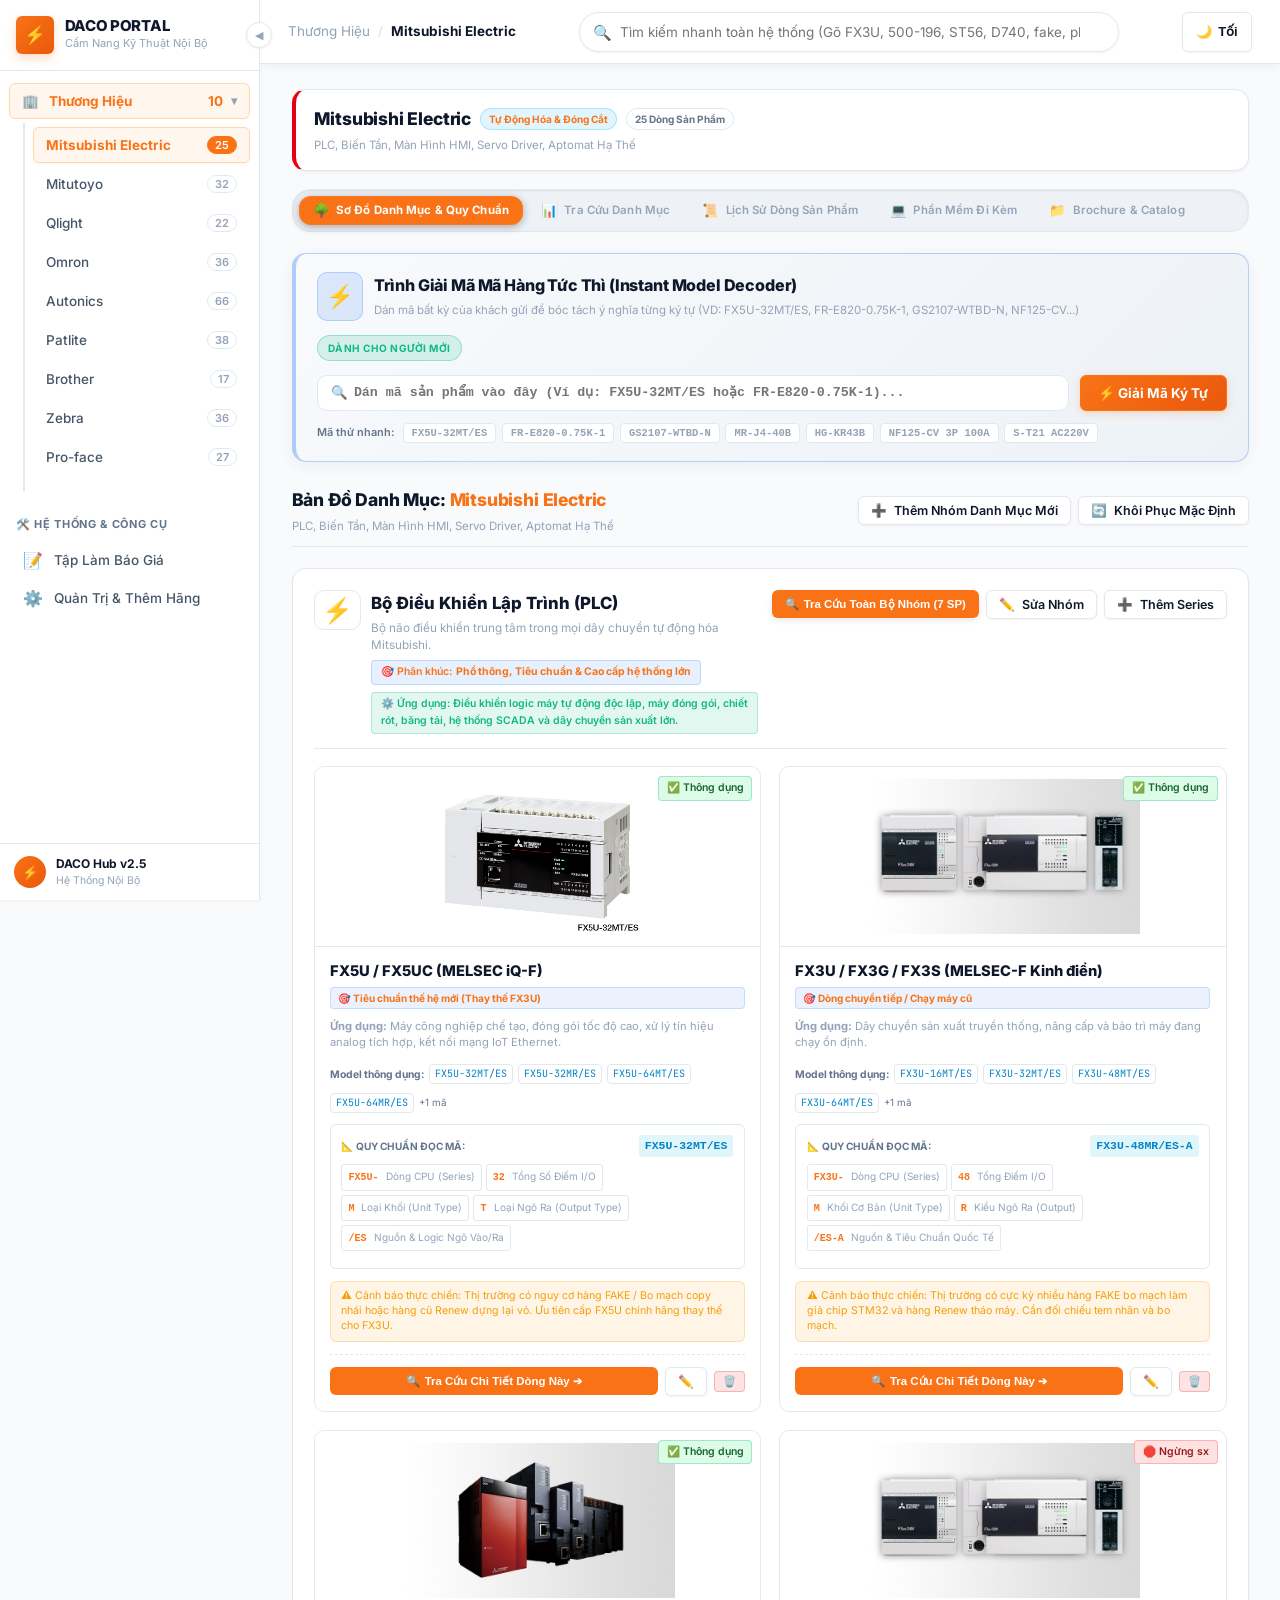
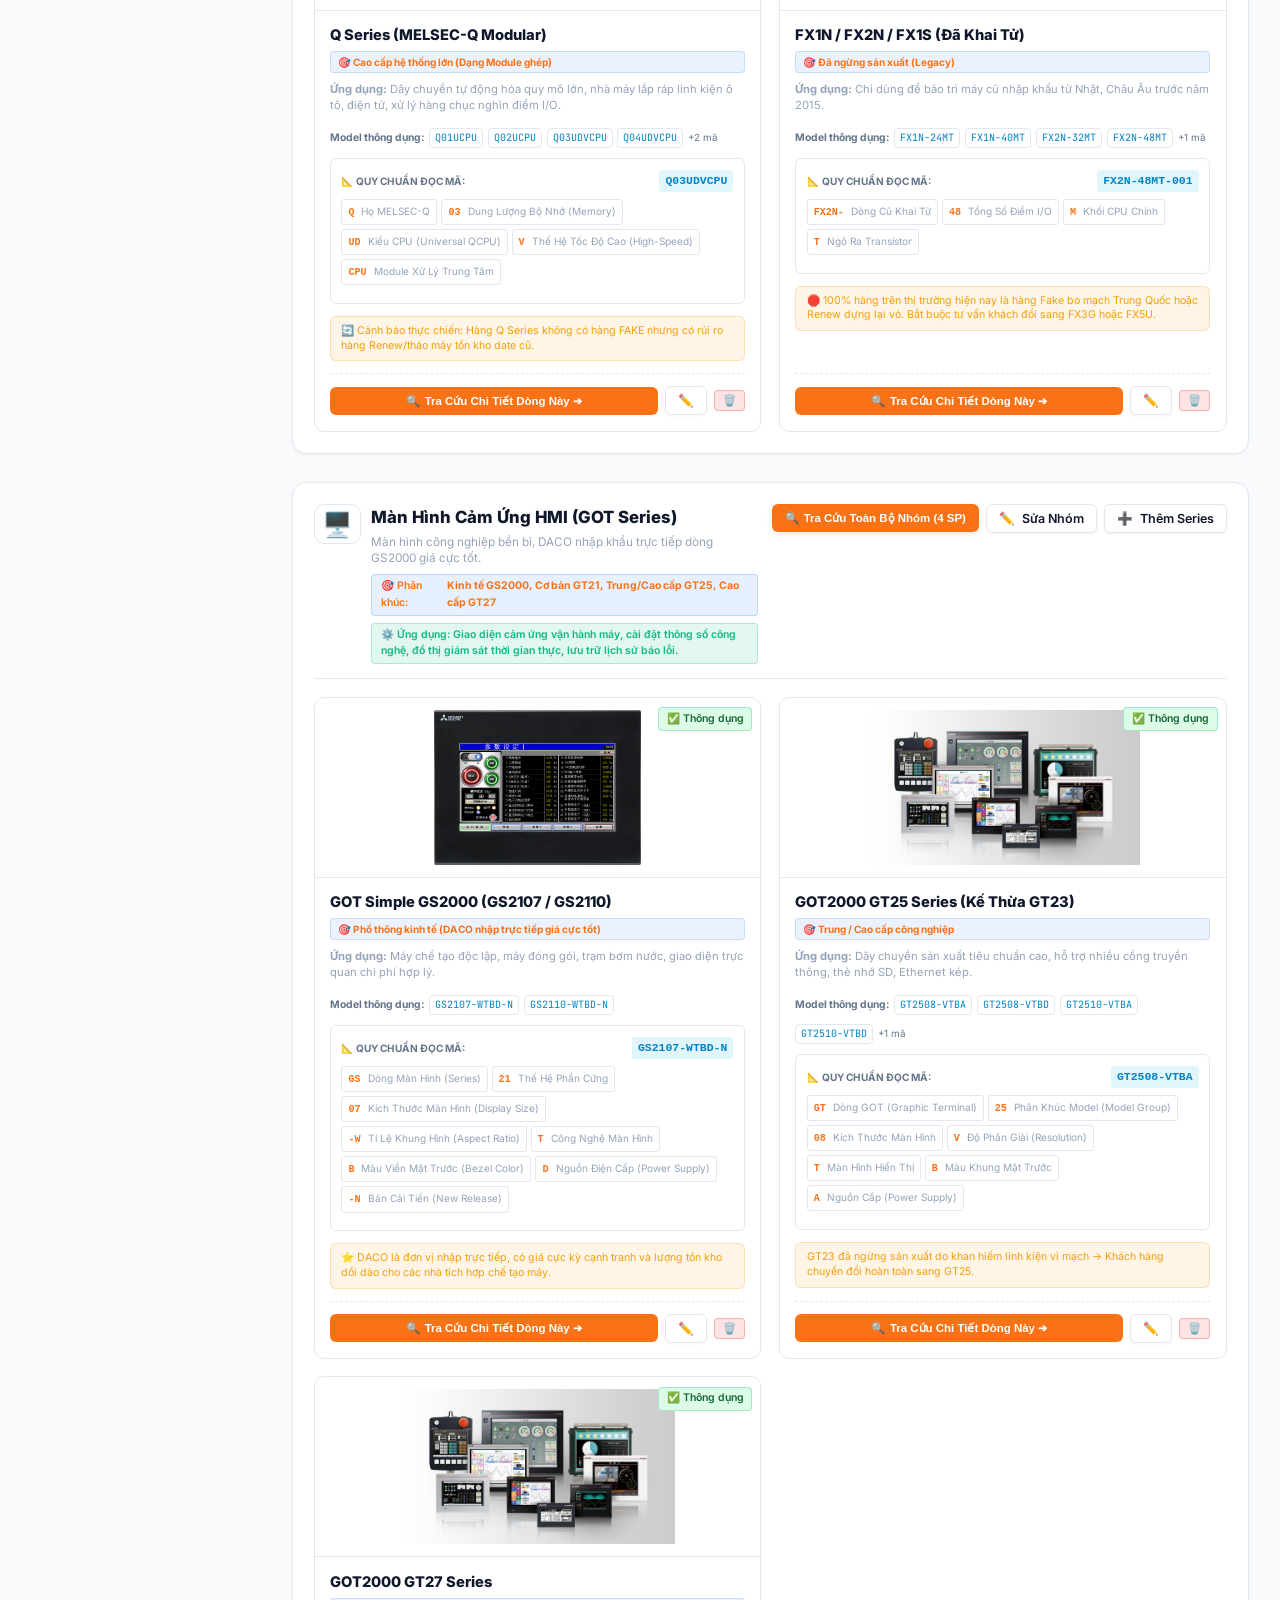
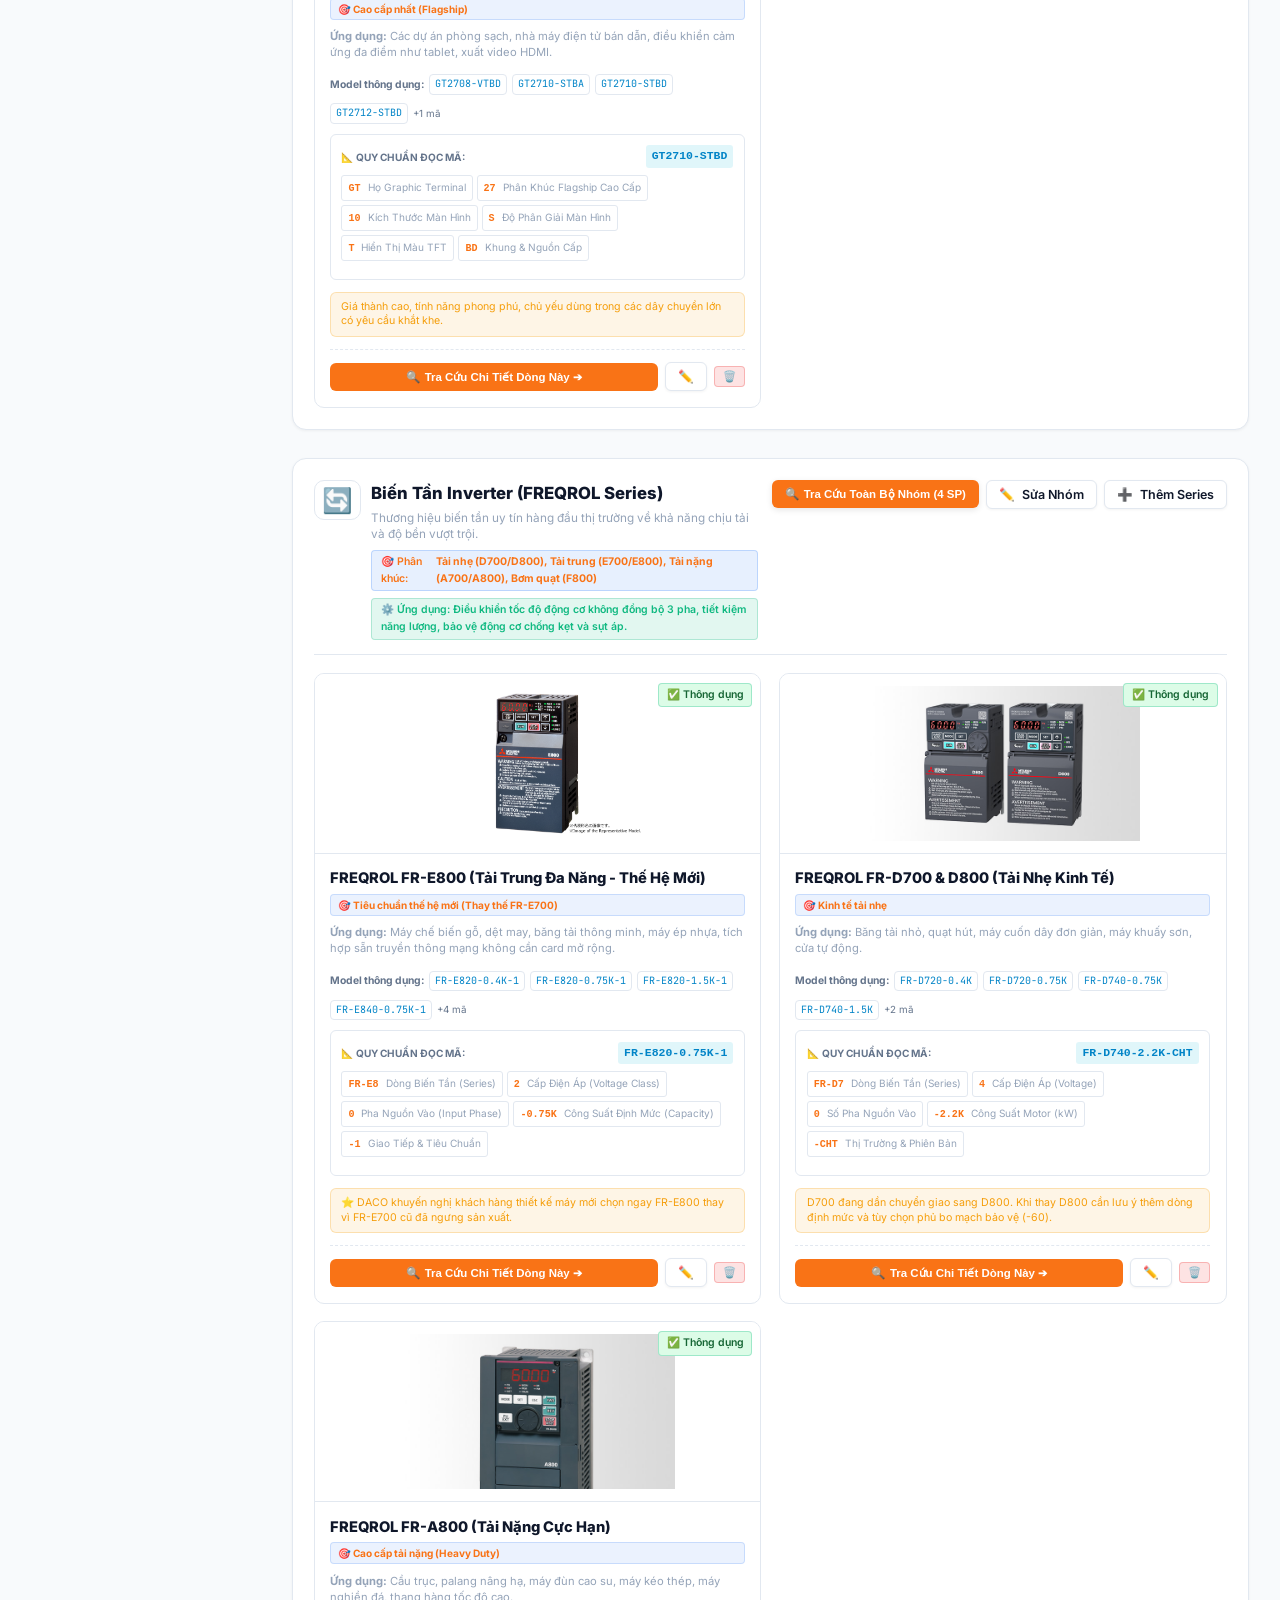
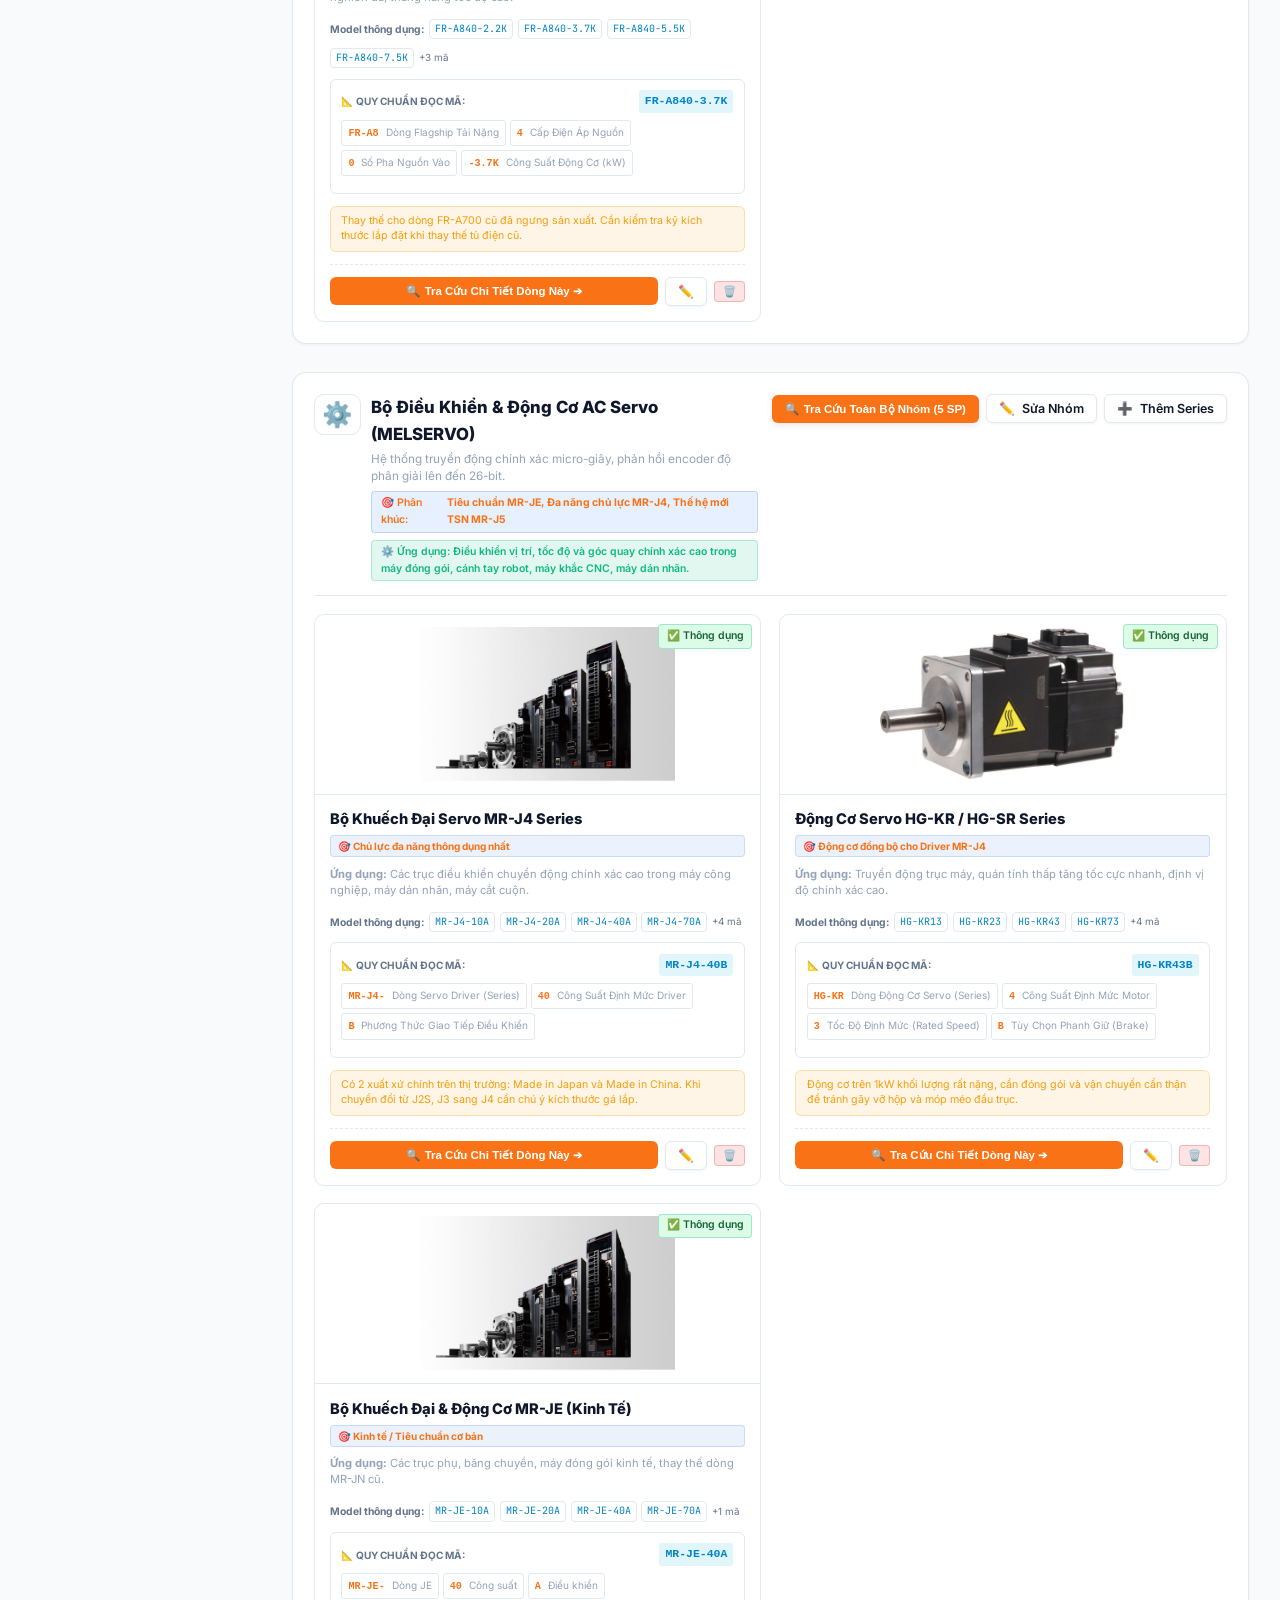
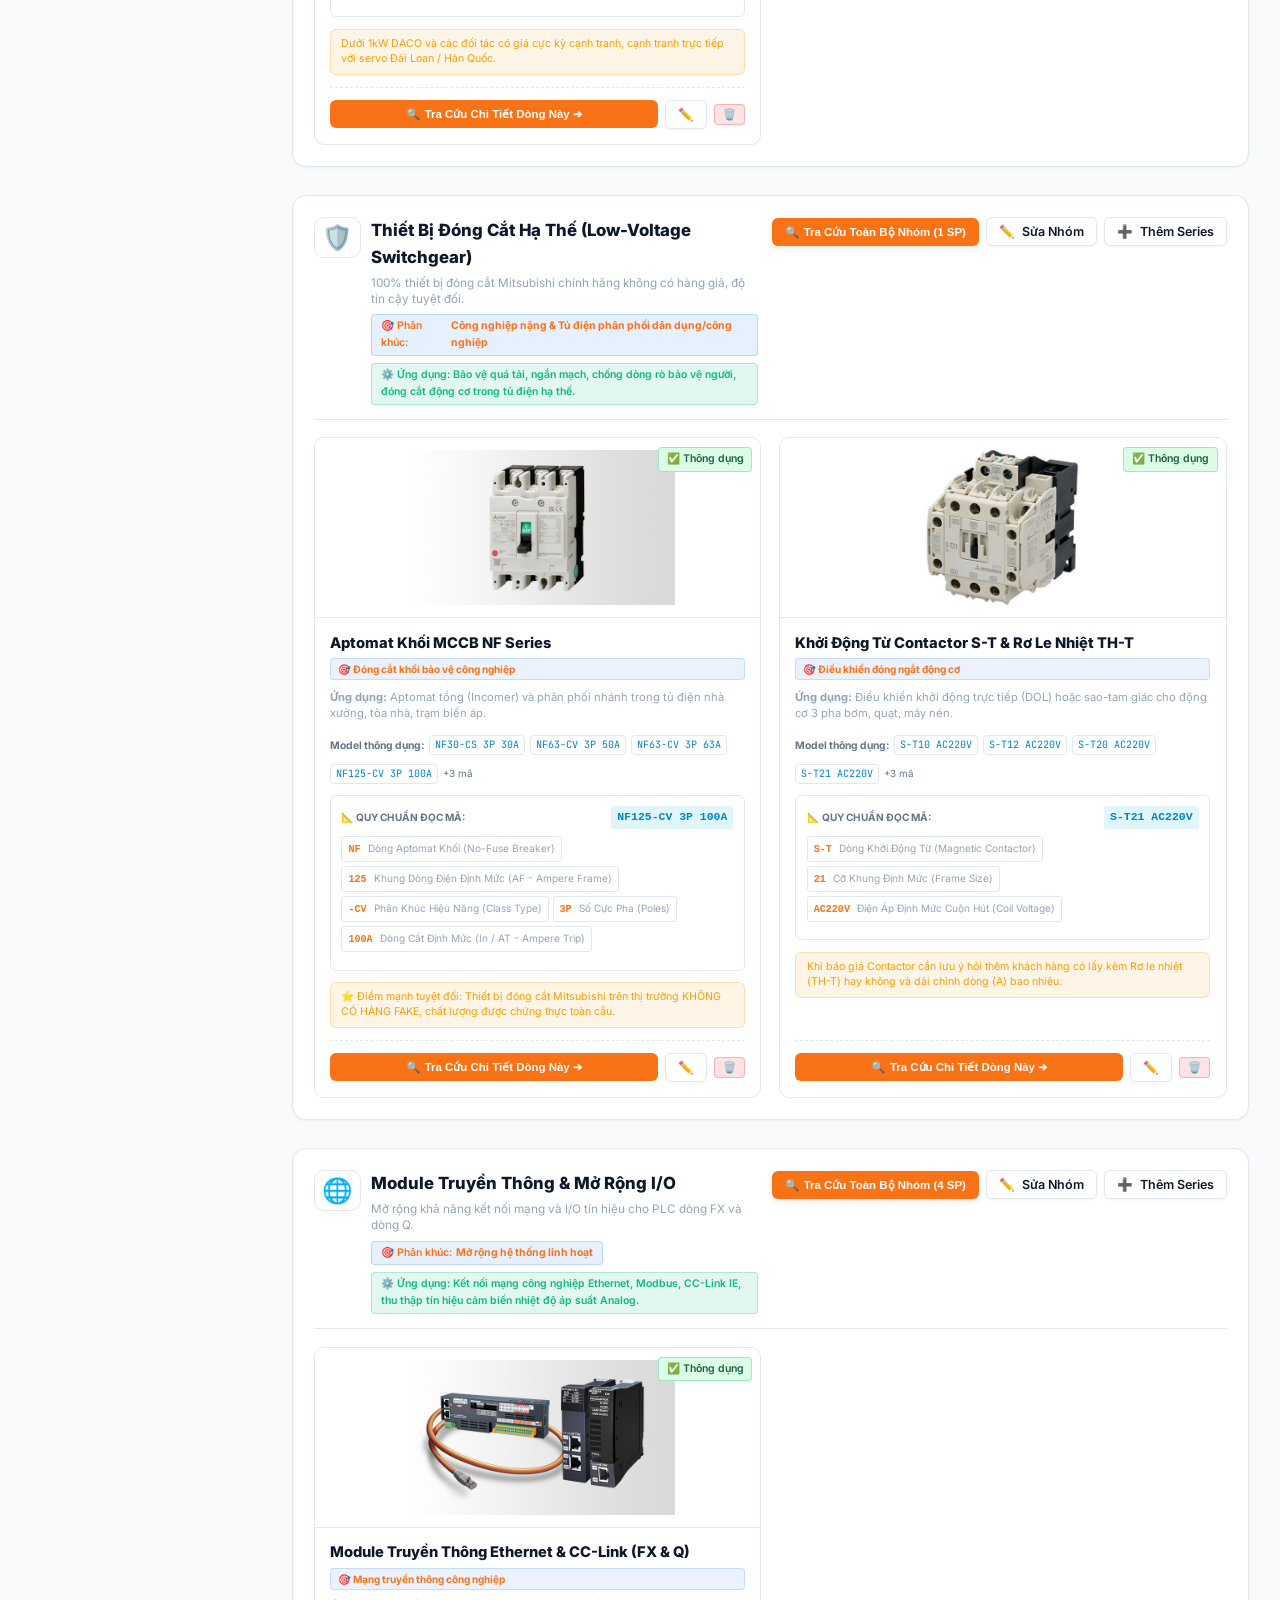
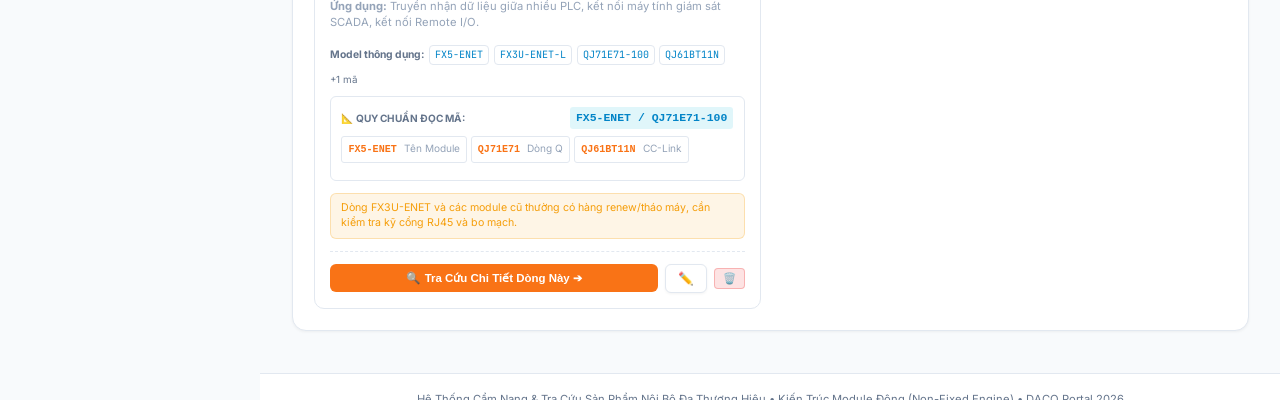
==== DACO_PORTAL_STANDALONE.html @ 9a7bb79b "feat: DACO Technical Portal - Mitsubishi, Qlight, Brother, Pro-face with product thumbnails and deco" ====
<!DOCTYPE html>
<html lang="vi">
<head>
  <meta charset="UTF-8">
  <meta name="viewport" content="width=device-width, initial-scale=1.0">
  <title>DACO PORTAL - Cổng Tra Cứu Kỹ Thuật & Cẩm Nang Sản Phẩm Nội Bộ</title>
  <link rel="preconnect" href="https://fonts.googleapis.com">
  <link rel="preconnect" href="https://fonts.gstatic.com" crossorigin>
  <link href="https://fonts.googleapis.com/css2?family=Inter:wght@300;400;500;600;700;800&family=JetBrains+Mono:wght@400;500;600;700&display=swap" rel="stylesheet">
  <style>
:root {
  --bg-primary: #0a0e17;
  --bg-secondary: #111827;
  --bg-card: #162032;
  --bg-card-hover: #1c2942;
  --border-color: #24344d;
  --border-light: #324766;
  --border-hover: #3d5578;
  --border-focus: rgba(249, 115, 22, 0.45);
  
  --text-main: #f1f5f9;
  --text-primary: #f1f5f9;
  --text-secondary: #cbd5e1;
  --text-muted: #94a3b8;
  --text-dim: #64748b;
  --text-accent: #f97316;
  
  --accent: #f97316;
  --accent-hover: #ea580c;
  --gradient-primary: linear-gradient(135deg, #f97316, #ea580c);
  --gradient-accent: linear-gradient(135deg, #fb923c, #f97316);
  --gradient-success: linear-gradient(135deg, #10b981, #059669);
  --gradient-danger: linear-gradient(135deg, #ef4444, #dc2626);
  --gradient-warning: linear-gradient(135deg, #f59e0b, #d97706);
  --gradient-info: linear-gradient(135deg, #0ea5e9, #0284c7);
  
  --brand-mitsubishi: #e60012;
  --brand-mitutoyo: #f97316;
  --brand-qlight: #eab308;
  --brand-active: #f97316;
  
  --accent-blue: #38bdf8;
  --accent-cyan: #06b6d4;
  --accent-green: #10b981;
  --accent-amber: #f59e0b;
  --accent-purple: #a855f7;
  
  --status-discontinued: #ef4444;
  --status-discontinued-bg: rgba(239, 68, 68, 0.15);
  --status-active: #10b981;
  --status-active-bg: rgba(16, 185, 129, 0.15);
  --status-rare: #f59e0b;
  --status-rare-bg: rgba(245, 158, 11, 0.15);
  --status-new: #38bdf8;
  --status-new-bg: rgba(56, 189, 248, 0.15);
  
  --shadow-sm: 0 1px 3px rgba(0,0,0,0.3);
  --shadow-md: 0 4px 12px rgba(0,0,0,0.4);
  --shadow-lg: 0 10px 25px -5px rgba(0,0,0,0.5);
  --shadow-glow: 0 0 15px rgba(249, 115, 22, 0.2);
  
  --radius-sm: 6px;
  --radius-md: 10px;
  --radius-lg: 14px;
  --radius-xl: 18px;
  --transition: all 0.2s cubic-bezier(0.16, 1, 0.3, 1);
}

[data-theme="light"] {
  --bg-primary: #f8fafc;
  --bg-secondary: #ffffff;
  --bg-card: #ffffff;
  --bg-card-hover: #f1f5f9;
  --border-color: #e2e8f0;
  --border-light: #cbd5e1;
  --border-hover: #cbd5e1;
  --border-focus: rgba(249, 115, 22, 0.4);
  
  --text-main: #0f172a;
  --text-primary: #0f172a;
  --text-secondary: #475569;
  --text-muted: #94a3b8;
  --text-dim: #64748b;
  --text-accent: #f97316;
  
  --accent-cyan: #0284c7;
  --accent-blue: #f97316;
  --brand-active: #f97316;
  
  --status-discontinued: #991b1b;
  --status-discontinued-bg: #fee2e2;
  --status-active: #166534;
  --status-active-bg: #dcfce7;
  --status-rare: #92400e;
  --status-rare-bg: #fef3c7;
  --status-new: #9a3412;
  --status-new-bg: #ffedd5;
  
  --shadow-sm: 0 1px 3px rgba(0,0,0,0.05);
  --shadow-md: 0 4px 6px -1px rgba(0,0,0,0.05), 0 2px 4px -1px rgba(0,0,0,0.03);
  --shadow-lg: 0 10px 15px -3px rgba(0,0,0,0.05), 0 4px 6px -2px rgba(0,0,0,0.025);
  --shadow-glow: 0 0 15px rgba(249, 115, 22, 0.15);
}

* {
  box-sizing: border-box;
  margin: 0;
  padding: 0;
}

html {
  font-size: 14px;
}

body {
  font-family: 'Inter', -apple-system, BlinkMacSystemFont, 'Segoe UI', Roboto, sans-serif;
  font-size: 14px;
  background-color: var(--bg-primary);
  color: var(--text-main);
  line-height: 1.6;
  -webkit-font-smoothing: antialiased;
  min-height: 100vh;
}

:root {
  --sidebar-width: 260px;
  --sidebar-collapsed-width: 74px;
}

/* App Layout */
.app-layout {
  display: flex;
  min-height: 100vh;
  background-color: var(--bg-primary);
}

/* Sidebar Navigation */
.sidebar {
  position: fixed;
  left: 0;
  top: 0;
  bottom: 0;
  width: var(--sidebar-width);
  background: var(--bg-card);
  border-right: 1px solid var(--border-color);
  display: flex;
  flex-direction: column;
  z-index: 120;
  box-shadow: var(--shadow-sm);
  transition: width 0.22s cubic-bezier(0.4, 0, 0.2, 1);
}

.sidebar-toggle {
  position: absolute;
  right: -13px;
  top: 22px;
  width: 26px;
  height: 26px;
  border-radius: 50%;
  background: var(--bg-card);
  border: 1px solid var(--border-color);
  color: var(--text-muted);
  display: flex;
  align-items: center;
  justify-content: center;
  cursor: pointer;
  z-index: 10;
  box-shadow: var(--shadow-sm);
  transition: var(--transition);
  font-size: 11px;
}
.sidebar-toggle:hover {
  background: var(--accent);
  color: #fff;
  border-color: var(--accent);
}

.sidebar-logo {
  padding: 1.15rem 1.15rem;
  border-bottom: 1px solid var(--border-color);
  display: flex;
  align-items: center;
  gap: 0.75rem;
  min-height: 70px;
}
.sidebar-logo-icon {
  width: 38px;
  height: 38px;
  background: var(--gradient-primary);
  border-radius: var(--radius-sm);
  display: flex;
  align-items: center;
  justify-content: center;
  color: #fff;
  font-size: 1.25rem;
  font-weight: 800;
  box-shadow: 0 4px 10px rgba(249, 115, 22, 0.25);
  flex-shrink: 0;
}
.sidebar-logo-text h1 {
  font-size: 15px;
  font-weight: 800;
  color: var(--text-primary);
  letter-spacing: -0.02em;
  line-height: 1.2;
}
.sidebar-logo-text span {
  font-size: 11px;
  color: var(--text-muted);
  display: block;
}

.sidebar-nav {
  flex: 1;
  padding: 0.85rem 0.65rem;
  overflow-y: auto;
  display: flex;
  flex-direction: column;
  gap: 4px;
}

.sidebar-section-title {
  font-size: 11px;
  font-weight: 700;
  color: var(--text-dim);
  text-transform: uppercase;
  letter-spacing: 0.06em;
  padding: 0.75rem 0.5rem 0.35rem 0.5rem;
  display: flex;
  align-items: center;
  justify-content: space-between;
}
.sidebar-section-title .badge-count {
  font-size: 10.5px;
  background: var(--bg-secondary);
  border: 1px solid var(--border-color);
  padding: 1px 7px;
  border-radius: 10px;
  color: var(--text-muted);
}

/* Sidebar Accordion for Brands */
.sidebar-accordion {
  display: flex;
  flex-direction: column;
}

.sidebar-accordion-btn {
  display: flex;
  align-items: center;
  justify-content: space-between;
  width: 100%;
  padding: 9px 12px;
  background: var(--bg-card);
  border: 1px solid var(--border-color);
  border-radius: var(--radius-sm);
  color: var(--text-primary);
  font-family: inherit;
  font-size: 13.5px;
  font-weight: 700;
  cursor: pointer;
  transition: var(--transition);
}
.sidebar-accordion-btn:hover {
  background: var(--bg-card-hover);
  border-color: var(--border-hover);
}
.sidebar-accordion-btn.active {
  background: #fff7ed;
  color: var(--accent);
  border-color: #fed7aa;
}
[data-theme="dark"] .sidebar-accordion-btn.active {
  background: rgba(249, 115, 22, 0.16);
  color: #fb923c;
  border-color: rgba(249, 115, 22, 0.35);
}

.accordion-title-left {
  display: flex;
  align-items: center;
  gap: 10px;
}
.accordion-title-right {
  display: flex;
  align-items: center;
  gap: 8px;
}
.accordion-chevron {
  font-size: 12px;
  color: var(--text-muted);
  transition: transform 0.25s ease;
  line-height: 1;
}
.sidebar-accordion.collapsed .accordion-chevron {
  transform: rotate(-90deg);
}

.sidebar-accordion-content {
  overflow: hidden;
  transition: max-height 0.25s cubic-bezier(0.4, 0, 0.2, 1), opacity 0.2s ease;
  max-height: 480px;
  opacity: 1;
  padding: 4px 0 4px 8px;
  border-left: 2px solid var(--border-color);
  margin-left: 14px;
  margin-top: 4px;
}
.sidebar-accordion.collapsed .sidebar-accordion-content {
  max-height: 0;
  opacity: 0;
  padding: 0;
  border-left-color: transparent;
  margin-top: 0;
}

.sidebar-brand-list {
  display: flex;
  flex-direction: column;
  gap: 3px;
  max-height: 360px;
  overflow-y: auto;
}

.sidebar-nav-item {
  display: flex;
  align-items: center;
  gap: 10px;
  padding: 8px 12px;
  border-radius: var(--radius-sm);
  color: var(--text-secondary);
  text-decoration: none;
  font-size: 13.5px;
  font-weight: 500;
  transition: all 0.15s ease;
  cursor: pointer;
  border: 1px solid transparent;
  background: transparent;
  width: 100%;
  text-align: left;
  font-family: inherit;
}
.sidebar-nav-item:hover {
  background: var(--bg-card-hover);
  color: var(--text-primary);
  border-color: var(--border-color);
}
.sidebar-nav-item.active {
  background: #fff7ed;
  color: var(--accent);
  border-color: #fed7aa;
  font-weight: 700;
  box-shadow: var(--shadow-sm);
}
[data-theme="dark"] .sidebar-nav-item.active {
  background: rgba(249, 115, 22, 0.16);
  color: #fb923c;
  border-color: rgba(249, 115, 22, 0.3);
}

.sidebar-nav-item .nav-icon {
  font-size: 16px;
  width: 22px;
  text-align: center;
  flex-shrink: 0;
  line-height: 1;
}
.sidebar-nav-item .nav-label {
  flex: 1;
  white-space: nowrap;
  overflow: hidden;
  text-overflow: ellipsis;
}
.sidebar-nav-item .nav-badge {
  font-size: 11px;
  font-weight: 600;
  padding: 1px 7px;
  border-radius: 12px;
  background: var(--bg-secondary);
  color: var(--text-muted);
  border: 1px solid var(--border-color);
}
.sidebar-nav-item.active .nav-badge {
  background: var(--accent);
  color: #fff;
  border-color: var(--accent);
}

.sidebar-user {
  padding: 10px 14px;
  border-top: 1px solid var(--border-color);
  display: flex;
  align-items: center;
  gap: 10px;
  background: var(--bg-card);
}
.sidebar-user-avatar {
  width: 32px;
  height: 32px;
  border-radius: 50%;
  background: var(--gradient-primary);
  display: flex;
  align-items: center;
  justify-content: center;
  font-size: 13px;
  font-weight: 700;
  color: #fff;
  flex-shrink: 0;
}
.sidebar-user-info { flex: 1; min-width: 0; }
.sidebar-user-name {
  font-size: 12px;
  font-weight: 700;
  color: var(--text-primary);
  white-space: nowrap;
  overflow: hidden;
  text-overflow: ellipsis;
}
.sidebar-user-role {
  font-size: 10.5px;
  color: var(--text-muted);
}

/* Main Content Area */
.main-content {
  flex: 1;
  min-width: 0;
  margin-left: var(--sidebar-width);
  min-height: 100vh;
  display: flex;
  flex-direction: column;
  background: var(--bg-primary);
  transition: margin-left 0.22s cubic-bezier(0.4, 0, 0.2, 1);
  overflow-x: clip;
}

/* Top App Header inside Main Content — STICKY PINNED */
.top-header {
  position: sticky;
  top: 0;
  z-index: 100;
  background: rgba(255, 255, 255, 0.96);
  backdrop-filter: blur(16px);
  -webkit-backdrop-filter: blur(16px);
  border-bottom: 1px solid var(--border-color);
  padding: 0.75rem 2rem;
  display: flex;
  align-items: center;
  justify-content: space-between;
  gap: 1.5rem;
  min-height: 64px;
  box-shadow: 0 2px 10px rgba(0, 0, 0, 0.05);
}
[data-theme="dark"] .top-header {
  background: rgba(17, 24, 39, 0.95);
  box-shadow: 0 2px 12px rgba(0, 0, 0, 0.3);
}

.header-breadcrumb {
  font-size: 13.5px;
  color: var(--text-muted);
  display: flex;
  align-items: center;
  gap: 8px;
  white-space: nowrap;
  min-width: 220px;
}
.header-breadcrumb b {
  color: var(--text-primary);
  font-weight: 700;
}

/* Global Search Bar - Refined DACO style */
.global-search-wrapper {
  flex: 1;
  max-width: 540px;
  position: relative;
}
.search-input-box {
  position: relative;
  width: 100%;
  display: flex;
  align-items: center;
}
.search-icon {
  position: absolute;
  left: 14px;
  top: 50%;
  transform: translateY(-50%);
  color: var(--text-dim);
  font-size: 15px;
  pointer-events: none;
  line-height: 1;
}
.global-search-input {
  width: 100%;
  height: 40px;
  background: var(--bg-card);
  border: 1px solid var(--border-color);
  border-radius: 20px;
  padding: 0 38px 0 40px;
  color: var(--text-main);
  font-family: inherit;
  font-size: 13.5px;
  outline: none;
  box-shadow: var(--shadow-sm);
  transition: var(--transition);
}
.global-search-input:focus {
  border-color: var(--accent);
  box-shadow: 0 0 0 3px rgba(249, 115, 22, 0.18);
  background: #ffffff;
}
[data-theme="dark"] .global-search-input {
  background: var(--bg-secondary);
}
[data-theme="dark"] .global-search-input:focus {
  background: var(--bg-card);
}
.search-clear-btn {
  position: absolute;
  right: 12px;
  top: 50%;
  transform: translateY(-50%);
  background: transparent;
  border: none;
  color: var(--text-muted);
  cursor: pointer;
  font-size: 18px;
  line-height: 1;
  display: none;
}
.search-clear-btn:hover {
  color: var(--text-primary);
}
.search-dropdown {
  position: absolute;
  top: calc(100% + 8px);
  left: 0;
  right: 0;
  background: var(--bg-card);
  border: 1px solid var(--border-light);
  border-radius: var(--radius-md);
  box-shadow: var(--shadow-lg);
  max-height: 420px;
  overflow-y: auto;
  z-index: 150;
  display: none;
}
.search-result-item {
  padding: 0.75rem 1rem;
  border-bottom: 1px solid var(--border-color);
  cursor: pointer;
  display: flex;
  align-items: center;
  justify-content: space-between;
  gap: 1rem;
  transition: var(--transition);
}
.search-result-item:hover {
  background: var(--bg-card-hover);
}
.search-result-item:last-child {
  border-bottom: none;
}

/* Header Actions */
.header-actions {
  display: flex;
  align-items: center;
  gap: 0.75rem;
  flex-shrink: 0;
}
.theme-toggle {
  background: var(--bg-card);
  border: 1px solid var(--border-color);
  color: var(--text-main);
  padding: 0.5rem 0.95rem;
  border-radius: var(--radius-sm);
  cursor: pointer;
  font-size: 13px;
  font-weight: 600;
  display: flex;
  align-items: center;
  gap: 0.45rem;
  transition: var(--transition);
  height: 40px;
  box-shadow: var(--shadow-sm);
}
.theme-toggle:hover {
  border-color: var(--accent);
  background: var(--bg-card-hover);
  color: var(--accent);
}

/* Collapsed Sidebar Mode */
body.sidebar-collapsed .sidebar {
  width: var(--sidebar-collapsed-width);
}
body.sidebar-collapsed .main-content {
  margin-left: var(--sidebar-collapsed-width);
}
body.sidebar-collapsed .sidebar-logo-text,
body.sidebar-collapsed .nav-label,
body.sidebar-collapsed .nav-badge,
body.sidebar-collapsed .sidebar-section-title,
body.sidebar-collapsed .sidebar-user-info,
body.sidebar-collapsed .accordion-title-right,
body.sidebar-collapsed .sidebar-accordion-content {
  display: none !important;
}
body.sidebar-collapsed .sidebar-nav-item,
body.sidebar-collapsed .sidebar-accordion-btn {
  justify-content: center;
  padding: 9px;
}
body.sidebar-collapsed .sidebar-logo {
  justify-content: center;
  padding: 1.15rem 0.5rem;
}
body.sidebar-collapsed .sidebar-user {
  justify-content: center;
  padding: 10px 0.5rem;
}
body.sidebar-collapsed .sidebar-toggle {
  transform: rotate(180deg);
}

/* App Container - Breathable spacing, no more "sát rịt" */
.app-container {
  max-width: 1440px;
  margin: 0;
  padding: 1.75rem 2.25rem 3rem 2.25rem;
  width: 100%;
  transition: max-width 0.22s ease, padding 0.22s ease;
}

/* Khi thu gọn thanh menu bên trái: Phần còn lại tự động kéo dãn ra 100% full màn hình, không còn bị fix 1440px */
body.sidebar-collapsed .app-container {
  max-width: 100% !important;
  width: 100% !important;
  padding-left: 1.5rem !important;
  padding-right: 1.5rem !important;
}

/* Khi ở tab Tra Cứu Danh Mục (Catalog Table): Mở rộng 100% toàn màn hình để hiển thị bảng tối đa */
body.view-catalog-active .app-container,
body:has(#view-catalog:not(.hidden)) .app-container {
  max-width: 100% !important;
  width: 100% !important;
  padding-left: 1.5rem !important;
  padding-right: 1.5rem !important;
  padding-bottom: 0.5rem !important;
}



/* Active Brand Info Banner */
.active-brand-banner {
  background: var(--bg-card);
  border: 1px solid var(--border-color);
  border-left: 4px solid var(--brand-active);
  border-radius: var(--radius-lg);
  padding: 1.1rem 1.35rem;
  margin-bottom: 1.25rem;
  display: flex;
  align-items: center;
  gap: 1.15rem;
  box-shadow: var(--shadow-sm);
  transition: var(--transition);
}
.active-brand-icon {
  display: none !important;
}
.active-brand-info {
  flex: 1;
}
.active-brand-title-row {
  display: flex;
  align-items: center;
  gap: 0.65rem;
  flex-wrap: wrap;
  margin-bottom: 0.25rem;
}
.active-brand-title-row h2 {
  font-size: 1.25rem;
  font-weight: 800;
  color: var(--text-main);
  letter-spacing: -0.01em;
}
.active-brand-badge {
  font-size: 0.72rem;
  font-weight: 700;
  padding: 2px 8px;
  border-radius: 12px;
  background: rgba(56, 189, 248, 0.15);
  color: var(--accent-blue);
  border: 1px solid rgba(56, 189, 248, 0.3);
}
.active-brand-count {
  font-size: 0.72rem;
  font-weight: 700;
  padding: 2px 8px;
  border-radius: 12px;
  background: var(--bg-secondary);
  color: var(--text-dim);
  border: 1px solid var(--border-color);
}
.active-brand-info p {
  font-size: 0.82rem;
  color: var(--text-muted);
}

/* Sub Tab Bar — Premium Pill Design */
.sub-tab-bar {
  background: var(--bg-secondary);
  border: 1px solid var(--border-color);
  border-radius: var(--radius-xl);
  padding: 6px;
  margin-bottom: 1.5rem;
  display: flex;
  align-items: center;
  flex-wrap: wrap;
  gap: 4px;
  box-shadow: inset 0 1px 3px rgba(0,0,0,0.25);
}

[data-theme="light"] .sub-tab-bar {
  background: #eef2f7;
  box-shadow: inset 0 1px 3px rgba(0,0,0,0.08);
}

.sub-tab-btn {
  background: transparent;
  border: none;
  color: var(--text-muted);
  font-family: inherit;
  font-size: 0.82rem;
  font-weight: 600;
  padding: 0.55rem 1rem;
  border-radius: calc(var(--radius-xl) - 6px);
  cursor: pointer;
  display: flex;
  align-items: center;
  gap: 0.45rem;
  white-space: nowrap;
  position: relative;
  transition: var(--transition);
  letter-spacing: 0.01em;
}

.sub-tab-btn .tab-icon {
  font-size: 0.95rem;
  line-height: 1;
  flex-shrink: 0;
}

.sub-tab-btn:hover {
  background: var(--bg-card);
  color: var(--text-main);
  transform: none;
}

.sub-tab-btn.active {
  background: var(--brand-active);
  color: #fff;
  font-weight: 700;
  box-shadow: 0 2px 8px rgba(0,0,0,0.3), 0 0 0 1px rgba(255,255,255,0.05) inset;
}

.sub-tab-btn.active .tab-icon {
  filter: none;
}

/* Special color tabs keep their color when active */
.sub-tab-btn[data-view="quotation"].active {
  background: linear-gradient(135deg, #ec4899, #db2777);
  box-shadow: 0 2px 10px rgba(236, 72, 153, 0.4);
}
.sub-tab-btn[data-view="admin"].active {
  background: linear-gradient(135deg, #a855f7, #7c3aed);
  box-shadow: 0 2px 10px rgba(168, 85, 247, 0.4);
}

.sub-tab-btn[data-view="quotation"]:not(.active) {
  color: #ec4899;
}
.sub-tab-btn[data-view="admin"]:not(.active) {
  color: #a855f7;
}

/* History Lineage Timeline Cards */
.history-section {
  margin-bottom: 2rem;
}
.history-group {
  background: var(--bg-card);
  border: 1px solid var(--border-color);
  border-radius: var(--radius-lg);
  padding: 1.25rem 1.5rem;
  margin-bottom: 1.5rem;
  box-shadow: var(--shadow-sm);
}
.history-group-title {
  font-size: 1.1rem;
  font-weight: 800;
  margin-bottom: 1.25rem;
  display: flex;
  align-items: center;
  gap: 0.5rem;
  color: var(--text-main);
}
.timeline-track {
  display: grid;
  grid-template-columns: repeat(auto-fit, minmax(220px, 1fr));
  gap: 1rem;
  position: relative;
}
.timeline-node {
  background: var(--bg-secondary);
  border: 1px solid var(--border-color);
  border-radius: var(--radius-md);
  padding: 1rem;
  position: relative;
  transition: var(--transition);
}
.timeline-node:hover {
  border-color: var(--border-light);
  transform: translateY(-2px);
  box-shadow: var(--shadow-md);
}
.timeline-era {
  font-size: 0.72rem;
  font-weight: 700;
  color: var(--text-dim);
  text-transform: uppercase;
  margin-bottom: 0.25rem;
}
.timeline-name {
  font-size: 1rem;
  font-weight: 800;
  margin-bottom: 0.4rem;
}
.timeline-software {
  font-size: 0.78rem;
  color: var(--accent-cyan);
  font-family: 'JetBrains Mono', monospace;
  margin-bottom: 0.4rem;
}
.timeline-highlight {
  font-size: 0.82rem;
  color: var(--text-muted);
  line-height: 1.4;
}

/* Software Ecosystem Cards */
.software-grid {
  display: grid;
  grid-template-columns: repeat(auto-fill, minmax(320px, 1fr));
  gap: 1.25rem;
  margin-bottom: 2rem;
}
.software-card {
  background: var(--bg-card);
  border: 1px solid var(--border-color);
  border-radius: var(--radius-lg);
  padding: 1.25rem;
  box-shadow: var(--shadow-sm);
  display: flex;
  flex-direction: column;
  transition: var(--transition);
}
.software-card:hover {
  border-color: var(--accent-blue);
  transform: translateY(-2px);
  box-shadow: var(--shadow-md);
}
.software-header {
  display: flex;
  align-items: center;
  justify-content: space-between;
  margin-bottom: 0.5rem;
}
.software-name {
  font-size: 1.15rem;
  font-weight: 800;
  color: var(--accent-blue);
}
.software-ver {
  font-size: 0.72rem;
  font-weight: 600;
  padding: 2px 7px;
  border-radius: 4px;
  background: var(--bg-secondary);
  border: 1px solid var(--border-color);
  color: var(--text-dim);
}
.software-target {
  font-size: 0.85rem;
  font-weight: 700;
  margin-bottom: 0.5rem;
  color: var(--text-main);
}
.software-purpose {
  font-size: 0.85rem;
  color: var(--text-muted);
  margin-bottom: 0.75rem;
  line-height: 1.45;
}
.software-note {
  background: var(--bg-secondary);
  border-left: 3px solid var(--accent-green);
  padding: 0.5rem 0.75rem;
  border-radius: 0 var(--radius-sm) var(--radius-sm) 0;
  font-size: 0.8rem;
  margin-top: auto;
}

/* Bullet Points Product Presentation */
.bullet-list {
  list-style: none;
  padding: 0;
  margin: 0.5rem 0;
}
.bullet-list li {
  position: relative;
  padding-left: 1.25rem;
  margin-bottom: 0.4rem;
  font-size: 0.85rem;
  line-height: 1.45;
}
.bullet-list li::before {
  content: '•';
  position: absolute;
  left: 0.25rem;
  color: var(--accent-blue);
  font-weight: bold;
}
.bullet-list li strong {
  color: var(--text-main);
}

/* Brochure Buttons */
.brochure-link {
  display: inline-flex;
  align-items: center;
  justify-content: center;
  gap: 0.35rem;
  background: rgba(56, 189, 248, 0.12);
  border: 1px solid rgba(56, 189, 248, 0.3);
  color: var(--accent-blue);
  text-decoration: none;
  font-size: 0.78rem;
  font-weight: 700;
  padding: 0.4rem 0.75rem;
  border-radius: var(--radius-sm);
  transition: var(--transition);
  white-space: nowrap;
}
.brochure-link:hover {
  background: var(--accent-blue);
  color: #fff;
  transform: translateY(-1px);
}

/* ── Catalog Filter Bar ───────────────────────────────── */
.catalog-filter-bar {
  background: var(--bg-card);
  border: 1px solid var(--border-color);
  border-radius: var(--radius-md);
  padding: 0.85rem 1.15rem;
  margin-bottom: 1rem;
  display: flex;
  align-items: center;
  gap: 1rem;
  flex-wrap: wrap;
  box-shadow: var(--shadow-sm);
}

.filter-item {
  display: flex;
  flex-direction: column;
  gap: 0.25rem;
  min-width: 140px;
}

.filter-label {
  font-size: 0.72rem;
  font-weight: 700;
  text-transform: uppercase;
  letter-spacing: 0.04em;
  color: var(--text-dim);
}

.filter-select, .filter-input {
  background: var(--bg-secondary);
  border: 1px solid var(--border-color);
  color: var(--text-main);
  padding: 0.45rem 0.75rem;
  border-radius: var(--radius-sm);
  font-family: inherit;
  font-size: 0.84rem;
  font-weight: 600;
  outline: none;
  transition: var(--transition);
}

.filter-select:focus, .filter-input:focus {
  border-color: var(--accent-blue);
  box-shadow: 0 0 0 2px rgba(56, 189, 248, 0.15);
}

.filter-actions {
  display: flex;
  align-items: flex-end;
  gap: 0.75rem;
  margin-left: auto;
  align-self: flex-end;
}

.btn-filter-reset {
  background: var(--bg-secondary);
  border: 1px solid var(--border-color);
  color: var(--text-muted);
  font-family: inherit;
  font-size: 0.8rem;
  font-weight: 600;
  padding: 0.45rem 0.85rem;
  border-radius: var(--radius-sm);
  cursor: pointer;
  transition: var(--transition);
  display: flex;
  align-items: center;
  gap: 0.35rem;
}

.btn-filter-reset:hover {
  background: var(--bg-card-hover);
  color: var(--text-main);
  border-color: var(--border-light);
}

.filter-count-badge {
  background: rgba(59, 130, 246, 0.12);
  color: var(--accent-blue);
  border: 1px solid rgba(59, 130, 246, 0.25);
  padding: 0.35rem 0.75rem;
  border-radius: var(--radius-sm);
  font-size: 0.8rem;
  font-weight: 700;
  font-family: 'JetBrains Mono', monospace;
  white-space: nowrap;
}

/* Table View ── Chuẩn Google Sheets / Excel Full Viewport:
   - Một container duy nhất quản lý cả cuộn NGANG và cuộn DỌC trong khung nhìn cố định.
   - Luôn luôn thấy thanh cuộn dọc (bên phải) và thanh cuộn ngang (ở đáy khung nhìn) trong màn hình,
     không cần phải kéo chuột hết trang hay hết bảng mới thấy.
   - Header cố định (sticky top: 0) khi cuộn dọc và trượt đồng bộ khi cuộn ngang.
*/
.table-container {
  overflow: auto;
  width: 100%;
  max-width: 100%;
  min-width: 0;
  height: calc(100vh - 360px);
  max-height: calc(100vh - 360px);
  min-height: 380px;
  position: relative;
  background: var(--bg-card);
  border: 1px solid var(--border-color);
  border-radius: var(--radius-lg);
  box-shadow: var(--shadow-sm);
  margin-bottom: 0.5rem;
}

/* Scrollbar chuẩn Google Sheets: Rõ nét, thanh lịch, luôn hiển thị */
.table-container::-webkit-scrollbar {
  width: 13px;
  height: 13px;
}
.table-container::-webkit-scrollbar-track {
  background: #f1f3f4;
  border-radius: 4px;
}
.table-container::-webkit-scrollbar-thumb {
  background: #9aa0a6;
  border-radius: 6px;
  border: 2.5px solid #f1f3f4;
}
.table-container::-webkit-scrollbar-thumb:hover {
  background: #70757a;
}
.table-container::-webkit-scrollbar-corner {
  background: #e8eaed;
}

/* Dark mode scrollbars */
[data-theme="dark"] .table-container::-webkit-scrollbar,
body.dark .table-container::-webkit-scrollbar {
  background: #1e293b;
}
[data-theme="dark"] .table-container::-webkit-scrollbar-track,
body.dark .table-container::-webkit-scrollbar-track {
  background: #1e293b;
}
[data-theme="dark"] .table-container::-webkit-scrollbar-thumb,
body.dark .table-container::-webkit-scrollbar-thumb {
  background: #475569;
  border: 2.5px solid #1e293b;
}
[data-theme="dark"] .table-container::-webkit-scrollbar-thumb:hover,
body.dark .table-container::-webkit-scrollbar-thumb:hover {
  background: #64748b;
}
[data-theme="dark"] .table-container::-webkit-scrollbar-corner,
body.dark .table-container::-webkit-scrollbar-corner {
  background: #0f172a;
}

/* Khi ở tab Tra Cứu Danh Mục, ẩn footer và thu gọn khoảng đệm để toàn bộ bảng + 2 thanh cuộn lọt trọn trong màn hình */
body.view-catalog-active footer,
body:has(#view-catalog:not(.hidden)) footer {
  display: none;
}
body.view-catalog-active .app-container,
body:has(#view-catalog:not(.hidden)) .app-container {
  padding-bottom: 0.5rem;
}

table {
  table-layout: fixed;
  border-collapse: separate;
  border-spacing: 0;
  text-align: left;
  font-size: 0.88rem;
}
thead {
  position: sticky;
  top: 0;
  z-index: 20;
}
th {
  position: sticky;
  top: 0;
  z-index: 20;
  background: var(--bg-secondary);
  border-bottom: 2px solid var(--border-color);
  box-shadow: 0 2px 4px rgba(0, 0, 0, 0.08);
  padding: 0.85rem 1rem;
  font-size: 0.76rem;
  font-weight: 700;
  text-transform: uppercase;
  letter-spacing: 0.05em;
  color: var(--text-muted);
  white-space: nowrap;
}
tbody tr {
  transition: background-color 0.15s ease;
}
tbody tr:hover {
  background-color: var(--bg-card-hover);
}
td {
  padding: 0.85rem 1rem;
  vertical-align: top;
  border-bottom: 1px solid var(--border-color);
}


/* Badges & Tags */
.badge {
  display: inline-flex;
  align-items: center;
  gap: 0.25rem;
  padding: 0.2rem 0.55rem;
  border-radius: 4px;
  font-size: 0.75rem;
  font-weight: 600;
  white-space: nowrap;
}
.badge-red { background: var(--status-discontinued-bg); color: var(--status-discontinued); border: 1px solid rgba(239, 68, 68, 0.3); }
.badge-green { background: var(--status-active-bg); color: var(--status-active); border: 1px solid rgba(16, 185, 129, 0.3); }
.badge-amber { background: var(--status-rare-bg); color: var(--status-rare); border: 1px solid rgba(245, 158, 11, 0.3); }
.badge-blue { background: var(--status-new-bg); color: var(--status-new); border: 1px solid rgba(56, 189, 248, 0.3); }

.code-tag {
  font-family: 'JetBrains Mono', monospace;
  font-size: 0.78rem;
  background: var(--bg-secondary);
  border: 1px solid var(--border-color);
  padding: 0.12rem 0.38rem;
  border-radius: 4px;
  display: inline-block;
  margin: 2px 0;
  color: var(--accent-cyan);
  max-width: 170px;
  overflow: hidden;
  text-overflow: ellipsis;
  white-space: nowrap;
  vertical-align: middle;
}
.copy-btn {
  background: transparent;
  border: 1px solid var(--border-color);
  color: var(--text-dim);
  border-radius: 4px;
  padding: 2px 6px;
  font-size: 0.7rem;
  cursor: pointer;
  margin-left: 4px;
  transition: var(--transition);
}
.copy-btn:hover {
  background: var(--bg-card-hover);
  color: var(--text-main);
  border-color: var(--accent-blue);
}
.copy-btn.copied {
  background: var(--accent-green);
  color: #fff;
  border-color: var(--accent-green);
}

/* ── Supplier Tier & Partner Badges ───────────────────── */
.supplier-cell-wrap {
  display: flex;
  flex-direction: column;
  gap: 5px;
}
.supplier-tier-card {
  display: flex;
  flex-direction: column;
  background: var(--bg-secondary);
  border: 1px solid var(--border-color);
  border-radius: 6px;
  padding: 4px 8px;
  transition: var(--transition);
}
.supplier-tier-card:hover {
  border-color: var(--accent-blue);
  background: var(--bg-card-hover);
}
.supplier-tier-row {
  display: flex;
  align-items: baseline;
  gap: 6px;
  flex-wrap: wrap;
}
.tier-tag {
  display: inline-block;
  font-size: 0.68rem;
  font-weight: 800;
  text-transform: uppercase;
  letter-spacing: 0.04em;
  padding: 1px 6px;
  border-radius: 4px;
  white-space: nowrap;
  line-height: 1.3;
}
.tier-tag.tier-1 {
  background: rgba(249, 115, 22, 0.12);
  color: #ea580c;
  border: 1px solid rgba(249, 115, 22, 0.35);
}
.tier-tag.tier-2 {
  background: rgba(59, 130, 246, 0.1);
  color: #2563eb;
  border: 1px solid rgba(59, 130, 246, 0.3);
}
.tier-tag.tier-other {
  background: rgba(148, 163, 184, 0.12);
  color: var(--text-dim);
  border: 1px solid rgba(148, 163, 184, 0.25);
}
.tier-vendor-text {
  font-size: 0.78rem;
  color: var(--text-main);
  line-height: 1.4;
  font-weight: 600;
  word-break: break-word;
}
.supplier-partner-list {
  display: flex;
  flex-wrap: wrap;
  gap: 5px;
}
.supplier-partner-chip {
  display: inline-flex;
  align-items: center;
  gap: 5px;
  background: var(--bg-secondary);
  border: 1px solid var(--border-color);
  color: var(--text-main);
  padding: 3px 8px;
  border-radius: 5px;
  font-size: 0.76rem;
  font-weight: 600;
  line-height: 1.3;
  transition: var(--transition);
}
.supplier-partner-chip:hover {
  border-color: var(--accent-blue);
  background: var(--bg-card-hover);
}

/* ── Software Chip Badges ─────────────────────────────── */
.software-cell-wrap {
  display: flex;
  flex-direction: column;
  gap: 4px;
  align-items: flex-start;
}
.software-chip {
  display: inline-flex;
  align-items: center;
  gap: 5px;
  background: rgba(6, 182, 212, 0.08);
  border: 1px solid rgba(6, 182, 212, 0.25);
  color: var(--accent-cyan);
  padding: 2px 6px;
  border-radius: 4px;
  font-size: 0.76rem;
  font-family: 'JetBrains Mono', monospace;
  font-weight: 600;
  max-width: 140px;
  word-break: break-word;
  line-height: 1.3;
}

/* Detail Modal */
.modal-overlay {
  position: fixed;
  inset: 0;
  background: rgba(0, 0, 0, 0.78);
  backdrop-filter: blur(8px);
  z-index: 200;
  display: none;
  align-items: center;
  justify-content: center;
  padding: 1rem;
}
.modal-overlay.active { display: flex; }
.modal-card {
  background: var(--bg-card);
  border: 1px solid var(--border-light);
  border-radius: var(--radius-xl);
  max-width: 760px;
  width: 100%;
  max-height: 90vh;
  overflow-y: auto;
  padding: 1.75rem;
  box-shadow: var(--shadow-lg);
  position: relative;
}
.modal-close {
  position: absolute;
  top: 1.25rem;
  right: 1.25rem;
  background: var(--bg-secondary);
  border: 1px solid var(--border-color);
  width: 32px;
  height: 32px;
  border-radius: 50%;
  cursor: pointer;
  display: flex;
  align-items: center;
  justify-content: center;
  font-size: 1.1rem;
  color: var(--text-muted);
  transition: var(--transition);
}
.modal-close:hover {
  background: var(--brand-mitsubishi);
  color: #fff;
}

/* Toast */
.toast {
  position: fixed;
  bottom: 2rem;
  right: 2rem;
  background: var(--brand-active);
  color: #fff;
  padding: 0.75rem 1.25rem;
  border-radius: var(--radius-md);
  box-shadow: var(--shadow-lg);
  font-size: 0.88rem;
  font-weight: 600;
  z-index: 300;
  transform: translateY(100px);
  opacity: 0;
  transition: all 0.3s cubic-bezier(0.16, 1, 0.3, 1);
}
.toast.show {
  transform: translateY(0);
  opacity: 1;
}

/* Utilities */
.hidden { display: none !important; }
.text-center { text-align: center; }
.text-right { text-align: right; }

/* Quotation Simulator Styles */
.quotation-scenario-card {
  background: var(--bg-card);
  border: 1px solid var(--border-color);
  border-left: 4px solid #ec4899;
  border-radius: var(--radius-lg);
  padding: 1.25rem 1.5rem;
  margin-bottom: 1.5rem;
  box-shadow: var(--shadow-sm);
}

.quotation-meta-grid {
  display: grid;
  grid-template-columns: repeat(auto-fit, minmax(240px, 1fr));
  gap: 1rem;
  background: var(--bg-card);
  border: 1px solid var(--border-color);
  border-radius: var(--radius-lg);
  padding: 1.25rem;
  margin-bottom: 1.25rem;
}

.form-label {
  display: block;
  font-size: 0.76rem;
  font-weight: 700;
  color: var(--text-dim);
  text-transform: uppercase;
  letter-spacing: 0.04em;
  margin-bottom: 0.35rem;
}

.form-input {
  width: 100%;
  background: var(--bg-secondary);
  border: 1px solid var(--border-color);
  border-radius: var(--radius-sm);
  padding: 0.55rem 0.75rem;
  color: var(--text-main);
  font-family: inherit;
  font-size: 0.88rem;
  outline: none;
  transition: var(--transition);
}
.form-input:focus {
  border-color: var(--accent-blue);
  background: var(--bg-card);
}

.btn-primary, .btn-secondary, .btn-success, .btn-danger {
  font-family: inherit;
  font-size: 13.5px;
  font-weight: 600;
  border-radius: var(--radius-sm);
  padding: 9px 18px;
  cursor: pointer;
  display: inline-flex;
  align-items: center;
  justify-content: center;
  gap: 0.5rem;
  transition: var(--transition);
  text-decoration: none;
  border: 1px solid transparent;
}

.btn-primary {
  background: var(--gradient-primary);
  border-color: var(--accent);
  color: #ffffff;
  box-shadow: 0 2px 8px rgba(249, 115, 22, 0.25);
}
.btn-primary:hover {
  background: linear-gradient(135deg, #ea580c, #c2410c);
  border-color: #ea580c;
  transform: translateY(-1px);
  box-shadow: 0 4px 14px rgba(249, 115, 22, 0.35);
}

.btn-secondary {
  background: var(--bg-card);
  border: 1px solid var(--border-color);
  color: var(--text-primary);
  box-shadow: var(--shadow-sm);
}
.btn-secondary:hover {
  background: var(--bg-card-hover);
  border-color: var(--border-hover);
  color: var(--text-primary);
  transform: translateY(-1px);
}

.btn-success {
  background: var(--gradient-success);
  border-color: #10b981;
  color: #ffffff;
}

.btn-danger {
  background: var(--gradient-danger);
  border-color: #ef4444;
  color: #ffffff;
}

.btn-sm {
  padding: 6px 12px;
  font-size: 12.5px;
}

.eval-criterion-card {
  background: var(--bg-secondary);
  border: 1px solid var(--border-color);
  border-radius: var(--radius-md);
  padding: 0.85rem 1rem;
}

.eval-bar-bg {
  width: 100%;
  height: 6px;
  background: var(--border-color);
  border-radius: 3px;
  margin-top: 0.4rem;
  overflow: hidden;
}
.eval-bar-fill {
  height: 100%;
  background: var(--accent-green);
  border-radius: 3px;
  transition: width 0.8s ease;
}

.eval-feedback-box {
  background: var(--bg-secondary);
  border-radius: var(--radius-md);
  padding: 1.25rem;
  margin-bottom: 1rem;
}

/* Admin Grid */
.admin-grid {
  display: grid;
  grid-template-columns: 1.2fr 1fr;
  gap: 1.5rem;
  margin-bottom: 2rem;
}
@media (max-width: 992px) {
  .admin-grid {
    grid-template-columns: 1fr;
  }
}
.admin-card {
  background: var(--bg-card);
  border: 1px solid var(--border-color);
  border-radius: var(--radius-lg);
  padding: 1.5rem;
  box-shadow: var(--shadow-sm);
}

/* ── Admin Mode Toggle (Nhập Tay / Upload CSV) ─────────── */
.admin-mode-toggle {
  display: flex;
  gap: 4px;
  background: var(--bg-secondary);
  border: 1px solid var(--border-color);
  border-radius: var(--radius-xl);
  padding: 4px;
  margin-bottom: 1.25rem;
}
.admin-mode-btn {
  flex: 1;
  background: transparent;
  border: none;
  color: var(--text-muted);
  font-family: inherit;
  font-size: 0.84rem;
  font-weight: 600;
  padding: 0.5rem 0.75rem;
  border-radius: calc(var(--radius-xl) - 4px);
  cursor: pointer;
  transition: var(--transition);
  display: flex;
  align-items: center;
  justify-content: center;
  gap: 0.4rem;
}
.admin-mode-btn:hover {
  color: var(--text-main);
  background: var(--bg-card);
}
.admin-mode-btn.active {
  background: var(--accent-cyan);
  color: #fff;
  font-weight: 700;
  box-shadow: 0 2px 8px rgba(6, 182, 212, 0.35);
}

/* ── CSV Template Bar ─────────────────────────────────── */
.csv-template-bar {
  display: flex;
  align-items: center;
  justify-content: space-between;
  background: rgba(16, 185, 129, 0.07);
  border: 1px dashed rgba(16, 185, 129, 0.4);
  border-radius: var(--radius-md);
  padding: 0.6rem 0.85rem;
  margin-bottom: 0.85rem;
  font-size: 0.8rem;
  color: var(--text-muted);
  gap: 0.75rem;
  flex-wrap: wrap;
}
.btn-template {
  background: var(--accent-green);
  border: none;
  color: #fff;
  font-family: inherit;
  font-size: 0.78rem;
  font-weight: 700;
  padding: 0.35rem 0.85rem;
  border-radius: var(--radius-sm);
  cursor: pointer;
  white-space: nowrap;
  transition: var(--transition);
  flex-shrink: 0;
}
.btn-template:hover {
  filter: brightness(1.12);
}

/* ── CSV Drop Zone ───────────────────────────────────── */
.csv-drop-zone {
  border: 2px dashed var(--border-light);
  border-radius: var(--radius-lg);
  padding: 2rem 1rem;
  text-align: center;
  cursor: pointer;
  transition: var(--transition);
  background: var(--bg-secondary);
  position: relative;
  margin-bottom: 1rem;
}
.csv-drop-zone:hover,
.csv-drop-zone.drag-over {
  border-color: var(--accent-cyan);
  background: rgba(6, 182, 212, 0.06);
}
.csv-drop-zone.drag-over {
  box-shadow: 0 0 0 3px rgba(6, 182, 212, 0.2);
}
.csv-drop-icon {
  font-size: 2.2rem;
  margin-bottom: 0.5rem;
  line-height: 1;
}
.csv-drop-title {
  font-size: 0.95rem;
  font-weight: 700;
  color: var(--text-main);
  margin-bottom: 0.25rem;
}
.csv-drop-sub {
  font-size: 0.78rem;
  color: var(--text-dim);
}

/* ── CSV Preview Area ────────────────────────────────── */
.csv-preview-header {
  display: flex;
  align-items: center;
  justify-content: space-between;
  margin-bottom: 0.6rem;
  font-size: 0.85rem;
  font-weight: 700;
  color: var(--accent-green);
}
.csv-preview-table-wrap {
  overflow-x: auto;
  border: 1px solid var(--border-color);
  border-radius: var(--radius-md);
  max-height: 260px;
  overflow-y: auto;
}
.csv-preview-table {
  width: 100%;
  border-collapse: collapse;
  font-size: 0.78rem;
}
.csv-preview-table th {
  background: var(--bg-secondary);
  padding: 0.4rem 0.65rem;
  font-size: 0.68rem;
  font-weight: 700;
  text-transform: uppercase;
  letter-spacing: 0.04em;
  color: var(--text-dim);
  white-space: nowrap;
  border-bottom: 2px solid var(--border-color);
}
.csv-preview-table td {
  padding: 0.35rem 0.65rem;
  border-bottom: 1px solid var(--border-color);
  color: var(--text-muted);
  white-space: nowrap;
  max-width: 180px;
  overflow: hidden;
  text-overflow: ellipsis;
}
.csv-preview-table tbody tr:hover td {
  background: var(--bg-card-hover);
  color: var(--text-main);
}

/* ── Admin Main 2 Tabs (Sản Phẩm vs Tài Liệu & Phần Mềm) ── */
.admin-main-tabs {
  display: flex;
  gap: 0.75rem;
  margin-bottom: 1.5rem;
  border-bottom: 2px solid var(--border-color);
  padding-bottom: 0.75rem;
}
.admin-main-tab {
  background: var(--bg-card);
  border: 1px solid var(--border-color);
  color: var(--text-muted);
  font-family: inherit;
  font-size: 0.95rem;
  font-weight: 700;
  padding: 0.65rem 1.4rem;
  border-radius: var(--radius-md);
  cursor: pointer;
  transition: var(--transition);
  display: flex;
  align-items: center;
  gap: 0.5rem;
}
.admin-main-tab:hover {
  color: var(--text-main);
  border-color: var(--accent-blue);
  background: var(--bg-secondary);
}
.admin-main-tab.active {
  background: var(--accent-blue);
  color: #ffffff;
  border-color: var(--accent-blue);
  box-shadow: 0 4px 14px rgba(59, 130, 246, 0.35);
}

/* Admin Item Row & Action Buttons */
.admin-item-row {
  display: flex;
  align-items: center;
  justify-content: space-between;
  padding: 0.65rem 0.85rem;
  background: var(--bg-secondary);
  border: 1px solid var(--border-color);
  border-radius: var(--radius-sm);
  margin-bottom: 0.5rem;
  font-size: 0.85rem;
}
.admin-item-row:hover {
  border-color: var(--border-focus);
}
.btn-del-mini {
  background: rgba(239, 68, 68, 0.15);
  color: #ef4444;
  border: 1px solid rgba(239, 68, 68, 0.3);
  padding: 3px 8px;
  border-radius: 4px;
  font-size: 0.75rem;
  cursor: pointer;
  transition: var(--transition);
}
.btn-del-mini:hover {
  background: #ef4444;
  color: #fff;
}

/* =========================================================
   TREE HIERARCHY & INSTANT MODEL DECODER COMPONENT STYLES
   ========================================================= */

/* 1. Instant Model Decoder Banner */
.tree-decoder-card {
  background: linear-gradient(135deg, rgba(30, 41, 59, 0.7) 0%, rgba(15, 23, 42, 0.85) 100%);
  border: 1px solid rgba(59, 130, 246, 0.3);
  border-left: 4px solid var(--accent-blue);
  border-radius: var(--radius-lg);
  padding: 1.25rem 1.5rem;
  margin-bottom: 1.75rem;
  box-shadow: 0 8px 24px rgba(0, 0, 0, 0.12);
  backdrop-filter: blur(8px);
}
body[data-theme="light"] .tree-decoder-card {
  background: linear-gradient(135deg, #f8fafc 0%, #edf2f7 100%);
  border-color: rgba(59, 130, 246, 0.35);
  box-shadow: 0 4px 16px rgba(0, 0, 0, 0.05);
}

.tree-decoder-header {
  display: flex;
  align-items: center;
  justify-content: space-between;
  margin-bottom: 1rem;
  gap: 1rem;
  flex-wrap: wrap;
}
.tree-decoder-title {
  display: flex;
  align-items: center;
  gap: 0.75rem;
}
.tree-decoder-icon {
  font-size: 1.6rem;
  background: rgba(59, 130, 246, 0.15);
  padding: 0.4rem 0.6rem;
  border-radius: var(--radius-md);
  border: 1px solid rgba(59, 130, 246, 0.25);
}
.tree-decoder-title h3 {
  font-size: 1.15rem;
  font-weight: 800;
  margin: 0;
  color: var(--text-main);
  letter-spacing: -0.01em;
}
.tree-decoder-title p {
  font-size: 0.82rem;
  color: var(--text-muted);
  margin: 0.2rem 0 0 0;
}
.tree-decoder-badge {
  font-size: 0.72rem;
  font-weight: 700;
  text-transform: uppercase;
  letter-spacing: 0.05em;
  background: rgba(16, 185, 129, 0.15);
  color: var(--accent-green);
  border: 1px solid rgba(16, 185, 129, 0.3);
  padding: 4px 10px;
  border-radius: 999px;
}

.tree-decoder-input-row {
  display: flex;
  gap: 0.75rem;
  margin-bottom: 0.85rem;
}
.tree-decoder-input-wrap {
  position: relative;
  flex: 1;
}
.tree-decoder-input-icon {
  position: absolute;
  left: 14px;
  top: 50%;
  transform: translateY(-50%);
  font-size: 0.95rem;
  color: var(--text-dim);
}
.tree-decoder-input {
  width: 100%;
  padding: 0.7rem 2.5rem 0.7rem 2.6rem;
  font-size: 0.95rem;
  font-family: 'Fira Code', 'Courier New', monospace;
  font-weight: 700;
  border-radius: var(--radius-md);
  border: 1.5px solid var(--border-color);
  background: var(--bg-card);
  color: var(--text-main);
  outline: none;
  transition: var(--transition);
}
.tree-decoder-input:focus {
  border-color: var(--accent-blue);
  box-shadow: 0 0 0 3px rgba(59, 130, 246, 0.2);
}
.tree-decoder-clear-btn {
  position: absolute;
  right: 12px;
  top: 50%;
  transform: translateY(-50%);
  background: transparent;
  border: none;
  font-size: 1.25rem;
  color: var(--text-dim);
  cursor: pointer;
}
.tree-decoder-clear-btn:hover {
  color: var(--text-main);
}

.tree-decoder-samples {
  display: flex;
  align-items: center;
  gap: 0.4rem;
  flex-wrap: wrap;
  font-size: 0.78rem;
}
.sample-label {
  color: var(--text-dim);
  font-weight: 600;
  margin-right: 0.25rem;
}
.sample-chip {
  background: var(--bg-secondary);
  border: 1px solid var(--border-color);
  color: var(--text-muted);
  font-family: monospace;
  font-size: 0.75rem;
  font-weight: 600;
  padding: 3px 8px;
  border-radius: 4px;
  cursor: pointer;
  transition: var(--transition);
}
.sample-chip:hover {
  background: rgba(59, 130, 246, 0.15);
  border-color: var(--accent-blue);
  color: var(--accent-blue);
}

/* Decoder Result Box */
.tree-decoder-result {
  margin-top: 1.1rem;
  padding: 1.1rem;
  background: var(--bg-card);
  border: 1px solid var(--border-color);
  border-radius: var(--radius-md);
  animation: fadeIn 0.25s ease-out;
}
.decoder-res-header {
  display: flex;
  align-items: center;
  justify-content: space-between;
  margin-bottom: 0.85rem;
  border-bottom: 1px solid var(--border-color);
  padding-bottom: 0.65rem;
}
.decoder-res-model {
  font-size: 1.2rem;
  font-weight: 900;
  font-family: monospace;
  color: var(--brand-active, var(--accent-blue));
}
.decoder-chips-grid {
  display: flex;
  flex-wrap: wrap;
  gap: 0.5rem;
  margin-bottom: 1rem;
}
.decoder-chunk-card {
  flex: 1 1 calc(20% - 0.5rem);
  min-width: 130px;
  background: var(--bg-secondary);
  border: 1px solid var(--border-color);
  border-radius: var(--radius-sm);
  padding: 0.65rem 0.75rem;
  border-top: 3px solid var(--accent-blue);
}
.chunk-code {
  font-size: 1rem;
  font-weight: 800;
  font-family: monospace;
  color: var(--accent-cyan);
  margin-bottom: 0.2rem;
}
.chunk-title {
  font-size: 0.7rem;
  font-weight: 700;
  text-transform: uppercase;
  color: var(--text-dim);
  margin-bottom: 0.25rem;
}
.chunk-desc {
  font-size: 0.78rem;
  color: var(--text-main);
  line-height: 1.35;
}

/* 2. Tree Toolbar */
.tree-toolbar {
  display: flex;
  align-items: center;
  justify-content: space-between;
  margin-bottom: 1.5rem;
  gap: 1rem;
  flex-wrap: wrap;
  padding-bottom: 0.75rem;
  border-bottom: 1px solid var(--border-color);
}
.tree-toolbar-title {
  font-size: 1.25rem;
  font-weight: 800;
  color: var(--text-main);
  margin: 0;
  letter-spacing: -0.01em;
}
.tree-toolbar-sub {
  font-size: 0.82rem;
  color: var(--text-muted);
  display: block;
  margin-top: 0.2rem;
}
.tree-toolbar-actions {
  display: flex;
  gap: 0.5rem;
}

/* 3. Category & Series Tree Cards */
.tree-categories-wrapper {
  display: flex;
  flex-direction: column;
  gap: 2rem;
}

.tree-cat-card {
  background: var(--bg-card);
  border: 1px solid var(--border-color);
  border-radius: var(--radius-lg);
  padding: 1.5rem;
  box-shadow: var(--shadow-sm);
  transition: var(--transition);
  position: relative;
}
.tree-cat-card:hover {
  border-color: var(--border-focus);
  box-shadow: var(--shadow-md);
}

.tree-cat-header {
  display: flex;
  align-items: flex-start;
  justify-content: space-between;
  margin-bottom: 1.25rem;
  padding-bottom: 1rem;
  border-bottom: 1px solid var(--border-color);
  gap: 1rem;
  flex-wrap: wrap;
}
.tree-cat-title-wrap {
  display: flex;
  align-items: flex-start;
  gap: 0.75rem;
  flex: 1;
  min-width: 260px;
}
.tree-cat-icon {
  font-size: 1.75rem;
  line-height: 1;
  background: var(--bg-secondary);
  border: 1px solid var(--border-color);
  padding: 0.5rem;
  border-radius: var(--radius-md);
}
.tree-cat-name {
  font-size: 1.2rem;
  font-weight: 800;
  color: var(--text-main);
  margin: 0 0 0.25rem 0;
}
.tree-cat-desc {
  font-size: 0.84rem;
  color: var(--text-muted);
  margin: 0 0 0.5rem 0;
  line-height: 1.4;
}

.tree-cat-meta-row {
  display: flex;
  gap: 0.5rem;
  flex-wrap: wrap;
}
.cat-meta-pill {
  font-size: 0.75rem;
  padding: 3px 9px;
  border-radius: 4px;
  display: inline-flex;
  align-items: center;
  gap: 0.3rem;
  font-weight: 600;
}
.pill-tier {
  background: rgba(59, 130, 246, 0.12);
  color: var(--accent-blue);
  border: 1px solid rgba(59, 130, 246, 0.25);
}
.pill-app {
  background: rgba(16, 185, 129, 0.12);
  color: var(--accent-green);
  border: 1px solid rgba(16, 185, 129, 0.25);
}

.tree-cat-actions {
  display: flex;
  align-items: center;
  gap: 0.5rem;
  flex-wrap: wrap;
}

/* Deep-link lookup button for category */
.btn-cat-lookup {
  background: var(--brand-active, var(--accent-blue));
  color: #ffffff;
  border: none;
  font-size: 0.82rem;
  font-weight: 700;
  padding: 0.5rem 0.9rem;
  border-radius: var(--radius-sm);
  cursor: pointer;
  display: inline-flex;
  align-items: center;
  gap: 0.35rem;
  transition: var(--transition);
  box-shadow: 0 2px 6px rgba(0, 0, 0, 0.1);
}
.btn-cat-lookup:hover {
  transform: translateY(-1px);
  filter: brightness(1.1);
  box-shadow: 0 4px 12px rgba(0, 0, 0, 0.18);
}

/* Series Cards Grid */
.tree-series-grid {
  display: grid;
  grid-template-columns: repeat(auto-fill, minmax(360px, 1fr));
  gap: 1.25rem;
}
@media (max-width: 768px) {
  .tree-series-grid {
    grid-template-columns: 1fr;
  }
}

.tree-series-card {
  background: var(--bg-secondary);
  border: 1px solid var(--border-color);
  border-radius: var(--radius-md);
  display: flex;
  flex-direction: column;
  overflow: hidden;
  transition: var(--transition);
}
.tree-series-card:hover {
  border-color: var(--brand-active, var(--accent-blue));
  transform: translateY(-2px);
  box-shadow: 0 6px 18px rgba(0, 0, 0, 0.08);
}

/* Series Media Thumbnail */
.series-media-box {
  width: 100%;
  height: 180px;
  background: #ffffff;
  border-bottom: 1px solid var(--border-color);
  position: relative;
  display: flex;
  align-items: center;
  justify-content: center;
  overflow: hidden;
  padding: 12px;
}
.series-media-box img {
  max-width: 100%;
  max-height: 100%;
  object-fit: contain;
  transition: transform 0.3s ease;
}
.tree-series-card:hover .series-media-box img,
.tree-series-card:hover .series-media-box svg {
  transform: scale(1.04);
}
.series-status-overlay {
  position: absolute;
  top: 8px;
  right: 8px;
  z-index: 2;
}

/* Series Card Content */
.series-content-box {
  padding: 1.1rem;
  display: flex;
  flex-direction: column;
  flex: 1;
}

.series-title-row {
  display: flex;
  align-items: flex-start;
  justify-content: space-between;
  gap: 0.5rem;
  margin-bottom: 0.4rem;
}
.series-title {
  font-size: 1.05rem;
  font-weight: 800;
  color: var(--text-main);
  margin: 0;
  line-height: 1.3;
}
.series-tier-badge {
  font-size: 0.72rem;
  font-weight: 700;
  color: var(--accent-blue);
  background: rgba(59, 130, 246, 0.1);
  padding: 2px 7px;
  border-radius: 4px;
  border: 1px solid rgba(59, 130, 246, 0.2);
  display: inline-block;
  margin-bottom: 0.6rem;
}

.series-app-desc {
  font-size: 0.8rem;
  color: var(--text-muted);
  line-height: 1.45;
  margin-bottom: 0.85rem;
}

/* Visual Naming Rule Breakdown */
.series-naming-box {
  background: var(--bg-card);
  border: 1px solid var(--border-color);
  border-radius: var(--radius-sm);
  padding: 0.75rem;
  margin-bottom: 0.85rem;
}
.naming-box-title {
  font-size: 0.72rem;
  font-weight: 700;
  text-transform: uppercase;
  color: var(--text-dim);
  display: flex;
  align-items: center;
  justify-content: space-between;
  margin-bottom: 0.5rem;
}
.naming-example-tag {
  font-family: monospace;
  font-size: 0.82rem;
  font-weight: 800;
  color: var(--accent-cyan);
  background: rgba(6, 182, 212, 0.12);
  padding: 2px 6px;
  border-radius: 3px;
}
.naming-pills-flow {
  display: flex;
  flex-wrap: wrap;
  gap: 4px;
  margin-bottom: 0.5rem;
}
.naming-pill-item {
  background: var(--bg-secondary);
  border: 1px solid var(--border-color);
  border-radius: 3px;
  padding: 3px 6px;
  font-size: 0.72rem;
}
.pill-part {
  font-family: monospace;
  font-weight: 800;
  color: var(--accent-blue);
  margin-right: 4px;
}
.pill-label {
  color: var(--text-muted);
}

/* Warnings Box */
.series-warning-card {
  font-size: 0.76rem;
  line-height: 1.4;
  color: #f59e0b;
  background: rgba(245, 158, 11, 0.1);
  border: 1px solid rgba(245, 158, 11, 0.25);
  border-radius: var(--radius-sm);
  padding: 0.5rem 0.75rem;
  margin-bottom: 0.85rem;
}

/* Series Action Buttons */
.series-footer-actions {
  margin-top: auto;
  padding-top: 0.85rem;
  border-top: 1px dashed var(--border-color);
  display: flex;
  align-items: center;
  justify-content: space-between;
  gap: 0.5rem;
}

.btn-series-lookup {
  flex: 1;
  background: var(--brand-active, var(--accent-blue));
  color: #ffffff;
  border: none;
  font-size: 0.82rem;
  font-weight: 700;
  padding: 0.5rem 0.75rem;
  border-radius: var(--radius-sm);
  cursor: pointer;
  text-align: center;
  display: inline-flex;
  align-items: center;
  justify-content: center;
  gap: 0.35rem;
  transition: var(--transition);
}
.btn-series-lookup:hover {
  filter: brightness(1.15);
  transform: translateY(-1px);
}

/* ── Supplier Profile & Directory Modal Styles ───────────────────────── */
.btn-supplier-directory {
  display: inline-flex;
  align-items: center;
  gap: 0.4rem;
  background: rgba(16, 185, 129, 0.12);
  color: var(--accent-green, #10b981);
  border: 1px solid rgba(16, 185, 129, 0.35);
  padding: 0.45rem 0.85rem;
  border-radius: var(--radius-sm);
  font-size: 0.8rem;
  font-weight: 700;
  cursor: pointer;
  transition: var(--transition);
  white-space: nowrap;
}
.btn-supplier-directory:hover {
  background: var(--accent-green, #10b981);
  color: #ffffff;
  transform: translateY(-1px);
  box-shadow: 0 4px 12px rgba(16, 185, 129, 0.25);
}

/* Supplier Tier Card Clickable */
.supplier-cell-wrap {
  display: flex;
  flex-direction: column;
  gap: 0.3rem;
}
.supplier-tier-card {
  background: var(--bg-card);
  border: 1px solid var(--border-color);
  border-radius: var(--radius-sm);
  padding: 0.35rem 0.5rem;
  transition: var(--transition);
  cursor: pointer;
  display: block;
}
.supplier-tier-card:hover {
  border-color: var(--accent-blue);
  background: var(--bg-card-hover);
  transform: translateX(2px);
  box-shadow: 0 2px 8px rgba(0,0,0,0.06);
}
.supplier-tier-card:hover .tier-vendor-text {
  color: var(--accent-blue);
}
.supplier-tier-row {
  display: flex;
  align-items: flex-start;
  gap: 0.35rem;
}

.tier-tag {
  display: inline-block;
  font-size: 0.68rem;
  font-weight: 800;
  padding: 1px 5px;
  border-radius: 3px;
  text-transform: uppercase;
  letter-spacing: 0.03em;
  white-space: nowrap;
  flex-shrink: 0;
}
.tier-tag.tier-1 {
  background: rgba(245, 158, 11, 0.15);
  color: #f59e0b;
  border: 1px solid rgba(245, 158, 11, 0.3);
}
.tier-tag.tier-2 {
  background: rgba(59, 130, 246, 0.15);
  color: #3b82f6;
  border: 1px solid rgba(59, 130, 246, 0.3);
}
.tier-tag.tier-other {
  background: var(--bg-secondary);
  color: var(--text-dim);
  border: 1px solid var(--border-color);
}
.tier-vendor-text {
  font-size: 0.78rem;
  color: var(--text-main);
  line-height: 1.35;
  transition: color 0.15s ease;
}

/* Supplier Modal Styles */
.supplier-modal-header {
  border-bottom: 1px solid var(--border-color);
  padding-bottom: 1rem;
  margin-bottom: 1.25rem;
}
.supplier-modal-title {
  font-size: 1.25rem;
  font-weight: 800;
  color: var(--text-main);
  display: flex;
  align-items: center;
  gap: 0.6rem;
  margin-bottom: 0.35rem;
}
.supplier-modal-sub {
  font-size: 0.85rem;
  color: var(--text-muted);
}
.supplier-context-banner {
  background: rgba(59, 130, 246, 0.08);
  border: 1px solid rgba(59, 130, 246, 0.25);
  border-left: 4px solid var(--accent-blue);
  border-radius: var(--radius-sm);
  padding: 0.75rem 1rem;
  margin-bottom: 1.25rem;
}
.supplier-context-title {
  font-size: 0.9rem;
  font-weight: 700;
  color: var(--accent-blue);
  margin-bottom: 0.25rem;
}
.supplier-context-desc {
  font-size: 0.82rem;
  color: var(--text-muted);
  line-height: 1.4;
}

.supplier-search-bar {
  margin-bottom: 1.25rem;
  display: flex;
  gap: 0.75rem;
  align-items: center;
}

.supplier-cards-grid {
  display: flex;
  flex-direction: column;
  gap: 1.15rem;
  max-height: 60vh;
  overflow-y: auto;
  padding-right: 0.35rem;
}
.supplier-card-item {
  background: var(--bg-card);
  border: 1px solid var(--border-color);
  border-radius: var(--radius-md);
  padding: 1.15rem;
  box-shadow: var(--shadow-sm);
  transition: var(--transition);
}
.supplier-card-item:hover {
  border-color: rgba(59, 130, 246, 0.4);
  box-shadow: var(--shadow-md);
}
.supplier-card-header {
  display: flex;
  justify-content: space-between;
  align-items: flex-start;
  gap: 0.75rem;
  margin-bottom: 0.85rem;
  flex-wrap: wrap;
}
.supplier-company-name {
  font-size: 1.05rem;
  font-weight: 800;
  color: var(--text-main);
  margin-bottom: 0.25rem;
}
.supplier-contact-row {
  display: flex;
  align-items: center;
  gap: 0.85rem;
  flex-wrap: wrap;
  font-size: 0.8rem;
  color: var(--text-dim);
}
.supplier-contact-row a {
  color: var(--accent-blue);
  text-decoration: none;
  font-weight: 600;
}
.supplier-contact-row a:hover {
  text-decoration: underline;
}

.supplier-details-grid {
  display: grid;
  grid-template-columns: 1fr 1fr;
  gap: 0.75rem;
  margin-bottom: 0.85rem;
}
@media (max-width: 640px) {
  .supplier-details-grid {
    grid-template-columns: 1fr;
  }
}
.supplier-detail-box {
  background: var(--bg-secondary);
  border: 1px solid var(--border-color);
  border-radius: var(--radius-sm);
  padding: 0.65rem 0.85rem;
  font-size: 0.82rem;
  line-height: 1.45;
}
.supplier-detail-box.box-pros {
  border-left: 3px solid #10b981;
}
.supplier-detail-box.box-cons {
  border-left: 3px solid #ef4444;
}
.supplier-detail-box.box-strengths {
  grid-column: 1 / -1;
  border-left: 3px solid #3b82f6;
}
.supplier-detail-label {
  font-weight: 700;
  font-size: 0.75rem;
  text-transform: uppercase;
  letter-spacing: 0.03em;
  margin-bottom: 0.25rem;
}
.supplier-detail-box.box-pros .supplier-detail-label { color: #10b981; }
.supplier-detail-box.box-cons .supplier-detail-label { color: #ef4444; }
.supplier-detail-box.box-strengths .supplier-detail-label { color: #3b82f6; }

.supplier-guide-box {
  background: rgba(245, 158, 11, 0.08);
  border: 1px solid rgba(245, 158, 11, 0.25);
  border-radius: var(--radius-sm);
  padding: 0.75rem 0.95rem;
  font-size: 0.82rem;
  line-height: 1.45;
  color: var(--text-main);
}
.supplier-guide-title {
  font-weight: 800;
  color: #f59e0b;
  margin-bottom: 0.25rem;
  display: flex;
  align-items: center;
  gap: 0.35rem;
  font-size: 0.84rem;
}

/* Tier Switcher Tabs inside Modal */
.supplier-tier-tabs {
  display: flex;
  gap: 0.5rem;
  margin-top: 0.75rem;
  flex-wrap: wrap;
  align-items: center;
}
.supplier-tier-tab-btn {
  background: var(--bg-card);
  border: 1px solid var(--border-color);
  padding: 0.4rem 0.85rem;
  border-radius: var(--radius-sm);
  font-size: 0.8rem;
  font-weight: 700;
  cursor: pointer;
  transition: var(--transition);
  color: var(--text-muted);
}
.supplier-tier-tab-btn:hover {
  border-color: var(--accent-blue);
  color: var(--text-main);
  background: var(--bg-card-hover);
}
.supplier-tier-tab-btn.active {
  background: var(--accent-blue);
  color: #ffffff;
  border-color: var(--accent-blue);
  box-shadow: 0 2px 8px rgba(59, 130, 246, 0.3);
}

/* ==============================================================
   EXCEL-LIKE RESIZABLE TABLE COLUMNS
   ============================================================== */
table.resizable-table {
  table-layout: fixed !important;
  width: 100%;
  min-width: 100%;
}
table.resizable-table th {
  position: relative;
  user-select: none;
  -webkit-user-select: none;
  overflow: hidden;
  text-overflow: ellipsis;
  vertical-align: middle;
}
.col-resizer {
  position: absolute;
  top: 0;
  right: 0;
  width: 8px;
  height: 100%;
  cursor: col-resize;
  user-select: none;
  -webkit-user-select: none;
  z-index: 25;
  transition: background-color 0.15s ease;
}
.col-resizer::after {
  content: '';
  position: absolute;
  top: 25%;
  bottom: 25%;
  right: 3px;
  width: 2px;
  background-color: var(--border-color);
  opacity: 0.7;
}
.col-resizer:hover,
.col-resizer.is-resizing {
  background-color: var(--accent-blue) !important;
  box-shadow: 0 0 8px rgba(59, 130, 246, 0.7);
}
.col-resizer:hover::after,
.col-resizer.is-resizing::after {
  opacity: 0;
}
body.is-resizing-table-col {
  cursor: col-resize !important;
  user-select: none !important;
  -webkit-user-select: none !important;
}

/* Product Table Thumbnail in Column 2 */
.product-table-thumb-wrap {
  flex-shrink: 0;
  width: 54px;
  height: 54px;
  border-radius: 8px;
  border: 1px solid var(--border-color);
  background: #ffffff;
  display: flex;
  align-items: center;
  justify-content: center;
  overflow: hidden;
  padding: 3px;
  box-shadow: 0 1px 3px rgba(0, 0, 0, 0.08);
  transition: transform 0.2s cubic-bezier(0.16, 1, 0.3, 1), box-shadow 0.2s ease, border-color 0.2s ease;
  cursor: pointer;
}
.product-table-thumb-wrap:hover {
  transform: scale(1.12);
  box-shadow: 0 4px 12px rgba(0, 0, 0, 0.16);
  border-color: var(--accent-blue);
  z-index: 5;
}
.product-table-thumb {
  max-width: 100%;
  max-height: 100%;
  object-fit: contain;
  display: block;
}
[data-theme="dark"] .product-table-thumb-wrap {
  background: #ffffff;
  border-color: rgba(255, 255, 255, 0.12);
  box-shadow: 0 2px 8px rgba(0, 0, 0, 0.3);
}




</style>
</head>
<body data-theme="light">

  <div class="app-layout">
    <!-- LEFT SIDEBAR: DACO 3-TIER NAVIGATION -->
    <aside class="sidebar" id="appSidebar">
      <button class="sidebar-toggle" id="sidebarToggleBtn" title="Thu gọn / Mở rộng menu">◀</button>

      <div class="sidebar-logo">
        <div class="sidebar-logo-icon">⚡</div>
        <div class="sidebar-logo-text">
          <h1>DACO PORTAL</h1>
          <span>Cẩm Nang Kỹ Thuật Nội Bộ</span>
        </div>
      </div>

      <nav class="sidebar-nav">
        <!-- MỤC 1: CẨM NANG THƯƠNG HIỆU (ACCORDION MENU) -->
        <div class="sidebar-accordion" id="sidebarBrandAccordion">
          <button class="sidebar-accordion-btn active" id="brandAccordionToggle" onclick="toggleBrandAccordion()" title="Bấm để đóng/mở danh sách thương hiệu">
            <div class="accordion-title-left">
              <span class="nav-icon">🏢</span>
              <span class="nav-label">Thương Hiệu</span>
            </div>
            <div class="accordion-title-right">
              <span class="badge-count" id="sidebarBrandCount">3</span>
              <span class="accordion-chevron" id="brandAccordionChevron">▾</span>
            </div>
          </button>
          <div class="sidebar-accordion-content" id="sidebarBrandAccordionContent">
            <div class="sidebar-brand-list" id="sidebarBrandList">
              <!-- Render via JS: Mitsubishi, Mitutoyo, Qlight, Omron... -->
            </div>
          </div>
        </div>

        <!-- MỤC 2 & 3: CÔNG CỤ TOÀN HỆ THỐNG -->
        <div class="sidebar-section-title" style="margin-top: 0.75rem;">
          <span>🛠️ HỆ THỐNG & CÔNG CỤ</span>
        </div>
        <button class="sidebar-nav-item" id="sidebarNavQuotation" onclick="switchToGlobalView('quotation')">
          <span class="nav-icon">📝</span>
          <span class="nav-label">Tập Làm Báo Giá</span>
        </button>
        <button class="sidebar-nav-item" id="sidebarNavAdmin" onclick="switchToGlobalView('admin')">
          <span class="nav-icon">⚙️</span>
          <span class="nav-label">Quản Trị & Thêm Hãng</span>
        </button>
      </nav>

      <div class="sidebar-user">
        <div class="sidebar-user-avatar">⚡</div>
        <div class="sidebar-user-info">
          <div class="sidebar-user-name">DACO Hub v2.5</div>
          <div class="sidebar-user-role">Hệ Thống Nội Bộ</div>
        </div>
      </div>
    </aside>

    <!-- RIGHT MAIN CONTENT AREA -->
    <main class="main-content" id="mainContent">
      <!-- Top App Header inside Main Content -->
      <header class="top-header">
        <!-- Breadcrumb Navigation -->
        <div class="header-breadcrumb" id="headerBreadcrumb">
          <span id="bcCategory">Thương Hiệu</span>
          <span style="opacity: 0.35;">/</span>
          <b id="bcCurrent">Mitsubishi Electric</b>
        </div>

        <!-- Universal Global Search Across ALL Brands -->
        <div class="global-search-wrapper">
          <div class="search-input-box">
            <span class="search-icon">🔍</span>
            <input type="text" id="globalSearchInput" class="global-search-input" placeholder="Tìm kiếm nhanh toàn hệ thống (Gõ FX3U, 500-196, ST56, D740, fake, phần mềm...)" autocomplete="off">
            <button class="search-clear-btn" id="searchClearBtn">&times;</button>
          </div>
          <div class="search-dropdown" id="searchDropdown"></div>
        </div>

        <!-- Header Actions: Theme Toggle -->
        <div class="header-actions">
          <button class="theme-toggle" id="themeToggleBtn" title="Chuyển chế độ Sáng / Tối">
            <span id="themeIcon">🌙</span> <span id="themeText">Tối</span>
          </button>
        </div>
      </header>

      <!-- Main Application Container -->
      <div class="app-container">

        <!-- BRAND SPECIFIC VIEWS WRAPPER (Shown when a Brand is selected) -->
        <div id="brandViewsWrapper">
          <!-- Active Brand Info Banner -->
          <div class="active-brand-banner" id="activeBrandBanner">
            <div class="active-brand-info">
              <div class="active-brand-title-row">
                <h2 id="currentBrandName">Mitsubishi Electric</h2>
                <span class="active-brand-badge" id="currentBrandBadge">Tự Động Hóa & Đóng Cắt</span>
                <span class="active-brand-count" id="currentBrandCount">25 Dòng Sản Phẩm</span>
              </div>
              <p id="currentBrandTagline">PLC, Biến Tần, Màn Hình HMI, Servo Driver, Aptomat Hạ Thế</p>
            </div>
          </div>

          <!-- Sub Navigation Tabs for Selected Brand (5 core technical tabs - Tree Map first) -->
          <div class="sub-tab-bar" id="subTabBar">
            <button class="sub-tab-btn active" data-view="tree">
              <span class="tab-icon">🌳</span> <span>Sơ Đồ Danh Mục &amp; Quy Chuẩn</span>
            </button>
            <button class="sub-tab-btn" data-view="catalog">
              <span class="tab-icon">📊</span> <span>Tra Cứu Danh Mục</span>
            </button>
            <button class="sub-tab-btn" data-view="history">
              <span class="tab-icon">📜</span> <span>Lịch Sử Dòng Sản Phẩm</span>
            </button>
            <button class="sub-tab-btn" data-view="software">
              <span class="tab-icon">💻</span> <span>Phần Mềm Đi Kèm</span>
            </button>
            <button class="sub-tab-btn" data-view="brochure">
              <span class="tab-icon">📁</span> <span>Brochure &amp; Catalog</span>
            </button>
          </div>

    <!-- VIEW 0: PRODUCT TREE HIERARCHY & CODE BREAKDOWN (DEFAULT VIEW) -->
    <section id="view-tree" class="view-section">
      <!-- 1. Interactive Model Decoder Bar (Tool dán mã giải mã tức thì) -->
      <div class="tree-decoder-card">
        <div class="tree-decoder-header">
          <div class="tree-decoder-title">
            <span class="tree-decoder-icon">⚡</span>
            <div>
              <h3>Trình Giải Mã Mã Hàng Tức Thì (Instant Model Decoder)</h3>
              <p>Dán mã bất kỳ của khách gửi để bóc tách ý nghĩa từng ký tự (VD: FX5U-32MT/ES, FR-E820-0.75K-1, GS2107-WTBD-N, NF125-CV...)</p>
            </div>
          </div>
          <div class="tree-decoder-badge">Dành Cho Người Mới</div>
        </div>

        <div class="tree-decoder-input-row">
          <div class="tree-decoder-input-wrap">
            <span class="tree-decoder-input-icon">🔍</span>
            <input type="text" id="modelDecoderInput" class="tree-decoder-input" placeholder="Dán mã sản phẩm vào đây (Ví dụ: FX5U-32MT/ES hoặc FR-E820-0.75K-1)..." autocomplete="off">
            <button type="button" id="modelDecoderClearBtn" class="tree-decoder-clear-btn" style="display:none">&times;</button>
          </div>
          <button type="button" id="btnExecuteDecode" class="btn-primary" style="padding: 0.65rem 1.25rem; font-weight: 700; white-space: nowrap;">
            ⚡ Giải Mã Ký Tự
          </button>
        </div>

        <!-- Quick Sample Badges -->
        <div class="tree-decoder-samples" id="treeDecoderSamples">
          <span class="sample-label">Mã thử nhanh:</span>
          <button class="sample-chip" onclick="quickFillDecoder('FX5U-32MT/ES')">FX5U-32MT/ES</button>
          <button class="sample-chip" onclick="quickFillDecoder('FR-E820-0.75K-1')">FR-E820-0.75K-1</button>
          <button class="sample-chip" onclick="quickFillDecoder('GS2107-WTBD-N')">GS2107-WTBD-N</button>
          <button class="sample-chip" onclick="quickFillDecoder('MR-J4-40B')">MR-J4-40B</button>
          <button class="sample-chip" onclick="quickFillDecoder('HG-KR43B')">HG-KR43B</button>
          <button class="sample-chip" onclick="quickFillDecoder('NF125-CV 3P 100A')">NF125-CV 3P 100A</button>
          <button class="sample-chip" onclick="quickFillDecoder('S-T21 AC220V')">S-T21 AC220V</button>
        </div>

        <!-- Decoder Result Box -->
        <div id="modelDecoderResultBox" class="tree-decoder-result hidden"></div>
      </div>

      <!-- 2. Tree Hierarchy Header & Controls -->
      <div class="tree-toolbar">
        <div class="tree-toolbar-info">
          <h2 class="tree-toolbar-title" id="treeBrandTitle">Bản Đồ Danh Mục Sản Phẩm (Category Tree &amp; Mindmap)</h2>
          <span class="tree-toolbar-sub" id="treeBrandSub">Bố cục hệ thống chuẩn hóa theo Catalog hãng • Có ảnh thực tế &amp; quy chuẩn đọc mã</span>
        </div>
        <div class="tree-toolbar-actions">
          <button type="button" class="btn-secondary btn-sm" onclick="openAddCategoryModal()">
            <span>➕</span> <span>Thêm Nhóm Danh Mục Mới</span>
          </button>
          <button type="button" class="btn-secondary btn-sm" onclick="resetBrandTreeData()" title="Khôi phục cấu trúc chuẩn mặc định của hãng">
            <span>🔄</span> <span>Khôi Phục Mặc Định</span>
          </button>
        </div>
      </div>

      <!-- 3. Dynamic Categories & Series Cards Container -->
      <div id="treeCategoriesContainer" class="tree-categories-wrapper"></div>
    </section>

    <!-- VIEW 1: CATALOG TABLE (100% BULLET POINTS) -->
    <section id="view-catalog" class="view-section hidden">
      <!-- Fast Filter Bar for Catalog -->
      <div class="catalog-filter-bar">
        <div class="filter-item">
          <label class="filter-label">Chủng Loại:</label>
          <select id="filterCategory" class="filter-select" onchange="applyCatalogFilters()">
            <option value="all">Tất cả chủng loại</option>
          </select>
        </div>

        <div class="filter-item">
          <label class="filter-label">Trạng Thái:</label>
          <select id="filterStatus" class="filter-select" onchange="applyCatalogFilters()">
            <option value="all">Tất cả trạng thái</option>
            <option value="Thông dụng">✅ Thông dụng</option>
            <option value="Ngừng sx">🛑 Ngừng sản xuất</option>
            <option value="Hiếm">⚡ Hiếm</option>
            <option value="Mới">✨ Mới</option>
            <option value="fake">⚠️ Có cảnh báo Fake</option>
            <option value="renew">🔄 Có cảnh báo Renew</option>
          </select>
        </div>

        <div class="filter-item">
          <label class="filter-label">Phần Mềm Đi Kèm:</label>
          <select id="filterSoftware" class="filter-select" onchange="applyCatalogFilters()">
            <option value="all">Tất cả</option>
            <option value="has_software">💻 Có phần mềm</option>
            <option value="no_software">Không dùng phần mềm</option>
          </select>
        </div>

        <div class="filter-item" style="flex: 1; min-width: 170px;">
          <label class="filter-label">Lọc nhanh Model / Series:</label>
          <input type="text" id="filterKeyword" class="filter-input" placeholder="Gõ mã model, tên series..." oninput="applyCatalogFilters()">
        </div>

        <div class="filter-actions">
          <button type="button" class="btn-supplier-directory" onclick="openAllSuppliersDirectory()" title="Tra cứu toàn bộ hồ sơ nhà cung cấp & khuyến nghị mua hàng thực chiến">
            <span>🏢</span> <span>Hồ Sơ Nhà Cung Cấp</span>
          </button>
          <button class="btn-filter-reset" onclick="resetCatalogFilters()" title="Đặt lại bộ lọc">
            🔄 Đặt lại
          </button>
          <button type="button" class="btn-filter-reset" onclick="resetColumnWidths()" title="Khôi phục độ rộng các cột về mặc định ban đầu (chuẩn Excel)" style="background: var(--bg-card); border-color: var(--border-color); color: var(--text-main);">
            📐 Reset Cột
          </button>
          <span id="filterResultCount" class="filter-count-badge">0 SP</span>
        </div>
      </div>

      <div class="table-container">
        <table id="catalogTable" class="resizable-table">
          <thead>
            <tr>
              <th class="text-center" data-col="0" style="width: 45px; min-width: 40px;">STT</th>
              <th data-col="1" style="width: 290px; min-width: 240px;">Chủng Loại, Dòng & Trạng Thái</th>
              <th data-col="2" style="width: 180px; min-width: 140px;">Model Thông Dụng</th>
              <th data-col="3" style="width: 320px; min-width: 220px;">Đặc Điểm & Cảnh Báo Kỹ Thuật (Bullet Points)</th>
              <th data-col="4" style="width: 230px; min-width: 180px;">Nhà Cung Cấp Thế Mạnh</th>
              <th data-col="5" style="width: 130px; min-width: 100px;">Phần Mềm</th>
              <th class="text-center" data-col="6" style="width: 120px; min-width: 90px;">Tài Liệu</th>
            </tr>
          </thead>
          <tbody id="catalogTableBody">
            <!-- Render via JS -->
          </tbody>
        </table>
      </div>
    </section>

    <!-- VIEW 2: HISTORY TIMELINE -->
    <section id="view-history" class="view-section hidden">
      <div style="margin-bottom: 1.25rem;">
        <h2 style="font-size: 1.25rem; font-weight: 800; margin-bottom: 0.25rem;">Sơ Đồ Lịch Sử & Lộ Trình Tiến Hóa Dòng Đời Sản Phẩm</h2>
        <p style="color: var(--text-muted); font-size: 0.88rem;">Giúp nhân viên ghi nhớ nhanh lộ trình thay thế: Dòng cũ khai tử ➔ Dòng chuyển tiếp ➔ Dòng chuẩn hiện hành ➔ Dòng tương lai.</p>
      </div>
      <div id="historyContainer" class="history-section">
        <!-- Render via JS -->
      </div>
    </section>

    <!-- VIEW 3: SOFTWARE ECOSYSTEM -->
    <section id="view-software" class="view-section hidden">
      <div style="margin-bottom: 1.25rem;">
        <h2 style="font-size: 1.25rem; font-weight: 800; margin-bottom: 0.25rem;">Hệ Thống Phần Mềm Kỹ Thuật Đi Kèm</h2>
        <p style="color: var(--text-muted); font-size: 0.88rem;">Bảng tra cứu các phần mềm lập trình, cài đặt tham số, mô phỏng và thu thập dữ liệu chuyên dụng theo từng thiết bị.</p>
      </div>
      <div id="softwareContainer" class="software-grid">
        <!-- Render via JS -->
      </div>
    </section>

    <!-- VIEW 4: BROCHURE LIBRARY -->
    <section id="view-brochure" class="view-section hidden">
      <div style="margin-bottom: 1.25rem;">
        <h2 style="font-size: 1.25rem; font-weight: 800; margin-bottom: 0.25rem;">Thư Viện Tài Liệu Kỹ Thuật & Catalog PDF</h2>
        <p style="color: var(--text-muted); font-size: 0.88rem;">Xem trực tiếp hoặc tải về catalog chính hãng, bản vẽ kích thước và hướng dẫn sử dụng của thương hiệu đang chọn.</p>
      </div>
      <div id="brochureContainer" class="software-grid" style="grid-template-columns: repeat(auto-fill, minmax(280px, 1fr));">
        <!-- Render via JS according to active brand -->
      </div>
    </section>
  </div> <!-- /#brandViewsWrapper -->

    <!-- VIEW 5: QUOTATION SIMULATOR & AUTO-SCORING -->
    <section id="view-quotation" class="view-section hidden">
      <div style="margin-bottom: 1.25rem;">
        <h2 style="font-size: 1.25rem; font-weight: 800; margin-bottom: 0.25rem;">📝 Lập Báo Giá Thực Chiến (Quotation Tool)</h2>
        <p style="color: var(--text-muted); font-size: 0.88rem;">Nhân viên thực hành lập báo giá nhanh theo các tình huống RFQ thực tế. Hỗ trợ tự động tính toán Margin, thành tiền, thuế VAT, xuất CSV và sao chép định dạng gửi Zalo/Email cho khách hàng.</p>
      </div>

      <!-- Scenario Selector Box -->
      <div class="quotation-scenario-card">
        <div style="display: flex; align-items: center; justify-content: space-between; gap: 1rem; margin-bottom: 0.75rem; flex-wrap: wrap;">
          <div style="font-weight: 800; font-size: 1rem; display: flex; align-items: center; gap: 0.5rem;">
            <span>🎯</span> <span>CHỌN TÌNH HUỐNG YÊU CẦU BÁO GIÁ (RFQ):</span>
          </div>
          <select id="scenarioSelect" class="form-input" style="max-width: 480px; font-weight: 700; color: var(--accent-blue);">
            <!-- Render via JS -->
          </select>
        </div>

        <div style="background: var(--bg-secondary); border: 1px solid var(--border-color); border-radius: var(--radius-md); padding: 0.85rem 1rem;">
          <div style="font-size: 0.72rem; font-weight: 700; color: var(--text-dim); text-transform: uppercase; margin-bottom: 0.35rem;">Nội dung yêu cầu từ Khách hàng:</div>
          <div id="rawInquiryText" style="white-space: pre-line; font-size: 0.88rem; line-height: 1.5; color: var(--text-main); font-weight: 500;"></div>
        </div>

        <div id="scenarioCheckpoints" style="margin-top: 0.75rem; display: flex; gap: 0.5rem; flex-wrap: wrap;"></div>
      </div>

      <!-- Customer & Terms Setting -->
      <div class="quotation-meta-grid">
        <div>
          <label class="form-label">Tên Khách Hàng / Công Ty:</label>
          <input type="text" id="quoteCustomerName" class="form-input" value="Công ty TNHH Cơ Khí & Tự Động Hóa An Phát">
        </div>
        <div>
          <label class="form-label">Phân Loại Khách Hàng:</label>
          <select id="quoteCustomerType" class="form-input">
            <option value="Thương Mại">Khách Thương Mại (Margin 8% - 12%)</option>
            <option value="Chế Tạo Máy (OEM)" selected>Khách Chế Tạo Máy CTM (Margin 12% - 18%)</option>
            <option value="Nhà Máy FDI">Khách Nhà Máy FDI (Margin 18% - 25%)</option>
            <option value="Nhà Thầu Tủ Điện">Nhà Thầu Tủ Điện (Margin 10% - 15%)</option>
          </select>
        </div>
        <div>
          <label class="form-label">Yêu Cầu Chứng Chỉ CO/CQ:</label>
          <select id="quoteCoCqReq" class="form-input">
            <option value="Có">Bắt buộc CO/CQ gốc chính hãng</option>
            <option value="Bản scan">Chấp nhận CO/CQ bản scan</option>
            <option value="Không">Không cần CO/CQ</option>
          </select>
        </div>
        <div>
          <label class="form-label">Thuế Suất VAT:</label>
          <select id="quoteVatRate" class="form-input">
            <option value="10" selected>VAT 10%</option>
            <option value="8">VAT 8%</option>
            <option value="0">Không VAT (Khách ngoài)</option>
          </select>
        </div>
      </div>

      <!-- Quotation Items Table -->
      <div class="table-container" style="margin-bottom: 1rem;">
        <table id="quoteItemsTable">
          <thead>
            <tr>
              <th style="width: 35px;" class="text-center">#</th>
              <th style="min-width: 140px;">Mã Model</th>
              <th style="min-width: 180px;">Tên Thiết Bị / Mô Tả</th>
              <th style="width: 70px;" class="text-center">SL</th>
              <th style="width: 70px;">ĐVT</th>
              <th style="min-width: 130px;">Nhà Cung Cấp</th>
              <th style="min-width: 100px;">Xuất Xứ</th>
              <th style="min-width: 110px;">Tiến Độ</th>
              <th style="min-width: 110px;">Giá Vốn (₫)</th>
              <th style="min-width: 110px;">Giá Bán (₫)</th>
              <th style="min-width: 90px;" class="text-center">Margin</th>
              <th style="min-width: 120px;" class="text-right">Thành Tiền (₫)</th>
              <th style="width: 40px;"></th>
            </tr>
          </thead>
          <tbody id="quoteItemsBody">
            <!-- Render via JS -->
          </tbody>
        </table>
      </div>

      <div style="display: flex; justify-content: space-between; align-items: center; margin-bottom: 1.5rem; flex-wrap: wrap; gap: 1rem;">
        <button class="btn-secondary" id="btnAddQuoteRow">+ Thêm Dòng Mặt Hàng</button>
        <div id="quoteSummaryTotals" style="text-align: right; font-size: 0.9rem; line-height: 1.6;">
          <!-- Auto Calculated Totals -->
        </div>
      </div>

      <!-- Quotation Practical Action Toolbar (Bỏ đánh giá tiêu chí theo yêu cầu) -->
      <div class="quote-actions-bar" style="display: flex; gap: 0.75rem; justify-content: flex-end; align-items: center; margin: 1.5rem 0 2rem 0; flex-wrap: wrap;">
        <button class="btn-secondary" id="btnClearQuoteTable" onclick="resetQuoteTable()">
          🔄 Làm Mới Bảng
        </button>
        <button class="btn-secondary" id="btnDownloadQuoteCsv" onclick="downloadQuoteCsv()">
          📥 Tải File CSV Báo Giá
        </button>
        <button class="btn-secondary" id="btnPrintQuote" onclick="window.print()">
          🖨️ In Báo Giá (Print)
        </button>
        <button class="btn-primary" id="btnCopyQuote" onclick="copyQuotationToClipboard()" style="background: var(--gradient-primary); border-color: var(--accent);">
          📋 Sao Chép Báo Giá Gửi Zalo / Email
        </button>
      </div>
    </section>

    <!-- VIEW 6: ADMIN DATA MANAGER & NEW BRAND CREATOR -->
    <section id="view-admin" class="view-section hidden">
      <div style="margin-bottom: 1.25rem;">
        <h2 style="font-size: 1.25rem; font-weight: 800; margin-bottom: 0.25rem;">⚙️ Quản Trị Hệ Thống: Cập Nhật & Mở Rộng</h2>
        <p style="color: var(--text-muted); font-size: 0.88rem;">Cập nhật danh mục sản phẩm, quản lý thư viện tài liệu & phần mềm, hoặc mở rộng thêm thương hiệu mới hoàn toàn.</p>
      </div>

      <!-- 2 Main Admin Update Tabs -->
      <div class="admin-main-tabs" id="adminMainTabs">
        <button class="admin-main-tab active" id="btnAdminTabProducts" onclick="switchAdminMainTab('products')">
          <span>📦</span> <span>Tab 1: Cập Nhật Sản Phẩm</span>
        </button>
        <button class="admin-main-tab" id="btnAdminTabDocs" onclick="switchAdminMainTab('docs')">
          <span>📚</span> <span>Tab 2: Cập Nhật Tài Liệu & Phần Mềm</span>
        </button>
      </div>

      <!-- TAB 1: CẬP NHẬT SẢN PHẨM & TẠO HÃNG -->
      <div id="adminTabContentProducts">
        <div class="admin-grid">
          <!-- Form 1: Add Product to Existing Brand -->
          <div class="admin-card">
            <h3 style="font-size: 1.1rem; font-weight: 800; margin-bottom: 1rem; color: var(--accent-cyan); display: flex; align-items: center; gap: 0.5rem;">
              <span>➕</span> <span>Thêm Sản Phẩm Mới Vào Hãng Đã Có</span>
            </h3>

            <!-- Toggle: Manual vs CSV Upload -->
            <div class="admin-mode-toggle" id="adminModeToggle">
              <button class="admin-mode-btn active" data-mode="manual" onclick="switchAdminMode('manual')">
                ✏️ Nhập Tay
              </button>
              <button class="admin-mode-btn" data-mode="upload" onclick="switchAdminMode('upload')">
                📂 Upload File CSV
              </button>
            </div>

            <!-- Manual Entry Form -->
            <div id="adminManualForm">
              <div style="margin-bottom: 0.75rem;">
                <label class="form-label">Chọn Thương Hiệu:</label>
                <select id="adminProductBrand" class="form-input">
                  <!-- Render via JS -->
                </select>
              </div>

              <div style="display: grid; grid-template-columns: 1fr 1fr; gap: 0.75rem; margin-bottom: 0.75rem;">
                <div>
                  <label class="form-label">Tên Dòng / Series (In Đậm):</label>
                  <input type="text" id="adminProdSerial" class="form-input" placeholder="Ví dụ: FX5U, E800, Series 500...">
                </div>
                <div>
                  <label class="form-label">Chủng Loại (Cat):</label>
                  <input type="text" id="adminProdCat" class="form-input" placeholder="Ví dụ: PLC, Biến tần, Thước Cặp...">
                </div>
              </div>

              <div style="margin-bottom: 0.75rem;">
                <label class="form-label">Phân Loại Chi Tiết (Subcat):</label>
                <input type="text" id="adminProdSubcat" class="form-input" placeholder="Ví dụ: PLC thế hệ mới hiệu năng cao iQ-F...">
              </div>

              <div style="display: grid; grid-template-columns: 1fr 1fr 1fr; gap: 0.75rem; margin-bottom: 0.75rem;">
                <div>
                  <label class="form-label">Trạng Thái:</label>
                  <select id="adminProdStatus" class="form-input">
                    <option value="Thông dụng">Thông dụng</option>
                    <option value="Ngừng sx">Ngừng sx</option>
                    <option value="Hiếm">Hiếm</option>
                    <option value="Mới">Mới</option>
                  </select>
                </div>
                <div>
                  <label class="form-label">Nguy cơ Fake?</label>
                  <select id="adminProdFake" class="form-input">
                    <option value="Không">Không</option>
                    <option value="Có">Có</option>
                  </select>
                </div>
                <div>
                  <label class="form-label">Nguy cơ Renew?</label>
                  <select id="adminProdRenew" class="form-input">
                    <option value="Không">Không</option>
                    <option value="Có">Có</option>
                  </select>
                </div>
              </div>

              <div style="margin-bottom: 0.75rem;">
                <label class="form-label">Model Thông Dụng (Mỗi mã cách nhau dấu phẩy hoặc xuống dòng):</label>
                <textarea id="adminProdModels" class="form-input" rows="2" placeholder="FX5U-32MT/ES, FX5U-64MT/ES..."></textarea>
              </div>

              <div style="margin-bottom: 0.75rem;">
                <label class="form-label">Model Thay Thế / Nâng Cấp:</label>
                <input type="text" id="adminProdReplacement" class="form-input" placeholder="Ví dụ: Dòng FX5U thay thế FX3U...">
              </div>

              <div style="margin-bottom: 0.75rem;">
                <label class="form-label">Đặc Điểm & Cảnh Báo (Mỗi ý 1 dòng):</label>
                <textarea id="adminProdPoints" class="form-input" rows="3" placeholder="**Bản chất**: ...&#10;**Ứng dụng**: ...&#10;**Cảnh báo**: ..."></textarea>
              </div>

              <div style="display: grid; grid-template-columns: 1fr 1fr; gap: 0.75rem; margin-bottom: 1rem;">
                <div>
                  <label class="form-label">Phần Mềm Đi Kèm:</label>
                  <input type="text" id="adminProdSoftware" class="form-input" placeholder="Ví dụ: GX Works3">
                </div>
                <div>
                  <label class="form-label">Link Brochure / Catalog:</label>
                  <input type="text" id="adminProdBrochure" class="form-input" placeholder="Ví dụ: https://... hoặc file PDF">
                </div>
              </div>

              <div style="margin-bottom: 1.25rem;">
                <label class="form-label">Nhà Cung Cấp Thế Mạnh:</label>
                <input type="text" id="adminProdSuppliers" class="form-input" placeholder="Tuyến 1: Phạm Dương, Hợp Long | Tuyến 2: Kovi">
              </div>

              <button class="btn-primary" id="btnAdminSaveProduct" style="width: 100%;">
                💾 LƯU SẢN PHẨM MỚI VÀO HỆ THỐNG
              </button>
            </div>

            <!-- CSV Upload Form -->
            <div id="adminUploadForm" class="hidden">
              <div style="margin-bottom: 0.75rem;">
                <label class="form-label">Thêm Vào Thương Hiệu:</label>
                <select id="adminCsvBrand" class="form-input">
                  <!-- Render via JS -->
                </select>
              </div>

              <!-- Template Download -->
              <div class="csv-template-bar">
                <span>📄 Chưa có file? Tải template CSV mẫu:</span>
                <button class="btn-template" onclick="downloadCsvTemplate()">⬇️ Tải Template CSV</button>
              </div>

              <!-- Drop Zone -->
              <div class="csv-drop-zone" id="csvDropZone" onclick="document.getElementById('csvFileInput').click()">
                <div class="csv-drop-icon">📂</div>
                <div class="csv-drop-title">Kéo & Thả file CSV vào đây</div>
                <div class="csv-drop-sub">hoặc click để chọn file • Hỗ trợ .csv (UTF-8)</div>
                <input type="file" id="csvFileInput" accept=".csv,.txt" style="display:none">
              </div>

              <!-- Preview Area -->
              <div id="csvPreviewArea" class="hidden">
                <div class="csv-preview-header">
                  <span id="csvPreviewCount">0 sản phẩm</span>
                  <div style="display:flex; gap:0.5rem;">
                    <button class="btn-secondary" style="font-size:0.8rem; padding: 0.3rem 0.7rem;" onclick="clearCsvUpload()">✖ Xóa</button>
                    <button class="btn-primary" style="font-size:0.8rem; padding: 0.3rem 0.9rem;" id="btnConfirmCsvImport">✅ Xác Nhận Import</button>
                  </div>
                </div>
                <div class="csv-preview-table-wrap">
                  <table class="csv-preview-table">
                    <thead><tr id="csvPreviewHead"></tr></thead>
                    <tbody id="csvPreviewBody"></tbody>
                  </table>
                </div>
              </div>
            </div>
          </div>

          <!-- Form 2: Create Brand-New Brand (Via File Upload or Manual) -->
          <div class="admin-card">
            <h3 style="font-size: 1.1rem; font-weight: 800; margin-bottom: 1rem; color: #a855f7; display: flex; align-items: center; gap: 0.5rem;">
              <span>🚀</span> <span>Khởi Tạo & Import Thương Hiệu Mới</span>
            </h3>

            <!-- Mode Toggle: File Upload vs Manual -->
            <div class="admin-mode-toggle" id="adminNewBrandModeToggle">
              <button class="admin-mode-btn active" id="btnModeNewBrandUpload" data-mode="upload" onclick="switchNewBrandMode('upload')">
                📂 Import File CSV (Tạo Hãng + SP)
              </button>
              <button class="admin-mode-btn" id="btnModeNewBrandManual" data-mode="manual" onclick="switchNewBrandMode('manual')">
                ✏️ Khởi Tạo Thủ Công
              </button>
            </div>

            <!-- Mode 1: Create Brand from CSV File (Default) -->
            <div id="newBrandUploadForm">
              <!-- Quick Brand Meta (Auto-filled on file drop or editable) -->
              <div style="background: var(--bg-secondary); padding: 0.85rem; border-radius: var(--radius-md); border: 1px solid var(--border-color); margin-bottom: 0.75rem;">
                <div style="font-size: 0.75rem; font-weight: 800; color: var(--text-dim); text-transform: uppercase; margin-bottom: 0.4rem;">
                  1. THÔNG TIN NHẬN DIỆN THƯƠNG HIỆU:
                </div>
                <div style="display: grid; grid-template-columns: 1fr 1fr; gap: 0.6rem; margin-bottom: 0.5rem;">
                  <div>
                    <label class="form-label" style="font-size: 0.75rem;">Tên Thương Hiệu:</label>
                    <input type="text" id="newBrandCsvName" class="form-input" placeholder="Tự điền theo tên file hoặc gõ: Omron, SMC...">
                  </div>
                  <div>
                    <label class="form-label" style="font-size: 0.75rem;">Mã Định Danh (Slug):</label>
                    <input type="text" id="newBrandCsvSlug" class="form-input" placeholder="omron, smc, siemens...">
                  </div>
                </div>
                <div style="display: grid; grid-template-columns: 60px 100px 1fr; gap: 0.6rem;">
                  <div>
                    <label class="form-label" style="font-size: 0.75rem;">Icon:</label>
                    <input type="text" id="newBrandCsvIcon" class="form-input text-center" value="🏢">
                  </div>
                  <div>
                    <label class="form-label" style="font-size: 0.75rem;">Màu Hãng:</label>
                    <input type="color" id="newBrandCsvColor" class="form-input" value="#005bac" style="height: 38px; padding: 2px;">
                  </div>
                  <div>
                    <label class="form-label" style="font-size: 0.75rem;">Lĩnh Vực / Badge:</label>
                    <input type="text" id="newBrandCsvBadge" class="form-input" placeholder="Ví dụ: Thiết Bị Cảm Biến & Khí Nén">
                  </div>
                </div>
              </div>

              <!-- Template Download -->
              <div class="csv-template-bar">
                <span>📄 Chưa có file? Tải template CSV mẫu cho hãng mới:</span>
                <button class="btn-template" onclick="downloadNewBrandCsvTemplate()">⬇️ Tải Template CSV Hãng</button>
              </div>

              <!-- Drop Zone for Brand CSV -->
              <div class="csv-drop-zone" id="newBrandCsvDropZone" onclick="document.getElementById('newBrandCsvFileInput').click()">
                <div class="csv-drop-icon">🚀</div>
                <div class="csv-drop-title">Kéo & Thả file CSV của hãng mới vào đây</div>
                <div class="csv-drop-sub">Tự động nhận diện tên thương hiệu và nạp toàn bộ danh mục sản phẩm • Hỗ trợ .csv (UTF-8)</div>
                <input type="file" id="newBrandCsvFileInput" accept=".csv,.txt" style="display:none">
              </div>

              <!-- Preview Area for Brand CSV -->
              <div id="newBrandCsvPreviewArea" class="hidden">
                <div class="csv-preview-header">
                  <span id="newBrandCsvPreviewCount">0 sản phẩm</span>
                  <div style="display:flex; gap:0.5rem;">
                    <button class="btn-secondary" style="font-size:0.8rem; padding: 0.3rem 0.7rem;" onclick="clearNewBrandCsvUpload()">✖ Xóa</button>
                    <button class="btn-primary" style="font-size:0.8rem; padding: 0.3rem 0.9rem; background: #a855f7; border-color: #a855f7;" id="btnConfirmNewBrandCsvImport">✨ Xác Nhận Tạo Hãng & Import Sản Phẩm</button>
                  </div>
                </div>
                <div class="csv-preview-table-wrap">
                  <table class="csv-preview-table">
                    <thead><tr id="newBrandCsvPreviewHead"></tr></thead>
                    <tbody id="newBrandCsvPreviewBody"></tbody>
                  </table>
                </div>
              </div>
            </div>

            <!-- Mode 2: Manual Brand Creation Form -->
            <div id="newBrandManualForm" class="hidden">
              <div style="margin-bottom: 0.75rem;">
                <label class="form-label">Tên Thương Hiệu:</label>
                <input type="text" id="adminBrandName" class="form-input" placeholder="Ví dụ: Omron, Schneider, Siemens, SMC...">
              </div>

              <div style="display: grid; grid-template-columns: 1fr 1fr; gap: 0.75rem; margin-bottom: 0.75rem;">
                <div>
                  <label class="form-label">Mã Định Danh (Slug không dấu):</label>
                  <input type="text" id="adminBrandId" class="form-input" placeholder="Ví dụ: omron, schneider...">
                </div>
                <div>
                  <label class="form-label">Màu Nhận Diện Thương Hiệu:</label>
                  <input type="color" id="adminBrandColor" class="form-input" value="#005bac" style="height: 42px; padding: 2px;">
                </div>
              </div>

              <div style="display: grid; grid-template-columns: 80px 1fr; gap: 0.75rem; margin-bottom: 0.75rem;">
                <div>
                  <label class="form-label">Icon:</label>
                  <input type="text" id="adminBrandIcon" class="form-input text-center" value="🏷️">
                </div>
                <div>
                  <label class="form-label">Badge Chuyên Môn:</label>
                  <input type="text" id="adminBrandBadge" class="form-input" placeholder="Ví dụ: Cảm Biến & Rơ Le Công Nghiệp">
                </div>
              </div>

              <div style="margin-bottom: 1.25rem;">
                <label class="form-label">Mô Tả Sản Phẩm Chủ Lực (Tagline):</label>
                <input type="text" id="adminBrandTagline" class="form-input" placeholder="Ví dụ: Cảm biến quang, Cảm biến từ, Rơ le trung gian, Bộ nguồn tổ ong...">
              </div>

              <button class="btn-primary" id="btnAdminCreateBrand" style="width: 100%; background: #a855f7; border-color: #a855f7;">
                ✨ KHỞI TẠO THƯƠNG HIỆU MỚI (RỖNG)
              </button>
            </div>
          </div>
        </div>
      </div>

      <!-- TAB 2: CẬP NHẬT TÀI LIỆU & PHẦN MỀM -->
      <div id="adminTabContentDocs" class="hidden">
        <!-- Brand selector for docs & software -->
        <div class="admin-card" style="margin-bottom: 1.5rem; background: var(--bg-secondary); border-color: var(--accent-blue);">
          <div style="display: flex; align-items: center; justify-content: space-between; gap: 1rem; flex-wrap: wrap;">
            <div style="display: flex; align-items: center; gap: 0.6rem;">
              <span style="font-size: 1.4rem;">🏢</span>
              <div>
                <div style="font-weight: 800; font-size: 1rem;">Thương Hiệu Đang Quản Lý Tài Liệu & Phần Mềm:</div>
                <div style="font-size: 0.8rem; color: var(--text-muted);">Mọi tài liệu PDF, brochure hoặc phần mềm thêm vào sẽ gắn liền với thương hiệu này</div>
              </div>
            </div>
            <select id="adminDocTargetBrand" class="form-input" style="max-width: 320px; font-weight: 700; color: var(--accent-blue);" onchange="handleAdminDocBrandChange(this.value)">
              <!-- Render via JS -->
            </select>
          </div>
        </div>

        <div class="admin-grid">
          <!-- Form A: Add / Upload Brochure & Catalog PDF -->
          <div class="admin-card">
            <h3 style="font-size: 1.1rem; font-weight: 800; margin-bottom: 1rem; color: #ef4444; display: flex; align-items: center; gap: 0.5rem;">
              <span>📄</span> <span>Thêm / Upload Tài Liệu & Catalog PDF</span>
            </h3>

            <div style="margin-bottom: 0.75rem;">
              <label class="form-label">Tiêu Đề Tài Liệu / Catalog:</label>
              <input type="text" id="adminDocTitle" class="form-input" placeholder="Ví dụ: Catalog Đèn Tháp ST56EL 2026, Cẩm Nang Đo Lường...">
            </div>

            <div style="display: grid; grid-template-columns: 1fr 1fr; gap: 0.75rem; margin-bottom: 0.75rem;">
              <div>
                <label class="form-label">Phân Loại Tài Liệu:</label>
                <select id="adminDocCategory" class="form-input">
                  <option value="Catalog Tổng Hợp">Catalog Tổng Hợp</option>
                  <option value="Catalog Sản Phẩm">Catalog Sản Phẩm</option>
                  <option value="Tài Liệu Đào Tạo">Tài Liệu Đào Tạo Nội Bộ</option>
                  <option value="Hướng Dẫn Sử Dụng">Hướng Dẫn Sử Dụng (Manual)</option>
                  <option value="Bản Vẽ Kích Thước">Bản Vẽ Kích Thước (2D/3D CAD)</option>
                  <option value="Tài Liệu Báo Giá">Tài Liệu Báo Giá & Quy Chuẩn</option>
                </select>
              </div>
              <div>
                <label class="form-label">Kiểu Tài Liệu:</label>
                <select id="adminDocType" class="form-input" onchange="toggleDocInputMode(this.value)">
                  <option value="link">Đường Dẫn / File Nội Bộ</option>
                  <option value="upload">Upload File Từ Máy Tính</option>
                </select>
              </div>
            </div>

            <!-- Phạm vi áp dụng catalog: Thư viện chung hay Gán đúng Series -->
            <div style="margin-bottom: 0.75rem;">
              <label class="form-label">Phạm Vi Áp Dụng Tài Liệu:</label>
              <select id="adminDocScope" class="form-input" onchange="toggleAdminDocScope(this.value)">
                <option value="brand">🌐 Lưu vào Thư Viện Catalog chung của Hãng</option>
                <option value="product">🎯 Gán trực tiếp vào nút [Xem Catalog] của 1 Series cụ thể</option>
                <option value="both">⭐ Cả hai (Lưu Thư Viện + Gán vào nút [Xem Catalog] của Series)</option>
              </select>
            </div>

            <!-- Dropdown chọn Series (Hiện khi chọn product hoặc both) -->
            <div id="adminDocProductSelectGroup" class="hidden" style="margin-bottom: 0.75rem; background: var(--bg-secondary); padding: 0.75rem; border-radius: var(--radius-sm); border: 1px dashed var(--accent);">
              <label class="form-label" style="color: var(--accent); font-weight: 700;">🎯 Chọn Đúng Dòng / Series Cần Gán Nút [Xem Catalog]:</label>
              <select id="adminDocTargetProduct" class="form-input" style="font-weight: 600;">
                <!-- Render via JS: FX5U, FR-E800, CP1E, ZT411... -->
              </select>
              <div style="font-size: 0.75rem; color: var(--text-dim); margin-top: 0.35rem;">
                💡 Khi chọn mục này, nút <b>"📄 Xem Catalog"</b> của đúng dòng sản phẩm đó sẽ mở file tài liệu này!
              </div>
            </div>

            <div style="margin-bottom: 0.75rem;">
              <label class="form-label">Mô Tả Tóm Tắt Nội Dung:</label>
              <textarea id="adminDocDesc" class="form-input" rows="2" placeholder="Ví dụ: Tổng hợp toàn bộ catalog chính hãng, thông số kỹ thuật, sơ đồ đấu dây..."></textarea>
            </div>

            <!-- Path/Link input -->
            <div id="adminDocLinkGroup" style="margin-bottom: 1.25rem;">
              <label class="form-label">Đường Dẫn File Hoặc Link Web:</label>
              <input type="text" id="adminDocLink" class="form-input" placeholder="Ví dụ: ../Signal Tower Lights_en.pdf hoặc https://...">
              <div style="font-size: 0.75rem; color: var(--text-dim); margin-top: 0.25rem;">Có thể trỏ tới file PDF trong máy (như ../ten_file.pdf) hoặc link web chính hãng.</div>
            </div>

            <!-- File Upload input (Hidden by default) -->
            <div id="adminDocFileGroup" class="hidden" style="margin-bottom: 1.25rem;">
              <label class="form-label">Chọn File Tài Liệu (.pdf, .docx, .xlsx, .zip):</label>
              <div class="csv-drop-zone" style="padding: 1.25rem 1rem;" onclick="document.getElementById('adminDocFileInput').click()">
                <div class="csv-drop-icon" style="font-size: 1.8rem;">📎</div>
                <div class="csv-drop-title" id="adminDocFileNameDisplay" style="font-size: 0.9rem;">Click để chọn file từ máy tính</div>
                <div class="csv-drop-sub">File được nạp trực tiếp vào thư viện trình duyệt</div>
                <input type="file" id="adminDocFileInput" accept=".pdf,.docx,.doc,.xlsx,.zip" style="display:none" onchange="handleAdminDocFilePicked(this)">
              </div>
            </div>

            <button class="btn-primary" id="btnAdminSaveDoc" style="width: 100%; background: #ef4444; border-color: #ef4444;" onclick="saveAdminDocument()">
              💾 LƯU TÀI LIỆU VÀO THƯ VIỆN
            </button>
          </div>

          <!-- Form B: Add Software -->
          <div class="admin-card">
            <h3 style="font-size: 1.1rem; font-weight: 800; margin-bottom: 1rem; color: var(--accent-cyan); display: flex; align-items: center; gap: 0.5rem;">
              <span>💻</span> <span>Thêm Phần Mềm Kỹ Thuật Đi Kèm</span>
            </h3>

            <div style="display: grid; grid-template-columns: 2fr 1fr; gap: 0.75rem; margin-bottom: 0.75rem;">
              <div>
                <label class="form-label">Tên Phần Mềm:</label>
                <input type="text" id="adminSoftName" class="form-input" placeholder="Ví dụ: GX Works3, USB-ITPAK, Sysmac...">
              </div>
              <div>
                <label class="form-label">Phiên Bản (Ver):</label>
                <input type="text" id="adminSoftVer" class="form-input" placeholder="Ví dụ: v1.095+">
              </div>
            </div>

            <div style="margin-bottom: 0.75rem;">
              <label class="form-label">Dòng Thiết Bị Hỗ Trợ (Target):</label>
              <input type="text" id="adminSoftTarget" class="form-input" placeholder="Ví dụ: PLC FX5U, FX5UC (iQ-F), iQ-R Series...">
            </div>

            <div style="margin-bottom: 0.75rem;">
              <label class="form-label">Chức Năng Chính (Purpose):</label>
              <textarea id="adminSoftPurpose" class="form-input" rows="2" placeholder="Ví dụ: Lập trình Ladder, SFC, ST; cấu hình tham số kéo thả..."></textarea>
            </div>

            <div style="margin-bottom: 0.75rem;">
              <label class="form-label">Link Tải / Cài Đặt (Google Drive, OneDriver, Web hãng):</label>
              <input type="text" id="adminSoftLink" class="form-input" placeholder="Ví dụ: https://drive.google.com/... hoặc link tải chính hãng">
            </div>

            <div style="margin-bottom: 1.25rem;">
              <label class="form-label">Lưu Ý Kỹ Thuật Khi Sử Dụng (Note):</label>
              <textarea id="adminSoftNote" class="form-input" rows="2" placeholder="Ví dụ: Yêu cầu cài thêm gói iQ Works, tương thích Windows 10/11..."></textarea>
            </div>

            <button class="btn-primary" id="btnAdminSaveSoft" style="width: 100%;" onclick="saveAdminSoftware()">
              💾 LƯU PHẦN MỀM VÀO HỆ THỐNG
            </button>
          </div>
        </div>

        <!-- Live Preview of Documents & Software of Selected Brand -->
        <div class="admin-card" style="margin-top: 1.5rem;">
          <div style="display: flex; align-items: center; justify-content: space-between; margin-bottom: 1rem; flex-wrap: wrap; gap: 0.75rem;">
            <h3 style="font-size: 1.1rem; font-weight: 800; margin: 0; display: flex; align-items: center; gap: 0.5rem;">
              <span>📋</span> <span>Danh Sách Tài Liệu & Phần Mềm Hiện Có Của Hãng</span>
            </h3>
            <div style="display: flex; align-items: center; gap: 0.5rem;">
              <label for="adminDocPreviewBrandSelect" style="font-size: 0.8rem; font-weight: 700; color: var(--text-dim); text-transform: uppercase;">Chọn Hãng Cần Xem:</label>
              <select id="adminDocPreviewBrandSelect" class="form-input" style="width: auto; min-width: 220px; font-weight: 700; color: var(--accent); padding: 0.4rem 0.85rem; height: 38px; border-radius: var(--radius-sm); border-color: var(--accent);" onchange="onAdminDocPreviewBrandChange(this.value)">
                <!-- Render via JS: Mitsubishi, Mitutoyo, Qlight, Omron... -->
              </select>
            </div>
          </div>

          <div style="display: grid; grid-template-columns: 1fr 1fr; gap: 1.5rem;">
            <div>
              <div style="font-size: 0.85rem; font-weight: 700; color: var(--accent-blue); text-transform: uppercase; margin-bottom: 0.5rem; display: flex; justify-content: space-between;">
                <span>📄 Tài Liệu / Brochure</span>
                <span id="adminDocsCount" style="color: var(--text-dim); font-size: 0.78rem;">0 mục</span>
              </div>
              <div id="adminDocsListContainer" style="max-height: 280px; overflow-y: auto;"></div>
            </div>
            <div>
              <div style="font-size: 0.85rem; font-weight: 700; color: var(--accent-cyan); text-transform: uppercase; margin-bottom: 0.5rem; display: flex; justify-content: space-between;">
                <span>💻 Phần Mềm Đi Kèm</span>
                <span id="adminSoftCount" style="color: var(--text-dim); font-size: 0.78rem;">0 mục</span>
              </div>
              <div id="adminSoftListContainer" style="max-height: 280px; overflow-y: auto;"></div>
            </div>
          </div>
        </div>
      </div>
    </section>
      </div> <!-- /.app-container -->

      <!-- Footer -->
      <footer style="border-top: 1px solid var(--border-color); padding: 1.25rem 1.75rem; text-align: center; font-size: 0.8rem; color: var(--text-dim); margin-top: auto; background: var(--bg-card);">
        Hệ Thống Cẩm Nang & Tra Cứu Sản Phẩm Nội Bộ Đa Thương Hiệu • Kiến Trúc Module Động (Non-Fixed Engine) • DACO Portal 2026
      </footer>
    </main> <!-- /.main-content -->
  </div> <!-- /.app-layout -->

  <!-- Detail Modal -->
  <div class="modal-overlay" id="detailModal">
    <div class="modal-card">
      <button class="modal-close" id="modalCloseBtn">&times;</button>
      <div id="modalContent"></div>
    </div>
  </div>

  <!-- Tree In-Place Edit / Add Modal -->
  <div class="modal-overlay" id="treeEditModal">
    <div class="modal-card" style="max-width: 680px;">
      <button class="modal-close" onclick="closeTreeEditModal()">&times;</button>
      <div id="treeEditModalContent"></div>
    </div>
  </div>

  <!-- Supplier Profile & Purchasing Guide Modal -->
  <div class="modal-overlay" id="supplierDetailModal">
    <div class="modal-card" style="max-width: 880px; max-height: 90vh;">
      <button class="modal-close" onclick="closeSupplierModal()">&times;</button>
      <div id="supplierModalContent"></div>
    </div>
  </div>

  <!-- Product Edit Modal (In-place editing for any table row) -->
  <div class="modal-overlay" id="productEditModal">
    <div class="modal-card" style="max-width: 750px; max-height: 90vh;">
      <button class="modal-close" onclick="closeProductEditModal()">&times;</button>
      <div id="productEditModalContent"></div>
    </div>
  </div>

  <!-- Supplier Edit Modal (In-place editing for supplier profiles) -->
  <div class="modal-overlay" id="supplierEditModal">
    <div class="modal-card" style="max-width: 700px; max-height: 90vh;">
      <button class="modal-close" onclick="closeSupplierEditModal()">&times;</button>
      <div id="supplierEditModalContent"></div>
    </div>
  </div>

  <!-- Toast Notification -->
  <div class="toast" id="toastMessage">📋 Đã sao chép vào bộ nhớ tạm!</div>

  <!-- Single-File Bundled Scripts (All 10 Brands + CSS + Logic Inlined) -->
<script>
// --- INLINED: brands.js ---
window.PORTAL_BRANDS = [
  {
    "id": "mitsubishi",
    "name": "Mitsubishi Electric",
    "code": "MELSEC",
    "badge": "Tự Động Hóa & Đóng Cắt",
    "color": "#e60012",
    "icon": "⚡",
    "tagline": "PLC, Biến Tần, Màn Hình HMI, Servo Driver, Aptomat Hạ Thế",
    "productCount": 25,
    "hasSoftware": true,
    "hasHistory": true
  },
  {
    "id": "mitutoyo",
    "name": "Mitutoyo",
    "code": "MEASURING",
    "badge": "Đo Lường Cơ Khí Chính Xác",
    "color": "#f97316",
    "icon": "📏",
    "tagline": "Thước Cặp, Panme, Đồng Hồ So, Máy Đo Độ Cao, Bàn Chuẩn Map",
    "productCount": 32,
    "hasSoftware": true,
    "hasHistory": true
  },
  {
    "id": "qlight",
    "name": "Qlight",
    "code": "SIGNALING",
    "badge": "Tín Hiệu & Chống Cháy Nổ",
    "color": "#eab308",
    "icon": "🚨",
    "tagline": "Đèn Tháp Tín Hiệu, Còi Báo Động, Đèn Chống Nổ, Đèn LED Máy CNC",
    "productCount": 22,
    "hasSoftware": true,
    "hasHistory": true
  },
  {
    "id": "omron",
    "name": "Omron",
    "code": "OMRON",
    "badge": "Tự Động Hóa & Cảm Biến",
    "color": "#005bac",
    "icon": "🏢",
    "tagline": "PLC, Biến Tần, Cảm Biến Tiệm Cận & Quang, Rơ Le Trung Gian, Đồng Hồ Nhiệt Độ E5CC",
    "productCount": 36,
    "hasSoftware": true,
    "hasHistory": true
  },
  {
    "id": "autonics",
    "name": "Autonics",
    "code": "AUTONICS",
    "badge": "Cảm Biến & Điều Khiển",
    "color": "#0284c7",
    "icon": "🏢",
    "tagline": "Cảm Biến Quang & Tiệm Cận, Đồng Hồ Nhiệt Độ TK/TC, Bộ Đếm Timer, Encoder Vòng Quay",
    "productCount": 66,
    "hasSoftware": true,
    "hasHistory": true
  },
  {
    "id": "patlite",
    "name": "Patlite",
    "code": "PATLITE",
    "badge": "Đèn Tháp & Còi Báo Động",
    "color": "#dc2626",
    "icon": "🏢",
    "tagline": "Đèn Tháp Tín Hiệu LR Series, Đèn Báo Quay & Nhấp Nháy, Còi Báo Động Nhà Xưởng EHS",
    "productCount": 38,
    "hasSoftware": true,
    "hasHistory": true
  },
  {
    "id": "brother",
    "name": "Brother",
    "code": "BROTHER",
    "badge": "Máy In Nhãn & In Ống",
    "color": "#2563eb",
    "icon": "🏷️",
    "tagline": "Máy In Nhãn Cầm Tay P-Touch, Máy In Ống Đầu Cốt PT-E850TKW, Máy In Mã Vạch TD/QL",
    "productCount": 17,
    "hasSoftware": true,
    "hasHistory": true
  },
  {
    "id": "zebra",
    "name": "Zebra",
    "code": "ZEBRA",
    "badge": "Máy In Mã Vạch & Barcode",
    "color": "#334155",
    "icon": "🏢",
    "tagline": "Máy In Mã Vạch Công Nghiệp ZT Series, Máy In Để Bàn ZD Series, Máy Quét Barcode 1D/2D",
    "productCount": 36,
    "hasSoftware": true,
    "hasHistory": true
  },
  {
    "id": "proface",
    "name": "Pro-face",
    "code": "PROFACE",
    "badge": "Màn Hình Cảm Ứng HMI",
    "color": "#059669",
    "icon": "🖥️",
    "tagline": "Màn Hình HMI Cảm Ứng GP4000, ST6000, STM6000, ET6000 & Smart Portal SP5000",
    "productCount": 27,
    "hasSoftware": true,
    "hasHistory": true
  },
  {
    "id": "xenang",
    "name": "An Toàn Xe Nâng & Cầu Trục",
    "code": "SAFETY",
    "badge": "An Toàn Nhà Xưởng",
    "color": "#d97706",
    "icon": "🏢",
    "tagline": "Đèn Vạch Vùng An Toàn LED, Camera AI Nhận Diện Người, Cảnh Báo Tốc Độ Xe Nâng",
    "productCount": 44,
    "hasSoftware": false,
    "hasHistory": true
  }
];


// --- INLINED: mitsubishi.js ---
window.PORTAL_DATA_MITSUBISHI = {
  "brand": "Mitsubishi Electric",
  "software": [
    {
      "name": "GX Works3",
      "version": "v1.095+ (iQ Edition)",
      "target": "PLC FX5U, FX5UC (iQ-F), iQ-R Series",
      "purpose": "Lập trình Ladder, SFC, ST, FBD; cấu hình Parameter đồ họa kéo thả",
      "note": "Phần mềm chủ lực thế hệ mới, dung lượng cài đặt lớn (~15GB trong bộ iQ Works)."
    },
    {
      "name": "GX Works2",
      "version": "v1.600+",
      "target": "PLC FX3U, FX3G, FX3S, Q Series, L Series",
      "purpose": "Lập trình PLC dòng kinh điển, tích hợp sẵn mô phỏng GX Simulator 2",
      "note": "Cực kỳ ổn định, chạy mượt trên mọi máy tính văn phòng, chuẩn quốc tế IEC 61131-3."
    },
    {
      "name": "GX Developer",
      "version": "v8.119+",
      "target": "PLC dòng cũ đã khai tử: A Series, FX0N, FX1N, FX2N, QnA",
      "purpose": "Đọc/ghi chương trình máy cũ bảo trì, upload code dự phòng",
      "note": "Giao diện cổ điển, siêu nhẹ (<500MB), tương thích tốt với cáp chuyển đổi USB-RS422."
    },
    {
      "name": "GT Designer3",
      "version": "GOT2000 Series",
      "target": "Màn hình HMI GS2107, GS2110, GT21, GT23, GT25, GT27",
      "purpose": "Thiết kế giao diện cảm ứng HMI, chuyển đổi giao diện từ màn cũ sang màn mới",
      "note": "Đi kèm công cụ GT SoftGOT giúp chạy mô phỏng HMI trực tiếp trên máy tính PC."
    },
    {
      "name": "FR Configurator2",
      "version": "v1.28+",
      "target": "Biến tần FR-D700/D800, FR-E700/E800, FR-A800, FR-F800",
      "purpose": "Cài đặt tham số (Pr.), sao lưu/backup thông số, vẽ đồ thị sóng dòng/áp/tần số",
      "note": "Kết nối qua cáp USB mini hoặc truyền thông RS-485 Modbus; sao chép tham số sang biến tần mới chỉ mất 10 giây."
    },
    {
      "name": "MR Configurator2",
      "version": "v1.130+",
      "target": "Bộ khuếch đại Servo MR-J4, MR-JE, MR-J3, MR-JN",
      "purpose": "Tự động tinh chỉnh One-Touch Tuning, đọc mã lỗi alarm, vẽ đồ thị vị trí/tốc độ/momen",
      "note": "Công cụ bắt buộc phải có khi kỹ thuật viên đi bàn giao chạy thử nghiệm máy chạy Servo."
    },
    {
      "name": "MX Component",
      "version": "v5.0+",
      "target": "Toàn bộ PLC Mitsubishi kết nối máy tính chủ",
      "purpose": "Thư viện giao tiếp ActiveX / .NET phục vụ phần mềm C#, VB.NET, Python đọc ghi thanh ghi PLC",
      "note": "Chuyên dùng cho các công ty làm dự án SCADA, thu thập dữ liệu IoT nhà máy thông minh."
    }
  ],
  "history": [
    {
      "category": "PLC Cỡ Nhỏ (Compact PLC)",
      "steps": [
        {
          "era": "1990 - 2000",
          "name": "Dòng A / FX0N",
          "status": "Đã khai tử",
          "badge": "discontinued",
          "software": "GX Developer",
          "highlight": "Cáp tròn RS-422, chỉ còn máy cũ thanh lý"
        },
        {
          "era": "2000 - 2015",
          "name": "FX1N / FX2N / FX1S",
          "status": "Đã khai tử",
          "badge": "discontinued",
          "software": "GX Developer / GX Works2",
          "highlight": "Thị trường 90% là hàng Fake bo mạch TQ hoặc Renew"
        },
        {
          "era": "2010 - Nay",
          "name": "FX3U / FX3G / FX3S",
          "status": "Chuyển tiếp",
          "badge": "transition",
          "software": "GX Works2",
          "highlight": "Micro PLC bán chạy nhất lịch sử, làm giả chip STM32 rất nhiều"
        },
        {
          "era": "2016 - Tương lai",
          "name": "FX5U / FX5UC (iQ-F)",
          "status": "Chuẩn hiện hành",
          "badge": "current",
          "software": "GX Works3",
          "highlight": "Tích hợp sẵn Ethernet + Analog, thay thế hoàn hảo cho FX3U"
        }
      ]
    },
    {
      "category": "Biến Tần (Inverter FREQROL)",
      "steps": [
        {
          "era": "Thế hệ cũ (2007-2022)",
          "name": "FR-D700 / FR-E700 / FR-A700",
          "status": "Ngừng sản xuất",
          "badge": "discontinued",
          "software": "FR Configurator",
          "highlight": "Đặt mới thời gian chờ 5-6 tháng, thị trường chủ yếu hàng tồn/bãi"
        },
        {
          "era": "Thế hệ mới (2020 - Nay)",
          "name": "FR-D800 / FR-E800 / FR-A800",
          "status": "Chuẩn hiện hành",
          "badge": "current",
          "software": "FR Configurator2",
          "highlight": "Có mã phủ sơn bảo vệ chống ẩm hóa chất (-60), bản E800 tích hợp 2 cổng Ethernet"
        }
      ]
    },
    {
      "category": "Màn Hình Cảm Ứng (GOT HMI)",
      "steps": [
        {
          "era": "Thế hệ cũ",
          "name": "GOT1000 / GT23",
          "status": "Ngừng sản xuất",
          "badge": "discontinued",
          "software": "GT Designer3",
          "highlight": "GT23 thiếu vi mạch chính ngừng SX, chuyển giao sang GS2000 hoặc GT25"
        },
        {
          "era": "Thế hệ hiện hành",
          "name": "GS2000 (GS2107/GS2110) & GT25/GT27",
          "status": "Chuẩn hiện hành",
          "badge": "current",
          "software": "GT Designer3",
          "highlight": "GS2107-WTBD-N bán chạy số 1 Việt Nam; DACO nhập khẩu trực tiếp giá cực tốt"
        }
      ]
    },
    {
      "category": "Hệ Thống Servo (Drive & Motor)",
      "steps": [
        {
          "era": "Thế hệ cũ",
          "name": "MR-J2S / MR-J3 / Motor HF",
          "status": "Ngừng sản xuất",
          "badge": "discontinued",
          "software": "MR Configurator",
          "highlight": "Encoder 17-bit, Driver J4 không chạy được với Motor HF cũ"
        },
        {
          "era": "Hiện hành",
          "name": "MR-J4 / MR-JE / Motor HG",
          "status": "Chuẩn hiện hành",
          "badge": "current",
          "software": "MR Configurator2",
          "highlight": "Encoder 22-bit (4 triệu xung/vòng), thay cũ sang mới bắt buộc thay cả bộ"
        },
        {
          "era": "Tối tân",
          "name": "MR-J5 / Motor HK",
          "status": "Thế hệ mới",
          "badge": "future",
          "software": "MR Configurator2 (iQ Edition)",
          "highlight": "Encoder 26-bit (67 triệu xung), mạng CC-Link IE TSN siêu tốc"
        }
      ]
    }
  ],
  "products": [
    {
      "id": 1,
      "cat": "PLC",
      "subcat": "PLC cỡ lớn đời cũ kinh điển",
      "serial": "Dòng A (A1SJCPU)",
      "status": "Ngừng sx",
      "fake": "Không",
      "renew": "Có",
      "models": [
        "A1SJCPU",
        "A1SJHCPU",
        "A2USHCPU-S1"
      ],
      "replacement": "Nâng cấp lên FX5U (máy nhỏ) hoặc Q Series (máy lớn)",
      "software": "GX Developer",
      "brochure": "https://www.mitsubishielectric.com/fa/products/cnt/plc/index.html",
      "points": [
        "**Bản chất**: Bộ vi xử lý công nghiệp đời đầu thập niên 1990, chuẩn cắm module rack A-Series.",
        "**Ứng dụng**: Dây chuyền cơ khí, dệt may, đúc ép nhựa cũ nhập từ Nhật, Đài Loan.",
        "**Cảnh báo thực chiến**: 100% KHÔNG CÓ HÀNG FAKE BO MẠCH; thị trường chỉ có hàng tháo máy bãi renew dán lại tem.",
        "**Tư vấn Sales**: Thuyết phục khách nâng cấp sang FX5U hoặc Q Series để có linh kiện lâu dài."
      ],
      "suppliers": "Tuyến 1: Kovi, Phạm Dương (tồn kho cũ) | Tuyến 2: Kênh bãi TQ, Toàn Cầu",
      "image": "assets/images/mitsubishi/plc_fx3u.jpg"
    },
    {
      "id": 2,
      "cat": "PLC",
      "subcat": "PLC cỡ nhỏ thế hệ 1 & 2 (Đã khai tử)",
      "serial": "FX1N / FX2N / FX1S",
      "status": "Ngừng sx",
      "fake": "Có",
      "renew": "Có",
      "models": [
        "FX1N-14/24/40/60MT/MR",
        "FX2N-16/32/48/64/80/128MT/MR",
        "FX1S-10/14/20/30MT/MR"
      ],
      "replacement": "FX3U, FX3G hoặc nâng thẳng FX5U / FX5UC",
      "software": "GX Developer, GX Works2",
      "brochure": "https://www.mitsubishielectric.com/fa/products/cnt/plc/index.html",
      "points": [
        "**Bản chất**: Micro PLC kinh điển, bộ nhớ 2k-16k bước lệnh, ngõ ra Relay (MR) hoặc Transistor (MT).",
        "**Ứng dụng**: Máy đóng gói mini, máy ép gạch, máy uốn đai sắt, dây chuyền cơ khí đơn giản.",
        "**Cảnh báo đỏ**: TRÊN 90% THỊ TRƯỜNG LÀ FAKE bo mạch clone từ TQ (ruột chip ARM giả lập) hoặc RENEW vỏ từ bãi phế liệu.",
        "**Tư vấn Sales**: Tuyệt đối không nhận cung cấp hàng mới 100% có CO/CQ xịn; bắt buộc tư vấn đổi sang FX3U/FX5U."
      ],
      "suppliers": "Tuyến 1: Toàn Cầu (renew), Kovi, Phạm Dương (tồn) | Tuyến 2: Kênh TQ, Hải Âu",
      "image": "assets/images/mitsubishi/plc_fx3u.jpg"
    },
    {
      "id": 3,
      "cat": "PLC",
      "subcat": "PLC cỡ nhỏ phổ biến nhất (Thế hệ 3)",
      "serial": "FX3U / FX3G / FX3S",
      "status": "Thông dụng",
      "fake": "Có",
      "renew": "Có",
      "models": [
        "FX3U-16/32/48/64/80/128MR/ES-A",
        "FX3U-16/32/48/64/80/128MT/ES-A",
        "FX3G-14/24/40/60MR/ES-A",
        "FX3G-14/24/40/60MT/ES-A",
        "FX3S-10/14/20/30MR/ES"
      ],
      "replacement": "FX5U / FX5UC (MELSEC iQ-F)",
      "software": "GX Works2",
      "brochure": "https://www.mitsubishielectric.com/fa/products/cnt/plc/pmerit/fx3u/index.html",
      "points": [
        "**Bản chất**: Mở rộng tới 384 I/O, tốc độ lệnh 0.065 µs, bản MT tích hợp phát xung 3 trục 100kHz.",
        "**Ứng dụng**: Máy cắt CNC mini, máy đóng gói bao bì, chiết rót, trạm giám sát phụ SCADA.",
        "**TÂM ĐIỂM FAKE & RENEW**: Dòng PLC bị làm giả tinh vi nhất; ruột dùng chip STM32 chạy vài tháng là treo.",
        "**Dấu hiệu nhận biết**: Soi kỹ ốc vít, font chữ in laser trên vỏ nhựa, tem 7 màu và chân giắc đấu dây."
      ],
      "suppliers": "Tuyến 1: Phạm Dương, Kovi, Hợp Long (hàng new chuẩn) | Tuyến 2: Sa Giang, Toàn Cầu, TQ",
      "image": "assets/images/mitsubishi/plc_fx3u.jpg"
    },
    {
      "id": 4,
      "cat": "PLC",
      "subcat": "PLC thế hệ mới iQ-F hiệu năng cao",
      "serial": "FX5U / FX5UC (MELSEC iQ-F)",
      "status": "Thông dụng",
      "fake": "Có",
      "renew": "Có",
      "models": [
        "FX5U-32MR/ES",
        "FX5U-32MT/ES",
        "FX5U-64MR/ES",
        "FX5U-64MT/ES",
        "FX5U-80MR/ES",
        "FX5U-80MT/ES",
        "FX5UC-32MT/D"
      ],
      "replacement": "Dòng hiện hành mới nhất (Kế thừa FX3U)",
      "software": "GX Works3",
      "brochure": "https://www.mitsubishielectric.com/fa/products/cnt/plc/pmerit/iq_f/index.html",
      "points": [
        "**Bản chất**: Bus truyền thông nhanh gấp 150 lần FX3U; tích hợp sẵn 1 cổng Ethernet RJ45, 1 RS-485, 2 Analog In, 1 Analog Out.",
        "**Ứng dụng**: Nhà máy thông minh IoT, hệ thống giám sát SCADA, máy tự động hóa nhiều trục.",
        "**Lợi thế kinh tế**: Giá FX5U rẻ hơn tổng chi phí mua FX3U cộng thêm module Ethernet mở rộng.",
        "**Cảnh báo**: Đã xuất hiện hàng renew tháo từ các nhà máy FDI (Samsung, Foxconn); hàng nhái TQ bắt đầu manh nha."
      ],
      "suppliers": "Tuyến 1: Phạm Dương, Kovi, Hợp Long (kho sẵn lớn) | Tuyến 2: Sa Giang, Hải Âu, BA",
      "image": "assets/images/mitsubishi/plc_fx5u.jpg"
    },
    {
      "id": 5,
      "cat": "PLC",
      "subcat": "PLC dạng Module hệ thống lớn (Modular PLC)",
      "serial": "Q Series (MELSEC-Q)",
      "status": "Thông dụng",
      "fake": "Không",
      "renew": "Có",
      "models": [
        "Q00UJCPU",
        "Q01UCPU",
        "Q03UDVCPU",
        "Q04UDVCPU",
        "Q06UDVCPU",
        "Q13UDVCPU",
        "Q26UDVCPU",
        "Q61P",
        "Q62P",
        "Q33B",
        "Q35B",
        "Q38B",
        "Q312B"
      ],
      "replacement": "Q Series hiện hành hoặc nâng cấp iQ-R Series",
      "software": "GX Works2, GX Developer",
      "brochure": "https://www.mitsubishielectric.com/fa/products/cnt/plc/pmerit/q/index.html",
      "points": [
        "**Bản chất**: Quản lý tới 4.096 I/O đế rack và 8.192 I/O mạng; tốc độ xử lý 1.9 ns; hỗ trợ đa CPU chạy song song.",
        "**Ứng dụng**: Dây chuyền cán thép, xi măng, nhà máy bia rượu giải khát, xử lý nước đô thị, ô tô xe máy.",
        "**QUY TẮC PHẦN CỨNG**: 100% KHÔNG CÓ HÀNG FAKE BO MẠCH do kiến trúc vi xử lý siêu phức tạp.",
        "**Cảnh báo Renew**: Rất nhiều hàng tháo máy cũ sơn lại vỏ bán giá mới; khi báo giá phải hỏi khách đã có Nguồn và Đế Base chưa."
      ],
      "suppliers": "Tuyến 1: Kovi, Phạm Dương, Hợp Long | Tuyến 2: Sa Giang, Toàn Cầu, Kênh TQ",
      "image": "assets/images/mitsubishi/plc_q_series.jpg"
    },
    {
      "id": 6,
      "cat": "PLC",
      "subcat": "PLC cỡ trung dạng thanh mỏng (Không rack)",
      "serial": "Dòng L Series",
      "status": "Hiếm",
      "fake": "Không",
      "renew": "Có",
      "models": [
        "L02CPU",
        "L02CPU-P",
        "L06CPU",
        "L26CPU-BT",
        "L61P",
        "LX40C6",
        "LY40NT5P"
      ],
      "replacement": "Q Series hoặc iQ-R Series (nếu mở rộng mới)",
      "software": "GX Works2",
      "brochure": "https://www.mitsubishielectric.com/fa/products/cnt/plc/pmerit/l/index.html",
      "points": [
        "**Bản chất**: Thiết kế thanh mỏng khóa trượt không cần đế rack Base; tích hợp sẵn 24 I/O số, cổng Ethernet, USB, khe thẻ nhớ SD.",
        "**Ứng dụng**: Máy đóng gói vừa, máy in công nghiệp, tủ điều khiển phân tán.",
        "**Thực chiến**: Thuộc phân khúc trung gian giữa FX và Q; đại lý ít stock sẵn; không có fake bo mạch.",
        "**Đặt hàng**: Ưu tiên hỏi Covifa hoặc Phạm Dương để kiểm tra lead time tiến độ giao hàng."
      ],
      "suppliers": "Tuyến 1: Covifa (NPP chính hãng lấy tiến độ) | Tuyến 2: Phạm Dương, Hải Âu, TQ",
      "image": "assets/images/mitsubishi/plc_q_series.jpg"
    },
    {
      "id": 7,
      "cat": "PLC",
      "subcat": "PLC phân khúc tối tân doanh nghiệp (Flagship)",
      "serial": "iQ-R Series (MELSEC iQ-R)",
      "status": "Hiếm",
      "fake": "Không",
      "renew": "Không",
      "models": [
        "R04CPU",
        "R08CPU",
        "R16CPU",
        "R32CPU",
        "R16MTCPU",
        "R32MTCPU",
        "R61P",
        "R35B",
        "R38B"
      ],
      "replacement": "Dòng tối tân nhất của Mitsubishi hiện nay",
      "software": "GX Works3",
      "brochure": "https://www.mitsubishielectric.com/fa/products/cnt/plc/pmerit/iq_r/index.html",
      "points": [
        "**Bản chất**: Bộ vi xử lý đa nhân, bus hệ thống nhanh hơn Q-Series 40 lần; bảo mật phần cứng Security Key; mạng CC-Link IE TSN 1Gbps.",
        "**Ứng dụng**: Nhà máy bán dẫn, dây chuyền pin xe điện, hóa chất lọc dầu, an toàn Safety SIL3.",
        "**Đặc điểm**: HOÀN TOÀN KHÔNG CÓ FAKE, CHƯA CÓ RENEW; giá thành rất cao.",
        "**Quy trình mua**: Bắt buộc mua qua kênh phân phối chính thức Covifa/Hợp Long kèm hồ sơ đăng ký dự án để bảo hộ giá."
      ],
      "suppliers": "Tuyến 1: Covifa (NPP chính ngạch bảo hộ dự án) | Tuyến 2: Hợp Long, Phạm Dương",
      "image": "assets/images/mitsubishi/plc_q_series.jpg"
    },
    {
      "id": 8,
      "cat": "Module",
      "subcat": "Module truyền thông mạng & Serial cho FX",
      "serial": "FX Comms (Ethernet & Serial)",
      "status": "Thông dụng",
      "fake": "Có",
      "renew": "Có",
      "models": [
        "FX3U-ENET",
        "FX3U-ENET-ADP",
        "FX5-ENET",
        "FX5-ENET/IP",
        "FX3U-232-BD",
        "FX3U-422-BD",
        "FX3U-485-BD",
        "FX5-232-ADP",
        "FX5-485-ADP"
      ],
      "replacement": "FX5-ENET, FX5-232-ADP, FX5-485-ADP",
      "software": "GX Works2, GX Works3",
      "brochure": "https://www.mitsubishielectric.com/fa/products/cnt/plc/index.html",
      "points": [
        "**Bản chất**: Bo cắm BD hoặc adapter mạng mở rộng cổng Ethernet TCP/IP hoặc Serial RS-232/485 Modbus RTU.",
        "**Ứng dụng**: Thu thập dữ liệu IoT, giám sát điện năng, kết nối biến tần, mạng PLC-to-PLC.",
        "**CẢNH BÁO FAKE**: Các bo FX3U-232-BD, FX3U-485-BD và FX3U-ENET mạch đơn giản nên hàng nhái TQ rất nhiều.",
        "**Lỗi thường gặp**: FX3U-ENET nhái rất hay bị rớt mạng kết nối SCADA sau vài ngày chạy liên tục."
      ],
      "suppliers": "Tuyến 1: Phạm Dương, Kovi, Hợp Long | Tuyến 2: Sa Giang, Toàn Cầu, TQ",
      "image": "assets/images/mitsubishi/comm_module.jpg"
    },
    {
      "id": 9,
      "cat": "Module",
      "subcat": "Module mạng Ethernet & Mạng hiện trường CC-Link Q",
      "serial": "Q Comms & CC-Link",
      "status": "Thông dụng",
      "fake": "Không",
      "renew": "Có",
      "models": [
        "QJ71E71-100",
        "QJ61BT11N",
        "QJ71C24N",
        "QJ71C24N-R2/R4",
        "AJ65SBTB1-8D/16D/32DT"
      ],
      "replacement": "Dòng Q Comms hiện hành (Kế thừa)",
      "software": "GX Works2",
      "brochure": "https://www.mitsubishielectric.com/fa/products/cnt/plc/index.html",
      "points": [
        "**Bản chất**: QJ71E71-100 quản lý 16 kênh TCP độc lập; QJ61BT11N là module chủ CC-Link 10Mbps kết nối xa 1200m.",
        "**Ứng dụng**: Dây chuyền sản xuất phân tán, kết nối máy tính chủ cấp quản lý MES/ERP.",
        "**Đặc điểm**: KHÔNG CÓ HÀNG FAKE BO MẠCH; có hàng renew tháo máy thanh lý.",
        "**Lưu ý trạm Remote**: Khi chào trạm AJ65SBTB1 phải xác định rõ ngõ ra Relay hay Transistor, giắc cắm domino hay ốc vặn."
      ],
      "suppliers": "Tuyến 1: Phạm Dương, Kovi, Hợp Long | Tuyến 2: Sa Giang, BA, Hải Âu, TQ",
      "image": "assets/images/mitsubishi/comm_module.jpg"
    },
    {
      "id": 10,
      "cat": "Module",
      "subcat": "Module mở rộng ngõ vào/ra số và Analog FX",
      "serial": "Analog & I/O dòng FX",
      "status": "Thông dụng",
      "fake": "Có",
      "renew": "Có",
      "models": [
        "FX3U-4AD",
        "FX3U-4DA",
        "FX3U-4AD-PT-ADP",
        "FX2N-8EX",
        "FX2N-8EYR",
        "FX2N-16EX",
        "FX2N-16EYR",
        "FX5-4AD",
        "FX5-4DA",
        "FX5-8EX/ES"
      ],
      "replacement": "Dòng module mở rộng FX5 thế hệ mới",
      "software": "GX Works2, GX Works3",
      "brochure": "https://www.mitsubishielectric.com/fa/products/cnt/plc/index.html",
      "points": [
        "**Bản chất**: Mở rộng tín hiệu Analog (0-10V, 4-20mA), cảm biến nhiệt độ PT100/TC và rơ le I/O số.",
        "**Ứng dụng**: Đo nhiệt độ lò sấy, điều áp đường ống bơm nước, trạm cân định lượng.",
        "**CẢNH BÁO FAKE**: FX3U-4AD, FX3U-4DA và FX2N-8EYR có tỷ lệ hàng Fake và Renew rất cao.",
        "**Nguy cơ**: Bo Fake dùng chip ADC/DAC cấp thấp gây trôi dạt sai số đo đạc lớn khi nhiệt độ môi trường thay đổi."
      ],
      "suppliers": "Tuyến 1: Phạm Dương, Kovi, Hợp Long | Tuyến 2: Toàn Cầu, Hải Âu, TQ",
      "image": "assets/images/mitsubishi/plc_fx3u.jpg"
    },
    {
      "id": 11,
      "cat": "Module",
      "subcat": "Module ngõ vào/ra số & Analog Q",
      "serial": "Analog & I/O dòng Q",
      "status": "Thông dụng",
      "fake": "Không",
      "renew": "Có",
      "models": [
        "QX40",
        "QX42",
        "QY40P",
        "QY41P",
        "QY10",
        "Q64AD",
        "Q64DA",
        "Q68ADV/ADI"
      ],
      "replacement": "Dòng module I/O dòng Q tiêu chuẩn hiện hành",
      "software": "GX Works2",
      "brochure": "https://www.mitsubishielectric.com/fa/products/cnt/plc/index.html",
      "points": [
        "**Bản chất**: Chuẩn cách ly quang opto cao áp chống nhiễu vượt trội; các mã đuôi 42 dùng giắc 40 chân mật độ cao.",
        "**Ứng dụng**: Đấu nối cảm biến, nút bấm, đèn báo, van khí nén trong tủ điều khiển trung tâm lớn.",
        "**Đặc điểm**: KHÔNG CÓ HÀNG FAKE BO MẠCH; chỉ có hàng Renew tháo máy.",
        "**Lưu ý khi bán**: Khi chào mã mật độ cao 32/64 điểm (QX42, QY41P) phải hỏi khách đã có giắc cắm hoặc cầu đấu ngoài chưa."
      ],
      "suppliers": "Tuyến 1: Phạm Dương, Kovi, Hợp Long | Tuyến 2: Sa Giang, BA, TQ",
      "image": "assets/images/mitsubishi/plc_q_series.jpg"
    },
    {
      "id": 12,
      "cat": "Biến tần",
      "subcat": "Biến tần tải nhẹ kinh tế cỡ nhỏ",
      "serial": "FREQROL FR-D700 ➔ D800",
      "status": "Ngừng sx",
      "fake": "Không",
      "renew": "Có",
      "models": [
        "FR-D720-0.75K/1.5K/2.2K",
        "FR-D740-0.75K/1.5K/2.2K/3.7K/5.5K/7.5K",
        "FR-D720S-0.75K"
      ],
      "replacement": "FR-D800 (FR-D820 / FR-D840 có lớp phủ -60)",
      "software": "FR Configurator2",
      "brochure": "https://www.mitsubishielectric.com/fa/products/drv/inv/pmerit/fr_d800/index.html",
      "points": [
        "**Bản chất**: Điều khiển V/F và Vector từ thông tổng quát, quá tải 150% 60s, tích hợp biến trở núm xoay.",
        "**Ứng dụng**: Băng tải nhỏ, máy khuấy, bơm cấp thoát nước mini, quạt hút thông gió, đóng gói.",
        "**Giai đoạn khai tử**: Hãng ngừng sản xuất D700 chuyển sang D800; đặt mới D700 chờ rất lâu (5-6 tháng).",
        "**Tư vấn Sales**: Thuyết phục khách sang D800 có phủ lớp sơn bảo vệ chống ẩm hóa chất (mã đuôi -60)."
      ],
      "suppliers": "Tuyến 1: Phạm Dương, Kovi, Hợp Long (kho sẵn nhiều D700/D800) | Tuyến 2: Sa Giang, DACO, TQ",
      "image": "assets/images/mitsubishi/inv_fr_d700.jpg"
    },
    {
      "id": 13,
      "cat": "Biến tần",
      "subcat": "Biến tần đa năng tải trung hiệu năng cao",
      "serial": "FREQROL FR-E700 ➔ E800",
      "status": "Ngừng sx",
      "fake": "Không",
      "renew": "Có",
      "models": [
        "FR-E720-0.75K/1.5K/2.2K",
        "FR-E740-0.75K/1.5K/2.2K/3.7K/5.5K/7.5K/11K/15K",
        "FR-E840-0.75K-1",
        "FR-E840-1.5K-1"
      ],
      "replacement": "FR-E800 Series (FR-E820 / FR-E840 đuôi -1 hoặc -E)",
      "software": "FR Configurator2",
      "brochure": "https://www.mitsubishielectric.com/fa/products/drv/inv/pmerit/fr_e800/index.html",
      "points": [
        "**Bản chất**: Vector từ thông momen khởi động 200% ở 0.5Hz; dòng E800 tích hợp 2 cổng Ethernet kết nối trực tiếp.",
        "**Ứng dụng**: Máy ép viên thức ăn, máy kéo sợi dệt, băng tải tải nặng, máy chế biến gỗ.",
        "**KHAI TỬ 100%**: E700 đã ngừng sản xuất; khách hỏi mua E700 BẮT BUỘC TƯ VẤN SANG E800.",
        "**Chọn mã chuẩn**: Bản tiêu chuẩn chọn đuôi -1 (như FR-E840-1.5K-1); bản Ethernet chọn đuôi -E."
      ],
      "suppliers": "Tuyến 1: Phạm Dương, Kovi, Hợp Long | Tuyến 2: Sa Giang, Hải Âu, BA, TQ (nặng cước)",
      "image": "assets/images/mitsubishi/inv_fr_e800.jpg"
    },
    {
      "id": 14,
      "cat": "Biến tần",
      "subcat": "Biến tần cao cấp tải siêu nặng & Cẩu trục",
      "serial": "FREQROL FR-A700 ➔ A800",
      "status": "Ngừng sx",
      "fake": "Không",
      "renew": "Có",
      "models": [
        "FR-A720-5.5K",
        "FR-A740-3.7K/7.5K",
        "FR-A840-0.75K đến 500K",
        "FR-A842-185K~500K"
      ],
      "replacement": "FR-A800 Series (FR-A820 / FR-A840)",
      "software": "FR Configurator2",
      "brochure": "https://www.mitsubishielectric.com/fa/products/drv/inv/pmerit/fr_a800/index.html",
      "points": [
        "**Bản chất**: Real Sensorless Vector & Vector vòng kín Encoder; quá tải 200% trong 60s; an toàn PLd / SIL2.",
        "**Ứng dụng**: Cẩu trục cảng biển, tời kéo khai khoáng, máy đùn nhựa công suất lớn, cán thép, máy ly tâm.",
        "**TẢI NẶNG ĐỈNH CAO**: A700 đã ngừng SX, chuyển sang A800; không có hàng làm giả bo mạch.",
        "**Lưu ý cẩu trục**: Khi chào cẩu trục nâng hạ phải hỏi khách có lắp điện trở xả hoặc bộ hãm FR-BU2 không."
      ],
      "suppliers": "Tuyến 1: Phạm Dương, Kovi, Hợp Long | Tuyến 2: Sa Giang, Hải Âu, Duy Hưng",
      "image": "assets/images/mitsubishi/inv_fr_a800.jpg"
    },
    {
      "id": 15,
      "cat": "Biến tần",
      "subcat": "Biến tần chuyên dụng tiết kiệm điện Bơm/Quạt HVAC",
      "serial": "FREQROL FR-F800 Series",
      "status": "Thông dụng",
      "fake": "Không",
      "renew": "Có",
      "models": [
        "FR-F820-0.75K đến 110K",
        "FR-F840-0.75K đến 560K"
      ],
      "replacement": "Dòng F800 hiện hành tối tân cho hệ HVAC/Bơm",
      "software": "FR Configurator2",
      "brochure": "https://www.mitsubishielectric.com/fa/products/drv/inv/pmerit/fr_f800/index.html",
      "points": [
        "**Bản chất**: Thuật toán tối ưu năng lượng AOEC tiết kiệm điện tối đa; điều khiển đa bơm luân phiên tới 4 bơm.",
        "**Ứng dụng**: Trạm bơm cấp nước đô thị, chiller điều hòa tòa nhà, quạt hút thông gió đường hầm.",
        "**CHUYÊN BIỆT TẢI BIẾN THIÊN**: Tuyệt đối không chào F800 cho cẩu trục vì momen thiết kế riêng cho bơm/quạt.",
        "**Thị trường**: Không có fake bo mạch; hàng thanh lý từ các tòa nhà hoặc trạm xử lý nước được renew khá nhiều."
      ],
      "suppliers": "Tuyến 1: Phạm Dương, Kovi, Hợp Long | Tuyến 2: Duy Hưng, Sa Giang, TQ",
      "image": "assets/images/mitsubishi/inv_fr_a800.jpg"
    },
    {
      "id": 16,
      "cat": "HMI",
      "subcat": "Màn hình cảm ứng kinh tế bán chạy số 1",
      "serial": "GOT SIMPLE GS2000 Series",
      "status": "Thông dụng",
      "fake": "Không",
      "renew": "Có",
      "models": [
        "GS2107-WTBD-N",
        "GS2110-WTBD-N"
      ],
      "replacement": "Dòng GS2000 thế hệ mới (bản đuôi -N)",
      "software": "GT Designer3",
      "brochure": "https://www.mitsubishielectric.com/fa/products/hmi/got/pmerit/got_simple/index.html",
      "points": [
        "**Bản chất**: TFT LCD 65k màu WVGA 800x480; tích hợp sẵn 1 Ethernet RJ45, 1 RS-232, 1 RS-422/485, khe SD, USB mini.",
        "**Ứng dụng**: Màn hình điều khiển tủ máy tiêu chuẩn, hiển thị báo lỗi, cài đặt thông số máy móc.",
        "**TOP 1 DOANH SỐ**: GS2107-WTBD-N là mã HMI bán chạy nhất tại VN; KHÔNG CÓ FAKE, CÓ RENEW tháo máy.",
        "**Thực chiến mua**: DACO NHẬP TRỰC TIẾP nên giá cực kỳ tốt; cẩn trọng nguồn Toàn Cầu chất lượng không ổn định."
      ],
      "suppliers": "Tuyến 1: DACO (giá cực tốt - nhập trực tiếp), Phạm Dương, Hợp Long, Kovi | Tuyến 2: Toàn Cầu, Hải Âu, BA",
      "image": "assets/images/mitsubishi/hmi_gs2000.jpg"
    },
    {
      "id": 17,
      "cat": "HMI",
      "subcat": "Màn hình cảm ứng cỡ nhỏ chi phí tối thiểu",
      "serial": "GOT2000 GT21 Series",
      "status": "Thông dụng",
      "fake": "Không",
      "renew": "Có",
      "models": [
        "GT2103-PMBD",
        "GT2103-PMBDS",
        "GT2104-RTBD",
        "GT2105-QTBDS",
        "GT2107-WTBD"
      ],
      "replacement": "GT21 Series hiện hành hoặc GS2107",
      "software": "GT Designer3",
      "brochure": "https://www.mitsubishielectric.com/fa/products/hmi/got/pmerit/got2000/gt21/index.html",
      "points": [
        "**Bản chất**: Kích thước nhỏ gọn 3.8-5.7 inch; chuẩn chống bụi nước IP67F mặt trước; chi phí thấp.",
        "**Ứng dụng**: Bảng nút bấm ảo thay thế dàn nút cơ, trạm thao tác máy công cụ nhỏ, dây chuyền test linh kiện.",
        "**Đặc điểm**: Tính năng cơ bản, thay thế đồng hồ kim cơ; không có hàng fake; thị trường chỉ có tồn kho hoặc renew."
      ],
      "suppliers": "Tuyến 1: Phạm Dương, Kovi, Hợp Long | Tuyến 2: TQ, Hải Âu, BA",
      "image": "assets/images/mitsubishi/hmi_gs2000.jpg"
    },
    {
      "id": 18,
      "cat": "HMI",
      "subcat": "Màn hình cảm ứng đời cũ (Đã ngừng sản xuất)",
      "serial": "GT23 / GT1000 Series",
      "status": "Ngừng sx",
      "fake": "Không",
      "renew": "Có",
      "models": [
        "GT2308-VTBA",
        "GT2310-VTBA",
        "GT2308-VTBD",
        "GT2310-VTBD",
        "GT1050-QBBD",
        "GT1150-QLBD",
        "GT1275-VNBA",
        "GT1675-VNBA"
      ],
      "replacement": "Nâng cấp lên GT25 (nếu cấu hình cao) hoặc GS2000 / GT21",
      "software": "GT Designer3",
      "brochure": "https://www.mitsubishielectric.com/fa/products/hmi/got/index.html",
      "points": [
        "**Bản chất**: Từng là phân khúc tầm trung chủ lực, đầy đủ cổng RS-232, RS-422, Ethernet.",
        "**Lý do ngừng SX**: Thiếu vi mạch điện tử chính nên Mitsubishi dừng sản xuất dòng GT23.",
        "**Tư vấn Sales**: Chuyển sang GT25 (nếu cần đồ họa cao) hoặc GS2107/GS2110 (nếu muốn tối ưu chi phí).",
        "**Thị trường**: Không có fake; chỉ còn hàng bãi cũ renew hoặc hàng tồn kho các đại lý."
      ],
      "suppliers": "Tuyến 1: Phạm Dương, Kovi (hàng bãi/tồn) | Tuyến 2: Kênh TQ, Toàn Cầu, Hải Âu",
      "image": "assets/images/mitsubishi/hmi_gt25.jpg"
    },
    {
      "id": 19,
      "cat": "HMI",
      "subcat": "Màn hình cảm ứng phân khúc cao cấp & Đồ họa nặng",
      "serial": "GOT2000 GT25 / GT27 Series",
      "status": "Thông dụng",
      "fake": "Không",
      "renew": "Có",
      "models": [
        "GT2505-VTBD",
        "GT2508-VTBA/VTBD",
        "GT2510-VTBA/VTBD",
        "GT2512-STBA/STBD",
        "GT2708-VTBD",
        "GT2710-VTBD",
        "GT2715-XTBD"
      ],
      "replacement": "Dòng GOT2000 Flagship cao cấp nhất",
      "software": "GT Designer3",
      "brochure": "https://www.mitsubishielectric.com/fa/products/hmi/got/pmerit/got2000/gt25/index.html",
      "points": [
        "**Bản chất**: TFT LCD 65k màu cao cấp, bộ nhớ 32MB-57MB; hỗ trợ xem trực tiếp tài liệu PDF, video hướng dẫn, VNC/Web Server.",
        "**Ứng dụng**: Dây chuyền phòng sạch dược phẩm, F&B, trạm giám sát trung tâm điều hành.",
        "**Đặc điểm**: KHÔNG CÓ HÀNG FAKE; hàng renew chủ yếu từ các nhà máy FDI điện tử thanh lý.",
        "**Lưu ý điện áp**: Kiểm tra kỹ đuôi -A (100-240VAC) hay -D (24VDC) để tránh khách cắm nhầm cháy nguồn."
      ],
      "suppliers": "Tuyến 1: Phạm Dương, Kovi, Hợp Long | Tuyến 2: DACO, Hải Âu, TQ",
      "image": "assets/images/mitsubishi/hmi_gt25.jpg"
    },
    {
      "id": 20,
      "cat": "Servo",
      "subcat": "Bộ khuếch đại Servo đời cũ (Đã ngừng sản xuất)",
      "serial": "MR-J2S / MR-J3 / MR-JN Series",
      "status": "Ngừng sx",
      "fake": "Không",
      "renew": "Có",
      "models": [
        "MR-J2S-10A/20A/40A/60A/100A",
        "MR-J3-10A/20A/40A/70A/100A",
        "MR-JN-10A/20A/40A"
      ],
      "replacement": "Thay thế đồng bộ cả bộ sang MR-J4 hoặc MR-JE",
      "software": "MR Configurator",
      "brochure": "https://www.mitsubishielectric.com/fa/products/drv/servo/index.html",
      "points": [
        "**Bản chất**: Servo amplifier kinh điển thế hệ trước; bản -A phát xung/analog; bản -B mạng SSCNET.",
        "**Ứng dụng**: Máy CNC, robot gắp phôi, máy cắt nhãn, dán màng.",
        "**CẢNH BÁO SỐNG CÒN**: J2S và J3 đã khai tử; KHÔNG THỂ thay riêng lẻ Driver J4 vào Motor HF của J2S/J3 cũ (khác chuẩn Encoder).",
        "**Nguyên tắc**: BẮT BUỘC PHẢI THAY ĐỒNG BỘ CẢ DRIVER VÀ MOTOR sang dòng J4 hoặc JE!"
      ],
      "suppliers": "Tuyến 1: Kovi, Phạm Dương (tồn kho) | Tuyến 2: Kênh TQ (chuyên renew J2S/J3), Toàn Cầu",
      "image": "assets/images/mitsubishi/servo_mr_j4.jpg"
    },
    {
      "id": 21,
      "cat": "Servo",
      "subcat": "Bộ khuếch đại Servo thông dụng hiện hành",
      "serial": "MR-J4 & MR-JE Series",
      "status": "Thông dụng",
      "fake": "Không",
      "renew": "Có",
      "models": [
        "MR-J4-10A/20A/40A/60A/70A/100A/200A",
        "MR-J4-10B/20B/40B/60B/100B",
        "MR-JE-10A/20A/40A/70A/100A/200A/300A",
        "MR-JE-10B/20B/40B/70B/100B"
      ],
      "replacement": "Dòng hiện hành chủ lực; Đang phát triển nâng lên MR-J5",
      "software": "MR Configurator2",
      "brochure": "https://www.mitsubishielectric.com/fa/products/drv/servo/pmerit/mr_j4/index.html",
      "points": [
        "**Bản chất**: MR-J4 Encoder 22-bit (4 triệu xung/vòng), đáp ứng 2.5kHz, One-Touch Tuning; MR-JE là dòng kinh tế giá cạnh tranh.",
        "**Ứng dụng**: Máy khắc laser, máy quấn dây motor, cơ cấu cam điện tử, in bao bì.",
        "**LƯU Ý XUẤT XỨ**: Hàng nhập từ TQ đa số Made in China (nhà máy Wuxi); hàng đại lý VN đa số Made in Japan.",
        "**Thực chiến**: KHÔNG CÓ FAKE, CÓ RENEW; FDI Nhật/Hàn chỉ nhận hàng Japan kèm CO/CQ gốc."
      ],
      "suppliers": "Tuyến 1: Phạm Dương, Hợp Long, Kovi, Sa Giang | Tuyến 2: Kênh TQ (giá rất cạnh tranh), BA",
      "image": "assets/images/mitsubishi/servo_mr_j4.jpg"
    },
    {
      "id": 22,
      "cat": "Servo",
      "subcat": "Bộ khuếch đại Servo thế hệ mới siêu tốc",
      "serial": "MR-J5 Series (MELSEC iQ-R & TSN)",
      "status": "Mới",
      "fake": "Không",
      "renew": "Không",
      "models": [
        "MR-J5-10A/20A/40A/70A/100A",
        "MR-J5-10B/20B/40B/100B",
        "MR-J5-10G/20G/40G/100G"
      ],
      "replacement": "Thế hệ Servo đỉnh cao nhất hiện nay",
      "software": "MR Configurator2 (iQ Edition)",
      "brochure": "https://www.mitsubishielectric.com/fa/products/drv/servo/pmerit/mr_j5/index.html",
      "points": [
        "**Bản chất**: Encoder 26-bit (67 triệu xung/vòng), đáp ứng 3.5kHz; mạng CC-Link IE TSN micro giây; tích hợp AI chuẩn đoán hỏng hóc cơ khí.",
        "**Ứng dụng**: Dây chuyền bán dẫn, lắp ráp smartphone, gia công siêu chính xác.",
        "**Đặc điểm**: Hoàn toàn KHÔNG CÓ FAKE, CHƯA CÓ RENEW; giá thành cao.",
        "**Đặt hàng**: Yêu cầu đặt hàng theo dự án kèm động cơ đồng bộ thế hệ mới HK Series và cáp quang."
      ],
      "suppliers": "Tuyến 1: Kovi, Phạm Dương, Hợp Long, Sa Giang | Tuyến 2: Hãng Mitsubishi Electric VN",
      "image": "assets/images/mitsubishi/servo_mr_j4.jpg"
    },
    {
      "id": 23,
      "cat": "Servo",
      "subcat": "Động cơ Servo xoay chiều đời cũ (Đã ngừng sản xuất)",
      "serial": "HF-KP / HF-SP / HF-JP / HF-KN",
      "status": "Ngừng sx",
      "fake": "Không",
      "renew": "Có",
      "models": [
        "HF-KP13/23/43/73",
        "HF-SP52/102/152/202",
        "HF-KN13/23/43/73"
      ],
      "replacement": "HG-KR, HG-SR, HG-KN (Bắt buộc thay cả bộ gồm Driver + Cáp)",
      "software": "MR Configurator",
      "brochure": "https://www.mitsubishielectric.com/fa/products/drv/servo/index.html",
      "points": [
        "**Bản chất**: Động cơ AC Servo nam châm vĩnh cửu; Encoder 17-bit hoặc 18-bit; quán tính thấp (KP) và trung bình (SP).",
        "**Thực trạng**: Đã khai tử hoàn toàn; 100% thị trường là động cơ cũ tháo máy bãi hoặc tồn kho.",
        "**QUY TẮC BẮT BUỘC**: Không thể thay lẻ động cơ HG mới vào Driver J2S/J3 cũ.",
        "**Giải pháp**: Thuyết phục khách chuyển đổi sang bộ J4 + motor HG-KR hoặc JE + motor HG-KN."
      ],
      "suppliers": "Tuyến 1: Kovi, Phạm Dương (tồn kho cũ) | Tuyến 2: Kênh TQ (chuyên renew động cơ cũ), Toàn Cầu",
      "image": "assets/images/mitsubishi/servo_motor_hg.jpg"
    },
    {
      "id": 24,
      "cat": "Servo",
      "subcat": "Động cơ Servo thông dụng & Dòng có phanh (-B)",
      "serial": "HG-KR / HG-SR / HG-KN / Phanh (-B)",
      "status": "Thông dụng",
      "fake": "Không",
      "renew": "Có",
      "models": [
        "HG-KR13/23/43/73",
        "HG-SR52/102/152/202",
        "HG-KN13/23/43",
        "HG-KR13B",
        "HG-KR23B",
        "HG-SR102B"
      ],
      "replacement": "Dòng HG Series hiện hành (Đi kèm MR-J4 và MR-JE)",
      "software": "MR Configurator2",
      "brochure": "https://www.mitsubishielectric.com/fa/products/drv/servo/pmerit/mr_j4/index.html",
      "points": [
        "**Bản chất**: Quán tính nhỏ HG-KR (3000-6000 rpm) và trung bình HG-SR (1000-3000 rpm); chuẩn chống bụi nước IP65/IP67.",
        "**Dòng có phanh (-B)**: Tích hợp phanh từ hãm giữ trục 24VDC, chuyên dùng cho trục Z thẳng đứng chống rơi tự do khi mất điện.",
        "**Vận chuyển**: Motor trên 1kW rất nặng (7-20kg), vận chuyển TQ RẤT DỄ BỊ MÓP MÉO HỘP, VỠ GIẮC NỐI HOẶC CONG TRỤC.",
        "**Lợi thế giá**: Motor dưới 1kW Hợp Long và Phạm Dương giá cực kỳ tốt và luôn có sẵn kho."
      ],
      "suppliers": "Tuyến 1: Hợp Long (giá rất tốt motor <1kW), Phạm Dương, Kovi | Tuyến 2: Sa Giang, Kênh TQ",
      "image": "assets/images/mitsubishi/servo_motor_hg.jpg"
    },
    {
      "id": 25,
      "cat": "Đóng cắt",
      "subcat": "Aptomat khối MCCB, MCB, ELCB, Contactor & Rơ le nhiệt",
      "serial": "NF / BH-D / NV / CP30 / S-T / TH-T",
      "status": "Thông dụng",
      "fake": "Không",
      "renew": "Không",
      "models": [
        "NF30-CS",
        "NF63-CV",
        "NF125-CV",
        "NF250-CV",
        "NF400-CW",
        "BH-D6",
        "BH-D10",
        "NV30-CS",
        "NV63-CV",
        "NV125-CV",
        "CP30-BA",
        "S-T10",
        "S-T12",
        "S-T20",
        "S-T21",
        "S-T25",
        "S-T32",
        "S-T50",
        "TH-T18",
        "TH-T25",
        "TH-T50"
      ],
      "replacement": "Dòng thiết bị đóng cắt hạ thế tiêu chuẩn quốc tế của Mitsubishi",
      "software": "Không dùng phần mềm",
      "brochure": "https://www.mitsubishielectric.com/fa/products/lvd/lvcb/index.html",
      "points": [
        "**Bản chất**: MCCB dòng cắt Icu tới 50kA; Contactor S-T dùng tiếp điểm chống hàn dính độc quyền Mitsubishi vận hành êm ái.",
        "**Ứng dụng**: Tủ điện phân phối tổng MSB, tủ động lực điều khiển bơm/quạt/motor nhà xưởng công nghiệp.",
        "**100% KHÔNG CÓ HÀNG FAKE** đối với dòng đóng cắt Mitsubishi chính hãng tại các đại lý miền Bắc.",
        "**LƯU Ý ELCB**: Bắt buộc hỏi rõ dòng rò mA (15mA, 30mA hay dải điều chỉnh 100-500mA) vì lệch dòng rò là đại lý báo sai mã.",
        "**Chiết khấu tốt nhất**: Duy Hưng và Hợp Long là 2 đơn vị có mức chiết khấu đóng cắt cao nhất miền Bắc."
      ],
      "suppliers": "Tuyến 1: Duy Hưng (chuyên gia chiết khấu cao), Hợp Long (tổng kho lớn) | Tuyến 2: Nghĩa Phong Hân, Phạm Dương, DTECH, BA",
      "image": "assets/images/mitsubishi/mccb_nf.jpg"
    }
  ],
  "treeData": [
    {
      "id": "cat-plc",
      "name": "Bộ Điều Khiển Lập Trình (PLC)",
      "filterCat": "PLC",
      "icon": "⚡",
      "tier": "Phổ thông, Tiêu chuẩn & Cao cấp hệ thống lớn",
      "application": "Điều khiển logic máy tự động độc lập, máy đóng gói, chiết rót, băng tải, hệ thống SCADA và dây chuyền sản xuất lớn.",
      "description": "Bộ não điều khiển trung tâm trong mọi dây chuyền tự động hóa Mitsubishi.",
      "series": [
        {
          "id": "fx5u",
          "name": "FX5U / FX5UC (MELSEC iQ-F)",
          "lookupKeyword": "FX5U",
          "tier": "Tiêu chuẩn thế hệ mới (Thay thế FX3U)",
          "application": "Máy công nghiệp chế tạo, đóng gói tốc độ cao, xử lý tín hiệu analog tích hợp, kết nối mạng IoT Ethernet.",
          "status": "Thông dụng",
          "image": "assets/images/mitsubishi/plc_fx5u.jpg",
          "namingRule": {
            "example": "FX5U-32MT/ES",
            "standardDoc": "MELSEC iQ-F FX5U User's Manual (Hardware) - JY997D55301",
            "breakdown": [
              {
                "part": "FX5U-",
                "title": "Dòng CPU (Series)",
                "desc": "Khối CPU cơ bản MELSEC iQ-F thế hệ mới, tích hợp Ethernet & 2 kênh Analog vào / 1 kênh Analog ra."
              },
              {
                "part": "32",
                "title": "Tổng Số Điểm I/O",
                "desc": "Tổng 32 điểm I/O tích hợp sẵn trên khối CPU (16 ngõ vào Input / 16 ngõ ra Output)."
              },
              {
                "part": "M",
                "title": "Loại Khối (Unit Type)",
                "desc": "M = Khối CPU chính (Main Unit) tích hợp sẵn vi xử lý và bộ nguồn."
              },
              {
                "part": "T",
                "title": "Loại Ngõ Ra (Output Type)",
                "desc": "T = Transistor tốc độ cao (phát xung điều khiển vị trí); R = Relay tiếp điểm cơ khí (chịu dòng 2A)."
              },
              {
                "part": "/ES",
                "title": "Nguồn & Logic Ngõ Vào/Ra",
                "desc": "E = Nguồn AC 100-240V; S = Ngõ vào 24VDC hỗ trợ cả Sink/Source, ngõ ra Transistor Sink (NPN). (/ESS = Transistor Source PNP; /DS = Nguồn DC 24V Sink)."
              }
            ]
          },
          "warnings": "⚠️ Cảnh báo thực chiến: Thị trường có nguy cơ hàng FAKE / Bo mạch copy nhái hoặc hàng cũ Renew dựng lại vỏ. Ưu tiên cấp FX5U chính hãng thay thế cho FX3U.",
          "commonModels": [
            "FX5U-32MT/ES",
            "FX5U-32MR/ES",
            "FX5U-64MT/ES",
            "FX5U-64MR/ES",
            "FX5U-80MT/ES"
          ],
          "replacement": "Thay thế nâng cấp trực tiếp cho FX3U / FX2N cũ."
        },
        {
          "id": "fx3u",
          "name": "FX3U / FX3G / FX3S (MELSEC-F Kinh điển)",
          "lookupKeyword": "FX3U",
          "tier": "Dòng chuyển tiếp / Chạy máy cũ",
          "application": "Dây chuyền sản xuất truyền thống, nâng cấp và bảo trì máy đang chạy ổn định.",
          "status": "Thông dụng",
          "image": "assets/images/mitsubishi/plc_fx3u.jpg",
          "namingRule": {
            "example": "FX3U-48MR/ES-A",
            "standardDoc": "MELSEC-F FX3U Series Hardware Manual - JY997D16501",
            "breakdown": [
              {
                "part": "FX3U-",
                "title": "Dòng CPU (Series)",
                "desc": "Họ vi điều khiển Compact PLC MELSEC-F thế hệ 3 kinh điển."
              },
              {
                "part": "48",
                "title": "Tổng Điểm I/O",
                "desc": "Tổng cộng 48 điểm Vào/Ra trên khối chính (24 Input / 24 Output)."
              },
              {
                "part": "M",
                "title": "Khối Cơ Bản (Unit Type)",
                "desc": "M = Main Unit (Khối CPU chính tích hợp nguồn)."
              },
              {
                "part": "R",
                "title": "Kiểu Ngõ Ra (Output)",
                "desc": "R = Ngõ ra Relay (tiếp điểm khô chịu dòng); T = Ngõ ra Transistor."
              },
              {
                "part": "/ES-A",
                "title": "Nguồn & Tiêu Chuẩn Quốc Tế",
                "desc": "E = Nguồn điện lưới AC 100-240V; S = Ngõ vào Sink/Source; -A = Bản đạt chuẩn quốc tế CE/UL."
              }
            ]
          },
          "warnings": "⚠️ Cảnh báo thực chiến: Thị trường có cực kỳ nhiều hàng FAKE bo mạch làm giả chip STM32 và hàng Renew tháo máy. Cần đối chiếu tem nhãn và bo mạch.",
          "commonModels": [
            "FX3U-16MT/ES",
            "FX3U-32MT/ES",
            "FX3U-48MT/ES",
            "FX3U-64MT/ES",
            "FX3U-80MT/ES"
          ],
          "replacement": "Khi thay thế hoặc làm máy mới, khuyến nghị chuyển sang FX5U."
        },
        {
          "id": "q_series",
          "name": "Q Series (MELSEC-Q Modular)",
          "lookupKeyword": "Q0",
          "tier": "Cao cấp hệ thống lớn (Dạng Module ghép)",
          "application": "Dây chuyền tự động hóa quy mô lớn, nhà máy lắp ráp linh kiện ô tô, điện tử, xử lý hàng chục nghìn điểm I/O.",
          "status": "Thông dụng",
          "image": "assets/images/mitsubishi/plc_q_series.jpg",
          "namingRule": {
            "example": "Q03UDVCPU",
            "standardDoc": "QCPU User's Manual (Hardware Design and Maintenance) - SH-080483ENG",
            "breakdown": [
              {
                "part": "Q",
                "title": "Họ MELSEC-Q",
                "desc": "Hệ thống điều khiển tự động hóa dạng thanh Rack cắm Module ghép linh hoạt."
              },
              {
                "part": "03",
                "title": "Dung Lượng Bộ Nhớ (Memory)",
                "desc": "03 = 30k bước lệnh chương trình (00J = 8k, 01 = 15k, 02 = 20k, 04 = 40k, 06 = 60k, 13 = 130k bước)."
              },
              {
                "part": "UD",
                "title": "Kiểu CPU (Universal QCPU)",
                "desc": "Universal Model QCPU đa năng tốc độ cao, hỗ trợ đa CPU (tối đa 4 CPU trên cùng 1 rack base)."
              },
              {
                "part": "V",
                "title": "Thế Hệ Tốc Độ Cao (High-Speed)",
                "desc": "V = High-speed generation (chu kỳ lệnh cơ bản chỉ 1.9ns), tích hợp sẵn cổng Ethernet 100BASE-TX & mini-USB."
              },
              {
                "part": "CPU",
                "title": "Module Xử Lý Trung Tâm",
                "desc": "Module CPU tính toán điều khiển độc lập gắn trên Base Unit."
              }
            ]
          },
          "warnings": "🔄 Cảnh báo thực chiến: Hàng Q Series không có hàng FAKE nhưng có rủi ro hàng Renew/tháo máy tồn kho date cũ.",
          "commonModels": [
            "Q01UCPU",
            "Q02UCPU",
            "Q03UDVCPU",
            "Q04UDVCPU",
            "Q06UDVCPU",
            "Q13UDVCPU"
          ],
          "replacement": "Thế hệ kế thừa tương lai là dòng MELSEC iQ-R."
        },
        {
          "id": "fx1n_fx2n",
          "name": "FX1N / FX2N / FX1S (Đã Khai Tử)",
          "lookupKeyword": "FX1N",
          "tier": "Đã ngừng sản xuất (Legacy)",
          "application": "Chỉ dùng để bảo trì máy cũ nhập khẩu từ Nhật, Châu Âu trước năm 2015.",
          "status": "Ngừng sx",
          "image": "assets/images/mitsubishi/plc_fx3u.jpg",
          "namingRule": {
            "example": "FX2N-48MT-001",
            "standardDoc": "FX2N Series Hardware Manual - JY992D66301",
            "breakdown": [
              {
                "part": "FX2N-",
                "title": "Dòng Cũ Khai Tử",
                "desc": "Thế hệ PLC ra đời năm 1997, chính thức ngừng sản xuất (EOL) từ 2015."
              },
              {
                "part": "48",
                "title": "Tổng Số Điểm I/O",
                "desc": "48 điểm I/O tích hợp (24 Input / 24 Output)."
              },
              {
                "part": "M",
                "title": "Khối CPU Chính",
                "desc": "Main Unit tích hợp CPU và cổng nạp RS-422 tròn Mini-DIN 8 chân."
              },
              {
                "part": "T",
                "title": "Ngõ Ra Transistor",
                "desc": "T = Transistor Sink (NPN); R = Relay cơ khí."
              }
            ]
          },
          "warnings": "🛑 100% hàng trên thị trường hiện nay là hàng Fake bo mạch Trung Quốc hoặc Renew dựng lại vỏ. Bắt buộc tư vấn khách đổi sang FX3G hoặc FX5U.",
          "commonModels": [
            "FX1N-24MT",
            "FX1N-40MT",
            "FX2N-32MT",
            "FX2N-48MT",
            "FX2N-64MT"
          ],
          "replacement": "Thay thế bằng FX3G hoặc FX5U (chú ý chuyển đổi sơ đồ dây và code phần mềm)."
        }
      ]
    },
    {
      "id": "cat-hmi",
      "name": "Màn Hình Cảm Ứng HMI (GOT Series)",
      "filterCat": "HMI",
      "icon": "🖥️",
      "tier": "Kinh tế GS2000, Cơ bản GT21, Trung/Cao cấp GT25, Cao cấp GT27",
      "application": "Giao diện cảm ứng vận hành máy, cài đặt thông số công nghệ, đồ thị giám sát thời gian thực, lưu trữ lịch sử báo lỗi.",
      "description": "Màn hình công nghiệp bền bỉ, DACO nhập khẩu trực tiếp dòng GS2000 giá cực tốt.",
      "series": [
        {
          "id": "gs2000",
          "name": "GOT Simple GS2000 (GS2107 / GS2110)",
          "lookupKeyword": "GS21",
          "tier": "Phổ thông kinh tế (DACO nhập trực tiếp giá cực tốt)",
          "application": "Máy chế tạo độc lập, máy đóng gói, trạm bơm nước, giao diện trực quan chi phí hợp lý.",
          "status": "Thông dụng",
          "image": "assets/images/mitsubishi/hmi_gs2000.jpg",
          "namingRule": {
            "example": "GS2107-WTBD-N",
            "standardDoc": "GOT SIMPLE Series User's Manual (Hardware) - JY997D52901",
            "breakdown": [
              {
                "part": "GS",
                "title": "Dòng Màn Hình (Series)",
                "desc": "GOT SIMPLE Series - Màn hình cảm ứng công nghiệp phân khúc kinh tế của Mitsubishi."
              },
              {
                "part": "21",
                "title": "Thế Hệ Phần Cứng",
                "desc": "Thế hệ 21 hiệu năng cao, tích hợp cổng Ethernet, RS-232, RS-422/485 và khe thẻ nhớ SD."
              },
              {
                "part": "07",
                "title": "Kích Thước Màn Hình (Display Size)",
                "desc": "07 = 7.0 inch (độ phân giải WVGA 800x480); 10 = 10.1 inch (độ phân giải WSVGA 1024x600)."
              },
              {
                "part": "-W",
                "title": "Tỉ Lệ Khung Hình (Aspect Ratio)",
                "desc": "W = Widescreen (màn hình góc rộng tỉ lệ 16:9)."
              },
              {
                "part": "T",
                "title": "Công Nghệ Màn Hình",
                "desc": "T = TFT color LCD (hiển thị 65,536 màu sắc nét, đèn nền LED tuổi thọ 50,000 giờ)."
              },
              {
                "part": "B",
                "title": "Màu Viền Mặt Trước (Bezel Color)",
                "desc": "B = Màu đen (Black); W = Màu trắng (White)."
              },
              {
                "part": "D",
                "title": "Nguồn Điện Cấp (Power Supply)",
                "desc": "D = Nguồn điện một chiều 24V DC (A = Nguồn điện xoay chiều 100-240V AC)."
              },
              {
                "part": "-N",
                "title": "Bản Cải Tiến (New Release)",
                "desc": "Phiên bản phần cứng nâng cấp mới nhất, thay thế cho mã không có đuôi -N cũ."
              }
            ]
          },
          "warnings": "⭐ DACO là đơn vị nhập trực tiếp, có giá cực kỳ cạnh tranh và lượng tồn kho dồi dào cho các nhà tích hợp chế tạo máy.",
          "commonModels": [
            "GS2107-WTBD-N",
            "GS2110-WTBD-N"
          ],
          "replacement": "Lựa chọn hàng đầu thay thế cho màn hình GT1050/GT1150 cũ và các hãng khác."
        },
        {
          "id": "gt25",
          "name": "GOT2000 GT25 Series (Kế Thừa GT23)",
          "lookupKeyword": "GT25",
          "tier": "Trung / Cao cấp công nghiệp",
          "application": "Dây chuyền sản xuất tiêu chuẩn cao, hỗ trợ nhiều cổng truyền thông, thẻ nhớ SD, Ethernet kép.",
          "status": "Thông dụng",
          "image": "assets/images/mitsubishi/hmi_gt25.jpg",
          "namingRule": {
            "example": "GT2508-VTBA",
            "standardDoc": "GOT2000 Series User's Manual (Hardware) - SH-081194ENG",
            "breakdown": [
              {
                "part": "GT",
                "title": "Dòng GOT (Graphic Terminal)",
                "desc": "Graphic Operation Terminal - Màn hình giao diện vận hành đồ họa Mitsubishi."
              },
              {
                "part": "25",
                "title": "Phân Khúc Model (Model Group)",
                "desc": "GT25 = Dòng tiêu chuẩn hiệu năng cao Standard Model (kế thừa dòng GT23 đã ngừng SX; GT27 = Cao cấp nhất; GT21 = Nhỏ gọn)."
              },
              {
                "part": "08",
                "title": "Kích Thước Màn Hình",
                "desc": "05 = 5.7 inch; 08 = 8.4 inch; 10 = 10.4 inch; 12 = 12.1 inch."
              },
              {
                "part": "V",
                "title": "Độ Phân Giải (Resolution)",
                "desc": "V = VGA (640x480 pixels); S = SVGA (800x600 pixels); X = XGA (1024x768 pixels)."
              },
              {
                "part": "T",
                "title": "Màn Hình Hiển Thị",
                "desc": "T = Màn hình màu TFT LCD 65k màu."
              },
              {
                "part": "B",
                "title": "Màu Khung Mặt Trước",
                "desc": "B = Khung màu đen công nghiệp (Black); W = Khung màu trắng phòng sạch (White)."
              },
              {
                "part": "A",
                "title": "Nguồn Cấp (Power Supply)",
                "desc": "A = Nguồn xoay chiều AC 100-240V (D = Nguồn một chiều DC 24V)."
              }
            ]
          },
          "warnings": "GT23 đã ngừng sản xuất do khan hiếm linh kiện vi mạch -> Khách hàng chuyển đổi hoàn toàn sang GT25.",
          "commonModels": [
            "GT2508-VTBA",
            "GT2508-VTBD",
            "GT2510-VTBA",
            "GT2510-VTBD",
            "GT2512-STBA"
          ],
          "replacement": "Thay thế chính thức cho GT2308, GT2310."
        },
        {
          "id": "gt27",
          "name": "GOT2000 GT27 Series",
          "lookupKeyword": "GT27",
          "tier": "Cao cấp nhất (Flagship)",
          "application": "Các dự án phòng sạch, nhà máy điện tử bán dẫn, điều khiển cảm ứng đa điểm như tablet, xuất video HDMI.",
          "status": "Thông dụng",
          "image": "assets/images/mitsubishi/hmi_gt25.jpg",
          "namingRule": {
            "example": "GT2710-STBD",
            "standardDoc": "GOT2000 Series User's Manual (Hardware) - SH-081194ENG",
            "breakdown": [
              {
                "part": "GT",
                "title": "Họ Graphic Terminal",
                "desc": "Màn hình giao diện điều khiển HMI cao cấp nhất của Mitsubishi Electric."
              },
              {
                "part": "27",
                "title": "Phân Khúc Flagship Cao Cấp",
                "desc": "GT27 = Dòng cao cấp nhất hỗ trợ thao tác cảm ứng đa điểm (Multi-touch / Gesture), tích hợp cổng ngõ ra HDMI/Video."
              },
              {
                "part": "10",
                "title": "Kích Thước Màn Hình",
                "desc": "08 = 8.4 inch; 10 = 10.4 inch; 12 = 12.1 inch; 15 = 15.0 inch."
              },
              {
                "part": "S",
                "title": "Độ Phân Giải Màn Hình",
                "desc": "S = SVGA (800x600 pixels); X = XGA (1024x768 pixels); V = VGA (640x480 pixels)."
              },
              {
                "part": "T",
                "title": "Hiển Thị Màu TFT",
                "desc": "TFT LCD màu 65,536 màu với bộ lọc chống chói bề mặt."
              },
              {
                "part": "BD",
                "title": "Khung & Nguồn Cấp",
                "desc": "B = Màu viền đen (Black); D = Nguồn cấp DC 24V (BA = Nguồn AC 100-240V)."
              }
            ]
          },
          "warnings": "Giá thành cao, tính năng phong phú, chủ yếu dùng trong các dây chuyền lớn có yêu cầu khắt khe.",
          "commonModels": [
            "GT2708-VTBD",
            "GT2710-STBA",
            "GT2710-STBD",
            "GT2712-STBD",
            "GT2715-XTBA"
          ],
          "replacement": "Đỉnh cao công nghệ HMI Mitsubishi."
        }
      ]
    },
    {
      "id": "cat-inv",
      "name": "Biến Tần Inverter (FREQROL Series)",
      "filterCat": "Biến tần",
      "icon": "🔄",
      "tier": "Tải nhẹ (D700/D800), Tải trung (E700/E800), Tải nặng (A700/A800), Bơm quạt (F800)",
      "application": "Điều khiển tốc độ động cơ không đồng bộ 3 pha, tiết kiệm năng lượng, bảo vệ động cơ chống kẹt và sụt áp.",
      "description": "Thương hiệu biến tần uy tín hàng đầu thị trường về khả năng chịu tải và độ bền vượt trội.",
      "series": [
        {
          "id": "fr_e800",
          "name": "FREQROL FR-E800 (Tải Trung Đa Năng - Thế Hệ Mới)",
          "lookupKeyword": "E800",
          "tier": "Tiêu chuẩn thế hệ mới (Thay thế FR-E700)",
          "application": "Máy chế biến gỗ, dệt may, băng tải thông minh, máy ép nhựa, tích hợp sẵn truyền thông mạng không cần card mở rộng.",
          "status": "Thông dụng",
          "image": "assets/images/mitsubishi/inv_fr_e800.jpg",
          "namingRule": {
            "example": "FR-E820-0.75K-1",
            "standardDoc": "FREQROL-E800 Instruction Manual (Detailed) - IB-0600868ENG",
            "breakdown": [
              {
                "part": "FR-E8",
                "title": "Dòng Biến Tần (Series)",
                "desc": "FREQROL-E800 thế hệ mới - Dòng biến tần đa năng nhỏ gọn thông minh thay thế cho FR-E700."
              },
              {
                "part": "2",
                "title": "Cấp Điện Áp (Voltage Class)",
                "desc": "2 = Cấp điện áp 200V (3P 200-240V); 4 = Cấp điện áp 400V (3P 380-480V); 1 = Cấp 100V."
              },
              {
                "part": "0",
                "title": "Pha Nguồn Vào (Input Phase)",
                "desc": "0 = Nguồn vào 3 pha (Three-phase); S = Nguồn vào 1 pha 200V (Single-phase 200V); W = 1 pha 100V."
              },
              {
                "part": "-0.75K",
                "title": "Công Suất Định Mức (Capacity)",
                "desc": "0.75 kW (tương đương 1 HP; chuẩn quốc tế ký hiệu bằng 10 lần dòng định mức: 0030 = 3.0A ND)."
              },
              {
                "part": "-1",
                "title": "Giao Tiếp & Tiêu Chuẩn",
                "desc": "-1 = Bản tiêu chuẩn trang bị cổng RS-485 Modbus RTU (Terminal FM); -E = Bản tích hợp 2 cổng Ethernet kép (CC-Link IE TSN / Modbus TCP / EtherNet/IP); -SCE = Bản an toàn Safety."
              }
            ]
          },
          "warnings": "⭐ DACO khuyến nghị khách hàng thiết kế máy mới chọn ngay FR-E800 thay vì FR-E700 cũ đã ngưng sản xuất.",
          "commonModels": [
            "FR-E820-0.4K-1",
            "FR-E820-0.75K-1",
            "FR-E820-1.5K-1",
            "FR-E840-0.75K-1",
            "FR-E840-1.5K-1",
            "FR-E840-2.2K-1",
            "FR-E840-3.7K-1",
            "FR-E840-5.5K-1"
          ],
          "replacement": "Thay thế hoàn hảo cho FR-E720 và FR-E740."
        },
        {
          "id": "fr_d700",
          "name": "FREQROL FR-D700 & D800 (Tải Nhẹ Kinh Tế)",
          "lookupKeyword": "D700",
          "tier": "Kinh tế tải nhẹ",
          "application": "Băng tải nhỏ, quạt hút, máy cuốn dây đơn giản, máy khuấy sơn, cửa tự động.",
          "status": "Thông dụng",
          "image": "assets/images/mitsubishi/inv_fr_d700.jpg",
          "namingRule": {
            "example": "FR-D740-2.2K-CHT",
            "standardDoc": "FREQROL-D700 Instruction Manual (Detailed) - IB-0600403ENG",
            "breakdown": [
              {
                "part": "FR-D7",
                "title": "Dòng Biến Tần (Series)",
                "desc": "FREQROL-D700 - Dòng biến tần tải nhẹ cỡ nhỏ kinh tế bán chạy số 1 của Mitsubishi."
              },
              {
                "part": "4",
                "title": "Cấp Điện Áp (Voltage)",
                "desc": "4 = 3 Pha 380V - 480V AC; 2 = 3 Pha 200V - 240V AC; 1 = 1 Pha 100V."
              },
              {
                "part": "0",
                "title": "Số Pha Nguồn Vào",
                "desc": "0 = Nguồn vào 3 pha; S = Nguồn vào 1 pha 200-240V (FR-D720S)."
              },
              {
                "part": "-2.2K",
                "title": "Công Suất Motor (kW)",
                "desc": "Công suất định mức động cơ 2.2 kW (3 HP)."
              },
              {
                "part": "-CHT",
                "title": "Thị Trường & Phiên Bản",
                "desc": "-CHT = Phiên bản sản xuất cho thị trường Châu Á/Trung Quốc; -EC = Phiên bản Châu Âu; -NA = Bắc Mỹ; -60 = Bản có phủ keo chống ẩm bo mạch."
              }
            ]
          },
          "warnings": "D700 đang dần chuyển giao sang D800. Khi thay D800 cần lưu ý thêm dòng định mức và tùy chọn phủ bo mạch bảo vệ (-60).",
          "commonModels": [
            "FR-D720-0.4K",
            "FR-D720-0.75K",
            "FR-D740-0.75K",
            "FR-D740-1.5K",
            "FR-D740-2.2K",
            "FR-D740-3.7K"
          ],
          "replacement": "Thế hệ thay thế kế thừa là FR-D800."
        },
        {
          "id": "fr_a800",
          "name": "FREQROL FR-A800 (Tải Nặng Cực Hạn)",
          "lookupKeyword": "A800",
          "tier": "Cao cấp tải nặng (Heavy Duty)",
          "application": "Cầu trục, palang nâng hạ, máy đùn cao su, máy kéo thép, máy nghiền đá, thang hàng tốc độ cao.",
          "status": "Thông dụng",
          "image": "assets/images/mitsubishi/inv_fr_a800.jpg",
          "namingRule": {
            "example": "FR-A840-3.7K",
            "standardDoc": "FREQROL-A800 Instruction Manual (Detailed) - IB-0600503ENG",
            "breakdown": [
              {
                "part": "FR-A8",
                "title": "Dòng Flagship Tải Nặng",
                "desc": "FREQROL-A800 - Dòng biến tần điều khiển Vector tải nặng cao cấp nhất của Mitsubishi Electric."
              },
              {
                "part": "4",
                "title": "Cấp Điện Áp Nguồn",
                "desc": "4 = 3 Pha 380V - 500V AC (50/60Hz); 2 = 3 Pha 200V - 240V AC."
              },
              {
                "part": "0",
                "title": "Số Pha Nguồn Vào",
                "desc": "0 = Nguồn cấp 3 pha công nghiệp."
              },
              {
                "part": "-3.7K",
                "title": "Công Suất Động Cơ (kW)",
                "desc": "3.7 kW (tải nặng ND), hỗ trợ 4 cấp tải (SLD/LD/ND/HND), khả năng chịu quá tải lên tới 250% trong 3 giây."
              }
            ]
          },
          "warnings": "Thay thế cho dòng FR-A700 cũ đã ngưng sản xuất. Cần kiểm tra kỹ kích thước lắp đặt khi thay thế tủ điện cũ.",
          "commonModels": [
            "FR-A840-2.2K",
            "FR-A840-3.7K",
            "FR-A840-5.5K",
            "FR-A840-7.5K",
            "FR-A840-11K",
            "FR-A840-15K",
            "FR-A840-22K"
          ],
          "replacement": "Thay thế cho FR-A740 và FR-A720."
        }
      ]
    },
    {
      "id": "cat-servo",
      "name": "Bộ Điều Khiển & Động Cơ AC Servo (MELSERVO)",
      "filterCat": "Servo",
      "icon": "⚙️",
      "tier": "Tiêu chuẩn MR-JE, Đa năng chủ lực MR-J4, Thế hệ mới TSN MR-J5",
      "application": "Điều khiển vị trí, tốc độ và góc quay chính xác cao trong máy đóng gói, cánh tay robot, máy khắc CNC, máy dán nhãn.",
      "description": "Hệ thống truyền động chính xác micro-giây, phản hồi encoder độ phân giải lên đến 26-bit.",
      "series": [
        {
          "id": "mr_j4",
          "name": "Bộ Khuếch Đại Servo MR-J4 Series",
          "lookupKeyword": "MR-J4",
          "tier": "Chủ lực đa năng thông dụng nhất",
          "application": "Các trục điều khiển chuyển động chính xác cao trong máy công nghiệp, máy dán nhãn, máy cắt cuộn.",
          "status": "Thông dụng",
          "image": "assets/images/mitsubishi/servo_mr_j4.jpg",
          "namingRule": {
            "example": "MR-J4-40B",
            "standardDoc": "MELSERVO-J4 Servo Amplifier Instruction Manual - SH-030106ENG",
            "breakdown": [
              {
                "part": "MR-J4-",
                "title": "Dòng Servo Driver (Series)",
                "desc": "Hệ thống truyền động xoay chiều AC Servo MELSERVO-J4 thế hệ 4 chủ lực đa năng."
              },
              {
                "part": "40",
                "title": "Công Suất Định Mức Driver",
                "desc": "40 = 400 Watt (0.4 kW) (10 = 100W, 20 = 200W, 60 = 600W, 70 = 750W, 100 = 1.0 kW, 200 = 2.0 kW, 350 = 3.5 kW, 500 = 5.0 kW, 700 = 7.0 kW)."
              },
              {
                "part": "B",
                "title": "Phương Thức Giao Tiếp Điều Khiển",
                "desc": "B = Điều khiển mạng cáp quang tốc độ cao SSCNET III/H (0.222ms); A = Điều khiển Xung / Điện áp Analog (Pulse train / Analog); GF = Mạng CC-Link IE Field; TM = Đa mạng mở (EtherCAT/Profinet)."
              }
            ]
          },
          "warnings": "Có 2 xuất xứ chính trên thị trường: Made in Japan và Made in China. Khi chuyển đổi từ J2S, J3 sang J4 cần chú ý kích thước gá lắp.",
          "commonModels": [
            "MR-J4-10A",
            "MR-J4-20A",
            "MR-J4-40A",
            "MR-J4-70A",
            "MR-J4-100A",
            "MR-J4-20B",
            "MR-J4-40B",
            "MR-J4-70B"
          ],
          "replacement": "Kế thừa cho MR-J2S và MR-J3 đã ngừng sản xuất."
        },
        {
          "id": "hg_kr",
          "name": "Động Cơ Servo HG-KR / HG-SR Series",
          "lookupKeyword": "HG-KR",
          "tier": "Động cơ đồng bộ cho Driver MR-J4",
          "application": "Truyền động trục máy, quán tính thấp tăng tốc cực nhanh, định vị độ chính xác cao.",
          "status": "Thông dụng",
          "image": "assets/images/mitsubishi/servo_motor_hg.jpg",
          "namingRule": {
            "example": "HG-KR43B",
            "standardDoc": "HG-KR/HG-SR Rotary Servo Motor Instruction Manual - SH-030113ENG",
            "breakdown": [
              {
                "part": "HG-KR",
                "title": "Dòng Động Cơ Servo (Series)",
                "desc": "HG-KR = Dòng động cơ quán tính thấp (Low Inertia), gia tốc cực nhanh (HG-SR = Quán tính trung bình Medium Inertia)."
              },
              {
                "part": "4",
                "title": "Công Suất Định Mức Motor",
                "desc": "4 = 400 Watt (05 = 50W, 1 = 100W, 2 = 200W, 4 = 400W, 7 = 750W)."
              },
              {
                "part": "3",
                "title": "Tốc Độ Định Mức (Rated Speed)",
                "desc": "3 = Tốc độ quay định mức 3000 vòng/phút (r/min) (tốc độ tối đa lên đến 6000 r/min)."
              },
              {
                "part": "B",
                "title": "Tùy Chọn Phanh Giữ (Brake)",
                "desc": "B = Tích hợp phanh điện từ hãm giữ trục khi mất nguồn; Trống (không có B) = Trục trơn tiêu chuẩn không có phanh."
              }
            ]
          },
          "warnings": "Động cơ trên 1kW khối lượng rất nặng, cần đóng gói và vận chuyển cẩn thận để tránh gãy vỡ hộp và móp méo đầu trục.",
          "commonModels": [
            "HG-KR13",
            "HG-KR23",
            "HG-KR43",
            "HG-KR73",
            "HG-KR43B",
            "HG-KR73B",
            "HG-SR102",
            "HG-SR202"
          ],
          "replacement": "Thay thế cho dòng động cơ HF-KP và HF-SP cũ."
        },
        {
          "id": "mr_je",
          "name": "Bộ Khuếch Đại & Động Cơ MR-JE (Kinh Tế)",
          "lookupKeyword": "MR-JE",
          "tier": "Kinh tế / Tiêu chuẩn cơ bản",
          "application": "Các trục phụ, băng chuyền, máy đóng gói kinh tế, thay thế dòng MR-JN cũ.",
          "status": "Thông dụng",
          "image": "assets/images/mitsubishi/servo_mr_j4.jpg",
          "namingRule": {
            "example": "MR-JE-40A",
            "breakdown": [
              {
                "part": "MR-JE-",
                "title": "Dòng JE",
                "desc": "Dòng servo kinh tế giá tốt"
              },
              {
                "part": "40",
                "title": "Công suất",
                "desc": "400W (Đi kèm motor HG-KN43 hoặc HG-SN)"
              },
              {
                "part": "A",
                "title": "Điều khiển",
                "desc": "A = Xung / Analog; B = SSCNET III/H; C = Modbus RTU / Ethernet"
              }
            ]
          },
          "warnings": "Dưới 1kW DACO và các đối tác có giá cực kỳ cạnh tranh, cạnh tranh trực tiếp với servo Đài Loan / Hàn Quốc.",
          "commonModels": [
            "MR-JE-10A",
            "MR-JE-20A",
            "MR-JE-40A",
            "MR-JE-70A",
            "MR-JE-100A"
          ],
          "replacement": "Thay thế cho dòng MR-JN đã ngừng sản xuất."
        }
      ]
    },
    {
      "id": "cat-switchgear",
      "name": "Thiết Bị Đóng Cắt Hạ Thế (Low-Voltage Switchgear)",
      "filterCat": "Đóng cắt",
      "icon": "🛡️",
      "tier": "Công nghiệp nặng & Tủ điện phân phối dân dụng/công nghiệp",
      "application": "Bảo vệ quá tải, ngắn mạch, chống dòng rò bảo vệ người, đóng cắt động cơ trong tủ điện hạ thế.",
      "description": "100% thiết bị đóng cắt Mitsubishi chính hãng không có hàng giả, độ tin cậy tuyệt đối.",
      "series": [
        {
          "id": "mccb_nf",
          "name": "Aptomat Khối MCCB NF Series",
          "lookupKeyword": "NF",
          "tier": "Đóng cắt khối bảo vệ công nghiệp",
          "application": "Aptomat tổng (Incomer) và phân phối nhánh trong tủ điện nhà xưởng, tòa nhà, trạm biến áp.",
          "status": "Thông dụng",
          "image": "assets/images/mitsubishi/mccb_nf.jpg",
          "namingRule": {
            "example": "NF125-CV 3P 100A",
            "standardDoc": "Mitsubishi Low Voltage Circuit Breakers Catalog - Y-0694",
            "breakdown": [
              {
                "part": "NF",
                "title": "Dòng Aptomat Khối (No-Fuse Breaker)",
                "desc": "NF = No-Fuse Breaker (Aptomat khối MCCB chống quá tải & ngắn mạch; NV = ELCB chống dòng rò; BH-D = MCB tép)."
              },
              {
                "part": "125",
                "title": "Khung Dòng Điện Định Mức (AF - Ampere Frame)",
                "desc": "125 AF = Kích thước khung dòng tối đa 125A (các cỡ khung chuẩn: 30AF, 63AF, 125AF, 250AF, 400AF, 630AF, 800AF)."
              },
              {
                "part": "-CV",
                "title": "Phân Khúc Hiệu Năng (Class Type)",
                "desc": "-CV = Dòng kinh tế tiêu chuẩn (Economy Class, dòng cắt Icu 30kA); -SV = Dòng tiêu chuẩn công nghiệp (Standard); -HV = Dòng cắt ngắn mạch cao (High-fault)."
              },
              {
                "part": "3P",
                "title": "Số Cực Pha (Poles)",
                "desc": "3P = 3 Cực bảo vệ lưới điện 3 pha (2P = 2 Cực 1 pha; 4P = 4 Cực 3 pha 4 dây có trung tính)."
              },
              {
                "part": "100A",
                "title": "Dòng Cắt Định Mức (In / AT - Ampere Trip)",
                "desc": "Dòng định mức bảo vệ tác động nhiệt-từ: 100A (dải dòng chế tạo: 16A, 20A, 32A, 40A, 50A, 63A, 80A, 100A, 125A)."
              }
            ]
          },
          "warnings": "⭐ Điểm mạnh tuyệt đối: Thiết bị đóng cắt Mitsubishi trên thị trường KHÔNG CÓ HÀNG FAKE, chất lượng được chứng thực toàn cầu.",
          "commonModels": [
            "NF30-CS 3P 30A",
            "NF63-CV 3P 50A",
            "NF63-CV 3P 63A",
            "NF125-CV 3P 100A",
            "NF125-CV 3P 125A",
            "NF250-CV 3P 200A",
            "NF250-CV 3P 250A"
          ],
          "replacement": "Tiêu chuẩn vàng cho tủ điện công nghiệp."
        },
        {
          "id": "contactor_st",
          "name": "Khởi Động Từ Contactor S-T & Rơ Le Nhiệt TH-T",
          "lookupKeyword": "S-T",
          "tier": "Điều khiển đóng ngắt động cơ",
          "application": "Điều khiển khởi động trực tiếp (DOL) hoặc sao-tam giác cho động cơ 3 pha bơm, quạt, máy nén.",
          "status": "Thông dụng",
          "image": "assets/images/mitsubishi/contactor_st.jpg",
          "namingRule": {
            "example": "S-T21 AC220V",
            "standardDoc": "Mitsubishi Magnetic Motor Starters MS-T Series Catalog - L-02035",
            "breakdown": [
              {
                "part": "S-T",
                "title": "Dòng Khởi Động Từ (Magnetic Contactor)",
                "desc": "S-T = Dòng khởi động từ nhỏ gọn thế hệ mới (thay thế dòng S-N cũ); M-T = Cụm khởi động từ có gắn sẵn rơ le nhiệt TH-T."
              },
              {
                "part": "21",
                "title": "Cỡ Khung Định Mức (Frame Size)",
                "desc": "21 = Cỡ khung dòng làm việc định mức 22A (tải AC-3 động cơ 11kW ở 380V) (các cỡ: 10, 11, 12, 20, 21, 25, 35, 50, 65, 80, 100)."
              },
              {
                "part": "AC220V",
                "title": "Điện Áp Định Mức Cuộn Hút (Coil Voltage)",
                "desc": "AC220V 50/60Hz = Cuộn hút kích hoạt bằng điện áp AC 200-240V (các cấp điện áp khác: AC110V, AC380V, DC24V)."
              }
            ]
          },
          "warnings": "Khi báo giá Contactor cần lưu ý hỏi thêm khách hàng có lấy kèm Rơ le nhiệt (TH-T) hay không và dải chỉnh dòng (A) bao nhiêu.",
          "commonModels": [
            "S-T10 AC220V",
            "S-T12 AC220V",
            "S-T20 AC220V",
            "S-T21 AC220V",
            "S-T25 AC220V",
            "TH-T18 7-11A",
            "TH-T25 12-18A"
          ],
          "replacement": "Thay thế chính thức cho dòng Contactor S-N cũ."
        }
      ]
    },
    {
      "id": "cat-module",
      "name": "Module Truyền Thông & Mở Rộng I/O",
      "filterCat": "Module",
      "icon": "🌐",
      "tier": "Mở rộng hệ thống linh hoạt",
      "application": "Kết nối mạng công nghiệp Ethernet, Modbus, CC-Link IE, thu thập tín hiệu cảm biến nhiệt độ áp suất Analog.",
      "description": "Mở rộng khả năng kết nối mạng và I/O tín hiệu cho PLC dòng FX và dòng Q.",
      "series": [
        {
          "id": "mod_comm",
          "name": "Module Truyền Thông Ethernet & CC-Link (FX & Q)",
          "lookupKeyword": "FX Comms",
          "tier": "Mạng truyền thông công nghiệp",
          "application": "Truyền nhận dữ liệu giữa nhiều PLC, kết nối máy tính giám sát SCADA, kết nối Remote I/O.",
          "status": "Thông dụng",
          "image": "assets/images/mitsubishi/comm_module.jpg",
          "namingRule": {
            "example": "FX5-ENET / QJ71E71-100",
            "breakdown": [
              {
                "part": "FX5-ENET",
                "title": "Tên Module",
                "desc": "Module mạng Ethernet cho PLC dòng FX5"
              },
              {
                "part": "QJ71E71",
                "title": "Dòng Q",
                "desc": "Card Ethernet tốc độ 100Mbps cắm trên rack dòng Q"
              },
              {
                "part": "QJ61BT11N",
                "title": "CC-Link",
                "desc": "Master/Local station cho mạng mạng CC-Link"
              }
            ]
          },
          "warnings": "Dòng FX3U-ENET và các module cũ thường có hàng renew/tháo máy, cần kiểm tra kỹ cổng RJ45 và bo mạch.",
          "commonModels": [
            "FX5-ENET",
            "FX3U-ENET-L",
            "QJ71E71-100",
            "QJ61BT11N",
            "AJ65SBTB1-16D"
          ],
          "replacement": "Tích hợp mạng IoT nhà máy thông minh."
        }
      ]
    }
  ],
  "suppliersDirectory": [
    {
      "id": "kovifa",
      "name": "Công ty TNHH KOVIFA VINA (Covifa / Kovi)",
      "shortName": "Kovi / Covifa",
      "badge": "Nhà Phân Phối Cấp 1 Chính Thức",
      "badgeType": "badge-green",
      "website": "https://kovifa.vn",
      "phone": "0222 386 3888 / info@kovifa.vn",
      "address": "Trụ sở Bắc Ninh (KCN Quế Võ / Đình Bảng) & Văn phòng Hà Nội, Hải Phòng",
      "legalInfo": "Doanh nghiệp thành lập từ năm 2015, là Đại lý phân phối chính thức của Mitsubishi Electric FA (Factory Automation) tại Việt Nam.",
      "keyStrengths": "PLC Q Series, iQ-R Series, FX5U, Biến tần công suất lớn, Dự án nhà máy FDI",
      "pros": "Pháp lý chuẩn 100%, CO/CQ cấp trực tiếp từ Mitsubishi Electric Việt Nam; Giá dự án có bảo hộ tốt; Tồn kho dòng cao cấp tốt nhất.",
      "cons": "Quy trình báo giá và công nợ cứng nhắc; Không linh hoạt cho đơn hàng nhỏ lẻ; Lead time đặt hàng nhà máy dài.",
      "buyingGuide": "Ưu tiên số 1 cho các đơn thầu lớn, nhà máy FDI Nhật/Hàn yêu cầu nghiệm thu CO/CQ gốc chính ngạch, thiết bị cao cấp dòng Q/R.",
      "matchTokens": [
        "kovi",
        "covifa",
        "kovifa"
      ]
    },
    {
      "id": "hop_long",
      "name": "Công ty Cổ phần Công nghệ Hợp Long (Hoplongtech)",
      "shortName": "Hợp Long",
      "badge": "Đại Lý Cấp 1 - Tổng Kho Lớn Nhất Miền Bắc",
      "badgeType": "badge-blue",
      "website": "https://hoplongtech.com",
      "phone": "1900 6536 / contact@hoplong.com",
      "address": "Tòa nhà Hợp Long, 87 Lĩnh Nam, Hoàng Mai, Hà Nội (Chi nhánh: TP.HCM, Hải Phòng, Đà Nẵng, Cần Thơ)",
      "legalInfo": "Hơn 15 năm kinh nghiệm, đơn vị phân phối thiết bị tự động hóa công nghiệp và thiết bị đóng cắt hạ thế hàng đầu miền Bắc.",
      "keyStrengths": "Thiết bị đóng cắt (MCCB NF, MCB BH-D, Contactor S-T), PLC FX5U, Biến tần D740/E840",
      "pros": "Tổng kho lớn nhất miền Bắc, hàng phổ thông luôn có sẵn hàng trăm chiếc; Chiết khấu thiết bị đóng cắt và biến tần cực tốt; Giao hàng hỏa tốc trong ngày.",
      "cons": "Hàng chuyên biệt (dòng Q hiếm, Servo tải nặng trên 3kW) ít tồn kho; Giờ cao điểm xuất hóa đơn có thể chậm.",
      "buyingGuide": "Ưu tiên số 1 khi cần lấy hàng gấp trong ngày các mã thông dụng (NF, BH-D, S-T, D740, FX5U-32MT); Check giá song song với Duy Hưng để đàm phán chiết khấu tốt nhất.",
      "matchTokens": [
        "hợp long",
        "hop long",
        "hoplong",
        "hl",
        "hồng long"
      ]
    },
    {
      "id": "pham_duong",
      "name": "Công ty Cổ phần Sản xuất và Thương mại Phạm Dương (Phạm Dương JSC)",
      "shortName": "Phạm Dương",
      "badge": "Đại Lý Cấp 1 Năng Động - Kho Sẵn",
      "badgeType": "badge-blue",
      "website": "https://phamduongjsc.com.vn",
      "phone": "0974.596.569 – 0945.627.188 – 0976.844.195",
      "address": "Số 27, hẻm 201/12/20 đường Phúc Lợi, tổ 6, phường Phúc Lợi, Long Biên, Hà Nội",
      "legalInfo": "Doanh nghiệp thương mại kỹ thuật chuyên sâu về PLC, HMI, biến tần, servo Mitsubishi, Omron, Delta tại Hà Nội.",
      "keyStrengths": "PLC FX3U/FX5U, HMI GS2107/GS2110, Biến tần D700/E800, Servo MR-JE/J4",
      "pros": "Báo giá siêu nhanh (dưới 15 phút); Tồn kho đa dạng cả dòng mới lẫn một số mã date cũ khó kiếm; Hỗ trợ công nợ linh hoạt cho khách quen.",
      "cons": "Bộ phận kho đôi khi nhầm lẫn giữa mã đuôi Relay (-MR) và Transistor (-MT), hoặc nhầm điện áp 1 pha và 3 pha; Cần người mua kiểm tra kỹ mã khi nhận hàng.",
      "buyingGuide": "Đơn vị chiến lược cho các đơn mua lẻ, đơn cần gấp trong 2 giờ tại nội thành Hà Nội; Phải chốt mã chi tiết bằng văn bản kèm ảnh chụp tem nhãn trước khi xuất kho.",
      "matchTokens": [
        "phạm dương",
        "pham duong",
        "pd"
      ]
    },
    {
      "id": "daco",
      "name": "Công ty TNHH Kỹ Thuật Tự Động DACO (DACO Auto)",
      "shortName": "DACO Nhập Trực Tiếp",
      "badge": "Đơn Vị Nhập Khẩu Trực Tiếp HMI",
      "badgeType": "badge-green",
      "website": "https://daco.vn",
      "phone": "0904.182.235 / 0989.286.139",
      "address": "Số 146 Cầu Bươu, Tân Triều, Thanh Trì, Hà Nội",
      "legalInfo": "Đơn vị nhập khẩu trực tiếp container số lượng lớn màn hình cảm ứng Mitsubishi GOT SIMPLE GS2000 phục vụ chế tạo máy và tủ điện.",
      "keyStrengths": "Màn hình cảm ứng HMI Mitsubishi GOT SIMPLE GS2107-WTBD-N, GS2110-WTBD-N",
      "pros": "Nhập khẩu trực tiếp từ nhà máy nên giá màn hình GS2000 cực kỳ cạnh tranh, rẻ hơn các đại lý khác từ 3-7%; Sẵn hàng hàng trăm chiếc trong kho.",
      "cons": "Chỉ tập trung mảng HMI, không stock phong phú các dòng PLC cao cấp hoặc Servo; Chính sách công nợ với khách mới khá chặt chẽ.",
      "buyingGuide": "Mua màn hình HMI GS2107-WTBD-N và GS2110-WTBD-N ƯU TIÊN HỎI DACO ĐẦU TIÊN để có giá gốc tốt nhất phục vụ chào thầu cạnh tranh.",
      "matchTokens": [
        "daco"
      ]
    },
    {
      "id": "duy_hung",
      "name": "Công ty TNHH Thương mại và Dịch vụ Thiết bị Điện Duy Hưng",
      "shortName": "Duy Hưng",
      "badge": "Đại Lý Cấp 1 Chuyên Sâu Đóng Cắt",
      "badgeType": "badge-blue",
      "website": "https://duyhung.vn",
      "phone": "Hotline kinh doanh thiết bị điện hạ thế",
      "address": "Hà Nội",
      "legalInfo": "Đại lý phân phối thiết bị điện công nghiệp, chuyên sâu giải pháp thiết bị đóng cắt bảo vệ mạch Mitsubishi Electric.",
      "keyStrengths": "Aptomat MCCB (NF), MCB (BH-D), Chống rò ELCB (NV), Contactor S-T, ACB",
      "pros": "Mức chiết khấu thiết bị đóng cắt hạ thế thuộc hàng cao nhất miền Bắc; Tồn kho dải dòng định mức rất sâu (từ 6A đến 800A).",
      "cons": "Không mạnh về mảng Tự động hóa điều khiển (PLC, HMI, Servo ít stock hàng); Hỗ trợ tư vấn kỹ thuật điều khiển hạn chế.",
      "buyingGuide": "Chỉ tập trung mua thiết bị đóng cắt, bảo vệ mạch tại đây để lấy biên lợi nhuận cao nhất; Tuyệt đối chú ý dòng rò mA khi hỏi mua ELCB.",
      "matchTokens": [
        "duy hưng",
        "duy hung"
      ]
    },
    {
      "id": "sa_giang",
      "name": "Công ty TNHH Thương mại Sa Giang (Sa Giang Co., Ltd)",
      "shortName": "Sa Giang",
      "badge": "Đại Lý Phân Phối Chính Thức - Chuyên Sâu Servo",
      "badgeType": "badge-green",
      "website": "https://sagiangvn.com",
      "phone": "(028) 3943 1568 / 69 / 70",
      "address": "Tầng 11, Tòa nhà Ree, Số 9 Đoàn Văn Bơ, Phường 12, Quận 4, TP.HCM",
      "legalInfo": "Thành lập từ 1997, đại lý phân phối chính thức của Mitsubishi Electric, được sự hỗ trợ trực tiếp từ tập đoàn Setsuyo Astec (Mitsubishi Electric Group).",
      "keyStrengths": "Bộ điều khiển Servo MR-JE, MR-J4, MR-J5, Động cơ HG/HK, Cáp đúc Servo chuyên dụng",
      "pros": "Nắm rất sâu kỹ thuật điều khiển vị trí; Stock sẵn nhiều mã Driver và Motor công suất vừa/nhỏ; Có sẵn cáp đúc Encoder/Power chuẩn công nghiệp.",
      "cons": "Giá một số dòng PLC phổ thông không cạnh tranh bằng tổng kho miền Bắc; Tồn kho biến tần công suất lớn không nhiều.",
      "buyingGuide": "Hỏi giá và tư vấn giải pháp Servo trọn gói (Driver + Motor + Cáp nguồn cáp encoder 3m/5m/10m); Cứu cánh khi các đại lý khác hết hàng Servo.",
      "matchTokens": [
        "sa giang"
      ]
    },
    {
      "id": "toan_cau",
      "name": "Công ty Cổ phần Tự Động Hóa Toàn Cầu (Global Automation JSC)",
      "shortName": "Toàn Cầu",
      "badge": "Kênh Cung Ứng Đa Năng & Hàng Bãi Thay Thế",
      "badgeType": "badge-amber",
      "website": "https://tudonghoatoancau.com",
      "phone": "0912.119.901 / 0961.320.333",
      "address": "Lô 17-F1 KĐT Đại Kim, Định Công, Hoàng Mai, Hà Nội",
      "legalInfo": "Đơn vị thương mại và dịch vụ kỹ thuật tự động hóa, cung cấp thiết bị thay thế và sửa chữa PLC, biến tần, servo.",
      "keyStrengths": "Hàng thay thế bảo trì, dòng cũ ngừng SX (FX1N, FX2N, E700, A700, MR-J2S), sửa chữa bo mạch",
      "pros": "Khả năng gom và săn các mã hàng đã khai tử rất tốt; Có nguồn hàng tháo máy cũ đáp ứng nhu cầu sửa máy gấp với chi phí rẻ.",
      "cons": "Chất lượng không đồng đều; Nhiều sản phẩm là hàng Renew sơn vỏ lại; Tiềm ẩn rủi ro bo mạch đã qua sửa chữa; Bảo hành ngắn (1-3 tháng).",
      "buyingGuide": "Chỉ mua khi khách hàng nhất quyết không chịu nâng cấp máy lên model mới và chấp nhận mua hàng bãi/renew; BẮT BUỘC test kỹ tại chỗ trước khi nhận hàng.",
      "matchTokens": [
        "toàn cầu",
        "toan cau"
      ]
    },
    {
      "id": "kenh_bai_tq",
      "name": "Kênh Bãi Trung Quốc & Chợ Thâm Quyến (China Surplus / Spot Market)",
      "shortName": "Kênh Bãi TQ / Hàng Tháo Máy",
      "badge": "Kênh Tiểu Ngạch & Hàng Bãi Dự Phòng",
      "badgeType": "badge-red",
      "website": "Tiểu ngạch / Sàn 1688 / Taobao / Đối tác Thâm Quyến",
      "phone": "Kênh nhập khẩu tiểu ngạch",
      "address": "Thâm Quyến, Quảng Đông, Trung Quốc",
      "legalInfo": "Kênh nhập khẩu trực tiếp từ các chợ linh kiện điện tử Thâm Quyến hoặc nhà máy nội địa Trung Quốc.",
      "keyStrengths": "Mã hiếm, linh kiện ngừng sản xuất 15-20 năm (A-Series, FX0N, FX2N, MR-J2S/J3, motor cũ), bo mạch thay thế",
      "pros": "Giá thành rẻ hơn hàng chính ngạch 15-30%; Mã gì cũng có thể tìm được kể cả linh kiện đã ngừng sản xuất lâu năm.",
      "cons": "Thời gian vận chuyển 5-10 ngày; Rủi ro cao về hàng Fake bo mạch giả chip STM32; Động cơ nặng dễ móp méo va đập khi vận chuyển; Đổi trả bảo hành rất khó khăn.",
      "buyingGuide": "Chỉ dùng làm kênh dự phòng khi toàn bộ thị trường Việt Nam đứt hàng, hoặc khách hàng chấp nhận giá rẻ không cần hóa đơn VAT/CO/CQ. Bắt buộc mở nắp kiểm tra bo mạch thật/giả ngay khi nhận hàng.",
      "matchTokens": [
        "kênh bãi tq",
        "kênh tq",
        "tq",
        "bãi tq"
      ]
    },
    {
      "id": "hai_au",
      "name": "Công ty TNHH Tự Động Hóa Hải Âu (Hai Au Automation)",
      "shortName": "Hải Âu",
      "badge": "Đại Lý Cung Ứng & Tích Hợp Miền Nam",
      "badgeType": "badge-blue",
      "website": "https://haiau.com.vn",
      "phone": "Hotline hỗ trợ kỹ thuật và bán hàng",
      "address": "TP. Hồ Chí Minh",
      "legalInfo": "Đơn vị cung cấp biến tần, thiết bị tự động hóa và tích hợp hệ thống tủ điện tại TP.HCM.",
      "keyStrengths": "Biến tần Mitsubishi, PLC FX, giải pháp tủ biến tần điều khiển bơm quạt",
      "pros": "Hàng sẵn kho khu vực phía Nam, đội ngũ kỹ sư hỗ trợ cài đặt và chuyển giao công nghệ tốt.",
      "cons": "Nếu giao hàng ra các tỉnh phía Bắc mất thời gian vận chuyển 2-3 ngày.",
      "buyingGuide": "Ưu tiên hợp tác khi có khách hàng hoặc công trình thi công tại các KCN Bình Dương, Đồng Nai, Long An, TP.HCM.",
      "matchTokens": [
        "hải âu",
        "hai au"
      ]
    },
    {
      "id": "bao_ha",
      "name": "Công ty Cổ phần Thiết bị Điện Bảo Hà (Bao Ha Electric)",
      "shortName": "Bảo Hà (BA)",
      "badge": "Đại Lý Thiết Bị Điện & Tủ Bảng Điện",
      "badgeType": "badge-blue",
      "website": "https://baoha.vn",
      "phone": "Hotline thiết bị điện công nghiệp",
      "address": "Hà Nội",
      "legalInfo": "Doanh nghiệp chuyên phân phối thiết bị đóng cắt hạ thế, vật tư cơ điện và phụ kiện tủ bảng điện.",
      "keyStrengths": "Aptomat MCCB, MCB, phụ kiện tủ điện công nghiệp",
      "pros": "Hàng chính hãng, CO/CQ đầy đủ phục vụ nghiệm thu dự án tủ điện cơ điện M&E.",
      "cons": "Mảng tự động hóa PLC/HMI/Servo không có sẵn dải sản phẩm phong phú.",
      "buyingGuide": "Thích hợp đặt mua cùng lúc với các vật tư phụ kiện vỏ tủ, thanh đồng, đèn báo, nút nhấn khi thi công trọn gói tủ điện.",
      "matchTokens": [
        "ba",
        "bảo hà",
        "bao ha"
      ]
    },
    {
      "id": "mitsubishi_vn",
      "name": "Công ty TNHH Mitsubishi Electric Việt Nam (Hãng MEVN)",
      "shortName": "Hãng Mitsubishi Electric VN",
      "badge": "Hãng Sản Xuất Trực Tiếp",
      "badgeType": "badge-green",
      "website": "https://www.mitsubishi-electric.vn",
      "phone": "(028) 3910 5945 / (024) 3937 8075",
      "address": "Tầng 11 & 12, Tòa nhà Viettel, 285 Cách Mạng Tháng 8, P.12, Q.10, TP.HCM & Chi nhánh Hà Nội, Đà Nẵng",
      "legalInfo": "Pháp nhân chính thức của Tập đoàn Mitsubishi Electric tại Việt Nam.",
      "keyStrengths": "Bảo hành chính hãng, tài liệu kỹ thuật gốc, hỗ trợ kỹ thuật cấp cao, bảo hộ dự án cấp tập đoàn",
      "pros": "Độ tin cậy tuyệt đối, chuyên gia hãng hỗ trợ đào tạo và xử lý sự cố phức tạp nhất.",
      "cons": "Không bán trực tiếp cho người dùng lẻ, bắt buộc phân phối qua kênh đại lý ủy quyền.",
      "buyingGuide": "Liên hệ hãng khi cần đào tạo chuyên sâu, đăng ký bảo hộ dự án FDI quy mô lớn hoặc yêu cầu xác thực nguồn gốc chứng nhận CO/CQ.",
      "matchTokens": [
        "hãng mitsubishi electric vn",
        "hãng mitsubishi",
        "mevn"
      ]
    }
  ]
};


// --- INLINED: mitutoyo.js ---
window.PORTAL_DATA_MITUTOYO = {
  "brand": "Mitutoyo",
  "software": [
    {
      "name": "USB-ITPAK",
      "version": "v2.1+",
      "target": "Thước cặp, Panme, Đồng hồ so có cổng dữ liệu Digimatic",
      "purpose": "Thu thập dữ liệu đo lường tự động từ thước vào bảng tính Excel chỉ bằng 1 nút bấm trên dây cáp",
      "note": "Tiết kiệm 80% thời gian nhập liệu thủ công trong phòng QC, loại bỏ hoàn toàn lỗi gõ nhầm số.",
      "link": "https://www.mitutoyo.com/products/data-management-software/usb-itpak/"
    },
    {
      "name": "MeasurLink",
      "version": "v9.0+ (SPC Real-Time)",
      "target": "Toàn bộ hệ thống thiết bị đo Mitutoyo kết nối mạng nhà máy",
      "purpose": "Phần mềm quản lý chất lượng thống kê (SPC), giám sát dung sai sai số kích thước sản phẩm theo thời gian thực",
      "note": "Tiêu chuẩn bắt buộc trong các nhà máy sản xuất linh kiện ô tô, hàng không vũ trụ và y tế.",
      "link": "https://www.mitutoyo.com/products/data-management-software/measurlink/"
    },
    {
      "name": "MCOSMOS",
      "version": "v5.0+",
      "target": "Máy đo tọa độ không gian 3 chiều CMM (Crysta-Apex V, MiSTAR)",
      "purpose": "Đo kiểm tọa độ 3D các chi tiết cơ khí phức tạp, phân tích biên dạng GD&T tự động",
      "note": "Phần mềm đo lường chuẩn mực của Mitutoyo toàn cầu cho phòng thí nghiệm đo lường trung tâm.",
      "link": "https://www.mitutoyo.com/products/coordinate-measuring-machines/mcosmos-software/"
    }
  ],
  "brochures": [
    {
      "title": "Mitutoyo Measuring Instruments Global Catalog",
      "category": "Catalog Tổng Hợp",
      "desc": "Thư viện tra cứu toàn cầu đầy đủ các thiết bị đo lường cơ khí chính xác Mitutoyo Nhật Bản.",
      "link": "https://www.mitutoyo.com/products/",
      "isLocal": false
    },
    {
      "title": "Thước Cặp Tiêu Chuẩn Mitutoyo (Calipers Catalog)",
      "category": "Catalog Sản Phẩm",
      "desc": "Chi tiết dải đo, thông số kỹ thuật thước cặp điện tử AOS, thước cặp cơ khí Series 530 và IP67 chống nước.",
      "link": "https://www.mitutoyo.com/products/calipers/standard-calipers/",
      "isLocal": false
    },
    {
      "title": "Panme Đo Ngoài & Điện Tử 1 Micron (Micrometers)",
      "category": "Catalog Sản Phẩm",
      "desc": "Catalog dòng Panme cơ khí Series 103 và Panme điện tử chống nước dung dịch làm mát Series 293 Coolant Proof.",
      "link": "https://www.mitutoyo.com/products/micrometers/outside-micrometers/",
      "isLocal": false
    },
    {
      "title": "Đồng Hồ So Tiêu Chuẩn & Chân Gập (Dial Indicators)",
      "category": "Catalog Sản Phẩm",
      "desc": "Đồng hồ so kim Series 2, Series 2046S và đồng hồ so chân gập đòn bẩy Series 513 chống sốc.",
      "link": "https://www.mitutoyo.com/products/dial-indicators/",
      "isLocal": false
    },
    {
      "title": "Máy Đo Tọa Độ Không Gian 3 Chiều CMM (Brochure)",
      "category": "Catalog Thiết Bị Đo Cao Cấp",
      "desc": "Hệ thống máy đo CMM Crysta-Apex V và MiSTAR đo kiểm dung sai kích thước và hình học GD&T.",
      "link": "https://www.mitutoyo.com/products/coordinate-measuring-machines/",
      "isLocal": false
    }
  ],
  "history": [
    {
      "category": "Thước Cặp Đo Cơ Khí (Calipers)",
      "steps": [
        {
          "era": "Cổ điển",
          "name": "Thước Cặp Cơ Khí (Series 530)",
          "status": "Thông dụng",
          "badge": "current",
          "software": "Không dùng",
          "highlight": "Vạch chia khắc laser 0.02mm, siêu bền bỉ không lo hết pin"
        },
        {
          "era": "Kinh điển",
          "name": "Thước Cặp Đồng Hồ (Series 505)",
          "status": "Thông dụng",
          "badge": "current",
          "software": "Không dùng",
          "highlight": "Mặt đồng hồ kim hiển thị trực quan 0.01mm, chống va đập"
        },
        {
          "era": "Hiện đại",
          "name": "Thước Cặp Điện Tử (Series 500 - AOS)",
          "status": "Chủ lực số 1",
          "badge": "current",
          "software": "USB-ITPAK",
          "highlight": "Màn hình LCD 0.01mm, công nghệ cảm biến AOS chống bụi bẩn nước bắn"
        },
        {
          "era": "Môi trường khắc nghiệt",
          "name": "Thước Điện Tử Chống Nước IP67 (Series 500-702)",
          "status": "Chuẩn cao cấp",
          "badge": "future",
          "software": "USB-ITPAK",
          "highlight": "Chống ngâm dầu làm mát và nước rửa phôi gia công CNC đạt chuẩn IP67"
        }
      ]
    },
    {
      "category": "Panme Đo Ngoài (Micrometers)",
      "steps": [
        {
          "era": "Cơ khí",
          "name": "Panme Cơ Khí (Series 103)",
          "status": "Thông dụng",
          "badge": "current",
          "software": "Không dùng",
          "highlight": "Đầu đo Carbide siêu bền, bước ren chính xác 0.01mm"
        },
        {
          "era": "Điện tử IP65",
          "name": "Panme Điện Tử (Series 293 Coolant Proof)",
          "status": "Chủ lực số 1",
          "badge": "current",
          "software": "USB-ITPAK",
          "highlight": "Độ chính xác 1 micron (0.001mm), kháng dung dịch làm mát"
        },
        {
          "era": "Đo nhanh",
          "name": "Panme QuantuMike (Series 293)",
          "status": "Cao cấp",
          "badge": "future",
          "software": "USB-ITPAK",
          "highlight": "Bước tiến trục đo 2mm/vòng, nhanh gấp 4 lần panme thông thường"
        }
      ]
    }
  ],
  "products": [
    {
      "id": 101,
      "cat": "Thước cặp",
      "subcat": "Thước cặp cơ khí tiêu chuẩn (Vernier Caliper)",
      "serial": "Series 530",
      "status": "Thông dụng",
      "fake": "Không",
      "renew": "Không",
      "models": [
        "530-104",
        "530-114",
        "530-115",
        "530-118"
      ],
      "replacement": "Dòng đo lường chuẩn Mitutoyo Nhật Bản",
      "software": "Không dùng",
      "brochure": "https://www.mitutoyo.com/products/",
      "points": [
        "**Thông số kỹ thuật**: Dải đo 0-150mm / 200mm / 300mm; Vạch chia cơ khí 0.05mm hoặc 0.02mm; Thép không gỉ mạ crom mờ chống lóa; Đo 4 chiều (ngoài, trong, sâu, bậc); Khóa vít cố định vị trí đo.",
        "**Độ chính xác**: ±0.05 mm (loại 0.05mm), ±0.03 mm (loại 0.02mm)",
        "**Ứng dụng thực tế**: Đo nhanh kích thước ngoài, đường kính lỗ, rãnh sâu, độ dày phôi tiện, phay trong xưởng gia công cơ khí.",
        "**Khách hàng & Bộ phận**: Thợ tiện, thợ phay, công nhân sản xuất, xưởng cơ khí chế tạo, thợ bảo trì lắp ráp thiết bị.",
        "**Lưu ý kỹ thuật**: Thao tác đặt mỏ kẹp nhẹ nhàng, không đo khi phôi đang quay; Lau sạch phoi và dầu mỡ mỏ đo trước khi đo.; NCC thế mạnh: MEB, Tinh Hà, Hữu Hồng."
      ],
      "suppliers": "Tuyến 1: Tinh Hà, Insize (NPP chính ngạch) | Tuyến 2: Các đại lý dụng cụ đo miền Bắc"
    },
    {
      "id": 102,
      "cat": "Thước cặp",
      "subcat": "Thước cặp cơ khí dải đo lớn / Mỏ dài (Heavy Duty / Long Jaw)",
      "serial": "Series 160 / 534",
      "status": "Thông dụng",
      "fake": "Không",
      "renew": "Không",
      "models": [
        "160-127",
        "160-153",
        "160-157",
        "534-105"
      ],
      "replacement": "Dòng đo lường chuẩn Mitutoyo Nhật Bản",
      "software": "Không dùng",
      "brochure": "https://www.mitutoyo.com/products/",
      "points": [
        "**Thông số kỹ thuật**: Dải đo lớn 300mm - 1000mm (lên tới 2000mm); Có vít chỉnh tinh vi (fine adjustment); Thép tôi cứng chịu lực; Mỏ đo dài vươn sâu đo chi tiết lớn.",
        "**Độ chính xác**: ±0.04 mm (300mm), ±0.05 mm (600mm), ±0.07 mm (1000mm)",
        "**Ứng dụng thực tế**: Đo kích thước phủ bì kết cấu thép lớn, bệ máy công nghiệp, thân vỏ hộp số, bồn bể, đường kính trục lớn.",
        "**Khách hàng & Bộ phận**: Xưởng gia công hạng nặng, kết cấu kim loại, nhà máy đóng tàu, chế tạo bệ máy siêu trường.",
        "**Lưu ý kỹ thuật**: Thước dài dễ bị võng do trọng lượng bản thân, khi đo cần 2 người hoặc gá đỡ phẳng; Không để rơi va đập làm vênh thân thước."
      ],
      "suppliers": "Tuyến 1: Tinh Hà, Insize (NPP chính ngạch) | Tuyến 2: Các đại lý dụng cụ đo miền Bắc"
    },
    {
      "id": 103,
      "cat": "Thước cặp",
      "subcat": "Thước cặp đồng hồ (Dial Caliper)",
      "serial": "Series 505",
      "status": "Thông dụng",
      "fake": "Không",
      "renew": "Không",
      "models": [
        "505-730",
        "505-731",
        "505-732",
        "505-733"
      ],
      "replacement": "Dòng đo lường chuẩn Mitutoyo Nhật Bản",
      "software": "Không dùng",
      "brochure": "https://www.mitutoyo.com/products/",
      "points": [
        "**Thông số kỹ thuật**: Mặt đồng hồ kim chỉ số xoay tròn rõ ràng, chống sốc (shockproof); Bước dịch chuyển kim 1mm hoặc 2mm/vòng; Không phụ thuộc pin điện tử; Mạ titan trượt êm.",
        "**Độ chính xác**: ±0.02 mm (dòng 0.02mm), ±0.015 mm (dòng 0.01mm)",
        "**Ứng dụng thực tế**: Đo kích thước cần đọc số tức thì, độ chính xác cao hơn thước cơ mà không lo hết pin trong ca sản xuất liên tục.",
        "**Khách hàng & Bộ phận**: Bộ phận QC kiểm tra xuất xưởng, thợ khuôn mẫu chính xác, xưởng gia công ép nhựa, dập kim loại.",
        "**Lưu ý kỹ thuật**: Cực kỳ lưu ý: Tránh để bụi mạt sắt, phoi bám vào thanh răng (rack) sẽ làm kẹt hoặc nhảy bước kim đồng hồ; Vệ sinh thanh răng thường xuyên."
      ],
      "suppliers": "Tuyến 1: Tinh Hà, Insize (NPP chính ngạch) | Tuyến 2: Các đại lý dụng cụ đo miền Bắc"
    },
    {
      "id": 104,
      "cat": "Thước cặp",
      "subcat": "Thước cặp điện tử tiêu chuẩn Digimatic AOS (Absolute)",
      "serial": "Series 500",
      "status": "Thông dụng",
      "fake": "Không",
      "renew": "Không",
      "models": [
        "500-196-30",
        "500-197-30",
        "500-173-30",
        "500-193"
      ],
      "replacement": "Dòng đo lường chuẩn Mitutoyo Nhật Bản",
      "software": "USB-ITPAK (SPC Data Input)",
      "brochure": "https://www.mitutoyo.com/products/",
      "points": [
        "**Thông số kỹ thuật**: Cảm biến điện từ cảm ứng AOS (Advanced Onsite Sensor) chống bụi & dầu nhẹ; Độ phân giải 0.01mm; Màn hình LCD lớn dễ đọc; Nút Zero/ABS lưu điểm gốc tọa độ; Pin SR44 dùng ~3.5 năm.",
        "**Độ chính xác**: ±0.02 mm (150-200mm), ±0.03 mm (300mm)",
        "**Ứng dụng thực tế**: Đo kích thước chi tiết gia công CNC chính xác, kiểm tra kích thước linh kiện điện tử, phụ tùng ô tô xe máy, nghiệm thu QA/QC.",
        "**Khách hàng & Bộ phận**: Kỹ thuật viên QC/QA, thợ vận hành máy phay tiện CNC, phòng kỹ thuật, kho linh kiện xuất nhập khẩu.",
        "**Lưu ý kỹ thuật**: CẢNH BÁO FAKE RẤT CAO: Model 500-196-30 bị làm giả nhiều nhất VN! Hàng Fake không giữ được gốc ABS, phím bấm lỏng, nhanh hết pin, sai số thất thường. Cần mua qua MEB / Tinh Hà có CO/CQ chuẩn."
      ],
      "suppliers": "Tuyến 1: Tinh Hà, Insize (NPP chính ngạch) | Tuyến 2: Các đại lý dụng cụ đo miền Bắc"
    },
    {
      "id": 105,
      "cat": "Thước cặp",
      "subcat": "Thước cặp điện tử chống nước & dung dịch làm mát Coolant Proof IP67",
      "serial": "Series 500 (IP67)",
      "status": "Thông dụng",
      "fake": "Không",
      "renew": "Không",
      "models": [
        "500-702-20",
        "500-703-20",
        "500-704-20",
        "500-712-20"
      ],
      "replacement": "Dòng đo lường chuẩn Mitutoyo Nhật Bản",
      "software": "USB-ITPAK (SPC Data Input)",
      "brochure": "https://www.mitutoyo.com/products/",
      "points": [
        "**Thông số kỹ thuật**: Đạt tiêu chuẩn chống nước & dung dịch làm mát IP67 (ngâm nước 1m vẫn an toàn); Thước trượt mượt mà, cảm biến ABS duy trì gốc tuyệt đối; Có/không cổng xuất dữ liệu SPC.",
        "**Độ chính xác**: ±0.02 mm (150-200mm), ±0.03 mm (300mm)",
        "**Ứng dụng thực tế**: Đo trực tiếp trên bàn máy CNC đang phun dung dịch làm mát xối xả (coolant), môi trường nhiều dầu tưới nguội và phoi ướt.",
        "**Khách hàng & Bộ phận**: Thợ phay CNC, tiện CNC, xưởng gia công chi tiết cơ khí chính xác đòi hỏi đo kiểm liên tục tại máy.",
        "**Lưu ý kỹ thuật**: Độ bền vượt trội so với dòng 500-196-30 trong môi trường dầu tưới nguội; Khi thay pin cần siết đều các ốc gioăng cao su chống nước."
      ],
      "suppliers": "Tuyến 1: Tinh Hà, Insize (NPP chính ngạch) | Tuyến 2: Các đại lý dụng cụ đo miền Bắc"
    },
    {
      "id": 106,
      "cat": "Thước cặp",
      "subcat": "Thước cặp điện tử dùng pin mặt trời (Super Caliper - Solar)",
      "serial": "Series 500 (Solar)",
      "status": "Thông dụng",
      "fake": "Không",
      "renew": "Không",
      "models": [
        "500-774",
        "500-775",
        "500-444"
      ],
      "replacement": "Dòng đo lường chuẩn Mitutoyo Nhật Bản",
      "software": "USB-ITPAK (SPC Data Input)",
      "brochure": "https://www.mitutoyo.com/products/",
      "points": [
        "**Thông số kỹ thuật**: Tích hợp pin năng lượng mặt trời (Solar cell), chỉ cần ánh sáng tối thiểu 60 lux là hoạt động liên tục; Chuẩn chống nước IP67; Không dùng pin cúc áo, bảo vệ môi trường.",
        "**Độ chính xác**: ±0.02 mm",
        "**Ứng dụng thực tế**: Đo kiểm linh kiện trong phòng sạch (Cleanroom), nhà máy sản xuất thiết bị y tế, thực phẩm, linh kiện điện tử chất lượng cao.",
        "**Khách hàng & Bộ phận**: Phòng QC phòng sạch, dây chuyền sản xuất y tế, linh kiện bán dẫn, lắp ráp vi điện tử.",
        "**Lưu ý kỹ thuật**: Không dùng ở góc quá tối (<60 lux); Không bao giờ lo chết pin, hỏng mạch do pin chảy axit."
      ],
      "suppliers": "Tuyến 1: Tinh Hà, Insize (NPP chính ngạch) | Tuyến 2: Các đại lý dụng cụ đo miền Bắc"
    },
    {
      "id": 107,
      "cat": "Thước cặp",
      "subcat": "Thước cặp đo sâu cơ / điện tử (Depth Caliper)",
      "serial": "Series 527 / 571",
      "status": "Thông dụng",
      "fake": "Không",
      "renew": "Không",
      "models": [
        "527-201",
        "527-202",
        "571-201-30",
        "571-202-30"
      ],
      "replacement": "Dòng đo lường chuẩn Mitutoyo Nhật Bản",
      "software": "USB-ITPAK (SPC Data Input)",
      "brochure": "https://www.mitutoyo.com/products/",
      "points": [
        "**Thông số kỹ thuật**: Đế phẳng dài tiếp xúc (100mm) tôi cứng mài phẳng; Thanh trượt vát nhọn đo sâu; Độ phân giải 0.05mm (cơ) hoặc 0.01mm (điện tử Digimatic); Khóa vít cố định.",
        "**Độ chính xác**: ±0.05 mm (cơ), ±0.02 mm (điện tử)",
        "**Ứng dụng thực tế**: Đo độ sâu lỗ khoan, rãnh then, hốc lõm khuôn mẫu, đo khoảng cách bậc chênh lệch cao độ lòng phôi.",
        "**Khách hàng & Bộ phận**: Thợ gia công phay khuôn, kiểm tra chi tiết đúc, ép dập tấm kim loại, phòng kiểm tra nguội.",
        "**Lưu ý kỹ thuật**: Phải đặt mặt đế vuông góc và áp sát hoàn toàn lên bề mặt miệng phôi trước khi trượt thanh đo xuống đáy để tránh sai số góc."
      ],
      "suppliers": "Tuyến 1: Tinh Hà, Insize (NPP chính ngạch) | Tuyến 2: Các đại lý dụng cụ đo miền Bắc"
    },
    {
      "id": 108,
      "cat": "Panme",
      "subcat": "Panme đo ngoài cơ khí tiêu chuẩn (Outside Micrometer)",
      "serial": "Series 103",
      "status": "Thông dụng",
      "fake": "Không",
      "renew": "Không",
      "models": [
        "103-137",
        "103-138",
        "103-139-10",
        "103-140-10",
        "103-907-40"
      ],
      "replacement": "Dòng đo lường chuẩn Mitutoyo Nhật Bản",
      "software": "Không dùng",
      "brochure": "https://www.mitutoyo.com/products/",
      "points": [
        "**Thông số kỹ thuật**: Mặt tiếp xúc đe đo gắn hợp kim cứng Carbide chống mòn; Bước ren trục đo 0.5mm; Vạch chia thang đo 0.01mm; Có bánh cóc Ratchet Stop kiểm soát lực đo đồng nhất (5-10N).",
        "**Độ chính xác**: ±0.002 mm (0-25mm, 25-50mm), ±0.003 mm (50-100mm)",
        "**Ứng dụng thực tế**: Đo đường kính ngoài trục tròn, độ dày tấm kim loại, chốt định vị có yêu cầu dung sai chặt dưới 0.01mm.",
        "**Khách hàng & Bộ phận**: Thợ tiện cơ khí chính xác, thợ mài tròn, kỹ thuật viên QC kiểm tra kích thước trục động cơ, ổ bi.",
        "**Lưu ý kỹ thuật**: Luôn vặn bằng bánh cóc (Ratchet) 2-3 tiếng tách khi tiếp xúc chi tiết để đảm bảo lực đo chuẩn; Dải đo từ 25mm trở lên luôn dùng thanh căn mẫu kèm theo để kiểm tra điểm 0.; NCC: MEB, Tinh Hà."
      ],
      "suppliers": "Tuyến 1: Tinh Hà, Insize (NPP chính ngạch) | Tuyến 2: Các đại lý dụng cụ đo miền Bắc"
    },
    {
      "id": 109,
      "cat": "Panme",
      "subcat": "Panme đo ngoài điện tử Coolant Proof IP65 (Digimatic Micrometer)",
      "serial": "Series 293",
      "status": "Thông dụng",
      "fake": "Không",
      "renew": "Không",
      "models": [
        "293-240-30",
        "293-230-30",
        "293-241-30",
        "293-821-30"
      ],
      "replacement": "Dòng đo lường chuẩn Mitutoyo Nhật Bản",
      "software": "USB-ITPAK (SPC Data Input)",
      "brochure": "https://www.mitutoyo.com/products/",
      "points": [
        "**Thông số kỹ thuật**: Độ phân giải siêu cao 0.001mm (1 µm); Chuẩn chống nước dầu IP65; Màn hình LCD sắc nét; Chức năng Preset, Zero/ABS, giữ số đo (Hold); Tự ngắt nguồn sau 20 phút; Tấm ốp cách nhiệt tay cầm.",
        "**Độ chính xác**: ±0.001 mm (±1 µm)",
        "**Ứng dụng thực tế**: Đo kích thước trục chính xác micromet, chi tiết mài, trục động cơ ô tô xe máy, kiểm hàng QA dung sai ngặt nghèo.",
        "**Khách hàng & Bộ phận**: Kỹ sư QC/QA nhà máy FDI (Nhật/Hàn), thợ mài CNC, phòng kiểm tra đo lường chất lượng cao.",
        "**Lưu ý kỹ thuật**: CẢNH BÁO FAKE: Panme 293-240-30 bị làm nhái tràn lan; Hàng thật có tấm nhựa ốp thân chống giãn nở nhiệt từ tay cầm, bước ren vặn rất êm mượt; Pin SR44 tuổi thọ ~2.4 năm."
      ],
      "suppliers": "Tuyến 1: Tinh Hà, Insize (NPP chính ngạch) | Tuyến 2: Các đại lý dụng cụ đo miền Bắc"
    },
    {
      "id": 110,
      "cat": "Panme",
      "subcat": "Panme đo nhanh QuantuMike bước ren tốc độ cao",
      "serial": "Series 293 (QuantuMike)",
      "status": "Thông dụng",
      "fake": "Không",
      "renew": "Không",
      "models": [
        "293-140-30",
        "293-141-30",
        "293-145-30"
      ],
      "replacement": "Dòng đo lường chuẩn Mitutoyo Nhật Bản",
      "software": "Không dùng",
      "brochure": "https://www.mitutoyo.com/products/",
      "points": [
        "**Thông số kỹ thuật**: Bước ren trục đo 2.0 mm/vòng (nhanh gấp 4 lần panme thường 0.5mm/vòng); Tiêu chuẩn IP65 chống bụi nước; Đai ốc bánh cóc Ratchet Thimble tích hợp xoay một tay cực nhanh.",
        "**Độ chính xác**: ±0.001 mm",
        "**Ứng dụng thực tế**: Đo kiểm tra hàng loạt các chi tiết có kích thước chênh lệch nhiều, cần rút ngắn thời gian mở/khép mỏ đo trên dây chuyền.",
        "**Khách hàng & Bộ phận**: Kỹ thuật viên kiểm tra công đoạn sản xuất hàng loạt, QC dây chuyền gia công linh kiện ô tô.",
        "**Lưu ý kỹ thuật**: Tiết kiệm tới 60% thời gian thao tác đo so với panme thường; Giá cao hơn dòng 293 tiêu chuẩn khoảng 25%."
      ],
      "suppliers": "Tuyến 1: Tinh Hà, Insize (NPP chính ngạch) | Tuyến 2: Các đại lý dụng cụ đo miền Bắc"
    },
    {
      "id": 111,
      "cat": "Panme",
      "subcat": "Panme đo ngoài dải đo lớn kèm đe thay đổi (Interchangeable Anvils)",
      "serial": "Series 104 / 340",
      "status": "Thông dụng",
      "fake": "Không",
      "renew": "Không",
      "models": [
        "104-135A",
        "104-136A",
        "104-139A",
        "340-251-30"
      ],
      "replacement": "Dòng đo lường chuẩn Mitutoyo Nhật Bản",
      "software": "Không dùng",
      "brochure": "https://www.mitutoyo.com/products/",
      "points": [
        "**Thông số kỹ thuật**: Thân chữ C cứng vững lớn bằng thép đúc; Kèm bộ đe đo (anvils) tháo lắp linh hoạt và các cữ chuẩn căn mẫu để mở rộng dải đo 25mm/bước.",
        "**Độ chính xác**: ±0.004 mm đến ±0.009 mm",
        "**Ứng dụng thực tế**: Đo đường kính ngoài các trục phôi lớn, con lăn cán thép, trục cán cao su, chi tiết máy siêu trường.",
        "**Khách hàng & Bộ phận**: Xưởng chế tạo máy cán, đóng tàu, cơ khí nặng, bảo trì thiết bị nhà máy thép, xi măng.",
        "**Lưu ý kỹ thuật**: Khi thay đổi đe đo, bắt buộc phải vệ sinh sạch mặt côn và dùng thanh căn mẫu tương ứng để set lại điểm 0; Thân panme nặng nên dùng thêm giá đỡ panme."
      ],
      "suppliers": "Tuyến 1: Tinh Hà, Insize (NPP chính ngạch) | Tuyến 2: Các đại lý dụng cụ đo miền Bắc"
    },
    {
      "id": 112,
      "cat": "Panme",
      "subcat": "Panme đo trong dạng mỏ kẹp (Inside Micrometer Caliper Type)",
      "serial": "Series 145 / 345",
      "status": "Thông dụng",
      "fake": "Không",
      "renew": "Không",
      "models": [
        "145-185",
        "145-186",
        "345-250-30",
        "345-251-30"
      ],
      "replacement": "Dòng đo lường chuẩn Mitutoyo Nhật Bản",
      "software": "Không dùng",
      "brochure": "https://www.mitutoyo.com/products/",
      "points": [
        "**Thông số kỹ thuật**: Đầu mỏ kẹp bằng hợp kim carbide cong hướng ra ngoài; Đo đường kính trong từ 5mm; Vạch chia 0.01mm (cơ) hoặc 0.001mm (điện tử).",
        "**Độ chính xác**: ±0.005 mm (5-30mm), ±0.006 mm (25-50mm)",
        "**Ứng dụng thực tế**: Đo đường kính trong các lỗ nhỏ, rãnh trong, bề rộng rãnh then trong lòng phôi.",
        "**Khách hàng & Bộ phận**: Thợ tiện trong, thợ doa lỗ, thợ lắp ráp ổ bi bạc đạn máy công nghiệp.",
        "**Lưu ý kỹ thuật**: Cần hiệu chuẩn điểm 0 bằng vòng chuẩn (Setting Ring) hoặc căn mẫu trước khi đo; Giữ mỏ đo thẳng góc tâm lỗ."
      ],
      "suppliers": "Tuyến 1: Tinh Hà, Insize (NPP chính ngạch) | Tuyến 2: Các đại lý dụng cụ đo miền Bắc"
    },
    {
      "id": 113,
      "cat": "Panme",
      "subcat": "Panme đo trong dạng ống ghép thanh đo (Tubular Inside Micrometer)",
      "serial": "Series 133 / 137",
      "status": "Thông dụng",
      "fake": "Không",
      "renew": "Không",
      "models": [
        "133-143",
        "133-144",
        "137-201",
        "137-205"
      ],
      "replacement": "Dòng đo lường chuẩn Mitutoyo Nhật Bản",
      "software": "Không dùng",
      "brochure": "https://www.mitutoyo.com/products/",
      "points": [
        "**Thông số kỹ thuật**: Dạng ống trụ tròn; Đầu đo chỏm cầu gắn carbide; Có thể nối dài bằng các ống ghép chuẩn mở rộng dải đo từ 50mm đến 1500mm.",
        "**Độ chính xác**: ±0.003 mm đến ±0.04 mm (tùy chiều dài nối ghép)",
        "**Ứng dụng thực tế**: Đo đường kính trong xi lanh thủy lực lớn, buồng đốt động cơ tàu thủy, lòng ống kim loại bồn áp lực.",
        "**Khách hàng & Bộ phận**: Nhà máy sản xuất xi lanh thủy lực, động cơ đốt trong cỡ lớn, bồn bể dầu khí.",
        "**Lưu ý kỹ thuật**: Khi đo trong lòng lỗ lớn, cần lắc nhẹ thanh đo theo cả 2 phương (hướng kính và dọc trục) để tìm đúng điểm nhỏ nhất/lớn nhất."
      ],
      "suppliers": "Tuyến 1: Tinh Hà, Insize (NPP chính ngạch) | Tuyến 2: Các đại lý dụng cụ đo miền Bắc"
    },
    {
      "id": 114,
      "cat": "Panme",
      "subcat": "Panme đo sâu cơ / điện tử (Depth Micrometer)",
      "serial": "Series 129 / 329",
      "status": "Thông dụng",
      "fake": "Không",
      "renew": "Không",
      "models": [
        "129-109",
        "129-111",
        "329-250-30"
      ],
      "replacement": "Dòng đo lường chuẩn Mitutoyo Nhật Bản",
      "software": "USB-ITPAK (SPC Data Input)",
      "brochure": "https://www.mitutoyo.com/products/",
      "points": [
        "**Thông số kỹ thuật**: Đế tựa phẳng bằng thép tôi mài nhẵn độ phẳng 1.3 µm; Bộ các que đo hoán đổi theo dải đo 25mm/que; Khóa trục chắc chắn.",
        "**Độ chính xác**: ±0.003 mm (cho đầu panme)",
        "**Ứng dụng thực tế**: Đo độ sâu lỗ bậc, độ sâu rãnh then, rãnh o-ring, bậc định vị trục trong chi tiết máy chính xác.",
        "**Khách hàng & Bộ phận**: Xưởng khuôn mẫu chính xác, bộ phận QA gia công chi tiết động cơ.",
        "**Lưu ý kỹ thuật**: Đế tiếp xúc phải được tì phẳng và vuông góc tuyệt đối lên mặt chuẩn; Thường xuyên kiểm tra độ phẳng của đế."
      ],
      "suppliers": "Tuyến 1: Tinh Hà, Insize (NPP chính ngạch) | Tuyến 2: Các đại lý dụng cụ đo miền Bắc"
    },
    {
      "id": 115,
      "cat": "Đồng hồ so & đồng hồ điện tử",
      "subcat": "Đồng hồ so cơ kim thẳng tiêu chuẩn Series 2 (Standard Dial Indicator)",
      "serial": "Series 2",
      "status": "Thông dụng",
      "fake": "Không",
      "renew": "Không",
      "models": [
        "2046S",
        "2046SB",
        "2046S-09",
        "2047S"
      ],
      "replacement": "Dòng đo lường chuẩn Mitutoyo Nhật Bản",
      "software": "Không dùng",
      "brochure": "https://www.mitutoyo.com/products/",
      "points": [
        "**Thông số kỹ thuật**: Mặt đồng hồ Ø57mm vạch chia 0.01mm; Hành trình đo 10mm; Thân kẹp chuẩn Ø8mm; Đầu đo ren M2.5 đính bi carbide; Có vòng xoay set 0 và 2 cữ giới hạn dung sai Go/NoGo.",
        "**Độ chính xác**: ±0.013 mm toàn dải, Độ lặp lại 0.003 mm",
        "**Ứng dụng thực tế**: Đo độ đảo hướng kính trục tròn, kiểm tra độ song song, độ phẳng phôi trên bàn máy phay/mài, gắn trên đồ gá kiểm tra (Jig).",
        "**Khách hàng & Bộ phận**: Thợ phay, tiện, mài máy công cụ, kỹ thuật viên kiểm tra dây chuyền lắp ráp chi tiết cơ khí.",
        "**Lưu ý kỹ thuật**: Model 2046S là mã đồng hồ so phổ biến NHẤT tại VN; Phân biệt đuôi S (có tai gắn phía sau) vs SB (đáy phẳng để kẹp cổ Ø8mm).; NCC: MEB, Tinh Hà."
      ],
      "suppliers": "Tuyến 1: Tinh Hà, Insize (NPP chính ngạch) | Tuyến 2: Các đại lý dụng cụ đo miền Bắc"
    },
    {
      "id": 116,
      "cat": "Đồng hồ so & đồng hồ điện tử",
      "subcat": "Đồng hồ so cơ độ chính xác cao 0.001mm (1 µm)",
      "serial": "Series 2 / Series 1",
      "status": "Thông dụng",
      "fake": "Không",
      "renew": "Không",
      "models": [
        "2109S-10",
        "2110S-10",
        "1044S"
      ],
      "replacement": "Dòng đo lường chuẩn Mitutoyo Nhật Bản",
      "software": "Không dùng",
      "brochure": "https://www.mitutoyo.com/products/",
      "points": [
        "**Thông số kỹ thuật**: Độ phân giải siêu cao 0.001mm (1 µm); Hành trình đo ngắn 1mm; Cơ cấu bánh răng chống sốc chịu lực giật nảy; Mặt kính chống xước.",
        "**Độ chính xác**: ±0.005 mm toàn dải, Độ lặp lại 0.001 mm",
        "**Ứng dụng thực tế**: Kiểm tra độ đảo trục chính xác siêu cao, kiểm tra độ đồng tâm trục chính máy CNC, đo độ mòn gối đỡ bạc đạn.",
        "**Khách hàng & Bộ phận**: Phòng kiểm chuẩn đo lường QA/QC, xưởng gia công mài phẳng và mài tròn chi tiết quang học, hàng không.",
        "**Lưu ý kỹ thuật**: Rất nhạy cảm với nhiệt độ và rung lắc; Bắt buộc phải gắn trên chân đế từ cứng vững và không chạm tay vào thanh đo khi đọc."
      ],
      "suppliers": "Tuyến 1: Tinh Hà, Insize (NPP chính ngạch) | Tuyến 2: Các đại lý dụng cụ đo miền Bắc"
    },
    {
      "id": 117,
      "cat": "Đồng hồ so & đồng hồ điện tử",
      "subcat": "Đồng hồ so chân gập / Đòn bẩy rà phẳng (Lever Type Test Indicator - Chân què)",
      "serial": "Series 513",
      "status": "Thông dụng",
      "fake": "Không",
      "renew": "Không",
      "models": [
        "513-404-10E",
        "513-405-10E",
        "513-401-10E",
        "513-474-10E"
      ],
      "replacement": "Dòng đo lường chuẩn Mitutoyo Nhật Bản",
      "software": "Không dùng",
      "brochure": "https://www.mitutoyo.com/products/",
      "points": [
        "**Thông số kỹ thuật**: Đầu đo dạng thanh đòn bẩy xoay 220 độ tự đảo chiều; Đầu bi carbide Ø2mm (hoặc bi ruby); Mặt kính chống chói chống xước; Có rãnh đuôi én (dovetail) kẹp đa hướng.",
        "**Độ chính xác**: ±0.008 mm (mã 404-10E), ±0.003 mm (mã 405-10E)",
        "**Ứng dụng thực tế**: Rà mặt phẳng phôi song song với bàn máy CNC, rà tìm tâm lỗ tròn, đo độ sâu rãnh hẹp mà đầu đo thẳng không lọt vào được.",
        "**Khách hàng & Bộ phận**: Gần như 100% thợ đứng máy CNC phay/tiện và xưởng khuôn mẫu đều cần dùng hàng ngày.",
        "**Lưu ý kỹ thuật**: Góc nghiêng thanh đòn bẩy so với mặt đo phải càng song song càng tốt (<15 độ) để tránh sai số góc Cosin (Cosine Error); Mã 513-404-10E bán chạy số 1."
      ],
      "suppliers": "Tuyến 1: Tinh Hà, Insize (NPP chính ngạch) | Tuyến 2: Các đại lý dụng cụ đo miền Bắc"
    },
    {
      "id": 118,
      "cat": "Đồng hồ so & đồng hồ điện tử",
      "subcat": "Đồng hồ so điện tử Digimatic tiêu chuẩn ID-S",
      "serial": "Series 543 (ID-S)",
      "status": "Thông dụng",
      "fake": "Không",
      "renew": "Không",
      "models": [
        "543-781",
        "543-781B",
        "543-791",
        "543-791B"
      ],
      "replacement": "Dòng đo lường chuẩn Mitutoyo Nhật Bản",
      "software": "USB-ITPAK (SPC Data Input)",
      "brochure": "https://www.mitutoyo.com/products/",
      "points": [
        "**Thông số kỹ thuật**: Cảm biến ABSOLUTE duy trì gốc tọa độ ngay cả khi tắt nguồn; Màn hình hiển thị số LCD lớn chống nhầm lẫn; Chuyển đổi linh hoạt độ phân giải 0.01/0.001mm; Pin SR44 dùng ~20.000 giờ.",
        "**Độ chính xác**: ±0.02 mm (dòng 543-781), ±0.003 mm (dòng 543-791)",
        "**Ứng dụng thực tế**: Lắp đặt trên các đồ gá kiểm tra (Jig/Fixture) xuất xưởng hàng loạt, truyền dữ liệu SPC vào máy tính quản lý chất lượng.",
        "**Khách hàng & Bộ phận**: Dây chuyền sản xuất lắp ráp phụ tùng ô tô xe máy, nhà máy dập khuôn, phòng QC.",
        "**Lưu ý kỹ thuật**: Đọc số tức thì, loại bỏ sai sót chủ quan của công nhân khi căng mắt đọc vạch kim; Dòng đuôi B đáy phẳng là lựa chọn chuẩn khi gắn đồ gá Jig."
      ],
      "suppliers": "Tuyến 1: Tinh Hà, Insize (NPP chính ngạch) | Tuyến 2: Các đại lý dụng cụ đo miền Bắc"
    },
    {
      "id": 119,
      "cat": "Đồng hồ so & đồng hồ điện tử",
      "subcat": "Đồng hồ so điện tử cao cấp ID-C đa tính năng & Đồ gá phán đoán Go/NoGo",
      "serial": "Series 543 (ID-C)",
      "status": "Thông dụng",
      "fake": "Không",
      "renew": "Không",
      "models": [
        "543-400B",
        "543-470B",
        "543-390B"
      ],
      "replacement": "Dòng đo lường chuẩn Mitutoyo Nhật Bản",
      "software": "USB-ITPAK (SPC Data Input)",
      "brochure": "https://www.mitutoyo.com/products/",
      "points": [
        "**Thông số kỹ thuật**: Đèn LED hiển thị phán đoán dung sai Go/±NG; Chức năng lưu giá trị Max/Min/TIR (độ đảo tổng); Xoay mặt hiển thị 330 độ; Tính toán công thức Ax; Cổng xuất dữ liệu Digimatic.",
        "**Độ chính xác**: ±0.003 mm",
        "**Ứng dụng thực tế**: Kiểm tra tự động độ đảo, độ ôvan, dung sai kích thước trên đồ gá chuyên dụng cho các dây chuyền gia công tự động hóa cao.",
        "**Khách hàng & Bộ phận**: Phòng QA kiểm tra mẫu hàng loạt tự động, nhà máy sản xuất phụ tùng ô tô Toyota, Honda, linh kiện điện tử Samsung.",
        "**Lưu ý kỹ thuật**: Cài đặt dải dung sai Go/NoGo trực tiếp trên phím bấm; Kết nối máy tính qua cáp SPC hoặc hệ sinh thái không dây U-WAVE của Mitutoyo."
      ],
      "suppliers": "Tuyến 1: Tinh Hà, Insize (NPP chính ngạch) | Tuyến 2: Các đại lý dụng cụ đo miền Bắc"
    },
    {
      "id": 120,
      "cat": "Đồng hồ so & đồng hồ điện tử",
      "subcat": "Chân đế từ gắn đồng hồ so (Magnetic Stand)",
      "serial": "Series 7",
      "status": "Thông dụng",
      "fake": "Không",
      "renew": "Không",
      "models": [
        "7010-10",
        "7011-10",
        "7033B",
        "7014"
      ],
      "replacement": "Dòng đo lường chuẩn Mitutoyo Nhật Bản",
      "software": "Không dùng",
      "brochure": "https://www.mitutoyo.com/products/",
      "points": [
        "**Thông số kỹ thuật**: Lực hút từ nam châm vĩnh cửu 600N (60kg) có công tắc On/Off; Thân thanh thép cứng mạ crom hoặc tay khớp xoay 360 độ khóa một chạm thủy lực; Lỗ kẹp Ø8mm & đuôi én.",
        "**Độ chính xác**: Độ cứng vững chống rung lắc cao",
        "**Ứng dụng thực tế**: Gá giữ đồng hồ so kim thẳng hoặc chân gập để đo kiểm tra trên bàn máy phay, tiện, mài, hoặc trên bàn máp đá Granite.",
        "**Khách hàng & Bộ phận**: Toàn bộ thợ gia công cơ khí, thợ lắp ráp đồ gá, nhân viên kiểm tra chất lượng QC.",
        "**Lưu ý kỹ thuật**: Luôn lau sạch mặt bàn kim loại trước khi bật nam châm On để đạt lực hút tối đa; Mã 7011-10 và 7033B là 2 mã bán chạy nhất đi kèm đồng hồ so."
      ],
      "suppliers": "Tuyến 1: Tinh Hà, Insize (NPP chính ngạch) | Tuyến 2: Các đại lý dụng cụ đo miền Bắc"
    },
    {
      "id": 121,
      "cat": "Thước đo cao (Height Gauge)",
      "subcat": "Thước đo cao cơ khí vạch chia Vernier / Đồng hồ đôi",
      "serial": "Series 514 / Series 506",
      "status": "Thông dụng",
      "fake": "Không",
      "renew": "Không",
      "models": [
        "514-102",
        "514-106",
        "506-207",
        "506-209"
      ],
      "replacement": "Dòng đo lường chuẩn Mitutoyo Nhật Bản",
      "software": "Không dùng",
      "brochure": "https://www.mitutoyo.com/products/",
      "points": [
        "**Thông số kỹ thuật**: Cột trượt đôi hoặc đơn bằng thép mạ crom cứng; Đế đúc nặng vững chãi; Mũi vạch dấu carbide đi kèm; Núm vặn chỉnh tinh vi mượt mà.",
        "**Độ chính xác**: ±0.04 mm (300mm), ±0.05 mm (600mm)",
        "**Ứng dụng thực tế**: Đo chiều cao, lấy dấu vị trí tâm lỗ khoan/phay trên bề mặt phôi kim loại đặt trên bàn máp đá granite.",
        "**Khách hàng & Bộ phận**: Thợ lấy dấu cơ khí, xưởng chế tạo khuôn mẫu nguội, bộ phận gia công cơ khí chính xác.",
        "**Lưu ý kỹ thuật**: Luôn dùng kèm trên bàn máp đá Granite phẳng; Mũi vạch dấu bằng carbide rất cứng nhưng giòn, tránh va đập mạnh làm mẻ đầu vạch."
      ],
      "suppliers": "Tuyến 1: Tinh Hà, Insize (NPP chính ngạch) | Tuyến 2: Các đại lý dụng cụ đo miền Bắc"
    },
    {
      "id": 122,
      "cat": "Thước đo cao (Height Gauge)",
      "subcat": "Thước đo cao điện tử Digimatic tiêu chuẩn",
      "serial": "Series 192",
      "status": "Thông dụng",
      "fake": "Không",
      "renew": "Không",
      "models": [
        "192-613-10",
        "192-663-10",
        "192-614-10"
      ],
      "replacement": "Dòng đo lường chuẩn Mitutoyo Nhật Bản",
      "software": "USB-ITPAK (SPC Data Input)",
      "brochure": "https://www.mitutoyo.com/products/",
      "points": [
        "**Thông số kỹ thuật**: Màn hình điện tử LCD kép sắc nét; Độ phân giải tùy chọn 0.01mm / 0.005mm; Tay quay dẫn động đầu đo lên xuống nhẹ nhàng; Chức năng Preset đặt gốc, Zero/ABS; Cổng dữ liệu SPC.",
        "**Độ chính xác**: ±0.02 mm (300mm), ±0.04 mm (600mm), ±0.06 mm (1000mm)",
        "**Ứng dụng thực tế**: Đo chiều cao, đo khoảng cách tâm lỗ, đo độ sâu bậc phôi với độ chính xác cao mà không mỏi mắt đọc vạch vernier.",
        "**Khách hàng & Bộ phận**: Phòng QC/QA xưởng gia công chi tiết cơ khí chính xác, xưởng khuôn mẫu dập/ép, xưởng chế tạo máy tự động.",
        "**Lưu ý kỹ thuật**: Dòng 192 là dòng thước đo cao điện tử bán chạy nhất của Mitutoyo; Cần lau sạch mặt đế thép và mặt bàn đá trước khi trượt thước để tránh xước bàn máp."
      ],
      "suppliers": "Tuyến 1: Tinh Hà, Insize (NPP chính ngạch) | Tuyến 2: Các đại lý dụng cụ đo miền Bắc"
    },
    {
      "id": 123,
      "cat": "Thước đo cao (Height Gauge)",
      "subcat": "Máy đo cao 2D độ chính xác cao Linear Height LH-600",
      "serial": "Series 518 (Linear Height)",
      "status": "Thông dụng",
      "fake": "Không",
      "renew": "Không",
      "models": [
        "518-351A-21",
        "518-352A-21"
      ],
      "replacement": "Dòng đo lường chuẩn Mitutoyo Nhật Bản",
      "software": "USB-ITPAK (SPC Data Input)",
      "brochure": "https://www.mitutoyo.com/products/",
      "points": [
        "**Thông số kỹ thuật**: Độ chính xác vượt trội (1.1 + 0.6L/600) µm; Đệm khí nén bán phần (semi-floating) giúp trượt nhẹ nhàng trên bàn máp; Đo 2D tự động (đường kính lỗ, khoảng cách tâm, độ vuông góc, độ phẳng); Màn hình màu TFT hiển thị đồ họa.",
        "**Độ chính xác**: ±0.001 mm (1 µm), Độ lặp lại 0.4 µm",
        "**Ứng dụng thực tế**: Đo kiểm soát toàn diện các kích thước 2D chi tiết dạng tấm phẳng, vỏ hộp số, đồ gá chính xác cao, khuôn mẫu cao cấp.",
        "**Khách hàng & Bộ phận**: Phòng thí nghiệm đo lường QA/QC, nhà máy sản xuất chi tiết hàng không, linh kiện ô tô cao cấp, thiết bị y tế.",
        "**Lưu ý kỹ thuật**: Thiết bị cao cấp (>200 triệu VNĐ); Yêu cầu phòng đo nhiệt độ ổn định 20°C và cấp nguồn khí nén sạch khô; Đơn vị thực hiện bàn giao đào tạo: Tinh Hà."
      ],
      "suppliers": "Tuyến 1: Tinh Hà, Insize (NPP chính ngạch) | Tuyến 2: Các đại lý dụng cụ đo miền Bắc"
    },
    {
      "id": 124,
      "cat": "Dụng cụ đo lỗ",
      "subcat": "Đồng hồ đo lỗ 2 tiếp điểm cơ khí (Bore Gage)",
      "serial": "Series 511",
      "status": "Thông dụng",
      "fake": "Không",
      "renew": "Không",
      "models": [
        "511-711",
        "511-712",
        "511-713",
        "511-714",
        "511-921"
      ],
      "replacement": "Dòng đo lường chuẩn Mitutoyo Nhật Bản",
      "software": "Không dùng",
      "brochure": "https://www.mitutoyo.com/products/",
      "points": [
        "**Thông số kỹ thuật**: Cơ cấu đo 2 tiếp điểm tự định tâm nhờ cầu dẫn hướng; Kèm bộ đầu đo hoán đổi và vòng đệm căn cữ; Chiều sâu đo 100-150mm (nối dài tới 1000mm); Gắn kèm đồng hồ so kim hoặc điện tử.",
        "**Độ chính xác**: ±0.002 mm (độ lặp lại)",
        "**Ứng dụng thực tế**: Đo đường kính trong lòng lỗ xi lanh, lỗ gối đỡ vòng bi, kiểm tra độ ô-van (độ tròn) và độ côn của lỗ sau khi mài hoặc doa.",
        "**Khách hàng & Bộ phận**: Thợ doa xi lanh ô tô xe máy, xưởng phục hồi động cơ, kỹ thuật viên QC kiểm tra lỗ gia công tiện trong.",
        "**Lưu ý kỹ thuật**: Bắt buộc dùng panme đo ngoài hoặc vòng chuẩn (Setting Ring) để set điểm 0 trước khi đo; Khi đo cần lắc nhẹ cần đo để tìm điểm ngắn nhất (điểm cực tiểu trên đường kính)."
      ],
      "suppliers": "Tuyến 1: Tinh Hà, Insize (NPP chính ngạch) | Tuyến 2: Các đại lý dụng cụ đo miền Bắc"
    },
    {
      "id": 125,
      "cat": "Dụng cụ đo lỗ",
      "subcat": "Panme đo lỗ 3 chấu cơ khí Holtest (Three-Point Internal Micrometer)",
      "serial": "Series 368",
      "status": "Thông dụng",
      "fake": "Không",
      "renew": "Không",
      "models": [
        "368-164",
        "368-168",
        "368-170",
        "368-912",
        "368-913"
      ],
      "replacement": "Dòng đo lường chuẩn Mitutoyo Nhật Bản",
      "software": "Không dùng",
      "brochure": "https://www.mitutoyo.com/products/",
      "points": [
        "**Thông số kỹ thuật**: 3 chấu đo hợp kim mạ titan/carbide bố trí cách đều 120 độ tự định tâm tuyệt đối trong lòng lỗ; Thang chia đọc số trực tiếp 0.005mm; Đo được sát đáy lỗ cụt (lỗ mù).",
        "**Độ chính xác**: ±0.002 mm (<20mm), ±0.003 mm (20-100mm)",
        "**Ứng dụng thực tế**: Đo kích thước lỗ trực tiếp nhanh chóng và chính xác hơn nhiều so với đồng hồ đo lỗ; Không cần gá so sánh.",
        "**Khách hàng & Bộ phận**: Kỹ thuật viên gia công CNC tiện/phay lỗ chính xác cao, phòng kiểm tra QA linh kiện van thủy lực, phụ tùng máy.",
        "**Lưu ý kỹ thuật**: Đắt tiền hơn nhiều so với đồng hồ đo lỗ Series 511 nhưng độ chính xác và tính tiện lợi vượt trội; Luôn dùng vòng chuẩn (Setting Ring) đi kèm để hiệu chuẩn định kỳ."
      ],
      "suppliers": "Tuyến 1: Tinh Hà, Insize (NPP chính ngạch) | Tuyến 2: Các đại lý dụng cụ đo miền Bắc"
    },
    {
      "id": 126,
      "cat": "Dụng cụ đo lỗ",
      "subcat": "Panme đo lỗ 3 chấu điện tử Digimatic Holtest / Borematic",
      "serial": "Series 468 / 568",
      "status": "Thông dụng",
      "fake": "Không",
      "renew": "Không",
      "models": [
        "468-164",
        "468-168",
        "568-364",
        "568-368"
      ],
      "replacement": "Dòng đo lường chuẩn Mitutoyo Nhật Bản",
      "software": "USB-ITPAK (SPC Data Input)",
      "brochure": "https://www.mitutoyo.com/products/",
      "points": [
        "**Thông số kỹ thuật**: Hiển thị số điện tử LCD độ phân giải 0.001mm; Đạt chuẩn chống nước dầu IP65; Dòng Borematic có cần bóp thu/nhả chấu đo cực nhanh chỉ mất 1 giây.",
        "**Độ chính xác**: ±0.002 mm / ±0.003 mm",
        "**Ứng dụng thực tế**: Đo kiểm tra nhanh hàng loạt kích thước lỗ chính xác cao trên dây chuyền sản xuất tự động.",
        "**Khách hàng & Bộ phận**: Dây chuyền sản xuất vỏ van thủy lực, vòi phun nhiên liệu diesel ô tô, thân máy nén khí.",
        "**Lưu ý kỹ thuật**: Giá thành rất cao; Cần vệ sinh sạch dầu bẩn trong lỗ phôi trước khi đo để tránh kẹt rãnh trượt của 3 chấu."
      ],
      "suppliers": "Tuyến 1: Tinh Hà, Insize (NPP chính ngạch) | Tuyến 2: Các đại lý dụng cụ đo miền Bắc"
    },
    {
      "id": 127,
      "cat": "Máy đo độ nhám",
      "subcat": "Máy đo độ nhám bề mặt cầm tay Surftest SJ-210",
      "serial": "Series 178 (Surftest)",
      "status": "Thông dụng",
      "fake": "Không",
      "renew": "Không",
      "models": [
        "178-561-01A",
        "178-560-01A",
        "178-562-01A",
        "178-564-01A"
      ],
      "replacement": "Dòng đo lường chuẩn Mitutoyo Nhật Bản",
      "software": "MeasurLink / MCOSMOS",
      "brochure": "https://www.mitutoyo.com/products/",
      "points": [
        "**Thông số kỹ thuật**: Màn hình màu LCD 2.4 inch hiển thị đồ họa sóng nhám; Đo các thông số Ra, Rz, Rq, Ry, Rp, Rv, Rmax, R3z... theo chuẩn ISO 1997, JIS, ANSI; Pin sạc đo lưu động 500 lần; Bộ nhớ lưu 10 phép đo.",
        "**Độ chính xác**: Độ phân giải 0.001 µm, Độ chính xác chuẩn ISO",
        "**Ứng dụng thực tế**: Đo độ nhám bề mặt chi tiết kim loại sau khi tiện, phay, mài, đánh bóng khuôn mẫu, mạ crom cứng.",
        "**Khách hàng & Bộ phận**: Phòng QC/QA, xưởng xử lý bề mặt xi mạ, xưởng gia công khuôn mẫu nhựa/kim loại, xưởng mài trục chính xác.",
        "**Lưu ý kỹ thuật**: CẢNH BÁO MŨI KIM: Mũi kim đo kim cương cực nhỏ (bán kính 2µm / 5µm), RẤT DỄ GÃY nếu va quệt ngang hoặc rơi! Luôn đậy nắp bảo vệ mũi kim sau khi đo; SJ-210 là dòng máy đo nhám bán chạy số 1 VN.; NCC: Tinh Hà, MEB."
      ],
      "suppliers": "Tuyến 1: Tinh Hà, Insize (NPP chính ngạch) | Tuyến 2: Các đại lý dụng cụ đo miền Bắc"
    },
    {
      "id": 128,
      "cat": "Máy đo độ nhám",
      "subcat": "Máy đo độ nhám màn hình cảm ứng & in kết quả Surftest SJ-310 / SJ-410",
      "serial": "Series 178 (SJ-310 / 410)",
      "status": "Thông dụng",
      "fake": "Không",
      "renew": "Không",
      "models": [
        "178-571-01A",
        "178-581-01A"
      ],
      "replacement": "Dòng đo lường chuẩn Mitutoyo Nhật Bản",
      "software": "MeasurLink / MCOSMOS",
      "brochure": "https://www.mitutoyo.com/products/",
      "points": [
        "**Thông số kỹ thuật**: Tích hợp máy in nhiệt in kết quả và biểu đồ ngay tại hiện trường; Màn hình cảm ứng màu lớn; Dòng SJ-410 không dùng trượt cữ (skidless) đo được cả độ thẳng biên dạng cong.",
        "**Độ chính xác**: Độ phân giải 0.0001 µm (0.1 nm trên dòng SJ-410)",
        "**Ứng dụng thực tế**: Đo kiểm tra độ nhám chuyên sâu trong phòng thí nghiệm cho chi tiết quang học, y tế, trục truyền động máy bay, ô tô.",
        "**Khách hàng & Bộ phận**: Phòng kiểm chuẩn đo lường cấp viện/nhà máy lớn, phòng R&D công nghệ cao.",
        "**Lưu ý kỹ thuật**: Thiết bị giá trị cao (từ 120 - 300 triệu đồng); Cần bảo quản nghiêm ngặt trong môi trường không bụi và không rung lắc."
      ],
      "suppliers": "Tuyến 1: Tinh Hà, Insize (NPP chính ngạch) | Tuyến 2: Các đại lý dụng cụ đo miền Bắc"
    },
    {
      "id": 129,
      "cat": "Máy đo hình ảnh",
      "subcat": "Máy phóng hình quang học biên dạng 2D (Profile Projector)",
      "serial": "Series 302",
      "status": "Thông dụng",
      "fake": "Không",
      "renew": "Không",
      "models": [
        "PJ-A3000",
        "PJ-A3005D-50",
        "PJ-H30"
      ],
      "replacement": "Dòng đo lường chuẩn Mitutoyo Nhật Bản",
      "software": "MeasurLink / MCOSMOS",
      "brochure": "https://www.mitutoyo.com/products/",
      "points": [
        "**Thông số kỹ thuật**: Đường kính màn chiếu Ø315mm; Ống kính quang học phóng đại 10X, 20X, 50X, 100X; Bàn soi XY tích hợp thước quang điện tử đọc số hiển thị màn hình số; Đèn chiếu biên dạng & bề mặt.",
        "**Độ chính xác**: Độ phóng đại biên dạng ±0.1%, Độ chính xác thước (3 + 0.02L) µm",
        "**Ứng dụng thực tế**: Đo biên dạng chi tiết nhỏ phức tạp không chạm được: biên dạng ren ốc, răng bánh răng nhỏ, lưỡi cắt dao taro/phay, chân dập linh kiện điện tử.",
        "**Khách hàng & Bộ phận**: Xưởng mài dao cụ cắt gọt, nhà máy dập đầu cos điện tử tử, sản xuất lò xo, sản xuất khuôn dập nhỏ.",
        "**Lưu ý kỹ thuật**: Thiết bị kinh điển có độ bền cực cao (nhiều máy chạy 15-20 năm vẫn tốt); Hàng chính ngạch đại lý ủy quyền: Tinh Hà."
      ],
      "suppliers": "Tuyến 1: Tinh Hà, Insize (NPP chính ngạch) | Tuyến 2: Các đại lý dụng cụ đo miền Bắc"
    },
    {
      "id": 130,
      "cat": "Máy đo hình ảnh",
      "subcat": "Máy đo quang học đo hình ảnh 2D tự động (Quick Image / Quick Scope)",
      "serial": "QI / QS Series",
      "status": "Thông dụng",
      "fake": "Không",
      "renew": "Không",
      "models": [
        "QI-B2010B",
        "QI-C3017B",
        "QS-L2010ZB"
      ],
      "replacement": "Dòng đo lường chuẩn Mitutoyo Nhật Bản",
      "software": "MeasurLink / MCOSMOS",
      "brochure": "https://www.mitutoyo.com/products/",
      "points": [
        "**Thông số kỹ thuật**: Camera CCD/CMOS độ phân giải cao kết hợp phần mềm đo lường QPAK; Đo tự động không tiếp xúc (non-contact) bằng thuật toán thị giác máy tính; Đo nhiều kích thước chỉ với 1 cú click chuột.",
        "**Độ chính xác**: Độ chính xác (3.5 + 0.5L/100) µm",
        "**Ứng dụng thực tế**: Đo kích thước các chi tiết mềm dễ biến dạng (vòng đệm cao su O-ring, màng film mỏng, linh kiện nhựa y tế, bảng mạch in PCB điện tử).",
        "**Khách hàng & Bộ phận**: Phòng QC nhà máy linh kiện điện thoại thông minh (vendor Samsung/Apple), nhà máy ép nhựa chính xác, sản xuất bo mạch điện tử.",
        "**Lưu ý kỹ thuật**: Hàng dự án công nghệ cao (giá từ 300 triệu - trên 1 tỷ VNĐ); Cần thử nghiệm (demo) trực tiếp trên mẫu sản phẩm của khách trước khi chốt đơn."
      ],
      "suppliers": "Tuyến 1: Tinh Hà, Insize (NPP chính ngạch) | Tuyến 2: Các đại lý dụng cụ đo miền Bắc"
    },
    {
      "id": 131,
      "cat": "CMM",
      "subcat": "Máy đo tọa độ không gian 3 chiều CMM CNC (Coordinate Measuring Machine)",
      "serial": "Crysta-Apex V / MiSTAR",
      "status": "Thông dụng",
      "fake": "Không",
      "renew": "Không",
      "models": [
        "Crysta-Apex V574",
        "Crysta-Apex V7106",
        "MiSTAR 555"
      ],
      "replacement": "Dòng đo lường chuẩn Mitutoyo Nhật Bản",
      "software": "MeasurLink / MCOSMOS",
      "brochure": "https://www.mitutoyo.com/products/",
      "points": [
        "**Thông số kỹ thuật**: Hệ thống đo tọa độ 3 trục X, Y, Z với đầu dò chạm Renishaw (SP25M, PH10T...); Hệ thống bù nhiệt độ môi trường từ 16 đến 26°C; Bàn máy bằng đá granite tự nhiên siêu phẳng; Phần mềm MCOSMOS phân tích dung sai hình học GD&T so khớp mô hình 3D CAD.",
        "**Độ chính xác**: Sai số chỉ định E0, MPE từ (1.7 + 0.3L/100) µm",
        "**Ứng dụng thực tế**: Đo kiểm toàn diện hình học 3D chi tiết khối phức tạp: lốc động cơ xe máy/ô tô, thân vỏ hộp số, khuôn đúc áp lực lớn, cánh tuabin khí nén.",
        "**Khách hàng & Bộ phận**: Phòng QA/QC tổng các tập đoàn sản xuất ô tô (VinFast, Honda, Toyota), cơ khí hàng không, nhà máy sản xuất khuôn mẫu lớn.",
        "**Lưu ý kỹ thuật**: Thiết bị đầu tư lớn (từ 1.2 tỷ đến nhiều tỷ đồng); Đòi hỏi phòng kiểm nghiệm tiêu chuẩn (nền móng chống rung độc lập, điện áp chuẩn, nhiệt độ 20±1°C); Đơn vị thực hiện lắp đặt và chuyển giao: Tinh Hà."
      ],
      "suppliers": "Tuyến 1: Tinh Hà, Insize (NPP chính ngạch) | Tuyến 2: Các đại lý dụng cụ đo miền Bắc"
    },
    {
      "id": 132,
      "cat": "CMM",
      "subcat": "Bộ khối căn mẫu chuẩn đo lường (Gauge Block Sets - Căn mẫu)",
      "serial": "Series 516",
      "status": "Thông dụng",
      "fake": "Không",
      "renew": "Không",
      "models": [
        "516-962-10",
        "516-963-10",
        "516-362-10"
      ],
      "replacement": "Dòng đo lường chuẩn Mitutoyo Nhật Bản",
      "software": "MeasurLink / MCOSMOS",
      "brochure": "https://www.mitutoyo.com/products/",
      "points": [
        "**Thông số kỹ thuật**: Vật liệu thép hợp kim đặc biệt hoặc Gốm Ceramic chống mòn không rỉ sét; Cấp chính xác Grade 0 (chuẩn phòng Lab), Grade 1 (kiểm đồ gá), Grade 2 (dùng tại xưởng); Độ phẳng và song song nanomet; Khả năng dính kết (wringing) hoàn hảo.",
        "**Độ chính xác**: Dung sai chiều dài ±0.1 µm đến ±0.3 µm theo chuẩn quốc tế ISO 3650",
        "**Ứng dụng thực tế**: Vật chuẩn gốc cao nhất trong nhà máy dùng để hiệu chuẩn, kiểm tra và set điểm 0 cho thước cặp, panme, thước đo cao, máy đo CMM.",
        "**Khách hàng & Bộ phận**: Phòng hiệu chuẩn nội bộ, phòng thí nghiệm QA/QC, trung tâm kiểm định đo lường kỹ thuật.",
        "**Lưu ý kỹ thuật**: Căn mẫu thép cực kỳ sợ mồ hôi tay (gây rỉ sét làm hỏng độ chính xác vĩnh viễn), phải dùng kẹp hoặc đeo găng tay; Dùng xong phải lau sạch và quét mỡ bảo quản Mitutoyo."
      ],
      "suppliers": "Tuyến 1: Tinh Hà, Insize (NPP chính ngạch) | Tuyến 2: Các đại lý dụng cụ đo miền Bắc"
    }
  ]
};


// --- INLINED: qlight.js ---
window.PORTAL_DATA_QLIGHT = {
  "brand": "Qlight",
  "software": [
    {
      "name": "Qlight Sound Setting Software",
      "version": "v3.0+",
      "target": "Các dòng còi hú công nghiệp thông minh có khe cắm thẻ SD hoặc cổng USB (QWCD, S125D, SEHN, SRN)",
      "purpose": "Nạp file âm thanh giọng nói cảnh báo MP3/WAV tùy chỉnh (tiếng Việt, tiếng Anh) vào còi báo động",
      "note": "Cho phép tùy biến âm lượng và phân tầng âm báo theo từng loại sự cố (cháy nổ, rò rỉ hóa chất, sự cố máy)."
    },
    {
      "name": "IO-Link Device Configurator",
      "version": "Standard IODD",
      "target": "Đèn tháp thông minh IO-Link (QTC60L-IOL, QTR60L-IOL, QDT50L-IOL)",
      "purpose": "Cấu hình màu sắc RGB đa dạng và hiệu ứng chớp nháy trực tiếp qua giao thức mạng công nghiệp IO-Link",
      "note": "Giảm 80% dây đấu nối điện trong tủ điều khiển Smart Factory."
    }
  ],
  "brochures": [
    {
      "title": "Đèn Tháp Tín Hiệu LED Qlight (Signal Tower Lights)",
      "category": "Catalog Đèn Tháp",
      "desc": "Catalog đầy đủ các dòng đèn tháp tín hiệu ST45L, ST56EL (bán chạy nhất), ST80EL, QTG, QTC.",
      "link": "catalogs/Signal Tower Lights_en.pdf",
      "isLocal": true
    },
    {
      "title": "Đèn & Còi Chống Cháy Nổ ATEX/IECEx (Explosion Proof)",
      "category": "Catalog Chống Nổ",
      "desc": "Thiết bị tín hiệu phòng nổ Zone 1/Zone 2 cho giàn khoan, lọc hóa dầu, xưởng sơn (SNES, SHD, SEA).",
      "link": "catalogs/Heavy-Duty and Explosion Proof Signalings_en.pdf",
      "isLocal": true
    },
    {
      "title": "Còi Báo Động, Loa Còi & Đèn Chớp (Beacons & Sounders)",
      "category": "Catalog Còi & Đèn Chớp",
      "desc": "Còi hú công nghiệp 105dB-125dB, loa còi nhôm SEHN, còi SEN, đèn xoay S100/S125.",
      "link": "catalogs/Signal Beacons and Sounders_en.pdf",
      "isLocal": true
    },
    {
      "title": "Đèn LED Máy Công Cụ CNC & Tủ Điện (Industrial LED)",
      "category": "Catalog Đèn LED",
      "desc": "Đèn LED chịu dung dịch làm mát IP67/IP69K (QMCL/QCML) và đèn thanh LED tủ điện QEL.",
      "link": "catalogs/Industrial LED Lights_en.pdf",
      "isLocal": true
    },
    {
      "title": "Thiết Bị Báo Hiệu Mạng IO-Link 4.0 (Smart Factory)",
      "category": "Catalog Smart Factory",
      "desc": "Đèn tháp và thiết bị tín hiệu thông minh chuẩn truyền thông mạng công nghiệp IO-Link.",
      "link": "catalogs/IO-Link Product_en.pdf",
      "isLocal": true
    },
    {
      "title": "Đèn Tháp Dòng Kinh Tế E-Series (Performance Line)",
      "category": "Catalog Dòng Kinh Tế",
      "desc": "Dòng đèn tháp giá rẻ EST56L đáp ứng các dự án số lượng lớn tối ưu chi phí.",
      "link": "catalogs/Performance Line - E Series_en.pdf",
      "isLocal": true
    },
    {
      "title": "Đèn Thanh Dài Cảnh Báo Nóc Xe (Warning Light Bars)",
      "category": "Catalog Đèn Xe Chuyên Dụng",
      "desc": "Đèn thanh LED dài gắn nóc xe cảnh sát, xe cứu hỏa, cứu thương, cứu hộ cao tốc (QLV).",
      "link": "catalogs/Warning Light Bars_en.pdf",
      "isLocal": true
    },
    {
      "title": "Đèn Cảnh Báo Chướng Ngại Hàng Không (Aviation Lights)",
      "category": "Catalog Đèn Hàng Không",
      "desc": "Đèn cảnh báo trên cao SAOL lắp cột tháp anten, turbine điện gió, ống khói nhà máy nhiệt điện.",
      "link": "catalogs/Aviation Obstruction Lights_en.pdf",
      "isLocal": true
    }
  ],
  "history": [
    {
      "category": "Tiến Hóa Công Nghệ Tín Hiệu Qlight",
      "steps": [
        {
          "era": "Truyền thống",
          "name": "Đèn sợi đốt bóng halogen",
          "status": "Dần thay thế",
          "badge": "discontinued",
          "software": "Không dùng",
          "highlight": "Tỏa nhiệt nhiều, tuổi thọ ngắn (1.000 giờ), dễ cháy bóng khi máy rung lắc"
        },
        {
          "era": "Tiêu chuẩn hiện nay",
          "name": "Đèn tháp LED đa tầng (ST45L / ST56L / ST80L)",
          "status": "Chủ lực số 1",
          "badge": "current",
          "software": "Không dùng",
          "highlight": "LED siêu sáng tuổi thọ >50.000 giờ, chống rung động va đập công nghiệp"
        },
        {
          "era": "Smart Factory 4.0",
          "name": "Đèn tháp truyền thông mạng IO-Link (QTC60L-IOL)",
          "status": "Thế hệ mới",
          "badge": "future",
          "software": "IO-Link Configurator",
          "highlight": "Đổi màu RGB 256 màu bằng lệnh mạng, hiển thị mức nạp phôi dạng thanh đo mức"
        }
      ]
    }
  ],
  "products": [
    {
      "id": 201,
      "cat": "Đèn tháp tín hiệu",
      "subcat": "Đèn tháp LED Ø45mm nhỏ gọn (Compact Signal Tower)",
      "serial": "ST45L / ST45ML / ST45LF",
      "status": "Thông dụng",
      "fake": "Không",
      "renew": "Không",
      "models": [
        "ST45L",
        "ST45ML",
        "ST45LF / ST45MLF",
        "ST45L-3-24-RAG",
        "ST45L-BZ-3-24-RAG",
        "ST45L-3-220-RAG"
      ],
      "replacement": "Thay thế tương đương Patlite (LCE-A / LR4), Hanyoung Nux (PTE-45), Menics (PLD), Autonics (PME)",
      "software": "Không dùng",
      "brochure": "catalogs/Signal Tower Lights_en.pdf",
      "points": [
        "**Đặc tính kỹ thuật**: Đường kính Ø45mm nhỏ gọn; 1-5 tầng màu (Đỏ, Vàng, Xanh lá, Xanh dương, Trắng); Nguồn 12VDC, 24VDC, 110VAC, 220VAC; Sáng liên tục hoặc chớp nháy (60-80 lần/phút); Tùy chọn còi Buzzer 85dB; Thấu kính lăng trụ tán xạ góc nhìn 360 độ; Thân nhựa ABS chống cháy.",
        "**Cấp bảo vệ & Âm lượng**: IP65 (loại thường không còi), IP54 (loại có còi Buzzer), Còi báo ~85dB tại 1m",
        "**Ứng dụng**: Lắp đặt trên máy gia công nhỏ, máy đóng gói bao bì, máy thử mạch SMT, băng tải lắp ráp linh kiện điện tử, tủ điện điều khiển máy mini.",
        "**Đối tượng & Nhà xưởng**: Kỹ sư thiết kế máy tự động hóa OEM, phòng bảo trì dây chuyền lắp ráp điện tử, nhà xưởng dập cơ khí nhỏ.",
        "**Lưu ý lắp đặt & Kỹ thuật**: • Đấu dây: Hỗ trợ kích âm NPN (Open Collector) hoặc kích dương PNP; Chân COM chung kết nối cực dương (NPN) hoặc mass (PNP).; • Phân biệt: Bản tiêu chuẩn ST45L chân bắt vít cố định; Bản ST45ML có khớp gập gập được 90 độ khi vận chuyển máy.; • Cáp tiêu chuẩn: UL1007 AWG22 (0.3sq) dài 400mm."
      ],
      "suppliers": "Tuyến 1: BAA.VN (Bảo An), Cơ Điện Hải Âu | Tuyến 2: Đại Hòa Phú, Hợp Long",
      "namingRule": {
        "example": "ST45L-BZ-3-24-RAG-LB18",
        "standardDoc": "Qlight Signal Tower Lights Catalog - ST45L Series",
        "breakdown": [
          {
            "part": "ST45",
            "title": "Dòng & Đường Kính Thân",
            "desc": "ST45 = Đèn tháp thân nhỏ gọn Ø45mm tối ưu diện tích cho máy móc vừa & nhỏ."
          },
          {
            "part": "L",
            "title": "Kiểu Nguồn Sáng LED",
            "desc": "L = LED sáng liên tục / chớp nháy (ML = Khớp gập 90° tiện vận chuyển máy; LF = Bắt vít trực tiếp)."
          },
          {
            "part": "-BZ",
            "title": "Tùy Chọn Còi Báo Động",
            "desc": "-BZ = Tích hợp còi buzzer báo động 85dB tại 1m (để trống = Bản tiêu chuẩn không còi)."
          },
          {
            "part": "-3",
            "title": "Số Tầng Đèn",
            "desc": "-3 = Đèn 3 tầng cảnh báo (Dải lựa chọn: 1 ~ 5 tầng)."
          },
          {
            "part": "-24",
            "title": "Điện Áp Cấp Nguồn",
            "desc": "-24 = Nguồn 24VDC (-12 = 12VDC, -110 = 110VAC, -220 = 220VAC)."
          },
          {
            "part": "-RAG",
            "title": "Thứ Tự Màu Thấu Kính",
            "desc": "Thứ tự thấu kính màu từ trên xuống: R (Đỏ) - A (Vàng) - G (Xanh lá)."
          },
          {
            "part": "-LB18",
            "title": "Phụ Kiện Bát Gá Đỡ",
            "desc": "-LB18 = Bát gá chân đế chữ L gắn cạnh máy (tùy chọn: -LW24, -SZ18)."
          }
        ]
      },
      "codeBreakdown": [
        {
          "part": "ST45",
          "title": "Dòng & Đường Kính Thân",
          "desc": "ST45 = Đèn tháp thân nhỏ gọn Ø45mm tối ưu diện tích cho máy móc vừa & nhỏ."
        },
        {
          "part": "L",
          "title": "Kiểu Nguồn Sáng LED",
          "desc": "L = LED sáng liên tục / chớp nháy (ML = Khớp gập 90° tiện vận chuyển máy; LF = Bắt vít trực tiếp)."
        },
        {
          "part": "-BZ",
          "title": "Tùy Chọn Còi Báo Động",
          "desc": "-BZ = Tích hợp còi buzzer báo động 85dB tại 1m (để trống = Bản tiêu chuẩn không còi)."
        },
        {
          "part": "-3",
          "title": "Số Tầng Đèn",
          "desc": "-3 = Đèn 3 tầng cảnh báo (Dải lựa chọn: 1 ~ 5 tầng)."
        },
        {
          "part": "-24",
          "title": "Điện Áp Cấp Nguồn",
          "desc": "-24 = Nguồn 24VDC (-12 = 12VDC, -110 = 110VAC, -220 = 220VAC)."
        },
        {
          "part": "-RAG",
          "title": "Thứ Tự Màu Thấu Kính",
          "desc": "Thứ tự thấu kính màu từ trên xuống: R (Đỏ) - A (Vàng) - G (Xanh lá)."
        },
        {
          "part": "-LB18",
          "title": "Phụ Kiện Bát Gá Đỡ",
          "desc": "-LB18 = Bát gá chân đế chữ L gắn cạnh máy (tùy chọn: -LW24, -SZ18)."
        }
      ],
      "image": "assets/images/qlight/st45l.png"
    },
    {
      "id": 202,
      "cat": "Đèn tháp tín hiệu",
      "subcat": "Đèn tháp LED Ø56mm chuẩn công nghiệp (BÁN CHẠY NHẤT VN)",
      "serial": "ST56EL / ST56MEL / ST56ELF",
      "status": "Thông dụng",
      "fake": "Không",
      "renew": "Không",
      "models": [
        "ST56EL",
        "ST56MEL",
        "ST56ELF",
        "ST56EL-3-24-RAG",
        "ST56EL-BZ-3-24-RAG",
        "ST56EL-WS-3-24-RAG"
      ],
      "replacement": "Thay thế tương đương Patlite (LME / LR5 / LR6), Hanyoung Nux (STL56 / HY-56), Autonics (PTE56), Schneider (Harmony XVP)",
      "software": "Không dùng",
      "brochure": "catalogs/Signal Tower Lights_en.pdf",
      "points": [
        "**Đặc tính kỹ thuật**: DÒNG MŨI NHỌN SỐ 1 CỦA QLIGHT: Đường kính Ø56mm kích thước chuẩn công nghiệp; 1 đến 5 tầng; Nguồn 12VDC, 24VDC, 110VAC hoặc 220VAC; Module LED tháo lắp xoay khóa dễ dàng tráo đổi vị trí màu; Tùy chọn còi thường 90dB hoặc còi WS đa âm báo động 5 kiểu âm (90dB); Thân nhôm hoặc nhựa ABS chịu va đập.",
        "**Cấp bảo vệ & Âm lượng**: IP65 (kín bụi nước hoàn toàn), IP54 (loại có còi Buzzer/WS), Âm lượng còi 90dB tại 1m",
        "**Ứng dụng**: Lắp đỉnh tủ điện máy phay/tiện CNC, dây chuyền sản xuất tự động hóa, robot hàn/gắp, máy ép nhựa, máy dập kim loại, hệ thống báo trạng thái dây chuyền Andon.",
        "**Đối tượng & Nhà xưởng**: Hơn 90% các đơn vị chế tạo máy tự động hóa OEM tại VN, kỹ sư cơ điện M&E, phòng bảo trì nhà máy KCN (Bắc Ninh, Hải Phòng, Bình Dương...).",
        "**Lưu ý lắp đặt & Kỹ thuật**: • Mã bán chạy kinh điển: ST56EL-3-24-RAG (3 tầng Đỏ-Vàng-Xanh, nguồn 24VDC).; • Lưu ý khi lắp: Có thể kết hợp ống nhôm nâng chiều cao (pole) từ 100mm đến 500mm và bát gá chữ L (bracket LB18/LB24).; • Đấu dây âm điệu còi: Dòng đuôi WS có thể gạt công tắc chọn 5 âm điệu cảnh báo khác nhau.; • Hỗ trợ transistor kích âm NPN hoặc kích dương PNP."
      ],
      "suppliers": "Tuyến 1: BAA.VN (Bảo An), Cơ Điện Hải Âu | Tuyến 2: Đại Hòa Phú, Hợp Long",
      "namingRule": {
        "example": "ST56EL-WS-3-24-RAG-LB18",
        "standardDoc": "Qlight Signal Tower Lights Catalog - ST56EL Series",
        "breakdown": [
          {
            "part": "ST56",
            "title": "Dòng & Đường Kính Thân",
            "desc": "ST56 = Đèn tháp đường kính thân Ø56mm dạng module rời tháo lắp linh hoạt."
          },
          {
            "part": "EL",
            "title": "Loại Module Chiếu Sáng",
            "desc": "EL = Module thấu kính LED cắm xoay khóa Easy-Lock (MEL = Khớp gập 90°, ELF = Chân đế thấp)."
          },
          {
            "part": "-WS",
            "title": "Tùy Chọn Còi Báo Động",
            "desc": "-WS = Còi báo đa âm 5 giai điệu 90dB (-BZ = Còi buzzer 85dB; để trống = Không còi)."
          },
          {
            "part": "-3",
            "title": "Số Tầng Đèn",
            "desc": "-3 = 3 tầng thấu kính tín hiệu (Dải lựa chọn: 1 ~ 5 tầng)."
          },
          {
            "part": "-24",
            "title": "Điện Áp Cấp Nguồn",
            "desc": "-24 = Nguồn 24VDC (-12 = 12VDC, -110 = 110VAC, -220 = 220VAC)."
          },
          {
            "part": "-RAG",
            "title": "Thứ Tự Màu Thấu Kính",
            "desc": "Thứ tự màu từ trên xuống dưới: R (Đỏ) - A (Vàng hổ phách) - G (Xanh lá)."
          },
          {
            "part": "-LB18",
            "title": "Phụ Kiện Bát Gá Đỡ",
            "desc": "-LB18 = Bát gá hợp kim nhôm chữ L bắt sườn vách tủ (tùy chọn: -LW24, -SZ18)."
          }
        ]
      },
      "codeBreakdown": [
        {
          "part": "ST56",
          "title": "Dòng & Đường Kính Thân",
          "desc": "ST56 = Đèn tháp đường kính thân Ø56mm dạng module rời tháo lắp linh hoạt."
        },
        {
          "part": "EL",
          "title": "Loại Module Chiếu Sáng",
          "desc": "EL = Module thấu kính LED cắm xoay khóa Easy-Lock (MEL = Khớp gập 90°, ELF = Chân đế thấp)."
        },
        {
          "part": "-WS",
          "title": "Tùy Chọn Còi Báo Động",
          "desc": "-WS = Còi báo đa âm 5 giai điệu 90dB (-BZ = Còi buzzer 85dB; để trống = Không còi)."
        },
        {
          "part": "-3",
          "title": "Số Tầng Đèn",
          "desc": "-3 = 3 tầng thấu kính tín hiệu (Dải lựa chọn: 1 ~ 5 tầng)."
        },
        {
          "part": "-24",
          "title": "Điện Áp Cấp Nguồn",
          "desc": "-24 = Nguồn 24VDC (-12 = 12VDC, -110 = 110VAC, -220 = 220VAC)."
        },
        {
          "part": "-RAG",
          "title": "Thứ Tự Màu Thấu Kính",
          "desc": "Thứ tự màu từ trên xuống dưới: R (Đỏ) - A (Vàng hổ phách) - G (Xanh lá)."
        },
        {
          "part": "-LB18",
          "title": "Phụ Kiện Bát Gá Đỡ",
          "desc": "-LB18 = Bát gá hợp kim nhôm chữ L bắt sườn vách tủ (tùy chọn: -LW24, -SZ18)."
        }
      ],
      "image": "assets/images/qlight/st56el.png"
    },
    {
      "id": 203,
      "cat": "Đèn tháp tín hiệu",
      "subcat": "Đèn tháp LED Ø80mm kích thước lớn quan sát tầm xa (>100m)",
      "serial": "ST80EL / ST80MEL / ST80ELF",
      "status": "Thông dụng",
      "fake": "Không",
      "renew": "Không",
      "models": [
        "ST80EL-3-24-RAG",
        "ST80EL-3-220-RAG",
        "ST80EL-BZ-3-24-RAG",
        "ST80EL-WS-3-24-RAG"
      ],
      "replacement": "Thay thế tương đương Patlite (LTT / LR7), Hanyoung Nux (PTE-80), Autonics (PTE80)",
      "software": "Không dùng",
      "brochure": "catalogs/Signal Tower Lights_en.pdf",
      "points": [
        "**Đặc tính kỹ thuật**: Đường kính lớn Ø80mm cho độ phát quang cực mạnh, nhìn rõ từ khoảng cách 80-150 mét trong nhà xưởng rộng; Bóng LED siêu sáng tuổi thọ >50.000 giờ; 1-5 tầng màu; Tùy chọn còi báo âm lượng 90dB; Thân nhựa ABS chịu nhiệt cao; Khóa chốt tầng module vững chắc.",
        "**Cấp bảo vệ & Âm lượng**: IP65 (loại thường), IP54 (loại có còi Buzzer), Âm lượng còi 90dB, Tầm nhìn >100m",
        "**Ứng dụng**: Nhà xưởng không gian rộng, xưởng kết cấu thép trần cao, xưởng luyện kim, kho logistics tự động hóa, cẩu trục nhỏ trong xưởng, khu vực dập tôn tấm.",
        "**Đối tượng & Nhà xưởng**: Quản đốc phân xưởng sản xuất, kỹ sư vận hành nhà kho thông minh, kỹ thuật viên bảo trì hệ thống cẩu xưởng cơ khí.",
        "**Lưu ý lắp đặt & Kỹ thuật**: • Do kích thước đèn to và nặng hơn ST56, ống bắt gá dùng ren M24x1.5 (phụ kiện LB24/LW24); Khi gắn trên máy có rung lắc mạnh cần gia cố chân đế chống rung.; • Lắp đặt nguồn 220VAC phải có dây tiếp địa (PE) an toàn."
      ],
      "suppliers": "Tuyến 1: BAA.VN (Bảo An), Cơ Điện Hải Âu | Tuyến 2: Đại Hòa Phú, Hợp Long",
      "namingRule": {
        "example": "ST80EL-WS-3-24-RAG-LB24",
        "standardDoc": "Qlight Signal Tower Lights Catalog - ST80EL Series",
        "breakdown": [
          {
            "part": "ST80",
            "title": "Dòng & Đường Kính Thân",
            "desc": "ST80 = Đèn tháp đường kính thân lớn Ø80mm quan sát rõ cự ly xa."
          },
          {
            "part": "EL",
            "title": "Module LED Tháo Rời",
            "desc": "EL = Module thấu kính LED cắm xoay khóa Easy-Lock."
          },
          {
            "part": "-WS",
            "title": "Tùy Chọn Còi Báo Động",
            "desc": "-WS = Còi cảnh báo đa âm 5 giai điệu 90dB."
          },
          {
            "part": "-3",
            "title": "Số Tầng Đèn",
            "desc": "-3 = Cấu hình 3 tầng đèn (Dải: 1 ~ 5 tầng)."
          },
          {
            "part": "-24",
            "title": "Điện Áp Cấp Nguồn",
            "desc": "-24 = Nguồn 24VDC (-110 = 110VAC, -220 = 220VAC)."
          },
          {
            "part": "-RAG",
            "title": "Thứ Tự Màu Thấu Kính",
            "desc": "R (Đỏ) - A (Vàng) - G (Xanh lá)."
          },
          {
            "part": "-LB24",
            "title": "Phụ Kiện Bát Gá Đỡ",
            "desc": "-LB24 = Bát gá chữ L chân ren Ø24mm chuyên dụng cho dòng ST80."
          }
        ]
      },
      "codeBreakdown": [
        {
          "part": "ST80",
          "title": "Dòng & Đường Kính Thân",
          "desc": "ST80 = Đèn tháp đường kính thân lớn Ø80mm quan sát rõ cự ly xa."
        },
        {
          "part": "EL",
          "title": "Module LED Tháo Rời",
          "desc": "EL = Module thấu kính LED cắm xoay khóa Easy-Lock."
        },
        {
          "part": "-WS",
          "title": "Tùy Chọn Còi Báo Động",
          "desc": "-WS = Còi cảnh báo đa âm 5 giai điệu 90dB."
        },
        {
          "part": "-3",
          "title": "Số Tầng Đèn",
          "desc": "-3 = Cấu hình 3 tầng đèn (Dải: 1 ~ 5 tầng)."
        },
        {
          "part": "-24",
          "title": "Điện Áp Cấp Nguồn",
          "desc": "-24 = Nguồn 24VDC (-110 = 110VAC, -220 = 220VAC)."
        },
        {
          "part": "-RAG",
          "title": "Thứ Tự Màu Thấu Kính",
          "desc": "R (Đỏ) - A (Vàng) - G (Xanh lá)."
        },
        {
          "part": "-LB24",
          "title": "Phụ Kiện Bát Gá Đỡ",
          "desc": "-LB24 = Bát gá chữ L chân ren Ø24mm chuyên dụng cho dòng ST80."
        }
      ],
      "image": "assets/images/qlight/st56el.png"
    },
    {
      "id": 204,
      "cat": "Đèn tháp kinh tế E-Series",
      "subcat": "Đèn tháp LED Ø56mm dòng kinh tế giá siêu rẻ (Performance Line)",
      "serial": "EST56L / EST56LF / EST56L-BZ",
      "status": "Thông dụng",
      "fake": "Không",
      "renew": "Không",
      "models": [
        "EST56L-3-24-RAG",
        "EST56L-BZ-3-24-RAG",
        "EST56L-3-220-RAG",
        "EST56L-BZ-3-220-RAG",
        "EST56LF-3-24-RAG",
        "EST56L-1-24-R / EST56L-2-24-RG"
      ],
      "replacement": "Thay thế tương đương Hanyoung Nux (HY-56), Autonics (PME-56), Chint / Selec",
      "software": "Không dùng",
      "brochure": "catalogs/Performance Line - E Series_en.pdf",
      "points": [
        "**Đặc tính kỹ thuật**: DÒNG SẢN PHẨM CHIẾN LƯỢC ĐẤU THẦU VỀ GIÁ: Được Qlight thiết kế tối ưu hóa chi phí sản xuất, giá rẻ hơn ST56EL từ 25% - 35%; Vỏ nhựa ABS cứng cáp, thấu kính nhựa AS tán quang đều; Tối đa 3 tầng màu; Tùy chọn còi Buzzer 90dB; Thân đèn có 2 màu lựa chọn: Trắng ngà (Ivory) hoặc Đen nhám (BK).",
        "**Cấp bảo vệ & Âm lượng**: IP23 (sử dụng trong nhà/tủ điện khô ráo), Âm lượng còi 90dB tại 1m, Giá thành tiết kiệm nhất",
        "**Ứng dụng**: Dùng cho các đơn vị làm máy OEM cần tiết kiệm tối đa giá thành chế tạo máy, tủ điện phòng sạch, dây chuyền sản xuất lắp ráp không bị ẩm ướt.",
        "**Đối tượng & Nhà xưởng**: Các công ty làm máy tự động hóa cạnh tranh đấu thầu giá rẻ, xưởng lắp tủ điện kinh tế, cửa hàng bán lẻ vật tư điện.",
        "**Lưu ý lắp đặt & Kỹ thuật**: • Cấp bảo vệ IP23 chỉ thích hợp dùng trong nhà, không lắp ngoài trời mưa hoặc môi trường xịt rửa nước áp lực.; • Tối đa 3 tầng màu (R-G-A), không có cấu hình 4-5 tầng như ST56EL.; • Cáp tín hiệu UL1007 AWG22, cáp nguồn UL1015 AWG18."
      ],
      "suppliers": "Tuyến 1: BAA.VN (Bảo An), Cơ Điện Hải Âu | Tuyến 2: Đại Hòa Phú, Hợp Long",
      "namingRule": {
        "example": "EST56L-BZ-3-24-RAG-LB18",
        "standardDoc": "Qlight Performance Line Catalog - EST56L Series",
        "breakdown": [
          {
            "part": "EST56",
            "title": "Phân Khúc Kinh Tế E-Series",
            "desc": "EST56 = Đèn tháp E-Series Ø56mm tối ưu hóa chi phí cho dự án OEM, dây chuyền lớn."
          },
          {
            "part": "L",
            "title": "Nguồn Sáng LED Tiết Kiệm",
            "desc": "L = Bóng LED tiêu chuẩn sáng liên tục tuổi thọ 50,000h (LF = Chân đế thấp bắt vít)."
          },
          {
            "part": "-BZ",
            "title": "Tùy Chọn Còi Báo Động",
            "desc": "-BZ = Tích hợp còi buzzer âm lượng lớn 90dB (để trống = Bản không còi)."
          },
          {
            "part": "-3",
            "title": "Số Tầng Đèn",
            "desc": "-3 = Đèn 3 tầng cảnh báo (Dải lựa chọn: 1 ~ 3 tầng)."
          },
          {
            "part": "-24",
            "title": "Điện Áp Cấp Nguồn",
            "desc": "-24 = Nguồn điện một chiều 24VDC (-110 = 110VAC, -220 = 220VAC)."
          },
          {
            "part": "-RAG",
            "title": "Thứ Tự Màu Thấu Kính",
            "desc": "Thứ tự màu từ đỉnh xuống đế: R (Đỏ) - A (Vàng) - G (Xanh lá)."
          },
          {
            "part": "-LB18",
            "title": "Phụ Kiện Bát Gá Đỡ",
            "desc": "-LB18 = Bát gá L-bracket tiêu chuẩn gắn trụ đứng."
          }
        ]
      },
      "codeBreakdown": [
        {
          "part": "EST56",
          "title": "Phân Khúc Kinh Tế E-Series",
          "desc": "EST56 = Đèn tháp E-Series Ø56mm tối ưu hóa chi phí cho dự án OEM, dây chuyền lớn."
        },
        {
          "part": "L",
          "title": "Nguồn Sáng LED Tiết Kiệm",
          "desc": "L = Bóng LED tiêu chuẩn sáng liên tục tuổi thọ 50,000h (LF = Chân đế thấp bắt vít)."
        },
        {
          "part": "-BZ",
          "title": "Tùy Chọn Còi Báo Động",
          "desc": "-BZ = Tích hợp còi buzzer âm lượng lớn 90dB (để trống = Bản không còi)."
        },
        {
          "part": "-3",
          "title": "Số Tầng Đèn",
          "desc": "-3 = Đèn 3 tầng cảnh báo (Dải lựa chọn: 1 ~ 3 tầng)."
        },
        {
          "part": "-24",
          "title": "Điện Áp Cấp Nguồn",
          "desc": "-24 = Nguồn điện một chiều 24VDC (-110 = 110VAC, -220 = 220VAC)."
        },
        {
          "part": "-RAG",
          "title": "Thứ Tự Màu Thấu Kính",
          "desc": "Thứ tự màu từ đỉnh xuống đế: R (Đỏ) - A (Vàng) - G (Xanh lá)."
        },
        {
          "part": "-LB18",
          "title": "Phụ Kiện Bát Gá Đỡ",
          "desc": "-LB18 = Bát gá L-bracket tiêu chuẩn gắn trụ đứng."
        }
      ],
      "image": "assets/images/qlight/est56l.png"
    },
    {
      "id": 205,
      "cat": "Đèn tháp thẩm mỹ cao",
      "subcat": "Đèn tháp LED vòm cong liền khối thẩm mỹ cao Ø50mm/Ø60mm/Ø70mm",
      "serial": "QTG50L / QTG60L / QTG70L / QTC50L / QTC70L",
      "status": "Thông dụng",
      "fake": "Không",
      "renew": "Không",
      "models": [
        "QTG50L",
        "QTC50L",
        "QTG60L",
        "QTC70L",
        "QTG50L-3-24-RAG",
        "QTG50L-BZ-3-24-RAG"
      ],
      "replacement": "Thay thế tương đương Patlite (NE / NHV / LR6-WC), Werma (KombiSIGN / CleanSIGN), Banner TL50",
      "software": "Không dùng",
      "brochure": "catalogs/Signal Tower Lights_en.pdf",
      "points": [
        "**Đặc tính kỹ thuật**: THIẾT KẾ THẨM MỸ CÔNG NGHỆ CAO: Cấu trúc thấu kính vòm cong nguyên khối không khe hở (Milky / Clear Dome); Không bám bụi bẩn, dễ vệ sinh lau chùi; Kiểu dáng hiện đại Châu Âu; Tùy chọn còi âm lượng cực lớn HBZ 100dB hoặc còi chống nước WBZ; Đèn sáng mịn không chói mắt.",
        "**Cấp bảo vệ & Âm lượng**: IP65 (chống bụi nước tuyệt vời), Còi thường 85dB / Còi to HBZ 100dB, Chuẩn thẩm mỹ thiết bị y tế/phòng sạch",
        "**Ứng dụng**: Máy đóng gói dược phẩm, máy thử nghiệm sinh học, phòng kiểm tra chất lượng QC, thiết bị y tế, máy chế tạo chất bán dẫn bán lẻ, robot dịch vụ tự hành AGV.",
        "**Đối tượng & Nhà xưởng**: Kỹ sư thiết kế máy phòng sạch y tế/dược phẩm, các đơn vị OEM xuất khẩu máy móc sang Châu Âu/Mỹ, nhà máy điện tử Foxconn, Samsung.",
        "**Lưu ý lắp đặt & Kỹ thuật**: • Thiết kế module khóa vòm giúp đèn chịu rung chấn cực tốt, không bị long khớp sau nhiều năm vận hành máy.; • Tùy chọn còi HBZ (100dB) có nút chỉnh volume ngay dưới đáy đèn."
      ],
      "suppliers": "Tuyến 1: BAA.VN (Bảo An), Cơ Điện Hải Âu | Tuyến 2: Đại Hòa Phú, Hợp Long",
      "namingRule": {
        "example": "QTG50L-BZ-3-24-RAG-LB18",
        "standardDoc": "Qlight Signal Tower Lights Catalog - QTG/QTC Series",
        "breakdown": [
          {
            "part": "QTG50",
            "title": "Dòng Thấu Kính Vòm Liền Khối",
            "desc": "QTG50 = Đèn tháp chóa vòm liền khối thẩm mỹ Ø50mm (QTC = Thấu kính trong suốt; 70 = Ø70mm)."
          },
          {
            "part": "L",
            "title": "Kiểu Nguồn Sáng LED",
            "desc": "L = Bóng LED sáng liên tục / chớp nháy tuổi thọ cao."
          },
          {
            "part": "-BZ",
            "title": "Tùy Chọn Còi Báo Động",
            "desc": "-BZ = Còi buzzer tích hợp âm lượng 85dB (-WS = Còi 5 âm thanh 90dB; để trống = Không còi)."
          },
          {
            "part": "-3",
            "title": "Số Tầng Đèn",
            "desc": "-3 = Cấu hình 3 tầng hiển thị trạng thái (Dải lựa chọn: 1 ~ 5 tầng)."
          },
          {
            "part": "-24",
            "title": "Điện Áp Cấp Nguồn",
            "desc": "-24 = Nguồn 24VDC (tùy chọn: -12 = 12VDC, -110-220 = Dải rộng 110V-220VAC)."
          },
          {
            "part": "-RAG",
            "title": "Thứ Tự Màu Thấu Kính",
            "desc": "Thứ tự dải màu: R (Đỏ) - A (Vàng hổ phách) - G (Xanh lá)."
          },
          {
            "part": "-LB18",
            "title": "Phụ Kiện Bát Gá Đỡ",
            "desc": "-LB18 = Bát gá chân đế chữ L gắn sườn vách tủ."
          }
        ]
      },
      "codeBreakdown": [
        {
          "part": "QTG50",
          "title": "Dòng Thấu Kính Vòm Liền Khối",
          "desc": "QTG50 = Đèn tháp chóa vòm liền khối thẩm mỹ Ø50mm (QTC = Thấu kính trong suốt; 70 = Ø70mm)."
        },
        {
          "part": "L",
          "title": "Kiểu Nguồn Sáng LED",
          "desc": "L = Bóng LED sáng liên tục / chớp nháy tuổi thọ cao."
        },
        {
          "part": "-BZ",
          "title": "Tùy Chọn Còi Báo Động",
          "desc": "-BZ = Còi buzzer tích hợp âm lượng 85dB (-WS = Còi 5 âm thanh 90dB; để trống = Không còi)."
        },
        {
          "part": "-3",
          "title": "Số Tầng Đèn",
          "desc": "-3 = Cấu hình 3 tầng hiển thị trạng thái (Dải lựa chọn: 1 ~ 5 tầng)."
        },
        {
          "part": "-24",
          "title": "Điện Áp Cấp Nguồn",
          "desc": "-24 = Nguồn 24VDC (tùy chọn: -12 = 12VDC, -110-220 = Dải rộng 110V-220VAC)."
        },
        {
          "part": "-RAG",
          "title": "Thứ Tự Màu Thấu Kính",
          "desc": "Thứ tự dải màu: R (Đỏ) - A (Vàng hổ phách) - G (Xanh lá)."
        },
        {
          "part": "-LB18",
          "title": "Phụ Kiện Bát Gá Đỡ",
          "desc": "-LB18 = Bát gá chân đế chữ L gắn sườn vách tủ."
        }
      ],
      "image": "assets/images/qlight/qtg50l.png"
    },
    {
      "id": 206,
      "cat": "Đèn tháp Smart Factory",
      "subcat": "Đèn tháp điều khiển qua mạng Ethernet TCP/IP, USB, CAN, RS485 (Industry 4.0)",
      "serial": "ST45L-USB / ST56EL-ETN / ST80EL-ETN / QTC50L-ETN",
      "status": "Thông dụng",
      "fake": "Không",
      "renew": "Không",
      "models": [
        "ST45L-USB-3-RAG",
        "ST56EL-USB-3-RAG",
        "ST56EL-ETN-3-24-RAG",
        "ST80EL-ETN-3-24-RAG",
        "QTC50L-ETN-3-24-RAG",
        "CPK-CAN-12/24",
        "CPK-RS485-12/24"
      ],
      "replacement": "Thay thế tương đương Patlite (NHV / PHE-3FB / NE-USB), Banner Engineering (TL50 Pro), Werma (eSIGN)",
      "software": "Qlight Sound Setting Software",
      "brochure": "catalogs/IO-Link Product_en.pdf",
      "points": [
        "**Đặc tính kỹ thuật**: CÔNG NGHỆ NHÀ MÁY THÔNG MINH TỐI TÂN: Kết nối trực tiếp máy tính qua cổng USB hoặc mạng LAN nội bộ qua cổng RJ45 (hỗ trợ giao thức Modbus TCP, TCP/IP Socket, HTTP); Cho phép phần mềm máy chủ SCADA/MES điều khiển bật tắt từng tầng đèn và phát file âm thanh MP3 từ xa mà không cần PLC trung gian.",
        "**Cấp bảo vệ & Âm lượng**: IP65 (chống bụi nước), Cổng mạng RJ45 / Cổng USB Type-B, Âm thanh MP3 tùy biến lưu thẻ nhớ",
        "**Ứng dụng**: Phòng máy chủ Server Data Center, phòng điều khiển trung tâm (Control Room), nhà máy bán dẫn, sản xuất thiết bị y tế phòng sạch, trạm test máy tính QC tự động, xe tự hành AGV nhà kho.",
        "**Đối tượng & Nhà xưởng**: Kỹ sư phần mềm công nghiệp, lập trình viên SCADA/MES, chuyên viên IT hệ thống nhà máy thông minh, công ty tích hợp IoT.",
        "**Lưu ý lắp đặt & Kỹ thuật**: • Hãng cung cấp miễn phí phần mềm ứng dụng, Driver và thư viện lập trình SDK chính hãng (C#, C++, Python, VB, LabVIEW).; • Dòng ETN có địa chỉ IP riêng biệt (mặc định 192.168.1.10), cấu hình trực tiếp qua giao diện Web Browser."
      ],
      "suppliers": "Tuyến 1: BAA.VN (Bảo An), Cơ Điện Hải Âu | Tuyến 2: Đại Hòa Phú, Hợp Long",
      "namingRule": {
        "example": "ST56EL-ETN-3-24-RAG",
        "standardDoc": "Qlight Smart Factory Catalog - Ethernet Tower Lights",
        "breakdown": [
          {
            "part": "ST56EL",
            "title": "Đèn Tháp Module Ø56mm",
            "desc": "ST56EL = Dòng đèn tháp module LED tháo rời phổ biến nhất."
          },
          {
            "part": "-ETN",
            "title": "Giao Thức Mạng Ethernet",
            "desc": "-ETN = Điều khiển qua mạng Ethernet TCP/IP kết nối trực tiếp switch mạng máy tính."
          },
          {
            "part": "-3",
            "title": "Số Tầng Đèn",
            "desc": "-3 = Đèn 3 tầng cảnh báo."
          },
          {
            "part": "-24",
            "title": "Điện Áp Cấp Nguồn",
            "desc": "-24 = Nguồn 24VDC qua adapter/nguồn tủ."
          },
          {
            "part": "-RAG",
            "title": "Thứ Tự Màu Sắc",
            "desc": "R (Đỏ) - A (Vàng) - G (Xanh lá)."
          }
        ]
      },
      "codeBreakdown": [
        {
          "part": "ST56EL",
          "title": "Đèn Tháp Module Ø56mm",
          "desc": "ST56EL = Dòng đèn tháp module LED tháo rời phổ biến nhất."
        },
        {
          "part": "-ETN",
          "title": "Giao Thức Mạng Ethernet",
          "desc": "-ETN = Điều khiển qua mạng Ethernet TCP/IP kết nối trực tiếp switch mạng máy tính."
        },
        {
          "part": "-3",
          "title": "Số Tầng Đèn",
          "desc": "-3 = Đèn 3 tầng cảnh báo."
        },
        {
          "part": "-24",
          "title": "Điện Áp Cấp Nguồn",
          "desc": "-24 = Nguồn 24VDC qua adapter/nguồn tủ."
        },
        {
          "part": "-RAG",
          "title": "Thứ Tự Màu Sắc",
          "desc": "R (Đỏ) - A (Vàng) - G (Xanh lá)."
        }
      ],
      "image": "assets/images/qlight/st45l.png"
    },
    {
      "id": 207,
      "cat": "Thiết bị báo hiệu IO-Link",
      "subcat": "Đèn tháp & Đèn LED báo hiệu chuẩn truyền thông IO-Link (Industry 4.0)",
      "serial": "QTC60L-IOL / QTR60L-IOL / QDT50L-IOL / QDML-IOL / QDB50-IOL",
      "status": "Thông dụng",
      "fake": "Không",
      "renew": "Không",
      "models": [
        "QTC60L-IOL-3-24-RAG",
        "QTC60L-IOL-HBZ-3-24-RAG",
        "QTR60L-IOL-3-24-RAG",
        "QDT50L-IOL",
        "QDML-IOL",
        "QDB50-IOL-24"
      ],
      "replacement": "Thay thế tương đương Balluff (BNI), IFM (AL2401), Patlite (LR6-IL), Banner (TL50 IO-Link)",
      "software": "IO-Link Configurator",
      "brochure": "catalogs/IO-Link Product_en.pdf",
      "points": [
        "**Đặc tính kỹ thuật**: CHUẨN TRUYỀN THÔNG CÔNG NGHIỆP THẾ HỆ MỚI: Tích hợp vi xử lý giao tiếp chuẩn IO-Link V1.1 quốc tế; Kết nối bằng 1 dây cáp 3 lõi chuẩn giắc cắm M12 (Plug & Play); Cho phép PLC đọc chẩn đoán trạng thái lỗi đèn đứt bóng, cấu hình màu sắc linh hoạt (8 màu RGB), điều chỉnh tần số chớp và âm lượng còi bằng phần mềm.",
        "**Cấp bảo vệ & Âm lượng**: IP65 / IP67 (chống nước áp lực), Chuẩn cắm giắc M12 quốc tế, Chuẩn IO-Link V1.1 (COM2/COM3)",
        "**Ứng dụng**: Dây chuyền tự động hóa cao cấp trong nhà máy sản xuất ô tô (VinFast, Toyota), nhà máy pin lithium, dây chuyền thực phẩm & đồ uống khép kín áp dụng Smart Factory.",
        "**Đối tượng & Nhà xưởng**: Kỹ sư lập trình hệ thống PLC Siemens TIA Portal, Beckhoff, Rockwell, Mitsubishi iQ-R; Các công ty chế tạo máy xuất khẩu tiêu chuẩn EU.",
        "**Lưu ý lắp đặt & Kỹ thuật**: • Kết nối trực tiếp vào các Master Block IO-Link (như IFM, Balluff, Turck, Siemens, Omron) chỉ bằng 1 giắc cắm M12, tiết kiệm 80% thời gian luồn dây và đấu nối tủ điện.; • Cung cấp file IODD chuẩn chính hãng kèm theo."
      ],
      "suppliers": "Tuyến 1: BAA.VN (Bảo An), Cơ Điện Hải Âu | Tuyến 2: Đại Hòa Phú, Hợp Long",
      "namingRule": {
        "example": "QTC60L-IOL-3-24-RGB-LB32",
        "standardDoc": "Qlight IO-Link Product Catalog - QTC60L-IOL Series",
        "breakdown": [
          {
            "part": "QTC60L",
            "title": "Dòng Đèn Tháp Thông Minh",
            "desc": "QTC60L = Đèn tháp thấu kính trong suốt Ø60mm cao cấp cho nhà máy thông minh Smart Factory."
          },
          {
            "part": "-IOL",
            "title": "Giao Thức Mạng IO-Link",
            "desc": "-IOL = Chuẩn truyền thông số IO-Link V1.1 (hỗ trợ tốc độ COM3 230.4kbps, cài đặt qua phần mềm)."
          },
          {
            "part": "-3",
            "title": "Số Phân Vùng Tín Hiệu",
            "desc": "-3 = Cấu hình 3 phân vùng hiển thị trạng thái độc lập."
          },
          {
            "part": "-24",
            "title": "Điện Áp Cấp Nguồn",
            "desc": "-24 = Nguồn 24VDC cấp trực tiếp qua đầu cắm tiêu chuẩn M12 A-coded 4 chân."
          },
          {
            "part": "-RGB",
            "title": "Công Nghệ LED Đa Sắc",
            "desc": "-RGB = Chip LED Full-Color 256 màu hiển thị mọi màu sắc và hiệu ứng cảnh báo chuyển động."
          },
          {
            "part": "-LB32",
            "title": "Phụ Kiện Bát Gá Bắt Tường",
            "desc": "-LB32 = Bát gá kim loại bắt vít trực tiếp lên vách máy."
          }
        ]
      },
      "codeBreakdown": [
        {
          "part": "QTC60L",
          "title": "Dòng Đèn Tháp Thông Minh",
          "desc": "QTC60L = Đèn tháp thấu kính trong suốt Ø60mm cao cấp cho nhà máy thông minh Smart Factory."
        },
        {
          "part": "-IOL",
          "title": "Giao Thức Mạng IO-Link",
          "desc": "-IOL = Chuẩn truyền thông số IO-Link V1.1 (hỗ trợ tốc độ COM3 230.4kbps, cài đặt qua phần mềm)."
        },
        {
          "part": "-3",
          "title": "Số Phân Vùng Tín Hiệu",
          "desc": "-3 = Cấu hình 3 phân vùng hiển thị trạng thái độc lập."
        },
        {
          "part": "-24",
          "title": "Điện Áp Cấp Nguồn",
          "desc": "-24 = Nguồn 24VDC cấp trực tiếp qua đầu cắm tiêu chuẩn M12 A-coded 4 chân."
        },
        {
          "part": "-RGB",
          "title": "Công Nghệ LED Đa Sắc",
          "desc": "-RGB = Chip LED Full-Color 256 màu hiển thị mọi màu sắc và hiệu ứng cảnh báo chuyển động."
        },
        {
          "part": "-LB32",
          "title": "Phụ Kiện Bát Gá Bắt Tường",
          "desc": "-LB32 = Bát gá kim loại bắt vít trực tiếp lên vách máy."
        }
      ],
      "image": "assets/images/qlight/qtc60l_iol.png"
    },
    {
      "id": 208,
      "cat": "Đèn tín hiệu gắn tường",
      "subcat": "Đèn tín hiệu LED bán nguyệt áp phẳng tường thẩm mỹ cao (Wall Mount)",
      "serial": "SWTE / SWTE-BZ / QT70L-W / QTR50L-W",
      "status": "Thông dụng",
      "fake": "Không",
      "renew": "Không",
      "models": [
        "SWTE-3-24-RAG",
        "SWTE-BZ-3-24-RAG",
        "SWTE-3-220-RAG",
        "SWTE-BZ-3-220-RAG",
        "QT70L-W-3-24-RAG",
        "SWTE-2-24-RG / SWTE-4-24-RAGB / SWTE-5-24-RAGBW"
      ],
      "replacement": "Thay thế tương đương Patlite (WE / WEP / WE-302), Hanyoung Nux (HY-W), Autonics (ASG-W)",
      "software": "Không dùng",
      "brochure": "catalogs/Signal Tower Lights_en.pdf",
      "points": [
        "**Đặc tính kỹ thuật**: THIẾT KẾ BÁN NGUYỆT TIẾT KIỆM KHÔNG GIAN: Ốp phẳng trực tiếp lên bề mặt tủ điện hoặc vách tường; Hoàn toàn không bị nhô ra gây va quệt khi công nhân di chuyển trong lối đi hẹp; 1-5 màu hiển thị; Tùy chọn còi 85dB; Góc nhìn siêu rộng 180 độ bao quát toàn diện.",
        "**Cấp bảo vệ & Âm lượng**: IP65 (loại thường không còi), IP54 (loại có còi Buzzer), Ốp phẳng chống va đập",
        "**Ứng dụng**: Lắp đặt trên bề mặt trước của tủ điện điều khiển, máy công cụ có lối đi lại chật hẹp, phòng sạch y tế/dược phẩm, cửa ra vào hành lang sản xuất.",
        "**Đối tượng & Nhà xưởng**: Nhà thầu sản xuất tủ bảng điện công nghiệp, xưởng đóng tàu thủy, nhà máy sản xuất thuốc tân dược phòng sạch.",
        "**Lưu ý lắp đặt & Kỹ thuật**: • Lắp đặt thẩm mỹ cao, không cần mua thêm ống nhôm hay chân đế gá đỡ, bắt vít trực tiếp từ mặt sau đèn vào vỏ tủ điện.; • Đi dây gọn gàng xuyên thẳng qua lỗ đột mặt tủ."
      ],
      "suppliers": "Tuyến 1: BAA.VN (Bảo An), Cơ Điện Hải Âu | Tuyến 2: Đại Hòa Phú, Hợp Long",
      "namingRule": {
        "example": "SWTE-BZ-3-24-RAG",
        "standardDoc": "Qlight Signal Tower Lights Catalog - SWTE Series",
        "breakdown": [
          {
            "part": "SWTE",
            "title": "Kiểu Dáng Bán Nguyệt Áp Tường",
            "desc": "SWTE = Đèn tháp bán nguyệt gắn ốp phẳng vào tường hoặc mặt trước tủ điện, tiết kiệm không gian."
          },
          {
            "part": "-BZ",
            "title": "Tùy Chọn Còi Báo Động",
            "desc": "-BZ = Tích hợp còi buzzer 2 giai điệu Max. 90dB tại 1m (để trống = Bản không còi)."
          },
          {
            "part": "-3",
            "title": "Số Tầng Đèn",
            "desc": "-3 = Cấu hình 3 tầng cảnh báo (Dải lựa chọn: 1 ~ 3 tầng)."
          },
          {
            "part": "-24",
            "title": "Điện Áp Cấp Nguồn",
            "desc": "-24 = Nguồn DC 12V-24V (-220 = Nguồn AC 110V-220V dải rộng)."
          },
          {
            "part": "-RAG",
            "title": "Thứ Tự Màu Thấu Kính",
            "desc": "Thứ tự dải màu từ trên xuống: R (Đỏ) - A (Vàng) - G (Xanh lá)."
          }
        ]
      },
      "codeBreakdown": [
        {
          "part": "SWTE",
          "title": "Kiểu Dáng Bán Nguyệt Áp Tường",
          "desc": "SWTE = Đèn tháp bán nguyệt gắn ốp phẳng vào tường hoặc mặt trước tủ điện, tiết kiệm không gian."
        },
        {
          "part": "-BZ",
          "title": "Tùy Chọn Còi Báo Động",
          "desc": "-BZ = Tích hợp còi buzzer 2 giai điệu Max. 90dB tại 1m (để trống = Bản không còi)."
        },
        {
          "part": "-3",
          "title": "Số Tầng Đèn",
          "desc": "-3 = Cấu hình 3 tầng cảnh báo (Dải lựa chọn: 1 ~ 3 tầng)."
        },
        {
          "part": "-24",
          "title": "Điện Áp Cấp Nguồn",
          "desc": "-24 = Nguồn DC 12V-24V (-220 = Nguồn AC 110V-220V dải rộng)."
        },
        {
          "part": "-RAG",
          "title": "Thứ Tự Màu Thấu Kính",
          "desc": "Thứ tự dải màu từ trên xuống: R (Đỏ) - A (Vàng) - G (Xanh lá)."
        }
      ],
      "image": "assets/images/qlight/swte.png"
    },
    {
      "id": 209,
      "cat": "Đèn chớp & xoay cảnh báo",
      "subcat": "Đèn chớp nháy LED / Xoay motor Ø100mm thông dụng nhất thị trường",
      "serial": "S100D / S100R / S100U / S100DL",
      "status": "Thông dụng",
      "fake": "Không",
      "renew": "Không",
      "models": [
        "S100D",
        "S100R",
        "S100U",
        "S100DL",
        "S100D-24-R",
        "S100D-BZ-24-R"
      ],
      "replacement": "Thay thế tương đương Patlite (SKH / SKP / SF08 / SF10), Hanyoung Nux (HY-100), Autonics (MS86 / ASG), Menics (ASG)",
      "software": "Không dùng",
      "brochure": "catalogs/Signal Beacons and Sounders_en.pdf",
      "points": [
        "**Đặc tính kỹ thuật**: ĐƯỜNG KÍNH Ø100MM TIÊU CHUẨN CÔNG NGHIỆP: Màu Đỏ (R), Hổ phách/Vàng (A), Xanh lá (G), Xanh dương (B); Cơ chế chớp nháy điện tử không chổi than (Dòng D) tuổi thọ siêu bền >50.000 giờ hoặc gương phản xạ xoay parabol (Dòng R tốc độ 120-140 rpm); Tùy chọn còi Buzzer 90dB; Thấu kính Polycarbonate chống nứt vỡ.",
        "**Cấp bảo vệ & Âm lượng**: IP65 (loại thường kín nước ngoài trời), IP44 (loại có còi Buzzer), Tốc độ xoay 120-140 rpm / Chớp 60-80 lần/phút",
        "**Ứng dụng**: Cảnh báo mở/đóng cửa cuốn nhà xưởng tự động, cửa trạm biến áp, trạm cân ô tô, xe nâng hàng di chuyển trong kho, cổng barie an ninh, lối thoát hiểm sự cố.",
        "**Đối tượng & Nhà xưởng**: Nhà thầu thi công cơ điện hạ tầng, bảo trì tòa nhà xưởng, kỹ sư chế tạo xe tự hành AGV nhà kho.",
        "**Lưu ý lắp đặt & Kỹ thuật**: • Khuyên dùng dòng S100D (chớp LED điện tử) thay cho S100R (xoay motor) vì không bị mòn bánh răng truyền động và đứt dây curoa cao su, tuổi thọ gấp 5 lần.; • Dòng chớp LED S100D-24-R màu đỏ là mã bán chạy nhất tại VN."
      ],
      "suppliers": "Tuyến 1: Đại Hòa Phú, BAA.VN (Bảo An) | Tuyến 2: Cơ Điện Hải Âu, Hợp Long",
      "namingRule": {
        "example": "S100D-BZ-24-R",
        "standardDoc": "Qlight Signal Beacons & Warning Lights Catalog - S100 Series",
        "breakdown": [
          {
            "part": "S100",
            "title": "Dòng & Đường Kính Thấu Kính",
            "desc": "S100 = Đèn cảnh báo dạng chỏm tròn đường kính Ø100mm đa năng bán chạy nhất."
          },
          {
            "part": "D",
            "title": "Cơ Chế Phát Quang",
            "desc": "D = LED chớp nháy Strobe (R = LED xoay phản xạ, U = Đèn sợi đốt xoay, DL = LED sáng tĩnh)."
          },
          {
            "part": "-BZ",
            "title": "Tùy Chọn Còi Báo Động",
            "desc": "-BZ = Tích hợp còi buzzer báo động 90dB (để trống = Bản tiêu chuẩn không còi)."
          },
          {
            "part": "-24",
            "title": "Điện Áp Cấp Nguồn",
            "desc": "-24 = Nguồn 24VDC (-12 = 12VDC, -110 = 110VAC, -220 = 220VAC)."
          },
          {
            "part": "-R",
            "title": "Màu Sắc Thấu Kính",
            "desc": "-R = Thấu kính màu đỏ (-A = Vàng hổ phách, -G = Xanh lá, -B = Xanh dương)."
          }
        ]
      },
      "codeBreakdown": [
        {
          "part": "S100",
          "title": "Dòng & Đường Kính Thấu Kính",
          "desc": "S100 = Đèn cảnh báo dạng chỏm tròn đường kính Ø100mm đa năng bán chạy nhất."
        },
        {
          "part": "D",
          "title": "Cơ Chế Phát Quang",
          "desc": "D = LED chớp nháy Strobe (R = LED xoay phản xạ, U = Đèn sợi đốt xoay, DL = LED sáng tĩnh)."
        },
        {
          "part": "-BZ",
          "title": "Tùy Chọn Còi Báo Động",
          "desc": "-BZ = Tích hợp còi buzzer báo động 90dB (để trống = Bản tiêu chuẩn không còi)."
        },
        {
          "part": "-24",
          "title": "Điện Áp Cấp Nguồn",
          "desc": "-24 = Nguồn 24VDC (-12 = 12VDC, -110 = 110VAC, -220 = 220VAC)."
        },
        {
          "part": "-R",
          "title": "Màu Sắc Thấu Kính",
          "desc": "-R = Thấu kính màu đỏ (-A = Vàng hổ phách, -G = Xanh lá, -B = Xanh dương)."
        }
      ],
      "image": "assets/images/qlight/s100d.png"
    },
    {
      "id": 210,
      "cat": "Đèn chớp & xoay cảnh báo",
      "subcat": "Đèn xoay & chớp công nghiệp cỡ lớn Ø125mm - Ø180mm (Heavy Duty)",
      "serial": "S125D / S125R / S125DL / S150U / S180R",
      "status": "Thông dụng",
      "fake": "Không",
      "renew": "Không",
      "models": [
        "S125D-24-R",
        "S125D-220-R",
        "S125D-WS-24-R",
        "S125D-WS-220-R",
        "S125DL-24-R",
        "S150U",
        "S180R"
      ],
      "replacement": "Thay thế tương đương Patlite (LJH / RHE / SKP-110A), Werma (280 Series), Hanyoung Nux (HY-125), Autonics (MS115)",
      "software": "Không dùng",
      "brochure": "catalogs/Signal Beacons and Sounders_en.pdf",
      "points": [
        "**Đặc tính kỹ thuật**: ĐƯỜNG KÍNH LỚN Ø125MM - Ø180MM CÔNG NGHỆ TẢI NẶNG: Công suất phát quang cực mạnh nhìn rõ dưới ánh nắng ban ngày gay gắt; Thấu kính PC chống tia cực tím UV ngoài trời; Đế hợp kim nhôm đúc hoặc nhựa kỹ thuật chịu lực; Tùy chọn còi báo động đa âm lượng lớn lên tới 105dB (đuôi WS).",
        "**Cấp bảo vệ & Âm lượng**: IP65 (chống mưa bão ngoài trời), Âm lượng còi 105dB tại 1m, Chống tia cực tím UV và lão hóa nhựa",
        "**Ứng dụng**: Gắn đỉnh tháp cẩu trục xây dựng, trạm bơm nước thải công nghiệp, trạm cấp gas trung tâm, bến bãi xếp dỡ container cảng biển, nhà máy cán thép, lò nung xi măng.",
        "**Đối tượng & Nhà xưởng**: Nhà thầu xây lắp công nghiệp, ban quản lý an toàn công trình cao tầng, kỹ sư bảo trì thiết bị nâng hạ nặng.",
        "**Lưu ý lắp đặt & Kỹ thuật**: • Khi lắp đặt ngoài trời, bắt buộc phải siết chặt gioăng cao su chống nước và đi dây cáp luồn qua ống ruột gà kín nước phía dưới đáy đèn.; • Dòng tích hợp còi WS cho phép phát 5 âm cảnh báo di tản công trường."
      ],
      "suppliers": "Tuyến 1: Đại Hòa Phú, BAA.VN (Bảo An) | Tuyến 2: Cơ Điện Hải Âu, Hợp Long",
      "namingRule": {
        "example": "S125D-WS-24-R",
        "standardDoc": "Qlight Signal Beacons & Sounders Catalog - S125 Series",
        "breakdown": [
          {
            "part": "S125",
            "title": "Đường Kính Thấu Kính Ø125mm",
            "desc": "S125 = Đèn cảnh báo chỏm tròn cỡ lớn Ø125mm tầm nhìn xa vượt trội."
          },
          {
            "part": "D",
            "title": "Cơ Chế LED Chớp Nháy",
            "desc": "D = Chip LED chớp nháy Strobe cường độ sáng cao."
          },
          {
            "part": "-WS",
            "title": "Còi Báo Động Công Suất Cao",
            "desc": "-WS = Tích hợp còi báo động 5 kiểu âm thanh khẩn cấp Max. 105dB tại 1m."
          },
          {
            "part": "-24",
            "title": "Điện Áp Cấp Nguồn",
            "desc": "-24 = Nguồn 24VDC (-110 = 110VAC, -220 = 220VAC)."
          },
          {
            "part": "-R",
            "title": "Màu Sắc Thấu Kính",
            "desc": "-R = Thấu kính màu đỏ (-A = Vàng, -G = Xanh lá)."
          }
        ]
      },
      "codeBreakdown": [
        {
          "part": "S125",
          "title": "Đường Kính Thấu Kính Ø125mm",
          "desc": "S125 = Đèn cảnh báo chỏm tròn cỡ lớn Ø125mm tầm nhìn xa vượt trội."
        },
        {
          "part": "D",
          "title": "Cơ Chế LED Chớp Nháy",
          "desc": "D = Chip LED chớp nháy Strobe cường độ sáng cao."
        },
        {
          "part": "-WS",
          "title": "Còi Báo Động Công Suất Cao",
          "desc": "-WS = Tích hợp còi báo động 5 kiểu âm thanh khẩn cấp Max. 105dB tại 1m."
        },
        {
          "part": "-24",
          "title": "Điện Áp Cấp Nguồn",
          "desc": "-24 = Nguồn 24VDC (-110 = 110VAC, -220 = 220VAC)."
        },
        {
          "part": "-R",
          "title": "Màu Sắc Thấu Kính",
          "desc": "-R = Thấu kính màu đỏ (-A = Vàng, -G = Xanh lá)."
        }
      ],
      "image": "assets/images/qlight/s100d.png"
    },
    {
      "id": 211,
      "cat": "Đèn cảnh báo năng lượng mặt trời",
      "subcat": "Đèn cảnh báo chớp nháy dùng pin năng lượng mặt trời tự động (Solar Beacon)",
      "serial": "S100SOL / S125SOL / S150SOL / SH2SOL",
      "status": "Thông dụng",
      "fake": "Không",
      "renew": "Không",
      "models": [
        "S100SOL-R",
        "S100SOL-A",
        "S125SOL-R",
        "S125SOL-A",
        "SH2SOL-R"
      ],
      "replacement": "Thay thế tương đương Carmanah, Sealite, Patlite (Solar)",
      "software": "Không dùng",
      "brochure": "catalogs/Signal Beacons and Sounders_en.pdf",
      "points": [
        "**Đặc tính kỹ thuật**: HOÀN TOÀN ĐỘC LẬP VỀ NGUỒN ĐIỆN: Tích hợp tấm pin Solar Cell hiệu suất cao trên đỉnh và bộ pin sạc lưu trữ dung lượng lớn bên trong; Tự động cảm biến quang CDS thông minh: ban ngày tự ngắt để sạc pin, khi trời tối tự động kích hoạt chớp nháy cảnh báo; Hoạt động liên tục 40-60 giờ trong điều kiện mưa mù không có nắng.",
        "**Cấp bảo vệ & Âm lượng**: IP65 (chịu mưa bão nhiệt đới), Pin lưu trữ Ni-MH tuổi thọ >5 năm, Hoàn toàn không cần kéo dây điện",
        "**Ứng dụng**: Cảnh báo chướng ngại vật đoạn đường thi công ban đêm, phao phân luồng hàng hải, trụ cảng cáp treo, công trình trên cao hoặc hải đảo xa nguồn điện lưới.",
        "**Đối tượng & Nhà xưởng**: Nhà thầu công trình giao thông cầu đường, đơn vị quản lý cảng biển, thi công điện gió ngoài khơi, ban an toàn thi công cao tốc.",
        "**Lưu ý lắp đặt & Kỹ thuật**: • Lắp đặt tại vị trí thông thoáng, hướng tấm pin về phía đón nắng (không bị bóng cây hay nhà che khuất).; • Định kỳ 6 tháng lau sạch bụi bẩn trên mặt kính tấm pin năng lượng mặt trời."
      ],
      "suppliers": "Tuyến 1: BAA.VN (Bảo An), Cơ Điện Hải Âu | Tuyến 2: Đại Hòa Phú, Hợp Long",
      "namingRule": {
        "example": "S100SOL-R",
        "standardDoc": "Qlight Solar Warning Lights Catalog - S100SOL Series",
        "breakdown": [
          {
            "part": "S100",
            "title": "Đường Kính Thân Đèn Ø100mm",
            "desc": "S100 = Cỡ đèn cảnh báo tròn Ø100mm gắn ngoài trời."
          },
          {
            "part": "SOL",
            "title": "Nguồn Pin Năng Lượng Mặt Trời",
            "desc": "SOL = Tích hợp tấm pin Solar thu năng lượng và pin sạc tự động hoạt động không cần kéo dây điện."
          },
          {
            "part": "-R",
            "title": "Màu Ánh Sáng Cảnh Báo",
            "desc": "-R = Màu đỏ chớp nháy cảnh báo công trình, đường sá, cầu cảng."
          }
        ]
      },
      "codeBreakdown": [
        {
          "part": "S100",
          "title": "Đường Kính Thân Đèn Ø100mm",
          "desc": "S100 = Cỡ đèn cảnh báo tròn Ø100mm gắn ngoài trời."
        },
        {
          "part": "SOL",
          "title": "Nguồn Pin Năng Lượng Mặt Trời",
          "desc": "SOL = Tích hợp tấm pin Solar thu năng lượng và pin sạc tự động hoạt động không cần kéo dây điện."
        },
        {
          "part": "-R",
          "title": "Màu Ánh Sáng Cảnh Báo",
          "desc": "-R = Màu đỏ chớp nháy cảnh báo công trình, đường sá, cầu cảng."
        }
      ],
      "image": "assets/images/qlight/s100d.png"
    },
    {
      "id": 212,
      "cat": "Còi hú & Loa báo động",
      "subcat": "Còi báo động điện tử công nghiệp đa âm điệu 105dB - 115dB",
      "serial": "SRN / SEN15 / SEN25 / SM30 / SM40",
      "status": "Thông dụng",
      "fake": "Không",
      "renew": "Không",
      "models": [
        "SRN-24",
        "SRN-220",
        "SEN15-24",
        "SEN25-24",
        "SM30-24",
        "SM40-24"
      ],
      "replacement": "Thay thế tương đương Patlite (BK / BD / BM / EHS), Hanyoung Nux (HY-256), Autonics (SRN), Menics (MEC)",
      "software": "Qlight Sound Setting Software",
      "brochure": "catalogs/Signal Beacons and Sounders_en.pdf",
      "points": [
        "**Đặc tính kỹ thuật**: ÂM LƯỢNG CỰC LỚN TỪ 105DB ĐẾN 115DB: Đủ sức xuyên qua tiếng ồn đinh tai của máy dập, máy nén khí; Tích hợp cụm âm thanh chuẩn quốc tế: còi xe cảnh sát, xe cứu hỏa, cấp cứu, chuông báo sự cố máy, chuông giai điệu tan ca (Melody); Vỏ nhựa ABS chống cháy; Công tắc gạt DIP Switch chọn kiểu âm thanh bên trong; Núm vặn chỉnh âm lượng Volume tích hợp.",
        "**Cấp bảo vệ & Âm lượng**: IP55 (chống bụi nước công nghiệp), Âm lượng 105dB (SEN15) - 115dB (SEN25) tại 1m, Có núm xoay điều chỉnh âm lượng Volume",
        "**Ứng dụng**: Báo động sự cố rò rỉ khí gas, tràn dầu xưởng hóa chất, báo cháy cục bộ trong xưởng, chuông báo giờ tan ca/vào ca trong phân xưởng sản xuất ồn ào nhiều máy móc.",
        "**Đối tượng & Nhà xưởng**: Phòng an toàn lao động EHS, kỹ sư cơ điện nhà máy may mặc, bao bì, gia công cơ khí chính xác, dập tôn tấm.",
        "**Lưu ý lắp đặt & Kỹ thuật**: • CỰC KỲ LƯU Ý: Âm lượng 105-115dB rất chói tai, khi test trong văn phòng cần vặn nhỏ núm Volume hoặc dán băng dính che khe thoát âm để tránh ảnh hưởng thính lực.; • Có thể kích hoạt nhiều kiểu âm thanh khác nhau bằng cách đấu dây các chân tín hiệu kênh riêng biệt (Ch1 đến Ch5)."
      ],
      "suppliers": "Tuyến 1: Đại Hòa Phú, BAA.VN (Bảo An) | Tuyến 2: Cơ Điện Hải Âu, Hợp Long",
      "namingRule": {
        "example": "SEN15-WS-24",
        "standardDoc": "Qlight Signal Beacons and Sounders Catalog - SEN Series",
        "breakdown": [
          {
            "part": "SEN",
            "title": "Dòng Còi Báo Động Điện Tử",
            "desc": "SEN = Còi báo động điện tử đa âm công nghiệp (SRN = Bản chân bắt vít tiêu chuẩn)."
          },
          {
            "part": "15",
            "title": "Cấp Công Suất Loa Còi",
            "desc": "15 = Công suất loa 15 Watt, âm lượng cực đại 115dB tại 1m (25 = 25 Watt, 118dB)."
          },
          {
            "part": "-WS",
            "title": "Nhóm Âm Báo Tích Hợp",
            "desc": "-WS = 5 âm cảnh báo khẩn cấp (Siren, Cứu hỏa, Cứu thương, Bíp bíp; -WM = 5 âm nhạc; -WA = 5 âm báo động)."
          },
          {
            "part": "-24",
            "title": "Điện Áp Cấp Nguồn",
            "desc": "-24 = Nguồn 24VDC (-12 = 12VDC, -110 = 110VAC, -220 = 220VAC)."
          }
        ]
      },
      "codeBreakdown": [
        {
          "part": "SEN",
          "title": "Dòng Còi Báo Động Điện Tử",
          "desc": "SEN = Còi báo động điện tử đa âm công nghiệp (SRN = Bản chân bắt vít tiêu chuẩn)."
        },
        {
          "part": "15",
          "title": "Cấp Công Suất Loa Còi",
          "desc": "15 = Công suất loa 15 Watt, âm lượng cực đại 115dB tại 1m (25 = 25 Watt, 118dB)."
        },
        {
          "part": "-WS",
          "title": "Nhóm Âm Báo Tích Hợp",
          "desc": "-WS = 5 âm cảnh báo khẩn cấp (Siren, Cứu hỏa, Cứu thương, Bíp bíp; -WM = 5 âm nhạc; -WA = 5 âm báo động)."
        },
        {
          "part": "-24",
          "title": "Điện Áp Cấp Nguồn",
          "desc": "-24 = Nguồn 24VDC (-12 = 12VDC, -110 = 110VAC, -220 = 220VAC)."
        }
      ],
      "image": "assets/images/qlight/srn_sen.png"
    },
    {
      "id": 213,
      "cat": "Loa còi công suất siêu khủng",
      "subcat": "Loa còi công suất siêu lớn 120dB - 123dB vỏ hợp kim nhôm đúc",
      "serial": "SEHN / SEHN25 / SPNA",
      "status": "Thông dụng",
      "fake": "Không",
      "renew": "Không",
      "models": [
        "SEHN-24",
        "SEHN-220",
        "SEHN25-24",
        "SEHN25-220",
        "SPNA-24"
      ],
      "replacement": "Thay thế tương đương Patlite (EHS / EHV), Federal Signal, Werma (Horn 120dB)",
      "software": "Qlight Sound Setting Software",
      "brochure": "catalogs/Signal Beacons and Sounders_en.pdf",
      "points": [
        "**Đặc tính kỹ thuật**: LOA KÈN HỢP KIM NHÔM SIÊU BỀN: Định hướng âm thanh truyền xa hàng kilomet; Âm lượng khủng 120dB đến 123dB; Thân đúc bằng hợp kim nhôm dày chịu va đập cực tốt và chống ăn mòn muối biển; Cấp bảo vệ kín nước áp lực cao IP66; Tích hợp bo mạch phát âm thanh cảnh báo di tản khẩn cấp.",
        "**Cấp bảo vệ & Âm lượng**: IP66 (kín nước hoàn toàn chịu bão biển), Âm lượng siêu khủng 120dB - 123dB tại 1m, Vỏ hợp kim nhôm đúc phủ sơn tĩnh điện chống rỉ",
        "**Ứng dụng**: Báo động khẩn cấp toàn phân xưởng rộng hàng chục nghìn m2, bến cảng container xuất nhập khẩu, mỏ khai thác đá/than, xưởng đóng tàu, nhà máy thép Pomina/Hòa Phát.",
        "**Đối tượng & Nhà xưởng**: Ban an toàn nhà máy luyện kim cán thép, nhà thầu chế tạo thiết bị nâng hạ cảng biển, ban chỉ huy cứu hộ cứu nạn mỏ khoáng sản.",
        "**Lưu ý lắp đặt & Kỹ thuật**: • Cần lắp loa hướng về phía khu vực tập trung đông người, tránh chĩa thẳng vào tường chắn làm dội âm.; • Tiêu thụ dòng điện lớn khi phát còi, nên tính toán chọn tiết diện dây dẫn điện phù hợp."
      ],
      "suppliers": "Tuyến 1: Đại Hòa Phú, BAA.VN (Bảo An) | Tuyến 2: Cơ Điện Hải Âu, Hợp Long",
      "namingRule": {
        "example": "SEHN-WS-220",
        "standardDoc": "Qlight Heavy-Duty Sounders Catalog - SEHN Series",
        "breakdown": [
          {
            "part": "SEHN",
            "title": "Loa Còi Hợp Kim Nhôm Đúc",
            "desc": "SEHN = Loa còi chịu tải nặng vỏ hợp kim nhôm đúc nguyên khối chống va đập IP66 cho cảng biển & nhà máy nặng."
          },
          {
            "part": "-WS",
            "title": "Nhóm Giai Điệu Báo Động",
            "desc": "-WS = Nhóm 5 âm báo động khẩn cấp âm lượng cực khủng 120dB tại 1m."
          },
          {
            "part": "-220",
            "title": "Điện Áp Cấp Nguồn",
            "desc": "-220 = Điện áp điện lưới AC 220V (-24 = Nguồn DC 24V, -110 = Nguồn AC 110V)."
          }
        ]
      },
      "codeBreakdown": [
        {
          "part": "SEHN",
          "title": "Loa Còi Hợp Kim Nhôm Đúc",
          "desc": "SEHN = Loa còi chịu tải nặng vỏ hợp kim nhôm đúc nguyên khối chống va đập IP66 cho cảng biển & nhà máy nặng."
        },
        {
          "part": "-WS",
          "title": "Nhóm Giai Điệu Báo Động",
          "desc": "-WS = Nhóm 5 âm báo động khẩn cấp âm lượng cực khủng 120dB tại 1m."
        },
        {
          "part": "-220",
          "title": "Điện Áp Cấp Nguồn",
          "desc": "-220 = Điện áp điện lưới AC 220V (-24 = Nguồn DC 24V, -110 = Nguồn AC 110V)."
        }
      ],
      "image": "assets/images/qlight/sehn.png"
    },
    {
      "id": 214,
      "cat": "Tổ hợp Đèn & Còi công suất lớn",
      "subcat": "Tổ hợp Đèn chớp LED Xenon siêu sáng & Còi báo động công suất lớn 115dB - 123dB",
      "serial": "QWCD35 / QWCD50 / QAD100 / QAD125",
      "status": "Thông dụng",
      "fake": "Không",
      "renew": "Không",
      "models": [
        "QWCD35",
        "QWCD50",
        "QWCD35-24-R",
        "QWCD35-220-R",
        "QWCD35-WS-24-R",
        "QWCD50-24-R"
      ],
      "replacement": "Thay thế tương đương Patlite (RT / RFV), Federal Signal (Strobe/Horn), Werma (Combi 444)",
      "software": "Qlight Sound Setting Software",
      "brochure": "catalogs/Signal Beacons and Sounders_en.pdf",
      "points": [
        "**Đặc tính kỹ thuật**: TÍCH HỢP 2 TRONG 1 HOÀN HẢO: Vừa có đèn chớp nháy LED Xenon Strobe phát quang cực mạnh xuyên sương mù, vừa có loa kèn công suất cực đại 115dB - 123dB; Thân vỏ nhôm đúc dày dặn phủ sơn tĩnh điện chống ăn mòn muối biển; Chế độ điều khiển độc lập hoặc đồng thời cả đèn và còi.",
        "**Cấp bảo vệ & Âm lượng**: IP66 (chịu mưa bão và nước biển đánh mạnh), Âm lượng còi 115dB (QWCD35) - 123dB (QWCD50), Đèn Xenon/LED chớp sáng mạnh",
        "**Ứng dụng**: Gắn trên cẩu trục giàn cảng biển (Ship-to-Shore Gantry Crane), xe goòng vận chuyển phôi thép nóng, cảnh báo an toàn khu vực bồn chứa xăng dầu, trạm biến áp cao thế 110kV/220kV.",
        "**Đối tượng & Nhà xưởng**: Kỹ sư chế tạo cẩu trục cảng biển, kỹ thuật viên bảo trì hệ thống cẩu trục công nghiệp nặng, nhà máy xi măng, hóa chất.",
        "**Lưu ý lắp đặt & Kỹ thuật**: • Mã QWCD35-24 là sản phẩm chủ lực được chỉ định trong hồ sơ thầu cẩu trục tại các cảng Hải Phòng, Cái Mép, Vũng Tàu.; • Nguồn cấp hỗ trợ dải rộng (Free-voltage 10-30VDC hoặc 100-240VAC) giúp chống chịu tốt hiện tượng sụt áp trên đường dây kéo dài của cẩu trục."
      ],
      "suppliers": "Tuyến 1: Đại Hòa Phú, BAA.VN (Bảo An) | Tuyến 2: Cơ Điện Hải Âu, Hợp Long",
      "namingRule": {
        "example": "QWCD35-24-R-LC",
        "standardDoc": "Qlight Signal Beacons & Sounders Catalog - QWCD Series",
        "breakdown": [
          {
            "part": "QWCD",
            "title": "Tổ Hợp Đèn Chớp & Còi Báo",
            "desc": "QWCD = Thiết bị tích hợp đồng thời đèn chớp LED Strobe và còi hú âm lượng cao cho khu vực ồn ào."
          },
          {
            "part": "35",
            "title": "Kích Thước Thân & Công Suất",
            "desc": "35 = Thân còi cỡ 35W phát âm 115dB (50 = Cỡ thân 50W phát âm 118dB)."
          },
          {
            "part": "-24",
            "title": "Điện Áp Cấp Nguồn",
            "desc": "-24 = Nguồn 24VDC (-12 = 12VDC, -110 = 110VAC, -220 = 220VAC)."
          },
          {
            "part": "-R",
            "title": "Màu Sắc Chao Đèn Cảnh Báo",
            "desc": "-R = Chao đèn màu đỏ (-A = Vàng hổ phách, -G = Xanh lá, -B = Xanh dương)."
          },
          {
            "part": "-LC",
            "title": "Tùy Chọn Kích Âm Tiếp Điểm",
            "desc": "-LC = Kích hoạt chọn kênh âm thanh bằng tiếp điểm khô bên ngoài (External Contact Type)."
          }
        ]
      },
      "codeBreakdown": [
        {
          "part": "QWCD",
          "title": "Tổ Hợp Đèn Chớp & Còi Báo",
          "desc": "QWCD = Thiết bị tích hợp đồng thời đèn chớp LED Strobe và còi hú âm lượng cao cho khu vực ồn ào."
        },
        {
          "part": "35",
          "title": "Kích Thước Thân & Công Suất",
          "desc": "35 = Thân còi cỡ 35W phát âm 115dB (50 = Cỡ thân 50W phát âm 118dB)."
        },
        {
          "part": "-24",
          "title": "Điện Áp Cấp Nguồn",
          "desc": "-24 = Nguồn 24VDC (-12 = 12VDC, -110 = 110VAC, -220 = 220VAC)."
        },
        {
          "part": "-R",
          "title": "Màu Sắc Chao Đèn Cảnh Báo",
          "desc": "-R = Chao đèn màu đỏ (-A = Vàng hổ phách, -G = Xanh lá, -B = Xanh dương)."
        },
        {
          "part": "-LC",
          "title": "Tùy Chọn Kích Âm Tiếp Điểm",
          "desc": "-LC = Kích hoạt chọn kênh âm thanh bằng tiếp điểm khô bên ngoài (External Contact Type)."
        }
      ],
      "image": "assets/images/qlight/qwcd.png"
    },
    {
      "id": 215,
      "cat": "Đèn thanh cảnh báo khẩn cấp",
      "subcat": "Đèn thanh cảnh báo dài lắp nóc xe chuyên dụng & xe công trình (Warning Light Bars)",
      "serial": "QLV-1150 / QLV-885 / ELML / SAMP-100",
      "status": "Thông dụng",
      "fake": "Không",
      "renew": "Không",
      "models": [
        "QLV-1150-12-R",
        "QLV-1150-12-B/R-HORN",
        "QLV-885-24-A",
        "ELML-4-12-A",
        "SAMP-100"
      ],
      "replacement": "Thay thế tương đương Federal Signal (Valor / Integrity), Code 3, Whelen",
      "software": "Không dùng",
      "brochure": "catalogs/Warning Light Bars_en.pdf",
      "points": [
        "**Đặc tính kỹ thuật**: ĐÈN CẢNH BÁO NÓC XE CHUYÊN DỤNG: Cấu trúc thanh ngang khí động học giảm lực cản gió khi xe chạy tốc độ cao; Dải module LED siêu sáng góc quét 360 độ; Hỗ trợ nhiều chế độ chớp: Strobe, đuổi LED từ tâm ra ngoài, đuổi từ trái sang phải; Tích hợp loa nén công suất khủng 100W phát còi hụ ưu tiên.",
        "**Cấp bảo vệ & Âm lượng**: IP65 (chịu mưa bão và rung xóc xe cộ), Âm lượng còi hú nén 100W (~120dB), Thấu kính Polycarbonate chống vỡ",
        "**Ứng dụng**: Lắp đặt trên nóc xe cứu hỏa, xe cứu thương, xe cảnh sát tuần tra, xe sửa chữa điện lực khẩn cấp, xe cứu hộ giao thông, xe nâng hàng container, xe quét đường sân bay.",
        "**Đối tượng & Nhà xưởng**: Nhà máy đóng thùng xe chuyên dùng, xưởng độ xe cứu thương/cứu hộ, ban bảo dưỡng hạ tầng sân bay/cao tốc.",
        "**Lưu ý lắp đặt & Kỹ thuật**: • Gá lắp trên nóc xe bằng bộ ngàm kẹp thép không gỉ bắt chặt vào mép nóc xe hoặc khoan bắt bulong kiên cố.; • Dùng nguồn 12VDC từ ắc quy ô tô hoặc 24VDC đối với xe tải nặng."
      ],
      "suppliers": "Tuyến 1: BAA.VN (Bảo An), Cơ Điện Hải Âu | Tuyến 2: Đại Hòa Phú, Hợp Long",
      "namingRule": {
        "example": "QLV-1150-12/24-R",
        "standardDoc": "Qlight Warning Light Bars Catalog - QLV Series",
        "breakdown": [
          {
            "part": "QLV",
            "title": "Thanh Đèn Cảnh Báo Xe",
            "desc": "QLV = Dòng thanh đèn cảnh báo chuyên dụng cho xe cảnh sát, cứu hỏa, xe công trình, xe nâng."
          },
          {
            "part": "-1150",
            "title": "Chiều Dài Thanh Đèn",
            "desc": "-1150 = Chiều dài 1150mm (tùy chọn: 885mm, 1250mm)."
          },
          {
            "part": "-12/24",
            "title": "Điện Áp Xe Cơ Giới",
            "desc": "-12/24 = Tự động tương thích hệ điện bình ắc quy xe 12VDC và 24VDC."
          },
          {
            "part": "-R",
            "title": "Màu Sắc Chao Đèn",
            "desc": "-R = Màu đỏ cảnh báo ưu tiên."
          }
        ]
      },
      "codeBreakdown": [
        {
          "part": "QLV",
          "title": "Thanh Đèn Cảnh Báo Xe",
          "desc": "QLV = Dòng thanh đèn cảnh báo chuyên dụng cho xe cảnh sát, cứu hỏa, xe công trình, xe nâng."
        },
        {
          "part": "-1150",
          "title": "Chiều Dài Thanh Đèn",
          "desc": "-1150 = Chiều dài 1150mm (tùy chọn: 885mm, 1250mm)."
        },
        {
          "part": "-12/24",
          "title": "Điện Áp Xe Cơ Giới",
          "desc": "-12/24 = Tự động tương thích hệ điện bình ắc quy xe 12VDC và 24VDC."
        },
        {
          "part": "-R",
          "title": "Màu Sắc Chao Đèn",
          "desc": "-R = Màu đỏ cảnh báo ưu tiên."
        }
      ],
      "image": "assets/images/qlight/sea.png"
    },
    {
      "id": 216,
      "cat": "Đèn LED máy công cụ CNC",
      "subcat": "Đèn thanh LED chịu dung dịch làm mát & dầu mài áp lực cao (Coolant Proof IP67/IP69K)",
      "serial": "QMCL / QCML / QCML-3C / QCML-7C",
      "status": "Thông dụng",
      "fake": "Không",
      "renew": "Không",
      "models": [
        "QMCL",
        "QCML",
        "QCML-3C",
        "QMCL-300-24",
        "QMCL-500-24",
        "QMCL-200-24 / QMCL-400-24 / QMCL-600-24"
      ],
      "replacement": "Thay thế tương đương Patlite (CWA / CLK / CLA), Nikki Denso, IDEC (LF1B / LF2B), Banner (WLS28)",
      "software": "Không dùng",
      "brochure": "catalogs/Industrial LED Lights_en.pdf",
      "points": [
        "**Đặc tính kỹ thuật**: ĐẶC CHỦNG CHO MÁY CÔNG CỤ CNC: Đạt cấp bảo vệ siêu hạng IP67 và IP69K (chịu được xịt nước nóng áp lực cực cao 100 bar, 80°C); Thân nhôm đùn mạ Anodized chống ăn mòn hóa chất làm mát; Mặt kính cường lực Tempered Glass dày 5mm chịu phoi tiện nóng bắn phá; Chip LED tuổi thọ 50.000 giờ, ánh sáng trắng tự nhiên (6000K) chống lóa mắt thợ.",
        "**Cấp bảo vệ & Âm lượng**: IP67 / IP69K (chịu nước nóng 80°C áp lực 100 bar), Chống dầu tưới nguội dung dịch làm mát CNC, Chịu phoi kim loại va đập trực tiếp",
        "**Ứng dụng**: Chiếu sáng khoang gia công máy phay CNC, tiện CNC, máy mài phẳng, máy cắt dây EDM, máy rửa chi tiết cơ khí tự động, phòng sấy sơn, hầm đông lạnh thực phẩm.",
        "**Đối tượng & Nhà xưởng**: Xưởng gia công cơ khí chính xác, nhà máy chế tạo khuôn mẫu, công ty nâng cấp/bảo dưỡng máy công cụ CNC cũ, xưởng chế tạo máy rửa công nghiệp.",
        "**Lưu ý lắp đặt & Kỹ thuật**: • Giải pháp thay thế hoàn hảo cho bóng đèn huỳnh quang hoặc bóng halogen truyền thống hay bị chập cháy do ngấm dầu tưới nguội.; • Kích thước phổ biến nhất: 300mm và 500mm nguồn cấp 24VDC an toàn cho thợ vận hành."
      ],
      "suppliers": "Tuyến 1: Cơ Điện Hải Âu, BAA.VN (Bảo An) | Tuyến 2: Đại Hòa Phú, Hợp Long",
      "namingRule": {
        "example": "QCML-300-24",
        "standardDoc": "Qlight Industrial LED Lights Catalog - QCML Series",
        "breakdown": [
          {
            "part": "QCML",
            "title": "Đèn LED Máy Gia Công CNC",
            "desc": "QCML = Đèn LED công nghiệp thân nhôm tản nhiệt cấp bảo vệ IP67/IP69K chống dầu cắt gọt và tia nước áp lực."
          },
          {
            "part": "-300",
            "title": "Chiều Dài Thanh Đèn",
            "desc": "-300 = Chiều dài thân đèn 300mm (dải lựa chọn: 200, 300, 400, 500, 600mm)."
          },
          {
            "part": "-24",
            "title": "Điện Áp Cấp Nguồn",
            "desc": "-24 = Nguồn điện một chiều 24VDC chuyên dụng trong tủ gia công cơ khí."
          }
        ]
      },
      "codeBreakdown": [
        {
          "part": "QCML",
          "title": "Đèn LED Máy Gia Công CNC",
          "desc": "QCML = Đèn LED công nghiệp thân nhôm tản nhiệt cấp bảo vệ IP67/IP69K chống dầu cắt gọt và tia nước áp lực."
        },
        {
          "part": "-300",
          "title": "Chiều Dài Thanh Đèn",
          "desc": "-300 = Chiều dài thân đèn 300mm (dải lựa chọn: 200, 300, 400, 500, 600mm)."
        },
        {
          "part": "-24",
          "title": "Điện Áp Cấp Nguồn",
          "desc": "-24 = Nguồn điện một chiều 24VDC chuyên dụng trong tủ gia công cơ khí."
        }
      ],
      "image": "assets/images/qlight/qmcl_qcml.png"
    },
    {
      "id": 217,
      "cat": "Đèn LED tủ điện công nghiệp",
      "subcat": "Đèn thanh LED chuyên dụng chiếu sáng tủ điện phân phối & tủ điều khiển",
      "serial": "QEL / QELT / QELS / QELTS",
      "status": "Thông dụng",
      "fake": "Không",
      "renew": "Không",
      "models": [
        "QEL",
        "QELT",
        "QELS",
        "QEL-300-24",
        "QEL-300-220",
        "QELT-300-220"
      ],
      "replacement": "Thay thế tương đương Schneider (LGY), Rittal (LED System Light), IDEC (LF1A), Hanyoung Nux",
      "software": "Không dùng",
      "brochure": "catalogs/Industrial LED Lights_en.pdf",
      "points": [
        "**Đặc tính kỹ thuật**: CHUYÊN BIỆT CHO TỦ ĐIỆN CÔNG NGHIỆP: Góc chiếu sáng rộng 120 độ phân bổ quang thông đều khắp khoang tủ; Siêu mỏng gọn dễ gá lắp vào nóc hoặc thành tủ điện; Thấu kính tán xạ sữa chống chói mắt kỹ sư khi bảo trì; Dòng QELT có sẵn cầu đấu dây Terminal Box giúp thợ đấu nối trong 1 phút không cần băng dính điện.",
        "**Cấp bảo vệ & Âm lượng**: IP40 / IP20 (chuẩn lắp trong tủ điện kín), Quang thông sáng vượt trội bóng huỳnh quang, Tuổi thọ LED >50.000 giờ",
        "**Ứng dụng**: Chiếu sáng bên trong tủ điện hạ thế MSB, tủ tụ bù, tủ điều khiển PLC, tủ máy biến áp, tủ điều khiển máy móc công nghiệp.",
        "**Đối tượng & Nhà xưởng**: Nhà thầu sản xuất tủ bảng điện công nghiệp, xưởng cơ điện M&E, kỹ sư bảo trì trạm điện nhà máy.",
        "**Lưu ý lắp đặt & Kỹ thuật**: • Có sẵn đế bắt vít trượt linh hoạt hoặc tùy chọn chân đế nam châm hút gắn nhanh lên thành thép tủ điện mà không cần khoan lỗ.; • Nguồn cấp 220VAC đấu nối trực tiếp không cần cục nguồn Adapter phụ."
      ],
      "suppliers": "Tuyến 1: Cơ Điện Hải Âu, BAA.VN (Bảo An) | Tuyến 2: Đại Hòa Phú, Hợp Long",
      "namingRule": {
        "example": "QEL-400-220",
        "standardDoc": "Qlight Industrial LED Lights Catalog - QEL Series",
        "breakdown": [
          {
            "part": "QEL",
            "title": "Đèn LED Chiếu Sáng Tủ Điện",
            "desc": "QEL = Đèn LED thanh mỏng gắn nam châm hoặc bắt vít trong tủ điều khiển tự động hóa."
          },
          {
            "part": "-400",
            "title": "Chiều Dài Thân Đèn",
            "desc": "-400 = Chiều dài 400mm (dải lựa chọn: 200, 300, 400, 500mm)."
          },
          {
            "part": "-220",
            "title": "Điện Áp Cấp Nguồn Trực Tiếp",
            "desc": "-220 = Nguồn xoay chiều AC 220V trực tiếp thuận tiện đấu nối không cần bộ chuyển nguồn."
          }
        ]
      },
      "codeBreakdown": [
        {
          "part": "QEL",
          "title": "Đèn LED Chiếu Sáng Tủ Điện",
          "desc": "QEL = Đèn LED thanh mỏng gắn nam châm hoặc bắt vít trong tủ điều khiển tự động hóa."
        },
        {
          "part": "-400",
          "title": "Chiều Dài Thân Đèn",
          "desc": "-400 = Chiều dài 400mm (dải lựa chọn: 200, 300, 400, 500mm)."
        },
        {
          "part": "-220",
          "title": "Điện Áp Cấp Nguồn Trực Tiếp",
          "desc": "-220 = Nguồn xoay chiều AC 220V trực tiếp thuận tiện đấu nối không cần bộ chuyển nguồn."
        }
      ],
      "image": "assets/images/qlight/qel.png"
    },
    {
      "id": 218,
      "cat": "Đèn LED công nghiệp nặng",
      "subcat": "Đèn LED chống bụi bẩn, chống rung chấn & dầu nhớt công nghiệp nặng",
      "serial": "QFL / QMFL / QPRL / QPHL",
      "status": "Thông dụng",
      "fake": "Không",
      "renew": "Không",
      "models": [
        "QMFL-300-24",
        "QMFL-500-24",
        "QFL-400-220",
        "QPRL-300-24"
      ],
      "replacement": "Thay thế tương đương Patlite (CWA), Waldmann, Banner WLS27",
      "software": "Không dùng",
      "brochure": "catalogs/Industrial LED Lights_en.pdf",
      "points": [
        "**Đặc tính kỹ thuật**: KẾT CẤU CHỊU LỰC SIÊU BỀN: Thân vỏ hợp kim nhôm dày dặn, ron cao su silicon kép chống bụi hoàn toàn; Chịu được độ rung lắc biên độ lớn (Vibration resistant); Không bị suy giảm độ sáng trong môi trường có nhiều khói dầu bám dính.",
        "**Cấp bảo vệ & Âm lượng**: IP67 (chống bụi & ngâm nước tạm thời), Khả năng chống rung chấn mạnh, Chịu nhiệt độ môi trường khắc nghiệt",
        "**Ứng dụng**: Lắp trên các bệ máy dập cơ khí công suất lớn, máy ép thủy lực, máy cán tôn, dây chuyền sản xuất gạch men, xưởng đúc kim loại.",
        "**Đối tượng & Nhà xưởng**: Xưởng dập kim loại tấm, nhà máy luyện kim cán thép, nhà máy xi măng, xưởng đóng tàu.",
        "**Lưu ý lắp đặt & Kỹ thuật**: • Cần kiểm tra định kỳ bề mặt thấu kính để lau sạch bụi dầu mỡ bám dính, đảm bảo hiệu suất phát quang tối đa."
      ],
      "suppliers": "Tuyến 1: Cơ Điện Hải Âu, BAA.VN (Bảo An) | Tuyến 2: Đại Hòa Phú, Hợp Long",
      "namingRule": {
        "example": "QMFL-300-24",
        "standardDoc": "Qlight Industrial LED Lights Catalog - QMFL Series",
        "breakdown": [
          {
            "part": "QMFL",
            "title": "Đèn LED Chịu Rung Động Nặng",
            "desc": "QMFL = Đèn LED công nghiệp thân nhôm chịu rung chấn cao cho máy dập, máy ép cọc."
          },
          {
            "part": "-300",
            "title": "Chiều Dài Thanh Đèn",
            "desc": "-300 = Chiều dài 300mm (dải: 200, 300, 400, 500, 600mm)."
          },
          {
            "part": "-24",
            "title": "Điện Áp Cấp Nguồn",
            "desc": "-24 = Nguồn một chiều 24VDC an toàn."
          }
        ]
      },
      "codeBreakdown": [
        {
          "part": "QMFL",
          "title": "Đèn LED Chịu Rung Động Nặng",
          "desc": "QMFL = Đèn LED công nghiệp thân nhôm chịu rung chấn cao cho máy dập, máy ép cọc."
        },
        {
          "part": "-300",
          "title": "Chiều Dài Thanh Đèn",
          "desc": "-300 = Chiều dài 300mm (dải: 200, 300, 400, 500, 600mm)."
        },
        {
          "part": "-24",
          "title": "Điện Áp Cấp Nguồn",
          "desc": "-24 = Nguồn một chiều 24VDC an toàn."
        }
      ],
      "image": "assets/images/qlight/qel.png"
    },
    {
      "id": 219,
      "cat": "Thiết bị chống cháy nổ",
      "subcat": "Đèn xoay / chớp nháy chống cháy nổ Zone 1, Zone 2 (Explosion-Proof Light)",
      "serial": "SNES / SHD / SHDN / QA100HLS / QA115HLS",
      "status": "Thông dụng",
      "fake": "Không",
      "renew": "Không",
      "models": [
        "SNES",
        "SHDN",
        "SNES-24-R",
        "SNES-220-R",
        "SNES-BZ-220-R",
        "SHD-24-A"
      ],
      "replacement": "Thay thế tương đương Patlite (EDLM / EDLR), Cooper Crouse-Hinds, Warom (BXD / BAD), Stahl",
      "software": "Không dùng",
      "brochure": "catalogs/Heavy-Duty and Explosion Proof Signalings_en.pdf",
      "points": [
        "**Đặc tính kỹ thuật**: ĐẠT CHUẨN PHÒNG NỔ QUỐC TẾ KHẮC NGHIỆT NHẤT: Vỏ hợp kim nhôm đúc áp lực siêu dày (Explosion-proof Enclosure); Lồng thép inox bảo vệ lúp kính cường lực chịu được áp suất nổ bên trong mà không làm bén tia lửa ra môi trường khí quyển ngoài; Chuẩn chống nổ Ex d IIC T6 Gb (IECEx, ATEX, NEPSI, KCs); Kín nước bụi IP66.",
        "**Cấp bảo vệ & Âm lượng**: Ex d IIC T6 Gb, Zone 1 & 2, IP66 kín nước áp lực cao, Đầy đủ chứng chỉ ATEX, IECEx toàn cầu",
        "**Ứng dụng**: Nhà máy lọc hóa dầu Dung Quất/Nghi Sơn, giàn khoan dầu khí biển Đông, trạm chiết nạp gas LPG/CNG, kho chứa dung môi hóa chất, buồng phun sơn công nghiệp, nhà máy sản xuất cồn y tế.",
        "**Đối tượng & Nhà xưởng**: Nhà thầu cơ điện dầu khí (PTSC, PVChem), ban an toàn PCCC kho xăng dầu, nhà máy sản xuất sơn, hóa chất hóa mỹ phẩm.",
        "**Lưu ý lắp đặt & Kỹ thuật**: • BẮT BUỘC cung cấp chứng chỉ CO/CQ gốc và chứng chỉ chống nổ (Certificate of Conformity) khi bàn giao nghiệm thu dự án.; • Luôn dùng đầu nối siết cáp chống nổ (Cable Gland Ex d) khi luồn dây điện vào thân đèn."
      ],
      "suppliers": "Tuyến 1: BAA.VN (Bảo An), Đại Hòa Phú | Tuyến 2: Cơ Điện Hải Âu, Kênh nhập khẩu trực tiếp",
      "namingRule": {
        "example": "SNES-24-R-IECEx",
        "standardDoc": "Qlight Explosion-Proof Signalings Catalog - SNES Series",
        "breakdown": [
          {
            "part": "SNES",
            "title": "Đèn Chớp LED Chống Cháy Nổ",
            "desc": "SNES = Đèn cảnh báo phòng nổ vỏ inox SUS316L / hợp kim nhôm chống ăn mòn hóa chất và khí quyển biển."
          },
          {
            "part": "-24",
            "title": "Điện Áp Cấp Nguồn Phòng Nổ",
            "desc": "-24 = Nguồn điện 24VDC (-110 = 110VAC, -220 = 220VAC)."
          },
          {
            "part": "-R",
            "title": "Màu Thấu Kính Cường Lực",
            "desc": "-R = Thấu kính thủy tinh màu đỏ (-A = Hổ phách, -G = Xanh lá)."
          },
          {
            "part": "-IECEx",
            "title": "Chứng Nhận Phòng Nổ Quốc Tế",
            "desc": "-IECEx = Đạt chuẩn an toàn phòng nổ quốc tế IECEx / ATEX Ex d IIC T6 Gb Zone 1 & 2."
          }
        ]
      },
      "codeBreakdown": [
        {
          "part": "SNES",
          "title": "Đèn Chớp LED Chống Cháy Nổ",
          "desc": "SNES = Đèn cảnh báo phòng nổ vỏ inox SUS316L / hợp kim nhôm chống ăn mòn hóa chất và khí quyển biển."
        },
        {
          "part": "-24",
          "title": "Điện Áp Cấp Nguồn Phòng Nổ",
          "desc": "-24 = Nguồn điện 24VDC (-110 = 110VAC, -220 = 220VAC)."
        },
        {
          "part": "-R",
          "title": "Màu Thấu Kính Cường Lực",
          "desc": "-R = Thấu kính thủy tinh màu đỏ (-A = Hổ phách, -G = Xanh lá)."
        },
        {
          "part": "-IECEx",
          "title": "Chứng Nhận Phòng Nổ Quốc Tế",
          "desc": "-IECEx = Đạt chuẩn an toàn phòng nổ quốc tế IECEx / ATEX Ex d IIC T6 Gb Zone 1 & 2."
        }
      ],
      "image": "assets/images/qlight/snes_shd.png"
    },
    {
      "id": 220,
      "cat": "Thiết bị chống cháy nổ",
      "subcat": "Còi hú báo động khẩn cấp chống cháy nổ 118dB (Ex-Proof Siren)",
      "serial": "SEA / SEAL / SEAS / SNES-WS / SNES-WA / QEX",
      "status": "Thông dụng",
      "fake": "Không",
      "renew": "Không",
      "models": [
        "SEA-24",
        "SEA-230",
        "SNES-WS-24-R",
        "SNES-WS-220-R",
        "QEX-24"
      ],
      "replacement": "Thay thế tương đương Federal Signal (Ex Horn), Warom (BBJ), Patlite (Ex Sounder)",
      "software": "Không dùng",
      "brochure": "catalogs/Heavy-Duty and Explosion Proof Signalings_en.pdf",
      "points": [
        "**Đặc tính kỹ thuật**: CẤU TRÚC DẬP TẮT TIA LỬA KHÉP KÍN (Flameproof Enclosure): Vỏ hợp kim đúc nguyên khối cấu trúc dập lửa dày dặn; Âm lượng báo động cực mạnh 118dB; Tích hợp sẵn 5 đến 30 kiểu âm thanh báo động di tản khẩn cấp; Tiêu chuẩn chống nổ Ex d IIC T6 Gb; Cấp kín nước IP66 hoạt động bền bỉ ngoài trời biển.",
        "**Cấp bảo vệ & Âm lượng**: Ex d IIC T6 / IP66, Âm lượng 118dB phòng nổ tại 1m, Chứng chỉ IECEx/ATEX quốc tế",
        "**Ứng dụng**: Báo động xì hở khí gas, tràn dầu, sự cố nguy cơ cháy nổ tại các trạm chiết nạp gas, kho xăng dầu đầu mối, phân xưởng hóa chất dung môi nguy hiểm bậc cao.",
        "**Đối tượng & Nhà xưởng**: Đơn vị vận hành kho xăng dầu, trạm khí hóa lỏng, nhà máy phân đạm hóa chất, phòng Cảnh sát PCCC kiểm tra an toàn.",
        "**Lưu ý lắp đặt & Kỹ thuật**: • Đấu dây bắt buộc phải luồn qua ống thép ren dày chống cháy nổ.; • Định kỳ 6 tháng kích hoạt thử nghiệm âm thanh báo động theo quy trình an toàn của nhà máy."
      ],
      "suppliers": "Tuyến 1: BAA.VN (Bảo An), Đại Hòa Phú | Tuyến 2: Cơ Điện Hải Âu, Kênh nhập khẩu trực tiếp",
      "namingRule": {
        "example": "SEA-3-220-RAG-IECEx",
        "standardDoc": "Qlight Explosion-Proof Signal Tower Catalog - SEA Series",
        "breakdown": [
          {
            "part": "SEA",
            "title": "Đèn Tháp Phòng Chống Cháy Nổ",
            "desc": "SEA = Đèn tháp tín hiệu chống nổ chuyên dụng cho giàn khoan khai thác dầu khí, hóa dầu và hầm mỏ."
          },
          {
            "part": "-3",
            "title": "Số Tầng Đèn Tháp Phòng Nổ",
            "desc": "-3 = Đèn tháp 3 tầng quan sát cảnh báo (Dải lựa chọn: 1 ~ 5 tầng)."
          },
          {
            "part": "-220",
            "title": "Điện Áp Cấp Nguồn",
            "desc": "-220 = Nguồn điện lưới AC 220V (-24 = Nguồn DC 24V)."
          },
          {
            "part": "-RAG",
            "title": "Thứ Tự Màu Sắc Thấu Kính",
            "desc": "Thứ tự thấu kính chịu lực: R (Đỏ) - A (Vàng) - G (Xanh lá)."
          },
          {
            "part": "-IECEx",
            "title": "Chứng Nhận Phòng Nổ Quốc Tế",
            "desc": "-IECEx = Đạt tiêu chuẩn chứng nhận chống cháy nổ quốc tế IECEx / ATEX Zone 1 & Zone 2."
          }
        ]
      },
      "codeBreakdown": [
        {
          "part": "SEA",
          "title": "Đèn Tháp Phòng Chống Cháy Nổ",
          "desc": "SEA = Đèn tháp tín hiệu chống nổ chuyên dụng cho giàn khoan khai thác dầu khí, hóa dầu và hầm mỏ."
        },
        {
          "part": "-3",
          "title": "Số Tầng Đèn Tháp Phòng Nổ",
          "desc": "-3 = Đèn tháp 3 tầng quan sát cảnh báo (Dải lựa chọn: 1 ~ 5 tầng)."
        },
        {
          "part": "-220",
          "title": "Điện Áp Cấp Nguồn",
          "desc": "-220 = Nguồn điện lưới AC 220V (-24 = Nguồn DC 24V)."
        },
        {
          "part": "-RAG",
          "title": "Thứ Tự Màu Sắc Thấu Kính",
          "desc": "Thứ tự thấu kính chịu lực: R (Đỏ) - A (Vàng) - G (Xanh lá)."
        },
        {
          "part": "-IECEx",
          "title": "Chứng Nhận Phòng Nổ Quốc Tế",
          "desc": "-IECEx = Đạt tiêu chuẩn chứng nhận chống cháy nổ quốc tế IECEx / ATEX Zone 1 & Zone 2."
        }
      ],
      "image": "assets/images/qlight/sea.png"
    },
    {
      "id": 221,
      "cat": "Thiết bị chống cháy nổ",
      "subcat": "Đèn tháp tín hiệu chống cháy nổ dạng cột đa tầng (Ex-Proof Tower Light)",
      "serial": "ST45NE / ST56NE / ST80NE",
      "status": "Thông dụng",
      "fake": "Không",
      "renew": "Không",
      "models": [
        "ST45NE-3-24-RAG",
        "ST45NE-3-220-RAG",
        "ST56NE-3-24-RAG",
        "ST56NE-WS-3-24-RAG",
        "ST56NE-3-220-RAG"
      ],
      "replacement": "Thay thế tương đương Warom (BZD), Patlite (Ex-Tower), Stahl",
      "software": "Không dùng",
      "brochure": "catalogs/Heavy-Duty and Explosion Proof Signalings_en.pdf",
      "points": [
        "**Đặc tính kỹ thuật**: KẾT HỢP ĐÈN THÁP VÀ KẾT CẤU PHÒNG NỔ: Kết hợp cấu trúc đèn tháp nhiều tầng báo trạng thái với vỏ bọc chống cháy nổ chuyên dụng bằng hợp kim và ống thủy tinh cường lực; 1 đến 5 tầng màu; Tiêu chuẩn chống nổ Ex d IIC T6 Gb; Tùy chọn còi báo phòng nổ tích hợp 90dB.",
        "**Cấp bảo vệ & Âm lượng**: Ex d IIC T6, Zone 1 & 2, IP66 kín nước, 1 - 5 tầng màu LED hiển thị rõ ràng",
        "**Ứng dụng**: Báo trạng thái hoạt động của các máy móc, bơm hóa chất, van điều khiển tự động đặt trong môi trường có hơi dung môi hoặc khí gas dễ nổ Zone 1/Zone 2.",
        "**Đối tượng & Nhà xưởng**: Kỹ sư thiết kế hệ thống điều khiển tự động giàn khoan, xưởng tổng hợp hóa chất hữu cơ, trạm pha chế sơn ô tô.",
        "**Lưu ý lắp đặt & Kỹ thuật**: • Trọng lượng đèn nặng hơn nhiều so với đèn tháp thường (do kết cấu vỏ đúc phòng nổ), cần gá đặt chắc chắn trên giá đỡ thép kiên cố."
      ],
      "suppliers": "Tuyến 1: BAA.VN (Bảo An), Đại Hòa Phú | Tuyến 2: Cơ Điện Hải Âu, Kênh nhập khẩu trực tiếp",
      "namingRule": {
        "example": "ST45NE-3-24-RAG-IECEx",
        "standardDoc": "Qlight Explosion-Proof Signal Tower Catalog - ST45NE Series",
        "breakdown": [
          {
            "part": "ST45",
            "title": "Đèn Tháp Kích Thước Ø45mm",
            "desc": "ST45 = Đèn tháp đường kính nhỏ gọn Ø45mm."
          },
          {
            "part": "NE",
            "title": "Thế Hệ Phòng Nổ Zone 2",
            "desc": "NE = Cấu trúc phòng nổ cấp Ex nR IIC T6 Gc chuyên dụng cho khu vực Zone 2."
          },
          {
            "part": "-3",
            "title": "Số Tầng Đèn",
            "desc": "-3 = Đèn 3 tầng tín hiệu."
          },
          {
            "part": "-24",
            "title": "Điện Áp Cấp Nguồn",
            "desc": "-24 = Nguồn 24VDC."
          },
          {
            "part": "-RAG",
            "title": "Thứ Tự Màu Thấu Kính",
            "desc": "R (Đỏ) - A (Vàng) - G (Xanh lá)."
          },
          {
            "part": "-IECEx",
            "title": "Chứng Nhận Quốc Tế",
            "desc": "-IECEx = Đạt tiêu chuẩn an toàn phòng nổ quốc tế IECEx / ATEX."
          }
        ]
      },
      "codeBreakdown": [
        {
          "part": "ST45",
          "title": "Đèn Tháp Kích Thước Ø45mm",
          "desc": "ST45 = Đèn tháp đường kính nhỏ gọn Ø45mm."
        },
        {
          "part": "NE",
          "title": "Thế Hệ Phòng Nổ Zone 2",
          "desc": "NE = Cấu trúc phòng nổ cấp Ex nR IIC T6 Gc chuyên dụng cho khu vực Zone 2."
        },
        {
          "part": "-3",
          "title": "Số Tầng Đèn",
          "desc": "-3 = Đèn 3 tầng tín hiệu."
        },
        {
          "part": "-24",
          "title": "Điện Áp Cấp Nguồn",
          "desc": "-24 = Nguồn 24VDC."
        },
        {
          "part": "-RAG",
          "title": "Thứ Tự Màu Thấu Kính",
          "desc": "R (Đỏ) - A (Vàng) - G (Xanh lá)."
        },
        {
          "part": "-IECEx",
          "title": "Chứng Nhận Quốc Tế",
          "desc": "-IECEx = Đạt tiêu chuẩn an toàn phòng nổ quốc tế IECEx / ATEX."
        }
      ],
      "image": "assets/images/qlight/st45l.png"
    },
    {
      "id": 222,
      "cat": "Đèn cảnh báo hàng không",
      "subcat": "Đèn cảnh báo chướng ngại vật hàng không trên cao (Aviation Obstruction Lights)",
      "serial": "SAOL1 / SAOL2 / SAOL3 / SAOL4 / QAOL1 / QEAL1",
      "status": "Thông dụng",
      "fake": "Không",
      "renew": "Không",
      "models": [
        "SAOL1",
        "SAOL2",
        "SAOL3 / SAOL4",
        "SAOL1-24-R",
        "SAOL1-110/220-R",
        "SAOL2-24-R"
      ],
      "replacement": "Thay thế tương đương Point Lighting, Dialight, Avlite, Patlite (Aviation)",
      "software": "Không dùng",
      "brochure": "catalogs/Aviation Obstruction Lights_en.pdf",
      "points": [
        "**Đặc tính kỹ thuật**: TIÊU CHUẨN HÀNG KHÔNG QUỐC TẾ ICAO / FAA: Được thiết kế chuyên biệt để gắn trên đỉnh các công trình cao tầng, tháp truyền hình, ống khói nhà máy; Phát ánh sáng đỏ cường độ cao theo chu kỳ nhấp nháy hoặc sáng liên tục để phi công máy bay nhận diện vật cản từ khoảng cách hàng chục dặm; Tích hợp chống sét lan truyền (Surge Protection) và chống tia cực tím mặt trời.",
        "**Cấp bảo vệ & Âm lượng**: IP66 kín nước hoàn toàn, Đạt chuẩn ICAO Annex 14 / FAA L-810, Chống sét lan truyền điện thế cao",
        "**Ứng dụng**: Gắn trên đỉnh tháp viễn thông BTS, cột ăng-ten phát sóng, ống khói nhà máy nhiệt điện/xi măng, tháp cẩu trục xây dựng cao ốc, đỉnh tòa nhà chọc trời, tua-bin quạt gió điện gió ngoài khơi.",
        "**Đối tượng & Nhà xưởng**: Ban quản lý dự án công trình cao tầng, nhà thầu thi công hạ tầng viễn thông (Viettel, VNPT), ban quản lý an toàn hàng không sân bay.",
        "**Lưu ý lắp đặt & Kỹ thuật**: • Lắp đặt tại điểm cao nhất của công trình và không bị che chắn ở bất kỳ góc 360 độ nào.; • Bắt buộc phải đấu nối hệ thống tiếp địa chống sét độc lập và nguồn điện dự phòng UPS."
      ],
      "suppliers": "Tuyến 1: BAA.VN (Bảo An), Đại Hòa Phú | Tuyến 2: Cơ Điện Hải Âu, Kênh nhập khẩu trực tiếp",
      "namingRule": {
        "example": "SAOL1-220-R",
        "standardDoc": "Qlight Aviation Obstruction Lights Catalog - SAOL Series",
        "breakdown": [
          {
            "part": "SAOL",
            "title": "Đèn Báo Chướng Ngại Hàng Không",
            "desc": "SAOL = Đèn báo không cảnh báo đỉnh tháp viễn thông, ống khói, tòa nhà cao tầng."
          },
          {
            "part": "1",
            "title": "Cấp Cường Độ Sáng ICAO",
            "desc": "1 = Low-Intensity Type A (10 cd, dùng cho chướng ngại vật cao dưới 45m; 2/3/4 = Cường độ cao hơn)."
          },
          {
            "part": "-220",
            "title": "Điện Áp Cấp Nguồn",
            "desc": "-220 = Điện áp điện lưới AC 110V-220V 50/60Hz (-12/24 = Nguồn DC 12V-24V)."
          },
          {
            "part": "-R",
            "title": "Màu Sắc Ánh Sáng Tiêu Chuẩn",
            "desc": "-R = Màu đỏ tiêu chuẩn hàng không quốc tế ICAO & FAA."
          }
        ]
      },
      "codeBreakdown": [
        {
          "part": "SAOL",
          "title": "Đèn Báo Chướng Ngại Hàng Không",
          "desc": "SAOL = Đèn báo không cảnh báo đỉnh tháp viễn thông, ống khói, tòa nhà cao tầng."
        },
        {
          "part": "1",
          "title": "Cấp Cường Độ Sáng ICAO",
          "desc": "1 = Low-Intensity Type A (10 cd, dùng cho chướng ngại vật cao dưới 45m; 2/3/4 = Cường độ cao hơn)."
        },
        {
          "part": "-220",
          "title": "Điện Áp Cấp Nguồn",
          "desc": "-220 = Điện áp điện lưới AC 110V-220V 50/60Hz (-12/24 = Nguồn DC 12V-24V)."
        },
        {
          "part": "-R",
          "title": "Màu Sắc Ánh Sáng Tiêu Chuẩn",
          "desc": "-R = Màu đỏ tiêu chuẩn hàng không quốc tế ICAO & FAA."
        }
      ],
      "image": "assets/images/qlight/saol.png"
    }
  ],
  "treeData": [
    {
      "id": "cat-tower",
      "name": "Đèn Tháp Tín Hiệu (Signal Tower Lights)",
      "filterCat": "Đèn tháp tín hiệu",
      "icon": "🚨",
      "tier": "Ø45mm, Ø56mm, Ø80mm, Dòng kinh tế & Dòng vòm cao cấp",
      "application": "Báo trạng thái hoạt động máy CNC, robot công nghiệp, dây chuyền sản xuất Andon và phòng sạch.",
      "description": "Dòng sản phẩm cốt lõi số 1 của Qlight toàn cầu, đa dạng đường kính và kiểu lắp đặt.",
      "series": [
        {
          "id": "st56el",
          "name": "ST56EL / ST56MEL / ST56ELF",
          "lookupKeyword": "ST56EL",
          "tier": "Chuẩn công nghiệp Ø56mm (BÁN CHẠY SỐ 1 VN)",
          "application": "Lắp đỉnh tủ điện máy CNC, robot hàn, máy ép nhựa, máy dập, hệ thống Andon.",
          "status": "Thông dụng",
          "image": "assets/images/qlight/st56el.png",
          "namingRule": {
            "example": "ST56EL-WS-3-24-RAG-LB18",
            "standardDoc": "Qlight Signal Tower Lights Catalog - ST56EL Series",
            "breakdown": [
              {
                "part": "ST56",
                "title": "Dòng & Đường Kính Thân",
                "desc": "ST56 = Đèn tháp đường kính thân Ø56mm dạng module rời tháo lắp linh hoạt."
              },
              {
                "part": "EL",
                "title": "Loại Module Chiếu Sáng",
                "desc": "EL = Module thấu kính LED cắm xoay khóa Easy-Lock (MEL = Khớp gập 90°, ELF = Chân đế thấp)."
              },
              {
                "part": "-WS",
                "title": "Tùy Chọn Còi Báo Động",
                "desc": "-WS = Còi báo đa âm 5 giai điệu 90dB (-BZ = Còi buzzer 85dB; để trống = Không còi)."
              },
              {
                "part": "-3",
                "title": "Số Tầng Đèn",
                "desc": "-3 = 3 tầng thấu kính tín hiệu (Dải lựa chọn: 1 ~ 5 tầng)."
              },
              {
                "part": "-24",
                "title": "Điện Áp Cấp Nguồn",
                "desc": "-24 = Nguồn 24VDC (-12 = 12VDC, -110 = 110VAC, -220 = 220VAC)."
              },
              {
                "part": "-RAG",
                "title": "Thứ Tự Màu Thấu Kính",
                "desc": "Thứ tự màu từ trên xuống dưới: R (Đỏ) - A (Vàng hổ phách) - G (Xanh lá)."
              },
              {
                "part": "-LB18",
                "title": "Phụ Kiện Bát Gá Đỡ",
                "desc": "-LB18 = Bát gá hợp kim nhôm chữ L bắt sườn vách tủ (tùy chọn: -LW24, -SZ18)."
              }
            ]
          },
          "warnings": "⚠️ Cảnh báo đấu nối: Cấp nhầm điện áp 220VAC vào đèn 24VDC sẽ gây nổ bo mạch ngay. Mặc định chân bắt vít ngắn, nếu cần nâng cao phải kèm Ống nhôm (Pole) và Bát gá LB18.",
          "commonModels": [
            "ST56EL-3-24-RAG",
            "ST56EL-BZ-3-24-RAG",
            "ST56EL-WS-3-24-RAG",
            "ST56EL-3-220-RAG",
            "ST56EL-BZ-3-220-RAG"
          ],
          "replacement": "Thay thế trực tiếp 100% cơ khí cho Patlite LR5 / LME-302-RYG, Hanyoung STL56, Autonics PTE56 (tiết kiệm 35-45% chi phí, giao ngay)."
        },
        {
          "id": "st45l",
          "name": "ST45L / ST45ML / ST45LF",
          "lookupKeyword": "ST45L",
          "tier": "Thiết kế nhỏ gọn Ø45mm (Compact Machine)",
          "application": "Lắp đặt trên máy gia công nhỏ, máy đóng gói bao bì, máy thử mạch SMT, băng tải lắp ráp linh kiện điện tử.",
          "status": "Thông dụng",
          "image": "assets/images/qlight/st45l.png",
          "namingRule": {
            "example": "ST45L-BZ-3-24-RAG-LB18",
            "standardDoc": "Qlight Signal Tower Lights Catalog - ST45L Series",
            "breakdown": [
              {
                "part": "ST45",
                "title": "Dòng & Đường Kính Thân",
                "desc": "ST45 = Đèn tháp thân nhỏ gọn Ø45mm tối ưu diện tích cho máy móc vừa & nhỏ."
              },
              {
                "part": "L",
                "title": "Kiểu Nguồn Sáng LED",
                "desc": "L = LED sáng liên tục / chớp nháy (ML = Khớp gập 90° tiện vận chuyển máy; LF = Bắt vít trực tiếp)."
              },
              {
                "part": "-BZ",
                "title": "Tùy Chọn Còi Báo Động",
                "desc": "-BZ = Tích hợp còi buzzer báo động 85dB tại 1m (để trống = Bản tiêu chuẩn không còi)."
              },
              {
                "part": "-3",
                "title": "Số Tầng Đèn",
                "desc": "-3 = Đèn 3 tầng cảnh báo (Dải lựa chọn: 1 ~ 5 tầng)."
              },
              {
                "part": "-24",
                "title": "Điện Áp Cấp Nguồn",
                "desc": "-24 = Nguồn 24VDC (-12 = 12VDC, -110 = 110VAC, -220 = 220VAC)."
              },
              {
                "part": "-RAG",
                "title": "Thứ Tự Màu Thấu Kính",
                "desc": "Thứ tự thấu kính màu từ trên xuống: R (Đỏ) - A (Vàng) - G (Xanh lá)."
              },
              {
                "part": "-LB18",
                "title": "Phụ Kiện Bát Gá Đỡ",
                "desc": "-LB18 = Bát gá chân đế chữ L gắn cạnh máy (tùy chọn: -LW24, -SZ18)."
              }
            ]
          },
          "warnings": "Bản tiêu chuẩn ST45L chân bắt vít cố định; Bản ST45ML có khớp gập gập được 90 độ khi vận chuyển máy đóng gói.",
          "commonModels": [
            "ST45L-3-24-RAG",
            "ST45L-BZ-3-24-RAG",
            "ST45ML-3-24-RAG",
            "ST45L-3-220-RAG"
          ],
          "replacement": "Thay thế Patlite LCE-A / LR4, Hanyoung PTE-45, Autonics PME."
        },
        {
          "id": "est56l",
          "name": "EST56L / EST56LF / EST56L-BZ",
          "lookupKeyword": "EST56L",
          "tier": "Dòng kinh tế E-Series (Giá siêu rẻ - Dự án lớn)",
          "application": "Đơn vị chế tạo máy OEM cần tối ưu tối đa giá thành, tủ điện phòng sạch, dây chuyền môi trường khô ráo.",
          "status": "Thông dụng",
          "image": "assets/images/qlight/est56l.png",
          "namingRule": {
            "example": "EST56L-BZ-3-24-RAG-LB18",
            "standardDoc": "Qlight Performance Line Catalog - EST56L Series",
            "breakdown": [
              {
                "part": "EST56",
                "title": "Phân Khúc Kinh Tế E-Series",
                "desc": "EST56 = Đèn tháp E-Series Ø56mm tối ưu hóa chi phí cho dự án OEM, dây chuyền lớn."
              },
              {
                "part": "L",
                "title": "Nguồn Sáng LED Tiết Kiệm",
                "desc": "L = Bóng LED tiêu chuẩn sáng liên tục tuổi thọ 50,000h (LF = Chân đế thấp bắt vít)."
              },
              {
                "part": "-BZ",
                "title": "Tùy Chọn Còi Báo Động",
                "desc": "-BZ = Tích hợp còi buzzer âm lượng lớn 90dB (để trống = Bản không còi)."
              },
              {
                "part": "-3",
                "title": "Số Tầng Đèn",
                "desc": "-3 = Đèn 3 tầng cảnh báo (Dải lựa chọn: 1 ~ 3 tầng)."
              },
              {
                "part": "-24",
                "title": "Điện Áp Cấp Nguồn",
                "desc": "-24 = Nguồn điện một chiều 24VDC (-110 = 110VAC, -220 = 220VAC)."
              },
              {
                "part": "-RAG",
                "title": "Thứ Tự Màu Thấu Kính",
                "desc": "Thứ tự màu từ đỉnh xuống đế: R (Đỏ) - A (Vàng) - G (Xanh lá)."
              },
              {
                "part": "-LB18",
                "title": "Phụ Kiện Bát Gá Đỡ",
                "desc": "-LB18 = Bát gá L-bracket tiêu chuẩn gắn trụ đứng."
              }
            ]
          },
          "warnings": "Cấp bảo vệ IP23 chỉ dùng trong nhà/môi trường khô ráo, không lắp ngoài trời mưa hoặc môi trường xịt rửa nước áp lực.",
          "commonModels": [
            "EST56L-3-24-RAG",
            "EST56L-BZ-3-24-RAG",
            "EST56L-3-220-RAG",
            "EST56LF-3-24-RAG"
          ],
          "replacement": "Giải pháp cạnh tranh đấu thầu giá rẻ tuyệt vời thay thế Hanyoung HY-56, Autonics PME-56, Selec."
        },
        {
          "id": "qtg_qtc",
          "name": "QTG50L / QTC50L / QTG70L / QTC70L",
          "lookupKeyword": "QTG",
          "tier": "Vòm cong liền khối thẩm mỹ cao (Thiết bị y tế / Phòng sạch)",
          "application": "Máy đóng gói dược phẩm, máy thử nghiệm sinh học, phòng kiểm tra QC, robot dịch vụ AGV, thiết bị xuất khẩu Châu Âu.",
          "status": "Thông dụng",
          "image": "assets/images/qlight/qtg50l.png",
          "namingRule": {
            "example": "QTG50L-BZ-3-24-RAG-LB18",
            "standardDoc": "Qlight Signal Tower Lights Catalog - QTG/QTC Series",
            "breakdown": [
              {
                "part": "QTG50",
                "title": "Dòng Thấu Kính Vòm Liền Khối",
                "desc": "QTG50 = Đèn tháp chóa vòm liền khối thẩm mỹ Ø50mm (QTC = Thấu kính trong suốt; 70 = Ø70mm)."
              },
              {
                "part": "L",
                "title": "Kiểu Nguồn Sáng LED",
                "desc": "L = Bóng LED sáng liên tục / chớp nháy tuổi thọ cao."
              },
              {
                "part": "-BZ",
                "title": "Tùy Chọn Còi Báo Động",
                "desc": "-BZ = Còi buzzer tích hợp âm lượng 85dB (-WS = Còi 5 âm thanh 90dB; để trống = Không còi)."
              },
              {
                "part": "-3",
                "title": "Số Tầng Đèn",
                "desc": "-3 = Cấu hình 3 tầng hiển thị trạng thái (Dải lựa chọn: 1 ~ 5 tầng)."
              },
              {
                "part": "-24",
                "title": "Điện Áp Cấp Nguồn",
                "desc": "-24 = Nguồn 24VDC (tùy chọn: -12 = 12VDC, -110-220 = Dải rộng 110V-220VAC)."
              },
              {
                "part": "-RAG",
                "title": "Thứ Tự Màu Thấu Kính",
                "desc": "Thứ tự dải màu: R (Đỏ) - A (Vàng hổ phách) - G (Xanh lá)."
              },
              {
                "part": "-LB18",
                "title": "Phụ Kiện Bát Gá Đỡ",
                "desc": "-LB18 = Bát gá chân đế chữ L gắn sườn vách tủ."
              }
            ]
          },
          "warnings": "Module khóa vòm chắc chắn chống rung động máy cực tốt, đạt chuẩn thẩm mỹ khắt khe của thị trường EU/Mỹ.",
          "commonModels": [
            "QTG50L-3-24-RAG",
            "QTG50L-BZ-3-24-RAG",
            "QTC50L-3-24-RAG",
            "QTG70L-3-24-RAG"
          ],
          "replacement": "Thay thế cao cấp cho Patlite NE/NHV, Werma CleanSIGN, Banner TL50."
        },
        {
          "id": "qtc_iol",
          "name": "QTC60L-IOL / QTR60L-IOL / QDT50L-IOL",
          "lookupKeyword": "QTC60L-IOL",
          "tier": "Mạng công nghiệp thông minh IO-Link (Smart Factory 4.0)",
          "application": "Nhà máy thông minh kết nối mạng công nghiệp, hiển thị mức nạp phôi dạng thanh đo mức, đổi màu trạng thái linh hoạt.",
          "status": "Thông dụng",
          "image": "assets/images/qlight/qtc60l_iol.png",
          "namingRule": {
            "example": "QTC60L-IOL-3-24-RGB-LB32",
            "standardDoc": "Qlight IO-Link Product Catalog - QTC60L-IOL Series",
            "breakdown": [
              {
                "part": "QTC60L",
                "title": "Dòng Đèn Tháp Thông Minh",
                "desc": "QTC60L = Đèn tháp thấu kính trong suốt Ø60mm cao cấp cho nhà máy thông minh Smart Factory."
              },
              {
                "part": "-IOL",
                "title": "Giao Thức Mạng IO-Link",
                "desc": "-IOL = Chuẩn truyền thông số IO-Link V1.1 (hỗ trợ tốc độ COM3 230.4kbps, cài đặt qua phần mềm)."
              },
              {
                "part": "-3",
                "title": "Số Phân Vùng Tín Hiệu",
                "desc": "-3 = Cấu hình 3 phân vùng hiển thị trạng thái độc lập."
              },
              {
                "part": "-24",
                "title": "Điện Áp Cấp Nguồn",
                "desc": "-24 = Nguồn 24VDC cấp trực tiếp qua đầu cắm tiêu chuẩn M12 A-coded 4 chân."
              },
              {
                "part": "-RGB",
                "title": "Công Nghệ LED Đa Sắc",
                "desc": "-RGB = Chip LED Full-Color 256 màu hiển thị mọi màu sắc và hiệu ứng cảnh báo chuyển động."
              },
              {
                "part": "-LB32",
                "title": "Phụ Kiện Bát Gá Bắt Tường",
                "desc": "-LB32 = Bát gá kim loại bắt vít trực tiếp lên vách máy."
              }
            ]
          },
          "warnings": "Giảm 80% dây đấu nối điện trong tủ điều khiển; Yêu cầu có bộ Master IO-Link (IFM, Balluff, Beckhoff, Siemens, Omron).",
          "commonModels": [
            "QTC60L-IOL-24-RGB",
            "QTR60L-IOL-24-RGB",
            "QDT50L-IOL"
          ],
          "replacement": "Thay thế trực tiếp cho Balluff SmartLight, Patlite LR6-IL, IFM AL2400."
        }
      ]
    },
    {
      "id": "cat-beacon",
      "name": "Đèn Chớp & Đèn Xoay Cảnh Báo (Signal Beacons & Warning Lights)",
      "filterCat": "Đèn chớp & xoay cảnh báo",
      "icon": "🚨",
      "tier": "Ø100mm, Ø125mm, Đèn gắn tường & Đèn năng lượng mặt trời",
      "application": "Cảnh báo an toàn cẩu trục, trạm cân, barie tự động, xe nâng hàng, khu vực nguy hiểm công trường và nhà máy.",
      "description": "Tín hiệu ánh sáng xoay phản quang hoặc chớp nháy cường độ mạnh quan sát rõ từ khoảng cách xa.",
      "series": [
        {
          "id": "s100",
          "name": "S100D / S100R / S100U / S100DL",
          "lookupKeyword": "S100",
          "tier": "Đèn cảnh báo Ø100mm kinh điển (BÁN CHẠY NHẤT)",
          "application": "Lắp đặt tại cửa cuốn xuất nhập hàng, cổng barie, trạm cân xe tải, trạm biến áp, cẩu trục nhà xưởng.",
          "status": "Thông dụng",
          "image": "assets/images/qlight/s100d.png",
          "namingRule": {
            "example": "S100D-BZ-24-R",
            "standardDoc": "Qlight Signal Beacons & Warning Lights Catalog - S100 Series",
            "breakdown": [
              {
                "part": "S100",
                "title": "Dòng & Đường Kính Thấu Kính",
                "desc": "S100 = Đèn cảnh báo dạng chỏm tròn đường kính Ø100mm đa năng bán chạy nhất."
              },
              {
                "part": "D",
                "title": "Cơ Chế Phát Quang",
                "desc": "D = LED chớp nháy Strobe (R = LED xoay phản xạ, U = Đèn sợi đốt xoay, DL = LED sáng tĩnh)."
              },
              {
                "part": "-BZ",
                "title": "Tùy Chọn Còi Báo Động",
                "desc": "-BZ = Tích hợp còi buzzer báo động 90dB (để trống = Bản tiêu chuẩn không còi)."
              },
              {
                "part": "-24",
                "title": "Điện Áp Cấp Nguồn",
                "desc": "-24 = Nguồn 24VDC (-12 = 12VDC, -110 = 110VAC, -220 = 220VAC)."
              },
              {
                "part": "-R",
                "title": "Màu Sắc Thấu Kính",
                "desc": "-R = Thấu kính màu đỏ (-A = Vàng hổ phách, -G = Xanh lá, -B = Xanh dương)."
              }
            ]
          },
          "warnings": "Dòng S100R xoay gương phản xạ dùng motor truyền động bền bỉ; Dòng S100D LED tuổi thọ cao không lo hỏng motor.",
          "commonModels": [
            "S100D-24-R",
            "S100D-24-A",
            "S100D-220-R",
            "S100D-220-A",
            "S100R-220-R"
          ],
          "replacement": "Thay thế trực tiếp Patlite SKH / SKP / RLR, Hanyoung HY-100, Menics MS115."
        },
        {
          "id": "swte",
          "name": "SWTE / SWTE-BZ / QT70L-W",
          "lookupKeyword": "SWTE",
          "tier": "Đèn LED bán nguyệt gắn phẳng tường (Wall Mount)",
          "application": "Gắn phẳng hành lang bệnh viện, cửa phòng thí nghiệm, phòng sạch, thang máy chở hàng, lối thoát hiểm.",
          "status": "Thông dụng",
          "image": "assets/images/qlight/swte.png",
          "namingRule": {
            "example": "SWTE-BZ-3-24-RAG",
            "standardDoc": "Qlight Signal Tower Lights Catalog - SWTE Series",
            "breakdown": [
              {
                "part": "SWTE",
                "title": "Kiểu Dáng Bán Nguyệt Áp Tường",
                "desc": "SWTE = Đèn tháp bán nguyệt gắn ốp phẳng vào tường hoặc mặt trước tủ điện, tiết kiệm không gian."
              },
              {
                "part": "-BZ",
                "title": "Tùy Chọn Còi Báo Động",
                "desc": "-BZ = Tích hợp còi buzzer 2 giai điệu Max. 90dB tại 1m (để trống = Bản không còi)."
              },
              {
                "part": "-3",
                "title": "Số Tầng Đèn",
                "desc": "-3 = Cấu hình 3 tầng cảnh báo (Dải lựa chọn: 1 ~ 3 tầng)."
              },
              {
                "part": "-24",
                "title": "Điện Áp Cấp Nguồn",
                "desc": "-24 = Nguồn DC 12V-24V (-220 = Nguồn AC 110V-220V dải rộng)."
              },
              {
                "part": "-RAG",
                "title": "Thứ Tự Màu Thấu Kính",
                "desc": "Thứ tự dải màu từ trên xuống: R (Đỏ) - A (Vàng) - G (Xanh lá)."
              }
            ]
          },
          "warnings": "Gắn tường bằng 2 lỗ ốc vít ẩn sau thân đèn, cấp bảo vệ kín nước IP65.",
          "commonModels": [
            "SWTE-3-24-RAG",
            "SWTE-BZ-3-24-RAG",
            "SWTE-2-24-RG",
            "QT70L-W-24-R"
          ],
          "replacement": "Thay thế Patlite WE / WEP / WE-302, Werma FlatSIGN."
        },
        {
          "id": "saol",
          "name": "SAOL1 / SAOL2 / SAOL3 / SAOL4",
          "lookupKeyword": "SAOL",
          "tier": "Đèn cảnh báo chướng ngại hàng không (Aviation Lights)",
          "application": "Lắp đặt đỉnh cột tháp viễn thông 5G/4G, trụ điện cao thế, turbine điện gió, ống khói nhà máy nhiệt điện, tòa nhà cao tầng.",
          "status": "Thông dụng",
          "image": "assets/images/qlight/saol.png",
          "namingRule": {
            "example": "SAOL1-220-R",
            "standardDoc": "Qlight Aviation Obstruction Lights Catalog - SAOL Series",
            "breakdown": [
              {
                "part": "SAOL",
                "title": "Đèn Báo Chướng Ngại Hàng Không",
                "desc": "SAOL = Đèn báo không cảnh báo đỉnh tháp viễn thông, ống khói, tòa nhà cao tầng."
              },
              {
                "part": "1",
                "title": "Cấp Cường Độ Sáng ICAO",
                "desc": "1 = Low-Intensity Type A (10 cd, dùng cho chướng ngại vật cao dưới 45m; 2/3/4 = Cường độ cao hơn)."
              },
              {
                "part": "-220",
                "title": "Điện Áp Cấp Nguồn",
                "desc": "-220 = Điện áp điện lưới AC 110V-220V 50/60Hz (-12/24 = Nguồn DC 12V-24V)."
              },
              {
                "part": "-R",
                "title": "Màu Sắc Ánh Sáng Tiêu Chuẩn",
                "desc": "-R = Màu đỏ tiêu chuẩn hàng không quốc tế ICAO & FAA."
              }
            ]
          },
          "warnings": "Bắt buộc có cảm biến quang tự động bật khi trời tối và ngắt khi trời sáng; Tiêu chuẩn chống sét lan truyền và kháng tia UV ngoài trời.",
          "commonModels": [
            "SAOL1-220-R",
            "SAOL2-220-R",
            "QAOL1-220-R"
          ],
          "replacement": "Đáp ứng tiêu chuẩn FAA / ICAO Annex 14 cho công trình xây dựng cao tầng."
        }
      ]
    },
    {
      "id": "cat-sounder",
      "name": "Còi Báo Động, Loa Còi & Tổ Hợp Đèn Còi (Electronic Sounders, Sirens & Horns)",
      "filterCat": "Còi hú & Loa báo động",
      "icon": "🔊",
      "tier": "105dB, 115dB, 120dB & Siêu âm lượng 123dB nhôm đúc",
      "application": "Báo động sự cố rò rỉ khí ga, cháy nổ, sơ tán khẩn cấp, cẩu trục cảng biển, bãi đỗ xe và xưởng cơ khí ồn ào.",
      "description": "Âm lượng cực lớn xuyên phá tiếng ồn máy móc công nghiệp, phân tầng cảnh báo thính giác hiệu quả.",
      "series": [
        {
          "id": "srn_sen",
          "name": "SRN / SEN15 / SEN25 / SM30 / SM40",
          "lookupKeyword": "SEN",
          "tier": "Còi báo động điện tử công nghiệp 105dB - 115dB (BÁN CHẠY)",
          "application": "Cảnh báo lỗi máy dây chuyền sản xuất, cảnh báo robot di chuyển, trạm bơm nước thải, hệ thống báo cháy nội bộ.",
          "status": "Thông dụng",
          "image": "assets/images/qlight/srn_sen.png",
          "namingRule": {
            "example": "SEN15-WS-24",
            "standardDoc": "Qlight Signal Beacons and Sounders Catalog - SEN Series",
            "breakdown": [
              {
                "part": "SEN",
                "title": "Dòng Còi Báo Động Điện Tử",
                "desc": "SEN = Còi báo động điện tử đa âm công nghiệp (SRN = Bản chân bắt vít tiêu chuẩn)."
              },
              {
                "part": "15",
                "title": "Cấp Công Suất Loa Còi",
                "desc": "15 = Công suất loa 15 Watt, âm lượng cực đại 115dB tại 1m (25 = 25 Watt, 118dB)."
              },
              {
                "part": "-WS",
                "title": "Nhóm Âm Báo Tích Hợp",
                "desc": "-WS = 5 âm cảnh báo khẩn cấp (Siren, Cứu hỏa, Cứu thương, Bíp bíp; -WM = 5 âm nhạc; -WA = 5 âm báo động)."
              },
              {
                "part": "-24",
                "title": "Điện Áp Cấp Nguồn",
                "desc": "-24 = Nguồn 24VDC (-12 = 12VDC, -110 = 110VAC, -220 = 220VAC)."
              }
            ]
          },
          "warnings": "Quy tắc +15dB: Khi chọn còi, âm lượng còi phải lớn hơn tiếng ồn môi trường tối thiểu 15dB để công nhân nghe rõ; Xưởng dập tôn ồn 95dB bắt buộc dùng còi >110dB (SEN15).",
          "commonModels": [
            "SEN15-24-WS",
            "SEN15-220-WS",
            "SRN-24",
            "SRN-220",
            "SEN25-24-WS"
          ],
          "replacement": "Thay thế Patlite BD / BK / BM, Hanyoung HY-25, Menics MRN."
        },
        {
          "id": "sehn",
          "name": "SEHN / SEHN25 / SPNA",
          "lookupKeyword": "SEHN",
          "tier": "Loa còi công suất siêu lớn 120dB - 123dB vỏ hợp kim nhôm đúc",
          "application": "Cẩu trục cảng biển, cầu cảng bốc dỡ container, mỏ khai khoáng, nhà máy luyện thép, sân bãi diện tích rộng lớn.",
          "status": "Thông dụng",
          "image": "assets/images/qlight/sehn.png",
          "namingRule": {
            "example": "SEHN-WS-220",
            "standardDoc": "Qlight Heavy-Duty Sounders Catalog - SEHN Series",
            "breakdown": [
              {
                "part": "SEHN",
                "title": "Loa Còi Hợp Kim Nhôm Đúc",
                "desc": "SEHN = Loa còi chịu tải nặng vỏ hợp kim nhôm đúc nguyên khối chống va đập IP66 cho cảng biển & nhà máy nặng."
              },
              {
                "part": "-WS",
                "title": "Nhóm Giai Điệu Báo Động",
                "desc": "-WS = Nhóm 5 âm báo động khẩn cấp âm lượng cực khủng 120dB tại 1m."
              },
              {
                "part": "-220",
                "title": "Điện Áp Cấp Nguồn",
                "desc": "-220 = Điện áp điện lưới AC 220V (-24 = Nguồn DC 24V, -110 = Nguồn AC 110V)."
              }
            ]
          },
          "warnings": "Âm lượng 123dB cực kỳ chói tai ở cự ly gần, nghiêm cấm thử còi sát tai người; Phải lắp trên cao (>3.5m) hướng ra không gian rộng.",
          "commonModels": [
            "SEHN-24-WS",
            "SEHN-220-WS",
            "SEHN25-220-WS",
            "SPNA-220"
          ],
          "replacement": "Thay thế Klaxon, E2S, Werma horns trong các dự án cảng biển và nhà máy thép."
        },
        {
          "id": "qwcd",
          "name": "QWCD35 / QWCD50 / QAD100 / QAD125",
          "lookupKeyword": "QWCD",
          "tier": "Tổ hợp Đèn chớp siêu sáng & Còi hú công suất lớn 115-123dB",
          "application": "Cảnh báo toàn diện cả thị giác và thính giác cho cẩu tháp công trình, hầm mỏ, xưởng cơ khí nặng, trạm cứu hỏa.",
          "status": "Thông dụng",
          "image": "assets/images/qlight/qwcd.png",
          "namingRule": {
            "example": "QWCD35-24-R-LC",
            "standardDoc": "Qlight Signal Beacons & Sounders Catalog - QWCD Series",
            "breakdown": [
              {
                "part": "QWCD",
                "title": "Tổ Hợp Đèn Chớp & Còi Báo",
                "desc": "QWCD = Thiết bị tích hợp đồng thời đèn chớp LED Strobe và còi hú âm lượng cao cho khu vực ồn ào."
              },
              {
                "part": "35",
                "title": "Kích Thước Thân & Công Suất",
                "desc": "35 = Thân còi cỡ 35W phát âm 115dB (50 = Cỡ thân 50W phát âm 118dB)."
              },
              {
                "part": "-24",
                "title": "Điện Áp Cấp Nguồn",
                "desc": "-24 = Nguồn 24VDC (-12 = 12VDC, -110 = 110VAC, -220 = 220VAC)."
              },
              {
                "part": "-R",
                "title": "Màu Sắc Chao Đèn Cảnh Báo",
                "desc": "-R = Chao đèn màu đỏ (-A = Vàng hổ phách, -G = Xanh lá, -B = Xanh dương)."
              },
              {
                "part": "-LC",
                "title": "Tùy Chọn Kích Âm Tiếp Điểm",
                "desc": "-LC = Kích hoạt chọn kênh âm thanh bằng tiếp điểm khô bên ngoài (External Contact Type)."
              }
            ]
          },
          "warnings": "Tiết kiệm 50% thời gian thi công kéo dây vì chỉ cần cấp 1 đường nguồn duy nhất là điều khiển được cả đèn và còi.",
          "commonModels": [
            "QWCD35-24-R",
            "QWCD35-220-R",
            "QWCD50-220-R",
            "QAD100-24-R"
          ],
          "replacement": "Thay thế các bộ kết hợp rời cồng kềnh, chuẩn thẩm mỹ công nghiệp hiện đại."
        }
      ]
    },
    {
      "id": "cat-led",
      "name": "Đèn LED Chiếu Sáng Máy CNC & Tủ Điện (Industrial LED Work Lights)",
      "filterCat": "Đèn LED máy công cụ CNC",
      "icon": "💡",
      "tier": "Kháng dung dịch làm mát IP67/IP69K & Chiếu sáng tủ điện",
      "application": "Chiếu sáng buồng gia công máy phay/tiện CNC, máy mài, máy cắt dây, tủ điện phân phối và máy lắp ráp điện tử.",
      "description": "Công nghệ LED hiệu suất cao, không sinh nhiệt, chống rung chấn và kháng dầu dung dịch làm mát áp lực cao.",
      "series": [
        {
          "id": "qmcl_qcml",
          "name": "QMCL / QCML / QCML-3C / QCML-7C",
          "lookupKeyword": "QCML",
          "tier": "Kháng dung dịch làm mát & dầu mài áp lực cao (IP67 / IP69K)",
          "application": "Chiếu sáng khoang máy gia công CNC, máy phay, máy tiện, máy ép kim loại, môi trường xịt rửa nước áp lực cao.",
          "status": "Thông dụng",
          "image": "assets/images/qlight/qmcl_qcml.png",
          "namingRule": {
            "example": "QCML-300-24",
            "standardDoc": "Qlight Industrial LED Lights Catalog - QCML Series",
            "breakdown": [
              {
                "part": "QCML",
                "title": "Đèn LED Máy Gia Công CNC",
                "desc": "QCML = Đèn LED công nghiệp thân nhôm tản nhiệt cấp bảo vệ IP67/IP69K chống dầu cắt gọt và tia nước áp lực."
              },
              {
                "part": "-300",
                "title": "Chiều Dài Thanh Đèn",
                "desc": "-300 = Chiều dài thân đèn 300mm (dải lựa chọn: 200, 300, 400, 500, 600mm)."
              },
              {
                "part": "-24",
                "title": "Điện Áp Cấp Nguồn",
                "desc": "-24 = Nguồn điện một chiều 24VDC chuyên dụng trong tủ gia công cơ khí."
              }
            ]
          },
          "warnings": "Cấp bảo vệ IP67/IP69K chịu được tia nước nóng và áp lực xịt rửa cao; Kính cường lực chịu va đập phoi sắt văng bắn tốt hơn 10 lần nhựa mica.",
          "commonModels": [
            "QCML-300-24",
            "QCML-400-24",
            "QCML-500-24",
            "QMCL-300-24",
            "QCML-300-220"
          ],
          "replacement": "Thay thế trực tiếp Patlite CLA / CWA, Hanyoung HLF, Banner WLS28."
        },
        {
          "id": "qel",
          "name": "QEL / QELT / QELS / QELTS",
          "lookupKeyword": "QEL",
          "tier": "Đèn thanh LED chiếu sáng tủ điện công nghiệp",
          "application": "Lắp trong nóc hoặc thanh ray tủ điện phân phối MSB, tủ biến tần, tủ PLC điều khiển máy móc.",
          "status": "Thông dụng",
          "image": "assets/images/qlight/qel.png",
          "namingRule": {
            "example": "QEL-400-220",
            "standardDoc": "Qlight Industrial LED Lights Catalog - QEL Series",
            "breakdown": [
              {
                "part": "QEL",
                "title": "Đèn LED Chiếu Sáng Tủ Điện",
                "desc": "QEL = Đèn LED thanh mỏng gắn nam châm hoặc bắt vít trong tủ điều khiển tự động hóa."
              },
              {
                "part": "-400",
                "title": "Chiều Dài Thân Đèn",
                "desc": "-400 = Chiều dài 400mm (dải lựa chọn: 200, 300, 400, 500mm)."
              },
              {
                "part": "-220",
                "title": "Điện Áp Cấp Nguồn Trực Tiếp",
                "desc": "-220 = Nguồn xoay chiều AC 220V trực tiếp thuận tiện đấu nối không cần bộ chuyển nguồn."
              }
            ]
          },
          "warnings": "Bản đuôi S (QELS) có tích hợp nam châm vĩnh cửu hít trực tiếp vào thành tủ sắt mà không cần khoan đục vỏ tủ, cực kỳ tiện lợi khi bảo trì.",
          "commonModels": [
            "QEL-300-24",
            "QEL-300-220",
            "QEL-400-220",
            "QELS-300-220",
            "QELTS-400-220"
          ],
          "replacement": "Thay thế đèn huỳnh quang bóng T5/T8 truyền thống hay bị cháy chấn lưu."
        }
      ]
    },
    {
      "id": "cat-ex",
      "name": "Thiết Bị Tín Hiệu Chống Cháy Nổ (Explosion-Proof & Heavy-Duty Signaling)",
      "filterCat": "Thiết bị chống cháy nổ",
      "icon": "☣️",
      "tier": "Chuẩn phòng nổ Zone 1/2 ATEX/IECEx - Ex d IIC T6",
      "application": "Giàn khoan dầu khí ngoài khơi, nhà máy lọc hóa dầu (Dung Quất, Nghi Sơn), kho chứa khí gas LNG, xưởng sơn ô tô, nhà máy sản xuất thuốc nổ hóa chất.",
      "description": "Cấu trúc chống cháy nổ siêu bền bỉ vỏ nhôm đúc dày và ống kính thủy tinh borosilicate chịu áp suất nổ bên trong.",
      "series": [
        {
          "id": "snes_shd",
          "name": "SNES / SHD / SHDN / QA100HLS",
          "lookupKeyword": "SNES",
          "tier": "Đèn xoay & chớp phòng nổ Zone 1/Zone 2 (Ex d IIC T6)",
          "application": "Khu vực có hơi khí gas dễ cháy nổ, giàn khoan dầu khí, trạm chiết nạp gas LPG, phòng pha sơn công nghiệp.",
          "status": "Thông dụng",
          "image": "assets/images/qlight/snes_shd.png",
          "namingRule": {
            "example": "SNES-24-R-IECEx",
            "standardDoc": "Qlight Explosion-Proof Signalings Catalog - SNES Series",
            "breakdown": [
              {
                "part": "SNES",
                "title": "Đèn Chớp LED Chống Cháy Nổ",
                "desc": "SNES = Đèn cảnh báo phòng nổ vỏ inox SUS316L / hợp kim nhôm chống ăn mòn hóa chất và khí quyển biển."
              },
              {
                "part": "-24",
                "title": "Điện Áp Cấp Nguồn Phòng Nổ",
                "desc": "-24 = Nguồn điện 24VDC (-110 = 110VAC, -220 = 220VAC)."
              },
              {
                "part": "-R",
                "title": "Màu Thấu Kính Cường Lực",
                "desc": "-R = Thấu kính thủy tinh màu đỏ (-A = Hổ phách, -G = Xanh lá)."
              },
              {
                "part": "-IECEx",
                "title": "Chứng Nhận Phòng Nổ Quốc Tế",
                "desc": "-IECEx = Đạt chuẩn an toàn phòng nổ quốc tế IECEx / ATEX Ex d IIC T6 Gb Zone 1 & 2."
              }
            ]
          },
          "warnings": "Bắt buộc đấu dây qua ốc siết cáp chống nổ chuyên dụng (Cable Gland Ex d) ren NPT 1/2 hoặc M20; Không mở nắp khi đang có điện trong môi trường nguy hiểm.",
          "commonModels": [
            "SNES-24-R",
            "SNES-220-R",
            "SHD-220-R",
            "SHDN-220-R"
          ],
          "replacement": "Thay thế Crouse-Hinds, E2S BExBGL, R.Stahl trong các dự án dầu khí và hóa chất."
        },
        {
          "id": "sea",
          "name": "SEA / SEAL / SEAS / SNES-WS",
          "lookupKeyword": "SEA",
          "tier": "Còi hú báo động phòng nổ 118dB (Ex-Proof Siren)",
          "application": "Báo động khẩn cấp sự cố xì ga, tràn dầu, cháy nổ trong khu vực nguy hiểm Zone 1 và Zone 2.",
          "status": "Thông dụng",
          "image": "assets/images/qlight/sea.png",
          "namingRule": {
            "example": "SEA-3-220-RAG-IECEx",
            "standardDoc": "Qlight Explosion-Proof Signal Tower Catalog - SEA Series",
            "breakdown": [
              {
                "part": "SEA",
                "title": "Đèn Tháp Phòng Chống Cháy Nổ",
                "desc": "SEA = Đèn tháp tín hiệu chống nổ chuyên dụng cho giàn khoan khai thác dầu khí, hóa dầu và hầm mỏ."
              },
              {
                "part": "-3",
                "title": "Số Tầng Đèn Tháp Phòng Nổ",
                "desc": "-3 = Đèn tháp 3 tầng quan sát cảnh báo (Dải lựa chọn: 1 ~ 5 tầng)."
              },
              {
                "part": "-220",
                "title": "Điện Áp Cấp Nguồn",
                "desc": "-220 = Nguồn điện lưới AC 220V (-24 = Nguồn DC 24V)."
              },
              {
                "part": "-RAG",
                "title": "Thứ Tự Màu Sắc Thấu Kính",
                "desc": "Thứ tự thấu kính chịu lực: R (Đỏ) - A (Vàng) - G (Xanh lá)."
              },
              {
                "part": "-IECEx",
                "title": "Chứng Nhận Phòng Nổ Quốc Tế",
                "desc": "-IECEx = Đạt tiêu chuẩn chứng nhận chống cháy nổ quốc tế IECEx / ATEX Zone 1 & Zone 2."
              }
            ]
          },
          "warnings": "Cung cấp đầy đủ CO/CQ và chứng chỉ phòng nổ quốc tế ATEX/IECEx hợp chuẩn PCCC Việt Nam cho công trình dầu khí.",
          "commonModels": [
            "SEA-24-WS",
            "SEA-220-WS",
            "SEAL-220-WS",
            "SNES-WS-220"
          ],
          "replacement": "Thay thế E2S BExS110, Eaton MEDC DB3B."
        }
      ]
    }
  ],
  "suppliersDirectory": [
    {
      "id": "baa_vn",
      "name": "Công ty Cổ phần Công nghệ Tự động hóa Bảo An (BAA.VN / Bao An Automation)",
      "shortName": "BAA.VN / Bảo An",
      "badge": "Tổng Kho Qlight Số 1 Miền Bắc - Sẵn Hàng Giao Ngay",
      "badgeType": "badge-green",
      "website": "https://baa.vn / https://baoanjsc.com.vn",
      "phone": "0904 445 696 / 0225 379 7879",
      "address": "Số 22, Liền kề 10, KĐT Văn Khê, La Khê, Hà Đông, Hà Nội & Trụ sở KCN Đình Vũ, Hải Phòng",
      "legalInfo": "Doanh nghiệp tự động hóa đầu ngành tại miền Bắc, sở hữu tổng kho trữ sẵn hàng trăm bộ đèn tháp và còi báo Qlight.",
      "keyStrengths": "ST56EL-3-24-RAG, còi báo động SRN-24, đèn LED máy CNC chống nước QMCL/QCML, S100D",
      "pros": "Tồn kho sẵn số 1 miền Bắc; Xuất kho giao ngay trong 2-4h cho các KCN; Báo giá cực nhanh trong 15 phút; Hạn mức công nợ 30 ngày lên đến hàng trăm triệu.",
      "cons": "Chủ yếu phục vụ thị trường miền Bắc; Các mã tháp tín hiệu kết nối truyền thông IO-Link hoặc chống cháy nổ đặc thù cần đặt hàng 3-4 tuần.",
      "buyingGuide": "Ưu tiên số 1 khi cần lấy hàng gấp cứu tiến độ trong ngày tại miền Bắc cho các mã kinh điển ST56EL, ST45L, SRN; Check giá và tồn kho trước khi chốt khách.",
      "matchTokens": [
        "baa",
        "bao an",
        "bảo an",
        "baa.vn",
        "baoanjsc"
      ]
    },
    {
      "id": "co_dien_hai_au",
      "name": "Công ty TNHH Cơ Điện Hải Âu (Hải Âu Electric)",
      "shortName": "Cơ Điện Hải Âu",
      "badge": "Top 1-2 Google Tìm Kiếm Qlight - Giá Cạnh Tranh",
      "badgeType": "badge-blue",
      "website": "https://codienhaiau.com",
      "phone": "0909 237 837 / 028 3815 1515",
      "address": "TP. Hồ Chí Minh & Chi nhánh phân phối toàn quốc",
      "legalInfo": "Đơn vị uy tín chuyên sâu phân phối thiết bị báo hiệu công nghiệp Qlight, dẫn đầu tìm kiếm Google tại Việt Nam.",
      "keyStrengths": "Đèn tháp ST45L/ST56EL, đèn chớp xoay S100D/S125R, còi hú báo động SEHN, đèn cảnh báo gắn nóc xe",
      "pros": "Bảng giá công khai minh bạch; Phản hồi Zalo/Email nhanh chóng; Chính sách chiết khấu rất tốt cho các đơn vị làm tủ điện và thương mại cùng ngành.",
      "cons": "Hàng đặt nước ngoài cần thanh toán đặt cọc; Kho bãi tập trung mạnh phía Nam.",
      "buyingGuide": "Ưu tiên tham khảo bảng giá niêm yết và bốc hàng khu vực phía Nam; Đàm phán chiết khấu thương mại 28-35% khi mua số lượng.",
      "matchTokens": [
        "hải âu",
        "hai au",
        "cơ điện hải âu",
        "codienhaiau"
      ]
    },
    {
      "id": "dai_hoa_phu",
      "name": "Công ty TNHH Thương Mại Kỹ Thuật Đại Hòa Phú",
      "shortName": "Đại Hòa Phú",
      "badge": "Chuyên Sâu Đèn Còi Qlight - Hỗ Trợ Đấu Nối 24/7",
      "badgeType": "badge-amber",
      "website": "https://daihoaphu.vn",
      "phone": "028 6253 7141 / 0903 018 789",
      "address": "Khu vực TP. Hồ Chí Minh & Bình Dương, Đồng Nai",
      "legalInfo": "Đơn vị chuyên sâu kỹ thuật thiết bị tín hiệu Qlight, tư vấn thay thế tương đương từ Patlite/Hanyoung sang Qlight chính xác.",
      "keyStrengths": "Đèn tháp ST56EL, còi báo động Q60L-BZ/SRN, đèn xoay công nghiệp S125R/S150U, đèn chống nổ SNES",
      "pros": "Tư vấn kỹ thuật cực kỳ sâu sát; Hỗ trợ sơ đồ đấu nối và chuyển đổi mã Patlite; Đóng gói cẩn thận chống vỡ thấu kính; Công nợ linh hoạt 15-30 ngày.",
      "cons": "Quy mô kho hàng nhỏ hơn Hợp Long hay BAA; Các dòng cao cấp kết nối mạng cần order 3-4 tuần.",
      "buyingGuide": "Ưu tiên khi khách hàng yêu cầu thay thế mã cũ của hãng khác (Patlite, Hanyoung) sang Qlight hoặc cần tư vấn sơ đồ đấu nối kỹ thuật.",
      "matchTokens": [
        "đại hòa phú",
        "dai hoa phu",
        "daihoaphu"
      ]
    },
    {
      "id": "hop_long",
      "name": "Công ty Cổ phần Công nghệ Hợp Long (Hoplongtech)",
      "shortName": "Hợp Long",
      "badge": "Chuỗi Phân Phối Tự Động Hóa Số 1 VN - Hạn Mức Tín Dụng Lớn",
      "badgeType": "badge-purple",
      "website": "https://hoplongtech.com",
      "phone": "1900 6536 / contact@hoplong.com",
      "address": "Tòa nhà Hợp Long, 87 Lĩnh Nam, Hoàng Mai, Hà Nội (Chi nhánh: TP.HCM, Hải Phòng, Đà Nẵng, Cần Thơ)",
      "legalInfo": "Chuỗi phân phối thiết bị tự động hóa công nghiệp lớn nhất cả nước với hệ thống chi nhánh và kho bãi tại tất cả các trung tâm công nghiệp lớn.",
      "keyStrengths": "Gom hàng dự án tổng thể nhà máy FDI (kết hợp Qlight với Schneider, Mitsubishi, Omron, Autonics); Đèn tháp phổ thông",
      "pros": "Hạn mức công nợ lớn nhất thị trường (30-45 ngày); Đầy đủ CO/CQ gốc chính hãng phục vụ nghiệm thu dự án; Hệ thống logistics 63 tỉnh thành.",
      "cons": "Báo giá các mã đèn còi lẻ có thể chậm hơn BAA hoặc Hải Âu; Chiết khấu đơn hàng nhỏ không linh hoạt.",
      "buyingGuide": "Ưu tiên số 1 cho các gói thầu dự án tổng thể cấp vào nhà máy FDI cần nghiệm thu chứng từ CO/CQ và cần hạn mức công nợ lớn.",
      "matchTokens": [
        "hợp long",
        "hop long",
        "hoplong"
      ]
    }
  ]
};


// --- INLINED: omron.js ---
window.PORTAL_DATA_OMRON = {
  "brand": "Omron",
  "products": [
    {
      "id": 1,
      "cat": "PLC",
      "subcat": "PLC Omron chính hãng",
      "serial": "Omron CP1E",
      "status": "Thông dụng",
      "fake": "Không",
      "renew": "Có",
      "models": [
        "CP1E-N40DR-A"
      ],
      "replacement": "",
      "points": [
        "**Mã thông dụng**: CP1E-N40DR-A",
        "🔄 Cảnh báo thực chiến: Có rủi ro hàng cũ tháo máy Renew dựng lại vỏ.",
        "**Thế mạnh NCC**: HỢP LONG, BẢO AN"
      ],
      "software": "CX-One, Sysmac Studio",
      "brochure": "https://www.ia.omron.com/",
      "suppliers": "HỢP LONG, BẢO AN"
    },
    {
      "id": 2,
      "cat": "PLC",
      "subcat": "PLC Omron chính hãng",
      "serial": "Omron CP1L",
      "status": "Thông dụng",
      "fake": "Có",
      "renew": "Có",
      "models": [
        "CP1L-EM40DR-D"
      ],
      "replacement": "",
      "points": [
        "**Mã thông dụng**: CP1L-EM40DR-D",
        "⚠️ Cảnh báo thực chiến: Thị trường có nguy cơ hàng FAKE / Bo mạch copy nhái.",
        "🔄 Cảnh báo thực chiến: Có rủi ro hàng cũ tháo máy Renew dựng lại vỏ.",
        "**Thế mạnh NCC**: HỢP LONG, BẢO AN"
      ],
      "software": "CX-One, Sysmac Studio",
      "brochure": "https://www.ia.omron.com/",
      "suppliers": "HỢP LONG, BẢO AN"
    },
    {
      "id": 3,
      "cat": "PLC",
      "subcat": "PLC Omron chính hãng",
      "serial": "Omron CP1H",
      "status": "Thông dụng",
      "fake": "Có",
      "renew": "Có",
      "models": [
        "CP1H-X40DR-A"
      ],
      "replacement": "",
      "points": [
        "**Mã thông dụng**: CP1H-X40DR-A",
        "⚠️ Cảnh báo thực chiến: Thị trường có nguy cơ hàng FAKE / Bo mạch copy nhái.",
        "🔄 Cảnh báo thực chiến: Có rủi ro hàng cũ tháo máy Renew dựng lại vỏ.",
        "**Thế mạnh NCC**: HỢP LONG, BẢO AN"
      ],
      "software": "CX-One, Sysmac Studio",
      "brochure": "https://www.ia.omron.com/",
      "suppliers": "HỢP LONG, BẢO AN"
    },
    {
      "id": 4,
      "cat": "Biến tần",
      "subcat": "Biến tần Omron chính hãng",
      "serial": "Omron 3G3JX",
      "status": "Thông dụng",
      "fake": "Không",
      "renew": "Có",
      "models": [
        "3G3JX-A2004",
        "3G3JX-A4075"
      ],
      "replacement": "",
      "points": [
        "**Đặc điểm**: Tải nhẹ",
        "**Mã thông dụng**: 3G3JX-A2004, 3G3JX-A4075",
        "🔄 Cảnh báo thực chiến: Có rủi ro hàng cũ tháo máy Renew dựng lại vỏ.",
        "**Thế mạnh NCC**: Hợp Long, Bảo An stock sẵn"
      ],
      "software": "CX-One, Sysmac Studio",
      "brochure": "https://www.ia.omron.com/",
      "suppliers": "HỢP LONG, BẢO AN"
    },
    {
      "id": 5,
      "cat": "Biến tần",
      "subcat": "Biến tần Omron chính hãng",
      "serial": "Omron 3G3MX",
      "status": "Thông dụng",
      "fake": "Không",
      "renew": "Có",
      "models": [
        "3G3MX-A2002",
        "3G3MX-A4075"
      ],
      "replacement": "",
      "points": [
        "**Đặc điểm**: Tải trung",
        "**Mã thông dụng**: 3G3MX-A2002, 3G3MX-A4075",
        "🔄 Cảnh báo thực chiến: Có rủi ro hàng cũ tháo máy Renew dựng lại vỏ.",
        "**Thế mạnh NCC**: Hợp Long, Bảo An stock sẵn"
      ],
      "software": "CX-One, Sysmac Studio",
      "brochure": "https://www.ia.omron.com/",
      "suppliers": "HỢP LONG, BẢO AN"
    },
    {
      "id": 6,
      "cat": "Biến tần",
      "subcat": "Biến tần Omron chính hãng",
      "serial": "Omron 3G3RX",
      "status": "Thông dụng",
      "fake": "Không",
      "renew": "Có",
      "models": [
        "3G3RX-A2004",
        "3G3RX-A4550"
      ],
      "replacement": "",
      "points": [
        "**Đặc điểm**: Tải Nặng",
        "**Mã thông dụng**: 3G3RX-A2004, 3G3RX-A4550",
        "🔄 Cảnh báo thực chiến: Có rủi ro hàng cũ tháo máy Renew dựng lại vỏ.",
        "**Thế mạnh NCC**: Hợp Long, Bảo An stock sẵn"
      ],
      "software": "CX-One, Sysmac Studio",
      "brochure": "https://www.ia.omron.com/",
      "suppliers": "HỢP LONG, BẢO AN"
    },
    {
      "id": 7,
      "cat": "HMI",
      "subcat": "HMI Omron chính hãng",
      "serial": "Omron NT",
      "status": "Thông dụng",
      "fake": "Không",
      "renew": "Có",
      "models": [
        "NT30C-ST141-E"
      ],
      "replacement": "",
      "points": [
        "**Đặc điểm**: Không thông dụng",
        "**Mã thông dụng**: NT30C-ST141-E",
        "🔄 Cảnh báo thực chiến: Có rủi ro hàng cũ tháo máy Renew dựng lại vỏ.",
        "**Thế mạnh NCC**: Hợp Long, Bảo An stock sẵn"
      ],
      "software": "Không dùng",
      "brochure": "https://www.ia.omron.com/",
      "suppliers": "HỢP LONG, BẢO AN"
    },
    {
      "id": 8,
      "cat": "HMI",
      "subcat": "HMI Omron chính hãng",
      "serial": "Omron NV",
      "status": "Thông dụng",
      "fake": "Không",
      "renew": "Có",
      "models": [
        "NV4W-MR41",
        "NV3Q-MR21"
      ],
      "replacement": "",
      "points": [
        "**Đặc điểm**: Không thông dụng",
        "**Mã thông dụng**: NV4W-MR41, NV3Q-MR21",
        "🔄 Cảnh báo thực chiến: Có rủi ro hàng cũ tháo máy Renew dựng lại vỏ.",
        "**Thế mạnh NCC**: Hợp Long, Bảo An stock sẵn"
      ],
      "software": "Không dùng",
      "brochure": "https://www.ia.omron.com/",
      "suppliers": "HỢP LONG, BẢO AN"
    },
    {
      "id": 9,
      "cat": "HMI",
      "subcat": "HMI Omron chính hãng",
      "serial": "Omron NS",
      "status": "Thông dụng",
      "fake": "Không",
      "renew": "Có",
      "models": [
        "NS10-TV00B-V2"
      ],
      "replacement": "",
      "points": [
        "**Đặc điểm**: Không thông dụng",
        "**Mã thông dụng**: NS10-TV00B-V2",
        "🔄 Cảnh báo thực chiến: Có rủi ro hàng cũ tháo máy Renew dựng lại vỏ.",
        "**Thế mạnh NCC**: Hợp Long, Bảo An stock sẵn"
      ],
      "software": "Không dùng",
      "brochure": "https://www.ia.omron.com/",
      "suppliers": "HỢP LONG, BẢO AN"
    },
    {
      "id": 10,
      "cat": "HMI",
      "subcat": "HMI Omron chính hãng",
      "serial": "Omron NB",
      "status": "Thông dụng",
      "fake": "Không",
      "renew": "Có",
      "models": [
        "NB7W-TW01B"
      ],
      "replacement": "",
      "points": [
        "**Đặc điểm**: Không thông dụng",
        "**Mã thông dụng**: NB7W-TW01B",
        "🔄 Cảnh báo thực chiến: Có rủi ro hàng cũ tháo máy Renew dựng lại vỏ.",
        "**Thế mạnh NCC**: Hợp Long, Bảo An stock sẵn"
      ],
      "software": "Không dùng",
      "brochure": "https://www.ia.omron.com/",
      "suppliers": "HỢP LONG, BẢO AN"
    },
    {
      "id": 11,
      "cat": "Sensor (Cảm biến)",
      "subcat": "Sensor (Cảm biến) Omron chính hãng",
      "serial": "Omron E2 - Cảm biến tiệm cận",
      "status": "Thông dụng",
      "fake": "Có",
      "renew": "Không",
      "models": [
        "E2B-M12LN08-M1-B1",
        "E2B-M12KS04-WP-C1 2M"
      ],
      "replacement": "",
      "points": [
        "**Mã thông dụng**: E2B-M12LN08-M1-B1, E2B-M12KS04-WP-C1 2M",
        "⚠️ Cảnh báo thực chiến: Thị trường có nguy cơ hàng FAKE / Bo mạch copy nhái.",
        "**Thế mạnh NCC**: HỢP LONG, BẢO AN"
      ],
      "software": "Không dùng",
      "brochure": "https://www.ia.omron.com/",
      "suppliers": "HỢP LONG, BẢO AN"
    },
    {
      "id": 12,
      "cat": "Sensor (Cảm biến)",
      "subcat": "Sensor (Cảm biến) Omron chính hãng",
      "serial": "Omron E3- Cảm biến quang",
      "status": "Thông dụng",
      "fake": "Có",
      "renew": "Không",
      "models": [
        "E3Z-D62 2M"
      ],
      "replacement": "",
      "points": [
        "**Mã thông dụng**: E3Z-D62 2M",
        "⚠️ Cảnh báo thực chiến: Thị trường có nguy cơ hàng FAKE / Bo mạch copy nhái.",
        "**Thế mạnh NCC**: HỢP LONG, BẢO AN"
      ],
      "software": "Không dùng",
      "brochure": "https://www.ia.omron.com/",
      "suppliers": "HỢP LONG, BẢO AN"
    },
    {
      "id": 13,
      "cat": "Sensor (Cảm biến)",
      "subcat": "Sensor (Cảm biến) Omron chính hãng",
      "serial": "Omron E8 - Cảm biến áp suất",
      "status": "Thông dụng",
      "fake": "Có",
      "renew": "Không",
      "models": [
        "E8F2-A01C"
      ],
      "replacement": "",
      "points": [
        "**Mã thông dụng**: E8F2-A01C",
        "⚠️ Cảnh báo thực chiến: Thị trường có nguy cơ hàng FAKE / Bo mạch copy nhái.",
        "**Thế mạnh NCC**: HỢP LONG, BẢO AN"
      ],
      "software": "Không dùng",
      "brochure": "https://www.ia.omron.com/",
      "suppliers": "HỢP LONG, BẢO AN"
    },
    {
      "id": 14,
      "cat": "Sensor (Cảm biến)",
      "subcat": "Sensor (Cảm biến) Omron chính hãng",
      "serial": "Omron E4 - Cảm biến siêu âm",
      "status": "Thông dụng",
      "fake": "Có",
      "renew": "Không",
      "models": [
        "E4PA-LS50-M1-N"
      ],
      "replacement": "",
      "points": [
        "**Mã thông dụng**: E4PA-LS50-M1-N",
        "⚠️ Cảnh báo thực chiến: Thị trường có nguy cơ hàng FAKE / Bo mạch copy nhái.",
        "**Thế mạnh NCC**: HỢP LONG, BẢO AN"
      ],
      "software": "Không dùng",
      "brochure": "https://www.ia.omron.com/",
      "suppliers": "HỢP LONG, BẢO AN"
    },
    {
      "id": 15,
      "cat": "Rơ le thời gian",
      "subcat": "Rơ le thời gian Omron chính hãng",
      "serial": "Omron H3",
      "status": "Thông dụng",
      "fake": "Không",
      "renew": "Không",
      "models": [
        "H3DK-S1"
      ],
      "replacement": "",
      "points": [
        "**Mã thông dụng**: H3DK-S1",
        "**Thế mạnh NCC**: HỢP LONG, BẢO AN"
      ],
      "software": "Không dùng",
      "brochure": "https://www.ia.omron.com/",
      "suppliers": "HỢP LONG, BẢO AN"
    },
    {
      "id": 16,
      "cat": "Rơ le thời gian",
      "subcat": "Rơ le thời gian Omron chính hãng",
      "serial": "Omron H5",
      "status": "Thông dụng",
      "fake": "Không",
      "renew": "Không",
      "models": [
        "H5CZ-L8"
      ],
      "replacement": "",
      "points": [
        "**Mã thông dụng**: H5CZ-L8",
        "**Thế mạnh NCC**: HỢP LONG, BẢO AN"
      ],
      "software": "Không dùng",
      "brochure": "https://www.ia.omron.com/",
      "suppliers": "HỢP LONG, BẢO AN"
    },
    {
      "id": 17,
      "cat": "Rơ le trung gian",
      "subcat": "Rơ le trung gian Omron chính hãng",
      "serial": "Omron MY2N",
      "status": "Thông dụng",
      "fake": "Không",
      "renew": "Không",
      "models": [
        "MY2N-GS-R AC220/240",
        "MY2N-GS-R DC24"
      ],
      "replacement": "",
      "points": [
        "**Đặc điểm**: Thông dụng, loại nhỏ 8 chân",
        "**Mã thông dụng**: MY2N-GS-R AC220/240, MY2N-GS-R DC24",
        "**Thế mạnh NCC**: HỢP LONG, BẢO AN"
      ],
      "software": "Không dùng",
      "brochure": "https://www.ia.omron.com/",
      "suppliers": "HỢP LONG, BẢO AN"
    },
    {
      "id": 18,
      "cat": "Rơ le trung gian",
      "subcat": "Rơ le trung gian Omron chính hãng",
      "serial": "Omron MY4N",
      "status": "Thông dụng",
      "fake": "Không",
      "renew": "Không",
      "models": [
        "MY4N-GS-R AC220/240",
        "MY4N-GS-R DC24"
      ],
      "replacement": "",
      "points": [
        "**Đặc điểm**: Thông dụng loại 14 chân",
        "**Mã thông dụng**: MY4N-GS-R AC220/240, MY4N-GS-R DC24",
        "**Thế mạnh NCC**: HỢP LONG, BẢO AN"
      ],
      "software": "Không dùng",
      "brochure": "https://www.ia.omron.com/",
      "suppliers": "HỢP LONG, BẢO AN"
    },
    {
      "id": 19,
      "cat": "Rơ le trung gian",
      "subcat": "Rơ le trung gian Omron chính hãng",
      "serial": "Omron LY2N",
      "status": "Thông dụng",
      "fake": "Không",
      "renew": "Không",
      "models": [
        "LY2N-DC24",
        "LY2N AC220/240"
      ],
      "replacement": "",
      "points": [
        "**Đặc điểm**: Không thông dụng",
        "**Mã thông dụng**: LY2N-DC24, LY2N AC220/240",
        "**Thế mạnh NCC**: HỢP LONG, BẢO AN"
      ],
      "software": "Không dùng",
      "brochure": "https://www.ia.omron.com/",
      "suppliers": "HỢP LONG, BẢO AN"
    },
    {
      "id": 20,
      "cat": "Rơ le trung gian",
      "subcat": "Rơ le trung gian Omron chính hãng",
      "serial": "Omron LY4N",
      "status": "Thông dụng",
      "fake": "Không",
      "renew": "Không",
      "models": [
        "LY4N AC220/240",
        "LY4N DC24"
      ],
      "replacement": "",
      "points": [
        "**Đặc điểm**: Không thông dụng",
        "**Mã thông dụng**: LY4N AC220/240, LY4N DC24",
        "**Thế mạnh NCC**: HỢP LONG, BẢO AN"
      ],
      "software": "Không dùng",
      "brochure": "https://www.ia.omron.com/",
      "suppliers": "HỢP LONG, BẢO AN"
    },
    {
      "id": 21,
      "cat": "Nguồn",
      "subcat": "Nguồn Omron chính hãng",
      "serial": "Omron S8V",
      "status": "Thông dụng",
      "fake": "Không",
      "renew": "Không",
      "models": [
        "S8VK-C24024",
        "S8VS-12024"
      ],
      "replacement": "",
      "points": [
        "**Đặc điểm**: Dòng cao cấp",
        "**Mã thông dụng**: S8VK-C24024, S8VS-12024",
        "**Thế mạnh NCC**: CHINA"
      ],
      "software": "Không dùng",
      "brochure": "https://www.ia.omron.com/",
      "suppliers": "CHINA"
    },
    {
      "id": 22,
      "cat": "Nguồn",
      "subcat": "Nguồn Omron chính hãng",
      "serial": "Omron S8F",
      "status": "Thông dụng",
      "fake": "Không",
      "renew": "Không",
      "models": [
        "S8FS-C10024"
      ],
      "replacement": "",
      "points": [
        "**Đặc điểm**: Dòng kinh tế",
        "**Mã thông dụng**: S8FS-C10024",
        "**Thế mạnh NCC**: HỢP LONG, BẢO AN"
      ],
      "software": "Không dùng",
      "brochure": "https://www.ia.omron.com/",
      "suppliers": "HỢP LONG, BẢO AN"
    },
    {
      "id": 23,
      "cat": "Nguồn",
      "subcat": "Nguồn Omron chính hãng",
      "serial": "Omron S8J",
      "status": "Thông dụng",
      "fake": "Không",
      "renew": "Không",
      "models": [
        "S8JX-G30024CD"
      ],
      "replacement": "",
      "points": [
        "**Đặc điểm**: Ngưng sản xuất",
        "**Mã thông dụng**: S8JX-G30024CD",
        "**Thế mạnh NCC**: Hợp Long, Bảo An stock sẵn"
      ],
      "software": "Không dùng",
      "brochure": "https://www.ia.omron.com/",
      "suppliers": "HỢP LONG, BẢO AN"
    },
    {
      "id": 24,
      "cat": "Bộ đếm",
      "subcat": "Bộ đếm Omron chính hãng",
      "serial": "Omron H7EC",
      "status": "Thông dụng",
      "fake": "Có",
      "renew": "Không",
      "models": [
        "H7EC-N"
      ],
      "replacement": "",
      "points": [
        "**Mã thông dụng**: H7EC-N",
        "⚠️ Cảnh báo thực chiến: Thị trường có nguy cơ hàng FAKE / Bo mạch copy nhái.",
        "**Thế mạnh NCC**: CHINA, HỢP LONG"
      ],
      "software": "Không dùng",
      "brochure": "https://www.ia.omron.com/",
      "suppliers": "CHINA, HỢP LONG"
    },
    {
      "id": 25,
      "cat": "Bộ đếm",
      "subcat": "Bộ đếm Omron chính hãng",
      "serial": "Omron H7ER",
      "status": "Thông dụng",
      "fake": "Có",
      "renew": "Không",
      "models": [
        "H7ER-NV1-BH"
      ],
      "replacement": "",
      "points": [
        "**Đặc điểm**: Không thông dụng",
        "**Mã thông dụng**: H7ER-NV1-BH",
        "⚠️ Cảnh báo thực chiến: Thị trường có nguy cơ hàng FAKE / Bo mạch copy nhái.",
        "**Thế mạnh NCC**: CHINA, HỢP LONG"
      ],
      "software": "Không dùng",
      "brochure": "https://www.ia.omron.com/",
      "suppliers": "CHINA, HỢP LONG"
    },
    {
      "id": 26,
      "cat": "Bộ đếm",
      "subcat": "Bộ đếm Omron chính hãng",
      "serial": "Omron H7CX",
      "status": "Thông dụng",
      "fake": "Có",
      "renew": "Không",
      "models": [
        "H7CX-A4D-N"
      ],
      "replacement": "",
      "points": [
        "**Đặc điểm**: Ngưng sản xuất",
        "**Mã thông dụng**: H7CX-A4D-N",
        "⚠️ Cảnh báo thực chiến: Thị trường có nguy cơ hàng FAKE / Bo mạch copy nhái.",
        "**Thế mạnh NCC**: CHINA, HỢP LONG"
      ],
      "software": "Không dùng",
      "brochure": "https://www.ia.omron.com/",
      "suppliers": "CHINA, HỢP LONG"
    },
    {
      "id": 27,
      "cat": "Bộ đếm",
      "subcat": "Bộ đếm Omron chính hãng",
      "serial": "Omron H7CC",
      "status": "Thông dụng",
      "fake": "Có",
      "renew": "Không",
      "models": [
        "H7CC-AD"
      ],
      "replacement": "",
      "points": [
        "**Mã thông dụng**: H7CC-AD",
        "⚠️ Cảnh báo thực chiến: Thị trường có nguy cơ hàng FAKE / Bo mạch copy nhái.",
        "**Thế mạnh NCC**: CHINA, HỢP LONG"
      ],
      "software": "Không dùng",
      "brochure": "https://www.ia.omron.com/",
      "suppliers": "CHINA, HỢP LONG"
    },
    {
      "id": 28,
      "cat": "Bộ đếm",
      "subcat": "Bộ đếm Omron chính hãng",
      "serial": "Omron H7ET",
      "status": "Thông dụng",
      "fake": "Có",
      "renew": "Không",
      "models": [
        "H7ET-NV1-B"
      ],
      "replacement": "",
      "points": [
        "**Đặc điểm**: Không Thông dụng",
        "**Mã thông dụng**: H7ET-NV1-B",
        "⚠️ Cảnh báo thực chiến: Thị trường có nguy cơ hàng FAKE / Bo mạch copy nhái.",
        "**Thế mạnh NCC**: CHINA, HỢP LONG"
      ],
      "software": "Không dùng",
      "brochure": "https://www.ia.omron.com/",
      "suppliers": "CHINA, HỢP LONG"
    },
    {
      "id": 29,
      "cat": "Công tắc hành trình",
      "subcat": "Công tắc hành trình Omron chính hãng",
      "serial": "Omron WL",
      "status": "Thông dụng",
      "fake": "Có",
      "renew": "Có",
      "models": [
        "WLCA2-2N"
      ],
      "replacement": "",
      "points": [
        "**Mã thông dụng**: WLCA2-2N",
        "⚠️ Cảnh báo thực chiến: Thị trường có nguy cơ hàng FAKE / Bo mạch copy nhái.",
        "🔄 Cảnh báo thực chiến: Có rủi ro hàng cũ tháo máy Renew dựng lại vỏ.",
        "**Thế mạnh NCC**: HỢP LONG, BẢO AN, CHINA"
      ],
      "software": "Không dùng",
      "brochure": "https://www.ia.omron.com/",
      "suppliers": "HỢP LONG, BẢO AN, CHINA"
    },
    {
      "id": 30,
      "cat": "Công tắc hành trình",
      "subcat": "Công tắc hành trình Omron chính hãng",
      "serial": "Omron Z",
      "status": "Thông dụng",
      "fake": "Có",
      "renew": "Có",
      "models": [
        "Z-15GW2-B"
      ],
      "replacement": "",
      "points": [
        "**Đặc điểm**: Loại nhỏ",
        "**Mã thông dụng**: Z-15GW2-B",
        "⚠️ Cảnh báo thực chiến: Thị trường có nguy cơ hàng FAKE / Bo mạch copy nhái.",
        "🔄 Cảnh báo thực chiến: Có rủi ro hàng cũ tháo máy Renew dựng lại vỏ.",
        "**Thế mạnh NCC**: HỢP LONG, BẢO AN, CHINA"
      ],
      "software": "Không dùng",
      "brochure": "https://www.ia.omron.com/",
      "suppliers": "HỢP LONG, BẢO AN, CHINA"
    },
    {
      "id": 31,
      "cat": "Công tắc hành trình",
      "subcat": "Công tắc hành trình Omron chính hãng",
      "serial": "Omron DV4",
      "status": "Thông dụng",
      "fake": "Có",
      "renew": "Có",
      "models": [
        "D4V-8104Z"
      ],
      "replacement": "",
      "points": [
        "**Đặc điểm**: Loại thẳng đứng",
        "**Mã thông dụng**: D4V-8104Z",
        "⚠️ Cảnh báo thực chiến: Thị trường có nguy cơ hàng FAKE / Bo mạch copy nhái.",
        "🔄 Cảnh báo thực chiến: Có rủi ro hàng cũ tháo máy Renew dựng lại vỏ.",
        "**Thế mạnh NCC**: HỢP LONG, BẢO AN, CHINA"
      ],
      "software": "Không dùng",
      "brochure": "https://www.ia.omron.com/",
      "suppliers": "HỢP LONG, BẢO AN, CHINA"
    },
    {
      "id": 32,
      "cat": "Encorder",
      "subcat": "Encorder Omron chính hãng",
      "serial": "Omron E6A",
      "status": "Thông dụng",
      "fake": "Có",
      "renew": "Không",
      "models": [
        "E6A2-CW5C"
      ],
      "replacement": "",
      "points": [
        "**Đặc điểm**: Đường kính thân 25",
        "**Mã thông dụng**: E6A2-CW5C",
        "⚠️ Cảnh báo thực chiến: Thị trường có nguy cơ hàng FAKE / Bo mạch copy nhái.",
        "**Thế mạnh NCC**: CHINA, BẢO AN"
      ],
      "software": "Không dùng",
      "brochure": "https://www.ia.omron.com/",
      "suppliers": "CHINA, BẢO AN"
    },
    {
      "id": 33,
      "cat": "Encorder",
      "subcat": "Encorder Omron chính hãng",
      "serial": "Omron E6B",
      "status": "Thông dụng",
      "fake": "Có",
      "renew": "Không",
      "models": [
        "E6B2-CWZ6C"
      ],
      "replacement": "",
      "points": [
        "**Đặc điểm**: Đường kính thân 40",
        "**Mã thông dụng**: E6B2-CWZ6C",
        "⚠️ Cảnh báo thực chiến: Thị trường có nguy cơ hàng FAKE / Bo mạch copy nhái.",
        "**Thế mạnh NCC**: CHINA, BẢO AN"
      ],
      "software": "Không dùng",
      "brochure": "https://www.ia.omron.com/",
      "suppliers": "CHINA, BẢO AN"
    },
    {
      "id": 34,
      "cat": "Encorder",
      "subcat": "Encorder Omron chính hãng",
      "serial": "Omron E6C",
      "status": "Thông dụng",
      "fake": "Có",
      "renew": "Không",
      "models": [
        "E6C3-AG5B"
      ],
      "replacement": "",
      "points": [
        "**Đặc điểm**: Đường kính thân 50",
        "**Mã thông dụng**: E6C3-AG5B",
        "⚠️ Cảnh báo thực chiến: Thị trường có nguy cơ hàng FAKE / Bo mạch copy nhái.",
        "**Thế mạnh NCC**: CHINA, BẢO AN"
      ],
      "software": "Không dùng",
      "brochure": "https://www.ia.omron.com/",
      "suppliers": "CHINA, BẢO AN"
    },
    {
      "id": 35,
      "cat": "Bộ điều khiển nhiệt độ",
      "subcat": "Bộ điều khiển nhiệt độ Omron chính hãng",
      "serial": "Omron E5CC",
      "status": "Thông dụng",
      "fake": "Có",
      "renew": "Không",
      "models": [
        "E5CC-RX2ASM-000"
      ],
      "replacement": "",
      "points": [
        "**Mã thông dụng**: E5CC-RX2ASM-000",
        "⚠️ Cảnh báo thực chiến: Thị trường có nguy cơ hàng FAKE / Bo mạch copy nhái.",
        "**Thế mạnh NCC**: CHINA, BẢO AN"
      ],
      "software": "Không dùng",
      "brochure": "https://www.ia.omron.com/",
      "suppliers": "CHINA, BẢO AN"
    },
    {
      "id": 36,
      "cat": "NCC",
      "subcat": "NCC Omron chính hãng",
      "serial": "Omron Hợp Long",
      "status": "Thông dụng",
      "fake": "Không",
      "renew": "Không",
      "models": [
        "CHINA"
      ],
      "replacement": "",
      "points": [
        "**Đặc điểm**: Bảo An",
        "**Mã thông dụng**: CHINA",
        "**Thế mạnh NCC**: VASCO"
      ],
      "software": "Không dùng",
      "brochure": "https://www.ia.omron.com/",
      "suppliers": "VASCO"
    }
  ],
  "history": [
    {
      "category": "Hệ Thống PLC & Bộ Điều Khiển Omron",
      "steps": [
        {
          "era": "1990 - 2005",
          "name": "C200H / CQM1",
          "status": "Đã khai tử",
          "badge": "discontinued",
          "software": "SYSWIN / CX-P cũ",
          "highlight": "Dòng PLC lập trình kinh điển đời đầu trong các dây chuyền lắp ráp xe máy, dệt may."
        },
        {
          "era": "2006 - 2022",
          "name": "CP1E / CP1L / CP1H / CJ2M",
          "status": "Thông dụng",
          "badge": "classic",
          "software": "CX-One (CX-Programmer)",
          "highlight": "Dòng PLC phổ thông phổ biến bậc nhất nhà máy Việt Nam, tích hợp cổng USB/Ethernet."
        },
        {
          "era": "2020 - Nay",
          "name": "CP2E / NX1P2 / NJ Series",
          "status": "Chuẩn hiện hành",
          "badge": "current",
          "software": "Sysmac Studio",
          "highlight": "Kiến trúc IoT đồng bộ hóa Motion, Logic, An toàn, kết nối cơ sở dữ liệu SQL/OPC UA."
        }
      ]
    }
  ],
  "software": [
    {
      "name": "CX-One",
      "version": "v4.60+",
      "target": "PLC CP1E, CP1L, CP1H, CJ1, CJ2, CS1, HMI NB, Servo G5",
      "purpose": "Bộ phần mềm tổng hợp tích hợp toàn diện: CX-Programmer, CX-Integrator, CX-Designer...",
      "note": "Bộ công cụ tiêu chuẩn hàng đầu phục vụ bảo trì, lập trình máy móc Omron hiện hữu.",
      "link": "https://www.ia.omron.com/products/family/1629/"
    },
    {
      "name": "Sysmac Studio",
      "version": "v1.54+",
      "target": "PLC Machine Controller NX1P2, NX102, NJ301, NJ501, HMI NA",
      "purpose": "Môi trường phát triển tích hợp (IDE) duy nhất cho Logic, Motion, Vision, Robot, 3D Simulation.",
      "note": "Nền tảng tự động hóa cao cấp nhất của Omron, hỗ trợ giao thức mạng EtherCAT tốc độ cao.",
      "link": "https://www.ia.omron.com/products/family/3116/"
    },
    {
      "name": "NB-Designer",
      "version": "v1.50+",
      "target": "Màn hình HMI cảm ứng Omron dòng NB: NB3Q, NB5Q, NB7W, NB10W",
      "purpose": "Thiết kế giao diện đồ họa HMI cảm ứng, gán tag địa chỉ PLC Omron/Mitsubishi/Siemens.",
      "note": "Phần mềm miễn phí, nhẹ nhàng, dễ sử dụng cho các ứng dụng hiển thị điều khiển cơ bản.",
      "link": "https://www.ia.omron.com/products/family/3120/"
    }
  ],
  "brochures": [
    {
      "title": "Omron Industrial Automation General Products Guide",
      "category": "Catalog Tổng Hợp",
      "desc": "Tổng hợp dải sản phẩm điều khiển tự động hóa, cảm biến, rơ le đóng cắt Omron toàn cầu.",
      "link": "https://www.ia.omron.com/products/",
      "isLocal": false
    },
    {
      "title": "Omron CP2E Series Micro PLC Brochure",
      "category": "Catalog Sản Phẩm",
      "desc": "Dòng PLC nhỏ gọn thông minh kết nối mạng kép 2 cổng Ethernet thế hệ mới thay thế CP1E.",
      "link": "https://www.ia.omron.com/products/family/3748/",
      "isLocal": false
    },
    {
      "title": "Omron E2B Proximity Sensors Catalog",
      "category": "Catalog Sản Phẩm",
      "desc": "Cảm biến tiệm cận kim loại thân trụ đồng thau chuẩn IP67 kinh tế và thông dụng nhất.",
      "link": "https://www.ia.omron.com/products/family/3133/",
      "isLocal": false
    }
  ]
};


// --- INLINED: autonics.js ---
window.PORTAL_DATA_AUTONICS = {
  "brand": "Autonics",
  "products": [
    {
      "id": 1,
      "cat": "Cảm biển",
      "subcat": "cảm ứng",
      "serial": "Autonics Dòng PR",
      "status": "Thông dụng",
      "fake": "Có",
      "renew": "Không",
      "models": [
        "PR08-1.5DN",
        "PR18-5DN"
      ],
      "replacement": "",
      "points": [
        "**Đặc điểm nổi bật**: cảm ứng",
        "**Thông số/Quy cách**: Dòng - kt ren ngoài- kc phát hiện-ngõ ra (NPN)-chức năng ( NO/OFF)- điện áp V (12-24V)- cáp",
        "⚠️ Cảnh báo thực chiến: Thị trường có hàng FAKE / nhái thương hiệu.",
        "**Nhà cung cấp**: Hợp Long, BA, HMV, NCC China, HCC HQ"
      ],
      "software": "Không dùng",
      "brochure": "https://www.autonics.com/product/category/all",
      "suppliers": "Hợp Long, BA, HMV, NCC China, HCC HQ"
    },
    {
      "id": 2,
      "cat": "Cảm biển",
      "subcat": "đầu L, thẳng",
      "serial": "Autonics Dòng PRD",
      "status": "Thông dụng",
      "fake": "Có",
      "renew": "Không",
      "models": [
        "PRDL12-4DN"
      ],
      "replacement": "",
      "points": [
        "**Đặc điểm nổi bật**: đầu L, thẳng",
        "⚠️ Cảnh báo thực chiến: Thị trường có hàng FAKE / nhái thương hiệu.",
        "**Nhà cung cấp**: Hợp Long, BA, HMV, NCC China, HCC HQ"
      ],
      "software": "Không dùng",
      "brochure": "https://www.autonics.com/product/category/all",
      "suppliers": "Hợp Long, BA, HMV, NCC China, HCC HQ"
    },
    {
      "id": 3,
      "cat": "Cảm biển",
      "subcat": "chống nhiễu, đầu phẳng",
      "serial": "Autonics Dòng PRF/PRFD",
      "status": "Thông dụng",
      "fake": "Có",
      "renew": "Không",
      "models": [
        "PRFD18-7DP-V"
      ],
      "replacement": "",
      "points": [
        "**Đặc điểm nổi bật**: chống nhiễu, đầu phẳng",
        "⚠️ Cảnh báo thực chiến: Thị trường có hàng FAKE / nhái thương hiệu.",
        "**Nhà cung cấp**: Hợp Long, BA, HMV, NCC China, HCC HQ"
      ],
      "software": "Không dùng",
      "brochure": "https://www.autonics.com/product/category/all",
      "suppliers": "Hợp Long, BA, HMV, NCC China, HCC HQ"
    },
    {
      "id": 4,
      "cat": "Cảm biển",
      "subcat": "chống nhiễu",
      "serial": "Autonics Dòng PRA/PRFA",
      "status": "Thông dụng",
      "fake": "Có",
      "renew": "Không",
      "models": [
        "PRFAT30-10DO-V"
      ],
      "replacement": "",
      "points": [
        "**Đặc điểm nổi bật**: chống nhiễu",
        "⚠️ Cảnh báo thực chiến: Thị trường có hàng FAKE / nhái thương hiệu.",
        "**Nhà cung cấp**: Hợp Long, BA, HMV, NCC China, HCC HQ"
      ],
      "software": "Không dùng",
      "brochure": "https://www.autonics.com/product/category/all",
      "suppliers": "Hợp Long, BA, HMV, NCC China, HCC HQ"
    },
    {
      "id": 5,
      "cat": "Cảm biển",
      "subcat": "siêu nhỏ gọn, siêu mini",
      "serial": "Autonics Dòng PRW",
      "status": "Thông dụng",
      "fake": "Có",
      "renew": "Không",
      "models": [
        "PRW08-1.5DP"
      ],
      "replacement": "",
      "points": [
        "**Đặc điểm nổi bật**: siêu nhỏ gọn, siêu mini",
        "⚠️ Cảnh báo thực chiến: Thị trường có hàng FAKE / nhái thương hiệu.",
        "**Nhà cung cấp**: Hợp Long, BA, HMV, NCC China, HCC HQ"
      ],
      "software": "Không dùng",
      "brochure": "https://www.autonics.com/product/category/all",
      "suppliers": "Hợp Long, BA, HMV, NCC China, HCC HQ"
    },
    {
      "id": 6,
      "cat": "Cảm biển",
      "subcat": "bền, full vỏ làm bằng kim loại, chịu môi trường tốt",
      "serial": "Autonics Dòng PRFD-K (New)",
      "status": "Mới",
      "fake": "Có",
      "renew": "Không",
      "models": [
        "PRFDAT18-7DO-V"
      ],
      "replacement": "",
      "points": [
        "**Đặc điểm nổi bật**: bền, full vỏ làm bằng kim loại, chịu môi trường tốt",
        "⚠️ Cảnh báo thực chiến: Thị trường có hàng FAKE / nhái thương hiệu.",
        "**Nhà cung cấp**: Hợp Long, BA, HMV, NCC China, HCC HQ"
      ],
      "software": "Không dùng",
      "brochure": "https://www.autonics.com/product/category/all",
      "suppliers": "Hợp Long, BA, HMV, NCC China, HCC HQ"
    },
    {
      "id": 7,
      "cat": "Cảm biển",
      "subcat": "hình khối",
      "serial": "Autonics Dòng PS/PSN",
      "status": "Thông dụng",
      "fake": "Có",
      "renew": "Không",
      "models": [
        "PSN17-5DN2"
      ],
      "replacement": "",
      "points": [
        "**Đặc điểm nổi bật**: hình khối",
        "⚠️ Cảnh báo thực chiến: Thị trường có hàng FAKE / nhái thương hiệu.",
        "**Nhà cung cấp**: Hợp Long, BA, HMV, NCC China, HCC HQ"
      ],
      "software": "Không dùng",
      "brochure": "https://www.autonics.com/product/category/all",
      "suppliers": "Hợp Long, BA, HMV, NCC China, HCC HQ"
    },
    {
      "id": 8,
      "cat": "Cảm biển",
      "subcat": "điện dung/ dạng trụ",
      "serial": "Autonics Dòng CR",
      "status": "Thông dụng",
      "fake": "Có",
      "renew": "Không",
      "models": [
        "CR30-15DN"
      ],
      "replacement": "",
      "points": [
        "**Đặc điểm nổi bật**: điện dung/ dạng trụ",
        "⚠️ Cảnh báo thực chiến: Thị trường có hàng FAKE / nhái thương hiệu.",
        "**Nhà cung cấp**: Hợp Long, BA, HMV, NCC China, HCC HQ"
      ],
      "software": "Không dùng",
      "brochure": "https://www.autonics.com/product/category/all",
      "suppliers": "Hợp Long, BA, HMV, NCC China, HCC HQ"
    },
    {
      "id": 9,
      "cat": "Cảm biển",
      "subcat": "siêu nhỏ, dạng phản xạ gương",
      "serial": "Autonics Dòng BTF",
      "status": "Thông dụng",
      "fake": "Có",
      "renew": "Không",
      "models": [
        "BTF15-BDTD"
      ],
      "replacement": "",
      "points": [
        "**Đặc điểm nổi bật**: siêu nhỏ, dạng phản xạ gương",
        "**Thông số/Quy cách**: B: phản xạ gương, D:ngõ ra NPN, T có thể phát hiện vật, D: dark on/off",
        "⚠️ Cảnh báo thực chiến: Thị trường có hàng FAKE / nhái thương hiệu.",
        "**Nhà cung cấp**: Hợp Long, BA, HMV, NCC China, HCC HQ"
      ],
      "software": "Không dùng",
      "brochure": "https://www.autonics.com/product/category/all",
      "suppliers": "Hợp Long, BA, HMV, NCC China, HCC HQ"
    },
    {
      "id": 10,
      "cat": "Cảm biển",
      "subcat": "có đầu thu và phát rời",
      "serial": "Autonics Dòng BTS",
      "status": "Thông dụng",
      "fake": "Có",
      "renew": "Không",
      "models": [
        "BTS15-LDTD"
      ],
      "replacement": "",
      "points": [
        "**Đặc điểm nổi bật**: có đầu thu và phát rời",
        "**Thông số/Quy cách**: L: đầu thu",
        "⚠️ Cảnh báo thực chiến: Thị trường có hàng FAKE / nhái thương hiệu.",
        "**Nhà cung cấp**: Hợp Long, BA, HMV, NCC China, HCC HQ"
      ],
      "software": "Không dùng",
      "brochure": "https://www.autonics.com/product/category/all",
      "suppliers": "Hợp Long, BA, HMV, NCC China, HCC HQ"
    },
    {
      "id": 11,
      "cat": "Cảm biển",
      "subcat": "phát hiện kim loại",
      "serial": "Autonics Dòng BJ",
      "status": "Thông dụng",
      "fake": "Có",
      "renew": "Không",
      "models": [
        "BJ10M-TDT"
      ],
      "replacement": "",
      "points": [
        "**Đặc điểm nổi bật**: phát hiện kim loại",
        "**Thông số/Quy cách**: T: dạng đầu thẳng, D: NPN, T: on thi phát hiện vật, F: on khi k phát hiện vật",
        "⚠️ Cảnh báo thực chiến: Thị trường có hàng FAKE / nhái thương hiệu.",
        "**Nhà cung cấp**: Hợp Long, BA, HMV, NCC China, HCC HQ"
      ],
      "software": "Không dùng",
      "brochure": "https://www.autonics.com/product/category/all",
      "suppliers": "Hợp Long, BA, HMV, NCC China, HCC HQ"
    },
    {
      "id": 12,
      "cat": "Cảm biển",
      "subcat": "cảm ứng từ , đầu ren M30",
      "serial": "Autonics Dòng BEN",
      "status": "Thông dụng",
      "fake": "Có",
      "renew": "Không",
      "models": [
        "BEN10M-TDT"
      ],
      "replacement": "",
      "points": [
        "**Đặc điểm nổi bật**: cảm ứng từ , đầu ren M30",
        "**Thông số/Quy cách**: tương tự",
        "⚠️ Cảnh báo thực chiến: Thị trường có hàng FAKE / nhái thương hiệu.",
        "**Nhà cung cấp**: Hợp Long, BA, HMV, NCC China, HCC HQ"
      ],
      "software": "Không dùng",
      "brochure": "https://www.autonics.com/product/category/all",
      "suppliers": "Hợp Long, BA, HMV, NCC China, HCC HQ"
    },
    {
      "id": 13,
      "cat": "Cảm biển",
      "subcat": "khuếch tán",
      "serial": "Autonics Dòng BYD",
      "status": "Thông dụng",
      "fake": "Có",
      "renew": "Không",
      "models": [
        "BYD100-DDT"
      ],
      "replacement": "",
      "points": [
        "**Đặc điểm nổi bật**: khuếch tán",
        "**Thông số/Quy cách**: k/c phát hiện tối đa 100cm, D: NPN, D: dòng đện 1 chiều DC",
        "⚠️ Cảnh báo thực chiến: Thị trường có hàng FAKE / nhái thương hiệu.",
        "**Nhà cung cấp**: Hợp Long, BA, HMV, NCC China, HCC HQ"
      ],
      "software": "Không dùng",
      "brochure": "https://www.autonics.com/product/category/all",
      "suppliers": "Hợp Long, BA, HMV, NCC China, HCC HQ"
    },
    {
      "id": 14,
      "cat": "Cảm biển",
      "subcat": "phản xạ khuếch tán k cần gương",
      "serial": "Autonics Dòng BRQ",
      "status": "Thông dụng",
      "fake": "Có",
      "renew": "Không",
      "models": [
        "BRQM100-DDTA"
      ],
      "replacement": "",
      "points": [
        "**Đặc điểm nổi bật**: phản xạ khuếch tán k cần gương",
        "**Thông số/Quy cách**: tương tự, A: đầu nối rời",
        "⚠️ Cảnh báo thực chiến: Thị trường có hàng FAKE / nhái thương hiệu.",
        "**Nhà cung cấp**: Hợp Long, BA, HMV, NCC China, HCC HQ"
      ],
      "software": "Không dùng",
      "brochure": "https://www.autonics.com/product/category/all",
      "suppliers": "Hợp Long, BA, HMV, NCC China, HCC HQ"
    },
    {
      "id": 15,
      "cat": "Cảm biển",
      "subcat": "Cảm biển",
      "serial": "Autonics Dòng BC",
      "status": "Thông dụng",
      "fake": "Có",
      "renew": "Không",
      "models": [
        "Dòng BC"
      ],
      "replacement": "",
      "points": [
        "⚠️ Cảnh báo thực chiến: Thị trường có hàng FAKE / nhái thương hiệu.",
        "**Nhà cung cấp**: Hợp Long, BA, HMV, NCC China, HCC HQ"
      ],
      "software": "Không dùng",
      "brochure": "https://www.autonics.com/product/category/all",
      "suppliers": "Hợp Long, BA, HMV, NCC China, HCC HQ"
    },
    {
      "id": 16,
      "cat": "Cảm biển",
      "subcat": "Cảm biến khuếch tán mini, siêu nhỏ",
      "serial": "Autonics Dòng BS3/BS4/BS5",
      "status": "Thông dụng",
      "fake": "Có",
      "renew": "Không",
      "models": [
        "BS3-F1M"
      ],
      "replacement": "",
      "points": [
        "**Đặc điểm nổi bật**: Cảm biến khuếch tán mini, siêu nhỏ",
        "**Thông số/Quy cách**: F: k cần gương, 1: kc phát hiện 100mm, M: kim loại",
        "⚠️ Cảnh báo thực chiến: Thị trường có hàng FAKE / nhái thương hiệu.",
        "**Nhà cung cấp**: Hợp Long, BA, HMV, NCC China, HCC HQ"
      ],
      "software": "Không dùng",
      "brochure": "https://www.autonics.com/product/category/all",
      "suppliers": "Hợp Long, BA, HMV, NCC China, HCC HQ"
    },
    {
      "id": 17,
      "cat": "Cảm biển",
      "subcat": "Cảm biến khuếch đại cho dây sợi quang",
      "serial": "Autonics Dòng BF3/ BF4 /BF5",
      "status": "Thông dụng",
      "fake": "Có",
      "renew": "Không",
      "models": [
        "BF3RX"
      ],
      "replacement": "",
      "points": [
        "**Đặc điểm nổi bật**: Cảm biến khuếch đại cho dây sợi quang",
        "⚠️ Cảnh báo thực chiến: Thị trường có hàng FAKE / nhái thương hiệu.",
        "**Nhà cung cấp**: Hợp Long, BA, HMV, NCC China, HCC HQ"
      ],
      "software": "Không dùng",
      "brochure": "https://www.autonics.com/product/category/all",
      "suppliers": "Hợp Long, BA, HMV, NCC China, HCC HQ"
    },
    {
      "id": 18,
      "cat": "Cảm biển",
      "subcat": "Bộ khuếch đại có màn hình LED để thể hiện giá trị cường độ as",
      "serial": "Autonics Dòng BFX",
      "status": "Thông dụng",
      "fake": "Có",
      "renew": "Không",
      "models": [
        "BFX-D1-N"
      ],
      "replacement": "",
      "points": [
        "**Đặc điểm nổi bật**: Bộ khuếch đại có màn hình LED để thể hiện giá trị cường độ as",
        "⚠️ Cảnh báo thực chiến: Thị trường có hàng FAKE / nhái thương hiệu.",
        "**Nhà cung cấp**: Hợp Long, BA, HMV, NCC China, HCC HQ"
      ],
      "software": "Không dùng",
      "brochure": "https://www.autonics.com/product/category/all",
      "suppliers": "Hợp Long, BA, HMV, NCC China, HCC HQ"
    },
    {
      "id": 19,
      "cat": "Cảm biển",
      "subcat": "Dòng cơ bản trong cảm biến quang",
      "serial": "Autonics Dòng BFC",
      "status": "Thông dụng",
      "fake": "Có",
      "renew": "Không",
      "models": [
        "BFC-P"
      ],
      "replacement": "",
      "points": [
        "**Đặc điểm nổi bật**: Dòng cơ bản trong cảm biến quang",
        "⚠️ Cảnh báo thực chiến: Thị trường có hàng FAKE / nhái thương hiệu.",
        "**Nhà cung cấp**: Hợp Long, BA, HMV, NCC China, HCC HQ"
      ],
      "software": "Không dùng",
      "brochure": "https://www.autonics.com/product/category/all",
      "suppliers": "Hợp Long, BA, HMV, NCC China, HCC HQ"
    },
    {
      "id": 20,
      "cat": "Cảm biển",
      "subcat": "dđầu sợi quang, mắt quang phản xạ khuếch tán",
      "serial": "Autonics Dòng BD",
      "status": "Thông dụng",
      "fake": "Có",
      "renew": "Không",
      "models": [
        "BD-030"
      ],
      "replacement": "",
      "points": [
        "**Đặc điểm nổi bật**: dđầu sợi quang, mắt quang phản xạ khuếch tán",
        "**Thông số/Quy cách**: kc:30mm",
        "⚠️ Cảnh báo thực chiến: Thị trường có hàng FAKE / nhái thương hiệu.",
        "**Nhà cung cấp**: Hợp Long, BA, HMV, NCC China, HCC HQ"
      ],
      "software": "Không dùng",
      "brochure": "https://www.autonics.com/product/category/all",
      "suppliers": "Hợp Long, BA, HMV, NCC China, HCC HQ"
    },
    {
      "id": 21,
      "cat": "Cảm biển",
      "subcat": "Cảm biển",
      "serial": "Autonics Dòng BW",
      "status": "Thông dụng",
      "fake": "Có",
      "renew": "Không",
      "models": [
        "Dòng BW"
      ],
      "replacement": "",
      "points": [
        "⚠️ Cảnh báo thực chiến: Thị trường có hàng FAKE / nhái thương hiệu.",
        "**Nhà cung cấp**: Hợp Long, BA, HMV, NCC China, HCC HQ"
      ],
      "software": "Không dùng",
      "brochure": "https://www.autonics.com/product/category/all",
      "suppliers": "Hợp Long, BA, HMV, NCC China, HCC HQ"
    },
    {
      "id": 22,
      "cat": "Cảm biển",
      "subcat": "Cảm biến vùng, dạng khối vuông",
      "serial": "Autonics Dòng BWC",
      "status": "Thông dụng",
      "fake": "Có",
      "renew": "Không",
      "models": [
        "BWC40-04H"
      ],
      "replacement": "",
      "points": [
        "**Đặc điểm nổi bật**: Cảm biến vùng, dạng khối vuông",
        "**Thông số/Quy cách**: kích thước, khoảng cách, H: kiểu lắp chìm, âm",
        "⚠️ Cảnh báo thực chiến: Thị trường có hàng FAKE / nhái thương hiệu.",
        "**Nhà cung cấp**: Hợp Long, BA, HMV, NCC China, HCC HQ"
      ],
      "software": "Không dùng",
      "brochure": "https://www.autonics.com/product/category/all",
      "suppliers": "Hợp Long, BA, HMV, NCC China, HCC HQ"
    },
    {
      "id": 23,
      "cat": "Cảm biển",
      "subcat": "phản xạ gương",
      "serial": "Autonics Dòng BWP",
      "status": "Thông dụng",
      "fake": "Có",
      "renew": "Không",
      "models": [
        "BWP20-08"
      ],
      "replacement": "",
      "points": [
        "**Đặc điểm nổi bật**: phản xạ gương",
        "**Thông số/Quy cách**: kc tối đa: 2m, 08: NPN",
        "⚠️ Cảnh báo thực chiến: Thị trường có hàng FAKE / nhái thương hiệu.",
        "**Nhà cung cấp**: Hợp Long, BA, HMV, NCC China, HCC HQ"
      ],
      "software": "Không dùng",
      "brochure": "https://www.autonics.com/product/category/all",
      "suppliers": "Hợp Long, BA, HMV, NCC China, HCC HQ"
    },
    {
      "id": 24,
      "cat": "Cảm biển",
      "subcat": "Loại phản xạ gương, chỉ cần 1 đầu",
      "serial": "Autonics Dòng BWPK",
      "status": "Thông dụng",
      "fake": "Có",
      "renew": "Không",
      "models": [
        "BWPK25-05P"
      ],
      "replacement": "",
      "points": [
        "**Đặc điểm nổi bật**: Loại phản xạ gương, chỉ cần 1 đầu",
        "**Thông số/Quy cách**: kc: 2.5m, 05: NPN",
        "⚠️ Cảnh báo thực chiến: Thị trường có hàng FAKE / nhái thương hiệu.",
        "**Nhà cung cấp**: Hợp Long, BA, HMV, NCC China, HCC HQ"
      ],
      "software": "Không dùng",
      "brochure": "https://www.autonics.com/product/category/all",
      "suppliers": "Hợp Long, BA, HMV, NCC China, HCC HQ"
    },
    {
      "id": 25,
      "cat": "Cảm biển",
      "subcat": "Đầu sợi quang rời, phát hiện trong MT hẹp, bé",
      "serial": "Autonics Dòng LSC",
      "status": "Thông dụng",
      "fake": "Có",
      "renew": "Không",
      "models": [
        "LSC-C5CT3-ET"
      ],
      "replacement": "",
      "points": [
        "**Đặc điểm nổi bật**: Đầu sợi quang rời, phát hiện trong MT hẹp, bé",
        "⚠️ Cảnh báo thực chiến: Thị trường có hàng FAKE / nhái thương hiệu.",
        "**Nhà cung cấp**: Hợp Long, BA, HMV, NCC China, HCC HQ"
      ],
      "software": "Không dùng",
      "brochure": "https://www.autonics.com/product/category/all",
      "suppliers": "Hợp Long, BA, HMV, NCC China, HCC HQ"
    },
    {
      "id": 26,
      "cat": "Cảm biển",
      "subcat": "tương tự LSC nhưng cao cấp hơn",
      "serial": "Autonics Dòng LSE2",
      "status": "Thông dụng",
      "fake": "Có",
      "renew": "Không",
      "models": [
        "LSE2-A5R2-ET"
      ],
      "replacement": "",
      "points": [
        "**Đặc điểm nổi bật**: tương tự LSC nhưng cao cấp hơn",
        "⚠️ Cảnh báo thực chiến: Thị trường có hàng FAKE / nhái thương hiệu.",
        "**Nhà cung cấp**: Hợp Long, BA, HMV, NCC China, HCC HQ"
      ],
      "software": "Không dùng",
      "brochure": "https://www.autonics.com/product/category/all",
      "suppliers": "Hợp Long, BA, HMV, NCC China, HCC HQ"
    },
    {
      "id": 27,
      "cat": "Cảm biển",
      "subcat": "Bản nâng cấp hiện đại, chính xác cao, phản ứng nhanh",
      "serial": "Autonics Dòng LSE3",
      "status": "Thông dụng",
      "fake": "Có",
      "renew": "Không",
      "models": [
        "LSE3-4A5R2-ET"
      ],
      "replacement": "",
      "points": [
        "**Đặc điểm nổi bật**: Bản nâng cấp hiện đại, chính xác cao, phản ứng nhanh",
        "⚠️ Cảnh báo thực chiến: Thị trường có hàng FAKE / nhái thương hiệu.",
        "**Nhà cung cấp**: Hợp Long, BA, HMV, NCC China, HCC HQ"
      ],
      "software": "Không dùng",
      "brochure": "https://www.autonics.com/product/category/all",
      "suppliers": "Hợp Long, BA, HMV, NCC China, HCC HQ"
    },
    {
      "id": 28,
      "cat": "Cảm biển",
      "subcat": "Dùng cho khí nén/ chân ko",
      "serial": "Autonics Dòng PSQ",
      "status": "Thông dụng",
      "fake": "Có",
      "renew": "Không",
      "models": [
        "PSQ-BC1-Rc1/8"
      ],
      "replacement": "",
      "points": [
        "**Đặc điểm nổi bật**: Dùng cho khí nén/ chân ko",
        "⚠️ Cảnh báo thực chiến: Thị trường có hàng FAKE / nhái thương hiệu.",
        "**Nhà cung cấp**: Hợp Long, BA, HMV, NCC China, HCC HQ"
      ],
      "software": "Không dùng",
      "brochure": "https://www.autonics.com/product/category/all",
      "suppliers": "Hợp Long, BA, HMV, NCC China, HCC HQ"
    },
    {
      "id": 29,
      "cat": "Cảm biển",
      "subcat": "đo dải áp suất",
      "serial": "Autonics Dòng PSAN",
      "status": "Thông dụng",
      "fake": "Có",
      "renew": "Không",
      "models": [
        "PSAN-1CA-R1/8"
      ],
      "replacement": "",
      "points": [
        "**Đặc điểm nổi bật**: đo dải áp suất",
        "⚠️ Cảnh báo thực chiến: Thị trường có hàng FAKE / nhái thương hiệu.",
        "**Nhà cung cấp**: Hợp Long, BA, HMV, NCC China, HCC HQ"
      ],
      "software": "Không dùng",
      "brochure": "https://www.autonics.com/product/category/all",
      "suppliers": "Hợp Long, BA, HMV, NCC China, HCC HQ"
    },
    {
      "id": 30,
      "cat": "Cảm biển",
      "subcat": "dòng cảm biến áp suất mini",
      "serial": "Autonics Dòng PSS",
      "status": "Thông dụng",
      "fake": "Có",
      "renew": "Không",
      "models": [
        "PSS-01A-R1/8"
      ],
      "replacement": "",
      "points": [
        "**Đặc điểm nổi bật**: dòng cảm biến áp suất mini",
        "⚠️ Cảnh báo thực chiến: Thị trường có hàng FAKE / nhái thương hiệu.",
        "**Nhà cung cấp**: Hợp Long, BA, HMV, NCC China, HCC HQ"
      ],
      "software": "Không dùng",
      "brochure": "https://www.autonics.com/product/category/all",
      "suppliers": "Hợp Long, BA, HMV, NCC China, HCC HQ"
    },
    {
      "id": 31,
      "cat": "Cảm biển",
      "subcat": "dòng cảm biến & hiển thị áp suất đa kênh, nhiều điểm áp suất",
      "serial": "Autonics Dòng PSM",
      "status": "Thông dụng",
      "fake": "Có",
      "renew": "Không",
      "models": [
        "PSM4-VD"
      ],
      "replacement": "",
      "points": [
        "**Đặc điểm nổi bật**: dòng cảm biến & hiển thị áp suất đa kênh, nhiều điểm áp suất",
        "⚠️ Cảnh báo thực chiến: Thị trường có hàng FAKE / nhái thương hiệu.",
        "**Nhà cung cấp**: Hợp Long, BA, HMV, NCC China, HCC HQ"
      ],
      "software": "Không dùng",
      "brochure": "https://www.autonics.com/product/category/all",
      "suppliers": "Hợp Long, BA, HMV, NCC China, HCC HQ"
    },
    {
      "id": 32,
      "cat": "Cảm biển",
      "subcat": "tương tự LSC nhưng cao cấp hơn",
      "serial": "Autonics Dòng TPS20/ TPS30",
      "status": "Thông dụng",
      "fake": "Không",
      "renew": "Không",
      "models": [
        "TPS20-A13F8-00"
      ],
      "replacement": "",
      "points": [
        "**Đặc điểm nổi bật**: tương tự LSC nhưng cao cấp hơn",
        "**Nhà cung cấp**: Hợp Long, BA, HMV, NCC China, HCC HQ"
      ],
      "software": "Không dùng",
      "brochure": "https://www.autonics.com/product/category/all",
      "suppliers": "Hợp Long, BA, HMV, NCC China, HCC HQ"
    },
    {
      "id": 33,
      "cat": "Cảm biển",
      "subcat": "encoder quay, size mini",
      "serial": "Autonics Dòng Encoder tương đối: E18S/E20/E30S/E40, E50S/E58",
      "status": "Thông dụng",
      "fake": "Có",
      "renew": "Không",
      "models": [
        "E18S2-300-1-N-5-R"
      ],
      "replacement": "",
      "points": [
        "**Đặc điểm nổi bật**: encoder quay, size mini",
        "**Thông số/Quy cách**: dòng- số xung- số kênh ngõ- NPN-5VDC-hướng cáp",
        "⚠️ Cảnh báo thực chiến: Thị trường có hàng FAKE / nhái thương hiệu.",
        "**Nhà cung cấp**: Hợp Long, BA, HMV, NCC China, HCC HQ"
      ],
      "software": "Không dùng",
      "brochure": "https://www.autonics.com/product/category/all",
      "suppliers": "Hợp Long, BA, HMV, NCC China, HCC HQ"
    },
    {
      "id": 34,
      "cat": "Cảm biển",
      "subcat": "encoder quay, size tb",
      "serial": "Autonics Dòng ENA/ENC/ENH",
      "status": "Thông dụng",
      "fake": "Có",
      "renew": "Không",
      "models": [
        "ENA-1-2-N-24"
      ],
      "replacement": "",
      "points": [
        "**Đặc điểm nổi bật**: encoder quay, size tb",
        "**Thông số/Quy cách**: tương tự/ 100 xung",
        "⚠️ Cảnh báo thực chiến: Thị trường có hàng FAKE / nhái thương hiệu.",
        "**Nhà cung cấp**: Hợp Long, BA, HMV, NCC China, HCC HQ"
      ],
      "software": "Không dùng",
      "brochure": "https://www.autonics.com/product/category/all",
      "suppliers": "Hợp Long, BA, HMV, NCC China, HCC HQ"
    },
    {
      "id": 35,
      "cat": "Cảm biển",
      "subcat": "encoder quay lại trục đặc",
      "serial": "Autonics Dòng tuyệt đối: EP50S/EP58/ENP",
      "status": "Thông dụng",
      "fake": "Có",
      "renew": "Không",
      "models": [
        "EP50S6P-360-3F-N-5"
      ],
      "replacement": "",
      "points": [
        "**Đặc điểm nổi bật**: encoder quay lại trục đặc",
        "**Thông số/Quy cách**: trục đặc , kt 50mm, dk 6mm",
        "⚠️ Cảnh báo thực chiến: Thị trường có hàng FAKE / nhái thương hiệu.",
        "**Nhà cung cấp**: Hợp Long, BA, HMV, NCC China, HCC HQ"
      ],
      "software": "Không dùng",
      "brochure": "https://www.autonics.com/product/category/all",
      "suppliers": "Hợp Long, BA, HMV, NCC China, HCC HQ"
    },
    {
      "id": 36,
      "cat": "Cảm biển",
      "subcat": "Cảm biến bằng sóng siêu âm",
      "serial": "Autonics Dòng UTR",
      "status": "Thông dụng",
      "fake": "Có",
      "renew": "Không",
      "models": [
        "UTRCM18-1300"
      ],
      "replacement": "",
      "points": [
        "**Đặc điểm nổi bật**: Cảm biến bằng sóng siêu âm",
        "⚠️ Cảnh báo thực chiến: Thị trường có hàng FAKE / nhái thương hiệu.",
        "**Nhà cung cấp**: Hợp Long, BA, HMV, NCC China, HCC HQ"
      ],
      "software": "Không dùng",
      "brochure": "https://www.autonics.com/product/category/all",
      "suppliers": "Hợp Long, BA, HMV, NCC China, HCC HQ"
    },
    {
      "id": 37,
      "cat": "Đồng hồ",
      "subcat": "Bộ điều khiển nhiệt độ",
      "serial": "Autonics Dòng TK / TX / TC/ TCN",
      "status": "Thông dụng",
      "fake": "Không",
      "renew": "Không",
      "models": [
        "TK4M-T4RN"
      ],
      "replacement": "",
      "points": [
        "**Đặc điểm nổi bật**: Bộ điều khiển nhiệt độ",
        "**Thông số/Quy cách**: kt: 96x48mm",
        "**Nhà cung cấp**: Hợp Long, BA, HMV, NCC China, HCC HQ"
      ],
      "software": "Không dùng",
      "brochure": "https://www.autonics.com/product/category/all",
      "suppliers": "Hợp Long, BA, HMV, NCC China, HCC HQ"
    },
    {
      "id": 38,
      "cat": "Đồng hồ",
      "subcat": "đòng hồ  đo tốc độ và hướng quay",
      "serial": "Autonics Dòng TN series",
      "status": "Mới",
      "fake": "Không",
      "renew": "Không",
      "models": [
        "TNL-P46SS-RS-035"
      ],
      "replacement": "",
      "points": [
        "**Đặc điểm nổi bật**: đòng hồ  đo tốc độ và hướng quay",
        "**Nhà cung cấp**: Hợp Long, BA, HMV, NCC China, HCC HQ"
      ],
      "software": "Không dùng",
      "brochure": "https://www.autonics.com/product/category/all",
      "suppliers": "Hợp Long, BA, HMV, NCC China, HCC HQ"
    },
    {
      "id": 39,
      "cat": "Đồng hồ",
      "subcat": "đo tốc độ, hiển thị tần số",
      "serial": "Autonics Dòng THD series",
      "status": "Thông dụng",
      "fake": "Không",
      "renew": "Không",
      "models": [
        "THD-D1-C"
      ],
      "replacement": "",
      "points": [
        "**Đặc điểm nổi bật**: đo tốc độ, hiển thị tần số",
        "**Nhà cung cấp**: Hợp Long, BA, HMV, NCC China, HCC HQ"
      ],
      "software": "Không dùng",
      "brochure": "https://www.autonics.com/product/category/all",
      "suppliers": "Hợp Long, BA, HMV, NCC China, HCC HQ"
    },
    {
      "id": 40,
      "cat": "Đồng hồ",
      "subcat": "đoồng hồ hiển thị áp suất điện tử",
      "serial": "Autonics Dòng DPU series",
      "status": "Thông dụng",
      "fake": "Không",
      "renew": "Không",
      "models": [
        "DPU12A-025N"
      ],
      "replacement": "",
      "points": [
        "**Đặc điểm nổi bật**: đoồng hồ hiển thị áp suất điện tử",
        "**Nhà cung cấp**: Hợp Long, BA, HMV, NCC China, HCC HQ"
      ],
      "software": "Không dùng",
      "brochure": "https://www.autonics.com/product/category/all",
      "suppliers": "Hợp Long, BA, HMV, NCC China, HCC HQ"
    },
    {
      "id": 41,
      "cat": "Đồng hồ",
      "subcat": "đồng hồ hiển thị tốc độ quay, tần số, tốc độ tuyến tính",
      "serial": "Autonics Dòng SPR series",
      "status": "Thông dụng",
      "fake": "Không",
      "renew": "Không",
      "models": [
        "SPR1-1100NFF"
      ],
      "replacement": "",
      "points": [
        "**Đặc điểm nổi bật**: đồng hồ hiển thị tốc độ quay, tần số, tốc độ tuyến tính",
        "**Nhà cung cấp**: Hợp Long, BA, HMV, NCC China, HCC HQ"
      ],
      "software": "Không dùng",
      "brochure": "https://www.autonics.com/product/category/all",
      "suppliers": "Hợp Long, BA, HMV, NCC China, HCC HQ"
    },
    {
      "id": 42,
      "cat": "Đồng hồ",
      "subcat": "Đồng hồ",
      "serial": "Autonics Dòng SPRM series",
      "status": "Thông dụng",
      "fake": "Không",
      "renew": "Không",
      "models": [
        "SPRM3-F110EC"
      ],
      "replacement": "",
      "points": [
        "**Nhà cung cấp**: Hợp Long, BA, HMV, NCC China, HCC HQ"
      ],
      "software": "Không dùng",
      "brochure": "https://www.autonics.com/product/category/all",
      "suppliers": "Hợp Long, BA, HMV, NCC China, HCC HQ"
    },
    {
      "id": 43,
      "cat": "Đồng hồ",
      "subcat": "Bộ hẹn giờ",
      "serial": "Autonics Dòng LE7M / LE8N / LE4S / FSE",
      "status": "Thông dụng",
      "fake": "Không",
      "renew": "Không",
      "models": [
        "LE7M-2B"
      ],
      "replacement": "",
      "points": [
        "**Đặc điểm nổi bật**: Bộ hẹn giờ",
        "**Nhà cung cấp**: Hợp Long, BA, HMV, NCC China, HCC HQ"
      ],
      "software": "Không dùng",
      "brochure": "https://www.autonics.com/product/category/all",
      "suppliers": "Hợp Long, BA, HMV, NCC China, HCC HQ"
    },
    {
      "id": 44,
      "cat": "Đồng hồ",
      "subcat": "Đồng hồ",
      "serial": "Autonics Dòng ATM / ATS / ATN / ATE8",
      "status": "Thông dụng",
      "fake": "Không",
      "renew": "Không",
      "models": [
        "ATS11-11D"
      ],
      "replacement": "",
      "points": [
        "**Nhà cung cấp**: Hợp Long, BA, HMV, NCC China, HCC HQ"
      ],
      "software": "Không dùng",
      "brochure": "https://www.autonics.com/product/category/all",
      "suppliers": "Hợp Long, BA, HMV, NCC China, HCC HQ"
    },
    {
      "id": 45,
      "cat": "Đồng hồ",
      "subcat": "Đồng hồ",
      "serial": "Autonics Dòng ATS8SD-4 / ATS8W",
      "status": "Thông dụng",
      "fake": "Không",
      "renew": "Không",
      "models": [
        "ATS8W-11"
      ],
      "replacement": "",
      "points": [
        "**Nhà cung cấp**: Hợp Long, BA, HMV, NCC China, HCC HQ"
      ],
      "software": "Không dùng",
      "brochure": "https://www.autonics.com/product/category/all",
      "suppliers": "Hợp Long, BA, HMV, NCC China, HCC HQ"
    },
    {
      "id": 46,
      "cat": "Đồng hồ",
      "subcat": "Đồng hồ",
      "serial": "Autonics Dòng CT / CX / LA8N / FXY",
      "status": "Thông dụng",
      "fake": "Không",
      "renew": "Không",
      "models": [
        "Dòng CT / CX / LA8N / FXY"
      ],
      "replacement": "",
      "points": [
        "**Nhà cung cấp**: Hợp Long, BA, HMV, NCC China, HCC HQ"
      ],
      "software": "Không dùng",
      "brochure": "https://www.autonics.com/product/category/all",
      "suppliers": "Hợp Long, BA, HMV, NCC China, HCC HQ"
    },
    {
      "id": 47,
      "cat": "Đồng hồ",
      "subcat": "Đồng hồ",
      "serial": "Autonics Dòng CM6M",
      "status": "Thông dụng",
      "fake": "Không",
      "renew": "Không",
      "models": [
        "Dòng CM6M"
      ],
      "replacement": "",
      "points": [
        "**Nhà cung cấp**: Hợp Long, BA, HMV, NCC China, HCC HQ"
      ],
      "software": "Không dùng",
      "brochure": "https://www.autonics.com/product/category/all",
      "suppliers": "Hợp Long, BA, HMV, NCC China, HCC HQ"
    },
    {
      "id": 48,
      "cat": "Đồng hồ",
      "subcat": "Đồng hồ",
      "serial": "Autonics Dòng MT4Y / MT4W / MT4N / MX4W",
      "status": "Thông dụng",
      "fake": "Không",
      "renew": "Không",
      "models": [
        "Dòng MT4Y / MT4W / MT4N / MX4W"
      ],
      "replacement": "",
      "points": [
        "**Nhà cung cấp**: Hợp Long, BA, HMV, NCC China, HCC HQ"
      ],
      "software": "Không dùng",
      "brochure": "https://www.autonics.com/product/category/all",
      "suppliers": "Hợp Long, BA, HMV, NCC China, HCC HQ"
    },
    {
      "id": 49,
      "cat": "Đồng hồ",
      "subcat": "Đồng hồ",
      "serial": "Autonics Dòng LR5N-B / MP5 series",
      "status": "Thông dụng",
      "fake": "Không",
      "renew": "Không",
      "models": [
        "Dòng LR5N-B / MP5 series"
      ],
      "replacement": "",
      "points": [
        "**Nhà cung cấp**: Hợp Long, BA, HMV, NCC China, HCC HQ"
      ],
      "software": "Không dùng",
      "brochure": "https://www.autonics.com/product/category/all",
      "suppliers": "Hợp Long, BA, HMV, NCC China, HCC HQ"
    },
    {
      "id": 50,
      "cat": "Đồng hồ",
      "subcat": "Đồng hồ",
      "serial": "Autonics Dòng KRN100/KRN1000",
      "status": "Thông dụng",
      "fake": "Không",
      "renew": "Không",
      "models": [
        "Dòng KRN100/KRN1000"
      ],
      "replacement": "",
      "points": [
        "**Nhà cung cấp**: Hợp Long, BA, HMV, NCC China, HCC HQ"
      ],
      "software": "Không dùng",
      "brochure": "https://www.autonics.com/product/category/all",
      "suppliers": "Hợp Long, BA, HMV, NCC China, HCC HQ"
    },
    {
      "id": 51,
      "cat": "Đồng hồ",
      "subcat": "Đồng hồ",
      "serial": "Autonics Dòng SPB",
      "status": "Thông dụng",
      "fake": "Không",
      "renew": "Không",
      "models": [
        "Dòng SPB"
      ],
      "replacement": "",
      "points": [
        "**Nhà cung cấp**: Hợp Long, BA, HMV, NCC China, HCC HQ"
      ],
      "software": "Không dùng",
      "brochure": "https://www.autonics.com/product/category/all",
      "suppliers": "Hợp Long, BA, HMV, NCC China, HCC HQ"
    },
    {
      "id": 52,
      "cat": "Đồng hồ",
      "subcat": "Đồng hồ",
      "serial": "Autonics Dòng SPB-A",
      "status": "Thông dụng",
      "fake": "Không",
      "renew": "Không",
      "models": [
        "Dòng SPB-A"
      ],
      "replacement": "",
      "points": [
        "**Nhà cung cấp**: Hợp Long, BA, HMV, NCC China, HCC HQ"
      ],
      "software": "Không dùng",
      "brochure": "https://www.autonics.com/product/category/all",
      "suppliers": "Hợp Long, BA, HMV, NCC China, HCC HQ"
    },
    {
      "id": 53,
      "cat": "Đồng hồ",
      "subcat": "Đồng hồ",
      "serial": "Autonics Dòng GP-A",
      "status": "Thông dụng",
      "fake": "Không",
      "renew": "Không",
      "models": [
        "Dòng GP-A"
      ],
      "replacement": "",
      "points": [
        "**Nhà cung cấp**: Hợp Long, BA, HMV, NCC China, HCC HQ"
      ],
      "software": "Không dùng",
      "brochure": "https://www.autonics.com/product/category/all",
      "suppliers": "Hợp Long, BA, HMV, NCC China, HCC HQ"
    },
    {
      "id": 54,
      "cat": "Đồng hồ",
      "subcat": "Đồng hồ",
      "serial": "Autonics Dòng LP-A",
      "status": "Thông dụng",
      "fake": "Không",
      "renew": "Không",
      "models": [
        "Dòng LP-A"
      ],
      "replacement": "",
      "points": [
        "**Nhà cung cấp**: Hợp Long, BA, HMV, NCC China, HCC HQ"
      ],
      "software": "Không dùng",
      "brochure": "https://www.autonics.com/product/category/all",
      "suppliers": "Hợp Long, BA, HMV, NCC China, HCC HQ"
    },
    {
      "id": 55,
      "cat": "Động cơ",
      "subcat": "Động cơ",
      "serial": "Autonics Dòng 2-phase (Ngừng sản xuất)",
      "status": "Ngừng sx",
      "fake": "Không",
      "renew": "Không",
      "models": [
        "A2K / A3K series"
      ],
      "replacement": "",
      "points": [
        "**Nhà cung cấp**: Hợp Long, BA, HMV, NCC China, HCC HQ"
      ],
      "software": "Không dùng",
      "brochure": "https://www.autonics.com/product/category/all",
      "suppliers": "Hợp Long, BA, HMV, NCC China, HCC HQ"
    },
    {
      "id": 56,
      "cat": "Động cơ",
      "subcat": "Động cơ",
      "serial": "Autonics Dòng 5-phase",
      "status": "Thông dụng",
      "fake": "Không",
      "renew": "Không",
      "models": [
        "AK / AHK / AK-G / AK-GB / AK-R series"
      ],
      "replacement": "",
      "points": [
        "**Nhà cung cấp**: Hợp Long, BA, HMV, NCC China, HCC HQ"
      ],
      "software": "Không dùng",
      "brochure": "https://www.autonics.com/product/category/all",
      "suppliers": "Hợp Long, BA, HMV, NCC China, HCC HQ"
    },
    {
      "id": 57,
      "cat": "Động cơ",
      "subcat": "Động cơ",
      "serial": "Autonics Dòng 2-phase",
      "status": "Thông dụng",
      "fake": "Không",
      "renew": "Không",
      "models": [
        "Ai-M / Ai-M-B / Ai-M-G / Ai-M-R"
      ],
      "replacement": "",
      "points": [
        "**Nhà cung cấp**: Hợp Long, BA, HMV, NCC China, HCC HQ"
      ],
      "software": "Không dùng",
      "brochure": "https://www.autonics.com/product/category/all",
      "suppliers": "Hợp Long, BA, HMV, NCC China, HCC HQ"
    },
    {
      "id": 58,
      "cat": "Động cơ",
      "subcat": "Động cơ",
      "serial": "Autonics Dòng PMC",
      "status": "Thông dụng",
      "fake": "Không",
      "renew": "Không",
      "models": [
        "Dòng PMC"
      ],
      "replacement": "",
      "points": [
        "**Nhà cung cấp**: Hợp Long, BA, HMV, NCC China, HCC HQ"
      ],
      "software": "Không dùng",
      "brochure": "https://www.autonics.com/product/category/all",
      "suppliers": "Hợp Long, BA, HMV, NCC China, HCC HQ"
    },
    {
      "id": 59,
      "cat": "Safety",
      "subcat": "Safety",
      "serial": "Autonics Dòng SFL/SFLA",
      "status": "Thông dụng",
      "fake": "Không",
      "renew": "Không",
      "models": [
        "Dòng SFL/SFLA"
      ],
      "replacement": "",
      "points": [
        "**Nhà cung cấp**: Hợp Long, BA, HMV, NCC China, HCC HQ"
      ],
      "software": "Không dùng",
      "brochure": "https://www.autonics.com/product/category/all",
      "suppliers": "Hợp Long, BA, HMV, NCC China, HCC HQ"
    },
    {
      "id": 60,
      "cat": "Safety",
      "subcat": "Safety",
      "serial": "Autonics Dòng SFD/SFDL/SFDL2",
      "status": "Thông dụng",
      "fake": "Không",
      "renew": "Không",
      "models": [
        "Dòng SFD/SFDL/SFDL2"
      ],
      "replacement": "",
      "points": [
        "**Nhà cung cấp**: Hợp Long, BA, HMV, NCC China, HCC HQ"
      ],
      "software": "Không dùng",
      "brochure": "https://www.autonics.com/product/category/all",
      "suppliers": "Hợp Long, BA, HMV, NCC China, HCC HQ"
    },
    {
      "id": 61,
      "cat": "Safety",
      "subcat": "Safety",
      "serial": "Autonics Dòng SFN",
      "status": "Thông dụng",
      "fake": "Không",
      "renew": "Không",
      "models": [
        "Dòng SFN"
      ],
      "replacement": "",
      "points": [
        "**Nhà cung cấp**: Hợp Long, BA, HMV, NCC China, HCC HQ"
      ],
      "software": "Không dùng",
      "brochure": "https://www.autonics.com/product/category/all",
      "suppliers": "Hợp Long, BA, HMV, NCC China, HCC HQ"
    },
    {
      "id": 62,
      "cat": "Safety",
      "subcat": "Safety",
      "serial": "Autonics Dòng SFEN",
      "status": "Thông dụng",
      "fake": "Không",
      "renew": "Không",
      "models": [
        "Dòng SFEN"
      ],
      "replacement": "",
      "points": [
        "**Nhà cung cấp**: Hợp Long, BA, HMV, NCC China, HCC HQ"
      ],
      "software": "Không dùng",
      "brochure": "https://www.autonics.com/product/category/all",
      "suppliers": "Hợp Long, BA, HMV, NCC China, HCC HQ"
    },
    {
      "id": 63,
      "cat": "Safety",
      "subcat": "Safety",
      "serial": "Autonics Dòng SF2KR",
      "status": "Thông dụng",
      "fake": "Không",
      "renew": "Không",
      "models": [
        "Dòng SF2KR"
      ],
      "replacement": "",
      "points": [
        "**Nhà cung cấp**: Hợp Long, BA, HMV, NCC China, HCC HQ"
      ],
      "software": "Không dùng",
      "brochure": "https://www.autonics.com/product/category/all",
      "suppliers": "Hợp Long, BA, HMV, NCC China, HCC HQ"
    },
    {
      "id": 64,
      "cat": "Camera",
      "subcat": "Camera",
      "serial": "Autonics Dòng VG",
      "status": "Thông dụng",
      "fake": "Không",
      "renew": "Không",
      "models": [
        "Dòng VG"
      ],
      "replacement": "",
      "points": [
        "**Nhà cung cấp**: Hợp Long, BA, HMV, NCC China, HCC HQ"
      ],
      "software": "Không dùng",
      "brochure": "https://www.autonics.com/product/category/all",
      "suppliers": "Hợp Long, BA, HMV, NCC China, HCC HQ"
    },
    {
      "id": 65,
      "cat": "Camera",
      "subcat": "Camera",
      "serial": "Autonics Dòng VC",
      "status": "Thông dụng",
      "fake": "Không",
      "renew": "Không",
      "models": [
        "Dòng VC"
      ],
      "replacement": "",
      "points": [
        "**Nhà cung cấp**: Hợp Long, BA, HMV, NCC China, HCC HQ"
      ],
      "software": "Không dùng",
      "brochure": "https://www.autonics.com/product/category/all",
      "suppliers": "Hợp Long, BA, HMV, NCC China, HCC HQ"
    },
    {
      "id": 66,
      "cat": "NCC",
      "subcat": "NCC CHINA",
      "serial": "Autonics Bảo An",
      "status": "Thông dụng",
      "fake": "Không",
      "renew": "Không",
      "models": [
        "Minh Việt"
      ],
      "replacement": "",
      "points": [
        "**Đặc điểm nổi bật**: NCC CHINA",
        "**Thông số/Quy cách**: NCC HÀN QUỐC",
        "**Nhà cung cấp**: Hãng AUTONICS VINA"
      ],
      "software": "Không dùng",
      "brochure": "https://www.autonics.com/product/category/all",
      "suppliers": "Hãng AUTONICS VINA"
    }
  ],
  "history": [
    {
      "category": "Cảm Biến & Bộ Điều Khiển Autonics",
      "steps": [
        {
          "era": "1995 - 2010",
          "name": "Dòng PR / TZN / FX",
          "status": "Kinh điển",
          "badge": "classic",
          "software": "Không dùng phần mềm",
          "highlight": "Đặt nền móng thiết bị cảm biến và đồng hồ nhiệt độ giá cạnh tranh xuất xứ Hàn Quốc tại VN."
        },
        {
          "era": "2010 - 2020",
          "name": "Dòng PRFA / TK / CT",
          "status": "Thông dụng",
          "badge": "current",
          "software": "DAQMaster v2",
          "highlight": "Ra mắt cảm biến tiệm cận chống tia lửa hàn PRFA, bộ điều khiển nhiệt TK lấy mẫu 50ms."
        },
        {
          "era": "2020 - Nay",
          "name": "Dòng PRFD-K / TX / Modbus",
          "status": "Chuẩn hiện hành",
          "badge": "future",
          "software": "DAQMaster v3.5+",
          "highlight": "Tích hợp truyền thông công nghiệp, cảm biến vỏ kim loại toàn phần PRFD-K siêu bền."
        }
      ]
    }
  ],
  "software": [
    {
      "name": "DAQMaster",
      "version": "v3.5+",
      "target": "Bộ điều khiển nhiệt độ TK, TC, TX, Bộ đếm Timer CT, Bộ hiển thị xung",
      "purpose": "Phần mềm thu thập dữ liệu (SCADA mini), vẽ biểu đồ nhiệt độ thời gian thực, sao lưu tham số.",
      "note": "Kết nối máy tính qua bộ chuyển đổi USB-RS485 SCM-US485 của Autonics.",
      "link": "https://www.autonics.com/support/download/software"
    }
  ],
  "brochures": [
    {
      "title": "Autonics Sensors & Controllers Overview Catalog",
      "category": "Catalog Tổng Hợp",
      "desc": "Tổng hợp cảm biến quang, cảm biến tiệm cận, cảm biến áp suất, bộ điều khiển nhiệt độ Autonics.",
      "link": "https://www.autonics.com/product/category/all",
      "isLocal": false
    }
  ]
};


// --- INLINED: patlite.js ---
window.PORTAL_DATA_PATLITE = {
  "brand": "Patlite",
  "products": [
    {
      "id": 1,
      "cat": "Đèn Tháp tín hiệu",
      "subcat": "Tháp  không còi",
      "serial": "Patlite MES-A",
      "status": "Hiếm",
      "fake": "Không",
      "renew": "Không",
      "models": [
        "MES-302A-RYG"
      ],
      "replacement": "",
      "points": [
        "**Chức năng**: Tháp  không còi",
        "**Thông số**: Điện áp 24, KT phi 25, 1-5 tầng",
        "**Ứng dụng**: Báo trạng thái máy, dây chuyền sản xuất, cảnh báo lỗi công đoạn",
        "**Nhà cung cấp**: DACO, Kanetsu"
      ],
      "software": "Không dùng",
      "brochure": "https://www.patlite.com/product/detail0000000092.html",
      "suppliers": "DACO, Kanetsu, Kaleido"
    },
    {
      "id": 2,
      "cat": "Đèn Tháp tín hiệu",
      "subcat": "Tháp  không còi",
      "serial": "Patlite MP",
      "status": "Hiếm",
      "fake": "Không",
      "renew": "Không",
      "models": [
        "MP-302-RYG"
      ],
      "replacement": "",
      "points": [
        "**Chức năng**: Tháp  không còi",
        "**Thông số**: Điện áp 24, KT phi 30, 1-5 tầng",
        "**Nhà cung cấp**: DACO, Kanetsu"
      ],
      "software": "Không dùng",
      "brochure": "https://www.patlite.com/product/detail0000000094.html",
      "suppliers": "DACO, Kanetsu, Kaleido"
    },
    {
      "id": 3,
      "cat": "Đèn Tháp tín hiệu",
      "subcat": "Tháp có còi/ không còi",
      "serial": "Patlite LR",
      "status": "Thông dụng",
      "fake": "Không",
      "renew": "Không",
      "models": [
        "LR4-302LJW-RYG",
        "LR5-302WJBW-RYG",
        "LR6-302LJNW-RYG",
        "LR6-3M2LJNW-RYG"
      ],
      "replacement": "",
      "points": [
        "**Chức năng**: Tháp có còi/ không còi",
        "**Thông số**: Kích thước từ 40–70mm, 1–5 tầng; điện áp DC24V/AC100–240V; IP65; âm thanh tùy chọn",
        "**Nhà cung cấp**: DACO"
      ],
      "software": "Không dùng",
      "brochure": "https://www.patlite.com/",
      "suppliers": "DACO"
    },
    {
      "id": 4,
      "cat": "Đèn Tháp tín hiệu",
      "subcat": "Tháp có còi/ không còi",
      "serial": "Patlite LME",
      "status": "Ngừng sx",
      "fake": "Không",
      "renew": "Không",
      "models": [
        "LME-320W-RYG"
      ],
      "replacement": "Chuyển sang dòng LR4/LR5/LR6 thay thế LME/LCE đã ngừng sản xuất",
      "points": [
        "**Chức năng**: Tháp có còi/ không còi",
        "**Nhà cung cấp**: DACO"
      ],
      "software": "Không dùng",
      "brochure": "https://www.patlite.com/",
      "suppliers": "DACO"
    },
    {
      "id": 5,
      "cat": "Đèn Tháp tín hiệu",
      "subcat": "Tháp có còi/ không còi",
      "serial": "Patlite LCE",
      "status": "Ngừng sx",
      "fake": "Không",
      "renew": "Không",
      "models": [
        "LCE-202W-RG"
      ],
      "replacement": "Chuyển sang dòng LR4/LR5/LR6 thay thế LME/LCE đã ngừng sản xuất",
      "points": [
        "**Chức năng**: Tháp có còi/ không còi",
        "**Nhà cung cấp**: DACO"
      ],
      "software": "Không dùng",
      "brochure": "https://www.patlite.com/",
      "suppliers": "DACO"
    },
    {
      "id": 6,
      "cat": "Đèn Tháp tín hiệu",
      "subcat": "Tháp gắn tường",
      "serial": "Patlite WEP",
      "status": "Hiếm",
      "fake": "Không",
      "renew": "Không",
      "models": [
        "WEP-302FB-RYG",
        "WEP-302-RYG"
      ],
      "replacement": "",
      "points": [
        "**Chức năng**: Tháp gắn tường",
        "**Nhà cung cấp**: DACO, Kanetsu"
      ],
      "software": "Không dùng",
      "brochure": "https://www.patlite.com/",
      "suppliers": "DACO, Kanetsu, Kaleido"
    },
    {
      "id": 7,
      "cat": "Đèn Tháp tín hiệu",
      "subcat": "Tháp có loa",
      "serial": "Patlite LKEH",
      "status": "Thông dụng",
      "fake": "Không",
      "renew": "Không",
      "models": [
        "LKEH-302FV-RYG"
      ],
      "replacement": "",
      "points": [
        "**Chức năng**: Tháp có loa",
        "**Nhà cung cấp**: Kanetsu"
      ],
      "software": "Không dùng",
      "brochure": "https://www.patlite.com/",
      "suppliers": "Kanetsu"
    },
    {
      "id": 8,
      "cat": "Đèn tín hiệu",
      "subcat": "Đèn quay",
      "serial": "Patlite RH/RHE",
      "status": "Ngừng sx",
      "fake": "Không",
      "renew": "Không",
      "models": [
        "RH/RHE"
      ],
      "replacement": "Chuyển sang dòng LR4/LR5/LR6 thay thế LME/LCE đã ngừng sản xuất",
      "points": [
        "**Chức năng**: Đèn quay",
        "**Thông số**: Kích thước từ phi 80-100 mm; IP65; điện áp 24VDC/100–240VAC; tùy chọn còi kèm",
        "**Ứng dụng**: Báo tín hiệu khẩn, khu vực nguy hiểm, kho xưởng,",
        "**Nhà cung cấp**: DACO, Kanetsu"
      ],
      "software": "Không dùng",
      "brochure": "https://www.patlite.com/",
      "suppliers": "DACO, Kanetsu, Kaleido"
    },
    {
      "id": 9,
      "cat": "Đèn tín hiệu",
      "subcat": "Đèn quay",
      "serial": "Patlite SKH",
      "status": "Thông dụng",
      "fake": "Không",
      "renew": "Không",
      "models": [
        "SKS-M1J-R",
        "SKH-M1J-R",
        "SKH-M2J-R",
        "SKH-M1JB-R",
        "SKH-M1TB-R"
      ],
      "replacement": "",
      "points": [
        "**Chức năng**: Đèn quay",
        "**Nhà cung cấp**: Kaleido, Kanetsu"
      ],
      "software": "Không dùng",
      "brochure": "https://www.patlite.com/",
      "suppliers": "Kaleido, Kanetsu"
    },
    {
      "id": 10,
      "cat": "Đèn tín hiệu",
      "subcat": "Đèn nhấp nháy",
      "serial": "Patlite SL",
      "status": "Thông dụng",
      "fake": "Không",
      "renew": "Không",
      "models": [
        "SL08-M1JN-G",
        "SL10-M1JN-R"
      ],
      "replacement": "",
      "points": [
        "**Chức năng**: Đèn nhấp nháy",
        "**Nhà cung cấp**: DACO"
      ],
      "software": "Không dùng",
      "brochure": "https://www.patlite.com/",
      "suppliers": "DACO"
    },
    {
      "id": 11,
      "cat": "Đèn tín hiệu",
      "subcat": "Đèn đa năng",
      "serial": "Patlite SF",
      "status": "Hiếm",
      "fake": "Không",
      "renew": "Không",
      "models": [
        "SF08-M1JN-R"
      ],
      "replacement": "",
      "points": [
        "**Chức năng**: Đèn đa năng",
        "**Nhà cung cấp**: DACO, Kanetsu"
      ],
      "software": "Không dùng",
      "brochure": "https://www.patlite.com/",
      "suppliers": "DACO, Kanetsu, Kaleido"
    },
    {
      "id": 12,
      "cat": "Đèn tín hiệu",
      "subcat": "Đèn có loa",
      "serial": "Patlite RT",
      "status": "Hiếm",
      "fake": "Không",
      "renew": "Không",
      "models": [
        "RT-200A-R",
        "RT-24A-R"
      ],
      "replacement": "",
      "points": [
        "**Chức năng**: Đèn có loa",
        "**Nhà cung cấp**: DACO, Kanetsu"
      ],
      "software": "Không dùng",
      "brochure": "https://www.patlite.com/",
      "suppliers": "DACO, Kanetsu, Kaleido"
    },
    {
      "id": 13,
      "cat": "Đèn tín hiệu",
      "subcat": "Đế Từ, chống rung lăc",
      "serial": "Patlite RLR",
      "status": "Hiếm",
      "fake": "Không",
      "renew": "Không",
      "models": [
        "`~`"
      ],
      "replacement": "",
      "points": [
        "**Chức năng**: Đế Từ, chống rung lăc",
        "**Ứng dụng**: Báo hiệu xe công trình, xe nâng,cẩu trục,tời nâng hạ",
        "**Nhà cung cấp**: DACO, Kanetsu"
      ],
      "software": "Không dùng",
      "brochure": "https://www.patlite.com/",
      "suppliers": "DACO, Kanetsu, Kaleido"
    },
    {
      "id": 14,
      "cat": "Loa cảnh báo",
      "subcat": "Âm thanh lớn, kích thước to, không MP3",
      "serial": "Patlite EHS",
      "status": "Thông dụng",
      "fake": "Không",
      "renew": "Không",
      "models": [
        "EHS-M1HE",
        "EHS-M2HE"
      ],
      "replacement": "",
      "points": [
        "**Chức năng**: Âm thanh lớn, kích thước to, không MP3",
        "**Thông số**: Âm lượng 70–110dB; 15–63 file âm; hỗ trợ ghi âm; điện áp 24VDC/ 100-240VAC, có thể phát MP3, hỗ trợ ghi âm",
        "**Ứng dụng**: Dây chuyền sản xuất, cảnh báo sự cố, khu vực nguy hiểm, nơi cần có tiếng ổn lớn",
        "**Nhà cung cấp**: MIsumi"
      ],
      "software": "Patlite Sound Editor",
      "brochure": "https://www.patlite.com/product/category4.html",
      "suppliers": "MIsumi"
    },
    {
      "id": 15,
      "cat": "Loa cảnh báo",
      "subcat": "Nhỏ mỏng, có MP3",
      "serial": "Patlite BSV",
      "status": "Thông dụng",
      "fake": "Không",
      "renew": "Không",
      "models": [
        "BSV-24N-W",
        "BSV-24N-D"
      ],
      "replacement": "",
      "points": [
        "**Chức năng**: Nhỏ mỏng, có MP3",
        "**Ứng dụng**: Ứng dụng trong tủ điều khiển, máy tự động, robot công nghiệp",
        "**Nhà cung cấp**: DACO, Kanetsu"
      ],
      "software": "Patlite Sound Editor",
      "brochure": "https://www.patlite.com/",
      "suppliers": "DACO, Kanetsu, Kaleido"
    },
    {
      "id": 16,
      "cat": "Loa cảnh báo",
      "subcat": "Nhỏ gọn, không MP3",
      "serial": "Patlite BD",
      "status": "Thông dụng",
      "fake": "Không",
      "renew": "Không",
      "models": [
        "BD-24AA-J",
        "BD-100AA-J"
      ],
      "replacement": "",
      "points": [
        "**Chức năng**: Nhỏ gọn, không MP3",
        "**Ứng dụng**: Cảnh báo lỗi, trạng thái thiết bị, dây chuyền sản xuất, tủ điện",
        "**Nhà cung cấp**: Misumi"
      ],
      "software": "Patlite Sound Editor",
      "brochure": "https://www.patlite.com/",
      "suppliers": "Misumi"
    },
    {
      "id": 17,
      "cat": "Loa cảnh báo",
      "subcat": "Nhỏ gọn, không MP3",
      "serial": "Patlite BK",
      "status": "Hiếm",
      "fake": "Không",
      "renew": "Không",
      "models": [
        "BK-100A-K",
        "BK-24A-K"
      ],
      "replacement": "",
      "points": [
        "**Chức năng**: Nhỏ gọn, không MP3",
        "**Ứng dụng**: Cảnh báo lỗi, trạng thái thiết bị, dây chuyền sản xuất, tủ điện",
        "**Nhà cung cấp**: DACO, Kanetsu"
      ],
      "software": "Patlite Sound Editor",
      "brochure": "https://www.patlite.com/",
      "suppliers": "DACO, Kanetsu, Kaleido"
    },
    {
      "id": 18,
      "cat": "Loa cảnh báo",
      "subcat": "Hình dạng giống EHS, có MP3, loa phòng nổ",
      "serial": "Patlite EHV",
      "status": "Ngừng sx",
      "fake": "Không",
      "renew": "Không",
      "models": [
        "EHV-M1TG"
      ],
      "replacement": "Chuyển sang dòng LR4/LR5/LR6 thay thế LME/LCE đã ngừng sản xuất",
      "points": [
        "**Chức năng**: Hình dạng giống EHS, có MP3, loa phòng nổ",
        "**Ứng dụng**: Dây chuyền sản xuất, cảnh báo sự cố, khu vực nguy hiểm, nơi cần có tiếng ổn lớn, cần có ghi âm MP3",
        "**Nhà cung cấp**: DACO, Kanetsu"
      ],
      "software": "Patlite Sound Editor",
      "brochure": "https://www.patlite.com/",
      "suppliers": "DACO, Kanetsu, Kaleido"
    },
    {
      "id": 19,
      "cat": "Đèn chiếu sáng",
      "subcat": "Đèn LED thanh chống bụi nước",
      "serial": "Patlite CLA",
      "status": "Thông dụng",
      "fake": "Không",
      "renew": "Không",
      "models": [
        "CLA3S-24A-CD"
      ],
      "replacement": "",
      "points": [
        "**Chức năng**: Đèn LED thanh chống bụi nước",
        "**Thông số**: Kích thước 10-20- 30-60-90-120cm, Nguồn 24VDCC, màu trắng xám, màu vàng Amber",
        "**Ứng dụng**: Chiếu sáng trong tủ điện, máy móc, khu vực thao tác",
        "**Nhà cung cấp**: DACO, Kanetsu"
      ],
      "software": "Không dùng",
      "brochure": "https://www.patlite.com/product/category5.html",
      "suppliers": "DACO, Kanetsu, Kaleido"
    },
    {
      "id": 20,
      "cat": "Đèn chiếu sáng",
      "subcat": "Led chống bụi, chống nước, chống dầu, hóa chất",
      "serial": "Patlite CLK",
      "status": "Ngừng sx",
      "fake": "Không",
      "renew": "Không",
      "models": [
        "CLK3S-24AG-CD",
        "CLK6C-24AG-CD"
      ],
      "replacement": "Chuyển sang dòng LR4/LR5/LR6 thay thế LME/LCE đã ngừng sản xuất",
      "points": [
        "**Chức năng**: Led chống bụi, chống nước, chống dầu, hóa chất",
        "**Thông số**: Kích thước dài 20-30-60cm, Nguồn 24VDCC",
        "**Ứng dụng**: Môi trường công nghiệp, dùng nhiều hóa chất, dây chuyền sản xuất",
        "**Nhà cung cấp**: DACO, Kanetsu"
      ],
      "software": "Không dùng",
      "brochure": "https://www.patlite.com/",
      "suppliers": "DACO, Kanetsu, Kaleido"
    },
    {
      "id": 21,
      "cat": "Đèn chiếu sáng",
      "subcat": "Đèn LED mini, dạng vuông nghiêng180 độ",
      "serial": "Patlite CLN",
      "status": "Thông dụng",
      "fake": "Không",
      "renew": "Không",
      "models": [
        "CLN-24A-CD-T",
        "CLN-24A-CD-PT"
      ],
      "replacement": "",
      "points": [
        "**Chức năng**: Đèn LED mini, dạng vuông nghiêng180 độ",
        "**Thông số**: Nguồn 24VDC",
        "**Ứng dụng**: Tủ điện, dây truyền sản xuất, không gian nhỏ hẹp",
        "**Nhà cung cấp**: DACO, Kanetsu"
      ],
      "software": "Không dùng",
      "brochure": "https://www.patlite.com/",
      "suppliers": "DACO, Kanetsu, Kaleido"
    },
    {
      "id": 22,
      "cat": "Đèn chiếu sáng",
      "subcat": "Đèn LED nhỏ gọn, độ sáng lớn",
      "serial": "Patlite CWA",
      "status": "Thông dụng",
      "fake": "Không",
      "renew": "Không",
      "models": [
        "CWA3S-24-CD"
      ],
      "replacement": "",
      "points": [
        "**Chức năng**: Đèn LED nhỏ gọn, độ sáng lớn",
        "**Thông số**: Kích thước 30-6-90cm, Nguồn 24VCD",
        "**Ứng dụng**: Máy công cụ, dây truyền sản xuất, môi trường có dầu, độ ẩm cao",
        "**Nhà cung cấp**: DACO, Kanetsu"
      ],
      "software": "Không dùng",
      "brochure": "https://www.patlite.com/",
      "suppliers": "DACO, Kanetsu, Kaleido"
    },
    {
      "id": 23,
      "cat": "LAN / USB / PoE",
      "subcat": "Kết nối USB",
      "serial": "Patlite LR6",
      "status": "Thông dụng",
      "fake": "Không",
      "renew": "Không",
      "models": [
        "LR6-3USBW-RYG"
      ],
      "replacement": "",
      "points": [
        "**Chức năng**: Kết nối USB",
        "**Nhà cung cấp**: DACO, Kanetsu"
      ],
      "software": "Không dùng",
      "brochure": "https://www.patlite.com/",
      "suppliers": "DACO, Kanetsu, Kaleido"
    },
    {
      "id": 24,
      "cat": "LAN / USB / PoE",
      "subcat": "Kết nối mạng LAN, hỗ trợ giao thức HTTP, Modbus TCP",
      "serial": "Patlite NHV4/NHV6",
      "status": "Hiếm",
      "fake": "Không",
      "renew": "Không",
      "models": [
        "NHV4-3N-RYG",
        "NHV6-3N-RYG"
      ],
      "replacement": "",
      "points": [
        "**Chức năng**: Kết nối mạng LAN, hỗ trợ giao thức HTTP, Modbus TCP",
        "**Thông số**: Từ 1–5 tầng, nguồn cấp 24VDC hoặc qua PoE, kết nối LAN / USB / Ethernet tùy model",
        "**Ứng dụng**: Giám sát trạng thái máy, dây chuyền, hệ thống IoT",
        "**Nhà cung cấp**: DACO, Kanetsu"
      ],
      "software": "Không dùng",
      "brochure": "https://www.patlite.com/",
      "suppliers": "DACO, Kanetsu, Kaleido"
    },
    {
      "id": 25,
      "cat": "LAN / USB / PoE",
      "subcat": "Kết nối mạng LAN, hỗ trợ SNMP / Modbus TCP",
      "serial": "Patlite NHB4 / NHB6",
      "status": "Hiếm",
      "fake": "Không",
      "renew": "Không",
      "models": [
        "NHB4-3N-RYG"
      ],
      "replacement": "",
      "points": [
        "**Chức năng**: Kết nối mạng LAN, hỗ trợ SNMP / Modbus TCP",
        "**Ứng dụng**: Điều khiển, giám sát thiết bị công nghiệp",
        "**Nhà cung cấp**: DACO, Kanetsu"
      ],
      "software": "Không dùng",
      "brochure": "https://www.patlite.com/",
      "suppliers": "DACO, Kanetsu, Kaleido"
    },
    {
      "id": 26,
      "cat": "LAN / USB / PoE",
      "subcat": "Kết nối mạng LAN, 3 màu RYG, điều khiển qua phần mềm",
      "serial": "Patlite PHE-3FB3",
      "status": "Hiếm",
      "fake": "Không",
      "renew": "Không",
      "models": [
        "PHE-3FB3-RYG"
      ],
      "replacement": "",
      "points": [
        "**Chức năng**: Kết nối mạng LAN, 3 màu RYG, điều khiển qua phần mềm",
        "**Ứng dụng**: Điều khiển, giám sát thiết bị công nghiệp",
        "**Nhà cung cấp**: DACO, Kanetsu"
      ],
      "software": "Không dùng",
      "brochure": "https://www.patlite.com/",
      "suppliers": "DACO, Kanetsu, Kaleido"
    },
    {
      "id": 27,
      "cat": "LAN / USB / PoE",
      "subcat": "Đa màu, điều khiển qua LAN / PoE",
      "serial": "Patlite LA6-POE",
      "status": "Hiếm",
      "fake": "Không",
      "renew": "Không",
      "models": [
        "LA6-5DSNWB-POE"
      ],
      "replacement": "",
      "points": [
        "**Chức năng**: Đa màu, điều khiển qua LAN / PoE",
        "**Ứng dụng**: Nhà máy thông minh, cảnh báo linh hoạt theo trạng thái",
        "**Nhà cung cấp**: DACO, Kanetsu"
      ],
      "software": "Không dùng",
      "brochure": "https://www.patlite.com/",
      "suppliers": "DACO, Kanetsu, Kaleido"
    },
    {
      "id": 28,
      "cat": "Không dây (Wireless)",
      "subcat": "Bộ Thu",
      "serial": "Patlite WDR-LE-Z2-PRO",
      "status": "Hiếm",
      "fake": "Không",
      "renew": "Không",
      "models": [
        "WDR-LE-Z2-PRO"
      ],
      "replacement": "",
      "points": [
        "**Chức năng**: Bộ Thu",
        "**Thông số**: Nguồn 24, thu đượ tối đa 30 bộ phát, khoảng cách 30m",
        "**Ứng dụng**: Thu – phát, hiển thị dữ liệu trong hệ thống Andon, OEE, giám sát máy móc.",
        "**Nhà cung cấp**: DACO, Kanetsu"
      ],
      "software": "Không dùng",
      "brochure": "https://www.patlite.com/",
      "suppliers": "DACO, Kanetsu, Kaleido"
    },
    {
      "id": 29,
      "cat": "Không dây (Wireless)",
      "subcat": "Bộ phát phi 40",
      "serial": "Patlite WDT-4LR-Z2",
      "status": "Hiếm",
      "fake": "Không",
      "renew": "Không",
      "models": [
        "WDT-4LR-Z2"
      ],
      "replacement": "",
      "points": [
        "**Chức năng**: Bộ phát phi 40",
        "**Thông số**: Gắn vào LR4",
        "**Nhà cung cấp**: DACO, Kanetsu"
      ],
      "software": "Không dùng",
      "brochure": "https://www.patlite.com/",
      "suppliers": "DACO, Kanetsu, Kaleido"
    },
    {
      "id": 30,
      "cat": "Không dây (Wireless)",
      "subcat": "Bộ phát phi 50",
      "serial": "Patlite WDT-5LR-Z2",
      "status": "Hiếm",
      "fake": "Không",
      "renew": "Không",
      "models": [
        "WDT-5LR-Z2"
      ],
      "replacement": "",
      "points": [
        "**Chức năng**: Bộ phát phi 50",
        "**Thông số**: Gắn vào LR4",
        "**Nhà cung cấp**: DACO, Kanetsu"
      ],
      "software": "Không dùng",
      "brochure": "https://www.patlite.com/",
      "suppliers": "DACO, Kanetsu, Kaleido"
    },
    {
      "id": 31,
      "cat": "Không dây (Wireless)",
      "subcat": "Bộ phát phi 60",
      "serial": "Patlite WDT-6LR-Z2",
      "status": "Hiếm",
      "fake": "Không",
      "renew": "Không",
      "models": [
        "WDT-6LR-Z2"
      ],
      "replacement": "",
      "points": [
        "**Chức năng**: Bộ phát phi 60",
        "**Thông số**: Gắn vào LR4",
        "**Nhà cung cấp**: DACO, Kanetsu"
      ],
      "software": "Không dùng",
      "brochure": "https://www.patlite.com/",
      "suppliers": "DACO, Kanetsu, Kaleido"
    },
    {
      "id": 32,
      "cat": "Không dây (Wireless)",
      "subcat": "Bộ phát phi 60 nâng cao hơn",
      "serial": "Patlite WDT-6LR-Z2-PRO",
      "status": "Hiếm",
      "fake": "Không",
      "renew": "Không",
      "models": [
        "WDT-6LR-Z2-PRO"
      ],
      "replacement": "",
      "points": [
        "**Chức năng**: Bộ phát phi 60 nâng cao hơn",
        "**Thông số**: Gắn vào LR4",
        "**Nhà cung cấp**: DACO, Kanetsu"
      ],
      "software": "Không dùng",
      "brochure": "https://www.patlite.com/",
      "suppliers": "DACO, Kanetsu, Kaleido"
    },
    {
      "id": 33,
      "cat": "Liên kết IO-Link",
      "subcat": "Đèn 7 màu",
      "serial": "Patlite NE-IL",
      "status": "Hiếm",
      "fake": "Không",
      "renew": "Không",
      "models": [
        "NE-ILNN-M"
      ],
      "replacement": "",
      "points": [
        "**Chức năng**: Đèn 7 màu",
        "**Thông số**: Nguồn 24VDC, có còi/ không còi",
        "**Ứng dụng**: Dây truyền sản xuất tự động cho nhà máy thông minh",
        "**Nhà cung cấp**: DACO, Kanetsu"
      ],
      "software": "Không dùng",
      "brochure": "https://www.patlite.com/",
      "suppliers": "DACO, Kanetsu, Kaleido"
    },
    {
      "id": 34,
      "cat": "Liên kết IO-Link",
      "subcat": "Tháp kết nối trực tiếp với bộ điều khiển IO-Link",
      "serial": "Patlite LR6-IL",
      "status": "Hiếm",
      "fake": "Không",
      "renew": "Không",
      "models": [
        "LR6-3ILWMNW-RYG"
      ],
      "replacement": "",
      "points": [
        "**Chức năng**: Tháp kết nối trực tiếp với bộ điều khiển IO-Link",
        "**Thông số**: 3 tầng/ có còi hoặc ko còi",
        "**Nhà cung cấp**: DACO, Kanetsu"
      ],
      "software": "Không dùng",
      "brochure": "https://www.patlite.com/",
      "suppliers": "DACO, Kanetsu, Kaleido"
    },
    {
      "id": 35,
      "cat": "Liên kết IO-Link",
      "subcat": "Tháp đa màu có còi",
      "serial": "Patlite LB6-IL",
      "status": "Hiếm",
      "fake": "Không",
      "renew": "Không",
      "models": [
        "LB6-20ILWCBW"
      ],
      "replacement": "",
      "points": [
        "**Chức năng**: Tháp đa màu có còi",
        "**Thông số**: 2 tầng",
        "**Nhà cung cấp**: DACO, Kanetsu"
      ],
      "software": "Không dùng",
      "brochure": "https://www.patlite.com/",
      "suppliers": "DACO, Kanetsu, Kaleido"
    },
    {
      "id": 36,
      "cat": "Đèn loa phòng nổ",
      "subcat": "Tháp phòng nổ",
      "serial": "Patlite EDLR",
      "status": "Ngừng sx",
      "fake": "Không",
      "renew": "Không",
      "models": [
        "EDLR-302F-RYG-E"
      ],
      "replacement": "Chuyển sang dòng LR4/LR5/LR6 thay thế LME/LCE đã ngừng sản xuất",
      "points": [
        "**Chức năng**: Tháp phòng nổ",
        "**Thông số**: 3 tầng, nguồn 24, 100-240VAC",
        "**Ứng dụng**: Nhà máy hóa chất, lọc dầu, nhà máy gas; Khu vực sản xuất, kho chứa nhiên liệu hoặc dung môi dễ cháy; Xưởng tinh chế, trạm nén khí, khu xử lý dầu khí; Khu vực có bụi nổ (như sản xuất bột, xi măng, than, gỗ, sơn); Hệ thống cảnh báo trong môi trường công nghiệp khắc nghiệt (IP66).",
        "**Nhà cung cấp**: DACO, Kanetsu"
      ],
      "software": "Patlite Sound Editor",
      "brochure": "https://www.patlite.com/",
      "suppliers": "DACO, Kanetsu, Kaleido"
    },
    {
      "id": 37,
      "cat": "Đèn loa phòng nổ",
      "subcat": "Nhấp nháy phòng nổ",
      "serial": "Patlite REF",
      "status": "Ngừng sx",
      "fake": "Không",
      "renew": "Không",
      "models": [
        "REF-M1-R-E",
        "REF-M1-Y-E"
      ],
      "replacement": "Chuyển sang dòng LR4/LR5/LR6 thay thế LME/LCE đã ngừng sản xuất",
      "points": [
        "**Chức năng**: Nhấp nháy phòng nổ",
        "**Thông số**: Nguồn 12-24V DC, 100-240VAC\n2 đỏ hoặc Vàng Amber",
        "**Nhà cung cấp**: DACO, Kanetsu"
      ],
      "software": "Patlite Sound Editor",
      "brochure": "https://www.patlite.com/",
      "suppliers": "DACO, Kanetsu, Kaleido"
    },
    {
      "id": 38,
      "cat": "NCC",
      "subcat": "Quadreb ( PP Patlite singapore)",
      "serial": "Patlite DACO",
      "status": "Thông dụng",
      "fake": "Không",
      "renew": "Không",
      "models": [
        "Kanetsu"
      ],
      "replacement": "",
      "points": [
        "**Chức năng**: Quadreb ( PP Patlite singapore)",
        "**Thông số**: RTC",
        "**Ứng dụng**: TM Nhật",
        "**Nhà cung cấp**: Misumi"
      ],
      "software": "Không dùng",
      "brochure": "https://www.patlite.com/",
      "suppliers": "Misumi"
    }
  ],
  "history": [
    {
      "category": "Đèn Tháp & Còi Báo Động Patlite",
      "steps": [
        {
          "era": "1995 - 2016",
          "name": "LCE / LME / SKH",
          "status": "Đã khai tử",
          "badge": "discontinued",
          "software": "Không dùng phần mềm",
          "highlight": "Dòng đèn tháp kinh điển vỏ đục LME và đèn quay cơ học SKH gắn liền dây chuyền Nhật Bản."
        },
        {
          "era": "2017 - Nay",
          "name": "Dòng LR Series (LR4/LR5/LR6/LR7)",
          "status": "Chuẩn hiện hành",
          "badge": "current",
          "software": "Không dùng phần mềm",
          "highlight": "Thấu kính lăng trụ phân tán ánh sáng 360 độ siêu sáng, mô-đun xoay lắp ghép chuẩn IP65."
        },
        {
          "era": "2021 - Nay",
          "name": "Dòng Báo Mạng NHV / NE-IL",
          "status": "Thế hệ mới",
          "badge": "future",
          "software": "Web GUI / SNMP / MQTT",
          "highlight": "Báo hiệu qua mạng LAN Ethernet, hỗ trợ gửi email cảnh báo, thông báo thoại MP3 và IoT."
        }
      ]
    }
  ],
  "software": [
    {
      "name": "Patlite Sound Editor",
      "version": "v2.1+",
      "target": "Còi báo MP3 BSV, BDV, BKV và đèn tháp thông minh NHV Series",
      "purpose": "Nạp file âm thanh MP3, cài đặt giọng nói hướng dẫn an toàn, cấu hình IP mạng cho đèn.",
      "note": "Sử dụng thẻ nhớ SD hoặc cáp USB cắm trực tiếp vào thiết bị Patlite.",
      "link": "https://www.patlite.com/download/"
    }
  ],
  "brochures": [
    {
      "title": "Patlite Visual & Audible Signaling Devices Global Catalog",
      "category": "Catalog Tổng Hợp",
      "desc": "Catalog tổng thể đèn tháp, đèn quay, đèn nhấp nháy, còi báo động công nghiệp Patlite Nhật Bản.",
      "link": "https://www.patlite.com/",
      "isLocal": false
    }
  ]
};


// --- INLINED: brother.js ---
window.PORTAL_DATA_BROTHER = {
  "brand": "Brother",
  "software": [
    {
      "name": "P-touch Editor",
      "version": "v5.4 / v6.x (Windows / macOS)",
      "target": "Toàn bộ máy in nhãn Brother P-Touch (PT-E850TKW, PT-P900W/950W), dòng nhãn giấy QL (QL-800, QL-820NWB) và dòng TD",
      "purpose": "Thiết kế nhãn công nghiệp đồ họa chuyên nghiệp; tạo mã vạch 1D, mã QR 2D, DataMatrix; liên kết trực tiếp với cơ sở dữ liệu Excel/CSV/Access để in tem hàng loạt nhảy số tự động",
      "note": "Phần mềm miễn phí chính hãng Brother, giao diện tiếng Anh trực quan, hỗ trợ thiết kế nhãn đánh dấu cáp điện (dạng cờ flag, quấn dây wrap, patch panel, cầu đấu terminal block).",
      "link": "https://support.brother.com/g/b/downloadtop.aspx"
    },
    {
      "name": "Brother Pro Label Tool App",
      "version": "v1.5+ (iOS & Android)",
      "target": "Máy in nhãn cầm tay thế hệ mới kết nối Bluetooth & Wi-Fi: PT-E310BT, PT-E560BT, PT-E850TKW, PT-P900W",
      "purpose": "Thiết kế và in nhãn trực tiếp từ điện thoại thông minh / máy tính bảng ngay tại công trường hoặc bên trong tủ điện mà không cần mang theo laptop",
      "note": "Tích hợp sẵn thư viện hàng trăm biểu tượng ngành điện, cảnh báo nguy hiểm, tiêu chuẩn viễn thông TIA-606; tải mẫu in từ đám mây OneDrive/Dropbox.",
      "link": "https://apps.apple.com/app/brother-pro-label-tool/id1527710928"
    },
    {
      "name": "Brother iPrint&Label",
      "version": "v5.8+ (Mobile / Tablet)",
      "target": "Dòng máy in nhãn giấy QL-810W, QL-820NWB, QL-1110NWB và dòng TD",
      "purpose": "In nhanh tem nhãn giá sản phẩm, tem địa chỉ giao hàng, nhãn quản lý tài sản từ thiết bị di động qua mạng Wi-Fi hoặc Bluetooth",
      "note": "Rất tiện lợi cho nhân viên kho bãi dán nhãn đơn hàng chuyển phát nhanh logistics.",
      "link": "https://www.brother.com.vn/"
    },
    {
      "name": "Brother Cable Label Tool",
      "version": "v1.2+",
      "target": "Kỹ sư cơ điện M&E, viễn thông, thi công hạ tầng mạng Data Center",
      "purpose": "Chuyên môn hóa việc in nhãn đánh dấu cáp mạng Cat5/Cat6, cáp quang, thanh đấu nối Patch Panel, tủ Rack viễn thông",
      "note": "Tự động căn chỉnh kích thước nhãn vừa khít với khoảng cách các cổng RJ45 trên switch.",
      "link": "https://support.brother.com/"
    }
  ],
  "brochures": [
    {
      "title": "Brother Industrial Labeling Solutions Catalog (P-Touch & Tube)",
      "category": "Catalog Máy In Công Nghiệp",
      "desc": "Tổng hợp dải sản phẩm máy in nhãn cầm tay PT-E110/E310BT/E560BT và máy in ống lồng đầu cốt PT-E850TKW chuyên dụng ngành điện.",
      "link": "https://www.brother.com.vn/",
      "isLocal": false
    },
    {
      "title": "Brother QL Series Professional Label Printers Catalog",
      "category": "Catalog Máy In Nhãn Giấy QL",
      "desc": "Catalog dòng máy in nhãn giấy tốc độ cao QL-800, QL-810W, QL-820NWB, QL-1100 in nhãn vận chuyển, logistics, văn phòng.",
      "link": "https://www.brother.com.vn/",
      "isLocal": false
    },
    {
      "title": "Brother TD Series Desktop Barcode & Receipt Printers",
      "category": "Catalog Máy In Mã Vạch TD",
      "desc": "Catalog giải pháp in mã vạch để bàn công nghiệp 2-inch và 4-inch TD-2310D, TD-2320D, TD-4410D, TD-4420DN, TD-4550DNWB.",
      "link": "https://www.brother.com.vn/",
      "isLocal": false
    },
    {
      "title": "Brother TZe Tape & HSe Heat Shrink Tube Spec Guide",
      "category": "Tài Liệu Băng Nhãn Tiêu Hao",
      "desc": "Bảng tra cứu kích thước và đặc tính băng nhãn siêu bền TZe, ống co nhiệt HSe, nhãn dán dẻo quấn cờ TZe-FX, nhãn siêu dính TZe-S.",
      "link": "https://www.brother.com.vn/",
      "isLocal": false
    }
  ],
  "history": [
    {
      "category": "Máy In Nhãn Cầm Tay P-Touch (Handheld Series)",
      "steps": [
        {
          "era": "2000 - 2014",
          "name": "PT-1280 / PT-7600 / PT-E100",
          "status": "Đã khai tử",
          "badge": "discontinued",
          "software": "Bàn phím tích hợp",
          "highlight": "Máy in nhãn dã ngoại cho thợ điện thế hệ đầu; dùng pin tiểu AAA, cắt thủ công bằng tay gạt cơ khí."
        },
        {
          "era": "2015 - 2022",
          "name": "PT-E110 / PT-E300 / PT-E500 / PT-E550W",
          "status": "Chuyển tiếp",
          "badge": "transition",
          "software": "P-touch Editor / Wi-Fi",
          "highlight": "Dòng máy in nhãn tủ điện kinh điển bán chạy nhất; hỗ trợ kết nối Wi-Fi, dao cắt bán tự động."
        },
        {
          "era": "2023 - Nay",
          "name": "PT-E110 / PT-E310BT / PT-E560BT",
          "status": "Chuẩn hiện hành",
          "badge": "current",
          "software": "Brother Pro Label Tool App / Bluetooth",
          "highlight": "Nâng cấp cổng sạc USB Type-C hiện đại, kết nối Bluetooth in trực tiếp từ smartphone, dao cắt Half-Cut tự động."
        }
      ]
    },
    {
      "category": "Máy In Ống Lồng & Nhãn Để Bàn (Twin Engine & Desktop)",
      "steps": [
        {
          "era": "Trước 2016",
          "name": "Chỉ có máy in ống Max Letatwin / Canon MK",
          "status": "Độc quyền máy đơn chức năng",
          "badge": "discontinued",
          "software": "Bàn phím cơ",
          "highlight": "Khách hàng phải mua 2 máy riêng biệt: 1 máy in ống đầu cốt và 1 máy in tem nhãn tủ điện."
        },
        {
          "era": "2016 - Nay",
          "name": "PT-E800T / PT-E850TKW",
          "status": "Chuẩn hiện hành",
          "badge": "current",
          "software": "P-touch Editor & Pro Label Tool",
          "highlight": "Đột phá 'Twin-Engine' với 2 động cơ độc lập: Vừa in ống lồng PVC (Ø2.5-6.5mm) vừa in nhãn TZe khổ lớn lên tới 36mm."
        },
        {
          "era": "Hiện hành",
          "name": "PT-P900W / PT-P950W",
          "status": "Chuẩn công nghiệp",
          "badge": "current",
          "software": "P-touch Editor / LAN / Wi-Fi",
          "highlight": "Máy in nhãn để bàn công nghiệp tốc độ cao 60mm/s, độ phân giải siêu cao 360x720 dpi cho dây chuyền tự động hóa."
        }
      ]
    },
    {
      "category": "Máy In Nhãn Giấy QL & Máy In Mã Vạch TD",
      "steps": [
        {
          "era": "2010 - 2017",
          "name": "QL-700 / QL-720NW / TD-2120N",
          "status": "Đã khai tử",
          "badge": "discontinued",
          "software": "P-touch Editor v5",
          "highlight": "In nhiệt trực tiếp cuộn nhãn giấy DK đơn sắc đen trắng, tốc độ in tiêu chuẩn."
        },
        {
          "era": "2018 - Nay",
          "name": "QL-800 / QL-810W / QL-820NWB",
          "status": "Chuẩn hiện hành",
          "badge": "current",
          "software": "P-touch Editor / Bluetooth / Wi-Fi",
          "highlight": "Đột phá in được 2 màu ĐỎ & ĐEN trên cùng 1 nhãn giấy (DK-22251), dòng 820NWB có màn hình LCD in độc lập không cần máy tính."
        },
        {
          "era": "2020 - Nay",
          "name": "QL-1100 / TD-4420DN / TD-4550DNWB",
          "status": "Công nghiệp khổ rộng",
          "badge": "current",
          "software": "P-touch Editor / Mạng LAN / Barcode",
          "highlight": "Khổ in mở rộng lên đến 4-inch (108-118mm) chuyên dụng in vận đơn thương mại điện tử, tem logistics kho bãi."
        }
      ]
    }
  ],
  "products": [
    {
      "id": 1,
      "cat": "Máy in nhãn cầm tay",
      "subcat": "Dòng máy in nhãn dã ngoại thợ điện cơ bản",
      "serial": "PT-E110",
      "status": "Thông dụng",
      "fake": "Không",
      "renew": "Không",
      "models": [
        "PT-E110",
        "PT-E110VP"
      ],
      "replacement": "Thay thế cho dòng cũ PT-E100",
      "software": "Không dùng (Bàn phím tích hợp)",
      "brochure": "https://www.brother.com.vn/",
      "points": [
        "**Bản chất**: Máy in nhãn cầm tay độc lập phân khúc phổ thông nhất của Brother, thiết kế cao su chống va đập chuyên dụng cho thợ điện công trình.",
        "**Thông số kỹ thuật**: Màn hình LCD 1 dòng (16 ký tự); Hỗ trợ khổ nhãn TZe từ 6mm, 9mm đến tối đa 12mm; Tốc độ in 20mm/giây; Độ phân giải 180 dpi; Dao cắt thủ công bằng tay gạt cơ khí.",
        "**Cảnh báo thực chiến**: Bản tiêu chuẩn PT-E110 máy trần không kèm adapter nguồn; Phải mua riêng adapter AD-24ES hoặc dùng 6 viên pin tiểu AAA. Bản vali PT-E110VP có kèm sẵn sạc adapter và hộp đựng.",
        "**Tư vấn Sales**: Dành cho khách hàng cá nhân, thợ điện dân dụng hoặc tủ điện nhỏ; Không kết nối được máy tính hay điện thoại.",
        "**Vật tư tiêu hao**: Băng nhãn Brother TZe khổ 6mm, 9mm, 12mm (TZe-231 trắng chữ đen, TZe-631 vàng chữ đen)."
      ],
      "suppliers": "Tuyến 1: VP TECH (stock lớn), DACO | Tuyến 2: GK TECH, TÂN PHÁT",
      "namingRule": {
        "example": "PT-E110VP",
        "standardDoc": "Brother P-Touch Industrial Handheld Manual - PT-E110",
        "breakdown": [
          {
            "part": "PT-",
            "title": "Dòng P-Touch",
            "desc": "P-Touch - Thương hiệu máy in nhãn hàng đầu thế giới của Brother."
          },
          {
            "part": "E",
            "title": "Phân Khúc Điện & Viễn Thông (Electrical)",
            "desc": "E = Electrical & Datacom Series, thiết kế chống sốc chuyên dụng cho kỹ sư điện."
          },
          {
            "part": "110",
            "title": "Cấp Độ Model (Entry Level)",
            "desc": "110 = Khổ nhãn tối đa 12mm, bàn phím kiểu ABC, dao cắt thủ công."
          },
          {
            "part": "VP",
            "title": "Gói Phụ Kiện Kèm Theo (Value Pack)",
            "desc": "VP = Gói đầy đủ kèm vali chống sốc, adapter sạc và 1 cuộn nhãn mẫu (bản không có VP là máy trần hộp giấy)."
          }
        ]
      },
      "codeBreakdown": [
        {
          "part": "PT-",
          "title": "Dòng P-Touch",
          "desc": "P-Touch - Máy in nhãn công nghiệp Brother."
        },
        {
          "part": "E",
          "title": "Phân Khúc Electrical",
          "desc": "Chuyên dụng cho thợ cơ điện, viễn thông."
        },
        {
          "part": "110",
          "title": "Cấp Độ Model",
          "desc": "Khổ nhãn tối đa 12mm, cắt tay thủ công."
        },
        {
          "part": "VP",
          "title": "Value Pack",
          "desc": "Kèm vali đựng chuyên dụng và adapter sạc chính hãng."
        }
      ],
      "image": "assets/images/brother/pt_e110.png"
    },
    {
      "id": 2,
      "cat": "Máy in nhãn cầm tay",
      "subcat": "Máy in nhãn công nghiệp Bluetooth tầm trung",
      "serial": "PT-E310BT",
      "status": "Thông dụng",
      "fake": "Không",
      "renew": "Không",
      "models": [
        "PT-E310BT"
      ],
      "replacement": "Thế hệ mới nâng cấp thay thế dòng PT-E300",
      "software": "Brother Pro Label Tool App, P-touch Editor",
      "brochure": "https://www.brother.com.vn/",
      "points": [
        "**Bản chất**: Máy in nhãn cầm tay thông minh thế hệ mới, tích hợp đồng thời bàn phím QWERTY vật lý và kết nối không dây Bluetooth với điện thoại.",
        "**Thông số kỹ thuật**: Màn hình đồ họa LCD 3 dòng có đèn nền; Khổ nhãn TZe và ống co nhiệt HSe từ 3.5mm đến tối đa 18mm; Tốc độ in 20mm/s; Độ phân giải 180 dpi; Cổng sạc và truyền dữ liệu USB Type-C.",
        "**Cảnh báo thực chiến**: Cắt nhãn thủ công (bấm nút dao cơ); Kèm sẵn pin sạc Li-ion, cáp USB-C và vali cứng đựng máy.",
        "**Tư vấn Sales**: Lựa chọn hoàn hảo cho đội bảo trì nhà máy và kỹ sư thi công tủ điện cỡ vừa cần in nhãn quấn dây, nhãn mặt tủ và ống co nhiệt khổ tới 18mm.",
        "**Vật tư tiêu hao**: Băng nhãn TZe (6-18mm), ống co nhiệt HSe (HSe-211 5.8mm, HSe-221 8.8mm, HSe-231 11.7mm)."
      ],
      "suppliers": "Tuyến 1: VP TECH (stock lớn), DACO | Tuyến 2: GK TECH, TÂN PHÁT",
      "namingRule": {
        "example": "PT-E310BT",
        "standardDoc": "Brother Industrial Label Printer User's Guide - PT-E310BT",
        "breakdown": [
          {
            "part": "PT-E",
            "title": "Họ P-Touch Electrical",
            "desc": "Dòng máy in chuyên dụng cho hệ thống tủ điện và viễn thông."
          },
          {
            "part": "310",
            "title": "Thế Hệ Tầm Trung (Mid-Tier)",
            "desc": "Khổ nhãn tối đa 18mm, bàn phím QWERTY, in được ống co nhiệt HSe."
          },
          {
            "part": "BT",
            "title": "Kết Nối Bluetooth",
            "desc": "BT = Tích hợp Bluetooth kết nối ứng dụng Brother Pro Label Tool trên iOS/Android."
          }
        ]
      },
      "codeBreakdown": [
        {
          "part": "PT-E",
          "title": "P-Touch Electrical",
          "desc": "Máy in nhãn tủ điện công nghiệp."
        },
        {
          "part": "310",
          "title": "Model 18mm",
          "desc": "Khổ nhãn max 18mm, in được ống co nhiệt HSe."
        },
        {
          "part": "BT",
          "title": "Bluetooth",
          "desc": "Kết nối Bluetooth in trực tiếp từ smartphone."
        }
      ],
      "image": "assets/images/brother/pt_e310bt.png"
    },
    {
      "id": 3,
      "cat": "Máy in nhãn cầm tay",
      "subcat": "Máy in nhãn cầm tay cao cấp dao cắt tự động & Half-Cut",
      "serial": "PT-E560BT",
      "status": "Thông dụng",
      "fake": "Không",
      "renew": "Không",
      "models": [
        "PT-E560BT"
      ],
      "replacement": "Thế hệ mới nâng cấp thay thế dòng huyền thoại PT-E550W",
      "software": "Brother Pro Label Tool App, P-touch Editor",
      "brochure": "https://www.brother.com.vn/",
      "points": [
        "**Bản chất**: FLAGSHIP CẦM TAY SỐ 1 CỦA BROTHER: Máy in nhãn tủ điện cao cấp nhất với dao cắt tự động hoàn toàn và chức năng cắt nửa (Half-Cut) cực kỳ tiện lợi.",
        "**Thông số kỹ thuật**: Màn hình đồ họa LCD có đèn nền; Khổ nhãn TZe lên tới 24mm và ống co nhiệt HSe lên tới 23.6mm; Tốc độ in siêu nhanh 30mm/s (qua sạc USB-PD); Độ phân giải 180 dpi; Kết nối kép Bluetooth và USB Type-C.",
        "**Tính năng cắt nửa (Half-Cut)**: Cắt đứt lớp nhãn trên nhưng giữ lại lớp đế giấy phía dưới, giúp nhãn thành một dải dài không bị rơi vãi, bóc dán nhanh gấp 3 lần tại hiện trường.",
        "**Tư vấn Sales**: Sản phẩm bán chạy nhất cho các đơn vị làm tủ bảng điện chuyên nghiệp, nhà thầu cơ điện M&E thi công tòa nhà, dự án năng lượng mặt trời.",
        "**Vật tư tiêu hao**: Băng nhãn TZe (6-24mm, đặc biệt TZe-251 24mm), ống co nhiệt HSe (HSe-211 đến HSe-251)."
      ],
      "suppliers": "Tuyến 1: VP TECH (stock lớn), DACO | Tuyến 2: GK TECH, TÂN PHÁT",
      "namingRule": {
        "example": "PT-E560BT",
        "standardDoc": "Brother Industrial Label Printer User's Guide - PT-E560BT",
        "breakdown": [
          {
            "part": "PT-E",
            "title": "Họ P-Touch Electrical",
            "desc": "Máy in nhãn công nghiệp cho kỹ sư điện."
          },
          {
            "part": "560",
            "title": "Flagship 24mm (Auto & Half-Cut)",
            "desc": "560 = Khổ nhãn tối đa 24mm, trang bị động cơ dao cắt tự động hoàn toàn và chức năng cắt nửa Half-Cut."
          },
          {
            "part": "BT",
            "title": "Kết Nối Bluetooth & USB-C",
            "desc": "Kết nối Bluetooth tốc độ cao với smartphone và máy tính PC qua cáp Type-C."
          }
        ]
      },
      "codeBreakdown": [
        {
          "part": "PT-E",
          "title": "P-Touch Electrical",
          "desc": "Máy in nhãn tủ điện chuyên dụng."
        },
        {
          "part": "560",
          "title": "Flagship 24mm",
          "desc": "Khổ nhãn max 24mm, tích hợp dao cắt tự động & cắt nửa Half-Cut."
        },
        {
          "part": "BT",
          "title": "Bluetooth Wireless",
          "desc": "Kết nối Bluetooth không dây với smartphone/tablet."
        }
      ],
      "image": "assets/images/brother/pt_e560bt.png"
    },
    {
      "id": 4,
      "cat": "Máy in ống lồng & nhãn",
      "subcat": "Máy in kép 2 động cơ độc lập (Twin-Engine) VỪA IN ỐNG VỪA IN NHÃN",
      "serial": "PT-E850TKW",
      "status": "Thông dụng",
      "fake": "Không",
      "renew": "Không",
      "models": [
        "PT-E850TKW"
      ],
      "replacement": "Giải pháp 2 trong 1 thay thế cả máy in nhãn và máy in ống Max Letatwin",
      "software": "P-touch Editor, Brother Pro Label Tool App",
      "brochure": "https://www.brother.com.vn/",
      "points": [
        "**Bản chất**: SIÊU PHẨM CÔNG NGHỆ TWIN-ENGINE SỐ 1: Tích hợp 2 khối động cơ in độc lập trong 1 thân máy, cho phép in ống lồng PVC đánh số đầu dây và in nhãn TZe khổ lớn đồng thời mà không cần tháo lắp thay đổi cuộn vật tư.",
        "**Thông số in ống lồng**: Đường kính ống PVC từ Ø2.5mm đến Ø6.5mm; Tốc độ in ống 40mm/s; Dùng ruy-băng mực in ống Brother TR-100BK (100m).",
        "**Thông số in nhãn**: Khổ nhãn TZe rộng kỷ lục lên đến 36mm; Tốc độ in nhãn 60mm/s; Độ phân giải siêu cao 360 dpi (lên đến 720 x 360 dpi chế độ High-Res).",
        "**Thiết kế & Tiện ích**: Bàn phím cơ tháo rời được thành nắp đậy bảo vệ; Tích hợp dao cắt tự động và cắt nửa Half-Cut cho cả ống và nhãn; Kết nối Wi-Fi không dây và USB PC; Kèm nguồn AC và pin sạc Li-ion dung lượng lớn.",
        "**Tư vấn Sales**: 'Vũ khí tối thượng' cho các xưởng sản xuất tủ điện công nghiệp lớn, nhà máy tự động hóa OEM; Thay thế hoàn toàn việc phải mua 2 máy cồng kềnh.",
        "**Cảnh báo thực chiến**: Cần hướng dẫn khách dùng đúng ruy-băng mực chính hãng TR-100BK để tránh làm mòn đầu kim nhiệt in ống."
      ],
      "suppliers": "Tuyến 1: VP TECH (kho lớn), KHUÊ TÚ, DACO | Tuyến 2: HÃNG BROTHER VN",
      "namingRule": {
        "example": "PT-E850TKW",
        "standardDoc": "Brother Industrial Tube & Label Printer Manual - PT-E850TKW",
        "breakdown": [
          {
            "part": "PT-E",
            "title": "P-Touch Electrical",
            "desc": "Họ máy in nhãn công nghiệp chuyên dụng tủ điện."
          },
          {
            "part": "850",
            "title": "Phân Khúc Đỉnh Cao (Heavy Duty)",
            "desc": "850 = Dòng máy in công suất lớn, độ phân giải 360 dpi, nhãn khổ rộng 36mm."
          },
          {
            "part": "TK",
            "title": "Động Cơ Ống & Bàn Phím (Tube & Keyboard)",
            "desc": "TK = Twin-Engine in ống lồng PVC (Tube) + tích hợp bàn phím tháo rời (Keyboard)."
          },
          {
            "part": "W",
            "title": "Kết Nối Mạng Wi-Fi Không Dây",
            "desc": "W = Trang bị card mạng Wi-Fi in không dây từ máy tính và thiết bị di động."
          }
        ]
      },
      "codeBreakdown": [
        {
          "part": "PT-E",
          "title": "P-Touch Electrical",
          "desc": "Máy in công nghiệp chuyên dụng tủ điện."
        },
        {
          "part": "850",
          "title": "Heavy Duty 36mm",
          "desc": "Nhãn max 36mm, độ phân giải 360 dpi."
        },
        {
          "part": "TK",
          "title": "Tube & Keyboard",
          "desc": "Động cơ in ống lồng PVC + bàn phím rời."
        },
        {
          "part": "W",
          "title": "Wi-Fi Wireless",
          "desc": "Kết nối Wi-Fi không dây đa thiết bị."
        }
      ],
      "image": "assets/images/brother/pt_e850tkw.png"
    },
    {
      "id": 5,
      "cat": "Máy in nhãn để bàn công nghiệp",
      "subcat": "Máy in nhãn kết nối máy tính khổ lớn 36mm tốc độ cao",
      "serial": "PT-P900W",
      "status": "Thông dụng",
      "fake": "Không",
      "renew": "Không",
      "models": [
        "PT-P900W"
      ],
      "replacement": "Dòng máy in nhãn để bàn chuyên nghiệp",
      "software": "P-touch Editor, Brother Pro Label Tool App",
      "brochure": "https://www.brother.com.vn/",
      "points": [
        "**Bản chất**: Máy in nhãn để bàn công nghiệp kết nối PC/Wi-Fi, chuyên dùng in tem nhãn tài sản, tem linh kiện điện tử, nhãn nhận diện thiết bị công nghiệp.",
        "**Thông số kỹ thuật**: Khổ nhãn TZe từ 3.5mm đến tối đa 36mm; Tốc độ in cực nhanh 60mm/s; Độ phân giải in tối đa 360 x 720 dpi; Tích hợp dao cắt tự động và cắt nửa Half-Cut.",
        "**Kết nối**: Kết nối máy tính qua cổng USB 2.0 và mạng không dây Wi-Fi (chuẩn b/g/n); Hỗ trợ in từ thiết bị di động.",
        "**Tư vấn Sales**: Thích hợp đặt cố định tại phòng thiết kế, phòng kỹ thuật, xưởng lắp ráp linh kiện cần in nhãn số lượng lớn liên kết trực tiếp từ file Excel.",
        "**Vật tư tiêu hao**: Băng nhãn TZe khổ 6mm, 9mm, 12mm, 18mm, 24mm, 36mm; Băng siêu dính TZe-S261."
      ],
      "suppliers": "Tuyến 1: VP TECH, KHUÊ TÚ, DACO | Tuyến 2: HÃNG BROTHER VN",
      "namingRule": {
        "example": "PT-P900W",
        "standardDoc": "Brother Industrial PC Label Printer Manual - PT-P900W",
        "breakdown": [
          {
            "part": "PT-P",
            "title": "P-Touch PC-Connectable",
            "desc": "Dòng máy in nhãn để bàn điều khiển hoàn toàn từ máy tính PC."
          },
          {
            "part": "900",
            "title": "Phân Khúc Cao Cấp 36mm",
            "desc": "900 = Tốc độ in 60mm/s, độ phân giải 360 dpi, khổ nhãn tối đa 36mm."
          },
          {
            "part": "W",
            "title": "Kết Nối Không Dây Wi-Fi",
            "desc": "W = Hỗ trợ Wi-Fi không dây chia sẻ in cho nhiều máy tính trong mạng nội bộ."
          }
        ]
      },
      "codeBreakdown": [
        {
          "part": "PT-P",
          "title": "PC-Connectable",
          "desc": "Máy in nhãn để bàn kết nối PC."
        },
        {
          "part": "900",
          "title": "Model 36mm",
          "desc": "Khổ nhãn max 36mm, tốc độ 60mm/s."
        },
        {
          "part": "W",
          "title": "Wi-Fi Network",
          "desc": "Kết nối Wi-Fi chia sẻ đa người dùng."
        }
      ],
      "image": "assets/images/brother/pt_p900w.png"
    },
    {
      "id": 6,
      "cat": "Máy in nhãn để bàn công nghiệp",
      "subcat": "Máy in nhãn để bàn hỗ trợ mạng có dây LAN & Wi-Fi",
      "serial": "PT-P950W",
      "status": "Thông dụng",
      "fake": "Không",
      "renew": "Không",
      "models": [
        "PT-P950W"
      ],
      "replacement": "Bản mở rộng mạng LAN của PT-P900W",
      "software": "P-touch Editor, Brother Pro Label Tool App",
      "brochure": "https://www.brother.com.vn/",
      "points": [
        "**Bản chất**: Phiên bản hoàn thiện nhất của dòng máy in để bàn công nghiệp P-Touch, bổ sung cổng mạng LAN Ethernet có dây chuyên dụng cho môi trường nhà xưởng có độ nhiễu Wi-Fi cao.",
        "**Thông số kỹ thuật**: Khổ nhãn TZe tối đa 36mm; Tốc độ in 60mm/s; Độ phân giải 360 x 720 dpi; Dao cắt tự động và cắt nửa Half-Cut; Tùy chọn lắp thêm bộ pin sạc Li-ion và dock sạc để di chuyển cơ động.",
        "**Kết nối toàn diện**: USB 2.0, cổng mạng Ethernet 10/100 BASE-TX, Wi-Fi không dây, cổng Serial RS-232C (kết nối máy quét barcode hoặc cân điện tử).",
        "**Tư vấn Sales**: Dành cho các dây chuyền sản xuất SMT, nhà máy chế tạo điện tử lớn cần kết nối máy in vào mạng LAN công nghiệp của nhà máy."
      ],
      "suppliers": "Tuyến 1: VP TECH, KHUÊ TÚ, DACO | Tuyến 2: HÃNG BROTHER VN",
      "namingRule": {
        "example": "PT-P950W",
        "standardDoc": "Brother Industrial Network Label Printer Manual - PT-P950W",
        "breakdown": [
          {
            "part": "PT-P",
            "title": "P-Touch PC/Network",
            "desc": "Máy in nhãn công nghiệp điều khiển từ máy tính / mạng mạng."
          },
          {
            "part": "950",
            "title": "Cấu Hình Cao Cấp (Network Edition)",
            "desc": "Tích hợp cổng mạng LAN Ethernet RJ-45 và cổng nối tiếp Serial RS-232C."
          },
          {
            "part": "W",
            "title": "Wi-Fi Wireless",
            "desc": "Hỗ trợ kết nối Wi-Fi không dây tích hợp."
          }
        ]
      },
      "codeBreakdown": [
        {
          "part": "PT-P",
          "title": "PC/Network",
          "desc": "Máy in nhãn mạng công nghiệp."
        },
        {
          "part": "950",
          "title": "Network & Serial",
          "desc": "Tích hợp cổng mạng LAN + Serial RS-232C."
        },
        {
          "part": "W",
          "title": "Wi-Fi Wireless",
          "desc": "Kết nối Wi-Fi không dây đồng thời."
        }
      ],
      "image": "assets/images/brother/pt_p900w.png"
    },
    {
      "id": 7,
      "cat": "Máy in nhãn giấy QL",
      "subcat": "Máy in nhãn giấy in nhiệt tốc độ cao IN 2 MÀU ĐEN & ĐỎ",
      "serial": "QL-800",
      "status": "Thông dụng",
      "fake": "Không",
      "renew": "Không",
      "models": [
        "QL-800"
      ],
      "replacement": "Thay thế cho dòng cũ QL-700",
      "software": "P-touch Editor",
      "brochure": "https://www.brother.com.vn/",
      "points": [
        "**Bản chất**: Máy in nhãn giấy in nhiệt trực tiếp (Direct Thermal) phân khúc phổ thông của Brother, công nghệ độc quyền cho phép in được 2 màu ĐEN và ĐỎ mà không cần mực in.",
        "**Thông số kỹ thuật**: Khổ nhãn giấy DK rộng lên đến 62mm; Tốc độ in cực nhanh 148mm/s (tương đương 93 nhãn/phút); Độ phân giải 300 x 600 dpi; Dao cắt tự động tích hợp; Kết nối USB 2.0; Kèm sẵn nguồn AC tích hợp.",
        "**Tính năng in 2 màu**: Khi sử dụng cuộn nhãn DK-22251 (cuộn giấy liên tục 62mm), máy in ra cả chữ đen và chữ đỏ nổi bật cảnh báo hàng dễ vỡ, hạn sử dụng, thông tin quan trọng.",
        "**Tư vấn Sales**: Sản phẩm bán chạy nhất cho các văn phòng, bệnh viện, nhà thuốc, cửa hàng bán lẻ in tem mã vạch, tem thư, nhãn hồ sơ."
      ],
      "suppliers": "Tuyến 1: VP TECH, METAKING, DACO | Tuyến 2: KHUÊ TÚ, BROTHER VN",
      "namingRule": {
        "example": "QL-800",
        "standardDoc": "Brother QL Series User's Guide - QL-800",
        "breakdown": [
          {
            "part": "QL-",
            "title": "Dòng Quick Label",
            "desc": "Quick Label - Dòng máy in nhãn giấy in nhiệt tốc độ cao của Brother."
          },
          {
            "part": "8",
            "title": "Thế Hệ In 2 Màu (Red/Black)",
            "desc": "8 = Thế hệ thứ 8 hỗ trợ công nghệ in 2 màu đen/đỏ trên nhãn DK-22251."
          },
          {
            "part": "00",
            "title": "Bản Kết Nối Tiêu Chuẩn (USB)",
            "desc": "00 = Kết nối cổng USB tiêu chuẩn, cấp nguồn điện trực tiếp."
          }
        ]
      },
      "codeBreakdown": [
        {
          "part": "QL-",
          "title": "Quick Label",
          "desc": "Máy in nhãn giấy in nhiệt trực tiếp."
        },
        {
          "part": "800",
          "title": "Model 62mm Red/Black",
          "desc": "In khổ max 62mm, hỗ trợ in 2 màu Đen & Đỏ."
        }
      ],
      "image": "assets/images/brother/ql_820nwb.png"
    },
    {
      "id": 8,
      "cat": "Máy in nhãn giấy QL",
      "subcat": "Máy in nhãn giấy in nhiệt có kết nối Wi-Fi & AirPrint",
      "serial": "QL-810W",
      "status": "Hiếm",
      "fake": "Không",
      "renew": "Không",
      "models": [
        "QL-810W"
      ],
      "replacement": "Bản nâng cấp Wi-Fi của QL-800",
      "software": "P-touch Editor, Brother iPrint&Label",
      "brochure": "https://www.brother.com.vn/",
      "points": [
        "**Bản chất**: Máy in nhãn giấy in nhiệt khổ 62mm bổ sung kết nối không dây Wi-Fi và chuẩn in ấn di động Apple AirPrint / Mopria.",
        "**Thông số kỹ thuật**: Khổ nhãn DK lên đến 62mm; Tốc độ in 176mm/s (110 nhãn/phút); Hỗ trợ in 2 màu Đen & Đỏ; Dao cắt tự động; Bộ nhớ đệm 6MB lưu sẵn tối đa 99 mẫu nhãn in; Tùy chọn lắp thêm đế pin sạc Li-ion PA-BU-001 để mang đi di động.",
        "**Cảnh báo thực chiến**: Thị trường ít stock sẵn hơn QL-800 và QL-820NWB do khách hàng thường chọn hẳn dòng QL-820NWB có màn hình LCD và cổng LAN.",
        "**Tư vấn Sales**: Thuyết phục khách nâng cấp lên QL-820NWB nếu cần in mạng có dây hoặc in độc lập không máy tính."
      ],
      "suppliers": "Tuyến 1: VP TECH, METAKING | Tuyến 2: KHUÊ TÚ, BROTHER VN",
      "namingRule": {
        "example": "QL-810W",
        "standardDoc": "Brother QL Series User's Guide - QL-810W",
        "breakdown": [
          {
            "part": "QL-8",
            "title": "Dòng Quick Label In 2 Màu",
            "desc": "Dòng máy in nhãn giấy khổ 62mm in được màu Đen/Đỏ."
          },
          {
            "part": "10",
            "title": "Cấu Hình Nâng Cao",
            "desc": "Tốc độ in tăng lên 176mm/s, có bộ nhớ lưu mẫu nhãn."
          },
          {
            "part": "W",
            "title": "Wi-Fi Wireless & AirPrint",
            "desc": "Tích hợp Wi-Fi không dây và hỗ trợ AirPrint từ iPhone/iPad."
          }
        ]
      },
      "codeBreakdown": [
        {
          "part": "QL-8",
          "title": "Quick Label Red/Black",
          "desc": "In nhãn nhiệt 2 màu đen/đỏ."
        },
        {
          "part": "10",
          "title": "Bộ Nhớ 6MB",
          "desc": "Lưu 99 template nhãn trong máy."
        },
        {
          "part": "W",
          "title": "Wi-Fi Wireless",
          "desc": "Kết nối Wi-Fi không dây."
        }
      ],
      "image": "assets/images/brother/ql_820nwb.png"
    },
    {
      "id": 9,
      "cat": "Máy in nhãn giấy QL",
      "subcat": "Máy in nhãn giấy Flagship có màn hình LCD & Đồng hồ thời gian thực RTC",
      "serial": "QL-820NWB",
      "status": "Thông dụng",
      "fake": "Không",
      "renew": "Không",
      "models": [
        "QL-820NWB"
      ],
      "replacement": "Model cao cấp và toàn diện nhất dòng QL 62mm",
      "software": "P-touch Editor, Brother iPrint&Label",
      "brochure": "https://www.brother.com.vn/",
      "points": [
        "**Bản chất**: MODEL BÁN CHẠY NHẤT DÒNG QL CAO CẤP: Tích hợp màn hình đồ họa LCD có đèn nền và đồng hồ thời gian thực RTC (Real-Time Clock), cho phép in nhãn hoàn toàn độc lập (Standalone) mà không cần bật máy tính.",
        "**Tính năng in độc lập (Standalone)**: Tải trước tối đa 255 mẫu nhãn vào bộ nhớ 6MB của máy; Đồng hồ RTC tự động tính toán và in ngày giờ hiện tại, ngày sản xuất, hạn sử dụng chính xác từng phút mà không sợ sai lệch.",
        "**Thông số kỹ thuật**: Khổ nhãn DK lên đến 62mm; Tốc độ in 176mm/s (110 nhãn/phút); In 2 màu Đen & Đỏ; Dao cắt tự động; Kết nối 'Full Option': USB, mạng LAN có dây Ethernet, Wi-Fi, Bluetooth 2.1 EDR và AirPrint.",
        "**Tư vấn Sales**: Sản phẩm số 1 cho các chuỗi siêu thị, nhà hàng, bếp ăn công nghiệp, bệnh viện cần in tem hạn sử dụng thực phẩm đóng gói ngay tại quầy."
      ],
      "suppliers": "Tuyến 1: VP TECH, METAKING, DACO | Tuyến 2: KHUÊ TÚ, BROTHER VN",
      "namingRule": {
        "example": "QL-820NWB",
        "standardDoc": "Brother QL Series User's Guide - QL-820NWB",
        "breakdown": [
          {
            "part": "QL-8",
            "title": "Dòng Quick Label In 2 Màu",
            "desc": "Máy in nhãn giấy công nghệ in 2 màu đen/đỏ."
          },
          {
            "part": "20",
            "title": "Màn Hình LCD & Đồng Hồ RTC",
            "desc": "Trang bị màn hình LCD đồ họa có đèn nền và đồng hồ thời gian thực in Standalone."
          },
          {
            "part": "N",
            "title": "Mạng Có Dây (Network LAN)",
            "desc": "N = Cổng mạng Ethernet 10/100 BASE-TX."
          },
          {
            "part": "W",
            "title": "Mạng Không Dây (Wi-Fi)",
            "desc": "W = Kết nối Wi-Fi 802.11 b/g/n."
          },
          {
            "part": "B",
            "title": "Bluetooth Wireless",
            "desc": "B = Kết nối Bluetooth in trực tiếp từ máy quét hoặc điện thoại."
          }
        ]
      },
      "codeBreakdown": [
        {
          "part": "QL-820",
          "title": "LCD & RTC Standalone",
          "desc": "Màn hình LCD + Đồng hồ thời gian thực in độc lập."
        },
        {
          "part": "N",
          "title": "Network LAN",
          "desc": "Cổng mạng có dây Ethernet."
        },
        {
          "part": "W",
          "title": "Wi-Fi Wireless",
          "desc": "Kết nối mạng không dây Wi-Fi."
        },
        {
          "part": "B",
          "title": "Bluetooth",
          "desc": "Kết nối Bluetooth không dây."
        }
      ],
      "image": "assets/images/brother/ql_820nwb.png"
    },
    {
      "id": 10,
      "cat": "Máy in nhãn giấy QL",
      "subcat": "Máy in nhãn giấy khổ rộng 4-inch (103mm) cho Logistics & E-Commerce",
      "serial": "QL-1100",
      "status": "Hiếm",
      "fake": "Không",
      "renew": "Không",
      "models": [
        "QL-1100"
      ],
      "replacement": "Dòng máy in nhãn bưu gửi khổ rộng",
      "software": "P-touch Editor",
      "brochure": "https://www.brother.com.vn/",
      "points": [
        "**Bản chất**: Máy in nhãn giấy khổ rộng lên tới 4-inch (103.6mm), thiết kế chuẩn cho việc in mã vạch vận chuyển bưu gửi của Shopee, Lazada, TikTok Shop, Tiki, DHL, FedEx.",
        "**Thông số kỹ thuật**: Chiều rộng nhãn tối đa 103.6mm; Tốc độ in 110mm/s (69 nhãn/phút); Độ phân giải 300 dpi; Dao cắt tự động bền bỉ; Kết nối USB 2.0 và cổng USB Host; Bộ nhớ 7.8MB.",
        "**Tính năng 'Crop Print' độc quyền**: Tự động nhận diện và cắt từng mã vạch riêng lẻ từ file PDF khổ A4 thành các con tem nhỏ dán kiện hàng mà không cần chỉnh sửa phần mềm.",
        "**Tư vấn Sales**: Dành cho các tổng kho thương mại điện tử, bưu cục chuyển phát nhanh cần máy in tem nhãn vận chuyển khổ lớn."
      ],
      "suppliers": "Tuyến 1: VP TECH, METAKING | Tuyến 2: KHUÊ TÚ, BROTHER VN",
      "namingRule": {
        "example": "QL-1100",
        "standardDoc": "Brother Wide Format Label Printer Manual - QL-1100",
        "breakdown": [
          {
            "part": "QL-",
            "title": "Dòng Quick Label",
            "desc": "Máy in nhãn giấy in nhiệt trực tiếp Brother."
          },
          {
            "part": "11",
            "title": "Khổ Rộng 4-Inch (103mm)",
            "desc": "11 = Khổ in mở rộng lên đến 4 inch (103.6mm) chuyên dụng in tem bưu gửi bưu chính."
          },
          {
            "part": "00",
            "title": "Bản Kết Nối USB",
            "desc": "Kết nối cổng USB 2.0 tiêu chuẩn."
          }
        ]
      },
      "codeBreakdown": [
        {
          "part": "QL-",
          "title": "Quick Label",
          "desc": "Máy in nhãn nhiệt tốc độ cao."
        },
        {
          "part": "1100",
          "title": "Wide Format 4-inch",
          "desc": "Khổ in nhãn rộng 103mm cho vận đơn logistics."
        }
      ],
      "image": "assets/images/brother/ql_1110nwb.png"
    },
    {
      "id": 11,
      "cat": "Máy in nhãn giấy QL",
      "subcat": "Máy in nhãn giấy khổ rộng 103mm 'Full Option' LAN / Wi-Fi / Bluetooth",
      "serial": "QL-1110NWB",
      "status": "Thông dụng",
      "fake": "Không",
      "renew": "Không",
      "models": [
        "QL-1110NWB"
      ],
      "replacement": "Bản trang bị mạng toàn diện của QL-1100",
      "software": "P-touch Editor, Brother iPrint&Label",
      "brochure": "https://www.brother.com.vn/",
      "points": [
        "**Bản chất**: Model cao cấp nhất dòng in nhãn khổ lớn 4-inch (103mm), trang bị đầy đủ mọi giao thức kết nối hiện đại nhất, cho phép đặt máy in tại kho và điều khiển in từ xa từ mọi thiết bị.",
        "**Thông số kỹ thuật**: Khổ nhãn tối đa 103.6mm; Tốc độ in 110mm/s; Độ phân giải 300 dpi; Dao cắt tự động; Bộ nhớ 7.8MB; Tính năng Crop Print PDF thông minh.",
        "**Kết nối toàn năng**: USB 2.0, USB Host (cắm trực tiếp máy quét barcode cầm tay), mạng LAN có dây 10/100, Wi-Fi 802.11 b/g/n, Bluetooth 2.1 EDR (chứng nhận MFi Apple) và AirPrint.",
        "**Tư vấn Sales**: Lựa chọn hàng đầu cho các kho hàng trung tâm Logistics (Shopee Xpress, GHTK, Viettel Post, Kerry Express)."
      ],
      "suppliers": "Tuyến 1: VP TECH, METAKING, DACO | Tuyến 2: KHUÊ TÚ, BROTHER VN",
      "namingRule": {
        "example": "QL-1110NWB",
        "standardDoc": "Brother Wide Format Network Label Printer Manual - QL-1110NWB",
        "breakdown": [
          {
            "part": "QL-1110",
            "title": "Dòng Khổ Rộng 4-Inch (103mm)",
            "desc": "Máy in nhãn bưu kiện vận chuyển khổ rộng 103mm."
          },
          {
            "part": "N",
            "title": "Network LAN",
            "desc": "Cổng mạng có dây Ethernet."
          },
          {
            "part": "W",
            "title": "Wi-Fi Wireless",
            "desc": "Kết nối mạng không dây Wi-Fi."
          },
          {
            "part": "B",
            "title": "Bluetooth Wireless",
            "desc": "Kết nối Bluetooth không dây (hỗ trợ MFi Apple)."
          }
        ]
      },
      "codeBreakdown": [
        {
          "part": "QL-1110",
          "title": "Wide Format 4-inch",
          "desc": "Khổ in rộng 103mm."
        },
        {
          "part": "NWB",
          "title": "Network / Wi-Fi / Bluetooth",
          "desc": "Đầy đủ 3 giao thức kết nối mạng hiện đại."
        }
      ],
      "image": "assets/images/brother/ql_1110nwb.png"
    },
    {
      "id": 12,
      "cat": "Máy in mã vạch để bàn TD",
      "subcat": "Máy in mã vạch và vòng tay y tế 2-inch (63mm) 203 dpi",
      "serial": "TD-2310D",
      "status": "Thông dụng",
      "fake": "Không",
      "renew": "Không",
      "models": [
        "TD-2310D"
      ],
      "replacement": "Thế hệ mới thay thế dòng cũ TD-2020",
      "software": "P-touch Editor",
      "brochure": "https://www.brother.com.vn/",
      "points": [
        "**Bản chất**: Máy in mã vạch để bàn nhỏ gọn 2-inch (63mm), công nghệ in nhiệt trực tiếp, thiết kế chuyên biệt cho bệnh viện, phòng xét nghiệm, quầy thuốc và cửa hàng bán lẻ.",
        "**Thông số kỹ thuật**: Chiều rộng in tối đa 56mm (khổ giấy tối đa 63mm); Độ phân giải 203 dpi; Tốc độ in cao lên đến 152mm/s (6 ips); Kết nối USB 2.0; Cấp nguồn adapter AC kèm theo.",
        "**Ứng dụng thực tế**: In tem ống nghiệm máu, tem dán lọ thuốc, nhãn quản lý mẫu bệnh phẩm, vòng đeo tay nhận diện bệnh nhân (Patient ID Wristband).",
        "**Tư vấn Sales**: Bán theo gói dự án cho các bệnh viện, phòng khám đa khoa kết nối với phần mềm quản lý bệnh viện HIS."
      ],
      "suppliers": "Tuyến 1: AN PHÁT, VP TECH | Tuyến 2: DACO, BROTHER VN",
      "namingRule": {
        "example": "TD-2310D",
        "standardDoc": "Brother TD Series Desktop Barcode Printer Manual - TD-2310D",
        "breakdown": [
          {
            "part": "TD-",
            "title": "Thermal Desktop",
            "desc": "Dòng máy in mã vạch để bàn công nghệ in nhiệt của Brother."
          },
          {
            "part": "2",
            "title": "Khổ Rộng 2-Inch (63mm)",
            "desc": "2 = Khổ giấy tối đa 2 inch (63mm) nhỏ gọn."
          },
          {
            "part": "3",
            "title": "Thế Hệ Máy Mới",
            "desc": "Thế hệ sản phẩm cải tiến tốc độ và độ bền cơ khí."
          },
          {
            "part": "10",
            "title": "Độ Phân Giải 203 dpi",
            "desc": "10 = Độ phân giải tiêu chuẩn 203 dpi."
          },
          {
            "part": "D",
            "title": "In Nhiệt Trực Tiếp (Direct Thermal)",
            "desc": "D = Direct Thermal (in trên giấy cảm nhiệt không dùng cuộn mực ruy-băng)."
          }
        ]
      },
      "codeBreakdown": [
        {
          "part": "TD-",
          "title": "Thermal Desktop",
          "desc": "Máy in mã vạch để bàn công nghiệp."
        },
        {
          "part": "2",
          "title": "Khổ 2-inch",
          "desc": "Rộng nhãn tối đa 63mm (in 56mm)."
        },
        {
          "part": "310",
          "title": "203 dpi USB",
          "desc": "Độ phân giải 203 dpi, kết nối USB."
        },
        {
          "part": "D",
          "title": "Direct Thermal",
          "desc": "In nhiệt trực tiếp không cần mực."
        }
      ],
      "image": "assets/images/brother/td_2310d.png"
    },
    {
      "id": 13,
      "cat": "Máy in mã vạch để bàn TD",
      "subcat": "Máy in mã vạch 2-inch độ phân giải cao 300 dpi kết nối mạng LAN & Serial",
      "serial": "TD-2320D / TD-2320DSA",
      "status": "Hiếm",
      "fake": "Không",
      "renew": "Không",
      "models": [
        "TD-2320D",
        "TD-2320DSA"
      ],
      "replacement": "Bản nâng cấp độ nét cao của TD-2310D",
      "software": "P-touch Editor",
      "brochure": "https://www.brother.com.vn/",
      "points": [
        "**Bản chất**: Máy in mã vạch khổ 2-inch có độ phân giải siêu nét 300 dpi, chuyên in các con tem có kích thước cực nhỏ nhưng chứa mã vạch 2D QR Code mật độ cao.",
        "**Thông số kỹ thuật**: Khổ giấy tối đa 63mm; Độ phân giải 300 dpi; Tốc độ in 152mm/s; Kết nối USB 2.0, USB Host, cổng mạng có dây LAN Ethernet và cổng nối tiếp Serial RS-232C.",
        "**Bản đặc biệt TD-2320DSA**: Tích hợp màn hình cảm ứng màu LCD (Touch Display Unit) trực tiếp trên mặt máy, cho phép nhân viên bấm chọn mẫu in ngay tại bàn làm việc.",
        "**Tư vấn Sales**: Sản phẩm cao cấp cho các phòng xét nghiệm huyết học hiện đại hoặc dây chuyền linh kiện điện tử tinh xảo."
      ],
      "suppliers": "Tuyến 1: AN PHÁT, VP TECH | Tuyến 2: DACO, BROTHER VN",
      "namingRule": {
        "example": "TD-2320DSA",
        "standardDoc": "Brother TD Series User's Guide - TD-2320D / TD-2320DSA",
        "breakdown": [
          {
            "part": "TD-2",
            "title": "Dòng 2-Inch Nhỏ Gọn",
            "desc": "Khổ giấy nhãn 2 inch (63mm)."
          },
          {
            "part": "320",
            "title": "Độ Phân Giải Cao 300 dpi",
            "desc": "320 = Độ phân giải cao 300 dpi sắc nét cho mã vạch nhỏ."
          },
          {
            "part": "D",
            "title": "Direct Thermal",
            "desc": "Công nghệ in nhiệt trực tiếp."
          },
          {
            "part": "SA",
            "title": "Màn Hình Cảm Ứng (Standalone)",
            "desc": "SA = Tích hợp màn hình cảm ứng LCD điều khiển in độc lập."
          }
        ]
      },
      "codeBreakdown": [
        {
          "part": "TD-2",
          "title": "Khổ 2-inch",
          "desc": "Máy in nhãn mã vạch 63mm."
        },
        {
          "part": "320",
          "title": "300 dpi High-Res",
          "desc": "Độ phân giải cao 300 dpi."
        },
        {
          "part": "DSA",
          "title": "Direct Thermal & Touch LCD",
          "desc": "In nhiệt trực tiếp + Màn hình cảm ứng màu."
        }
      ],
      "image": "assets/images/brother/td_2310d.png"
    },
    {
      "id": 14,
      "cat": "Máy in mã vạch để bàn TD",
      "subcat": "Máy in mã vạch khổ rộng 4-inch (118mm) tốc độ cao 203mm/s (8 ips)",
      "serial": "TD-4410D",
      "status": "Thông dụng",
      "fake": "Không",
      "renew": "Không",
      "models": [
        "TD-4410D"
      ],
      "replacement": "Thế hệ mới thay thế dòng TD-4000",
      "software": "P-touch Editor",
      "brochure": "https://www.brother.com.vn/",
      "points": [
        "**Bản chất**: Máy in mã vạch công nghiệp khổ rộng 4-inch (khổ giấy tối đa 118mm, khổ in 104mm) tốc độ cao, thay thế hoàn hảo cho các dòng máy in mã vạch để bàn Zebra hay Godex truyền thống.",
        "**Thông số kỹ thuật**: Tốc độ in cực nhanh lên đến 203mm/s (8 ips); Độ phân giải 203 dpi; Cảm biến giấy kép (Transmissive & Reflective) nhận diện mọi loại tem nhãn khuyết góc hay có vạch đen; Cổng kết nối USB 2.0 và Serial RS-232C.",
        "**Tương thích ngôn ngữ lệnh**: Hỗ trợ đầy đủ các tập lệnh công nghiệp ZPL II (Zebra), EPL (Eltron), DPL (Datamax) giúp cắm thay thế máy cũ chạy ngay không cần sửa code phần mềm.",
        "**Tư vấn Sales**: Đơn vị nào đang dùng máy Zebra ZD220 / ZD230 bị lỗi đầu in có thể tư vấn đổi sang Brother TD-4410D đầu in cực kỳ bền bỉ và dễ thay thế."
      ],
      "suppliers": "Tuyến 1: AN PHÁT, VP TECH | Tuyến 2: DACO, BROTHER VN",
      "namingRule": {
        "example": "TD-4410D",
        "standardDoc": "Brother 4-Inch Thermal Desktop Printer Manual - TD-4410D",
        "breakdown": [
          {
            "part": "TD-",
            "title": "Dòng Thermal Desktop",
            "desc": "Máy in mã vạch để bàn công nghiệp Brother."
          },
          {
            "part": "4",
            "title": "Khổ Rộng 4-Inch (118mm)",
            "desc": "4 = Khổ in tiêu chuẩn công nghiệp 4 inch (in tối đa 104mm)."
          },
          {
            "part": "4",
            "title": "Thế Hệ Tốc Độ Cao (8 ips)",
            "desc": "Tốc độ in đạt tới 203mm/s (8 inch/giây)."
          },
          {
            "part": "10",
            "title": "Độ Phân Giải 203 dpi",
            "desc": "Độ phân giải tiêu chuẩn 203 dpi."
          },
          {
            "part": "D",
            "title": "Direct Thermal",
            "desc": "In nhiệt trực tiếp không cần ruy-băng mực."
          }
        ]
      },
      "codeBreakdown": [
        {
          "part": "TD-4",
          "title": "Khổ 4-inch (118mm)",
          "desc": "Khổ in tiêu chuẩn công nghiệp 104mm."
        },
        {
          "part": "410",
          "title": "203 dpi - 8 ips",
          "desc": "Độ phân giải 203 dpi, tốc độ 203mm/s."
        },
        {
          "part": "D",
          "title": "Direct Thermal",
          "desc": "In nhiệt trực tiếp."
        }
      ],
      "image": "assets/images/brother/td_4420dn.png"
    },
    {
      "id": 15,
      "cat": "Máy in mã vạch để bàn TD",
      "subcat": "Máy in mã vạch khổ rộng 4-inch trang bị mạng có dây LAN Ethernet",
      "serial": "TD-4420DN",
      "status": "Thông dụng",
      "fake": "Không",
      "renew": "Không",
      "models": [
        "TD-4420DN"
      ],
      "replacement": "Bản mở rộng mạng LAN của TD-4410D",
      "software": "P-touch Editor",
      "brochure": "https://www.brother.com.vn/",
      "points": [
        "**Bản chất**: Dòng máy in mã vạch 4-inch chủ lực cho các nhà máy công nghiệp lớn, tích hợp cổng mạng Ethernet có dây giúp kết nối mạng nội bộ chia sẻ in từ nhiều máy tính trong xưởng.",
        "**Thông số kỹ thuật**: Khổ giấy tối đa 118mm (in 104mm); Độ phân giải 203 dpi; Tốc độ in 203mm/s (8 ips); Tích hợp cổng USB 2.0, cổng Serial RS-232C và cổng mạng Ethernet 10/100 BASE-TX.",
        "**Tùy chọn mở rộng chính hãng**: Có thể gắn thêm bộ dao cắt tự động rời (Auto Cutter PA-CU-001) hoặc bộ bóc nhãn tự động (Peeler PA-LP-002) giúp tăng gấp đôi tốc độ dán nhãn.",
        "**Tư vấn Sales**: Sản phẩm mũi nhọn khi chào thầu cho các nhà máy sản xuất linh kiện ô tô, điện tử, may mặc xuất khẩu."
      ],
      "suppliers": "Tuyến 1: AN PHÁT, VP TECH, DACO | Tuyến 2: BROTHER VN",
      "namingRule": {
        "example": "TD-4420DN",
        "standardDoc": "Brother 4-Inch Network Barcode Printer Manual - TD-4420DN",
        "breakdown": [
          {
            "part": "TD-4",
            "title": "Khổ Rộng 4-Inch (118mm)",
            "desc": "Khổ giấy chuẩn công nghiệp 4 inch."
          },
          {
            "part": "420",
            "title": "Cấu Hình Mạng Công Nghiệp",
            "desc": "Tốc độ 203mm/s, độ phân giải 203 dpi, hỗ trợ quản trị mạng từ xa BRAdmin."
          },
          {
            "part": "D",
            "title": "Direct Thermal",
            "desc": "Công nghệ in nhiệt trực tiếp."
          },
          {
            "part": "N",
            "title": "Network LAN",
            "desc": "N = Tích hợp cổng mạng LAN Ethernet 10/100 BASE-TX."
          }
        ]
      },
      "codeBreakdown": [
        {
          "part": "TD-4",
          "title": "Khổ 4-inch",
          "desc": "Khổ in nhãn công nghiệp 104mm."
        },
        {
          "part": "420",
          "title": "Model 203 dpi",
          "desc": "Tốc độ in cao 203mm/s."
        },
        {
          "part": "DN",
          "title": "Direct Thermal & Network",
          "desc": "In nhiệt trực tiếp + Cổng mạng LAN có dây."
        }
      ],
      "image": "assets/images/brother/td_4420dn.png"
    },
    {
      "id": 16,
      "cat": "Máy in mã vạch để bàn TD",
      "subcat": "Flagship máy in mã vạch 4-inch 300 dpi có màn hình LCD, LAN, Wi-Fi, Bluetooth",
      "serial": "TD-4550DNWB",
      "status": "Thông dụng",
      "fake": "Không",
      "renew": "Không",
      "models": [
        "TD-4550DNWB"
      ],
      "replacement": "Model cao cấp nhất và toàn diện nhất dòng TD Series",
      "software": "P-touch Editor, Brother iPrint&Label",
      "brochure": "https://www.brother.com.vn/",
      "points": [
        "**Bản chất**: ĐỈNH CAO DÒNG MÁY IN MÃ VẠCH ĐỂ BÀN BROTHER: Kết hợp độ phân giải siêu nét 300 dpi với màn hình LCD đồ họa có đèn nền và đầy đủ mọi kết nối không dây.",
        "**Thông số kỹ thuật**: Khổ giấy tối đa 118mm (in 108mm); Độ phân giải cao 300 dpi; Tốc độ in 152mm/s (6 ips); Màn hình LCD đơn sắc có các phím điều hướng cấu hình trực tiếp trên máy; Đồng hồ thời gian thực RTC in hạn sử dụng chính xác.",
        "**Kết nối 'All-in-One'**: USB 2.0, USB Host, Serial RS-232C, mạng LAN có dây, Wi-Fi 802.11 a/b/g/n (hỗ trợ cả băng tần 5GHz chống nhiễu), Bluetooth 4.2 MFi và AirPrint.",
        "**Tư vấn Sales**: Dành cho các khách hàng đòi hỏi tiêu chuẩn khắt khe nhất trong ngành y tế, dược phẩm, sản xuất linh kiện bán dẫn hoặc logistics tự động."
      ],
      "suppliers": "Tuyến 1: AN PHÁT, VP TECH, DACO | Tuyến 2: BROTHER VN",
      "namingRule": {
        "example": "TD-4550DNWB",
        "standardDoc": "Brother 4-Inch Flagship Barcode Printer Manual - TD-4550DNWB",
        "breakdown": [
          {
            "part": "TD-4",
            "title": "Dòng Khổ Rộng 4-Inch",
            "desc": "Khổ in nhãn công nghiệp rộng 108mm."
          },
          {
            "part": "5",
            "title": "Độ Phân Giải Cao 300 dpi",
            "desc": "5 = Độ phân giải 300 dpi in siêu nét mã vạch nhỏ và chữ chi tiết."
          },
          {
            "part": "50",
            "title": "Màn Hình LCD & RTC",
            "desc": "Trang bị màn hình LCD đồ họa và đồng hồ thời gian thực RTC."
          },
          {
            "part": "D",
            "title": "Direct Thermal",
            "desc": "Công nghệ in nhiệt trực tiếp."
          },
          {
            "part": "N",
            "title": "Network LAN",
            "desc": "Mạng có dây Ethernet 10/100."
          },
          {
            "part": "W",
            "title": "Wi-Fi Dual Band",
            "desc": "Mạng không dây Wi-Fi (2.4GHz & 5GHz)."
          },
          {
            "part": "B",
            "title": "Bluetooth 4.2",
            "desc": "Bluetooth không dây tương thích iOS/Android."
          }
        ]
      },
      "codeBreakdown": [
        {
          "part": "TD-4550",
          "title": "4-inch 300 dpi LCD",
          "desc": "Khổ 4-inch, độ nét 300 dpi, màn hình LCD."
        },
        {
          "part": "DNWB",
          "title": "Full Connectivity",
          "desc": "Đầy đủ Direct Thermal, LAN, Wi-Fi, Bluetooth."
        }
      ],
      "image": "assets/images/brother/td_4420dn.png"
    },
    {
      "id": 17,
      "cat": "Vật tư tiêu hao chính hãng",
      "subcat": "Băng nhãn siêu bền TZe, Ống co nhiệt HSe & Nhãn cuộn DK Brother",
      "serial": "Băng nhãn TZe / HSe / Cuộn DK",
      "status": "Thông dụng",
      "fake": "Có",
      "renew": "Không",
      "models": [
        "TZe-231 (12mm trắng chữ đen)",
        "TZe-241 (18mm trắng chữ đen)",
        "TZe-251 (24mm trắng chữ đen)",
        "TZe-261 (36mm trắng chữ đen)",
        "TZe-631 (12mm vàng chữ đen)",
        "TZe-S231 (12mm siêu dính)",
        "TZe-FX231 (12mm dẻo quấn cờ)",
        "HSe-211 (5.8mm co nhiệt)",
        "HSe-221 (8.8mm co nhiệt)",
        "HSe-231 (11.7mm co nhiệt)",
        "TR-100BK (Mực in ống 100m)",
        "DK-11201 (29x90mm 400 nhãn)",
        "DK-22205 (62mm x 30.48m)"
      ],
      "replacement": "Tuyệt đối không dùng nhãn nhái trôi nổi tránh làm kẹt đầu in",
      "software": "Không dùng",
      "brochure": "https://www.brother.com.vn/",
      "points": [
        "**Bản chất công nghệ TZe Laminated**: Cấu trúc độc quyền gồm 6 lớp vật liệu với màng phủ bảo vệ trong suốt phủ lên trên lớp mực, giúp nhãn chịu được dung môi cồn, dầu mỡ công nghiệp, chống bay màu dưới ánh nắng UV, chịu nhiệt độ khắc nghiệt từ -80°C đến +150°C, chống trầy xước và chống thấm nước 100%.",
        "**Dòng ống co nhiệt HSe (Heat Shrink)**: Tỷ lệ co 2:1 hoặc 3:1 khi khò nhiệt bằng máy sấy nhiệt, ôm khít dây cáp điện từ Ø1.7mm đến Ø14.3mm, tiêu chuẩn chống cháy UL224.",
        "**Dòng nhãn chuyên dụng**: TZe-S (Strong Adhesive - keo siêu dính tăng gấp 3 lần độ bám trên bề mặt nhám, kim loại sơn tĩnh điện); TZe-FX (Flexible ID - màng dẻo chuyên quấn quanh dây cáp điện không bị bong mép).",
        "**CẢNH BÁO FAKE THỰC CHIẾN**: Trên Shopee và thị trường trôi nổi có rất nhiều băng nhãn Fake (vỏ nhái Brother hoặc băng nhãn gia công TQ màng mỏng); Keo dính rất kém, sau 2-3 tháng tự bong rơi, đặc biệt làm mòn xước đầu kim nhiệt của máy in đắt tiền.",
        "**Tư vấn Sales**: Luôn tư vấn khách hàng mua băng nhãn chính hãng từ đại lý ủy quyền để được bảo hành máy in 12-24 tháng."
      ],
      "suppliers": "Tuyến 1: VP TECH (kho băng nhãn lớn nhất VN), DACO, KHUÊ TÚ | Tuyến 2: METAKING, AN PHÁT",
      "namingRule": {
        "example": "TZe-231",
        "standardDoc": "Brother TZe Laminated Tape Nomenclature Guide",
        "breakdown": [
          {
            "part": "TZe-",
            "title": "Băng Nhãn Laminated",
            "desc": "TZe = Băng nhãn có màng bảo vệ siêu bền Laminated thân thiện môi trường (thay cho dòng TZ cũ)."
          },
          {
            "part": "2",
            "title": "Màu Nền Băng Nhãn",
            "desc": "2 = Nền Trắng (1 = Nền Trong suốt, 3 = Nền Xanh lam, 4 = Nền Đỏ, 5 = Nền Vàng, 6 = Nền Cam)."
          },
          {
            "part": "3",
            "title": "Chiều Rộng Bản Nhãn",
            "desc": "1 = 6mm, 2 = 9mm, 3 = 12mm, 4 = 18mm, 5 = 24mm, 6 = 36mm."
          },
          {
            "part": "1",
            "title": "Màu Chữ Mực In",
            "desc": "1 = Chữ Đen (Black Ink), 2 = Chữ Đỏ, 3 = Chữ Xanh, 4 = Chữ Vàng, 5 = Chữ Trắng)."
          }
        ]
      },
      "codeBreakdown": [
        {
          "part": "TZe-",
          "title": "Băng Nhãn Laminated",
          "desc": "Công nghệ màng phủ siêu bền 6 lớp."
        },
        {
          "part": "2",
          "title": "Màu Nền Trắng",
          "desc": "Nền trắng tiêu chuẩn (2 = Trắng, 6 = Vàng)."
        },
        {
          "part": "3",
          "title": "Bản Rộng 12mm",
          "desc": "Khổ nhãn 12mm (3 = 12mm, 4 = 18mm, 5 = 24mm, 6 = 36mm)."
        },
        {
          "part": "1",
          "title": "Chữ Đen",
          "desc": "Mực in chữ màu đen tương phản cao."
        }
      ],
      "image": "assets/images/brother/tze_tape.png"
    }
  ],
  "treeData": [
    {
      "id": "cat-brother-handheld",
      "name": "Máy In Nhãn Cầm Tay Công Nghiệp (Handheld P-Touch)",
      "filterCat": "Máy in nhãn cầm tay",
      "icon": "📱",
      "tier": "Dã ngoại, cơ động thi công công trình tủ điện",
      "application": "Dán nhãn mặt tủ điện, đánh dấu aptomat, rơ le, cầu đấu terminal block, quấn dây cáp điện tại hiện trường.",
      "description": "Dòng máy in nhãn vỏ bọc cao su chống va đập, tích hợp bàn phím cơ và kết nối Bluetooth in trực tiếp từ smartphone.",
      "series": [
        {
          "id": "pt-e110",
          "name": "PT-E110 / PT-E110VP (Cơ Bản 12mm)",
          "lookupKeyword": "PT-E110",
          "tier": "Phổ thông dã ngoại (Khổ max 12mm)",
          "application": "Thợ điện dân dụng, công trình nhỏ, tủ điện mini.",
          "status": "Thông dụng",
          "image": "assets/images/brother/pt_e110.png",
          "namingRule": {
            "example": "PT-E110VP",
            "standardDoc": "Brother PT-E110 User's Manual",
            "breakdown": [
              {
                "part": "PT-E",
                "title": "P-Touch Electrical",
                "desc": "Dòng máy in nhãn chuyên dụng cho thợ điện."
              },
              {
                "part": "110",
                "title": "Model 12mm",
                "desc": "Khổ nhãn tối đa 12mm, dao cắt thủ công."
              },
              {
                "part": "VP",
                "title": "Value Pack",
                "desc": "Kèm vali chống sốc và adapter sạc chính hãng."
              }
            ]
          },
          "warnings": "Lưu ý máy trần PT-E110 không có sẵn sạc; Phải mua bản VP hoặc mua thêm sạc AD-24ES.",
          "commonModels": [
            "PT-E110",
            "PT-E110VP"
          ],
          "replacement": "Thay thế cho dòng cũ PT-E100."
        },
        {
          "id": "pt-e310bt",
          "name": "PT-E310BT (Bluetooth 18mm)",
          "lookupKeyword": "PT-E310BT",
          "tier": "Tầm trung thông minh (Khổ max 18mm)",
          "application": "In nhãn tủ điện, patch panel, in ống co nhiệt HSe khổ tới 18mm.",
          "status": "Thông dụng",
          "image": "assets/images/brother/pt_e310bt.png",
          "namingRule": {
            "example": "PT-E310BT",
            "standardDoc": "Brother PT-E310BT User's Manual",
            "breakdown": [
              {
                "part": "PT-E",
                "title": "P-Touch Electrical",
                "desc": "Máy in nhãn tủ điện công nghiệp."
              },
              {
                "part": "310",
                "title": "Cấu Hình 18mm",
                "desc": "Khổ nhãn max 18mm, bàn phím QWERTY, in được ống co nhiệt."
              },
              {
                "part": "BT",
                "title": "Bluetooth",
                "desc": "Kết nối Bluetooth in trực tiếp từ smartphone qua Pro Label Tool."
              }
            ]
          },
          "warnings": "Kèm sẵn pin sạc Li-ion, sạc qua cổng USB-C rất tiện lợi.",
          "commonModels": [
            "PT-E310BT"
          ],
          "replacement": "Thế hệ mới thay thế PT-E300."
        },
        {
          "id": "pt-e560bt",
          "name": "PT-E560BT (Flagship Cầm Tay 24mm Auto/Half-Cut)",
          "lookupKeyword": "PT-E560BT",
          "tier": "Cao cấp số 1 (Khổ max 24mm, Cắt nửa Half-Cut)",
          "application": "Xưởng tủ bảng điện chuyên nghiệp, nhà thầu cơ điện M&E, trạm biến áp, Solar farm.",
          "status": "Thông dụng",
          "image": "assets/images/brother/pt_e560bt.png",
          "namingRule": {
            "example": "PT-E560BT",
            "standardDoc": "Brother PT-E560BT User's Manual",
            "breakdown": [
              {
                "part": "PT-E",
                "title": "P-Touch Electrical",
                "desc": "Máy in nhãn tủ điện công nghiệp."
              },
              {
                "part": "560",
                "title": "Flagship 24mm",
                "desc": "Khổ nhãn max 24mm, trang bị dao cắt tự động & cắt nửa Half-Cut."
              },
              {
                "part": "BT",
                "title": "Bluetooth & USB-C",
                "desc": "Kết nối Bluetooth với điện thoại và USB-C với máy tính."
              }
            ]
          },
          "warnings": "Tính năng Half-Cut giúp bóc dán nhanh gấp 3 lần tại hiện trường, không bị rơi vãi tem rời.",
          "commonModels": [
            "PT-E560BT"
          ],
          "replacement": "Thế hệ mới nâng cấp thay thế dòng huyền thoại PT-E550W."
        }
      ]
    },
    {
      "id": "cat-brother-twin",
      "name": "Máy In Ống Lồng & Nhãn Để Bàn (Twin-Engine & Heavy Duty)",
      "filterCat": "Máy in ống lồng & nhãn",
      "icon": "🖨️",
      "tier": "Công nghiệp nặng, xưởng sản xuất tủ điện & dây chuyền SMT",
      "application": "Vừa in ống lồng PVC đánh số đầu cốt dây điện, vừa in tem nhãn tủ điện khổ lớn 36mm.",
      "description": "Dòng máy in 2 động cơ độc lập đột phá số 1 thị trường của Brother.",
      "series": [
        {
          "id": "pt-e850tkw",
          "name": "PT-E850TKW (Twin-Engine In Kép Ống & Nhãn)",
          "lookupKeyword": "PT-E850TKW",
          "tier": "Vũ khí tối thượng xưởng tủ điện (In ống Ø2.5-6.5mm & Nhãn 36mm)",
          "application": "Xưởng sản xuất tủ bảng điện công nghiệp, nhà máy chế tạo máy tự động hóa OEM.",
          "status": "Thông dụng",
          "image": "assets/images/brother/pt_e850tkw.png",
          "namingRule": {
            "example": "PT-E850TKW",
            "standardDoc": "Brother PT-E850TKW Tube & Label Printer Manual",
            "breakdown": [
              {
                "part": "PT-E850",
                "title": "Dòng Công Nghiệp Nặng 36mm",
                "desc": "Khổ nhãn tối đa 36mm, độ phân giải 360 dpi."
              },
              {
                "part": "TK",
                "title": "Tube & Keyboard",
                "desc": "Động cơ in ống lồng PVC độc lập + Bàn phím cơ tháo rời."
              },
              {
                "part": "W",
                "title": "Wi-Fi Wireless",
                "desc": "Card mạng Wi-Fi in không dây đa thiết bị."
              }
            ]
          },
          "warnings": "Thay thế cho việc phải mua 2 máy rời (máy in ống Max Letatwin + máy in nhãn); Tiết kiệm chi phí đầu tư đáng kể.",
          "commonModels": [
            "PT-E850TKW"
          ],
          "replacement": "Model độc quyền 2 trong 1 của Brother."
        },
        {
          "id": "pt-p900w-p950w",
          "name": "PT-P900W / PT-P950W (Để Bàn 36mm 360x720 dpi)",
          "lookupKeyword": "PT-P900W",
          "tier": "Để bàn kết nối PC / LAN công nghiệp",
          "application": "Phòng kỹ thuật, dây chuyền sản xuất bo mạch điện tử SMT, in nhãn số lượng lớn từ Excel.",
          "status": "Thông dụng",
          "image": "assets/images/brother/pt_p900w.png",
          "namingRule": {
            "example": "PT-P950W",
            "standardDoc": "Brother PT-P900 Series User's Manual",
            "breakdown": [
              {
                "part": "PT-P",
                "title": "PC Connectable",
                "desc": "Máy in nhãn điều khiển hoàn toàn từ máy tính."
              },
              {
                "part": "950",
                "title": "Network & Serial",
                "desc": "Khổ 36mm, tốc độ 60mm/s, có cổng LAN Ethernet và Serial RS-232C."
              },
              {
                "part": "W",
                "title": "Wi-Fi Wireless",
                "desc": "Kết nối Wi-Fi không dây chia sẻ in trong mạng."
              }
            ]
          },
          "warnings": "Bản PT-P950W có cổng LAN chuyên dụng cho nhà xưởng có sóng Wi-Fi yếu hoặc bị nhiễu.",
          "commonModels": [
            "PT-P900W",
            "PT-P950W"
          ],
          "replacement": "Dòng máy in nhãn PC công nghiệp cao cấp nhất."
        }
      ]
    },
    {
      "id": "cat-brother-ql",
      "name": "Máy In Nhãn Giấy Cuộn QL Series (In Nhiệt Tốc Độ Cao Đỏ/Đen)",
      "filterCat": "Máy in nhãn giấy QL",
      "icon": "🏷️",
      "tier": "In nhiệt trực tiếp cuộn nhãn DK, tốc độ cao lên tới 176mm/s",
      "application": "Tem bưu gửi thương mại điện tử, nhãn hạn sử dụng thực phẩm, nhãn hồ sơ văn phòng, tem xét nghiệm bệnh viện.",
      "description": "Dòng máy in nhãn giấy đột phá công nghệ in được 2 màu ĐỎ và ĐEN trên cùng 1 con tem.",
      "series": [
        {
          "id": "ql-800-820",
          "name": "QL-800 / QL-810W / QL-820NWB (Khổ 62mm In 2 Màu)",
          "lookupKeyword": "QL-820NWB",
          "tier": "Chủ lực văn phòng & bán lẻ (Khổ max 62mm)",
          "application": "Tem giá, nhãn mã vạch sản phẩm, tem thực phẩm in ngày giờ tự động qua RTC.",
          "status": "Thông dụng",
          "image": "assets/images/brother/ql_820nwb.png",
          "namingRule": {
            "example": "QL-820NWB",
            "standardDoc": "Brother QL-800 Series User's Guide",
            "breakdown": [
              {
                "part": "QL-820",
                "title": "In 2 Màu & LCD Standalone",
                "desc": "Khổ 62mm, in đỏ/đen, màn hình LCD + Đồng hồ RTC in độc lập không máy tính."
              },
              {
                "part": "N",
                "title": "Network LAN",
                "desc": "Cổng mạng có dây Ethernet."
              },
              {
                "part": "W",
                "title": "Wi-Fi Wireless",
                "desc": "Kết nối mạng Wi-Fi không dây."
              },
              {
                "part": "B",
                "title": "Bluetooth",
                "desc": "Kết nối Bluetooth không dây."
              }
            ]
          },
          "warnings": "QL-820NWB bán chạy nhất nhờ khả năng in độc lập có đồng hồ thời gian thực tự nhảy hạn sử dụng.",
          "commonModels": [
            "QL-800",
            "QL-810W",
            "QL-820NWB"
          ],
          "replacement": "Thế hệ máy in nhãn giấy in nhiệt phổ biến nhất."
        },
        {
          "id": "ql-1100-1110",
          "name": "QL-1100 / QL-1110NWB (Khổ Lớn 4-inch 103mm Logistics)",
          "lookupKeyword": "QL-1110NWB",
          "tier": "Logistics & Chuyển phát nhanh (Khổ 103.6mm)",
          "application": "Vận đơn Shopee, TikTok Shop, bưu gửi kho bãi, tem thùng carton.",
          "status": "Thông dụng",
          "image": "assets/images/brother/ql_1110nwb.png",
          "namingRule": {
            "example": "QL-1110NWB",
            "standardDoc": "Brother QL-1100 Series User's Guide",
            "breakdown": [
              {
                "part": "QL-1110",
                "title": "Khổ Rộng 4-Inch (103mm)",
                "desc": "In khổ lớn 103mm, tích hợp tính năng Crop Print PDF thông minh."
              },
              {
                "part": "NWB",
                "title": "Full Network Connectivity",
                "desc": "Đầy đủ cổng mạng LAN, Wi-Fi và Bluetooth."
              }
            ]
          },
          "warnings": "Tính năng Crop Print tự động tách con tem từ file PDF A4 chuyển phát nhanh, tiết kiệm 80% thời gian xử lý đơn.",
          "commonModels": [
            "QL-1100",
            "QL-1110NWB"
          ],
          "replacement": "Giải pháp máy in vận đơn bưu chính hàng đầu."
        }
      ]
    },
    {
      "id": "cat-brother-td",
      "name": "Máy In Mã Vạch Để Bàn TD Series (Thermal Desktop Barcode)",
      "filterCat": "Máy in mã vạch để bàn TD",
      "icon": "📦",
      "tier": "Công nghiệp kho bãi, bệnh viện, dán thùng hàng carton",
      "application": "In tem nhãn mã vạch 1D/2D liên tục công suất lớn, thay thế máy in Zebra, Godex.",
      "description": "Máy in mã vạch để bàn công nghiệp siêu bền, hỗ trợ đầy đủ tập lệnh ZPL II / EPL / DPL.",
      "series": [
        {
          "id": "td-2000",
          "name": "TD-2310D / TD-2320D / TD-2320DSA (Khổ 2-inch 63mm Y Tế)",
          "lookupKeyword": "TD-2310D",
          "tier": "Y tế & Phòng xét nghiệm (Khổ 63mm)",
          "application": "Tem ống nghiệm, vòng tay bệnh nhân, nhãn thuốc.",
          "status": "Thông dụng",
          "image": "assets/images/brother/td_2310d.png",
          "namingRule": {
            "example": "TD-2310D",
            "standardDoc": "Brother TD-2000 Series Manual",
            "breakdown": [
              {
                "part": "TD-2",
                "title": "Khổ 2-inch (63mm)",
                "desc": "Kích thước nhỏ gọn tối ưu diện tích bàn làm việc."
              },
              {
                "part": "310",
                "title": "203 dpi USB",
                "desc": "Độ phân giải 203 dpi, tốc độ 152mm/s."
              },
              {
                "part": "D",
                "title": "Direct Thermal",
                "desc": "In nhiệt trực tiếp không cần cuộn ribbon."
              }
            ]
          },
          "warnings": "Bản TD-2320DSA có màn hình cảm ứng màu độc lập rất tiện dụng cho điều dưỡng bệnh viện.",
          "commonModels": [
            "TD-2310D",
            "TD-2320D",
            "TD-2320DSA"
          ],
          "replacement": "Thế hệ máy in y tế chuyên dụng."
        },
        {
          "id": "td-4000",
          "name": "TD-4410D / TD-4420DN / TD-4550DNWB (Khổ 4-inch 118mm Công Nghiệp)",
          "lookupKeyword": "TD-4420DN",
          "tier": "Công nghiệp nặng & Kho bãi (Khổ 118mm, Tốc độ 8 ips)",
          "application": "Dán thùng carton, nhãn phụ hàng hóa xuất nhập khẩu, dây chuyền may mặc, ô tô.",
          "status": "Thông dụng",
          "image": "assets/images/brother/td_4420dn.png",
          "namingRule": {
            "example": "TD-4420DN",
            "standardDoc": "Brother TD-4000 Series Manual",
            "breakdown": [
              {
                "part": "TD-4",
                "title": "Khổ 4-inch (118mm)",
                "desc": "Khổ in công nghiệp 104mm tiêu chuẩn."
              },
              {
                "part": "420",
                "title": "Model 203 dpi - 8 ips",
                "desc": "Tốc độ in siêu nhanh 203mm/giây."
              },
              {
                "part": "DN",
                "title": "Direct Thermal & Network",
                "desc": "In nhiệt trực tiếp + Mạng LAN có dây."
              }
            ]
          },
          "warnings": "Có thể cắm thay thế trực tiếp máy in Zebra cũ nhờ tương thích 100% tập lệnh ZPL II.",
          "commonModels": [
            "TD-4410D",
            "TD-4420DN",
            "TD-4550DNWB"
          ],
          "replacement": "Dòng máy in mã vạch để bàn công nghiệp mạnh mẽ nhất của Brother."
        }
      ]
    },
    {
      "id": "cat-brother-consumables",
      "name": "Vật Tư Tiêu Hao & Băng Nhãn Chính Hãng (TZe / HSe / DK)",
      "filterCat": "Vật tư tiêu hao chính hãng",
      "icon": "🎗️",
      "tier": "Chống chọi môi trường khắc nghiệt từ -80°C đến +150°C",
      "application": "Cung cấp vật tư tiêu hao định kỳ cho toàn bộ các dòng máy in Brother.",
      "description": "Băng nhãn công nghệ màng phủ Laminated độc quyền chống hóa chất, chống nước, chống bay màu.",
      "series": [
        {
          "id": "tze-tapes",
          "name": "Băng Nhãn Siêu Bền TZe (Laminated 6mm - 36mm)",
          "lookupKeyword": "TZe-231",
          "tier": "Băng nhãn màng phủ 6 lớp",
          "application": "Dán tủ điện ngoài trời, nhà máy hóa chất, kho lạnh âm độ sâu.",
          "status": "Thông dụng",
          "image": "assets/images/brother/tze_tape.png",
          "namingRule": {
            "example": "TZe-231",
            "standardDoc": "Brother TZe Tape Specification Guide",
            "breakdown": [
              {
                "part": "TZe-",
                "title": "Băng Nhãn Laminated",
                "desc": "Công nghệ màng phủ siêu bền độc quyền."
              },
              {
                "part": "2",
                "title": "Màu Nền Trắng",
                "desc": "Nền màu trắng (6 = Vàng, 1 = Trong suốt, 4 = Đỏ)."
              },
              {
                "part": "3",
                "title": "Bản Rộng 12mm",
                "desc": "1 = 6mm, 2 = 9mm, 3 = 12mm, 4 = 18mm, 5 = 24mm, 6 = 36mm."
              },
              {
                "part": "1",
                "title": "Chữ Màu Đen",
                "desc": "Mực in chữ màu đen có độ tương phản cao."
              }
            ]
          },
          "warnings": "Cảnh báo hàng Fake trôi nổi keo dính yếu, dễ làm xước đầu in nhiệt của máy.",
          "commonModels": [
            "TZe-231",
            "TZe-241",
            "TZe-251",
            "TZe-261",
            "TZe-631",
            "TZe-S231",
            "TZe-FX231"
          ],
          "replacement": "Chỉ dùng băng nhãn chính hãng để được bảo hành máy."
        },
        {
          "id": "hse-tubes",
          "name": "Ống Co Nhiệt HSe & Ruy-Băng Mực TR-100BK",
          "lookupKeyword": "HSe-231",
          "tier": "Ống co nhiệt & Mực in ống PVC",
          "application": "Bọc dây cáp điện tủ bảng điện và ruy-băng in ống cho PT-E850TKW.",
          "status": "Thông dụng",
          "image": "assets/images/brother/hse_tube.png",
          "namingRule": {
            "example": "HSe-231",
            "standardDoc": "Brother HSe Heat Shrink Tube Guide",
            "breakdown": [
              {
                "part": "HSe-",
                "title": "Heat Shrink Tube",
                "desc": "Họ ống co nhiệt bọc dây cáp điện."
              },
              {
                "part": "2",
                "title": "Ống Màu Trắng",
                "desc": "Nền màu trắng chữ đen."
              },
              {
                "part": "3",
                "title": "Khổ 11.7mm",
                "desc": "Đường kính dây tương thích Ø3.6mm - Ø7.0mm."
              },
              {
                "part": "1",
                "title": "Chữ Màu Đen",
                "desc": "Mực in chữ đen sắc nét."
              }
            ]
          },
          "warnings": "Tỷ lệ co 2:1 hoặc 3:1 đạt tiêu chuẩn chống cháy UL224.",
          "commonModels": [
            "HSe-211",
            "HSe-221",
            "HSe-231",
            "HSe-241",
            "HSe-251",
            "TR-100BK"
          ],
          "replacement": "Vật tư chính hãng cho thợ điện chuyên nghiệp."
        }
      ]
    }
  ],
  "suppliersDirectory": [
    {
      "id": "vp_tech",
      "name": "Công ty TNHH Giải Pháp Kỹ Thuật VP TECH",
      "shortName": "VP TECH",
      "badge": "Tổng Kho Máy In & Băng Nhãn Brother Số 1 Miền Bắc",
      "badgeType": "badge-green",
      "website": "https://vptech.vn",
      "phone": "024 3785 8899 / sales@vptech.vn",
      "address": "Tòa nhà VP TECH, Nam Từ Liêm, Hà Nội & Chi nhánh TP. Hồ Chí Minh",
      "legalInfo": "Nhà phân phối ủy quyền chính thức các dòng máy in nhãn công nghiệp và vật tư tiêu hao Brother tại Việt Nam.",
      "keyStrengths": "Tồn kho cực lớn máy in cầm tay PT-E110, PT-E310BT, PT-E560BT, PT-E850TKW, dòng QL, dòng TD và đầy đủ mọi mã băng nhãn TZe/HSe.",
      "pros": "Hàng sẵn số lượng lớn; Giao ngay trong ngày hoặc ngày hôm sau; Đội ngũ kỹ thuật rất am hiểu sản phẩm, hỗ trợ nhiệt tình; Chính sách công nợ 30 ngày linh hoạt.",
      "cons": "Giá bán dự án chênh lệch so với thông thường khoảng 5%; Muốn xin giá dự án tốt bắt buộc phải đăng ký thông tin khách hàng trước với hãng để bảo vệ.",
      "buyingGuide": "Ưu tiên số 1 khi DACO cần lấy hàng giao ngay hoặc cần hỗ trợ kỹ thuật chuyên sâu; Luôn đăng ký dự án sớm để chốt giá chiết khấu tốt nhất.",
      "matchTokens": [
        "vp tech",
        "vptech",
        "vp-tech"
      ]
    },
    {
      "id": "daco_brother",
      "name": "Công ty Cổ phần DACO (DACO Industrial Automation)",
      "shortName": "DACO",
      "badge": "Nhà Phân Phối Trực Tiếp - Sẵn Kho & Hỗ Trợ Kỹ Thuật Chuyên Sâu",
      "badgeType": "badge-blue",
      "website": "https://daco.vn",
      "phone": "0936 064 289 / sales@daco.vn",
      "address": "Trụ sở Hà Nội & Văn phòng TP. Hồ Chí Minh",
      "legalInfo": "Đơn vị cung cấp giải pháp máy in nhãn, thiết bị tự động hóa và đào tạo kỹ thuật uy tín cho hàng nghìn nhà máy tại Việt Nam.",
      "keyStrengths": "Stock sẵn các mã chủ lực PT-E110, PT-E560BT, PT-E850TKW, QL-800, QL-820NWB và các mã băng nhãn TZe thông dụng.",
      "pros": "Chính hãng 100%, bảo hành chính thức; Đội ngũ kỹ sư hỗ trợ demo tận nơi, in thử mẫu nhãn thực tế cho khách hàng trước khi mua; Cấp hóa đơn VAT đầy đủ.",
      "cons": "Một số mã máy in mã vạch TD công nghiệp số lượng lớn cần đặt hàng 2-3 tuần.",
      "buyingGuide": "Lợi thế mạnh về tư vấn giải pháp toàn diện cho xưởng tủ điện kết hợp thiết bị tự động hóa.",
      "matchTokens": [
        "daco",
        "daco automation"
      ]
    },
    {
      "id": "khue_tu",
      "name": "Công ty TNHH Công Nghệ Khuê Tú",
      "shortName": "Khuê Tú",
      "badge": "Đại Lý Chuyên Sâu Dòng QL & PT-E850TKW",
      "badgeType": "badge-yellow",
      "website": "https://khuetu.vn",
      "phone": "028 3512 8888",
      "address": "Bình Thạnh, TP. Hồ Chí Minh & Chi nhánh Hà Nội",
      "legalInfo": "Đại lý phân phối chính thức máy in nhãn Brother và máy scan chuyên nghiệp.",
      "keyStrengths": "Máy in nhãn giấy QL-800, QL-820NWB, QL-1110NWB và máy in ống lồng PT-E850TKW.",
      "pros": "Giá sỉ cạnh tranh cho các dòng QL; Có sẵn hàng tại TP.HCM hỗ trợ giao nhanh miền Nam; Đầy đủ CO/CQ hãng.",
      "cons": "Chủ yếu mạnh khu vực phía Nam; Dòng máy cầm tay dã ngoại không stock phong phú bằng VP TECH.",
      "buyingGuide": "Lựa chọn tốt cho các đơn hàng khu vực phía Nam hoặc mua số lượng lớn dòng QL.",
      "matchTokens": [
        "khuê tú",
        "khue tu",
        "khuetu"
      ]
    },
    {
      "id": "an_phat_brother",
      "name": "Công ty TNHH Thiết Bị & Công Nghệ An Phát",
      "shortName": "An Phát",
      "badge": "Tổng Kho Chuyên Sâu Dòng Máy In Mã Vạch TD Series",
      "badgeType": "badge-purple",
      "website": "https://anphat.com.vn",
      "phone": "024 3568 2888",
      "address": "Hoàng Mai, Hà Nội",
      "legalInfo": "Doanh nghiệp chuyên sâu về mã số mã vạch, máy in tem nhiệt và giải pháp kho bãi tại Việt Nam.",
      "keyStrengths": "Dòng máy in mã vạch để bàn TD-2310D, TD-2320D, TD-4410D, TD-4420DN, TD-4550DNWB và giấy in cảm nhiệt.",
      "pros": "Stock sẵn đa dạng mã dòng TD; Hiểu sâu về các phần mềm in mã vạch và giao thức ZPL/EPL; Cung cấp trọn gói máy in kèm cuộn decal nhãn bế sẵn.",
      "cons": "Không chuyên dòng máy in ống lồng tủ điện PT-E850TKW.",
      "buyingGuide": "Ưu tiên số 1 khi khách hàng hỏi mua dòng máy in mã vạch để bàn TD Series cho bệnh viện, kho bãi.",
      "matchTokens": [
        "an phát",
        "an phat",
        "anphat"
      ]
    },
    {
      "id": "japan_direct_brother",
      "name": "Kênh Nhập Khẩu Trực Tiếp Nhật Bản (Japan Direct Channel)",
      "shortName": "Kênh Hàng Nhật",
      "badge": "⚠️ Giá Rẻ - Hàng Xách Tay / Nội Địa Nhật (Cảnh Báo CO/CQ)",
      "badgeType": "badge-red",
      "website": "N/A",
      "phone": "N/A (Kênh trung gian đánh hàng)",
      "address": "Tokyo / Osaka, Nhật Bản",
      "legalInfo": "Kênh đặt hàng trực tiếp từ các nhà phân phối hoặc sàn thương mại điện tử tại Nhật Bản.",
      "keyStrengths": "Có thể tìm được các model hiếm, giá gốc máy trần khá tốt; Tiến độ giao hàng 4-6 tuần.",
      "pros": "Giá mua vào ban đầu cạnh tranh; Nguồn hàng chính gốc nội địa Nhật.",
      "cons": "⚠️ CẢNH BÁO MUA HÀNG & SALES: NCC Japan KHÔNG CẤP ĐƯỢC CO/CQ hợp chuẩn Việt Nam; KHÔNG ĐƯỢC BẢO HÀNH chính hãng tại VN; Không có hỗ trợ kỹ thuật; Bàn phím có thể có ký tự tiếng Nhật.",
      "buyingGuide": "Chỉ sử dụng khi khách hàng mua máy lẻ không yêu cầu chứng chỉ nghiệm thu CO/CQ và chấp nhận tự bảo hành; Tuyệt đối không báo vào các công trình dự án nghiệm thu nhà nước hay nhà máy FDI.",
      "matchTokens": [
        "japan",
        "nhật",
        "nước ngoài",
        "xách tay"
      ]
    }
  ]
};


// --- INLINED: zebra.js ---
window.PORTAL_DATA_ZEBRA = {
  "brand": "Zebra",
  "products": [
    {
      "id": 1,
      "cat": "Máy in công nghiệp",
      "subcat": "203 dpi, 300 dpi",
      "serial": "Zebra ZT111",
      "status": "Thông dụng",
      "fake": "Không",
      "renew": "Không",
      "models": [
        "ZT111"
      ],
      "replacement": "",
      "points": [
        "**Đặc điểm**: Tốc độ thấp 156mm/s",
        "**Độ phân giải / Khổ in**: 203 dpi, 300 dpi",
        "**Ứng dụng**: In tem nhãn số lượng lớn",
        "**Nhà cung cấp**: Việt Á, Baso, Tân Phát, Tân Hưng Hà"
      ],
      "software": "ZebraDesigner 3",
      "brochure": "https://www.zebra.com/us/en/products/printers/industrial/zt100-series.html",
      "suppliers": "Việt Á, Baso, Tân Phát, Tân Hưng Hà"
    },
    {
      "id": 2,
      "cat": "Máy in công nghiệp",
      "subcat": "Máy in công nghiệp",
      "serial": "Zebra ZT230",
      "status": "Ngừng sx",
      "fake": "Không",
      "renew": "Không",
      "models": [
        "ZT230"
      ],
      "replacement": "Dòng ZT231 thay thế ZT230; ZT411 thay thế ZT410",
      "points": [
        "**Đặc điểm**: Ngừng sx",
        "**Nhà cung cấp**: Việt Á, Baso, Tân Phát"
      ],
      "software": "ZebraDesigner 3",
      "brochure": "https://www.zebra.com/",
      "suppliers": "Việt Á, Baso, Tân Phát, Tân Hưng Hà"
    },
    {
      "id": 3,
      "cat": "Máy in công nghiệp",
      "subcat": "204 dpi, 300 dpi",
      "serial": "Zebra ZT231/ZT231 RFID",
      "status": "Thông dụng",
      "fake": "Không",
      "renew": "Không",
      "models": [
        "ZT231",
        "ZT231 RFID"
      ],
      "replacement": "",
      "points": [
        "**Đặc điểm**: Giá cả phải chăng nhất của Zebra. Tốc độ in nhanh",
        "**Độ phân giải / Khổ in**: 204 dpi, 300 dpi",
        "**Ứng dụng**: In hóa đơn, tem nhãn",
        "**Nhà cung cấp**: Việt Á, Baso, Tân Phát, Tân Hưng Hà"
      ],
      "software": "ZebraDesigner 3",
      "brochure": "https://www.zebra.com/",
      "suppliers": "Việt Á, Baso, Tân Phát, Tân Hưng Hà"
    },
    {
      "id": 4,
      "cat": "Máy in công nghiệp",
      "subcat": "Máy in công nghiệp",
      "serial": "Zebra ZT410",
      "status": "Ngừng sx",
      "fake": "Không",
      "renew": "Không",
      "models": [
        "ZT410"
      ],
      "replacement": "Dòng ZT231 thay thế ZT230; ZT411 thay thế ZT410",
      "points": [
        "**Đặc điểm**: Ngừng sx - còn bán đầu in",
        "**Nhà cung cấp**: Việt Á, Baso, Tân Phát"
      ],
      "software": "ZebraDesigner 3",
      "brochure": "https://www.zebra.com/",
      "suppliers": "Việt Á, Baso, Tân Phát, Tân Hưng Hà"
    },
    {
      "id": 5,
      "cat": "Máy in công nghiệp",
      "subcat": "203 dpi, 300 dpi , 600 dpi \n6-inch\nMáy 17-30tr\nđầu in 7-8tr",
      "serial": "Zebra ZT411/ZT421 ZT411/ZT421 RFID",
      "status": "Thông dụng",
      "fake": "Không",
      "renew": "Không",
      "models": [
        "ZT411",
        "ZT421",
        "ZT411",
        "ZT421 RFID"
      ],
      "replacement": "",
      "points": [
        "**Đặc điểm**: Thông dụng cho nhiều ứng dụng in trong nhà máy, xưởng sx hiệu suất cao \nRFID và công nghệ Zebra DNA dành cho máy in,",
        "**Độ phân giải / Khổ in**: 203 dpi, 300 dpi , 600 dpi \n6-inch\nMáy 17-30tr\nđầu in 7-8tr",
        "**Ứng dụng**: In tem nhãn số lượng lớn, giải pháp quản lý RFID",
        "**Nhà cung cấp**: Việt Á, Baso, Tân Phát, Tân Hưng Hà"
      ],
      "software": "ZebraDesigner 3",
      "brochure": "https://www.zebra.com/",
      "suppliers": "Việt Á, Baso, Tân Phát, Tân Hưng Hà"
    },
    {
      "id": 6,
      "cat": "Máy in công nghiệp",
      "subcat": "204 dpi, 300 dpi , 600 dpi\nCông suất lớn, bền bỉ",
      "serial": "Zebra ZT-510",
      "status": "Thông dụng",
      "fake": "Không",
      "renew": "Không",
      "models": [
        "ZT-510"
      ],
      "replacement": "",
      "points": [
        "**Đặc điểm**: Thông dụng cho nhiều ứng dụng in trong nhà máy, xưởng sx hiệu suất cao",
        "**Độ phân giải / Khổ in**: 204 dpi, 300 dpi , 600 dpi\nCông suất lớn, bền bỉ",
        "**Ứng dụng**: In tem nhãn số lượng lớn, giải pháp quản lý RFID",
        "**Nhà cung cấp**: Việt Á, Baso, Tân Phát, Tân Hưng Hà"
      ],
      "software": "ZebraDesigner 3",
      "brochure": "https://www.zebra.com/",
      "suppliers": "Việt Á, Baso, Tân Phát, Tân Hưng Hà"
    },
    {
      "id": 7,
      "cat": "Máy in công nghiệp",
      "subcat": "205 dpi, 300 dpi , 600 dpi\nNhãn  6-inch\n60 - hơn 100tr",
      "serial": "Zebra ZT610/ZT620 ZT610/ZT620 RFID",
      "status": "Thông dụng",
      "fake": "Không",
      "renew": "Không",
      "models": [
        "ZT610",
        "ZT620",
        "ZT610",
        "ZT620 RFID"
      ],
      "replacement": "",
      "points": [
        "**Đặc điểm**: Thông dụng cho nhiều ứng dụng in trong nhà máy, xưởng sx hiệu suất cao",
        "**Độ phân giải / Khổ in**: 205 dpi, 300 dpi , 600 dpi\nNhãn  6-inch\n60 - hơn 100tr",
        "**Ứng dụng**: In tem nhãn số lượng lớn, giải pháp quản lý RFID",
        "**Nhà cung cấp**: Việt Á, Baso, Tân Phát, Tân Hưng Hà"
      ],
      "software": "ZebraDesigner 3",
      "brochure": "https://www.zebra.com/",
      "suppliers": "Việt Á, Baso, Tân Phát, Tân Hưng Hà"
    },
    {
      "id": 8,
      "cat": "Máy in công nghiệp",
      "subcat": "206 dpi, 300 dpi , 600 dpi\n8\" inch",
      "serial": "Zebra 220Xi4",
      "status": "Thông dụng",
      "fake": "Không",
      "renew": "Không",
      "models": [
        "220Xi4"
      ],
      "replacement": "",
      "points": [
        "**Đặc điểm**: Yêu cầu nhãn rộng hơn 6 inch",
        "**Độ phân giải / Khổ in**: 206 dpi, 300 dpi , 600 dpi\n8\" inch",
        "**Ứng dụng**: Nhu cầu in tem kích cỡ lơn",
        "**Nhà cung cấp**: Việt Á, Baso, Tân Phát, Tân Hưng Hà"
      ],
      "software": "ZebraDesigner 3",
      "brochure": "https://www.zebra.com/",
      "suppliers": "Việt Á, Baso, Tân Phát, Tân Hưng Hà"
    },
    {
      "id": 9,
      "cat": "Máy in để bàn",
      "subcat": "4 inch",
      "serial": "Zebra ZD220",
      "status": "Ngừng sx",
      "fake": "Không",
      "renew": "Không",
      "models": [
        "ZD220"
      ],
      "replacement": "Dòng ZT231 thay thế ZT230; ZT411 thay thế ZT410",
      "points": [
        "**Đặc điểm**: Thay thế GC420 Ngừng sx",
        "**Độ phân giải / Khổ in**: 4 inch",
        "**Ứng dụng**: In hóa đơn, tem nhãn",
        "**Nhà cung cấp**: Việt Á, Baso, Tân Phát, Tân Hưng Hà"
      ],
      "software": "ZebraDesigner 3",
      "brochure": "https://www.zebra.com/",
      "suppliers": "Việt Á, Baso, Tân Phát, Tân Hưng Hà"
    },
    {
      "id": 10,
      "cat": "Máy in để bàn",
      "subcat": "203 dpi\n4 inch",
      "serial": "Zebra ZD411/ZD411HC ZD421/ZD421HC",
      "status": "Thông dụng",
      "fake": "Không",
      "renew": "Không",
      "models": [
        "ZD411",
        "ZD411HC",
        "ZD421",
        "ZD421HC"
      ],
      "replacement": "",
      "points": [
        "**Đặc điểm**: Phụ kiện tùy chọn, ko tích hợp",
        "**Độ phân giải / Khổ in**: 203 dpi\n4 inch",
        "**Ứng dụng**: Chăm sóc sức khỏe, y tế",
        "**Nhà cung cấp**: Việt Á, Baso, Tân Phát, Tân Hưng Hà"
      ],
      "software": "ZebraDesigner 3",
      "brochure": "https://www.zebra.com/",
      "suppliers": "Việt Á, Baso, Tân Phát, Tân Hưng Hà"
    },
    {
      "id": 11,
      "cat": "Máy in để bàn",
      "subcat": "203 dpi (8 dot/mm), 300 dpi (12 dot/mm)\n4 inch",
      "serial": "Zebra ZD611/ZD611HC/ZD611R ZD621/ZD621HC/ZD621R",
      "status": "Thông dụng",
      "fake": "Không",
      "renew": "Không",
      "models": [
        "ZD611",
        "ZD611HC",
        "ZD611R",
        "ZD621",
        "ZD621HC",
        "ZD621R"
      ],
      "replacement": "",
      "points": [
        "**Đặc điểm**: Phụ kiện tùy chọn, ko tích hợp",
        "**Độ phân giải / Khổ in**: 203 dpi (8 dot/mm), 300 dpi (12 dot/mm)\n4 inch",
        "**Ứng dụng**: In hóa đơn, tem nhãn",
        "**Nhà cung cấp**: Việt Á, Baso, Tân Phát, Tân Hưng Hà"
      ],
      "software": "ZebraDesigner 3",
      "brochure": "https://www.zebra.com/",
      "suppliers": "Việt Á, Baso, Tân Phát, Tân Hưng Hà"
    },
    {
      "id": 12,
      "cat": "Máy in để bàn",
      "subcat": "300 dpi (12 dot/mm)",
      "serial": "Zebra ZD510-HC",
      "status": "Thông dụng",
      "fake": "Không",
      "renew": "Không",
      "models": [
        "ZD510-HC"
      ],
      "replacement": "",
      "points": [
        "**Đặc điểm**: Phụ kiện tùy chọn, ko tích hợp",
        "**Độ phân giải / Khổ in**: 300 dpi (12 dot/mm)",
        "**Ứng dụng**: In vòng tay - y tế",
        "**Nhà cung cấp**: Việt Á, Baso, Tân Phát, Tân Hưng Hà"
      ],
      "software": "ZebraDesigner 3",
      "brochure": "https://www.zebra.com/",
      "suppliers": "Việt Á, Baso, Tân Phát, Tân Hưng Hà"
    },
    {
      "id": 13,
      "cat": "Máy in cầm tay",
      "subcat": "Máy in cầm tay",
      "serial": "Zebra ZQ610Plus/ZQ610 PlusHC ZQ620Plus/ZQ620 PlusHC ZQ630Plus/ZQ630 RFID Plus",
      "status": "Thông dụng",
      "fake": "Không",
      "renew": "Không",
      "models": [
        "ZQ610Plus",
        "ZQ610 PlusHC",
        "ZQ620Plus",
        "ZQ620 PlusHC",
        "ZQ630Plus",
        "ZQ630 RFID Plus"
      ],
      "replacement": "",
      "points": [
        "**Nhà cung cấp**: Việt Á, Baso, Tân Phát, Tân Hưng Hà"
      ],
      "software": "ZebraDesigner 3",
      "brochure": "https://www.zebra.com/",
      "suppliers": "Việt Á, Baso, Tân Phát, Tân Hưng Hà"
    },
    {
      "id": 14,
      "cat": "Máy in thẻ nhựa màu",
      "subcat": "Máy in thẻ nhựa màu",
      "serial": "Zebra ZC100 Card Printer",
      "status": "Thông dụng",
      "fake": "Không",
      "renew": "Không",
      "models": [
        "ZC100 Card Printer"
      ],
      "replacement": "",
      "points": [
        "**Đặc điểm**: In 1 mặt",
        "**Nhà cung cấp**: Việt Á, Baso, Tân Phát, Tân Hưng Hà"
      ],
      "software": "ZebraDesigner 3",
      "brochure": "https://www.zebra.com/",
      "suppliers": "Việt Á, Baso, Tân Phát, Tân Hưng Hà"
    },
    {
      "id": 15,
      "cat": "Máy in thẻ nhựa màu",
      "subcat": "Máy in thẻ nhựa màu",
      "serial": "Zebra ZC300 Card Printer",
      "status": "Thông dụng",
      "fake": "Không",
      "renew": "Không",
      "models": [
        "ZC300 Card Printer"
      ],
      "replacement": "",
      "points": [
        "**Nhà cung cấp**: Việt Á, Baso, Tân Phát, Tân Hưng Hà"
      ],
      "software": "ZebraDesigner 3",
      "brochure": "https://www.zebra.com/",
      "suppliers": "Việt Á, Baso, Tân Phát, Tân Hưng Hà"
    },
    {
      "id": 16,
      "cat": "Máy in thẻ nhựa màu",
      "subcat": "Máy in thẻ nhựa màu",
      "serial": "Zebra ZC500 Card Printer",
      "status": "Thông dụng",
      "fake": "Không",
      "renew": "Không",
      "models": [
        "ZC500 Card Printer"
      ],
      "replacement": "",
      "points": [
        "**Nhà cung cấp**: Việt Á, Baso, Tân Phát, Tân Hưng Hà"
      ],
      "software": "ZebraDesigner 3",
      "brochure": "https://www.zebra.com/",
      "suppliers": "Việt Á, Baso, Tân Phát, Tân Hưng Hà"
    },
    {
      "id": 17,
      "cat": "Máy in thẻ nhựa màu",
      "subcat": "Sử dụng nhiều, dán ten liên tục trên dây chuyền",
      "serial": "Zebra ZE511 và ZE521",
      "status": "Thông dụng",
      "fake": "Không",
      "renew": "Không",
      "models": [
        "ZE511 và ZE521"
      ],
      "replacement": "",
      "points": [
        "**Đặc điểm**: Lắp đặt trên dây chuyền tự động",
        "**Ứng dụng**: Sử dụng nhiều, dán ten liên tục trên dây chuyền",
        "**Nhà cung cấp**: Việt Á, Baso, Tân Phát"
      ],
      "software": "ZebraDesigner 3",
      "brochure": "https://www.zebra.com/",
      "suppliers": "Việt Á, Baso, Tân Phát, Tân Hưng Hà"
    },
    {
      "id": 18,
      "cat": "Máy in thẻ nhựa màu",
      "subcat": "Máy in thẻ nhựa màu",
      "serial": "Zebra Bộ Cắt tự động",
      "status": "Thông dụng",
      "fake": "Không",
      "renew": "Không",
      "models": [
        "Bộ Cắt tự động"
      ],
      "replacement": "",
      "points": [
        "**Đặc điểm**: Tùy chọn nếu ko tích hợp",
        "**Nhà cung cấp**: Việt Á, Baso, Tân Phát, Tân Hưng Hà"
      ],
      "software": "ZebraDesigner 3",
      "brochure": "https://www.zebra.com/",
      "suppliers": "Việt Á, Baso, Tân Phát, Tân Hưng Hà"
    },
    {
      "id": 19,
      "cat": "Máy in thẻ nhựa màu",
      "subcat": "Máy in thẻ nhựa màu",
      "serial": "Zebra Bộ lột tự động",
      "status": "Thông dụng",
      "fake": "Không",
      "renew": "Không",
      "models": [
        "Bộ lột tự động"
      ],
      "replacement": "",
      "points": [
        "**Đặc điểm**: Tùy chọn nếu ko tích hợp",
        "**Nhà cung cấp**: Việt Á, Baso, Tân Phát, Tân Hưng Hà"
      ],
      "software": "ZebraDesigner 3",
      "brochure": "https://www.zebra.com/",
      "suppliers": "Việt Á, Baso, Tân Phát, Tân Hưng Hà"
    },
    {
      "id": 20,
      "cat": "Máy in thẻ nhựa màu",
      "subcat": "Máy in thẻ nhựa màu",
      "serial": "Zebra Kết nối wifi/blutooth",
      "status": "Thông dụng",
      "fake": "Không",
      "renew": "Không",
      "models": [
        "Kết nối wifi",
        "blutooth"
      ],
      "replacement": "",
      "points": [
        "**Đặc điểm**: Tùy chọn nếu ko tích hợp",
        "**Nhà cung cấp**: Việt Á, Baso, Tân Phát, Tân Hưng Hà"
      ],
      "software": "ZebraDesigner 3",
      "brochure": "https://www.zebra.com/",
      "suppliers": "Việt Á, Baso, Tân Phát, Tân Hưng Hà"
    },
    {
      "id": 21,
      "cat": "Máy in thẻ nhựa màu",
      "subcat": "Máy in thẻ nhựa màu",
      "serial": "Zebra Trục lô",
      "status": "Thông dụng",
      "fake": "Không",
      "renew": "Không",
      "models": [
        "Trục lô"
      ],
      "replacement": "",
      "points": [
        "**Nhà cung cấp**: Việt Á, Baso, Tân Phát"
      ],
      "software": "ZebraDesigner 3",
      "brochure": "https://www.zebra.com/",
      "suppliers": "Việt Á, Baso, Tân Phát, Tân Hưng Hà"
    },
    {
      "id": 22,
      "cat": "Máy in thẻ nhựa màu",
      "subcat": "Máy in thẻ nhựa màu",
      "serial": "Zebra Tùy theo nhà cung cấp",
      "status": "Thông dụng",
      "fake": "Không",
      "renew": "Không",
      "models": [
        "Tùy theo nhà cung cấp"
      ],
      "replacement": "",
      "points": [
        "**Đặc điểm**: - Nhãn liền, nhãn bế - tư vấn máy có bộ cắt \n- Chất liệu : Giấy in nhiệt, giấy phủ PVC, giấy phủ bạc...\n- Kich thước : Khả năng máy in có thể đáp ứng\n- Số lượng : bao nhiêu tem/cuộn,, đường kính cuộn tem đang dùng, số lượng dùng hàng ngày/ hàng tháng",
        "**Nhà cung cấp**: Việt Á, Baso, Tân Phát, Tân Hưng Hà"
      ],
      "software": "ZebraDesigner 3",
      "brochure": "https://www.zebra.com/",
      "suppliers": "Việt Á, Baso, Tân Phát, Tân Hưng Hà"
    },
    {
      "id": 23,
      "cat": "Máy in thẻ nhựa màu",
      "subcat": "Máy in thẻ nhựa màu",
      "serial": "Zebra Mực in WAX, WAX/RESIN, RESIN",
      "status": "Thông dụng",
      "fake": "Không",
      "renew": "Không",
      "models": [
        "Mực in WAX",
        "WAX",
        "RESIN",
        "RESIN"
      ],
      "replacement": "",
      "points": [
        "**Đặc điểm**: Tùy vào độ bền yêu cầu",
        "**Nhà cung cấp**: Việt Á, Baso, Tân Phát, Tân Hưng Hà"
      ],
      "software": "ZebraDesigner 3",
      "brochure": "https://www.zebra.com/",
      "suppliers": "Việt Á, Baso, Tân Phát, Tân Hưng Hà"
    },
    {
      "id": 24,
      "cat": "Máy in thẻ nhựa màu",
      "subcat": "Máy in thẻ nhựa màu",
      "serial": "Zebra Nhãn, thẻ RFID",
      "status": "Thông dụng",
      "fake": "Không",
      "renew": "Không",
      "models": [
        "Nhãn",
        "thẻ RFID"
      ],
      "replacement": "",
      "points": [
        "**Nhà cung cấp**: Việt Á, Baso, Tân Phát, Tân Hưng Hà"
      ],
      "software": "ZebraDesigner 3",
      "brochure": "https://www.zebra.com/",
      "suppliers": "Việt Á, Baso, Tân Phát, Tân Hưng Hà"
    },
    {
      "id": 25,
      "cat": "Máy quét cầm tay đa năng",
      "subcat": "Kiểm kho, bán hàng. xuất nhâp",
      "serial": "Zebra DS8178-SR DS457-HD DS4608-SR DS8178 DS4678 DS2278",
      "status": "Thông dụng",
      "fake": "Không",
      "renew": "Không",
      "models": [
        "DS8178-SR",
        "DS457-HD",
        "DS4608-SR",
        "DS8178",
        "DS4678",
        "DS2278"
      ],
      "replacement": "",
      "points": [
        "**Đặc điểm**: Không dây - Blutooth\nCó dây  Kết nối USB/RS232",
        "**Ứng dụng**: Kiểm kho, bán hàng. xuất nhâp",
        "**Nhà cung cấp**: Việt Á, Baso, Tân Phát"
      ],
      "software": "ZebraDesigner 3",
      "brochure": "https://www.zebra.com/",
      "suppliers": "Việt Á, Baso, Tân Phát, Tân Hưng Hà"
    },
    {
      "id": 26,
      "cat": "Máy quét cầm tay đa năng",
      "subcat": "Máy quét cầm tay đa năng",
      "serial": "Zebra LI4278",
      "status": "Thông dụng",
      "fake": "Không",
      "renew": "Không",
      "models": [
        "LI4278"
      ],
      "replacement": "",
      "points": [
        "**Đặc điểm**: Máy quét không dây",
        "**Nhà cung cấp**: Việt Á, Baso, Tân Phát"
      ],
      "software": "ZebraDesigner 3",
      "brochure": "https://www.zebra.com/",
      "suppliers": "Việt Á, Baso, Tân Phát, Tân Hưng Hà"
    },
    {
      "id": 27,
      "cat": "Máy quét rảnh tay đa năng",
      "subcat": "Kiểm kho, bán hàng",
      "serial": "Zebra DS9308 DS3678SR",
      "status": "Thông dụng",
      "fake": "Không",
      "renew": "Không",
      "models": [
        "DS9308",
        "DS3678SR"
      ],
      "replacement": "",
      "points": [
        "**Đặc điểm**: Gắn cố định, để bàn, nhỏ gọn",
        "**Ứng dụng**: Kiểm kho, bán hàng",
        "**Nhà cung cấp**: Việt Á, Baso, Tân Phát"
      ],
      "software": "ZebraDesigner 3",
      "brochure": "https://www.zebra.com/",
      "suppliers": "Việt Á, Baso, Tân Phát, Tân Hưng Hà"
    },
    {
      "id": 28,
      "cat": "Máy quét gắn cố định",
      "subcat": "Máy quét gắn cố định",
      "serial": "Zebra DS55 Series DS457 Fixed Mount Symbol Miniscan MS954 Fixed Mount",
      "status": "Thông dụng",
      "fake": "Không",
      "renew": "Không",
      "models": [
        "DS55 Series",
        "DS457 Fixed Mount",
        "Symbol Miniscan MS954 Fixed Mount"
      ],
      "replacement": "",
      "points": [
        "**Nhà cung cấp**: Việt Á, Baso, Tân Phát"
      ],
      "software": "ZebraDesigner 3",
      "brochure": "https://www.zebra.com/",
      "suppliers": "Việt Á, Baso, Tân Phát, Tân Hưng Hà"
    },
    {
      "id": 29,
      "cat": "Máy quét mã vạch siêu bền",
      "subcat": "Máy quét mã vạch siêu bền",
      "serial": "Zebra Máy quét mã vạch siêu bền",
      "status": "Thông dụng",
      "fake": "Không",
      "renew": "Không",
      "models": [
        "Máy quét mã vạch siêu bền"
      ],
      "replacement": "",
      "points": [
        "**Nhà cung cấp**: Việt Á, Baso, Tân Phát"
      ],
      "software": "ZebraDesigner 3",
      "brochure": "https://www.zebra.com/",
      "suppliers": "Việt Á, Baso, Tân Phát, Tân Hưng Hà"
    },
    {
      "id": 30,
      "cat": "Máy quét mã vạch ngành y tế",
      "subcat": "Máy quét mã vạch ngành y tế",
      "serial": "Zebra Máy quét mã vạch ngành y tế",
      "status": "Thông dụng",
      "fake": "Không",
      "renew": "Không",
      "models": [
        "Máy quét mã vạch ngành y tế"
      ],
      "replacement": "",
      "points": [
        "**Nhà cung cấp**: Việt Á, Baso, Tân Phát"
      ],
      "software": "ZebraDesigner 3",
      "brochure": "https://www.zebra.com/",
      "suppliers": "Việt Á, Baso, Tân Phát, Tân Hưng Hà"
    },
    {
      "id": 31,
      "cat": "Máy quét mã vạch ngành y tế",
      "subcat": "Kết nối Wifi, Blutooth, 5G\nKích thươc màn hình từ 5 icnh",
      "serial": "Zebra TC21 TC22 TC27",
      "status": "Thông dụng",
      "fake": "Không",
      "renew": "Không",
      "models": [
        "TC21",
        "TC22",
        "TC27"
      ],
      "replacement": "",
      "points": [
        "**Đặc điểm**: Tích hợp phần mềm kiểm kho, phần mềm bán hàng, cập nhật thời gian thực, tính di dộng cao",
        "**Độ phân giải / Khổ in**: Kết nối Wifi, Blutooth, 5G\nKích thươc màn hình từ 5 icnh",
        "**Ứng dụng**: Quản lý hàng tồn kho\nĐiểm bán hàng di động \nHỗ trợ tại lối đi, kiểm tra sản phẩm và giá cả\nHoạt động cửa hàng và quản lý nhiệm vụ\nThực hiện đơn hàng (BOPIS/BOPAC)",
        "**Nhà cung cấp**: Việt Á, Baso, Tân Phát"
      ],
      "software": "ZebraDesigner 3",
      "brochure": "https://www.zebra.com/",
      "suppliers": "Việt Á, Baso, Tân Phát, Tân Hưng Hà"
    },
    {
      "id": 32,
      "cat": "Máy quét mã vạch ngành y tế",
      "subcat": "Máy quét mã vạch ngành y tế",
      "serial": "Zebra Gắn trên xe",
      "status": "Thông dụng",
      "fake": "Không",
      "renew": "Không",
      "models": [
        "Gắn trên xe"
      ],
      "replacement": "",
      "points": [
        "**Nhà cung cấp**: Việt Á, Baso, Tân Phát"
      ],
      "software": "ZebraDesigner 3",
      "brochure": "https://www.zebra.com/",
      "suppliers": "Việt Á, Baso, Tân Phát, Tân Hưng Hà"
    },
    {
      "id": 33,
      "cat": "Máy quét mã vạch ngành y tế",
      "subcat": "Máy quét mã vạch ngành y tế",
      "serial": "Zebra Máy tính đeo được",
      "status": "Thông dụng",
      "fake": "Không",
      "renew": "Không",
      "models": [
        "Máy tính đeo được"
      ],
      "replacement": "",
      "points": [
        "**Nhà cung cấp**: Việt Á, Baso, Tân Phát"
      ],
      "software": "ZebraDesigner 3",
      "brochure": "https://www.zebra.com/",
      "suppliers": "Việt Á, Baso, Tân Phát, Tân Hưng Hà"
    },
    {
      "id": 34,
      "cat": "Máy quét mã vạch ngành y tế",
      "subcat": "Máy quét mã vạch ngành y tế",
      "serial": "Zebra Dành cho ngành y tế",
      "status": "Thông dụng",
      "fake": "Không",
      "renew": "Không",
      "models": [
        "Dành cho ngành y tế"
      ],
      "replacement": "",
      "points": [
        "**Nhà cung cấp**: Việt Á, Baso, Tân Phát"
      ],
      "software": "ZebraDesigner 3",
      "brochure": "https://www.zebra.com/",
      "suppliers": "Việt Á, Baso, Tân Phát, Tân Hưng Hà"
    },
    {
      "id": 35,
      "cat": "Máy quét mã vạch ngành y tế",
      "subcat": "Máy quét mã vạch ngành y tế",
      "serial": "Zebra ET4 Series ET4-HC Series ET6 Series ET8 Series",
      "status": "Thông dụng",
      "fake": "Không",
      "renew": "Không",
      "models": [
        "ET4 Series",
        "ET4-HC Series",
        "ET6 Series",
        "ET8 Series"
      ],
      "replacement": "",
      "points": [
        "**Nhà cung cấp**: Việt Á, Baso, Tân Phát"
      ],
      "software": "ZebraDesigner 3",
      "brochure": "https://www.zebra.com/",
      "suppliers": "Việt Á, Baso, Tân Phát, Tân Hưng Hà"
    },
    {
      "id": 36,
      "cat": "Máy quét mã vạch ngành y tế",
      "subcat": "Ngân Giang",
      "serial": "Zebra Tân Hưng Hà",
      "status": "Thông dụng",
      "fake": "Không",
      "renew": "Không",
      "models": [
        "Tân Hưng Hà"
      ],
      "replacement": "",
      "points": [
        "**Đặc điểm**: Tân Phát",
        "**Độ phân giải / Khổ in**: Ngân Giang",
        "**Ứng dụng**: Hồng Kim Phát",
        "**Nhà cung cấp**: Việt Á, Baso, Tân Phát"
      ],
      "software": "ZebraDesigner 3",
      "brochure": "https://www.zebra.com/",
      "suppliers": "Việt Á, Baso, Tân Phát, Tân Hưng Hà"
    }
  ],
  "history": [
    {
      "category": "Máy In Mã Vạch Công Nghiệp Zebra",
      "steps": [
        {
          "era": "2000 - 2014",
          "name": "S4M / ZM400 / 105SL",
          "status": "Đã khai tử",
          "badge": "discontinued",
          "software": "ZebraDesigner v2",
          "highlight": "Bộ khung kim loại bền bỉ nổi tiếng, hoạt động liên tục 24/7 trong các kho vận Logistics."
        },
        {
          "era": "2014 - 2021",
          "name": "ZT410 / ZT230 / GT800",
          "status": "Thông dụng",
          "badge": "classic",
          "software": "ZebraDesigner 3",
          "highlight": "Dòng máy in công nghiệp bán chạy nhất lịch sử Zebra, tốc độ in 14 ips, chuẩn mực ngành barcode."
        },
        {
          "era": "2021 - Nay",
          "name": "ZT411 / ZT231 / ZD421",
          "status": "Chuẩn hiện hành",
          "badge": "current",
          "software": "Print DNA / Link-OS",
          "highlight": "Màn hình cảm ứng màu 4.3 inch trực quan, hỗ trợ mã hóa RFID và kết nối đám mây từ xa."
        }
      ]
    }
  ],
  "software": [
    {
      "name": "ZebraDesigner 3",
      "version": "v3.2+",
      "target": "Máy in mã vạch công nghiệp ZT series, máy in để bàn ZD series",
      "purpose": "Thiết kế tem nhãn mã vạch 1D, 2D QR Code, Datamatrix, liên kết cơ sở dữ liệu in tem hàng loạt.",
      "note": "Bản Standard miễn phí kèm theo máy, bản Professional hỗ trợ kết nối SQL/ODBC chuyên sâu.",
      "link": "https://www.zebra.com/us/en/support-downloads/printer-software/zebradesigner.html"
    }
  ],
  "brochures": [
    {
      "title": "Zebra Industrial Printers Portfolio Guide",
      "category": "Catalog Tổng Hợp",
      "desc": "Tổng hợp các dòng máy in tem nhãn mã vạch công nghiệp ZT111, ZT231, ZT411, ZT610.",
      "link": "https://www.zebra.com/us/en/products/printers/industrial.html",
      "isLocal": false
    }
  ]
};


// --- INLINED: proface.js ---
window.PORTAL_DATA_PROFACE = {
  "brand": "Pro-face",
  "software": [
    {
      "name": "GP-Pro EX",
      "version": "v4.09+ (License Key: PFXEXEDLS40A / PFXEXBT5SA)",
      "target": "Toàn bộ HMI Pro-face GP4000, GP4100, ST6000, STM6000, ET6000, SP5000, GP3000",
      "purpose": "Phần mềm phát triển giao diện HMI chủ lực của Pro-face; hỗ trợ kết nối đồng thời hơn 800 thiết bị PLC, biến tần, servo từ nhiều hãng khác nhau (Mitsubishi, Siemens, Omron, Rockwell, Delta, Schneider...)",
      "note": "Khả năng mô phỏng Offline Simulation xuất sắc không cần màn hình thật; Tích hợp công cụ chuyển đổi tự động dự án từ GP2000/GP3000 cũ sang GP4000/ST6000.",
      "link": "https://www.proface.com/en/product/software/gpproex"
    },
    {
      "name": "BLUE HMI Software",
      "version": "v3.4+ (Web HMI HTML5)",
      "target": "Dòng màn hình thế hệ mới ST6000, STM6000, ET6000",
      "purpose": "Phần mềm thiết kế Web HMI đồ họa vector chuẩn HTML5 hiện đại; giao diện responsive tự động co giãn theo độ phân giải màn hình; trải nghiệm vuốt chạm mượt mà như máy tính bảng",
      "note": "Hỗ trợ kết nối bảo mật OPC UA, bảo mật mạng cấp công nghiệp cho nhà máy thông minh Smart Factory Industry 4.0.",
      "link": "https://www.proface.com/en/product/software/blue"
    },
    {
      "name": "Pro-face Remote HMI",
      "version": "v1.4+ (iOS & Android / Windows Client)",
      "target": "Màn hình Pro-face có cổng mạng Ethernet",
      "purpose": "Ứng dụng di động cho phép kỹ sư giám sát và điều khiển màn hình HMI từ xa qua iPad, iPhone, Android tablet hoặc PC qua sóng Wi-Fi/4G",
      "note": "Có tính năng bảo mật kiểm soát quyền hạn (Exclusive Control) tránh bấm nút xung đột đồng thời gây sự cố máy.",
      "link": "https://www.proface.com/en/product/soft/remote_hmi.html"
    },
    {
      "name": "Pro-face Connect",
      "version": "Smart Remote Access Solution",
      "target": "Bảo trì và truy cập từ xa qua Internet an toàn bảo mật",
      "purpose": "Giải pháp bảo trì máy móc từ xa xuyên tường lửa, cho phép nạp code chương trình PLC/HMI cho khách hàng ở bất kỳ đâu mà không cần cấu hình IP tĩnh hay mở port mạng",
      "note": "Đạt chuẩn bảo mật an ninh mạng quốc tế IEC 62443.",
      "link": "https://www.proface.com/en/product/software/connect"
    },
    {
      "name": "GP-PRO/PB III C-Package",
      "version": "v7.2 (Dành cho máy cũ bảo trì)",
      "target": "Màn hình Pro-face kinh điển đã ngừng sản xuất: GP2000, GP77R, GP70",
      "purpose": "Đọc và sao lưu backup chương trình từ màn hình máy bãi cũ trước khi chuyển đổi nâng cấp sang thế hệ mới",
      "note": "Chạy ổn định trên Windows XP / 7 32-bit; Sử dụng cáp nạp tròn USB-GPW-CB03.",
      "link": "https://www.proface.com/"
    }
  ],
  "brochures": [
    {
      "title": "Pro-face GP4000 Series Standard HMI General Catalog",
      "category": "Catalog Màn Hình Tiêu Chuẩn",
      "desc": "Tổng quan đầy đủ dòng HMI tiêu chuẩn công nghiệp GP4000 (3.5', 5.7', 7.0', 10.4', 12.1', 15.0') từ Pro-face Schneider Electric.",
      "link": "https://www.proface.com/",
      "isLocal": false
    },
    {
      "title": "Pro-face ST6000 & STM6000 Basic HMI Brochure",
      "category": "Catalog Dòng Thế Hệ Mới",
      "desc": "Dòng màn hình HMI True Color 16 triệu màu ST6000 khung nhôm và dòng STM6000 gắn lỗ nút ấn tròn Ø22mm độc quyền.",
      "link": "https://www.proface.com/",
      "isLocal": false
    },
    {
      "title": "Pro-face ET6000 Series Entry Web HMI Brochure",
      "category": "Catalog Dòng Kinh Tế",
      "desc": "Dòng màn hình HMI đồ họa True Color 16M màu phân khúc kinh tế tối ưu chi phí (giá ~3.8 triệu), thay thế dòng cũ.",
      "link": "https://www.proface.com/",
      "isLocal": false
    },
    {
      "title": "Pro-face SP5000 Series Smart Portal Flagship Catalog",
      "category": "Catalog HMI Cao Cấp & IPC",
      "desc": "Giải pháp Flagship Smart Portal module hiển thị rời kết hợp Open Box PC chạy Windows 10 IoT cho hệ thống SCADA.",
      "link": "https://www.proface.com/",
      "isLocal": false
    },
    {
      "title": "Pro-face GP4100 Series Compact Color HMI Catalog",
      "category": "Catalog Màn Hình Cỡ Nhỏ",
      "desc": "Dòng màn hình cảm ứng HMI cỡ nhỏ 4.3-inch màu TFT độ phân giải cao kết nối mạng Ethernet cho máy móc mini.",
      "link": "https://www.proface.com/",
      "isLocal": false
    },
    {
      "title": "Pro-face Replacement & Migration Guide (GP2000/GP3000 to GP4000/ST6000)",
      "category": "Cẩm Nang Chuyển Đổi Thay Thế",
      "desc": "Bảng tra cứu kích thước khoét lỗ tủ điện và phương pháp chuyển đổi chương trình từ màn hình cũ sang màn hình mới.",
      "link": "https://www.proface.com/",
      "isLocal": false
    }
  ],
  "history": [
    {
      "category": "Tiến Hóa Công Nghệ Màn Hình HMI Pro-face (Nhật Bản)",
      "steps": [
        {
          "era": "1998 - 2008",
          "name": "GP2000 Series (GP-2300, GP-2500, GP-2600)",
          "status": "Đã khai tử EOL",
          "badge": "discontinued",
          "software": "GP-PRO/PB III C-Package",
          "highlight": "Thương hiệu màn hình cảm ứng HMI tiên phong số 1 thế giới từ Digital Electronics Nhật Bản; Cổng nạp tròn Tool Port, bóng đèn huỳnh quang CCFL."
        },
        {
          "era": "2006 - 2018",
          "name": "GP3000 Series (GP-3300, GP-3400, GP-3500, GP-3600)",
          "status": "Đã khai tử EOL",
          "badge": "discontinued",
          "software": "GP-Pro EX v2/v3",
          "highlight": "Dòng màn hình HMI kinh điển lắp trong hàng vạn máy gia công Nhật Bản, Đài Loan nhập về Việt Nam; Hiện tại linh kiện thay thế rất hiếm."
        },
        {
          "era": "2013 - Nay",
          "name": "GP4000 Series (GP4201, GP4301, GP4401, GP4501, GP4601)",
          "status": "Thông dụng chuẩn",
          "badge": "classic",
          "software": "GP-Pro EX v4+",
          "highlight": "Dòng HMI tiêu chuẩn công nghiệp bền bỉ số 1, đèn nền LED tuổi thọ 50.000 giờ, hỗ trợ kết nối đa giao thức hơn 800 driver PLC."
        },
        {
          "era": "2018 - Nay",
          "name": "SP5000 Series (Smart Portal Flagship Modular)",
          "status": "Cao cấp Flagship",
          "badge": "current",
          "software": "GP-Pro EX / Windows 10 IoT",
          "highlight": "Thiết kế module tách rời màn hình hiển thị (Display) và bộ vi xử lý (Box Unit), hỗ trợ cảm ứng đa điểm vuốt chạm như iPad."
        },
        {
          "era": "2020 - Tương lai",
          "name": "ST6000, STM6000 & ET6000 Series",
          "status": "Chuẩn hiện hành mới",
          "badge": "future",
          "software": "BLUE & GP-Pro EX",
          "highlight": "Viền màn hình siêu mỏng, độ phân giải cao True Color 16 triệu màu, giá thành siêu rẻ (Hợp Long stock sẵn nhiều), hỗ trợ Web HMI HTML5."
        }
      ]
    }
  ],
  "products": [
    {
      "id": 1,
      "cat": "GP4000 Standard Series",
      "subcat": "Màn hình cảm ứng HMI 3.5 inch QVGA",
      "serial": "Pro-face PFXGP4201TAD",
      "status": "Thông dụng",
      "fake": "Không",
      "renew": "Có",
      "models": [
        "PFXGP4201TAD",
        "GP-4201T"
      ],
      "replacement": "Model 3.5 inch tiêu chuẩn công nghiệp",
      "software": "GP-Pro EX",
      "brochure": "https://www.proface.com/en/product/hmi/gp4000",
      "points": [
        "**Bản chất**: Màn hình HMI cảm ứng màu kích thước nhỏ gọn 3.5-inch chuẩn công nghiệp Pro-face GP4000.",
        "**Thông số kỹ thuật**: Kích thước 3.5 inch; Độ phân giải QVGA 320 x 240 pixels; 65,536 màu TFT; Cảm ứng điện trở analog; Nguồn 24V DC; 1 cổng COM (RS-232C / RS-422/485), 1 cổng USB.",
        "**Ứng dụng**: Tủ điều khiển máy công cụ cỡ nhỏ, trạm hiển thị phụ trợ, máy dán nhãn mini.",
        "**Thế mạnh NCC**: Hàng nhập khẩu chính ngạch nguyên hộp 100%."
      ],
      "suppliers": "Tuyến 1: DACO (nhập khẩu trực tiếp), Hợp Long | Tuyến 2: Kênh đại lý Schneider",
      "namingRule": {
        "example": "PFXGP4201TAD",
        "standardDoc": "Pro-face GP4000 Hardware Manual - PFXGP4201TAD",
        "breakdown": [
          {
            "part": "PFXGP4",
            "title": "Dòng GP4000",
            "desc": "HMI Pro-face chuẩn công nghiệp."
          },
          {
            "part": "2",
            "title": "3.5 Inch",
            "desc": "Kích thước 3.5 inch QVGA 320x240."
          },
          {
            "part": "01",
            "title": "Standard Model",
            "desc": "Cấu hình chuẩn cổng nối tiếp + USB."
          },
          {
            "part": "TAD",
            "title": "TFT / Analog / DC 24V",
            "desc": "Màn màu TFT, cảm ứng analog, nguồn 24V DC."
          }
        ]
      },
      "image": "assets/images/proface/gp4301.png"
    },
    {
      "id": 2,
      "cat": "GP4000 Standard Series",
      "subcat": "Màn hình cảm ứng HMI 5.7 inch QVGA DC",
      "serial": "Pro-face PFXGP4301TAD",
      "status": "Thông dụng",
      "fake": "Không",
      "renew": "Có",
      "models": [
        "PFXGP4301TAD",
        "GP-4301T"
      ],
      "replacement": "Kế thừa và thay thế dòng GP-3300T cũ",
      "software": "GP-Pro EX",
      "brochure": "https://www.proface.com/en/product/hmi/gp4000",
      "points": [
        "**Bản chất**: Model 5.7 inch DC tiêu chuẩn thông dụng nhất của Pro-face, xuất hiện trong hàng nghìn tủ điện máy CNC, máy ép nhựa tại các nhà máy FDI Nhật Bản.",
        "**Thông số kỹ thuật**: Kích thước 5.7 inch; Độ phân giải 320 x 240 QVGA; 65,536 màu TFT; Nguồn cấp 24V DC; Cổng COM1: RS-232C, COM2: RS-422/485, 1 Ethernet 100BASE-TX, 2 USB, khe thẻ SD.",
        "**Cảnh báo thực chiến**: Cần kiểm tra kỹ tem lưng máy; Thị trường có rủi ro hàng cũ tháo máy Renew dựng lại vỏ hoặc thay kính cảm ứng ngoài.",
        "**Tư vấn Sales**: Sản phẩm thay thế tương thích 100% về kích thước khoét lỗ tủ cho các máy cổ GP-3300."
      ],
      "suppliers": "Tuyến 1: DACO (nhập khẩu trực tiếp), Hợp Long | Tuyến 2: Kênh nước ngoài",
      "namingRule": {
        "example": "PFXGP4301TAD",
        "standardDoc": "Pro-face GP4000 Hardware Manual - PFXGP4301TAD",
        "breakdown": [
          {
            "part": "PFXGP4301",
            "title": "GP4000 5.7 Inch",
            "desc": "Màn hình 5.7 inch tiêu chuẩn Ethernet + Dual Serial."
          },
          {
            "part": "TAD",
            "title": "TFT / Analog / DC 24V",
            "desc": "Màn màu TFT, cảm ứng analog, nguồn điện 24V DC."
          }
        ]
      },
      "image": "assets/images/proface/gp4301.png"
    },
    {
      "id": 3,
      "cat": "GP4000 Standard Series",
      "subcat": "Màn hình cảm ứng HMI 5.7 inch dòng W-Series",
      "serial": "Pro-face PFXGP4301TADW",
      "status": "Ngừng sx",
      "fake": "Không",
      "renew": "Có",
      "models": [
        "PFXGP4301TADW",
        "GP-4301TW"
      ],
      "replacement": "Thay bằng PFXGP4301TAD hoặc nâng cấp lên PFXET6400WAD / PFXST6400WAD",
      "software": "GP-Pro EX",
      "brochure": "https://www.proface.com/en/product/hmi/gp4000",
      "points": [
        "**Bản chất**: Bản nâng cấp độ sáng W-Series của dòng 5.7 inch; Hiện tại hãng đã ngừng sản xuất EOL.",
        "**Tư vấn Sales**: Khi khách hỏi thay thế máy cũ, kiểm tra xem tủ điện có chỗ khoét rộng hơn không để tư vấn lên màn hình 7-inch Wide PFXET6400WAD giá rẻ hơn và hiện đại hơn."
      ],
      "suppliers": "Tuyến 1: DACO (nhập khẩu), Hợp Long | Tuyến 2: Hàng bãi / tồn kho",
      "namingRule": {
        "example": "PFXGP4301TADW",
        "standardDoc": "Pro-face GP4000 Manual - PFXGP4301TADW",
        "breakdown": [
          {
            "part": "PFXGP4301TAD",
            "title": "5.7 Inch DC 24V",
            "desc": "Màn hình 5.7 inch chuẩn."
          },
          {
            "part": "W",
            "title": "W-Series",
            "desc": "Dải chỉnh độ sáng 16 cấp linh hoạt."
          }
        ]
      },
      "image": "assets/images/proface/gp4301.png"
    },
    {
      "id": 4,
      "cat": "GP4000 Standard Series",
      "subcat": "Màn hình cảm ứng HMI 7.0 inch WVGA tiêu chuẩn 2 cổng Serial",
      "serial": "Pro-face PFXGP4401TAD",
      "status": "Thông dụng",
      "fake": "Không",
      "renew": "Có",
      "models": [
        "PFXGP4401TAD",
        "GP-4401T"
      ],
      "replacement": "Model 7 inch tiêu chuẩn cao cấp của Pro-face",
      "software": "GP-Pro EX",
      "brochure": "https://www.proface.com/en/product/hmi/gp4000",
      "points": [
        "**Bản chất**: Màn hình 7 inch TFT cao cấp đầy đủ 2 cổng nối tiếp (COM1 RS-232C, COM2 RS-422/485) và 1 cổng mạng Ethernet tốc độ cao.",
        "**Thông số kỹ thuật**: Kích thước 7.0 inch; Độ phân giải WVGA 800 x 480 pixels; 65,536 màu TFT; Cảm ứng analog; Nguồn 24V DC; Khe cắm thẻ nhớ SD card.",
        "**Ưu điểm vượt trội**: Khả năng giao tiếp đồng thời 2 giao thức PLC khác nhau (vừa giao tiếp PLC Mitsubishi qua RS-422, vừa giao tiếp biến tần qua RS-485 và SCADA qua Ethernet)."
      ],
      "suppliers": "Tuyến 1: DACO (nhập khẩu trực tiếp), Hợp Long | Tuyến 2: Kênh nước ngoài",
      "namingRule": {
        "example": "PFXGP4401TAD",
        "standardDoc": "Pro-face GP4000 Hardware Manual - PFXGP4401TAD",
        "breakdown": [
          {
            "part": "PFXGP4401",
            "title": "7.0 Inch Standard",
            "desc": "Màn 7 inch đầy đủ 2 cổng COM nối tiếp."
          },
          {
            "part": "TAD",
            "title": "TFT / Analog / 24VDC",
            "desc": "Nguồn một chiều 24V DC."
          }
        ]
      },
      "image": "assets/images/proface/gp4401.png"
    },
    {
      "id": 5,
      "cat": "GP4000 Standard Series",
      "subcat": "Màn hình cảm ứng HMI 7.0 inch Wide kinh tế rút gọn cổng",
      "serial": "Pro-face PFXGP4402WADW",
      "status": "Ngừng sx",
      "fake": "Không",
      "renew": "Có",
      "models": [
        "PFXGP4402WADW"
      ],
      "replacement": "Chuyển sang PFXGP4401TAD hoặc dòng mới PFXET6400WAD / PFXST6400WAD",
      "software": "GP-Pro EX",
      "brochure": "https://www.proface.com/en/product/hmi/gp4000",
      "points": [
        "**Bản chất**: Màn hình 7.0 inch góc rộng tỷ lệ 16:9 phân khúc kinh tế (dòng 02 rút gọn cổng kết nối); Đã ngừng sản xuất.",
        "**Tư vấn Sales**: Báo khách hàng chuyển thẳng sang PFXET6400WAD (Hợp Long stock sẵn nhiều, giá ~3.8 triệu rẻ hơn rất nhiều)."
      ],
      "suppliers": "Tuyến 1: DACO, Hợp Long | Tuyến 2: Kênh nước ngoài",
      "namingRule": {
        "example": "PFXGP4402WADW",
        "standardDoc": "Pro-face GP4000 Manual - PFXGP4402WADW",
        "breakdown": [
          {
            "part": "PFXGP4402",
            "title": "7.0 Inch Compact",
            "desc": "Bản rút gọn cổng kết nối."
          },
          {
            "part": "WADW",
            "title": "Wide DC 24V",
            "desc": "Màn rộng nguồn 24V DC."
          }
        ]
      },
      "image": "assets/images/proface/gp4401.png"
    },
    {
      "id": 6,
      "cat": "GP4000 Standard Series",
      "subcat": "Màn hình cảm ứng HMI 10.4 inch VGA nguồn DC 24V (BÁN CHẠY NHẤT)",
      "serial": "Pro-face PFXGP4501TAD",
      "status": "Thông dụng",
      "fake": "Không",
      "renew": "Có",
      "models": [
        "PFXGP4501TAD",
        "GP-4501T"
      ],
      "replacement": "Kế thừa và thay thế dòng GP-3500T cũ",
      "software": "GP-Pro EX",
      "brochure": "https://www.proface.com/en/product/hmi/gp4000",
      "points": [
        "**Bản chất**: MODEL 10.4 INCH BÁN CHẠY NHẤT CỦA PRO-FACE: Kích thước tiêu chuẩn công nghiệp cổ điển cho tủ điều khiển máy lớn.",
        "**Thông số kỹ thuật**: Kích thước 10.4 inch (211.2 x 158.4 mm); Độ phân giải VGA 640 x 480 pixels; 65,536 màu TFT; Đèn nền LED tuổi thọ 50,000 giờ; Nguồn cấp 24V DC; 1 Ethernet, COM1 (RS-232C), COM2 (RS-422/485), khe thẻ SD.",
        "**CẢNH BÁO NGUỒN ĐIỆN QUAN TRỌNG**: Đuôi TAD là nguồn điện một chiều DC 24V. Tuyệt đối không cắm nhầm điện lưới xoay chiều 220V sẽ gây nổ bo mạch nguồn ngay lập tức!",
        "**Thế mạnh cung cấp**: DACO nhập khẩu trực tiếp giá cực tốt; Hỗ trợ chuyển đổi chương trình từ máy cũ GP-2500 / GP-3500 sang GP4501TAD."
      ],
      "suppliers": "Tuyến 1: DACO (nhập khẩu trực tiếp), Hợp Long | Tuyến 2: Kênh nước ngoài",
      "namingRule": {
        "example": "PFXGP4501TAD",
        "standardDoc": "Pro-face GP4000 Hardware Manual - PFXGP4501TAD",
        "breakdown": [
          {
            "part": "PFXGP4501",
            "title": "10.4 Inch Standard",
            "desc": "Màn hình 10.4 inch chuẩn công nghiệp."
          },
          {
            "part": "TAD",
            "title": "DC 24V Power",
            "desc": "Nguồn điện một chiều 24V DC."
          }
        ]
      },
      "image": "assets/images/proface/gp4501.png"
    },
    {
      "id": 7,
      "cat": "GP4000 Standard Series",
      "subcat": "Màn hình cảm ứng HMI 10.4 inch VGA NGUỒN XOAY CHIỀU AC 100-240V",
      "serial": "Pro-face PFXGP4501TAA",
      "status": "Thông dụng",
      "fake": "Không",
      "renew": "Có",
      "models": [
        "PFXGP4501TAA",
        "GP-4501T (AC)"
      ],
      "replacement": "Bản nguồn AC của PFXGP4501TAD",
      "software": "GP-Pro EX",
      "brochure": "https://www.proface.com/en/product/hmi/gp4000",
      "points": [
        "**Bản chất**: Phiên bản nguồn điện xoay chiều AC 100 - 240V của dòng màn hình 10.4 inch GP4000, chuyên dùng cho tủ điện không có sẵn bộ nguồn tổ ong 24VDC rời.",
        "**Thông số kỹ thuật**: Kích thước 10.4 inch VGA 640x480; 65,536 màu TFT; Nguồn điện xoay chiều AC 100-240V (50/60Hz); Cổng truyền thông: 1 Ethernet, COM1 (RS-232C), COM2 (RS-422/485).",
        "**LƯU Ý THỰC CHIẾN**: Ký tự đuôi 'TAA' (chữ A cuối) chỉ nguồn điện AC. Model này đắt hơn bản TAD khoảng 10-15% và đặt hàng lâu hơn; Nếu tủ điện có sẵn 24VDC, khuyên khách lấy bản TAD để tiết kiệm chi phí."
      ],
      "suppliers": "Tuyến 1: DACO (nhập khẩu trực tiếp), Hợp Long | Tuyến 2: Kênh nước ngoài",
      "namingRule": {
        "example": "PFXGP4501TAA",
        "standardDoc": "Pro-face GP4000 Hardware Manual - PFXGP4501TAA",
        "breakdown": [
          {
            "part": "PFXGP4501",
            "title": "10.4 Inch Standard",
            "desc": "Màn hình 10.4 inch chuẩn công nghiệp."
          },
          {
            "part": "TAA",
            "title": "AC 100-240V Power",
            "desc": "Nguồn xoay chiều AC 100-240V (cắm thẳng điện lưới)."
          }
        ]
      },
      "image": "assets/images/proface/gp4501.png"
    },
    {
      "id": 8,
      "cat": "GP4000 Standard Series",
      "subcat": "Màn hình cảm ứng HMI 12.1 inch SVGA nguồn DC 24V",
      "serial": "Pro-face PFXGP4601TAD",
      "status": "Thông dụng",
      "fake": "Không",
      "renew": "Có",
      "models": [
        "PFXGP4601TAD",
        "GP-4601T"
      ],
      "replacement": "Model 12.1 inch chuẩn công nghiệp thay thế GP-3600T",
      "software": "GP-Pro EX",
      "brochure": "https://www.proface.com/en/product/hmi/gp4000",
      "points": [
        "**Bản chất**: Màn hình kích thước lớn 12.1 inch độ phân giải cao SVGA 800 x 600 pixels chuyên dụng cho các trung tâm điều khiển dây chuyền cán thép, xử lý nước thải, nhà máy xi măng, bao bì lớn.",
        "**Thông số kỹ thuật**: Kích thước 12.1 inch; SVGA 800 x 600; 65,536 màu TFT; Nguồn 24V DC; 1 Ethernet 10/100, COM1 (RS-232C), COM2 (RS-422/485), 2 cổng USB Host.",
        "**Thế mạnh cung cấp**: DACO nhập khẩu chính ngạch, có sẵn đội ngũ kỹ thuật hướng dẫn sao lưu dự án."
      ],
      "suppliers": "Tuyến 1: DACO (nhập khẩu trực tiếp), Hợp Long | Tuyến 2: Kênh nước ngoài",
      "namingRule": {
        "example": "PFXGP4601TAD",
        "standardDoc": "Pro-face GP4000 Hardware Manual - PFXGP4601TAD",
        "breakdown": [
          {
            "part": "PFXGP4601",
            "title": "12.1 Inch SVGA",
            "desc": "Màn hình 12.1 inch độ phân giải cao."
          },
          {
            "part": "TAD",
            "title": "DC 24V Power",
            "desc": "Nguồn một chiều 24V DC."
          }
        ]
      },
      "image": "assets/images/proface/gp4601.png"
    },
    {
      "id": 9,
      "cat": "GP4000 Standard Series",
      "subcat": "Màn hình cảm ứng HMI 12.1 inch SVGA NGUỒN XOAY CHIỀU AC 100-240V",
      "serial": "Pro-face PFXGP4601TAA",
      "status": "Thông dụng",
      "fake": "Không",
      "renew": "Có",
      "models": [
        "PFXGP4601TAA",
        "GP-4601T (AC)"
      ],
      "replacement": "Bản nguồn AC của PFXGP4601TAD",
      "software": "GP-Pro EX",
      "brochure": "https://www.proface.com/en/product/hmi/gp4000",
      "points": [
        "**Bản chất**: Màn hình 12.1 inch SVGA cấp nguồn trực tiếp bằng điện xoay chiều AC 100-240V.",
        "**Cảnh báo Sales**: Phân biệt rõ đuôi TAA (nguồn AC) với TAD (nguồn DC) khi làm báo giá cho khách; Hàng AC thường hiếm hơn và thời gian đặt hàng 4-6 tuần."
      ],
      "suppliers": "Tuyến 1: DACO (nhập khẩu trực tiếp), Hợp Long | Tuyến 2: Kênh nước ngoài",
      "namingRule": {
        "example": "PFXGP4601TAA",
        "standardDoc": "Pro-face GP4000 Hardware Manual - PFXGP4601TAA",
        "breakdown": [
          {
            "part": "PFXGP4601",
            "title": "12.1 Inch Standard",
            "desc": "Màn hình 12.1 inch chuẩn công nghiệp."
          },
          {
            "part": "TAA",
            "title": "AC 100-240V Power",
            "desc": "Nguồn xoay chiều AC 100-240V."
          }
        ]
      },
      "image": "assets/images/proface/gp4601.png"
    },
    {
      "id": 10,
      "cat": "GP4000 Standard Series",
      "subcat": "Màn hình cảm ứng HMI cỡ lớn 15.0 inch XGA 1024x768",
      "serial": "Pro-face PFXGP4701TAD",
      "status": "Thông dụng",
      "fake": "Không",
      "renew": "Có",
      "models": [
        "PFXGP4701TAD",
        "GP-4701T"
      ],
      "replacement": "Model 15 inch tiêu chuẩn cao cấp",
      "software": "GP-Pro EX",
      "brochure": "https://www.proface.com/en/product/hmi/gp4000",
      "points": [
        "**Bản chất**: Màn hình công nghiệp kích thước lớn 15.0 inch XGA 1024 x 768 pixels dành cho các trung tâm điều khiển phức hợp.",
        "**Thông số kỹ thuật**: Kích thước 15.0 inch; XGA 1024x768; 65,536 màu TFT; Nguồn 24V DC; 1 Ethernet, 2 Serial COM, 2 USB Host."
      ],
      "suppliers": "Tuyến 1: DACO (nhập khẩu trực tiếp), Hợp Long | Tuyến 2: Kênh Schneider",
      "namingRule": {
        "example": "PFXGP4701TAD",
        "standardDoc": "Pro-face GP4000 Hardware Manual - PFXGP4701TAD",
        "breakdown": [
          {
            "part": "PFXGP4701",
            "title": "15.0 Inch XGA",
            "desc": "Màn hình 15.0 inch độ phân giải 1024x768."
          },
          {
            "part": "TAD",
            "title": "DC 24V",
            "desc": "Nguồn điện một chiều 24V DC."
          }
        ]
      },
      "image": "assets/images/proface/gp4601.png"
    },
    {
      "id": 11,
      "cat": "GP4000R Series (Rear Mount)",
      "subcat": "Màn hình viền phẳng không gờ liền mặt tủ phòng sạch",
      "serial": "Pro-face PFXGP4301TADR / PFXGP4501TADR",
      "status": "Hiếm",
      "fake": "Không",
      "renew": "Không",
      "models": [
        "PFXGP4301TADR",
        "PFXGP4501TADR"
      ],
      "replacement": "Dòng chuyên dụng phòng sạch y tế & thực phẩm",
      "software": "GP-Pro EX",
      "brochure": "https://www.proface.com/en/product/hmi/gp4000",
      "points": [
        "**Bản chất**: Dòng màn hình thiết kế lắp đặt từ phía sau (Rear Mount) giúp mặt trước hoàn toàn phẳng liền với bề mặt tủ điện mà không có gờ nhô lên.",
        "**Ưu điểm**: Không bám đọng bụi bẩn hay nước, dễ dàng lau chùi vệ sinh bằng cồn sát khuẩn; Đạt tiêu chuẩn vệ sinh nghiêm ngặt trong nhà máy dược phẩm, phòng sạch bán dẫn, chế biến thực phẩm.",
        "**Tư vấn Sales**: Tư vấn cho các đơn vị chế tạo máy đóng gói thuốc, máy chiết rót phòng sạch."
      ],
      "suppliers": "Tuyến 1: DACO (nhập khẩu), Hợp Long | Tuyến 2: Kênh Schneider",
      "namingRule": {
        "example": "PFXGP4501TADR",
        "standardDoc": "Pro-face GP4000R Rear Mount Manual",
        "breakdown": [
          {
            "part": "PFXGP4501TAD",
            "title": "10.4 Inch DC 24V",
            "desc": "Màn hình 10.4 inch tiêu chuẩn."
          },
          {
            "part": "R",
            "title": "Rear Mount",
            "desc": "R = Thiết kế phẳng liền mặt tủ không gờ nổi."
          }
        ]
      },
      "image": "assets/images/proface/gp4501.png"
    },
    {
      "id": 12,
      "cat": "GP4000H Series (Handy Type)",
      "subcat": "HMI Cầm tay công nghiệp tích hợp nút dừng khẩn E-Stop & Deadman Switch",
      "serial": "Pro-face PFXGP4311HTAD",
      "status": "Thông dụng",
      "fake": "Không",
      "renew": "Không",
      "models": [
        "PFXGP4311HTAD",
        "GP-4311HT"
      ],
      "replacement": "Thiết bị dạy điểm robot và vận hành máy lớn",
      "software": "GP-Pro EX",
      "brochure": "https://www.proface.com/en/product/hmi/gp4000",
      "points": [
        "**Bản chất**: Màn hình HMI cầm tay di động (Handy Type) chuyên dụng cho công nhân và kỹ sư đi lại quanh máy móc lớn hoặc dạy điểm Robot công nghiệp.",
        "**Tính năng an toàn bắt buộc**: Tích hợp nút dừng khẩn cấp E-Stop to màu đỏ, công tắc an toàn 3 vị trí Deadman Switch phía sau tay cầm (nếu người thao tác bị điện giật hoặc ngất thì máy tự động dừng ngay), chìa khóa chuyển chế độ Key Switch.",
        "**Độ bền**: Vỏ bọc cao su chống rơi vỡ từ độ cao 1.5m; Cáp kết nối công nghiệp bọc giáp chống đứt gãy dài 3m - 10m.",
        "**Ứng dụng**: Robot hàn tự động, dây chuyền lắp ráp ô tô, cẩu trục cảng biển, máy đúc kim loại lớn."
      ],
      "suppliers": "Tuyến 1: DACO (nhập khẩu trực tiếp), Hợp Long | Tuyến 2: Kênh Schneider",
      "namingRule": {
        "example": "PFXGP4311HTAD",
        "standardDoc": "Pro-face GP4000H Handy Type Manual",
        "breakdown": [
          {
            "part": "PFXGP43",
            "title": "5.7 Inch",
            "desc": "Màn hình 5.7 inch VGA."
          },
          {
            "part": "11",
            "title": "Handy Model",
            "desc": "Tích hợp E-Stop + Deadman Switch."
          },
          {
            "part": "H",
            "title": "Handy Type",
            "desc": "H = Thiết kế cầm tay di động."
          },
          {
            "part": "TAD",
            "title": "TFT / Analog / 24VDC",
            "desc": "Nguồn 24V DC."
          }
        ]
      },
      "image": "assets/images/proface/gp4301.png"
    },
    {
      "id": 13,
      "cat": "GP4100 Series (Compact HMI)",
      "subcat": "Màn hình HMI cỡ nhỏ 4.3 inch TFT màu kết nối mạng Ethernet",
      "serial": "Pro-face PFXGP4116T2D",
      "status": "Thông dụng",
      "fake": "Không",
      "renew": "Không",
      "models": [
        "PFXGP4116T2D",
        "PFXGP4114T2D",
        "PFXGP4115T2D"
      ],
      "replacement": "Thay thế cho dòng đơn sắc cũ GP-4105G / GP-4106G",
      "software": "GP-Pro EX",
      "brochure": "https://www.proface.com/en/product/hmi/gp4100",
      "points": [
        "**Bản chất**: Dòng màn hình HMI mini 4.3 inch góc rộng độ phân giải cao WVGA 480 x 272 pixels màu TFT 65,536 màu, thay thế hoàn toàn cho các dòng màn hình đơn sắc cổ điển.",
        "**Thông số các mã**: PFXGP4116T2D (tích hợp Ethernet + RS-422/485); PFXGP4114T2D (cổng RS-422/485); PFXGP4115T2D (cổng RS-232C).",
        "**Ưu điểm**: Kích thước nhỏ gọn gắn vừa các thanh hộp điều khiển máy mini, hỗ trợ giám sát từ xa qua smartphone.",
        "**Tư vấn Sales**: Lựa chọn tuyệt vời cho các máy bơm, máy nén khí, trạm cân điện tử cần màn hình nhỏ nhưng hiển thị đồ họa màu."
      ],
      "suppliers": "Tuyến 1: DACO, Hợp Long | Tuyến 2: Kênh Schneider",
      "namingRule": {
        "example": "PFXGP4116T2D",
        "standardDoc": "Pro-face GP4100 Color Series Manual - PFXGP4116T2D",
        "breakdown": [
          {
            "part": "PFXGP41",
            "title": "GP4100 Series",
            "desc": "Họ màn hình cỡ nhỏ Compact HMI."
          },
          {
            "part": "16",
            "title": "Cấu Hình Ethernet + Serial",
            "desc": "16 = Cổng Ethernet RJ-45 + RS-422/485 (14 = RS-422/485; 15 = RS-232C)."
          },
          {
            "part": "T2D",
            "title": "TFT Màu / DC 24V",
            "desc": "T = TFT Color LCD 65k màu; 2D = Nguồn 24V DC."
          }
        ]
      },
      "image": "assets/images/proface/gp4100.png"
    },
    {
      "id": 14,
      "cat": "ST6000 Series (Basic HMI)",
      "subcat": "Màn hình 7.0 inch Wide True Color khung nhôm phay xước, 2 cổng Ethernet",
      "serial": "Pro-face PFXST6400WAD",
      "status": "Thông dụng",
      "fake": "Không",
      "renew": "Không",
      "models": [
        "PFXST6400WAD",
        "ST-6400WA"
      ],
      "replacement": "Thế hệ HMI mới thay thế cho GP4400",
      "software": "GP-Pro EX, BLUE",
      "brochure": "https://www.proface.com/en/product/hmi/st6000",
      "points": [
        "**Bản chất**: DÒNG BASIC HMI CAO CẤP THẾ HỆ MỚI: Mặt trước khung nhôm phay xước sang trọng, viền siêu mỏng, hiển thị TRUE COLOR 16 TRIỆU MÀU cực kỳ mịn màng.",
        "**Thông số kỹ thuật**: Kích thước 7.0 inch Wide (800 x 480); 16 triệu màu; CPU Cortex-A8 800MHz; Nguồn 24V DC; 2 cổng mạng Ethernet kép độc lập, 1 cổng COM (RS-232/485 cô lập), USB Host.",
        "**Tính năng mạng kép**: 2 cổng Ethernet riêng biệt giúp phân tách an toàn mạng nội bộ nhà máy (OT) và mạng văn phòng (IT).",
        "**Hỗ trợ phần mềm kép**: Chạy được cả dự án GP-Pro EX truyền thống và phần mềm Web HMI BLUE thế hệ mới."
      ],
      "suppliers": "Tuyến 1: HỢP LONG (stock sẵn giá tốt), DACO | Tuyến 2: SCHNEIDER ELECTRIC VN",
      "namingRule": {
        "example": "PFXST6400WAD",
        "standardDoc": "Pro-face ST6000 Hardware Manual - PFXST6400WAD",
        "breakdown": [
          {
            "part": "PFXST",
            "title": "ST6000 Series",
            "desc": "Basic HMI cao cấp khung nhôm."
          },
          {
            "part": "64",
            "title": "7.0 Inch Wide",
            "desc": "Màn hình 7.0 inch góc rộng tỷ lệ 16:9."
          },
          {
            "part": "00WAD",
            "title": "Dual Ethernet DC 24V",
            "desc": "2 cổng Ethernet kép, nguồn 24V DC."
          }
        ]
      },
      "image": "assets/images/proface/st6400.png"
    },
    {
      "id": 15,
      "cat": "ST6000 Series (Basic HMI)",
      "subcat": "Màn hình 10.1 inch Wide True Color 16M màu, 2 cổng Ethernet",
      "serial": "Pro-face PFXST6500WAD",
      "status": "Thông dụng",
      "fake": "Không",
      "renew": "Không",
      "models": [
        "PFXST6500WAD",
        "ST-6500WA"
      ],
      "replacement": "Nâng cấp hiện đại thay thế GP4501TAD",
      "software": "GP-Pro EX, BLUE",
      "brochure": "https://www.proface.com/en/product/hmi/st6000",
      "points": [
        "**Bản chất**: Màn hình 10.1 inch góc rộng WSVGA 1024 x 600 pixels hiển thị 16 triệu màu, khung nhôm phay xước cao cấp.",
        "**Thông số kỹ thuật**: Kích thước 10.1 inch; 1024 x 600; 16M màu True Color; Nguồn 24V DC; 2 cổng mạng Ethernet, 1 cổng COM, USB Host; Chống bụi nước chuẩn IP65F.",
        "**Tư vấn Sales**: Sản phẩm mũi nhọn khi khách hàng cần màn hình 10 inch Pro-face hiện đại, kết nối an toàn mạng IT/OT."
      ],
      "suppliers": "Tuyến 1: HỢP LONG, DACO | Tuyến 2: SCHNEIDER VN",
      "namingRule": {
        "example": "PFXST6500WAD",
        "standardDoc": "Pro-face ST6000 Hardware Manual - PFXST6500WAD",
        "breakdown": [
          {
            "part": "PFXST",
            "title": "ST6000 Series",
            "desc": "Basic HMI cao cấp khung nhôm."
          },
          {
            "part": "65",
            "title": "10.1 Inch Wide",
            "desc": "Màn hình 10.1 inch độ nét cao 1024x600."
          },
          {
            "part": "00WAD",
            "title": "Dual Ethernet DC 24V",
            "desc": "Nguồn điện DC 24V."
          }
        ]
      },
      "image": "assets/images/proface/st6500.png"
    },
    {
      "id": 16,
      "cat": "ST6000 Series (Basic HMI)",
      "subcat": "Màn hình 12.1 inch Wide WXGA 1280x800 True Color 16M màu",
      "serial": "Pro-face PFXST6600WAD",
      "status": "Thông dụng",
      "fake": "Không",
      "renew": "Không",
      "models": [
        "PFXST6600WAD",
        "ST-6600WA"
      ],
      "replacement": "Thay thế cho GP4601TAD cũ",
      "software": "GP-Pro EX, BLUE",
      "brochure": "https://www.proface.com/en/product/hmi/st6000",
      "points": [
        "**Bản chất**: Màn hình 12.1 inch góc rộng WXGA 1280 x 800 pixels hiển thị 16 triệu màu, đáp ứng các giao diện SCADA đồ họa chi tiết.",
        "**Thông số**: 12.1 inch Wide; 1280x800; 16M màu; 2 cổng Ethernet kép, 1 COM, USB; Nguồn 24V DC.",
        "**Thế mạnh**: Độ nét cao gấp đôi GP4601 cũ nhưng giá thành hợp lý hơn rất nhiều."
      ],
      "suppliers": "Tuyến 1: HỢP LONG, DACO | Tuyến 2: SCHNEIDER VN",
      "namingRule": {
        "example": "PFXST6600WAD",
        "standardDoc": "Pro-face ST6000 Hardware Manual - PFXST6600WAD",
        "breakdown": [
          {
            "part": "PFXST66",
            "title": "12.1 Inch Wide",
            "desc": "Kích thước 12.1 inch 1280x800."
          },
          {
            "part": "00WAD",
            "title": "Dual LAN DC 24V",
            "desc": "2 cổng mạng Ethernet, nguồn DC 24V."
          }
        ]
      },
      "image": "assets/images/proface/st6500.png"
    },
    {
      "id": 17,
      "cat": "ST6000 Series (Basic HMI)",
      "subcat": "Màn hình cỡ lớn 15.6 inch Wide WXGA 1366x768 True Color 16M màu",
      "serial": "Pro-face PFXST6700WAD",
      "status": "Thông dụng",
      "fake": "Không",
      "renew": "Không",
      "models": [
        "PFXST6700WAD",
        "ST-6700WA"
      ],
      "replacement": "Model cỡ lớn nhất dòng ST6000",
      "software": "GP-Pro EX, BLUE",
      "brochure": "https://www.proface.com/en/product/hmi/st6000",
      "points": [
        "**Bản chất**: Màn hình cỡ lớn 15.6 inch góc rộng độ phân giải 1366 x 768 pixels chuẩn HD, hiển thị 16 triệu màu sắc nét cho phòng điều hành.",
        "**Thông số**: 15.6 inch Wide; 1366x768; 16M màu; 2 cổng Ethernet, 1 COM, USB; Nguồn 24V DC."
      ],
      "suppliers": "Tuyến 1: HỢP LONG, DACO | Tuyến 2: SCHNEIDER VN",
      "namingRule": {
        "example": "PFXST6700WAD",
        "standardDoc": "Pro-face ST6000 Hardware Manual - PFXST6700WAD",
        "breakdown": [
          {
            "part": "PFXST67",
            "title": "15.6 Inch Wide",
            "desc": "Kích thước 15.6 inch HD 1366x768."
          },
          {
            "part": "00WAD",
            "title": "Dual LAN DC 24V",
            "desc": "2 cổng Ethernet, nguồn 24V DC."
          }
        ]
      },
      "image": "assets/images/proface/st6500.png"
    },
    {
      "id": 18,
      "cat": "STM6000 Series (Gắn Lỗ Ø22mm)",
      "subcat": "Màn hình Modular lắp trực tiếp lỗ khoan nút ấn tròn Ø22mm ĐỘC QUYỀN",
      "serial": "Pro-face PFXSTM6400WAD",
      "status": "Thông dụng",
      "fake": "Không",
      "renew": "Không",
      "models": [
        "PFXSTM6400WAD",
        "STM-6400WA"
      ],
      "replacement": "Giải pháp lắp đặt siêu nhanh không cần khoét lỗ chữ nhật",
      "software": "GP-Pro EX, BLUE",
      "brochure": "https://www.proface.com/en/product/hmi/stm6000",
      "points": [
        "**Bản chất CÔNG NGHỆ ĐỘT PHÁ ĐỘC QUYỀN CỦA PRO-FACE**: Màn hình HMI 7 inch gắn trực tiếp vào 1 lỗ khoan nút ấn tròn Ø22mm tiêu chuẩn trên cánh tủ điện mà KHÔNG CẦN CẮT KHOÉT LỖ HÌNH CHỮ NHẬT LỚN!",
        "**Cấu trúc 2 phần (Modular)**: Mặt trước màn hình mỏng nhẹ gắn bên ngoài; Khối xử lý luồn qua lỗ Ø22mm bắt ốc siết lại từ phía sau tủ; Tiết kiệm 80% thời gian thi công cơ khí tủ điện.",
        "**Thông số**: 7.0 inch Wide (800 x 480); True Color 16 triệu màu; 2 cổng Ethernet kép, USB Host; Nguồn 24V DC.",
        "**Tư vấn Sales**: 'Cứu cánh' số 1 khi tủ điện đã gia công xong sơn tĩnh điện đẹp mắt nhưng khách hàng phát sinh yêu cầu lắp thêm màn hình cảm ứng mà không thể dùng máy cắt cưa cánh tủ."
      ],
      "suppliers": "Tuyến 1: HỢP LONG, DACO | Tuyến 2: SCHNEIDER VN",
      "namingRule": {
        "example": "PFXSTM6400WAD",
        "standardDoc": "Pro-face STM6000 Modular Manual - PFXSTM6400WAD",
        "breakdown": [
          {
            "part": "PFXSTM",
            "title": "STM6000 Modular Series",
            "desc": "Dòng HMI gắn lỗ tròn nút ấn Ø22mm."
          },
          {
            "part": "6400",
            "title": "7.0 Inch Wide",
            "desc": "Kích thước 7.0 inch 800x480 True Color."
          },
          {
            "part": "WAD",
            "title": "Dual LAN DC 24V",
            "desc": "2 cổng mạng Ethernet, nguồn DC 24V."
          }
        ]
      },
      "image": "assets/images/proface/stm6000.png"
    },
    {
      "id": 19,
      "cat": "ET6000 Series (Entry Web HMI)",
      "subcat": "Màn hình 7.0 inch Wide True Color 16M màu (GIÁ CỰC TỐT ~3.8 TRIỆU, SẴN KHO LỚN)",
      "serial": "Pro-face PFXET6400WAD",
      "status": "Thông dụng",
      "fake": "Không",
      "renew": "Không",
      "models": [
        "PFXET6400WAD",
        "ET-6400WA"
      ],
      "replacement": "Thay thế kinh tế số 1 cho PFXGP4402WADW và GP-3400",
      "software": "GP-Pro EX, BLUE",
      "brochure": "https://www.proface.com/en/product/hmi/et6000",
      "points": [
        "**Bản chất**: SIÊU PHẨM CHIẾN LƯỢC SỐ 1 CỦA PRO-FACE HIỆN NAY: Màn hình cảm ứng 7 inch Wide thế hệ mới thuộc dòng ET6000 (Basic Web HMI), độ phân giải cao và màu sắc vượt trội nhưng giá thành siêu rẻ (Hợp Long đang bán chỉ ~3.8 triệu đồng).",
        "**Thông số đồ họa vượt bậc**: Màn hình 7.0 inch góc rộng 16:9; Độ phân giải WVGA 800 x 480; Hiển thị TRUE COLOR 16 TRIỆU MÀU (vượt trội hoàn toàn so với 65k màu của GP4000 cũ); Viền bezel siêu mỏng hiện đại.",
        "**Kết nối công nghiệp**: Nguồn cấp 24V DC; 1 cổng Ethernet 10/100, 1 cổng RS-232C/RS-485 cô lập chống nhiễu, 1 cổng USB 2.0; Hỗ trợ thiết kế bằng phần mềm GP-Pro EX hoặc Web HMI BLUE.",
        "**Tư vấn Sales**: MÃ ĐINH ĐỂ THẮNG THẦU: Bất kỳ khi nào khách hàng muốn màn hình Pro-face giá rẻ dưới 4 triệu, lập tức chào mã PFXET6400WAD; Hợp Long và DACO luôn có sẵn hàng trăm chiếc giao ngay trong ngày."
      ],
      "suppliers": "Tuyến 1: HỢP LONG (stock cực lớn, giá ~3.8 triệu), DACO | Tuyến 2: SCHNEIDER ELECTRIC VN",
      "namingRule": {
        "example": "PFXET6400WAD",
        "standardDoc": "Pro-face ET6000 Hardware Manual - PFXET6400WAD",
        "breakdown": [
          {
            "part": "PFXET",
            "title": "ET6000 Entry Web HMI",
            "desc": "Dòng màn hình kinh tế thế hệ mới True Color."
          },
          {
            "part": "6400",
            "title": "7.0 Inch Wide",
            "desc": "Kích thước 7.0 inch 800x480 True Color 16M màu."
          },
          {
            "part": "WAD",
            "title": "Wide Analog DC 24V",
            "desc": "Màn góc rộng nguồn 24V DC."
          }
        ]
      },
      "image": "assets/images/proface/et6400.png"
    },
    {
      "id": 20,
      "cat": "ET6000 Series (Entry Web HMI)",
      "subcat": "Màn hình 10.1 inch Wide True Color 16M màu phân khúc kinh tế",
      "serial": "Pro-face PFXET6500WAD",
      "status": "Thông dụng",
      "fake": "Không",
      "renew": "Không",
      "models": [
        "PFXET6500WAD",
        "ET-6500WA"
      ],
      "replacement": "Bản 10 inch kinh tế thay thế GP4501",
      "software": "GP-Pro EX, BLUE",
      "brochure": "https://www.proface.com/en/product/hmi/et6000",
      "points": [
        "**Bản chất**: Màn hình 10.1 inch góc rộng WSVGA 1024 x 600 pixels hiển thị 16 triệu màu, phân khúc kinh tế tối ưu chi phí đầu tư.",
        "**Thông số**: 10.1 inch Wide; 1024x600; 16M màu; 1 Ethernet, 1 COM, USB; Nguồn 24V DC.",
        "**Tồn kho**: Hợp Long và DACO stock sẵn nhiều; Giá rất tốt so với các hãng Nhật khác."
      ],
      "suppliers": "Tuyến 1: HỢP LONG, DACO | Tuyến 2: SCHNEIDER VN",
      "namingRule": {
        "example": "PFXET6500WAD",
        "standardDoc": "Pro-face ET6000 Hardware Manual - PFXET6500WAD",
        "breakdown": [
          {
            "part": "PFXET6500",
            "title": "10.1 Inch Wide ET",
            "desc": "Màn 10.1 inch thế hệ mới giá tiết kiệm."
          },
          {
            "part": "WAD",
            "title": "DC 24V",
            "desc": "Nguồn một chiều 24V DC."
          }
        ]
      },
      "image": "assets/images/proface/et6400.png"
    },
    {
      "id": 21,
      "cat": "ET6000 Series (Entry Web HMI)",
      "subcat": "Màn hình 12.1 inch Wide WXGA 1280x800 phân khúc kinh tế",
      "serial": "Pro-face PFXET6600WAD",
      "status": "Thông dụng",
      "fake": "Không",
      "renew": "Không",
      "models": [
        "PFXET6600WAD",
        "ET-6600WA"
      ],
      "replacement": "Bản 12 inch kinh tế thay thế GP4601",
      "software": "GP-Pro EX, BLUE",
      "brochure": "https://www.proface.com/en/product/hmi/et6000",
      "points": [
        "**Bản chất**: Màn hình 12.1 inch độ nét cao 1280 x 800 pixels hiển thị 16 triệu màu phân khúc giá rẻ của Pro-face.",
        "**Thông số**: 12.1 inch Wide; 1280x800; 16M màu; 1 Ethernet, 1 COM, USB; Nguồn 24V DC.",
        "**Ưu điểm**: Giúp các đơn vị chế tạo máy lớn tiết kiệm 40% chi phí so với mua màn hình GP4601 cũ."
      ],
      "suppliers": "Tuyến 1: HỢP LONG, DACO | Tuyến 2: SCHNEIDER VN",
      "namingRule": {
        "example": "PFXET6600WAD",
        "standardDoc": "Pro-face ET6000 Hardware Manual - PFXET6600WAD",
        "breakdown": [
          {
            "part": "PFXET6600",
            "title": "12.1 Inch Wide ET",
            "desc": "Màn 12.1 inch thế hệ mới."
          },
          {
            "part": "WAD",
            "title": "DC 24V",
            "desc": "Nguồn điện DC 24V."
          }
        ]
      },
      "image": "assets/images/proface/et6400.png"
    },
    {
      "id": 22,
      "cat": "SP5000 Series (Smart Portal Flagship)",
      "subcat": "Module màn hình hiển thị cao cấp Premium Display 10.4 inch",
      "serial": "Pro-face PFXSP5500TPD",
      "status": "Thông dụng",
      "fake": "Không",
      "renew": "Không",
      "models": [
        "PFXSP5500TPD",
        "SP-5500TP"
      ],
      "replacement": "Dòng Flagship Smart Portal dạng module ghép",
      "software": "GP-Pro EX / Windows 10 IoT",
      "brochure": "https://www.proface.com/en/product/hmi/sp5000",
      "points": [
        "**Bản chất ĐỘT PHÁ SMART PORTAL**: Dòng HMI cao cấp nhất của Pro-face với cấu trúc module tách rời: Mặt hiển thị (Display Module) và Khối xử lý (Box Unit) cắm ghép lại với nhau.",
        "**Thông số**: Màn hình 10.4 inch XGA 1024 x 768 pixels sắc nét; Đèn nền LED độ sáng cao 600 cd/m2; Kính cường lực chống chói.",
        "**Lợi ích module**: Khi cần nâng cấp từ HMI lên máy tính Windows IPC, chỉ cần tháo Box Unit phía sau ra đổi mà không phải tháo màn hình khỏi mặt tủ và không phải đi lại dây!"
      ],
      "suppliers": "Tuyến 1: DACO (nhập khẩu), Hợp Long | Tuyến 2: SCHNEIDER VN",
      "namingRule": {
        "example": "PFXSP5500TPD",
        "standardDoc": "Pro-face SP5000 Smart Portal Hardware Manual",
        "breakdown": [
          {
            "part": "PFXSP5",
            "title": "SP5000 Series",
            "desc": "Họ Smart Portal cao cấp nhất Pro-face."
          },
          {
            "part": "500",
            "title": "10.4 Inch XGA",
            "desc": "Độ phân giải siêu cao 1024x768."
          },
          {
            "part": "TPD",
            "title": "Premium Display DC",
            "desc": "Module hiển thị cao cấp nguồn 24V DC."
          }
        ]
      },
      "image": "assets/images/proface/sp5000.png"
    },
    {
      "id": 23,
      "cat": "SP5000 Series (Smart Portal Flagship)",
      "subcat": "Module màn hình cảm ứng điện dung đa điểm kính cường lực 15.0 inch Wide",
      "serial": "Pro-face PFXSP5700WCD",
      "status": "Thông dụng",
      "fake": "Không",
      "renew": "Không",
      "models": [
        "PFXSP5700WCD",
        "SP-5700WC"
      ],
      "replacement": "Màn hình đa điểm vuốt chạm cao cấp",
      "software": "GP-Pro EX / Windows 10 IoT",
      "brochure": "https://www.proface.com/en/product/hmi/sp5000",
      "points": [
        "**Bản chất**: Module màn hình 15.0 inch Wide cảm ứng điện dung đa điểm (Projected Capacitive Multi-touch) phủ kính cường lực phẳng tràn viền.",
        "**Trải nghiệm thao tác**: Hỗ trợ thao tác vuốt, chạm 2 ngón tay thu phóng bản đồ máy (Pinch to zoom) mượt mà như dùng iPad; Chống trầy xước và chịu được hóa chất công nghiệp tẩy rửa mạnh.",
        "**Ứng dụng**: Dây chuyền sản xuất bán dẫn, ô tô, phòng điều khiển nhà máy thông minh."
      ],
      "suppliers": "Tuyến 1: DACO (nhập khẩu), Hợp Long | Tuyến 2: SCHNEIDER VN",
      "namingRule": {
        "example": "PFXSP5700WCD",
        "standardDoc": "Pro-face SP5000 Multi-Touch Display Manual",
        "breakdown": [
          {
            "part": "PFXSP5700",
            "title": "15.0 Inch Wide SP5000",
            "desc": "Màn 15.0 inch Wide 1366x768."
          },
          {
            "part": "WCD",
            "title": "Capacitive Multi-touch",
            "desc": "Cảm ứng điện dung đa điểm kính phẳng."
          }
        ]
      },
      "image": "assets/images/proface/sp5000.png"
    },
    {
      "id": 24,
      "cat": "SP5000 Series (Smart Portal Flagship)",
      "subcat": "Khối vi xử lý IPC chạy Windows 10 IoT (Open Box Unit)",
      "serial": "Pro-face PFXSP5B41 (Open Box Unit)",
      "status": "Thông dụng",
      "fake": "Không",
      "renew": "Không",
      "models": [
        "PFXSP5B41",
        "SP-5B41"
      ],
      "replacement": "Biến màn hình HMI thành máy tính công nghiệp IPC",
      "software": "Windows 10 IoT Enterprise 64-bit",
      "brochure": "https://www.proface.com/en/product/hmi/sp5000",
      "points": [
        "**Bản chất**: Khối vi xử lý máy tính công nghiệp dạng cắm gài (Snap-on Box Unit); Khi cắm vào mặt sau của màn hình SP5000 sẽ biến màn hình thành một chiếc máy tính công nghiệp Panel PC hoàn chỉnh chạy Windows 10.",
        "**Cấu hình phần cứng**: CPU Intel Atom E3825 Dual Core; RAM 4GB; Ổ cứng thể rắn SSD 32GB; 2 cổng mạng Ethernet riêng biệt, 4 cổng USB, ngõ ra video DVI; Cài sẵn Windows 10 IoT bản quyền.",
        "**Lợi ích**: Vừa chạy phần mềm HMI vừa chạy được phần mềm SCADA C#, VB.NET, LabVIEW, Microsoft Excel kết nối cơ sở dữ liệu SQL Server."
      ],
      "suppliers": "Tuyến 1: DACO (nhập khẩu), Hợp Long | Tuyến 2: SCHNEIDER VN",
      "namingRule": {
        "example": "PFXSP5B41",
        "standardDoc": "Pro-face Open Box Unit Manual - PFXSP5B41",
        "breakdown": [
          {
            "part": "PFXSP5B",
            "title": "SP5000 Box Unit",
            "desc": "Khối vi xử lý module phía sau."
          },
          {
            "part": "41",
            "title": "Open Box (Windows IPC)",
            "desc": "Open Box chạy Windows 10 IoT (khác với 10 = Power Box chạy HMI)."
          }
        ]
      },
      "image": "assets/images/proface/sp5000.png"
    },
    {
      "id": 25,
      "cat": "Máy Tính Công Nghiệp IPC",
      "subcat": "Máy tính công nghiệp Panel PC & Box PC không quạt Fanless chuẩn quân sự",
      "serial": "Pro-face PS5000 / PS6000 Series IPC",
      "status": "Thông dụng",
      "fake": "Không",
      "renew": "Không",
      "models": [
        "PS5000 Series",
        "PS6000 Series",
        "PFXPP5...",
        "PFXPU5..."
      ],
      "replacement": "Giải pháp máy tính công nghiệp cao cấp cho nhà máy thông minh",
      "software": "Windows 10 IoT Enterprise, SCADA",
      "brochure": "https://www.proface.com/en/product/ipc/ps6000",
      "points": [
        "**Bản chất**: Dòng máy tính công nghiệp (Industrial PC) cao cấp của Pro-face Schneider Electric; Thiết kế tản nhiệt thụ động không quạt gió (Fanless), hoạt động 24/7 liên tục trong 10 năm không treo đơ.",
        "**Cấu hình**: Tùy chọn màn hình từ 15 inch đến 22 inch Full HD; CPU Intel Core i3 / i5 / i7; Bộ nhớ RAM lên đến 32GB; Ổ cứng SSD RAID chống mất dữ liệu; Tiêu chuẩn chống sốc chống rung quân sự.",
        "**Ứng dụng**: Trạm máy chủ thu thập dữ liệu SCADA, trạm xử lý ảnh công nghiệp Machine Vision kiểm tra chất lượng linh kiện, trạm MES điều hành sản xuất."
      ],
      "suppliers": "Tuyến 1: DACO, Hợp Long | Tuyến 2: SCHNEIDER ELECTRIC VN",
      "namingRule": {
        "example": "PS6000 Series",
        "standardDoc": "Pro-face Industrial PC PS6000 Manual",
        "breakdown": [
          {
            "part": "PS6",
            "title": "PS6000 IPC Series",
            "desc": "Máy tính công nghiệp thế hệ 6 mới nhất Pro-face."
          }
        ]
      },
      "image": "assets/images/proface/ps5000.png"
    },
    {
      "id": 26,
      "cat": "Dòng Cũ Khai Tử (EOL - Bảo Trì)",
      "subcat": "Màn hình kinh điển GP2000 / GP3000 đã ngừng sản xuất",
      "serial": "GP2000 & GP3000 Series (GP-2300, GP-2500, GP-3300, GP-3500)",
      "status": "Ngừng sx",
      "fake": "Có",
      "renew": "Có",
      "models": [
        "GP-2300T / GP-2301T",
        "GP-2500T / GP-2501T",
        "GP-2600T",
        "GP-3300T / GP-3301T",
        "GP-3400T",
        "GP-3500T / GP-3501T",
        "GP-3600T"
      ],
      "replacement": "Bắt buộc chuyển đổi nâng cấp sang dòng GP4000 hoặc ST6000/ET6000",
      "software": "GP-PRO/PB III, GP-Pro EX cũ",
      "brochure": "https://www.proface.com/en/product/hmi/gp4000",
      "points": [
        "**Bản chất**: Các dòng màn hình HMI đời đầu kinh điển của Pro-face Digital Electronics thập niên 1990 - 2010; Hiện tại hãng đã ngừng sản xuất hoàn toàn.",
        "**CẢNH BÁO THỰC CHIẾN ĐỎ**: Thị trường 100% không còn hàng mới chính hãng; Chỉ có hàng máy cũ tháo máy phế liệu Renew dán lại tem hoặc bo mạch cũ đã qua sửa chữa thay bóng cao áp.",
        "**Tư vấn Kỹ Thuật & Sales**: Thuyết phục khách hàng nâng cấp sang dòng mới GP4000 hoặc ET6000; DACO có dịch vụ hỗ trợ upload chương trình từ màn cũ và convert project sang màn mới lấy ngay trong 24 giờ."
      ],
      "suppliers": "Tuyến 1: DACO (hỗ trợ chuyển đổi code dự án), Hợp Long | Tuyến 2: Kênh máy bãi cũ",
      "namingRule": {
        "example": "GP-3500T",
        "standardDoc": "Pro-face GP3000 Hardware Manual (Discontinued)",
        "breakdown": [
          {
            "part": "GP-3",
            "title": "Dòng GP3000 Cũ",
            "desc": "Thế hệ HMI ra mắt năm 2006, đã khai tử EOL."
          },
          {
            "part": "500",
            "title": "10.4 Inch VGA",
            "desc": "Khổ màn hình 10.4 inch."
          },
          {
            "part": "T",
            "title": "TFT Color",
            "desc": "Bóng đèn nền huỳnh quang CCFL."
          }
        ]
      },
      "image": "assets/images/proface/gp4501.png"
    },
    {
      "id": 27,
      "cat": "Phần mềm & Bản quyền",
      "subcat": "Bản quyền phần mềm lập trình HMI GP-Pro EX chính hãng (Key vĩnh viễn)",
      "serial": "Pro-face PFXEXEDLS40A",
      "status": "Thông dụng",
      "fake": "Không",
      "renew": "Không",
      "models": [
        "PFXEXEDLS40A",
        "GP-Pro EX License Key"
      ],
      "replacement": "Bản quyền chính hãng cho doanh nghiệp FDI",
      "software": "GP-Pro EX v4.09+",
      "brochure": "https://www.proface.com/en/product/software/gpproex",
      "points": [
        "**Bản chất**: Bản quyền phần mềm GP-Pro EX chính thức từ hãng Pro-face Schneider Electric; Cung cấp kèm License Certificate và Key bản quyền kích hoạt vĩnh viễn.",
        "**Đặc điểm thị trường**: Hợp Long đang bán giá khoảng 4,120,000 VNĐ; DACO hỗ trợ thủ tục mua cho khách hàng làm dự án.",
        "**Tư vấn Sales**: Bắt buộc phải có cho các công ty chế tạo máy OEM hoặc các dự án nhà máy FDI Nhật/Hàn yêu cầu kiểm toán bản quyền phần mềm."
      ],
      "suppliers": "Tuyến 1: HỢP LONG (bán ~4.12 triệu), DACO | Tuyến 2: SCHNEIDER ELECTRIC VN",
      "namingRule": {
        "example": "PFXEXEDLS40A",
        "standardDoc": "GP-Pro EX License Key Ordering Guide",
        "breakdown": [
          {
            "part": "PFXEX",
            "title": "GP-Pro EX Software",
            "desc": "Phần mềm thiết kế giao diện HMI Pro-face."
          },
          {
            "part": "EDLS",
            "title": "Single License",
            "desc": "Bản quyền cho 1 máy tính người dùng."
          },
          {
            "part": "40A",
            "title": "Version 4.x",
            "desc": "Kích hoạt trọn đời bản v4.x."
          }
        ]
      },
      "image": "assets/images/proface/gp4301.png"
    }
  ],
  "treeData": [
    {
      "id": "cat-proface-gp4000",
      "name": "GP4000 Standard Series (Tiêu Chuẩn Công Nghiệp Bền Bỉ)",
      "filterCat": "GP4000 Standard Series",
      "icon": "🖥️",
      "tier": "Chuẩn mực máy công nghiệp Nhật Bản (3.5', 5.7', 7.0', 10.4', 12.1', 15.0')",
      "application": "Dây chuyền cơ khí, đúc ép nhựa, máy dập, máy gia công CNC tại các nhà máy FDI Nhật Bản, Hàn Quốc.",
      "description": "Dòng màn hình cảm ứng HMI tiêu chuẩn công nghiệp huyền thoại của Pro-face Schneider Electric.",
      "series": [
        {
          "id": "gp4201-4301",
          "name": "GP4201 / GP4301 Series (3.5' & 5.7' QVGA DC)",
          "lookupKeyword": "PFXGP4301TAD",
          "tier": "Cỡ nhỏ thông dụng",
          "application": "Tủ điều khiển máy vừa và nhỏ, máy CNC mini.",
          "status": "Thông dụng",
          "image": "assets/images/proface/gp4301.png",
          "namingRule": {
            "example": "PFXGP4301TAD",
            "standardDoc": "Pro-face GP4000 Manual - PFXGP4301TAD",
            "breakdown": [
              {
                "part": "PFXGP4301",
                "title": "5.7 Inch Standard",
                "desc": "Màn 5.7 inch Ethernet + Dual Serial."
              },
              {
                "part": "TAD",
                "title": "TFT / Analog / DC 24V",
                "desc": "Nguồn điện một chiều 24V DC."
              }
            ]
          },
          "warnings": "Cảnh báo máy bãi tháo máy Renew tráo vỏ; DACO nhập khẩu chính ngạch 100% nguyên hộp.",
          "commonModels": [
            "PFXGP4201TAD",
            "PFXGP4301TAD",
            "PFXGP4301TADW"
          ],
          "replacement": "Kế thừa và thay thế dòng GP-3300T cũ."
        },
        {
          "id": "gp4401",
          "name": "GP4401 Series (7.0 Inch WVGA 800x480 Dual Serial)",
          "lookupKeyword": "PFXGP4401TAD",
          "tier": "Tiêu chuẩn góc rộng 7.0 inch",
          "application": "Dây chuyền sản xuất tự động hóa, robot hàn, máy đóng gói.",
          "status": "Thông dụng",
          "image": "assets/images/proface/gp4401.png",
          "namingRule": {
            "example": "PFXGP4401TAD",
            "standardDoc": "Pro-face GP4000 Manual - PFXGP4401TAD",
            "breakdown": [
              {
                "part": "PFXGP4401",
                "title": "7.0 Inch Standard",
                "desc": "2 cổng COM + 1 Ethernet + khe thẻ SD."
              },
              {
                "part": "TAD",
                "title": "DC 24V",
                "desc": "Nguồn một chiều 24V DC."
              }
            ]
          },
          "warnings": "Khả năng kết nối đồng thời 2 giao thức PLC khác nhau trên 2 cổng COM độc lập.",
          "commonModels": [
            "PFXGP4401TAD",
            "PFXGP4402WADW"
          ],
          "replacement": "Dòng 7 inch tiêu chuẩn công nghiệp."
        },
        {
          "id": "gp4501",
          "name": "GP4501 Series (10.4 Inch VGA Bán Chạy Nhất DC / AC)",
          "lookupKeyword": "PFXGP4501TAD",
          "tier": "Chủ lực 10.4 inch (Nguồn DC 24V hoặc AC 220V)",
          "application": "Tủ điều khiển chính dây chuyền sản xuất, máy ép nhựa cỡ lớn.",
          "status": "Thông dụng",
          "image": "assets/images/proface/gp4501.png",
          "namingRule": {
            "example": "PFXGP4501TAD",
            "standardDoc": "Pro-face GP4000 Manual - PFXGP4501TAD",
            "breakdown": [
              {
                "part": "PFXGP4501",
                "title": "10.4 Inch Standard",
                "desc": "Màn hình 10.4 inch VGA 640x480."
              },
              {
                "part": "TAD",
                "title": "Nguồn DC 24V",
                "desc": "TAD = Nguồn DC 24V (TAA = Nguồn AC 100-240V)."
              }
            ]
          },
          "warnings": "Lưu ý sống còn: Đuôi TAD cấp nguồn 24V DC; Đuôi TAA cấp nguồn 220V AC. Tuyệt đối không cắm nhầm điện áp!",
          "commonModels": [
            "PFXGP4501TAD",
            "PFXGP4501TAA",
            "PFXGP4501TADW"
          ],
          "replacement": "Thay thế trực tiếp cho GP-2500 và GP-3500 cũ."
        },
        {
          "id": "gp4601-4701",
          "name": "GP4601 / GP4701 Series (12.1' SVGA & 15.0' XGA)",
          "lookupKeyword": "PFXGP4601TAD",
          "tier": "Cỡ lớn cao cấp (12.1 inch & 15.0 inch)",
          "application": "Phòng điều hành, dây chuyền cán thép, xử lý nước, xi măng.",
          "status": "Thông dụng",
          "image": "assets/images/proface/gp4601.png",
          "namingRule": {
            "example": "PFXGP4601TAD",
            "standardDoc": "Pro-face GP4000 Manual - PFXGP4601TAD",
            "breakdown": [
              {
                "part": "PFXGP4601",
                "title": "12.1 Inch SVGA",
                "desc": "Màn hình 12.1 inch độ phân giải 800x600."
              },
              {
                "part": "TAD",
                "title": "Nguồn DC 24V",
                "desc": "Nguồn một chiều 24V DC."
              }
            ]
          },
          "warnings": "Kiểm tra kỹ nguồn điện cấp trước khi lắp đặt.",
          "commonModels": [
            "PFXGP4601TAD",
            "PFXGP4601TAA",
            "PFXGP4701TAD"
          ],
          "replacement": "Thay thế cho dòng cũ GP-3600T."
        }
      ]
    },
    {
      "id": "cat-proface-special",
      "name": "GP4000R, GP4000H & GP4100 (Dòng Chuyên Dụng & Cỡ Nhỏ)",
      "filterCat": "GP4000R Series (Rear Mount)",
      "icon": "📱",
      "tier": "Thiết kế chuyên biệt cho phòng sạch, di động cầm tay & máy mini",
      "application": "Máy dược phẩm, robot hàn tự động, thiết bị dạy điểm, máy đóng gói nhỏ.",
      "description": "Các dòng sản phẩm chuyên dụng độc đáo của Pro-face đáp ứng mọi môi trường công nghiệp khắt khe.",
      "series": [
        {
          "id": "gp4000r-rear",
          "name": "GP4000R Series (Rear Mount - Viền Phẳng Liền Tủ)",
          "lookupKeyword": "PFXGP4501TADR",
          "tier": "Phòng sạch y tế & thực phẩm",
          "application": "Máy chiết rót phòng sạch, máy dược phẩm không bám bụi.",
          "status": "Hiếm",
          "image": "assets/images/proface/gp4501.png",
          "namingRule": {
            "example": "PFXGP4501TADR",
            "standardDoc": "Pro-face GP4000R Manual",
            "breakdown": [
              {
                "part": "PFXGP4501TAD",
                "title": "10.4 Inch DC",
                "desc": "Màn hình 10.4 inch tiêu chuẩn."
              },
              {
                "part": "R",
                "title": "Rear Mount",
                "desc": "Mặt trước phẳng liền cánh tủ không gờ nhô."
              }
            ]
          },
          "warnings": "Lắp đặt từ phía sau tủ, dễ lau chùi khử trùng bằng cồn y tế.",
          "commonModels": [
            "PFXGP4301TADR",
            "PFXGP4501TADR"
          ],
          "replacement": "Dòng chuyên dụng cho tiêu chuẩn GMP/FDA."
        },
        {
          "id": "gp4000h-handy",
          "name": "GP4000H Series (Handy Type - HMI Cầm Tay E-Stop)",
          "lookupKeyword": "PFXGP4311HTAD",
          "tier": "Cầm tay di động công nghiệp an toàn cao",
          "application": "Dạy điểm Robot công nghiệp, cẩu trục, bảo trì máy móc lớn.",
          "status": "Thông dụng",
          "image": "assets/images/proface/gp4301.png",
          "namingRule": {
            "example": "PFXGP4311HTAD",
            "standardDoc": "Pro-face GP4000H Manual",
            "breakdown": [
              {
                "part": "PFXGP4311",
                "title": "5.7 Inch Handy",
                "desc": "HMI cầm tay tích hợp nút dừng khẩn E-Stop."
              },
              {
                "part": "H",
                "title": "Handy Type",
                "desc": "Có công tắc 3 vị trí Deadman Switch an toàn."
              }
            ]
          },
          "warnings": "Tích hợp công tắc 3 vị trí Deadman Switch bảo vệ tính mạng công nhân.",
          "commonModels": [
            "PFXGP4311HTAD",
            "PFXGP4411HTAD"
          ],
          "replacement": "Thiết bị dạy điểm robot chuẩn quốc tế."
        },
        {
          "id": "gp4100-compact",
          "name": "GP4100 Series (Compact HMI 4.3 Inch Màn Màu)",
          "lookupKeyword": "PFXGP4116T2D",
          "tier": "HMI mini kích thước nhỏ gắn máy gọn gàng",
          "application": "Máy bơm, máy nén khí, cân điện tử, trạm hiển thị nhỏ.",
          "status": "Thông dụng",
          "image": "assets/images/proface/gp4100.png",
          "namingRule": {
            "example": "PFXGP4116T2D",
            "standardDoc": "Pro-face GP4100 Color Manual",
            "breakdown": [
              {
                "part": "PFXGP41",
                "title": "GP4100 Series",
                "desc": "Màn hình 4.3 inch 480x272 TFT màu."
              },
              {
                "part": "16T2D",
                "title": "Ethernet + Serial DC",
                "desc": "Cổng Ethernet RJ-45 + RS-422/485 nguồn 24V DC."
              }
            ]
          },
          "warnings": "Thay thế hoàn toàn dòng GP-4105G/4106G đơn sắc cũ.",
          "commonModels": [
            "PFXGP4114T2D",
            "PFXGP4115T2D",
            "PFXGP4116T2D"
          ],
          "replacement": "HMI màu cỡ nhỏ bán chạy nhất Pro-face."
        }
      ]
    },
    {
      "id": "cat-proface-st6000",
      "name": "ST6000 & STM6000 (Basic HMI True Color 16 Triệu Màu)",
      "filterCat": "ST6000 Series (Basic HMI)",
      "icon": "⚡",
      "tier": "Mũi nhọn công nghệ thế hệ mới - Mặt nhôm phay xước, 2 cổng LAN",
      "application": "Dây chuyền tự động hóa thế hệ mới, tích hợp đồ họa Web HTML5, IoT nhà máy thông minh.",
      "description": "Dòng màn hình viền mỏng hiện đại, độ phân giải cao và màu sắc vượt trội của Pro-face Schneider Electric.",
      "series": [
        {
          "id": "st6400-6500",
          "name": "ST6400 & ST6500 Series (7.0' & 10.1' True Color 16M Màu)",
          "lookupKeyword": "PFXST6400WAD",
          "tier": "Mặt nhôm phay xước cao cấp, 2 Ethernet độc lập",
          "application": "Tủ điều khiển trung tâm máy đóng gói, chiết rót tốc độ cao.",
          "status": "Thông dụng",
          "image": "assets/images/proface/st6400.png",
          "namingRule": {
            "example": "PFXST6400WAD",
            "standardDoc": "Pro-face ST6000 Manual",
            "breakdown": [
              {
                "part": "PFXST",
                "title": "ST6000 Series",
                "desc": "Basic HMI cao cấp khung nhôm."
              },
              {
                "part": "64",
                "title": "7.0 Inch Wide",
                "desc": "Màn hình 7.0 inch True Color 16 triệu màu."
              },
              {
                "part": "00WAD",
                "title": "Dual LAN DC 24V",
                "desc": "2 cổng mạng Ethernet riêng biệt."
              }
            ]
          },
          "warnings": "2 cổng Ethernet riêng biệt giúp phân tách an toàn mạng nội bộ OT và mạng văn phòng IT.",
          "commonModels": [
            "PFXST6200WADE",
            "PFXST6400WAD",
            "PFXST6500WAD"
          ],
          "replacement": "Thế hệ mới thay thế GP4000."
        },
        {
          "id": "st6600-6700",
          "name": "ST6600 & ST6700 Series (12.1' & 15.6' Wide Cỡ Lớn)",
          "lookupKeyword": "PFXST6600WAD",
          "tier": "Cỡ lớn WXGA 1280x800 & 1366x768",
          "application": "Phòng điều hành, dây chuyền sản xuất lớn, SCADA nhà máy.",
          "status": "Thông dụng",
          "image": "assets/images/proface/st6400.png",
          "namingRule": {
            "example": "PFXST6600WAD",
            "standardDoc": "Pro-face ST6000 Manual",
            "breakdown": [
              {
                "part": "PFXST66",
                "title": "12.1 Inch Wide",
                "desc": "Độ phân giải cao WXGA 1280x800."
              },
              {
                "part": "00WAD",
                "title": "Dual LAN DC 24V",
                "desc": "2 cổng Ethernet kép, nguồn 24V DC."
              }
            ]
          },
          "warnings": "Độ nét cao gấp đôi GP4601 cũ nhưng giá thành hợp lý hơn.",
          "commonModels": [
            "PFXST6600WAD",
            "PFXST6700WAD"
          ],
          "replacement": "Thay thế cho GP4601TAD cũ."
        },
        {
          "id": "stm6000-hole",
          "name": "STM6000 Series (Modular HMI Gắn Lỗ Khoan Nút Ấn Ø22mm)",
          "lookupKeyword": "PFXSTM6400WAD",
          "tier": "Đột phá lắp lỗ tròn Ø22mm không cần cắt khoét chữ nhật",
          "application": "Tủ điện đã sơn hoàn thiện, máy móc cần bổ sung HMI nhanh.",
          "status": "Thông dụng",
          "image": "assets/images/proface/st6400.png",
          "namingRule": {
            "example": "PFXSTM6400WAD",
            "standardDoc": "Pro-face STM6000 Modular Manual",
            "breakdown": [
              {
                "part": "PFXSTM",
                "title": "STM6000 Series",
                "desc": "Modular HMI gắn lỗ tròn nút ấn Ø22mm."
              },
              {
                "part": "6400",
                "title": "7.0 Inch Wide",
                "desc": "Màn hình 7 inch True Color 16M màu."
              }
            ]
          },
          "warnings": "Tiết kiệm 80% công cơ khí, lắp xong trong 5 phút.",
          "commonModels": [
            "PFXSTM6400WAD",
            "PFXSTM6700WAD"
          ],
          "replacement": "Giải pháp độc quyền của Pro-face."
        }
      ]
    },
    {
      "id": "cat-proface-et6000",
      "name": "ET6000 Series (Entry Web HMI - Phân Khúc Kinh Tế)",
      "filterCat": "ET6000 Series (Entry Web HMI)",
      "icon": "💰",
      "tier": "Phân khúc kinh tế tối ưu chi phí (Giá sốc ~3.8 triệu)",
      "application": "Máy chế tạo OEM số lượng lớn, tủ điện dự án cần thương hiệu Pro-face với chi phí rẻ.",
      "description": "Dòng màn hình thế hệ mới True Color 16 triệu màu giá rẻ nhất lịch sử Pro-face, Hợp Long stock kho rất lớn.",
      "series": [
        {
          "id": "et6400-entry",
          "name": "PFXET6400WAD (7.0 Inch True Color - GIÁ SỐC ~3.8 TRIỆU)",
          "lookupKeyword": "PFXET6400WAD",
          "tier": "Mã đinh thắng thầu phân khúc 7 inch",
          "application": "Máy đóng gói, chiết rót, ép nhựa, nâng cấp tủ điện cũ.",
          "status": "Thông dụng",
          "image": "assets/images/proface/et6400.png",
          "namingRule": {
            "example": "PFXET6400WAD",
            "standardDoc": "Pro-face ET6000 Hardware Manual",
            "breakdown": [
              {
                "part": "PFXET",
                "title": "ET6000 Entry Series",
                "desc": "HMI kinh tế thế hệ mới True Color."
              },
              {
                "part": "6400",
                "title": "7.0 Inch Wide",
                "desc": "Màn 7.0 inch 800x480 16 triệu màu."
              },
              {
                "part": "WAD",
                "title": "DC 24V",
                "desc": "Nguồn một chiều 24V DC."
              }
            ]
          },
          "warnings": "Hợp Long và DACO luôn có sẵn hàng trăm chiếc giao ngay.",
          "commonModels": [
            "PFXET6400WAD"
          ],
          "replacement": "Thay thế kinh tế hoàn hảo cho GP-3400 và GP4402."
        },
        {
          "id": "et6500-6600-entry",
          "name": "PFXET6500WAD & PFXET6600WAD (10.1' & 12.1' True Color)",
          "lookupKeyword": "PFXET6500WAD",
          "tier": "Kinh tế khổ lớn 10.1 inch & 12.1 inch",
          "application": "Dây chuyền máy lớn cần tối ưu ngân sách.",
          "status": "Thông dụng",
          "image": "assets/images/proface/et6400.png",
          "namingRule": {
            "example": "PFXET6500WAD",
            "standardDoc": "Pro-face ET6000 Hardware Manual",
            "breakdown": [
              {
                "part": "PFXET6500",
                "title": "10.1 Inch Wide",
                "desc": "Màn 10.1 inch thế hệ mới."
              },
              {
                "part": "WAD",
                "title": "DC 24V",
                "desc": "Nguồn điện DC 24V."
              }
            ]
          },
          "warnings": "Tiết kiệm 40% chi phí so với các dòng GP4000 cũ.",
          "commonModels": [
            "PFXET6500WAD",
            "PFXET6600WAD"
          ],
          "replacement": "Thế hệ HMI khổ lớn giá rẻ."
        }
      ]
    },
    {
      "id": "cat-proface-flagship",
      "name": "SP5000 Series (Smart Portal) & IPC Máy Tính Công Nghiệp",
      "filterCat": "SP5000 Series (Smart Portal Flagship)",
      "icon": "🏭",
      "tier": "Flagship Module rời & Máy tính công nghiệp Windows 10 IoT",
      "application": "Hệ thống SCADA nhà máy thông minh, xử lý ảnh Machine Vision, dây chuyền bán dẫn.",
      "description": "Giải pháp đỉnh cao của Pro-face cho Smart Factory Industry 4.0.",
      "series": [
        {
          "id": "sp5000-modular",
          "name": "SP5000 Series (Display Module + Open Box Unit IPC)",
          "lookupKeyword": "PFXSP5500TPD",
          "tier": "Module hiển thị rời + Box xử lý Windows",
          "application": "Trạm SCADA trung tâm, máy đa nhiệm cao cấp.",
          "status": "Thông dụng",
          "image": "assets/images/proface/sp5000.png",
          "namingRule": {
            "example": "PFXSP5500TPD",
            "standardDoc": "Pro-face SP5000 Smart Portal Manual",
            "breakdown": [
              {
                "part": "PFXSP5",
                "title": "SP5000 Series",
                "desc": "Smart Portal cao cấp nhất Pro-face."
              },
              {
                "part": "500TPD",
                "title": "10.4 Inch Premium",
                "desc": "Module hiển thị 1024x768 độ sáng cao."
              }
            ]
          },
          "warnings": "Nâng cấp từ HMI lên IPC chỉ cần đổi Box Unit phía sau, không phải tháo màn hình.",
          "commonModels": [
            "PFXSP5500TPD",
            "PFXSP5600TPD",
            "PFXSP5700WCD",
            "PFXSP5B41"
          ],
          "replacement": "Đỉnh cao công nghệ HMI thế giới."
        },
        {
          "id": "ps5000-ipc",
          "name": "PS5000 / PS6000 Series (Panel PC Công Nghiệp Fanless)",
          "lookupKeyword": "PS6000",
          "tier": "Máy tính công nghiệp Intel Core i3/i5/i7 chuẩn quân sự",
          "application": "Xử lý ảnh công nghiệp, trạm MES điều hành nhà máy.",
          "status": "Thông dụng",
          "image": "assets/images/proface/sp5000.png",
          "namingRule": {
            "example": "PS6000 Series",
            "standardDoc": "Pro-face PS6000 IPC Manual",
            "breakdown": [
              {
                "part": "PS6000",
                "title": "Industrial PC",
                "desc": "Máy tính công nghiệp tản nhiệt không quạt."
              }
            ]
          },
          "warnings": "Chạy liên tục 24/7 trong 10 năm không treo đơ.",
          "commonModels": [
            "PS5000 Series",
            "PS6000 Series"
          ],
          "replacement": "Giải pháp máy tính công nghiệp chuyên dụng."
        }
      ]
    },
    {
      "id": "cat-proface-eol-software",
      "name": "Dòng Cũ Khai Tử (EOL) & Bản Quyền Phần Mềm GP-Pro EX",
      "filterCat": "Dòng Cũ Khai Tử (EOL - Bảo Trì)",
      "icon": "🔑",
      "tier": "Bảo trì nâng cấp máy cũ & License bản quyền",
      "application": "Upload backup chương trình máy cũ, nghiệm thu bản quyền doanh nghiệp FDI.",
      "description": "Cẩm nang nâng cấp chuyển đổi dòng GP2000/GP3000 và Key bản quyền chính hãng.",
      "series": [
        {
          "id": "gp2000-3000-eol",
          "name": "GP2000 & GP3000 Series (GP-2300, GP-2500, GP-3300, GP-3500)",
          "lookupKeyword": "GP-3500T",
          "tier": "Đã ngừng sản xuất EOL",
          "application": "Dây chuyền máy cũ nhập khẩu Nhật Bản, Đài Loan.",
          "status": "Ngừng sx",
          "image": "assets/images/proface/gp4301.png",
          "namingRule": {
            "example": "GP-3500T",
            "standardDoc": "Pro-face GP3000 Hardware Manual (Discontinued)",
            "breakdown": [
              {
                "part": "GP-3",
                "title": "GP3000 Series",
                "desc": "Dòng HMI cũ đã ngừng sản xuất EOL."
              }
            ]
          },
          "warnings": "DACO có dịch vụ convert project từ màn cũ sang màn mới trong 24h.",
          "commonModels": [
            "GP-2300T",
            "GP-2500T",
            "GP-3300T",
            "GP-3500T",
            "GP-3600T"
          ],
          "replacement": "Chuyển đổi sang GP4000 hoặc ET6000."
        },
        {
          "id": "license-gpproex",
          "name": "PFXEXEDLS40A (Bản Quyền Phần Mềm GP-Pro EX Single License)",
          "lookupKeyword": "PFXEXEDLS40A",
          "tier": "License vĩnh viễn chính hãng",
          "application": "Kích hoạt phần mềm lập trình cho công ty chế tạo máy, dự án FDI.",
          "status": "Thông dụng",
          "image": "assets/images/proface/gp4501.png",
          "namingRule": {
            "example": "PFXEXEDLS40A",
            "standardDoc": "GP-Pro EX License Key Ordering Guide",
            "breakdown": [
              {
                "part": "PFXEXEDLS40A",
                "title": "GP-Pro EX License",
                "desc": "Key bản quyền chính hãng vĩnh viễn."
              }
            ]
          },
          "warnings": "Hợp Long bán ~4.12 triệu; Đầy đủ chứng chỉ Certificate cho hồ sơ kiểm toán.",
          "commonModels": [
            "PFXEXEDLS40A"
          ],
          "replacement": "Bản quyền chính thức Schneider Electric."
        }
      ]
    }
  ],
  "suppliersDirectory": [
    {
      "id": "hop_long_proface",
      "name": "Công ty Cổ phần Công nghệ Hợp Long (Hop Long Automation)",
      "shortName": "Hợp Long",
      "badge": "Tổng Kho Pro-face Schneider Lớn Nhất Miền Bắc - Sẵn Kho ET6000",
      "badgeType": "badge-green",
      "website": "https://hoplongtech.com",
      "phone": "1900 6536 / info@hoplongtech.com",
      "address": "Tòa nhà Hợp Long, KĐT Sài Đồng, Long Biên, Hà Nội & Chi nhánh TP.HCM, Đà Nẵng, Cần Thơ",
      "legalInfo": "Nhà phân phối ủy quyền chính thức số 1 của Schneider Electric và Pro-face tại thị trường Việt Nam.",
      "keyStrengths": "Tồn kho số lượng lớn hàng trăm chiếc các mã thế hệ mới PFXET6400WAD, PFXET6500WAD, PFXET6600WAD; Có bán key bản quyền PFXEXEDLS40A.",
      "pros": "Giá bán dòng ET6000 siêu rẻ (~3.8 triệu cho mã 7 inch); Pháp lý 100% chuẩn CO/CQ chính hãng; Giao ngay trong 1 ngày; Chính sách công nợ linh hoạt cho đối tác.",
      "cons": "Đội ngũ kỹ thuật hỗ trợ theo quy trình (cần liên hệ kỹ sư Schneider phản hồi lại); Dòng GP4000 cũ không stock nhiều bằng dòng mới.",
      "buyingGuide": "Ưu tiên số 1 khi DACO cần lấy hàng Pro-face dòng ET6000/ST6000 hoặc mua key bản quyền GP-Pro EX; Báo giá cực nhanh.",
      "matchTokens": [
        "hợp long",
        "hop long",
        "hoplong",
        "hoplongtech"
      ]
    },
    {
      "id": "daco_proface",
      "name": "Công ty Cổ phần DACO (DACO Industrial Automation)",
      "shortName": "DACO",
      "badge": "Chuyên Sâu HMI Pro-face - Lập Trình Chuyển Đổi Project & Sẵn Kho GP4000",
      "badgeType": "badge-blue",
      "website": "https://daco.vn / https://manhinhhmi.com",
      "phone": "0936 064 289 / sales@daco.vn",
      "address": "Trụ sở Hà Nội & Chi nhánh TP. Hồ Chí Minh",
      "legalInfo": "Trung tâm tự động hóa và phân phối màn hình HMI hàng đầu tại Việt Nam, sở hữu trang chuyên ngành manhinhhmi.com.",
      "keyStrengths": "Có đội ngũ kỹ thuật chuyên sâu lập trình HMI Pro-face; Nhập khẩu trực tiếp dòng GP4000 (PFXGP4301TAD, PFXGP4501TAD); Hỗ trợ dịch vụ chuyển đổi project từ màn hình cũ GP2000/GP3000 sang GP4000/ET6000 lấy ngay trong 24 giờ.",
      "pros": "Hỗ trợ kỹ thuật 24/7; Miễn phí chuyển đổi dự án từ màn hình cũ sang màn hình mới; Cung cấp trọn gói từ thiết bị đến lập trình tại nhà máy.",
      "cons": "Một số mã Pro-face dòng hiếm cần thời gian đặt hàng 3-4 tuần.",
      "buyingGuide": "Lợi thế vượt trội về hỗ trợ kỹ thuật và chuyển đổi dự án máy cũ thay màn hình mới.",
      "matchTokens": [
        "daco",
        "daco automation"
      ]
    },
    {
      "id": "direct_import_proface",
      "name": "Kênh Nhập Khẩu Trực Tiếp Nước Ngoài (Overseas Direct Import)",
      "shortName": "Nhập Nước Ngoài",
      "badge": "Chuyên Dòng GP4000 Tiêu Chuẩn & Thay Thế Máy Cũ",
      "badgeType": "badge-purple",
      "website": "https://www.proface.com",
      "phone": "N/A (Kênh nhập khẩu chính ngạch / Dự án)",
      "address": "Nhật Bản / Singapore / Trung Quốc",
      "legalInfo": "Kênh cung ứng thiết bị HMI chính ngạch phục vụ các nhà máy FDI theo mã chuẩn GP4000.",
      "keyStrengths": "Đầy đủ các mã GP4000 kinh điển: PFXGP4301TAD, PFXGP4401TAD, PFXGP4501TAD, PFXGP4501TAA, PFXGP4601TAD.",
      "pros": "Hàng mới 100% nguyên seal; Đúng chuẩn mã nhà máy FDI yêu cầu không cần sửa cơ khí khoét lỗ tủ.",
      "cons": "Thời gian giao hàng từ 2 đến 4 tuần tùy tình trạng tồn kho hãng.",
      "buyingGuide": "Áp dụng cho các đơn hàng nhà máy Nhật chỉ định đúng mã GP4000 không đổi sang ET6000.",
      "matchTokens": [
        "nhập trực tiếp",
        "nhập nước ngoài",
        "nước ngoài",
        "overseas"
      ]
    },
    {
      "id": "schneider_vn",
      "name": "Công ty TNHH Schneider Electric Việt Nam",
      "shortName": "Hãng Schneider",
      "badge": "Văn Phòng Đại Diện Chính Thức Pro-face Schneider Electric",
      "badgeType": "badge-blue",
      "website": "https://www.se.com/vn / https://www.proface.com",
      "phone": "1800 585858",
      "address": "Tòa nhà Etown, Tân Bình, TP.HCM & Landmark 72, Hà Nội",
      "legalInfo": "Tập đoàn quản lý năng lượng và tự động hóa toàn cầu Schneider Electric, chủ sở hữu thương hiệu Pro-face.",
      "keyStrengths": "Bảo hộ dự án thầu nhà máy FDI lớn; Cấp chứng nhận xuất xứ CO và chất lượng CQ gốc từ nhà máy Pro-face Nhật Bản / Indonesia.",
      "pros": "Chính hãng cao nhất; Bảo hộ giá dự án độc quyền; Có chuyên gia giải pháp hỗ trợ hệ thống lớn.",
      "cons": "Không bán lẻ trực tiếp cho khách hàng cuối (phải qua các đại lý cấp 1 như Hợp Long, DACO).",
      "buyingGuide": "Đầu mối xin phê duyệt dự án lớn và yêu cầu tài liệu kỹ thuật phức tạp.",
      "matchTokens": [
        "schneider",
        "schneider electric",
        "hãng proface"
      ]
    }
  ]
};


// --- INLINED: xenang.js ---
window.PORTAL_DATA_XENANG = {
  "brand": "An Toàn Xe Nâng & Cầu Trục",
  "products": [
    {
      "id": 1,
      "cat": "Đèn vạch vùng",
      "subcat": "Hệ thống cảnh báo an toàn nhà xưởng DACO",
      "serial": "Đèn LED dạng thanh màu đỏ 18W",
      "status": "Thông dụng",
      "fake": "Không",
      "renew": "Không",
      "models": [
        "FLSZBL-8185R-18W"
      ],
      "replacement": "",
      "points": [
        "**Mã sản phẩm**: FLSZBL-8185R-18W",
        "**Chuyên dụng**: Lắp đặt an toàn cho xe nâng hàng, cầu trục công xưởng",
        "**Nhà cung cấp**: DACO, VTH, VIETMRO"
      ],
      "software": "Không dùng",
      "brochure": "https://daco.vn/",
      "suppliers": "DACO, VTH, VIETMRO"
    },
    {
      "id": 2,
      "cat": "Đèn vạch vùng",
      "subcat": "Hệ thống cảnh báo an toàn nhà xưởng DACO",
      "serial": "Đèn LED dạng thanh màu xanh blue 18W",
      "status": "Hiếm",
      "fake": "Không",
      "renew": "Không",
      "models": [
        "FLSZBL-8185B-18W"
      ],
      "replacement": "",
      "points": [
        "**Mã sản phẩm**: FLSZBL-8185B-18W",
        "**Chuyên dụng**: Lắp đặt an toàn cho xe nâng hàng, cầu trục công xưởng",
        "**Nhà cung cấp**: DACO, VTH, VIETMRO"
      ],
      "software": "Không dùng",
      "brochure": "https://daco.vn/",
      "suppliers": "DACO, VTH, VIETMRO"
    },
    {
      "id": 3,
      "cat": "Đèn vạch vùng",
      "subcat": "Hệ thống cảnh báo an toàn nhà xưởng DACO",
      "serial": "Đèn LED dạng thanh màu đỏ 30W",
      "status": "Thông dụng",
      "fake": "Không",
      "renew": "Không",
      "models": [
        "FLSZBL-8185R-30W"
      ],
      "replacement": "",
      "points": [
        "**Mã sản phẩm**: FLSZBL-8185R-30W",
        "**Chuyên dụng**: Lắp đặt an toàn cho xe nâng hàng, cầu trục công xưởng",
        "**Nhà cung cấp**: DACO, VTH, VIETMRO"
      ],
      "software": "Không dùng",
      "brochure": "https://daco.vn/",
      "suppliers": "DACO, VTH, VIETMRO"
    },
    {
      "id": 4,
      "cat": "Đèn vạch vùng",
      "subcat": "Hệ thống cảnh báo an toàn nhà xưởng DACO",
      "serial": "Đèn LED dạng thanh màu xanh blue 30W",
      "status": "Hiếm",
      "fake": "Không",
      "renew": "Không",
      "models": [
        "FLSZBL-8185B-30W"
      ],
      "replacement": "",
      "points": [
        "**Mã sản phẩm**: FLSZBL-8185B-30W",
        "**Chuyên dụng**: Lắp đặt an toàn cho xe nâng hàng, cầu trục công xưởng",
        "**Nhà cung cấp**: DACO, VTH, VIETMRO"
      ],
      "software": "Không dùng",
      "brochure": "https://daco.vn/",
      "suppliers": "DACO, VTH, VIETMRO"
    },
    {
      "id": 5,
      "cat": "Đèn vạch vùng",
      "subcat": "Hệ thống cảnh báo an toàn nhà xưởng DACO",
      "serial": "Đèn LED dạng thanh màu đỏ 18W",
      "status": "Thông dụng",
      "fake": "Không",
      "renew": "Không",
      "models": [
        "FLSZBL-TPB18W-R"
      ],
      "replacement": "",
      "points": [
        "**Mã sản phẩm**: FLSZBL-TPB18W-R",
        "**Chuyên dụng**: Lắp đặt an toàn cho xe nâng hàng, cầu trục công xưởng",
        "**Nhà cung cấp**: DACO, VTH, VIETMRO"
      ],
      "software": "Không dùng",
      "brochure": "https://daco.vn/",
      "suppliers": "DACO, VTH, VIETMRO"
    },
    {
      "id": 6,
      "cat": "Đèn vạch vùng",
      "subcat": "Hệ thống cảnh báo an toàn nhà xưởng DACO",
      "serial": "Đèn LED dạng thanh màu xanh blue 18W",
      "status": "Hiếm",
      "fake": "Không",
      "renew": "Không",
      "models": [
        "FLSZBL-TPB18W-B"
      ],
      "replacement": "",
      "points": [
        "**Mã sản phẩm**: FLSZBL-TPB18W-B",
        "**Chuyên dụng**: Lắp đặt an toàn cho xe nâng hàng, cầu trục công xưởng",
        "**Nhà cung cấp**: DACO, VTH, VIETMRO"
      ],
      "software": "Không dùng",
      "brochure": "https://daco.vn/",
      "suppliers": "DACO, VTH, VIETMRO"
    },
    {
      "id": 7,
      "cat": "Đèn vạch vùng",
      "subcat": "Hệ thống cảnh báo an toàn nhà xưởng DACO",
      "serial": "Đèn LED dạng thanh màu đỏ 18W",
      "status": "Thông dụng",
      "fake": "Không",
      "renew": "Không",
      "models": [
        "FLSZBL-TPBL18W-03-R"
      ],
      "replacement": "",
      "points": [
        "**Mã sản phẩm**: FLSZBL-TPBL18W-03-R",
        "**Chuyên dụng**: Lắp đặt an toàn cho xe nâng hàng, cầu trục công xưởng",
        "**Nhà cung cấp**: DACO, VTH, VIETMRO"
      ],
      "software": "Không dùng",
      "brochure": "https://daco.vn/",
      "suppliers": "DACO, VTH, VIETMRO"
    },
    {
      "id": 8,
      "cat": "Đèn vạch vùng",
      "subcat": "Hệ thống cảnh báo an toàn nhà xưởng DACO",
      "serial": "Đèn LED dạng thanh màu xanh blue 18W",
      "status": "Hiếm",
      "fake": "Không",
      "renew": "Không",
      "models": [
        "FLSZBL-TPBL18W-03-B"
      ],
      "replacement": "",
      "points": [
        "**Mã sản phẩm**: FLSZBL-TPBL18W-03-B",
        "**Chuyên dụng**: Lắp đặt an toàn cho xe nâng hàng, cầu trục công xưởng",
        "**Nhà cung cấp**: DACO, VTH, VIETMRO"
      ],
      "software": "Không dùng",
      "brochure": "https://daco.vn/",
      "suppliers": "DACO, VTH, VIETMRO"
    },
    {
      "id": 9,
      "cat": "Đèn vạch vùng",
      "subcat": "Hệ thống cảnh báo an toàn nhà xưởng DACO",
      "serial": "Đèn LED vòng cung chữ U",
      "status": "Hiếm",
      "fake": "Không",
      "renew": "Không",
      "models": [
        "FLSZUL-1081M-B"
      ],
      "replacement": "",
      "points": [
        "**Mã sản phẩm**: FLSZUL-1081M-B",
        "**Chuyên dụng**: Lắp đặt an toàn cho xe nâng hàng, cầu trục công xưởng",
        "**Nhà cung cấp**: DACO, VTH, VIETMRO"
      ],
      "software": "Không dùng",
      "brochure": "https://daco.vn/",
      "suppliers": "DACO, VTH, VIETMRO"
    },
    {
      "id": 10,
      "cat": "Đèn vạch vùng",
      "subcat": "Hệ thống cảnh báo an toàn nhà xưởng DACO",
      "serial": "Đèn LED vòng cung chữ U",
      "status": "Hiếm",
      "fake": "Không",
      "renew": "Không",
      "models": [
        "FLSZUL-1081M-R"
      ],
      "replacement": "",
      "points": [
        "**Mã sản phẩm**: FLSZUL-1081M-R",
        "**Chuyên dụng**: Lắp đặt an toàn cho xe nâng hàng, cầu trục công xưởng",
        "**Nhà cung cấp**: DACO, VTH, VIETMRO"
      ],
      "software": "Không dùng",
      "brochure": "https://daco.vn/",
      "suppliers": "DACO, VTH, VIETMRO"
    },
    {
      "id": 11,
      "cat": "Đèn vạch vùng",
      "subcat": "Hệ thống cảnh báo an toàn nhà xưởng DACO",
      "serial": "Đèn LED vòng cung chữ U",
      "status": "Hiếm",
      "fake": "Không",
      "renew": "Không",
      "models": [
        "FLSZUL-1081M-G"
      ],
      "replacement": "",
      "points": [
        "**Mã sản phẩm**: FLSZUL-1081M-G",
        "**Chuyên dụng**: Lắp đặt an toàn cho xe nâng hàng, cầu trục công xưởng",
        "**Nhà cung cấp**: DACO, VTH, VIETMRO"
      ],
      "software": "Không dùng",
      "brochure": "https://daco.vn/",
      "suppliers": "DACO, VTH, VIETMRO"
    },
    {
      "id": 12,
      "cat": "Đèn vạch vùng",
      "subcat": "Hệ thống cảnh báo an toàn nhà xưởng DACO",
      "serial": "Đèn LED (  Tia sáng mảnh )",
      "status": "Hiếm",
      "fake": "Không",
      "renew": "Không",
      "models": [
        "FLSZBL-TPJG02"
      ],
      "replacement": "",
      "points": [
        "**Mã sản phẩm**: FLSZBL-TPJG02",
        "**Chuyên dụng**: Lắp đặt an toàn cho xe nâng hàng, cầu trục công xưởng",
        "**Nhà cung cấp**: DACO, VTH, VIETMRO"
      ],
      "software": "Không dùng",
      "brochure": "https://daco.vn/",
      "suppliers": "DACO, VTH, VIETMRO"
    },
    {
      "id": 13,
      "cat": "Đèn rọi điểm  ( hình tròn )",
      "subcat": "Hệ thống cảnh báo an toàn nhà xưởng DACO",
      "serial": "Đèn rọi điểm màu đỏ",
      "status": "Thông dụng",
      "fake": "Không",
      "renew": "Không",
      "models": [
        "FLSZSL-8107-R"
      ],
      "replacement": "",
      "points": [
        "**Mã sản phẩm**: FLSZSL-8107-R",
        "**Chuyên dụng**: Lắp đặt an toàn cho xe nâng hàng, cầu trục công xưởng",
        "**Nhà cung cấp**: DACO, VTH, VIETMRO"
      ],
      "software": "Không dùng",
      "brochure": "https://daco.vn/",
      "suppliers": "DACO, VTH, VIETMRO"
    },
    {
      "id": 14,
      "cat": "Đèn rọi điểm  ( hình tròn )",
      "subcat": "Hệ thống cảnh báo an toàn nhà xưởng DACO",
      "serial": "Đèn rọi điểm màu xanh blue",
      "status": "Hiếm",
      "fake": "Không",
      "renew": "Không",
      "models": [
        "FLSZSL-8107-B"
      ],
      "replacement": "",
      "points": [
        "**Mã sản phẩm**: FLSZSL-8107-B",
        "**Chuyên dụng**: Lắp đặt an toàn cho xe nâng hàng, cầu trục công xưởng",
        "**Nhà cung cấp**: DACO, VTH, VIETMRO"
      ],
      "software": "Không dùng",
      "brochure": "https://daco.vn/",
      "suppliers": "DACO, VTH, VIETMRO"
    },
    {
      "id": 15,
      "cat": "Đèn cầu trục",
      "subcat": "Hệ thống cảnh báo an toàn nhà xưởng DACO",
      "serial": "Đèn LED chiếu sáng cảnh báo vùng làm việc của cầu trục 140W",
      "status": "Thông dụng",
      "fake": "Không",
      "renew": "Không",
      "models": [
        "CRSZSLBL14L-140W"
      ],
      "replacement": "",
      "points": [
        "**Mã sản phẩm**: CRSZSLBL14L-140W",
        "**Chuyên dụng**: Lắp đặt an toàn cho xe nâng hàng, cầu trục công xưởng",
        "**Nhà cung cấp**: DACO, VTH, VIETMRO"
      ],
      "software": "Không dùng",
      "brochure": "https://daco.vn/",
      "suppliers": "DACO, VTH, VIETMRO"
    },
    {
      "id": 16,
      "cat": "Đèn cầu trục",
      "subcat": "Hệ thống cảnh báo an toàn nhà xưởng DACO",
      "serial": "Đèn LED chiếu sáng cảnh báo vùng làm việc của cầu trục 120W",
      "status": "Hiếm",
      "fake": "Không",
      "renew": "Không",
      "models": [
        "CRSZSLBL24L-120W"
      ],
      "replacement": "",
      "points": [
        "**Mã sản phẩm**: CRSZSLBL24L-120W",
        "**Chuyên dụng**: Lắp đặt an toàn cho xe nâng hàng, cầu trục công xưởng",
        "**Nhà cung cấp**: DACO, VTH, VIETMRO"
      ],
      "software": "Không dùng",
      "brochure": "https://daco.vn/",
      "suppliers": "DACO, VTH, VIETMRO"
    },
    {
      "id": 17,
      "cat": "Đèn cầu trục",
      "subcat": "Hệ thống cảnh báo an toàn nhà xưởng DACO",
      "serial": "Đèn LED chiếu sáng (dạng tròn ), dùng cho cầu trục chiều cao 20m, 30m",
      "status": "Hiếm",
      "fake": "Không",
      "renew": "Không",
      "models": [
        "CRSZSL-TP9310R"
      ],
      "replacement": "",
      "points": [
        "**Mã sản phẩm**: CRSZSL-TP9310R",
        "**Chuyên dụng**: Lắp đặt an toàn cho xe nâng hàng, cầu trục công xưởng",
        "**Nhà cung cấp**: DACO, VTH, VIETMRO"
      ],
      "software": "Không dùng",
      "brochure": "https://daco.vn/",
      "suppliers": "DACO, VTH, VIETMRO"
    },
    {
      "id": 18,
      "cat": "Camera Xe Nâng",
      "subcat": "Hệ thống cảnh báo an toàn nhà xưởng DACO",
      "serial": "Camera lắp càng xe nâng loại có tia laser",
      "status": "Thông dụng",
      "fake": "Không",
      "renew": "Không",
      "models": [
        "DCCWHD-23A2M"
      ],
      "replacement": "",
      "points": [
        "**Mã sản phẩm**: DCCWHD-23A2M",
        "**Chuyên dụng**: Lắp đặt an toàn cho xe nâng hàng, cầu trục công xưởng",
        "**Nhà cung cấp**: DACO, VTH, VIETMRO"
      ],
      "software": "Không dùng",
      "brochure": "https://daco.vn/",
      "suppliers": "DACO, VTH, VIETMRO"
    },
    {
      "id": 19,
      "cat": "Camera Xe Nâng",
      "subcat": "Hệ thống cảnh báo an toàn nhà xưởng DACO",
      "serial": "Camera lắp càng không có tia laser",
      "status": "Hiếm",
      "fake": "Không",
      "renew": "Không",
      "models": [
        "DCCWHD-232M"
      ],
      "replacement": "",
      "points": [
        "**Mã sản phẩm**: DCCWHD-232M",
        "**Chuyên dụng**: Lắp đặt an toàn cho xe nâng hàng, cầu trục công xưởng",
        "**Nhà cung cấp**: DACO, VTH, VIETMRO"
      ],
      "software": "Không dùng",
      "brochure": "https://daco.vn/",
      "suppliers": "DACO, VTH, VIETMRO"
    },
    {
      "id": 20,
      "cat": "Camera Xe Nâng",
      "subcat": "Hệ thống cảnh báo an toàn nhà xưởng DACO",
      "serial": "Camera lắp khung càng xe nâng",
      "status": "Thông dụng",
      "fake": "Không",
      "renew": "Không",
      "models": [
        "DCCWHD-152M"
      ],
      "replacement": "",
      "points": [
        "**Mã sản phẩm**: DCCWHD-152M",
        "**Chuyên dụng**: Lắp đặt an toàn cho xe nâng hàng, cầu trục công xưởng",
        "**Nhà cung cấp**: DACO, VTH, VIETMRO"
      ],
      "software": "Không dùng",
      "brochure": "https://daco.vn/",
      "suppliers": "DACO, VTH, VIETMRO"
    },
    {
      "id": 21,
      "cat": "Camera Xe Nâng",
      "subcat": "Hệ thống cảnh báo an toàn nhà xưởng DACO",
      "serial": "Màn hình không dây 7inch",
      "status": "Thông dụng",
      "fake": "Không",
      "renew": "Không",
      "models": [
        "DCMWHD-774HD"
      ],
      "replacement": "",
      "points": [
        "**Mã sản phẩm**: DCMWHD-774HD",
        "**Chuyên dụng**: Lắp đặt an toàn cho xe nâng hàng, cầu trục công xưởng",
        "**Nhà cung cấp**: DACO, VTH, VIETMRO"
      ],
      "software": "Không dùng",
      "brochure": "https://daco.vn/",
      "suppliers": "DACO, VTH, VIETMRO"
    },
    {
      "id": 22,
      "cat": "Camera Xe Nâng",
      "subcat": "Hệ thống cảnh báo an toàn nhà xưởng DACO",
      "serial": "PIN cho Camera gắn càng, khung xe nâng dùng 8h",
      "status": "Thông dụng",
      "fake": "Không",
      "renew": "Không",
      "models": [
        "DCMP-01A10W1"
      ],
      "replacement": "",
      "points": [
        "**Mã sản phẩm**: DCMP-01A10W1",
        "**Chuyên dụng**: Lắp đặt an toàn cho xe nâng hàng, cầu trục công xưởng",
        "**Nhà cung cấp**: DACO, VTH, VIETMRO"
      ],
      "software": "Không dùng",
      "brochure": "https://daco.vn/",
      "suppliers": "DACO, VTH, VIETMRO"
    },
    {
      "id": 23,
      "cat": "Camera Xe Nâng",
      "subcat": "Hệ thống cảnh báo an toàn nhà xưởng DACO",
      "serial": "PIN cho Camera gắn càng, khung xe nâng dùng 32h",
      "status": "Thông dụng",
      "fake": "Không",
      "renew": "Không",
      "models": [
        "DCMP-03B10W1"
      ],
      "replacement": "",
      "points": [
        "**Mã sản phẩm**: DCMP-03B10W1",
        "**Chuyên dụng**: Lắp đặt an toàn cho xe nâng hàng, cầu trục công xưởng",
        "**Nhà cung cấp**: DACO, VTH, VIETMRO"
      ],
      "software": "Không dùng",
      "brochure": "https://daco.vn/",
      "suppliers": "DACO, VTH, VIETMRO"
    },
    {
      "id": 24,
      "cat": "Camera AI Phát hiện người hoặc vật di chuyển",
      "subcat": "Hệ thống cảnh báo an toàn nhà xưởng DACO",
      "serial": "Màn hình có dây 7inch ( Chỉ dùng được với 1 Camera AI )",
      "status": "Thông dụng",
      "fake": "Không",
      "renew": "Không",
      "models": [
        "DCMHD-761"
      ],
      "replacement": "",
      "points": [
        "**Mã sản phẩm**: DCMHD-761",
        "**Chuyên dụng**: Lắp đặt an toàn cho xe nâng hàng, cầu trục công xưởng",
        "**Nhà cung cấp**: DACO, VTH, VIETMRO"
      ],
      "software": "Không dùng",
      "brochure": "https://daco.vn/",
      "suppliers": "DACO, VTH, VIETMRO"
    },
    {
      "id": 25,
      "cat": "Camera AI Phát hiện người hoặc vật di chuyển",
      "subcat": "Hệ thống cảnh báo an toàn nhà xưởng DACO",
      "serial": "Camera AI có dây",
      "status": "Thông dụng",
      "fake": "Không",
      "renew": "Không",
      "models": [
        "DCCHD-122MAI"
      ],
      "replacement": "",
      "points": [
        "**Mã sản phẩm**: DCCHD-122MAI",
        "**Chuyên dụng**: Lắp đặt an toàn cho xe nâng hàng, cầu trục công xưởng",
        "**Nhà cung cấp**: DACO, VTH, VIETMRO"
      ],
      "software": "Không dùng",
      "brochure": "https://daco.vn/",
      "suppliers": "DACO, VTH, VIETMRO"
    },
    {
      "id": 26,
      "cat": "Camera AI Phát hiện người hoặc vật di chuyển",
      "subcat": "Hệ thống cảnh báo an toàn nhà xưởng DACO",
      "serial": "Màn hình có dây 7inch ( Kết nối tối đa 4 Camera AI )",
      "status": "Hiếm",
      "fake": "Không",
      "renew": "Không",
      "models": [
        "DCMHD-7154MJ"
      ],
      "replacement": "",
      "points": [
        "**Mã sản phẩm**: DCMHD-7154MJ",
        "**Chuyên dụng**: Lắp đặt an toàn cho xe nâng hàng, cầu trục công xưởng",
        "**Nhà cung cấp**: DACO, VTH, VIETMRO"
      ],
      "software": "Không dùng",
      "brochure": "https://daco.vn/",
      "suppliers": "DACO, VTH, VIETMRO"
    },
    {
      "id": 27,
      "cat": "Camera AI Phát hiện người hoặc vật di chuyển",
      "subcat": "Hệ thống cảnh báo an toàn nhà xưởng DACO",
      "serial": "Camera AI có dây",
      "status": "Hiếm",
      "fake": "Không",
      "renew": "Không",
      "models": [
        "DCCHD-122MAI1"
      ],
      "replacement": "",
      "points": [
        "**Mã sản phẩm**: DCCHD-122MAI1",
        "**Chuyên dụng**: Lắp đặt an toàn cho xe nâng hàng, cầu trục công xưởng",
        "**Nhà cung cấp**: DACO, VTH, VIETMRO"
      ],
      "software": "Không dùng",
      "brochure": "https://daco.vn/",
      "suppliers": "DACO, VTH, VIETMRO"
    },
    {
      "id": 28,
      "cat": "Camera AI Phát hiện người hoặc vật di chuyển",
      "subcat": "Hệ thống cảnh báo an toàn nhà xưởng DACO",
      "serial": "Camera AI có dây",
      "status": "Hiếm",
      "fake": "Không",
      "renew": "Không",
      "models": [
        "DCCHD-122MAI2"
      ],
      "replacement": "",
      "points": [
        "**Mã sản phẩm**: DCCHD-122MAI2",
        "**Chuyên dụng**: Lắp đặt an toàn cho xe nâng hàng, cầu trục công xưởng",
        "**Nhà cung cấp**: DACO, VTH, VIETMRO"
      ],
      "software": "Không dùng",
      "brochure": "https://daco.vn/",
      "suppliers": "DACO, VTH, VIETMRO"
    },
    {
      "id": 29,
      "cat": "Camera AI Phát hiện người hoặc vật di chuyển",
      "subcat": "Hệ thống cảnh báo an toàn nhà xưởng DACO",
      "serial": "Camera AI có dây",
      "status": "Hiếm",
      "fake": "Không",
      "renew": "Không",
      "models": [
        "DCCHD-122MAI3"
      ],
      "replacement": "",
      "points": [
        "**Mã sản phẩm**: DCCHD-122MAI3",
        "**Chuyên dụng**: Lắp đặt an toàn cho xe nâng hàng, cầu trục công xưởng",
        "**Nhà cung cấp**: DACO, VTH, VIETMRO"
      ],
      "software": "Không dùng",
      "brochure": "https://daco.vn/",
      "suppliers": "DACO, VTH, VIETMRO"
    },
    {
      "id": 30,
      "cat": "Camera AI Phát hiện người hoặc vật di chuyển",
      "subcat": "Hệ thống cảnh báo an toàn nhà xưởng DACO",
      "serial": "Camera AI có dây",
      "status": "Hiếm",
      "fake": "Không",
      "renew": "Không",
      "models": [
        "DCCHD-122MAI4"
      ],
      "replacement": "",
      "points": [
        "**Mã sản phẩm**: DCCHD-122MAI4",
        "**Chuyên dụng**: Lắp đặt an toàn cho xe nâng hàng, cầu trục công xưởng",
        "**Nhà cung cấp**: DACO, VTH, VIETMRO"
      ],
      "software": "Không dùng",
      "brochure": "https://daco.vn/",
      "suppliers": "DACO, VTH, VIETMRO"
    },
    {
      "id": 31,
      "cat": "Camera Cầu Trục",
      "subcat": "Hệ thống cảnh báo an toàn nhà xưởng DACO",
      "serial": "Màn hình camera không dây 1080P 10.1 inch",
      "status": "Thông dụng",
      "fake": "Không",
      "renew": "Không",
      "models": [
        "DCMWHD-1024SHD"
      ],
      "replacement": "",
      "points": [
        "**Mã sản phẩm**: DCMWHD-1024SHD",
        "**Chuyên dụng**: Lắp đặt an toàn cho xe nâng hàng, cầu trục công xưởng",
        "**Nhà cung cấp**: DACO, VTH, VIETMRO"
      ],
      "software": "Không dùng",
      "brochure": "https://daco.vn/",
      "suppliers": "DACO, VTH, VIETMRO"
    },
    {
      "id": 32,
      "cat": "Camera Cầu Trục",
      "subcat": "Hệ thống cảnh báo an toàn nhà xưởng DACO",
      "serial": "Camera zoom 30x không dây kỹ thuật số 1080P",
      "status": "Thông dụng",
      "fake": "Không",
      "renew": "Không",
      "models": [
        "DCCWHD-672M"
      ],
      "replacement": "",
      "points": [
        "**Mã sản phẩm**: DCCWHD-672M",
        "**Chuyên dụng**: Lắp đặt an toàn cho xe nâng hàng, cầu trục công xưởng",
        "**Nhà cung cấp**: DACO, VTH, VIETMRO"
      ],
      "software": "Không dùng",
      "brochure": "https://daco.vn/",
      "suppliers": "DACO, VTH, VIETMRO"
    },
    {
      "id": 33,
      "cat": "Camera Cầu Trục",
      "subcat": "Hệ thống cảnh báo an toàn nhà xưởng DACO",
      "serial": "Pin sạc di động 30000mAh, DC12V",
      "status": "Thông dụng",
      "fake": "Không",
      "renew": "Không",
      "models": [
        "DCMP-03B10W2"
      ],
      "replacement": "",
      "points": [
        "**Mã sản phẩm**: DCMP-03B10W2",
        "**Chuyên dụng**: Lắp đặt an toàn cho xe nâng hàng, cầu trục công xưởng",
        "**Nhà cung cấp**: DACO, VTH, VIETMRO"
      ],
      "software": "Không dùng",
      "brochure": "https://daco.vn/",
      "suppliers": "DACO, VTH, VIETMRO"
    },
    {
      "id": 34,
      "cat": "Camera Cầu Trục",
      "subcat": "Hệ thống cảnh báo an toàn nhà xưởng DACO",
      "serial": "Camera zoom 30x không dây kỹ thuật số 1080P Kèm gạt mưa",
      "status": "Thông dụng",
      "fake": "Không",
      "renew": "Không",
      "models": [
        "DCCWHD-672MW"
      ],
      "replacement": "",
      "points": [
        "**Mã sản phẩm**: DCCWHD-672MW",
        "**Chuyên dụng**: Lắp đặt an toàn cho xe nâng hàng, cầu trục công xưởng",
        "**Nhà cung cấp**: DACO, VTH, VIETMRO"
      ],
      "software": "Không dùng",
      "brochure": "https://daco.vn/",
      "suppliers": "DACO, VTH, VIETMRO"
    },
    {
      "id": 35,
      "cat": "Bộ cảnh báo va chạm 360 độ cho xe nâng",
      "subcat": "Hệ thống cảnh báo an toàn nhà xưởng DACO",
      "serial": "Bộ điều khiển cảnh báo chống va chạm, cảnh báo tốc độ xe nâng 360 độ",
      "status": "Thông dụng",
      "fake": "Không",
      "renew": "Không",
      "models": [
        "FLSZSF-112"
      ],
      "replacement": "",
      "points": [
        "**Mã sản phẩm**: FLSZSF-112",
        "**Chuyên dụng**: Lắp đặt an toàn cho xe nâng hàng, cầu trục công xưởng",
        "**Nhà cung cấp**: DACO, VTH, VIETMRO"
      ],
      "software": "Không dùng",
      "brochure": "https://daco.vn/",
      "suppliers": "DACO, VTH, VIETMRO"
    },
    {
      "id": 36,
      "cat": "Bộ cảnh báo va chạm 360 độ cho xe nâng",
      "subcat": "Hệ thống cảnh báo an toàn nhà xưởng DACO",
      "serial": "Thẻ cảnh báo đeo người",
      "status": "Thông dụng",
      "fake": "Không",
      "renew": "Không",
      "models": [
        "FLSZPTag-UT-241-C"
      ],
      "replacement": "",
      "points": [
        "**Mã sản phẩm**: FLSZPTag-UT-241-C",
        "**Chuyên dụng**: Lắp đặt an toàn cho xe nâng hàng, cầu trục công xưởng",
        "**Nhà cung cấp**: DACO, VTH, VIETMRO"
      ],
      "software": "Không dùng",
      "brochure": "https://daco.vn/",
      "suppliers": "DACO, VTH, VIETMRO"
    },
    {
      "id": 37,
      "cat": "Bộ cảnh báo va chạm 360 độ cho xe nâng",
      "subcat": "Hệ thống cảnh báo an toàn nhà xưởng DACO",
      "serial": "Thẻ cảnh báo đeo tay",
      "status": "Thông dụng",
      "fake": "Không",
      "renew": "Không",
      "models": [
        "FLSZPTag-UT-206-H"
      ],
      "replacement": "",
      "points": [
        "**Mã sản phẩm**: FLSZPTag-UT-206-H",
        "**Chuyên dụng**: Lắp đặt an toàn cho xe nâng hàng, cầu trục công xưởng",
        "**Nhà cung cấp**: DACO, VTH, VIETMRO"
      ],
      "software": "Không dùng",
      "brochure": "https://daco.vn/",
      "suppliers": "DACO, VTH, VIETMRO"
    },
    {
      "id": 38,
      "cat": "Bộ cảnh báo góc khuất trong NM",
      "subcat": "Hệ thống cảnh báo an toàn nhà xưởng DACO",
      "serial": "Hệ thống cảnh báo chống va chạm xe nâng 360 độ, Tác động đèn còi Ptag",
      "status": "Thông dụng",
      "fake": "Không",
      "renew": "Không",
      "models": [
        "FLSZSF-540"
      ],
      "replacement": "",
      "points": [
        "**Mã sản phẩm**: FLSZSF-540",
        "**Chuyên dụng**: Lắp đặt an toàn cho xe nâng hàng, cầu trục công xưởng",
        "**Nhà cung cấp**: DACO, VTH, VIETMRO"
      ],
      "software": "Không dùng",
      "brochure": "https://daco.vn/",
      "suppliers": "DACO, VTH, VIETMRO"
    },
    {
      "id": 39,
      "cat": "Bộ cảnh báo góc khuất trong NM",
      "subcat": "Hệ thống cảnh báo an toàn nhà xưởng DACO",
      "serial": "Hệ thống cảnh báo chống va chạm xe nâng 360 độ, Góc khuất, Tác động Thẻ Ptag",
      "status": "Thông dụng",
      "fake": "Không",
      "renew": "Không",
      "models": [
        "FLSZSF-540D"
      ],
      "replacement": "",
      "points": [
        "**Mã sản phẩm**: FLSZSF-540D",
        "**Chuyên dụng**: Lắp đặt an toàn cho xe nâng hàng, cầu trục công xưởng",
        "**Nhà cung cấp**: DACO, VTH, VIETMRO"
      ],
      "software": "Không dùng",
      "brochure": "https://daco.vn/",
      "suppliers": "DACO, VTH, VIETMRO"
    },
    {
      "id": 40,
      "cat": "Bộ cảnh báo góc khuất trong NM",
      "subcat": "Hệ thống cảnh báo an toàn nhà xưởng DACO",
      "serial": "Hệ thống cảnh báo chống va chạm xe nâng 360 độ Xuất tín hiệu Relay, Tác động Thẻ Ptag",
      "status": "Thông dụng",
      "fake": "Không",
      "renew": "Không",
      "models": [
        "FLSZSF-540DRL"
      ],
      "replacement": "",
      "points": [
        "**Mã sản phẩm**: FLSZSF-540DRL",
        "**Chuyên dụng**: Lắp đặt an toàn cho xe nâng hàng, cầu trục công xưởng",
        "**Nhà cung cấp**: DACO, VTH, VIETMRO"
      ],
      "software": "Không dùng",
      "brochure": "https://daco.vn/",
      "suppliers": "DACO, VTH, VIETMRO"
    },
    {
      "id": 41,
      "cat": "Bộ cảnh báo góc khuất trong NM",
      "subcat": "Hệ thống cảnh báo an toàn nhà xưởng DACO",
      "serial": "Đèn tích hợp thẻ cảnh báo",
      "status": "Thông dụng",
      "fake": "Không",
      "renew": "Không",
      "models": [
        "FLSZPTag-SF-901R"
      ],
      "replacement": "",
      "points": [
        "**Mã sản phẩm**: FLSZPTag-SF-901R",
        "**Chuyên dụng**: Lắp đặt an toàn cho xe nâng hàng, cầu trục công xưởng",
        "**Nhà cung cấp**: DACO, VTH, VIETMRO"
      ],
      "software": "Không dùng",
      "brochure": "https://daco.vn/",
      "suppliers": "DACO, VTH, VIETMRO"
    },
    {
      "id": 42,
      "cat": "Bộ cảnh báo góc khuất trong NM",
      "subcat": "Hệ thống cảnh báo an toàn nhà xưởng DACO",
      "serial": "Thẻ cảnh báo đeo người",
      "status": "Thông dụng",
      "fake": "Không",
      "renew": "Không",
      "models": [
        "FLSZPTag-UT-241-C"
      ],
      "replacement": "",
      "points": [
        "**Mã sản phẩm**: FLSZPTag-UT-241-C",
        "**Chuyên dụng**: Lắp đặt an toàn cho xe nâng hàng, cầu trục công xưởng",
        "**Nhà cung cấp**: DACO, VTH, VIETMRO"
      ],
      "software": "Không dùng",
      "brochure": "https://daco.vn/",
      "suppliers": "DACO, VTH, VIETMRO"
    },
    {
      "id": 43,
      "cat": "Bộ cảnh báo góc khuất trong NM",
      "subcat": "Hệ thống cảnh báo an toàn nhà xưởng DACO",
      "serial": "Thẻ cảnh báo đeo tay",
      "status": "Thông dụng",
      "fake": "Không",
      "renew": "Không",
      "models": [
        "FLSZPTag-UT-206-H"
      ],
      "replacement": "",
      "points": [
        "**Mã sản phẩm**: FLSZPTag-UT-206-H",
        "**Chuyên dụng**: Lắp đặt an toàn cho xe nâng hàng, cầu trục công xưởng",
        "**Nhà cung cấp**: DACO, VTH, VIETMRO"
      ],
      "software": "Không dùng",
      "brochure": "https://daco.vn/",
      "suppliers": "DACO, VTH, VIETMRO"
    },
    {
      "id": 44,
      "cat": "Bộ cảnh báo tốc độ xe nâng",
      "subcat": "Hệ thống cảnh báo an toàn nhà xưởng DACO",
      "serial": "Cảnh báo tốc độ xe nâng",
      "status": "Hiếm",
      "fake": "Không",
      "renew": "Không",
      "models": [
        "FLSZSF-102"
      ],
      "replacement": "",
      "points": [
        "**Mã sản phẩm**: FLSZSF-102",
        "**Chuyên dụng**: Lắp đặt an toàn cho xe nâng hàng, cầu trục công xưởng",
        "**Nhà cung cấp**: DACO, VTH, VIETMRO"
      ],
      "software": "Không dùng",
      "brochure": "https://daco.vn/",
      "suppliers": "DACO, VTH, VIETMRO"
    }
  ],
  "history": [
    {
      "category": "Hệ Thống An Toàn Xe Nâng & Cầu Trục",
      "steps": [
        {
          "era": "2010 - 2018",
          "name": "Còi Lùi & Đèn Chớp Cơ Bản",
          "status": "Kinh điển",
          "badge": "classic",
          "software": "Đấu nối nguồn 12-48V",
          "highlight": "Các giải pháp cảnh báo truyền thống dùng còi lùi tít tít và đèn chớp gắn nóc xe nâng."
        },
        {
          "era": "2018 - Nay",
          "name": "Đèn Vạch Vùng & Đèn Rọi Điểm LED",
          "status": "Chuẩn hiện hành",
          "badge": "current",
          "software": "Quang học LED",
          "highlight": "Chiếu vạch LED đỏ/xanh bao quanh thân xe nâng và điểm rọi cảnh báo trước mũi xe 3-5m."
        },
        {
          "era": "2022 - Nay",
          "name": "Camera AI Nhận Diện Người 360",
          "status": "Thế hệ mới",
          "badge": "future",
          "software": "AI Computer Vision",
          "highlight": "Camera AI phân biệt chính xác con người, tự động phát âm thanh cảnh báo và kích hoạt phanh."
        }
      ]
    }
  ],
  "software": [],
  "brochures": [
    {
      "title": "DACO Forklift Safety Solutions Catalog",
      "category": "Catalog Sản Phẩm",
      "desc": "Tổng hợp giải pháp đèn vạch an toàn, camera AI phát hiện người đi bộ và hệ thống chống va chạm xe nâng.",
      "link": "https://daco.vn/",
      "isLocal": false
    }
  ]
};


// --- INLINED: quotation_scenarios.js ---
// Dữ Liệu Kịch Bản Báo Giá Thực Chiến (Trích xuất từ file Báo giá Mitsubishi.docx)
window.PORTAL_QUOTATION_SCENARIOS = [
  {
    "id": "scenario_tm_1",
    "name": "Kịch bản 1: Khách Thương Mại (Hỏi giá Servo JE, FX5U, HMI GS2110)",
    "customerType": "Thương Mại",
    "rawInquiry": "Báo cho anh list giá, anh bên Thương mại:\n- MR-JE-40A, Motor 400W (2 bộ)\n- Cable Encoder 5 mét, Cable nguồn 5 mét, Jack CN3 hàn sẵn có cầu đấu kèm theo + Terminal (2 bộ)\n- PLC Mitsubishi FX5U-64MT/DS (2 cái)\n- Màn hình HMI Mitsubishi GS2110-WTBD 10 inch (1 cái)",
    "items": [
      { "model": "MR-JE-40A", "name": "Driver Servo 400W", "qty": 2, "unit": "Cái", "defaultCost": 4200000, "targetPrice": 4650000, "supplier": "Phạm Dương / Sa Giang", "origin": "China/Japan", "leadTime": "Có sẵn" },
      { "model": "HG-KN43J-S100", "name": "Động cơ Servo 400W", "qty": 2, "unit": "Cái", "defaultCost": 3500000, "targetPrice": 3900000, "supplier": "Hồng Long / Phạm Dương", "origin": "Japan", "leadTime": "Có sẵn" },
      { "model": "MR-PWS1CBL5M-A1-L", "name": "Cáp nguồn Servo 5m", "qty": 2, "unit": "Sợi", "defaultCost": 320000, "targetPrice": 400000, "supplier": "Sa Giang / TQ", "origin": "China/VN", "leadTime": "Có sẵn" },
      { "model": "MR-J3ENCBL5M-A1-L", "name": "Cáp Encoder Servo 5m", "qty": 2, "unit": "Sợi", "defaultCost": 380000, "targetPrice": 480000, "supplier": "Sa Giang / TQ", "origin": "China/VN", "leadTime": "Có sẵn" },
      { "model": "CN3-JACK-TERM", "name": "Jack CN3 hàn sẵn kèm cầu đấu Terminal", "qty": 2, "unit": "Bộ", "defaultCost": 180000, "targetPrice": 250000, "supplier": "Kho kỹ thuật / Sa Giang", "origin": "China/VN", "leadTime": "Có sẵn" },
      { "model": "FX5U-64MT/DS", "name": "PLC FX5U 32 DI / 32 DO Transistor, Nguồn 24VDC", "qty": 2, "unit": "Cái", "defaultCost": 6800000, "targetPrice": 7450000, "supplier": "Hồng Long / Phạm Dương", "origin": "Japan", "leadTime": "Có sẵn" },
      { "model": "GS2110-WTBD-N", "name": "Màn hình cảm ứng GOT SIMPLE 10 inch", "qty": 1, "unit": "Cái", "defaultCost": 9500000, "targetPrice": 10500000, "supplier": "DACO (Nhập trực tiếp)", "origin": "Japan", "leadTime": "Có sẵn" }
    ],
    "keyCheckpoints": [
      "Khách Thương Mại: Biên lợi nhuận phải mỏng (8% - 12%) để khách còn bán lại được.",
      "HMI GS2110: Phải hỏi giá DACO đầu tiên để có giá gốc thấp nhất miền Bắc.",
      "Mã PLC đuôi /DS: Là nguồn 24VDC (chú ý khác mã /ES nguồn 220VAC).",
      "Jack CN3 hàn sẵn: Thể hiện dịch vụ hỗ trợ kỹ thuật vượt trội giúp giữ chân khách."
    ]
  },
  {
    "id": "scenario_ctm_2",
    "name": "Kịch bản 2: Khách Chế Tạo Máy (CTM) - Cần hàng sẵn tối đa 7-12 ngày",
    "customerType": "Chế Tạo Máy (OEM)",
    "rawInquiry": "Báo giá list KH CTM - cần hàng sẵn, tối đa 7-12 ngày:\n- GT2712-STBD (2 Cái)\n- HG-KR43 (4 Cái), HG-KR23B có phanh (2 Cái), HG-KR13 (2 Cái)\n- Q38B (2 Cái), Q63P (2 Cái), Q13UDVCPU (2 Cái), QJ61BT11N (4 Cái)\n- AJ65SBTB1-32D1 (16 Cái), AJ65SBTB1-32T1 (10 Cái), QD77MS16 (2 Cái), QJ71E71-100 (4 Cái)\n- Cáp nguồn & Encoder 5m, cáp phanh, cáp quang SSCNET MR-J3BUS3M / 0.5M",
    "items": [
      { "model": "GT2712-STBD", "name": "Màn hình GOT2000 12.1 inch SVGA Nguồn 24VDC", "qty": 2, "unit": "Cái", "defaultCost": 32000000, "targetPrice": 36000000, "supplier": "Covifa / Phạm Dương", "origin": "Japan", "leadTime": "7-12 ngày" },
      { "model": "HG-KR43", "name": "Motor Servo 400W không phanh", "qty": 4, "unit": "Cái", "defaultCost": 4100000, "targetPrice": 4650000, "supplier": "Hồng Long / Phạm Dương", "origin": "Japan", "leadTime": "Hàng sẵn" },
      { "model": "HG-KR23B", "name": "Motor Servo 200W CÓ PHANH (-B)", "qty": 2, "unit": "Cái", "defaultCost": 4500000, "targetPrice": 5200000, "supplier": "Hồng Long / Sa Giang", "origin": "Japan", "leadTime": "7-12 ngày" },
      { "model": "HG-KR13", "name": "Motor Servo 100W", "qty": 2, "unit": "Cái", "defaultCost": 3200000, "targetPrice": 3650000, "supplier": "Hồng Long", "origin": "Japan", "leadTime": "Hàng sẵn" },
      { "model": "Q38B", "name": "Đế Base 8 khe cắm dòng Q", "qty": 2, "unit": "Cái", "defaultCost": 2800000, "targetPrice": 3200000, "supplier": "Phạm Dương / Kovi", "origin": "Japan", "leadTime": "Hàng sẵn" },
      { "model": "Q63P", "name": "Bộ nguồn 24VDC vào cho PLC dòng Q", "qty": 2, "unit": "Cái", "defaultCost": 3500000, "targetPrice": 4050000, "supplier": "Phạm Dương / Kovi", "origin": "Japan", "leadTime": "7-12 ngày" },
      { "model": "Q13UDVCPU", "name": "CPU PLC Q tốc độ cao 130k bước", "qty": 2, "unit": "Cái", "defaultCost": 18500000, "targetPrice": 21000000, "supplier": "Kovi / Phạm Dương", "origin": "Japan", "leadTime": "7-12 ngày" },
      { "model": "QD77MS16", "name": "Module điều khiển vị trí 16 trục mạng SSCNET", "qty": 2, "unit": "Cái", "defaultCost": 28000000, "targetPrice": 31500000, "supplier": "Kovi / Sa Giang", "origin": "Japan", "leadTime": "7-12 ngày" },
      { "model": "MR-BKS1CBL5M-A1-H", "name": "Cáp phanh cho motor HG-KR23B", "qty": 2, "unit": "Sợi", "defaultCost": 450000, "targetPrice": 600000, "supplier": "Sa Giang", "origin": "Japan/China", "leadTime": "Hàng sẵn" }
    ],
    "keyCheckpoints": [
      "TIẾN ĐỘ SỐNG CÒN: Khách CTM cần gấp 7-12 ngày để kịp tiến độ bàn giao máy, phải chọn đại lý kho sẵn lớn.",
      "ĐỒNG BỘ CÁP PHANH: Khách mua motor HG-KR23B (có phanh) BẮT BUỘC PHẢI BÁO THÊM CÁP PHANH MR-BKS1CBL.",
      "NGUỒN Q63P: Lưu ý Q63P là nguồn cấp vào 24VDC (khác với Q61P nguồn 220VAC).",
      "Biên lợi nhuận khách CTM tiêu chuẩn: 12% - 18%."
    ]
  },
  {
    "id": "scenario_fdi_3",
    "name": "Kịch bản 3: Khách Nhà Máy FDI - Bộ Servo MR-J4-100A có phanh, bắt buộc CO/CQ xịn",
    "customerType": "Nhà Máy FDI",
    "rawInquiry": "Báo giá cho nhà máy:\n- Bộ servo MR-J4-100A có phanh, full cáp (2 bộ)\n- Yêu cầu bắt buộc: Hàng mới 100%, xuất xứ Japan, đầy đủ chứng chỉ CO/CQ gốc chính hãng phục vụ nghiệm thu dự án.",
    "items": [
      { "model": "MR-J4-100A", "name": "Driver Servo 1kW dòng MR-J4", "qty": 2, "unit": "Bộ", "defaultCost": 8500000, "targetPrice": 10200000, "supplier": "Covifa (Kovi) / Hồng Long", "origin": "Japan", "leadTime": "Hàng sẵn" },
      { "model": "HG-SR102B", "name": "Động cơ Servo 1kW CÓ PHANH (-B), trục có then", "qty": 2, "unit": "Cái", "defaultCost": 12500000, "targetPrice": 14900000, "supplier": "Covifa (Kovi) / Hồng Long", "origin": "Japan", "leadTime": "Hàng sẵn" },
      { "model": "MR-PWS2CBL5M-A1-L", "name": "Cáp động lực cho motor 1kW 5m", "qty": 2, "unit": "Sợi", "defaultCost": 750000, "targetPrice": 950000, "supplier": "Covifa / Sa Giang", "origin": "Japan", "leadTime": "Hàng sẵn" },
      { "model": "MR-J3ENSCBL5M-L", "name": "Cáp Encoder cho motor HG-SR 5m", "qty": 2, "unit": "Sợi", "defaultCost": 850000, "targetPrice": 1100000, "supplier": "Covifa / Sa Giang", "origin": "Japan", "leadTime": "Hàng sẵn" },
      { "model": "MR-BKS2CBL5M-A1-L", "name": "Cáp phanh cho motor HG-SR 5m", "qty": 2, "unit": "Sợi", "defaultCost": 600000, "targetPrice": 800000, "supplier": "Covifa / Sa Giang", "origin": "Japan", "leadTime": "Hàng sẵn" }
    ],
    "keyCheckpoints": [
      "CHỨNG CHỈ CO/CQ GỐC: Tuyệt đối không nhập nguồn tiểu ngạch TQ vì giấy tờ chỉ là bản scan, nhà máy FDI nghiệm thu sẽ phạt vi phạm hợp đồng.",
      "KÊNH NHẬP: Bắt buộc mua qua NPP chính ngạch Covifa (Kovi) hoặc Hồng Long có CO phòng thương mại và CQ hãng.",
      "Biên lợi nhuận nhà máy FDI: Đạt mức 18% - 25% vì kèm trách nhiệm bảo hành, hỗ trợ kỹ thuật và công nợ 30-45 ngày."
    ]
  },
  {
    "id": "scenario_tu_dien_4",
    "name": "Kịch bản 4: Khách Tủ Bảng Điện - Aptomat, Contactor AC100V, Rơ le nhiệt, PLC FX3U",
    "customerType": "Nhà Thầu Tủ Điện",
    "rawInquiry": "Báo giá KH tủ bảng điện - Cần CO CQ:\n- NF32-SV 3P 30A (1), NF32-SV 3P 10A (3), NF32-SV 2P 10A (1)\n- CP30-BA 2P 3A (3), CP30-BA 1P 5A (1), CP30-BA 1P 1A (1)\n- S-T10 AC100V (5 Pcs), Tiếp điểm phụ UT-AX4 2A2B (2 Pcs)\n- TH-T18 6.6A (2 Pcs), TH-T18 3.6A (1 Pcs)\n- FX3U-128MR/ES (1 Pcs), FX2N-16EYR-ES/UL (1 Pcs), FX2N-16EX (1 Pcs)",
    "items": [
      { "model": "NF32-SV 3P 30A", "name": "Aptomat khối MCCB 3P 30A dòng cắt 7.5kA", "qty": 1, "unit": "Cái", "defaultCost": 480000, "targetPrice": 560000, "supplier": "Duy Hưng (Chiết khấu cao)", "origin": "Japan", "leadTime": "Hàng sẵn" },
      { "model": "S-T10 AC100V", "name": "Khởi động từ Contactor S-T10 CUỘN HÚT AC100V", "qty": 5, "unit": "Cái", "defaultCost": 220000, "targetPrice": 265000, "supplier": "Duy Hưng / Hồng Long", "origin": "Japan", "leadTime": "Hàng sẵn" },
      { "model": "TH-T18 6.6A", "name": "Rơ le nhiệt dải chỉnh 5.2A ~ 8A", "qty": 2, "unit": "Cái", "defaultCost": 190000, "targetPrice": 235000, "supplier": "Duy Hưng", "origin": "Japan", "leadTime": "Hàng sẵn" },
      { "model": "FX3U-128MR/ES", "name": "PLC FX3U 64 In / 64 Out Relay (Khuyến nghị đổi FX5U)", "qty": 1, "unit": "Cái", "defaultCost": 10500000, "targetPrice": 11800000, "supplier": "Phạm Dương / Hồng Long", "origin": "Japan", "leadTime": "Hàng sẵn" }
    ],
    "keyCheckpoints": [
      "ĐIỂM CHẾT NGƯỜI: Contactor ghi rõ cuộn hút AC100V (phải xác nhận kỹ với khách tủ điện, nếu tủ dùng lưới điện VN 220V mà lắp nhầm cuộn 100V là nổ cuộn hút ngay khi cấp điện!).",
      "ĐÓNG CẮT HẠ THẾ: Mua Duy Hưng hoặc Hồng Long để lấy mức chiết khấu cao nhất (thường từ 45% đến 52% so với giá bảng).",
      "CẢNH BÁO FAKE FX3U: Tư vấn khách sang dòng FX5U-80MR + module mở rộng FX5-32ER để an toàn hơn."
    ]
  }
];


// --- INLINED: app.js ---
// Application Logic for Multi-Brand Knowledge Portal
let BRANDS = [];
let CURRENT_BRAND = 'mitsubishi';
let BRAND_DATA = {};
let ALL_PRODUCTS_CACHE = []; // For Universal Cross-Brand Search

// DOM Elements
const brandNavContainer = document.getElementById('brandNavContainer');
const subTabBar = document.getElementById('subTabBar');
const globalSearchInput = document.getElementById('globalSearchInput');
const searchDropdown = document.getElementById('searchDropdown');
const searchClearBtn = document.getElementById('searchClearBtn');
const themeToggleBtn = document.getElementById('themeToggleBtn');
const detailModal = document.getElementById('detailModal');
const modalContent = document.getElementById('modalContent');
const modalCloseBtn = document.getElementById('modalCloseBtn');
const toastMessage = document.getElementById('toastMessage');

// Initial Load
document.addEventListener('DOMContentLoaded', async () => {
  await loadBrands();
  await loadAllProductsForSearch();
  await switchBrand(CURRENT_BRAND);
  initEventListeners();
});

// Load Brand List
async function loadBrands() {
  if (window.PORTAL_BRANDS) {
    BRANDS = window.PORTAL_BRANDS;
    renderBrandNav();
    return;
  }
  try {
    const res = await fetch('data/brands.json');
    BRANDS = await res.json();
    renderBrandNav();
  } catch (err) {
    console.error('Error loading brands:', err);
  }
}

let CURRENT_VIEW = 'brand'; // 'brand', 'quotation', or 'admin'

function isBrandViewActive() {
  return CURRENT_VIEW === 'brand';
}

// Toggle Brand Accordion in Sidebar
function toggleBrandAccordion() {
  const accordion = document.getElementById('sidebarBrandAccordion');
  if (!accordion) return;
  const isCollapsed = accordion.classList.toggle('collapsed');
  localStorage.setItem('portal_brand_accordion_collapsed', isCollapsed ? 'true' : 'false');
}

// Render Brand Navigation in Sidebar
function renderBrandNav() {
  const brandListEl = document.getElementById('sidebarBrandList');
  const brandCountEl = document.getElementById('sidebarBrandCount');
  if (brandCountEl) brandCountEl.innerText = BRANDS.length;
  if (!brandListEl) return;

  brandListEl.innerHTML = BRANDS.map(b => `
    <button class="sidebar-nav-item brand-item ${b.id === CURRENT_BRAND && isBrandViewActive() ? 'active' : ''}" 
            onclick="switchBrand('${b.id}')"
            title="${b.name} (${b.productCount} dòng SP)">
      <span class="nav-label">${b.name}</span>
      <span class="nav-badge">${b.productCount}</span>
    </button>
  `).join('');

  // Update Accordion button active state
  const accordionToggle = document.getElementById('brandAccordionToggle');
  if (accordionToggle) {
    accordionToggle.classList.toggle('active', isBrandViewActive());
  }
}

// Switch To Global Views (Tập Làm Báo Giá hoặc Quản Trị Hệ Thống)
function switchToGlobalView(viewName) {
  CURRENT_VIEW = viewName;

  // 1. Hide Brand-specific wrapper
  const brandWrapper = document.getElementById('brandViewsWrapper');
  if (brandWrapper) brandWrapper.classList.add('hidden');

  // 2. Hide all view sections, show target global view
  document.querySelectorAll('.view-section').forEach(sec => sec.classList.add('hidden'));
  const targetSec = document.getElementById(`view-${viewName}`);
  if (targetSec) targetSec.classList.remove('hidden');

  // 3. Update Sidebar active states
  const btnQuote = document.getElementById('sidebarNavQuotation');
  const btnAdmin = document.getElementById('sidebarNavAdmin');
  if (btnQuote) btnQuote.classList.toggle('active', viewName === 'quotation');
  if (btnAdmin) btnAdmin.classList.toggle('active', viewName === 'admin');

  const accordionToggle = document.getElementById('brandAccordionToggle');
  if (accordionToggle) accordionToggle.classList.remove('active');

  // 4. Update Breadcrumbs
  const bcCat = document.getElementById('bcCategory');
  const bcCur = document.getElementById('bcCurrent');
  if (viewName === 'quotation') {
    if (bcCat) bcCat.innerText = 'Công Cụ Hệ Thống';
    if (bcCur) bcCur.innerText = 'Tập Làm Báo Giá';
  } else if (viewName === 'admin') {
    if (bcCat) bcCat.innerText = 'Quản Trị Hệ Thống';
    if (bcCur) bcCur.innerText = 'Cập Nhật & Thêm Hãng';
  }

  // 5. Re-render brand list so no brand is highlighted as active
  renderBrandNav();

  // Scroll to top smoothly
  window.scrollTo({ top: 0, behavior: 'smooth' });
}

// Switch Active Brand
async function switchBrand(brandId) {
  CURRENT_BRAND = brandId;
  CURRENT_VIEW = 'brand';
  const brandMeta = BRANDS.find(b => b.id === brandId) || BRANDS[0];

  // 1. Show Brand Views Wrapper, Hide Global Views
  const brandWrapper = document.getElementById('brandViewsWrapper');
  if (brandWrapper) brandWrapper.classList.remove('hidden');
  const quoteSec = document.getElementById('view-quotation');
  if (quoteSec) quoteSec.classList.add('hidden');
  const adminSec = document.getElementById('view-admin');
  if (adminSec) adminSec.classList.add('hidden');

  // 2. Clear global sidebar active states
  const btnQuote = document.getElementById('sidebarNavQuotation');
  const btnAdmin = document.getElementById('sidebarNavAdmin');
  if (btnQuote) btnQuote.classList.remove('active');
  if (btnAdmin) btnAdmin.classList.remove('active');

  // 3. Update breadcrumb
  const bcCat = document.getElementById('bcCategory');
  const bcCur = document.getElementById('bcCurrent');
  if (bcCat) bcCat.innerText = 'Thương Hiệu';
  if (bcCur) bcCur.innerText = brandMeta.name;

  // 4. Update brand active theme color
  document.documentElement.style.setProperty('--brand-active', brandMeta.color);

  // 5. Update Active Brand Banner
  const brandNameEl = document.getElementById('currentBrandName');
  if (brandNameEl) brandNameEl.innerText = brandMeta.name;

  const brandBadgeEl = document.getElementById('currentBrandBadge');
  if (brandBadgeEl) brandBadgeEl.innerText = brandMeta.badge;

  const brandCountEl = document.getElementById('currentBrandCount');
  if (brandCountEl) brandCountEl.innerText = `${brandMeta.productCount} Dòng Sản Phẩm`;

  const brandTaglineEl = document.getElementById('currentBrandTagline');
  if (brandTaglineEl) brandTaglineEl.innerText = brandMeta.tagline;

  const activeBannerEl = document.getElementById('activeBrandBanner');
  if (activeBannerEl) activeBannerEl.style.borderLeftColor = brandMeta.color;

  // 6. Ensure active brand sub-tab is displayed
  const activeSubTab = document.querySelector('.sub-tab-btn.active');
  const activeViewName = activeSubTab ? activeSubTab.getAttribute('data-view') : 'tree';
  document.querySelectorAll('#brandViewsWrapper .view-section').forEach(sec => sec.classList.add('hidden'));
  const activeSec = document.getElementById(`view-${activeViewName}`);
  if (activeSec) activeSec.classList.remove('hidden');

  renderBrandNav();

  // 7. Check window global first for 100% offline without CORS
  const globalDataMap = {
    'mitsubishi': window.PORTAL_DATA_MITSUBISHI,
    'mitutoyo': window.PORTAL_DATA_MITUTOYO,
    'qlight': window.PORTAL_DATA_QLIGHT,
    'omron': window.PORTAL_DATA_OMRON,
    'autonics': window.PORTAL_DATA_AUTONICS,
    'patlite': window.PORTAL_DATA_PATLITE,
    'brother': window.PORTAL_DATA_BROTHER,
    'zebra': window.PORTAL_DATA_ZEBRA,
    'proface': window.PORTAL_DATA_PROFACE,
    'xenang': window.PORTAL_DATA_XENANG
  };

  if (globalDataMap[brandId]) {
    BRAND_DATA[brandId] = globalDataMap[brandId];
    renderBrandViews();
    return;
  }

  // Fallback to fetch if served via HTTP server
  try {
    const res = await fetch(`data/${brandId}.json`);
    BRAND_DATA[brandId] = await res.json();
    renderBrandViews();
  } catch (err) {
    console.error(`Error loading data for ${brandId}:`, err);
  }
}

// Pre-load all products from all brands for Universal Search
async function loadAllProductsForSearch() {
  ALL_PRODUCTS_CACHE = [];
  const globalDataMap = {
    'mitsubishi': window.PORTAL_DATA_MITSUBISHI,
    'mitutoyo': window.PORTAL_DATA_MITUTOYO,
    'qlight': window.PORTAL_DATA_QLIGHT,
    'omron': window.PORTAL_DATA_OMRON,
    'autonics': window.PORTAL_DATA_AUTONICS,
    'patlite': window.PORTAL_DATA_PATLITE,
    'brother': window.PORTAL_DATA_BROTHER,
    'zebra': window.PORTAL_DATA_ZEBRA,
    'proface': window.PORTAL_DATA_PROFACE,
    'xenang': window.PORTAL_DATA_XENANG
  };

  const brandIds = BRANDS && BRANDS.length ? BRANDS.map(b => b.id) : Object.keys(globalDataMap);

  for (const bid of brandIds) {
    let data = globalDataMap[bid];
    if (!data) {
      try {
        const res = await fetch(`data/${bid}.json`);
        data = await res.json();
      } catch (e) {
        console.warn('Preload search error for', bid, e);
      }
    }
    if (data && data.products) {
      const meta = BRANDS.find(b => b.id === bid);
      data.products.forEach(p => {
        ALL_PRODUCTS_CACHE.push({
          ...p,
          brandId: bid,
          brandName: meta ? meta.name : bid,
          brandColor: meta ? meta.color : '#e60012'
        });
      });
    }
  }
}

// Render Views for Active Brand
function renderBrandViews() {
  const data = BRAND_DATA[CURRENT_BRAND];
  if (!data) return;

  // Load custom products from localStorage if edited
  const savedProducts = localStorage.getItem(`portal_custom_products_${CURRENT_BRAND}`);
  if (savedProducts) {
    try { data.products = JSON.parse(savedProducts); } catch (e) {}
  }

  // Load custom suppliers from localStorage if edited
  const savedSuppliers = localStorage.getItem(`portal_custom_suppliers_${CURRENT_BRAND}`);
  if (savedSuppliers) {
    try { data.suppliersDirectory = JSON.parse(savedSuppliers); } catch (e) {}
  }

  // 0. Render Tree Hierarchy & Code Breakdown (Tab 1)
  renderBrandTree(data.treeData || []);
  renderDecoderSamples(CURRENT_BRAND);

  // 1. History Lineage
  renderHistory(data.history || []);

  // 2. Software Ecosystem (Filtered for Active Brand)
  renderSoftware(data.software || []);

  // 3. Brochure & Catalog Library (Filtered for Active Brand)
  renderBrochures(data.brochures || []);

  // 4. Catalog Products Table & Filters
  populateCategoryFilter(data.products || []);
  applyCatalogFilters();

  // 5. Excel-like Resizable Columns Initialization
  initResizableColumns();
}

// Check whether a product genuinely uses software (not "Không dùng", null, or empty)
function hasProductSoftware(software) {
  if (!software) return false;
  const s = String(software).trim().toLowerCase();
  if (
    s === '' ||
    s === 'none' ||
    s === 'n/a' ||
    s === '-' ||
    s === 'không' ||
    s === 'khong' ||
    s.includes('không dùng') ||
    s.includes('khong dung') ||
    s.includes('không sử dụng') ||
    s.includes('khong su dung') ||
    s.includes('không cần') ||
    s.includes('khong can')
  ) {
    return false;
  }
  return true;
}

// Populate Filter Dropdowns dynamically for the active brand
function populateCategoryFilter(products) {
  // 1. Populate Category dropdown
  const catSelect = document.getElementById('filterCategory');
  if (catSelect) {
    const catCountMap = {};
    products.forEach(p => {
      const cat = p.cat ? p.cat.trim() : 'Khác';
      catCountMap[cat] = (catCountMap[cat] || 0) + 1;
    });

    const categories = Object.keys(catCountMap).sort();
    catSelect.innerHTML = `<option value="all">Tất cả chủng loại (${products.length})</option>` +
      categories.map(c => `<option value="${c}">${c} (${catCountMap[c]})</option>`).join('');
    catSelect.value = 'all';
  }

  // 2. Populate Software dropdown with actual counts
  const swSelect = document.getElementById('filterSoftware');
  if (swSelect) {
    const hasSwCount = products.filter(p => hasProductSoftware(p.software)).length;
    const noSwCount = products.length - hasSwCount;
    swSelect.innerHTML = `
      <option value="all">Tất cả phần mềm (${products.length})</option>
      <option value="has_software">Có dùng phần mềm (${hasSwCount})</option>
      <option value="no_software">Không dùng phần mềm (${noSwCount})</option>
    `;
    swSelect.value = 'all';
  }
}

// Apply real-time multi-criteria filtering on catalog table
function applyCatalogFilters() {
  const data = BRAND_DATA[CURRENT_BRAND];
  if (!data || !data.products) return;

  const catVal = document.getElementById('filterCategory')?.value || 'all';
  const statusVal = document.getElementById('filterStatus')?.value || 'all';
  const swVal = document.getElementById('filterSoftware')?.value || 'all';
  const rawKeyword = (document.getElementById('filterKeyword')?.value || '').trim();
  const keyword = rawKeyword.toLowerCase();
  const qNorm = removeVietnameseTones(keyword);

  const allProducts = data.products;
  const filtered = allProducts.filter(p => {
    // 1. Chủng loại
    if (catVal !== 'all' && (p.cat || '').trim() !== catVal) {
      return false;
    }

    // 2. Trạng thái & Rủi ro đặc thù
    if (statusVal === 'thong_dung' && !(p.status || '').includes('Thông dụng')) return false;
    if (statusVal === 'ngung_sx' && !(p.status || '').includes('Ngừng')) return false;
    if (statusVal === 'hiem' && !(p.status || '').includes('Hiếm')) return false;
    if (statusVal === 'moi' && !(p.status || '').includes('Mới')) return false;
    if (statusVal === 'fake' && p.fake !== 'Có') return false;
    if (statusVal === 'renew' && p.renew !== 'Có') return false;

    // 3. Phần mềm đi kèm (Phân biệt chuẩn xác chuỗi "Không dùng" vs Phần mềm thực tế)
    const usesSoftware = hasProductSoftware(p.software);
    if (swVal === 'has_software' && !usesSoftware) return false;
    if (swVal === 'no_software' && usesSoftware) return false;

    // 4. Từ khóa nhanh (Chỉ lọc chính xác theo Model, Series, hoặc Chủng loại)
    // Tuyệt đối KHÔNG match vào points hay replacement để tránh tình trạng gõ FX5U lại ra Dòng A hay FX3U
    if (keyword) {
      const { score, matchType } = scoreProduct(p, keyword, qNorm);
      if (score <= 0 || matchType === 'context') {
        return false;
      }
    }

    return true;
  });

  // Update Result Count Badge
  const countBadge = document.getElementById('filterResultCount');
  if (countBadge) {
    countBadge.innerText = `${filtered.length} / ${allProducts.length} sản phẩm`;
  }

  // Render Table Rows
  renderProductsTable(filtered);
}

// Reset all catalog filters
function resetCatalogFilters() {
  const catSelect = document.getElementById('filterCategory');
  const statusSelect = document.getElementById('filterStatus');
  const swSelect = document.getElementById('filterSoftware');
  const kwInput = document.getElementById('filterKeyword');

  if (catSelect) catSelect.value = 'all';
  if (statusSelect) statusSelect.value = 'all';
  if (swSelect) swSelect.value = 'all';
  if (kwInput) kwInput.value = '';

  applyCatalogFilters();
}

// Render History Lineages
function renderHistory(histories) {
  const container = document.getElementById('historyContainer');
  if (!histories.length) {
    container.innerHTML = `<div style="padding: 2rem; color: var(--text-dim); text-align: center;">Chưa có sơ đồ tiến hóa dòng thời gian cho thương hiệu này.</div>`;
    return;
  }

  container.innerHTML = histories.map(h => `
    <div class="history-group">
      <div class="history-group-title">
        <span>📜</span>
        <span>${h.category}</span>
      </div>
      <div class="timeline-track">
        ${h.steps.map((s, idx) => `
          <div class="timeline-node" style="border-top: 3px solid ${s.badge === 'discontinued' ? 'var(--status-discontinued)' : s.badge === 'current' ? 'var(--status-active)' : 'var(--accent-blue)'};">
            <div class="timeline-era">${s.era}</div>
            <div class="timeline-name">${s.name}</div>
            <div style="margin-bottom: 0.35rem;">
              <span class="badge ${s.badge === 'discontinued' ? 'badge-red' : s.badge === 'current' ? 'badge-green' : 'badge-blue'}">
                ${s.status}
              </span>
            </div>
            ${s.software ? `<div class="timeline-software">💻 ${s.software}</div>` : ''}
            <div class="timeline-highlight">💡 ${s.highlight}</div>
          </div>
        `).join('')}
      </div>
    </div>
  `).join('');
}

// Render Software Ecosystem
function renderSoftware(softwares) {
  const container = document.getElementById('softwareContainer');
  if (!softwares.length) {
    container.innerHTML = `<div style="padding: 2.5rem; color: var(--text-dim); text-align: center; grid-column: 1 / -1;">Thương hiệu này không sử dụng phần mềm chuyên dụng.</div>`;
    return;
  }

  container.innerHTML = softwares.map(s => `
    <div class="software-card" style="display: flex; flex-direction: column;">
      <div class="software-header">
        <div class="software-name">💻 ${s.name}</div>
        <div class="software-ver">${s.version}</div>
      </div>
      <div class="software-target">🎯 Dòng hỗ trợ: <span style="color: var(--accent-cyan); font-weight: normal;">${s.target}</span></div>
      <div class="software-purpose">⚙️ <strong>Chức năng chính:</strong> ${s.purpose}</div>
      <div class="software-note" style="margin-bottom: 0.85rem;">💡 <strong>Lưu ý:</strong> ${s.note}</div>
      
      ${s.link ? `
        <div style="margin-top: auto; padding-top: 0.85rem; border-top: 1px dashed var(--border-color); display: flex; gap: 0.5rem; align-items: center; flex-wrap: wrap;">
          <a href="${s.link}" target="_blank" rel="noopener noreferrer" class="btn-primary btn-sm" style="flex: 1; text-align: center; text-decoration: none; font-size: 0.82rem; font-weight: 700; display: inline-flex; align-items: center; justify-content: center; gap: 0.35rem; padding: 0.5rem 0.75rem;">
            <span>⬇️</span> <span>Tải Phần Mềm / Mở Link</span>
          </a>
          <button class="btn-secondary btn-sm" onclick="copySoftwareLink('${s.link.replace(/'/g, "\\'")}', event)" title="Sao chép link gửi nhanh cho khách hoặc đồng nghiệp" style="padding: 0.5rem 0.75rem; font-size: 0.82rem; font-weight: 700; display: inline-flex; align-items: center; gap: 0.3rem;">
            <span>📋</span> <span>Copy Link</span>
          </button>
        </div>
      ` : `
        <div style="margin-top: auto; padding-top: 0.75rem; border-top: 1px dashed var(--border-color); font-size: 0.78rem; color: var(--text-dim); display: flex; align-items: center; gap: 0.4rem; font-style: italic;">
          <span>🔒</span> <span>Bản quyền nội bộ — Liên hệ DACO Tech Team để nhận file cài đặt.</span>
        </div>
      `}
    </div>
  `).join('');
}

// Render Brochure Library (Filtered for Active Brand)
function renderBrochures(brochures) {
  const container = document.getElementById('brochureContainer');
  if (!container) return;
  if (!brochures || !brochures.length) {
    container.innerHTML = `<div style="padding: 2.5rem; color: var(--text-dim); text-align: center; grid-column: 1 / -1;">Chưa có tài liệu hoặc catalog nào cho thương hiệu này. Bạn có thể cập nhật trong tab <strong>Quản Trị</strong>.</div>`;
    return;
  }

  container.innerHTML = brochures.map(b => {
    const isPdfOrLocal = b.isLocal || (b.link && (b.link.endsWith('.pdf') || b.link.startsWith('../') || b.link.startsWith('data:')));
    return `
      <div class="software-card">
        <div class="software-header">
          <div class="software-name" style="font-size: 1.05rem;">📄 ${b.title}</div>
          <span class="badge badge-blue" style="font-size: 0.72rem;">${b.category || 'Catalog'}</span>
        </div>
        <div style="font-size: 0.83rem; color: var(--text-muted); margin: 0.6rem 0; line-height: 1.45; flex: 1;">${b.desc || ''}</div>
        <a href="${b.link}" target="_blank" class="brochure-link" style="margin-top: auto;">
          ${isPdfOrLocal ? '📄 Mở File Tài Liệu Nội Bộ' : '🌐 Mở Trang Catalog Online'}
        </a>
      </div>
    `;
  }).join('');
}

// Smart Supplier Formatter for Table & Modal (Click Exact Tier to Inspect)
function formatSuppliersCell(raw, prodId = null) {
  if (!raw || !String(raw).trim()) {
    return `<span style="color: var(--text-dim); font-size: 0.78rem; font-style: italic;">Đang cập nhật</span>`;
  }
  const str = String(raw).trim();
  
  // Trường hợp có phân tuyến (Tuyến 1, Tuyến 2 hoặc dấu |)
  if (str.includes('|') || /tuyến\s*\d/i.test(str)) {
    const parts = str.split('|').map(s => s.trim()).filter(Boolean);
    return `
      <div class="supplier-cell-wrap">
        ${parts.map(part => {
          const m = part.match(/^(\s*tuyến\s*(\d+|[^\:]+))\s*\:\s*(.*)$/i);
          if (m) {
            const tierLabel = m[1].trim();
            const tierNum = m[2].trim();
            const content = m[3].trim();
            const tierClass = tierNum === '1' ? 'tier-1' : tierNum === '2' ? 'tier-2' : 'tier-other';
            const clickAttr = prodId !== null 
              ? `onclick="event.stopPropagation(); openSupplierModalForTier(${prodId}, '${tierNum}')"`
              : `onclick="event.stopPropagation(); openAllSuppliersDirectory()"`;
            return `
              <div class="supplier-tier-card" ${clickAttr} title="Bấm để xem hồ sơ riêng cho ${tierLabel}: ${content}">
                <div class="supplier-tier-row">
                  <span class="tier-tag ${tierClass}">${tierLabel}</span>
                  <span class="tier-vendor-text">${content}</span>
                </div>
              </div>
            `;
          } else {
            const clickAttr = prodId !== null 
              ? `onclick="event.stopPropagation(); openSupplierModalForProduct(${prodId})"`
              : `onclick="event.stopPropagation(); openAllSuppliersDirectory()"`;
            return `
              <div class="supplier-tier-card" ${clickAttr} title="Bấm để xem chi tiết đối tác cung ứng">
                <span class="tier-vendor-text">${part}</span>
              </div>
            `;
          }
        }).join('')}
      </div>
    `;
  }

  // Trường hợp danh sách đối tác phân tách bằng dấu phẩy
  const partners = str.split(/[,;]/).map(p => p.trim()).filter(Boolean);
  const clickAttr = prodId !== null 
    ? `onclick="event.stopPropagation(); openSupplierModalForProduct(${prodId})"`
    : `onclick="event.stopPropagation(); openAllSuppliersDirectory()"`;

  if (partners.length > 1) {
    return `
      <div class="supplier-partner-list" ${clickAttr} title="Bấm để xem hồ sơ chi tiết đối tác">
        ${partners.map(p => `
          <div class="supplier-partner-chip" style="cursor: pointer;">
            <span style="font-size: 0.7rem;">🏢</span>
            <span>${p}</span>
          </div>
        `).join('')}
      </div>
    `;
  }

  return `
    <div class="supplier-partner-chip" ${clickAttr} style="display: flex; cursor: pointer;" title="Bấm để xem hồ sơ chi tiết đối tác">
      <span style="font-size: 0.7rem;">🏢</span>
      <span>${str}</span>
    </div>
  `;
}

// Smart Software Formatter for Table & Modal
function formatSoftwareCell(software) {
  if (!hasProductSoftware(software)) {
    return `<span style="color: var(--text-dim); font-size: 0.78rem; opacity: 0.75;">Không dùng</span>`;
  }
  const items = String(software).split(',').map(s => s.trim()).filter(Boolean);
  return `
    <div class="software-cell-wrap">
      ${items.map(s => `
        <span class="software-chip">
          <span style="font-size: 0.72rem;">💻</span>
          <span>${s}</span>
        </span>
      `).join('')}
    </div>
  `;
}

let _rowClickTimer = null;
function handleRowClick(id) {
  if (_rowClickTimer) {
    clearTimeout(_rowClickTimer);
    _rowClickTimer = null;
    closeModal();
    openEditProductModal(id);
  } else {
    _rowClickTimer = setTimeout(() => {
      _rowClickTimer = null;
      openDetailModal(id);
    }, 220);
  }
}

// Helper to clean model code for display, stripping any trailing explanatory descriptions
function cleanModelTag(m) {
  if (!m) return '';
  let s = String(m).trim();
  // Strip trailing parenthetical description: "MODEL (desc...)" -> "MODEL"
  s = s.replace(/\s*\([^)]*\)$/, '').trim();
  // If "MODEL: desc...", strip desc
  if (s.includes(':')) {
    const parts = s.split(':');
    const prefix = parts[0].trim();
    if (!/^(nguồn|đế|module|motion|mccb|mcb|elcb|cp|contactor|rơ le|dòng|chiều dài|bản|đèn)/i.test(prefix)) {
      s = prefix;
    } else if (parts[1]) {
      s = parts[1].trim();
    }
  }
  return s;
}

// Render Catalog Table
function renderProductsTable(products) {
  const tbody = document.getElementById('catalogTableBody');
  if (!products.length) {
    const colCount = document.querySelectorAll('#catalogTable thead th').length || 7;
    tbody.innerHTML = `<tr><td colspan="${colCount}" style="text-align: center; padding: 2.5rem; color: var(--text-dim);">Chưa có sản phẩm nào.</td></tr>`;
    return;
  }

  tbody.innerHTML = products.map((p, idx) => {
    // Format bullet points with visual hierarchy (Cảnh báo đỏ, Tư vấn sales)
    const pointsHtml = (p.points || []).map(pt => {
      let icon = '•';
      let itemClass = '';
      if (pt.toLowerCase().includes('cảnh báo')) {
        icon = '⚠️';
        itemClass = 'style="color: #ef4444; font-weight: 600;"';
      } else if (pt.toLowerCase().includes('tư vấn sales') || pt.toLowerCase().includes('tư vấn:')) {
        icon = '💡';
        itemClass = 'style="color: var(--accent-green); font-weight: 600;"';
      } else if (pt.toLowerCase().includes('ứng dụng')) {
        icon = '⚙️';
      }
      return `<li><span style="margin-right: 4px;">${icon}</span><span ${itemClass}>${formatMarkdownBold(pt)}</span></li>`;
    }).join('');

    return `
      <tr onclick="handleRowClick(${p.id})" title="Nhấp 1 lần để xem chi tiết • Nhấp đúp để sửa nhanh" style="cursor: pointer;">
        <!-- Col 1: STT -->
        <td class="text-center font-mono" style="font-weight: 700; color: var(--text-dim); width: 40px;">${idx + 1}</td>

        <!-- Col 2: Chủng Loại, Dòng, Hình Ảnh & Trạng Thái -->
        <td style="width: 290px; min-width: 250px;">
          <div style="display: flex; gap: 12px; align-items: flex-start;">
            ${p.image ? `
              <div class="product-table-thumb-wrap" title="Nhấp xem chi tiết ${p.serial}">
                <img src="${p.image}" alt="${p.serial}" class="product-table-thumb" loading="lazy" onerror="this.parentElement.style.display='none';" />
              </div>
            ` : ''}
            <div style="flex: 1; min-width: 0;">
              <div style="font-weight: 800; font-size: 0.96rem; color: var(--text-main); margin-bottom: 0.25rem;">${p.serial}</div>
              <div style="display: flex; align-items: center; gap: 0.4rem; flex-wrap: wrap; margin-bottom: 0.35rem;">
                <span style="font-weight: 700; font-size: 0.74rem; color: var(--accent-blue); text-transform: uppercase; background: rgba(59,130,246,0.12); padding: 2px 6px; border-radius: 4px;">${p.cat}</span>
              </div>
              <div style="font-size: 0.8rem; color: var(--text-muted); line-height: 1.35; margin-bottom: 0.5rem;">${p.subcat}</div>
              
              <!-- STATUS BADGES DIRECTLY UNDER DESCRIPTION -->
              <div style="display: flex; align-items: center; gap: 0.35rem; flex-wrap: wrap;">
                ${getStatusBadge(p.status)}
                ${p.fake === 'Có' ? '<span class="badge badge-red" style="font-size: 0.7rem;">⚠️ Fake</span>' : ''}
                ${p.renew === 'Có' ? '<span class="badge badge-amber" style="font-size: 0.7rem;">🔄 Renew</span>' : ''}
              </div>
            </div>
          </div>
        </td>

        <!-- Col 3: Model Thông Dụng (Clean tags without Copy button or extra text) -->
        <td style="width: 190px; min-width: 165px;">
          <div style="display: flex; flex-wrap: wrap; gap: 4px;">
            ${(p.models || []).map(m => {
              const cm = cleanModelTag(m);
              return `<span class="code-tag" style="max-width: 100%; white-space: normal; word-break: break-all; font-size: 0.76rem;" title="${cm}">${cm}</span>`;
            }).join('')}
          </div>
        </td>

        <!-- Col 4: Đặc Điểm & Cảnh Báo Kỹ Thuật (Bullet Points) -->
        <td style="min-width: 280px;">
          <ul class="bullet-list" style="list-style: none; padding-left: 0;">
            ${pointsHtml}
          </ul>
        </td>

        <!-- Col 5: Nhà Cung Cấp Thế Mạnh (Clickable Tiers) -->
        <td style="width: 240px; min-width: 220px;">
          ${formatSuppliersCell(p.suppliers, p.id)}
        </td>

        <!-- Col 6: Phần Mềm Đi Kèm -->
        <td style="width: 135px; min-width: 115px; vertical-align: middle;">
          ${formatSoftwareCell(p.software)}
        </td>

        <!-- Col 7: Tài Liệu / Brochure -->
        <td style="width: 120px; min-width: 100px; text-align: center; vertical-align: middle;">
          ${p.brochure ? `
            <a href="${p.brochure}" target="_blank" class="brochure-link" onclick="event.stopPropagation();">
              📄 Xem Catalog
            </a>
          ` : '<span style="color: var(--text-dim); font-size: 0.78rem;">Đang cập nhật</span>'}
        </td>
      </tr>
    `;
  }).join('');
}

// Helpers
function getStatusBadge(status) {
  if (!status) return '';
  if (status.includes('Ngừng')) return `<span class="badge badge-red">🛑 ${status}</span>`;
  if (status.includes('Thông dụng')) return `<span class="badge badge-green">✅ ${status}</span>`;
  if (status.includes('Hiếm')) return `<span class="badge badge-amber">⚡ ${status}</span>`;
  if (status.includes('Mới')) return `<span class="badge badge-blue">✨ ${status}</span>`;
  return `<span class="badge">${status}</span>`;
}

function formatMarkdownBold(text) {
  return text.replace(/\*\*(.*?)\*\*/g, '<strong>$1</strong>');
}

// Vietnamese tone stripper for smart search
function removeVietnameseTones(str) {
  if (!str) return '';
  str = String(str);
  str = str.replace(/à|á|ạ|ả|ã|â|ầ|ấ|ậ|ẩ|ẫ|ă|ằ|ắ|ặ|ẳ|ẵ/g, 'a');
  str = str.replace(/è|é|ẹ|ẻ|ẽ|ê|ề|ế|ệ|ể|ễ/g, 'e');
  str = str.replace(/ì|í|ị|ỉ|ĩ/g, 'i');
  str = str.replace(/ò|ó|ọ|ỏ|õ|ô|ồ|ố|ộ|ổ|ỗ|ơ|ờ|ớ|ợ|ở|ỡ/g, 'o');
  str = str.replace(/ù|ú|ụ|ủ|ũ|ư|ừ|ứ|ự|ử|ữ/g, 'u');
  str = str.replace(/ỳ|ý|ỵ|ỷ|ỹ/g, 'y');
  str = str.replace(/đ/g, 'd');
  str = str.replace(/À|Á|Ạ|Ả|Ã|Â|Ầ|Ấ|Ậ|Ẩ|Ẫ|Ă|Ằ|Ắ|Ặ|Ẳ|Ẵ/g, 'A');
  str = str.replace(/È|É|Ẹ|Ẻ|Ẽ|Ê|Ề|Ế|Ệ|Ể|Ễ/g, 'E');
  str = str.replace(/Ì|Í|Ị|Ỉ|Ĩ/g, 'I');
  str = str.replace(/Ò|Ó|Ọ|Ỏ|Õ|Ô|Ồ|Ố|Ộ|Ổ|Ỗ|Ơ|Ờ|Ớ|Ợ|Ở|Ỡ/g, 'O');
  str = str.replace(/Ù|Ú|Ụ|Ủ|Ũ|Ư|Ừ|Ứ|Ự|Ử|Ữ/g, 'U');
  str = str.replace(/Ỳ|Ý|Ỵ|Ỷ|Ỹ/g, 'Y');
  str = str.replace(/Đ/g, 'D');
  try {
    str = str.normalize('NFD').replace(/[\u0300-\u036f]/g, '');
  } catch (e) {}
  return str;
}

function escapeHtml(str) {
  if (!str) return '';
  return String(str).replace(/&/g, '&amp;').replace(/</g, '&lt;').replace(/>/g, '&gt;').replace(/"/g, '&quot;');
}

function highlightText(text, query) {
  if (!text || !query) return escapeHtml(text);
  const qClean = query.trim();
  if (!qClean) return escapeHtml(text);

  try {
    const escapedQuery = qClean.replace(/[.*+?^${}()|[\]\\]/g, '\\$&');
    const regex = new RegExp(`(${escapedQuery})`, 'gi');
    if (regex.test(text)) {
      return escapeHtml(text).replace(regex, '<mark style="background: rgba(250, 204, 21, 0.45); color: inherit; padding: 1px 3px; border-radius: 2px; font-weight: bold;">$1</mark>');
    }
  } catch (e) {}
  return escapeHtml(text);
}

// Relevance scoring engine for product search with strict match classification
function scoreProduct(p, q, qNorm) {
  let score = 0;
  let matchType = ''; // 'model' | 'serial' | 'category' | 'context'
  let matchedModel = '';
  let matchSnippet = '';

  const isOneChar = qNorm.length === 1;
  const isTwoChars = qNorm.length === 2;

  // 1. Check MODELS (Mã model là mục tiêu tra cứu quan trọng nhất)
  const models = p.models || [];
  for (const m of models) {
    const mLower = m.toLowerCase();
    const mNorm = removeVietnameseTones(mLower);

    if (mLower === q || mNorm === qNorm) {
      score += 400;
      matchType = 'model';
      matchedModel = m;
      break;
    } else if (mLower.startsWith(q) || mNorm.startsWith(qNorm)) {
      score += 260;
      matchType = 'model';
      matchedModel = m;
      break;
    } else if (!isOneChar && (mLower.includes(q) || mNorm.includes(qNorm))) {
      score += 180;
      if (!matchType) matchType = 'model';
      if (!matchedModel) matchedModel = m;
    }
  }

  // 2. Check SERIAL (Tên dòng sản phẩm)
  const serialLower = (p.serial || '').toLowerCase();
  const serialNorm = removeVietnameseTones(serialLower);
  if (serialLower === q || serialNorm === qNorm) {
    score += 350;
    if (!matchType) matchType = 'serial';
  } else if (serialLower.startsWith(q) || serialNorm.startsWith(qNorm)) {
    score += 240;
    if (!matchType) matchType = 'serial';
  } else {
    // Tách từ theo khoảng trắng, dấu gạch chéo, dấu gạch ngang, ngoặc
    const serialWords = serialNorm.split(/[\s\/\-\(\)]+/).filter(Boolean);
    if (serialWords.some(w => w === qNorm)) {
      score += 200;
      if (!matchType) matchType = 'serial';
    } else if (serialWords.some(w => w.startsWith(qNorm))) {
      score += 150;
      if (!matchType) matchType = 'serial';
    } else if (!isOneChar && (serialLower.includes(q) || serialNorm.includes(qNorm))) {
      score += 90;
      if (!matchType) matchType = 'serial';
    }
  }

  // 3. Check CHỦNG LOẠI (CAT)
  const catLower = (p.cat || '').toLowerCase();
  const catNorm = removeVietnameseTones(catLower);
  if (catLower === q || catNorm === qNorm) {
    score += 160;
    if (!matchType) matchType = 'category';
  } else if (catNorm.startsWith(qNorm)) {
    score += 110;
    if (!matchType) matchType = 'category';
  } else {
    const catWords = catNorm.split(/\s+/).filter(Boolean);
    if (catWords.some(w => w.startsWith(qNorm))) {
      score += 80;
      if (!matchType) matchType = 'category';
    } else if (!isOneChar && (catLower.includes(q) || catNorm.includes(qNorm))) {
      score += 40;
      if (!matchType) matchType = 'category';
    }
  }

  // 4. Check REPLACEMENT (Chỉ tính là context)
  if (p.replacement && !isOneChar) {
    const repLower = p.replacement.toLowerCase();
    const repNorm = removeVietnameseTones(repLower);
    if (repLower.includes(q) || repNorm.includes(qNorm)) {
      score += 30;
      if (!matchType) matchType = 'context';
    }
  }

  // 5. Check SUBCAT (Mô tả phân loại ngắn)
  if (!isOneChar) {
    const subLower = (p.subcat || '').toLowerCase();
    const subNorm = removeVietnameseTones(subLower);
    const subWords = subNorm.split(/[\s\/\-\(\)\,\.]+/).filter(Boolean);
    if (subWords.some(w => w.startsWith(qNorm))) {
      score += 25;
      if (!matchType) matchType = 'context';
    } else if (!isTwoChars && (subLower.includes(q) || subNorm.includes(qNorm))) {
      score += 15;
      if (!matchType) matchType = 'context';
    }
  }

  // 6. Check SOFTWARE
  if (hasProductSoftware(p.software) && !isOneChar) {
    const swLower = p.software.toLowerCase();
    const swNorm = removeVietnameseTones(swLower);
    if (swLower.startsWith(q) || swNorm.startsWith(qNorm)) {
      score += 35;
      if (!matchType) matchType = 'context';
    } else if (swLower.includes(q) || swNorm.includes(qNorm)) {
      score += 20;
      if (!matchType) matchType = 'context';
    }
  }

  // 7. Check POINTS (Đặc điểm kỹ thuật dài)
  // CHỈ xét khi từ khóa từ 3 ký tự trở lên để tránh nhiễu
  if (qNorm.length >= 3 && (p.points || []).length) {
    for (const pt of p.points) {
      const ptLower = pt.toLowerCase();
      const ptNorm = removeVietnameseTones(ptLower);
      if (ptLower.includes(q) || ptNorm.includes(qNorm)) {
        score += 10;
        if (!matchType) matchType = 'context';
        if (!matchSnippet) matchSnippet = pt;
        break;
      }
    }
  }

  return { score, matchType, matchedModel, matchSnippet };
}

// Universal Global Search Across ALL Brands with Smart Scoring & Strict Isolation
function handleGlobalSearch(query) {
  const rawQ = query.trim();
  const q = rawQ.toLowerCase();
  const qNorm = removeVietnameseTones(q);

  if (!q) {
    searchDropdown.style.display = 'none';
    searchClearBtn.style.display = 'none';
    return;
  }

  searchClearBtn.style.display = 'block';

  // Lọc và tính điểm cho tất cả sản phẩm
  let scoredList = [];
  for (const p of ALL_PRODUCTS_CACHE) {
    const { score, matchType, matchedModel, matchSnippet } = scoreProduct(p, q, qNorm);
    if (score > 0) {
      scoredList.push({
        ...p,
        _searchScore: score,
        _matchType: matchType,
        _matchedModel: matchedModel,
        _matchSnippet: matchSnippet
      });
    }
  }

  // NGUYÊN TẮC CÔ LẬP ĐỘ CHÍNH XÁC CAO:
  // Nếu có bất kỳ kết quả nào khớp trực tiếp MODEL hoặc SERIAL (Ví dụ gõ FX5U, 500-196...):
  // LỌC BỎ TOÀN BỘ các sản phẩm chỉ khớp gián tiếp qua context (points, replacement...)!
  const hasDirectModelOrSerial = scoredList.some(x => x._matchType === 'model' || x._matchType === 'serial');
  if (hasDirectModelOrSerial) {
    scoredList = scoredList.filter(x => x._matchType === 'model' || x._matchType === 'serial');
  } else {
    // Nếu không có Model/Serial nhưng có khớp Chủng loại (Category, ví dụ gõ plc, bien tan...):
    const hasCategoryMatch = scoredList.some(x => x._matchType === 'category');
    if (hasCategoryMatch) {
      scoredList = scoredList.filter(x => x._matchType === 'category');
    }
  }

  // Sắp xếp theo điểm giảm dần (sản phẩm khớp Model/Series lên trước)
  scoredList.sort((a, b) => b._searchScore - a._searchScore);

  const matches = scoredList.slice(0, 10);

  if (!matches.length) {
    searchDropdown.innerHTML = `<div style="padding: 1.25rem; color: var(--text-dim); text-align: center; font-size: 0.88rem;">Không tìm thấy model hoặc từ khóa nào khớp với "<strong>${escapeHtml(rawQ)}</strong>".</div>`;
    searchDropdown.style.display = 'block';
    return;
  }

  searchDropdown.innerHTML = `
    <div style="padding: 0.5rem 1rem; background: var(--bg-secondary); border-bottom: 1px solid var(--border-color); font-size: 0.74rem; font-weight: 700; color: var(--text-dim); display: flex; justify-content: space-between; align-items: center;">
      <span>KẾT QUẢ TÌM KIẾM TOÀN HỆ THỐNG</span>
      <span style="color: var(--accent-blue);">${scoredList.length} kết quả phù hợp</span>
    </div>
  ` + matches.map(m => {
    const modelPreview = m._matchedModel
      ? `<span class="code-tag" style="font-size: 0.82rem; background: rgba(59,130,246,0.18); border-color: var(--accent-blue); font-weight: 700;">${highlightText(cleanModelTag(m._matchedModel), rawQ)}</span>`
      : m.models.slice(0, 3).map(x => `<span class="code-tag">${cleanModelTag(x)}</span>`).join(' ') + (m.models.length > 3 ? '...' : '');

    return `
      <div class="search-result-item" onclick="selectSearchResult('${m.brandId}', ${m.id})">
        <div style="flex: 1; min-width: 0;">
          <div style="display: flex; align-items: center; gap: 0.4rem; margin-bottom: 0.25rem; flex-wrap: wrap;">
            <span style="font-size: 0.7rem; font-weight: 800; padding: 2px 7px; border-radius: 4px; background: ${m.brandColor}; color: #fff;">${m.brandName}</span>
            <span style="font-weight: 800; color: var(--text-main); font-size: 0.94rem;">${highlightText(m.serial, rawQ)}</span>
            ${getStatusBadge(m.status)}
            ${m.fake === 'Có' ? '<span class="badge badge-red" style="font-size: 0.68rem;">⚠️ Fake</span>' : ''}
          </div>
          <div style="font-size: 0.8rem; color: var(--text-muted); margin-bottom: 0.25rem;">
            <span style="font-weight: 600; color: var(--accent-blue);">${highlightText(m.cat, rawQ)}</span> • ${m.subcat}
          </div>
          <div style="font-size: 0.78rem; display: flex; align-items: center; gap: 0.4rem; flex-wrap: wrap;">
            <span style="color: var(--text-dim); font-size: 0.72rem; text-transform: uppercase; font-weight: 700;">Model:</span>
            ${modelPreview}
          </div>
        </div>
        <div style="text-align: right; flex-shrink: 0; padding-left: 0.5rem;">
          <span style="font-size: 0.75rem; color: var(--accent-blue); font-weight: 600; white-space: nowrap;">Xem chi tiết ➔</span>
        </div>
      </div>
    `;
  }).join('');

  searchDropdown.style.display = 'block';
}

function selectSearchResult(brandId, productId) {
  searchDropdown.style.display = 'none';
  if (CURRENT_BRAND !== brandId) {
    switchBrand(brandId).then(() => {
      openDetailModal(productId);
    });
  } else {
    openDetailModal(productId);
  }
}

// Detail Modal (Includes full replacement details, copy buttons & Edit button)
function openDetailModal(id) {
  const data = BRAND_DATA[CURRENT_BRAND];
  if (!data || !data.products) return;
  const p = data.products.find(x => x.id === id);
  if (!p) return;

  modalContent.innerHTML = `
    <div style="display: flex; align-items: center; justify-content: space-between; margin-bottom: 0.5rem; padding-right: 2rem; flex-wrap: wrap; gap: 0.5rem;">
      <div style="display: flex; align-items: center; gap: 0.5rem;">
        <span style="font-size: 0.8rem; font-weight: 700; color: var(--accent-blue); text-transform: uppercase;">${p.cat} • STT ${p.id}</span>
        ${getStatusBadge(p.status)}
        ${p.fake === 'Có' ? '<span class="badge badge-red">⚠️ Fake</span>' : ''}
        ${p.renew === 'Có' ? '<span class="badge badge-amber">🔄 Renew</span>' : ''}
      </div>
      <button type="button" class="btn-primary btn-sm" onclick="closeModal(); openEditProductModal(${p.id});" style="font-weight: 700; display: inline-flex; align-items: center; gap: 0.35rem; padding: 0.45rem 0.9rem; box-shadow: 0 2px 8px rgba(59,130,246,0.35); font-size: 0.82rem;">
        ✏️ Chỉnh Sửa Thông Tin SP
      </button>
    </div>
    <h2 style="font-size: 1.35rem; font-weight: 800; margin-bottom: 0.25rem;">${p.serial}</h2>
    <div style="color: var(--text-muted); font-size: 0.88rem; margin-bottom: 1.25rem;">${p.subcat}</div>

    <!-- MODEL THAY THẾ / NÂNG CẤP CHI TIẾT (ĐƯA VÀO POPUP) -->
    ${p.replacement ? `
      <div style="background: rgba(16, 185, 129, 0.08); border: 1px solid rgba(16, 185, 129, 0.3); border-left: 4px solid var(--accent-green); padding: 0.75rem 1rem; border-radius: var(--radius-sm); margin-bottom: 1rem;">
        <div style="font-size: 0.76rem; font-weight: 700; color: var(--accent-green); text-transform: uppercase;">Phương Án Thay Thế & Nâng Cấp:</div>
        <div style="font-size: 0.92rem; font-weight: 700; color: var(--text-main); margin-top: 0.25rem;">${p.replacement}</div>
      </div>
    ` : ''}

    <div style="background: var(--bg-secondary); padding: 0.9rem; border-radius: var(--radius-md); border: 1px solid var(--border-color); margin-bottom: 1rem;">
      <div style="font-size: 0.72rem; font-weight: 700; color: var(--text-dim); text-transform: uppercase; margin-bottom: 0.4rem;">Danh Sách Model Thông Dụng (Bấm Copy Mã):</div>
      <div>
        ${(p.models || []).map(m => {
          const cm = cleanModelTag(m);
          return `
          <div style="display: flex; align-items: center; justify-content: space-between; margin-bottom: 4px; background: var(--bg-card); padding: 4px 8px; border-radius: 4px;">
            <span class="code-tag" style="font-size: 0.88rem; max-width: 100%;">${cm}</span>
            <button class="copy-btn" onclick="copyText('${cm}', this)">Copy Mã</button>
          </div>
        `;}).join('')}
      </div>
    </div>

    ${p.codeBreakdown && p.codeBreakdown.length ? `
      <div style="background: var(--bg-secondary); padding: 0.9rem; border-radius: var(--radius-md); border: 1px solid var(--border-color); margin-bottom: 1rem;">
        <div style="display: flex; justify-content: space-between; align-items: center; margin-bottom: 0.5rem; flex-wrap: wrap; gap: 0.4rem;">
          <span style="font-size: 0.72rem; font-weight: 700; color: var(--text-dim); text-transform: uppercase;">📐 Quy Chuẩn Đọc Mã (Ordering Specification):</span>
          ${p.namingRule && p.namingRule.example ? `<span class="naming-example-tag" style="background: rgba(59,130,246,0.12); color: var(--accent-blue); padding: 2px 8px; border-radius: 4px; font-weight: 700; font-family: 'JetBrains Mono', monospace; font-size: 0.75rem;">${p.namingRule.example}</span>` : ''}
        </div>
        <div class="naming-pills-flow" style="display: flex; flex-wrap: wrap; gap: 0.5rem;">
          ${p.codeBreakdown.map(b => `
            <div class="naming-pill-item" style="background: var(--bg-card); border: 1px solid var(--border-color); border-radius: var(--radius-sm); padding: 0.4rem 0.65rem;" title="${escapeHtml(b.desc)}">
              <span class="pill-part" style="font-family: 'JetBrains Mono', monospace; font-weight: 700; color: var(--accent-blue); display: block; font-size: 0.82rem;">${b.part}</span>
              <span class="pill-label" style="font-size: 0.72rem; color: var(--text-muted); display: block; margin-top: 2px;">${b.title}</span>
            </div>
          `).join('')}
        </div>
      </div>
    ` : ''}

    <div style="margin-bottom: 1rem;">
      <div style="font-size: 0.72rem; font-weight: 700; color: var(--text-dim); text-transform: uppercase; margin-bottom: 0.35rem;">Đặc Điểm & Cảnh Báo Kỹ Thuật (Bullet Points):</div>
      <ul class="bullet-list" style="background: var(--bg-secondary); padding: 0.75rem 1rem 0.75rem 2rem; border-radius: var(--radius-md);">
        ${(p.points || []).map(pt => `<li>${formatMarkdownBold(pt)}</li>`).join('')}
      </ul>
    </div>

    <div style="display: grid; grid-template-columns: 1fr 1fr; gap: 0.75rem; margin-bottom: 1rem;">
      <div style="background: var(--bg-secondary); padding: 0.75rem; border-radius: var(--radius-md); border: 1px solid var(--border-color);">
        <div style="font-size: 0.72rem; font-weight: 700; color: var(--text-dim); text-transform: uppercase; margin-bottom: 0.35rem;">Phần mềm đi kèm:</div>
        <div>
          ${formatSoftwareCell(p.software)}
        </div>
      </div>
      <div style="background: var(--bg-secondary); padding: 0.75rem; border-radius: var(--radius-md); border: 1px solid var(--border-color);">
        <div style="font-size: 0.72rem; font-weight: 700; color: var(--text-dim); text-transform: uppercase; margin-bottom: 0.35rem;">Tài liệu kỹ thuật:</div>
        <div>
          ${p.brochure ? `<a href="${p.brochure}" target="_blank" class="brochure-link">📄 Mở Brochure / Catalog</a>` : '<span style="color: var(--text-dim); font-size: 0.8rem;">Đang cập nhật</span>'}
        </div>
      </div>
    </div>

    ${p.suppliers ? `
      <div style="background: var(--bg-secondary); padding: 0.75rem 1rem; border-radius: var(--radius-md); border: 1px solid var(--border-color);">
        <div style="font-size: 0.72rem; font-weight: 700; color: var(--text-dim); text-transform: uppercase; margin-bottom: 0.4rem;">Nhà Cung Cấp Thế Mạnh:</div>
        <div>
          ${formatSuppliersCell(p.suppliers, p.id)}
        </div>
      </div>
    ` : ''}
  `;

  detailModal.classList.add('active');
}

function closeModal() {
  detailModal.classList.remove('active');
}

// Copy to clipboard
function copyText(text, btn) {
  navigator.clipboard.writeText(text).then(() => {
    showToast(`Đã sao chép: ${text}`);
    if (btn) {
      const orig = btn.innerText;
      btn.innerText = 'Đã chép!';
      btn.classList.add('copied');
      setTimeout(() => {
        btn.innerText = orig;
        btn.classList.remove('copied');
      }, 1500);
    }
  });
}

function showToast(msg) {
  toastMessage.innerText = msg;
  toastMessage.classList.add('show');
  setTimeout(() => {
    toastMessage.classList.remove('show');
  }, 2500);
}

// Event Listeners
function initEventListeners() {
  // Theme Setup (Default Light, remember via localStorage)
  const savedTheme = localStorage.getItem('portal_theme') || 'light';
  document.body.setAttribute('data-theme', savedTheme);
  const themeIcon = document.getElementById('themeIcon');
  const themeText = document.getElementById('themeText');
  if (savedTheme === 'dark') {
    if (themeIcon) themeIcon.innerText = '☀️';
    if (themeText) themeText.innerText = 'Sáng';
  } else {
    if (themeIcon) themeIcon.innerText = '🌙';
    if (themeText) themeText.innerText = 'Tối';
  }

  // Theme Toggle Button
  themeToggleBtn.addEventListener('click', () => {
    const cur = document.body.getAttribute('data-theme') || 'light';
    const next = cur === 'dark' ? 'light' : 'dark';
    document.body.setAttribute('data-theme', next);
    localStorage.setItem('portal_theme', next);
    if (next === 'dark') {
      if (themeIcon) themeIcon.innerText = '☀️';
      if (themeText) themeText.innerText = 'Sáng';
    } else {
      if (themeIcon) themeIcon.innerText = '🌙';
      if (themeText) themeText.innerText = 'Tối';
    }
  });

  // Catalog Table Filter Bar Listeners
  const filterCat = document.getElementById('filterCategory');
  const filterStatus = document.getElementById('filterStatus');
  const filterSw = document.getElementById('filterSoftware');
  const filterKw = document.getElementById('filterKeyword');
  const filterReset = document.getElementById('btnFilterReset');

  if (filterCat) filterCat.addEventListener('change', applyCatalogFilters);
  if (filterStatus) filterStatus.addEventListener('change', applyCatalogFilters);
  if (filterSw) filterSw.addEventListener('change', applyCatalogFilters);
  if (filterKw) filterKw.addEventListener('input', applyCatalogFilters);
  if (filterReset) filterReset.addEventListener('click', resetCatalogFilters);

  // Init Tree & Model Decoder Listeners
  initTreeDecoderListeners();

  // Global Search Input
  globalSearchInput.addEventListener('input', (e) => {
    handleGlobalSearch(e.target.value);
  });

  searchClearBtn.addEventListener('click', () => {
    globalSearchInput.value = '';
    searchDropdown.style.display = 'none';
    searchClearBtn.style.display = 'none';
  });

  // Close search dropdown on click outside
  document.addEventListener('click', (e) => {
    if (!e.target.closest('.global-search-wrapper')) {
      searchDropdown.style.display = 'none';
    }
  });

  // Sub Tab Buttons (Brand-specific: catalog, history, software, brochure)
  const subTabBtns = document.querySelectorAll('.sub-tab-btn');
  subTabBtns.forEach(btn => {
    btn.addEventListener('click', () => {
      subTabBtns.forEach(b => b.classList.remove('active'));
      btn.classList.add('active');

      const targetView = btn.getAttribute('data-view');
      document.querySelectorAll('#brandViewsWrapper .view-section').forEach(sec => {
        sec.classList.add('hidden');
      });
      const targetSec = document.getElementById(`view-${targetView}`);
      if (targetSec) targetSec.classList.remove('hidden');

      // Tối ưu trạng thái màn hình Google Sheets cho Catalog Table
      document.body.classList.toggle('view-catalog-active', targetView === 'catalog');
    });
  });

  // Sidebar Collapse Toggle
  const sidebarToggleBtn = document.getElementById('sidebarToggleBtn');
  if (sidebarToggleBtn) {
    sidebarToggleBtn.addEventListener('click', () => {
      const isCollapsed = document.body.classList.toggle('sidebar-collapsed');
      localStorage.setItem('portal_sidebar_collapsed', isCollapsed ? 'true' : 'false');
      sidebarToggleBtn.innerText = isCollapsed ? '▶' : '◀';

      // Cập nhật lại độ rộng bảng để co dãn trọn vẹn 100% khi menu thu gọn/mở rộng
      setTimeout(() => {
        const table = document.getElementById('catalogTable');
        if (table) {
          const ths = Array.from(table.querySelectorAll('thead th'));
          fitColumnsToContainer(table, ths);
        }
      }, 250);
    });
    if (localStorage.getItem('portal_sidebar_collapsed') === 'true') {
      document.body.classList.add('sidebar-collapsed');
      sidebarToggleBtn.innerText = '▶';
    }
  }

  // Tự động căn chỉnh bảng khi thay đổi kích thước cửa sổ
  window.addEventListener('resize', () => {
    const table = document.getElementById('catalogTable');
    if (table) {
      const ths = Array.from(table.querySelectorAll('thead th'));
      fitColumnsToContainer(table, ths);
    }
  });

  // Modal Close
  modalCloseBtn.addEventListener('click', closeModal);
  detailModal.addEventListener('click', (e) => {
    if (e.target.id === 'detailModal') closeModal();
  });
  const supModal = document.getElementById('supplierDetailModal');
  if (supModal) {
    supModal.addEventListener('click', (e) => {
      if (e.target.id === 'supplierDetailModal') closeSupplierModal();
    });
  }
  document.addEventListener('keydown', (e) => {
    if (e.key === 'Escape') {
      closeModal();
      closeSupplierModal();
      closeTreeEditModal();
    }
  });

  // Initialize Quotation and Admin Modules
  initQuotationModule();
  initAdminModule();
  initResizableColumns();
}

// ==============================================================
// MODULE: TẬP LÀM BÁO GIÁ & ĐÁNH GIÁ TỰ ĐỘNG (QUOTATION SIMULATOR)
// ==============================================================
function initQuotationModule() {
  const scenarioSelect = document.getElementById('scenarioSelect');
  if (!scenarioSelect) return;

  const scenarios = window.PORTAL_QUOTATION_SCENARIOS || [];
  scenarioSelect.innerHTML = scenarios.map(s => `
    <option value="${s.id}">${s.name}</option>
  `).join('') + `<option value="custom">➕ Kịch bản tự do (Tự nhập mặt hàng)</option>`;

  scenarioSelect.addEventListener('change', (e) => {
    loadScenario(e.target.value);
  });

  // Load first scenario by default
  if (scenarios.length > 0) {
    loadScenario(scenarios[0].id);
  }

  // Add Row Button
  document.getElementById('btnAddQuoteRow').addEventListener('click', () => {
    addQuoteRow({
      model: '',
      name: '',
      qty: 1,
      unit: 'Cái',
      supplier: 'Phạm Dương / Kovi',
      origin: 'Japan',
      leadTime: 'Hàng sẵn',
      defaultCost: 1000000,
      targetPrice: 1200000
    });
  });

  // VAT rate change
  const vatRateEl = document.getElementById('quoteVatRate');
  if (vatRateEl) vatRateEl.addEventListener('change', calcQuoteTotals);
}

function loadScenario(scenarioId) {
  const scenarios = window.PORTAL_QUOTATION_SCENARIOS || [];
  const s = scenarios.find(x => x.id === scenarioId);

  const rawTextEl = document.getElementById('rawInquiryText');
  const checkpointsEl = document.getElementById('scenarioCheckpoints');
  const custTypeEl = document.getElementById('quoteCustomerType');

  if (s) {
    rawTextEl.innerText = s.rawInquiry;
    custTypeEl.value = s.customerType || 'Thương Mại';
    checkpointsEl.innerHTML = (s.keyCheckpoints || []).map(cp => `
      <span class="badge badge-amber" style="font-size: 0.76rem;">💡 ${cp}</span>
    `).join('');

    renderQuoteRows(s.items || []);
  } else {
    rawTextEl.innerText = "Khách hàng gửi yêu cầu tự do. Hãy tự điền danh sách mặt hàng và thiết lập báo giá bên dưới.";
    checkpointsEl.innerHTML = `<span class="badge badge-blue">Tùy biến tự do</span>`;
    renderQuoteRows([
      { model: 'FX5U-32MT/ES', name: 'PLC Mitsubishi FX5U', qty: 1, unit: 'Cái', supplier: 'Phạm Dương', origin: 'Japan', leadTime: 'Hàng sẵn', defaultCost: 4500000, targetPrice: 5200000 }
    ]);
  }
}

function renderQuoteRows(items) {
  const tbody = document.getElementById('quoteItemsBody');
  tbody.innerHTML = '';
  items.forEach((item, idx) => {
    addQuoteRow(item, idx + 1);
  });
  calcQuoteTotals();
}

function addQuoteRow(item, stt) {
  const tbody = document.getElementById('quoteItemsBody');
  const rowCount = tbody.querySelectorAll('tr').length;
  const rowIdx = rowCount + 1;
  const tr = document.createElement('tr');
  tr.id = `quoteRow_${rowIdx}`;

  const cost = item.defaultCost || 0;
  const price = item.targetPrice || 0;
  const qty = item.qty || 1;
  const margin = price > 0 ? (((price - cost) / price) * 100).toFixed(1) : '0';
  const total = qty * price;

  tr.innerHTML = `
    <td class="text-center font-mono" style="color: var(--text-dim); width: 35px;">${stt || rowIdx}</td>
    <td><input type="text" class="form-input q-model" value="${item.model || ''}" style="font-family: 'JetBrains Mono', monospace; font-weight: 700; color: var(--accent-cyan);"></td>
    <td><input type="text" class="form-input q-name" value="${item.name || ''}"></td>
    <td><input type="number" class="form-input q-qty text-center" value="${qty}" min="1" style="width: 60px;"></td>
    <td><input type="text" class="form-input q-unit text-center" value="${item.unit || 'Cái'}" style="width: 60px;"></td>
    <td><input type="text" class="form-input q-supp" value="${item.supplier || 'Phạm Dương'}"></td>
    <td>
      <select class="form-input q-origin">
        <option value="Japan" ${item.origin && item.origin.includes('Japan') ? 'selected' : ''}>Japan</option>
        <option value="China" ${item.origin && item.origin.includes('China') ? 'selected' : ''}>China</option>
        <option value="VN" ${item.origin && item.origin.includes('VN') ? 'selected' : ''}>Việt Nam</option>
        <option value="Khác">Khác</option>
      </select>
    </td>
    <td>
      <select class="form-input q-lead">
        <option value="Hàng sẵn" ${item.leadTime === 'Hàng sẵn' || item.leadTime === 'Có sẵn' ? 'selected' : ''}>Hàng sẵn</option>
        <option value="7-12 ngày" ${item.leadTime === '7-12 ngày' ? 'selected' : ''}>7-12 ngày</option>
        <option value="3-4 tuần" ${item.leadTime === '3-4 tuần' ? 'selected' : ''}>3-4 tuần</option>
      </select>
    </td>
    <td><input type="number" class="form-input q-cost text-right" value="${cost}" step="10000"></td>
    <td><input type="number" class="form-input q-price text-right" value="${price}" step="10000" style="font-weight: 700; color: var(--accent-green);"></td>
    <td class="text-center font-mono q-margin" style="font-weight: 700;">${margin}%</td>
    <td class="text-right font-mono q-subtotal" style="font-weight: 700;">${total.toLocaleString('vi-VN')} ₫</td>
    <td><button class="copy-btn" style="color: var(--status-discontinued); font-size: 0.9rem;" onclick="this.closest('tr').remove(); calcQuoteTotals();">&times;</button></td>
  `;

  // Attach auto recalculate event
  const inputs = tr.querySelectorAll('.q-qty, .q-cost, .q-price');
  inputs.forEach(inp => {
    inp.addEventListener('input', () => {
      const q = parseFloat(tr.querySelector('.q-qty').value) || 0;
      const c = parseFloat(tr.querySelector('.q-cost').value) || 0;
      const p = parseFloat(tr.querySelector('.q-price').value) || 0;
      const m = p > 0 ? (((p - c) / p) * 100).toFixed(1) : '0';
      const sub = q * p;

      const mEl = tr.querySelector('.q-margin');
      mEl.innerText = `${m}%`;
      if (parseFloat(m) < 8) mEl.style.color = 'var(--status-discontinued)';
      else if (parseFloat(m) > 25) mEl.style.color = 'var(--accent-amber)';
      else mEl.style.color = 'var(--accent-green)';

      tr.querySelector('.q-subtotal').innerText = `${sub.toLocaleString('vi-VN')} ₫`;
      calcQuoteTotals();
    });
  });

  tbody.appendChild(tr);
}

function calcQuoteTotals() {
  const rows = document.querySelectorAll('#quoteItemsBody tr');
  let subtotal = 0;
  let totalCost = 0;

  rows.forEach(tr => {
    const q = parseFloat(tr.querySelector('.q-qty').value) || 0;
    const c = parseFloat(tr.querySelector('.q-cost').value) || 0;
    const p = parseFloat(tr.querySelector('.q-price').value) || 0;
    subtotal += q * p;
    totalCost += q * c;
  });

  const vatRate = parseFloat(document.getElementById('quoteVatRate').value) || 0;
  const vatAmount = subtotal * (vatRate / 100);
  const grandTotal = subtotal + vatAmount;
  const grossProfit = subtotal - totalCost;
  const overallMargin = subtotal > 0 ? ((grossProfit / subtotal) * 100).toFixed(1) : 0;

  const totalsBox = document.getElementById('quoteSummaryTotals');
  totalsBox.innerHTML = `
    <div>Tiền hàng (chưa VAT): <strong>${subtotal.toLocaleString('vi-VN')} ₫</strong></div>
    <div>Thuế VAT (${vatRate}%): <strong>${vatAmount.toLocaleString('vi-VN')} ₫</strong></div>
    <div style="font-size: 1.15rem; font-weight: 800; color: var(--accent-green); margin-top: 0.2rem;">
      Tổng cộng thanh toán: ${grandTotal.toLocaleString('vi-VN')} ₫
    </div>
    <div style="font-size: 0.8rem; color: var(--accent-cyan); margin-top: 0.2rem;">
      Lợi nhuận gộp ước tính: ${grossProfit.toLocaleString('vi-VN')} ₫ (Biên LN: <strong>${overallMargin}%</strong>)
    </div>
  `;
}

// Practical Quotation Actions
function resetQuoteTable() {
  if (confirm('Bạn có chắc chắn muốn làm mới bảng báo giá không?')) {
    document.getElementById('quoteItemsBody').innerHTML = '';
    calcQuoteTotals();
    showToast('Đã làm mới bảng báo giá!');
  }
}

function downloadQuoteCsv() {
  const rows = document.querySelectorAll('#quoteItemsBody tr');
  if (!rows.length) {
    alert('Bảng báo giá hiện đang trống! Vui lòng thêm mặt hàng trước khi tải CSV.');
    return;
  }

  const custName = (document.getElementById('quoteCustomerName') || {}).value || 'Khach_Hang';
  const BOM = '\uFEFF';
  const headers = 'STT,Model,Ten Thiet Bi,So Luong,DVT,Nha Cung Cap,Xuat Xu,Tien Do,Gia Von (VND),Gia Ban (VND),Margin (%),Thanh Tien (VND)';
  
  const csvRows = [];
  rows.forEach((tr, idx) => {
    const model = (tr.querySelector('.q-model').value || '').replace(/"/g, '""');
    const name = (tr.querySelector('.q-name').value || '').replace(/"/g, '""');
    const q = tr.querySelector('.q-qty').value || 1;
    const unit = tr.querySelector('.q-unit').value || 'Cái';
    const supp = (tr.querySelector('.q-supp').value || '').replace(/"/g, '""');
    const origin = tr.querySelector('.q-origin').value || '';
    const lead = tr.querySelector('.q-lead').value || '';
    const cost = tr.querySelector('.q-cost').value || 0;
    const price = tr.querySelector('.q-price').value || 0;
    const margin = tr.querySelector('.q-margin').innerText.replace('%', '');
    const sub = parseFloat(q) * parseFloat(price);

    csvRows.push(`${idx + 1},"${model}","${name}",${q},"${unit}","${supp}","${origin}","${lead}",${cost},${price},${margin},${sub}`);
  });

  const blob = new Blob([BOM + [headers, ...csvRows].join('\n')], { type: 'text/csv;charset=utf-8;' });
  const url = URL.createObjectURL(blob);
  const a = document.createElement('a');
  a.href = url;
  a.download = `Bao_gia_${custName.replace(/[^a-zA-Z0-9]/g, '_')}_${new Date().toISOString().slice(0,10)}.csv`;
  a.click();
  URL.revokeObjectURL(url);
  showToast('📥 Đã tải file CSV báo giá!');
}

function copyQuotationToClipboard() {
  const rows = document.querySelectorAll('#quoteItemsBody tr');
  const custName = document.getElementById('quoteCustomerName').value;
  let text = `BẢNG BÁO GIÁ THIẾT BỊ\nKính gửi: ${custName}\n------------------------------------------\n`;

  rows.forEach((tr, idx) => {
    const model = tr.querySelector('.q-model').value;
    const name = tr.querySelector('.q-name').value;
    const q = tr.querySelector('.q-qty').value;
    const unit = tr.querySelector('.q-unit').value;
    const origin = tr.querySelector('.q-origin').value;
    const lead = tr.querySelector('.q-lead').value;
    const p = parseFloat(tr.querySelector('.q-price').value) || 0;
    const sub = q * p;
    text += `${idx + 1}. ${model} - ${name} | SL: ${q} ${unit} | XX: ${origin} | Tiến độ: ${lead} | Đơn giá: ${p.toLocaleString('vi-VN')} đ | T.Tiền: ${sub.toLocaleString('vi-VN')} đ\n`;
  });

  const totalsBox = document.getElementById('quoteSummaryTotals').innerText;
  text += `------------------------------------------\n${totalsBox}\nBảo hành: 12 tháng chính hãng.\nTrân trọng cảm ơn!`;

  navigator.clipboard.writeText(text).then(() => {
    showToast('Đã sao chép bảng báo giá vào bộ nhớ tạm!');
  });
}

// ==============================================================
// MODULE: QUẢN TRỊ DỮ LIỆU & THÊM HÃNG / SẢN PHẨM MỚI
// ==============================================================
function initAdminModule() {
  const selectBrandEl = document.getElementById('adminProductBrand');
  if (!selectBrandEl) return;

  function refreshAdminBrandSelect() {
    selectBrandEl.innerHTML = BRANDS.map(b => `
      <option value="${b.id}">${b.name} (${b.badge})</option>
    `).join('');
  }
  refreshAdminBrandSelect();
  refreshAdminDocBrandSelect();
  renderAdminDocsAndSoftwareList();

  // Wire up CSV upload events
  initCsvUpload();
  initNewBrandCsvUpload();

  // Save Product to Existing Brand
  document.getElementById('btnAdminSaveProduct').addEventListener('click', () => {
    const brandId = selectBrandEl.value;
    const cat = document.getElementById('adminProdCat').value.trim();
    const serial = document.getElementById('adminProdSerial').value.trim();
    const subcat = document.getElementById('adminProdSubcat').value.trim();
    const status = document.getElementById('adminProdStatus').value;
    const fake = document.getElementById('adminProdFake').value;
    const renew = document.getElementById('adminProdRenew').value;
    const modelsRaw = document.getElementById('adminProdModels').value.trim();
    const replacement = document.getElementById('adminProdReplacement').value.trim();
    const pointsRaw = document.getElementById('adminProdPoints').value.trim();
    const software = document.getElementById('adminProdSoftware').value.trim();
    const brochure = document.getElementById('adminProdBrochure').value.trim();
    const suppliers = document.getElementById('adminProdSuppliers').value.trim();

    if (!cat || !serial || !modelsRaw) {
      alert('Vui lòng điền tối thiểu: Chủng loại, Tên dòng và Model thông dụng!');
      return;
    }

    const modelsList = modelsRaw.split(/[\n,]/).map(m => m.trim()).filter(m => m);
    const pointsList = pointsRaw.split('\n').map(p => p.trim()).filter(p => p);

    const brandData = BRAND_DATA[brandId] || { products: [] };
    const newId = (brandData.products.length ? Math.max(...brandData.products.map(p => p.id)) : 0) + 1;

    const newProd = {
      id: newId,
      cat,
      subcat: subcat || cat,
      serial,
      status,
      fake,
      renew,
      models: modelsList,
      replacement: replacement || 'Dòng hiện hành',
      software,
      brochure,
      points: pointsList.length ? pointsList : [`**Thông số**: ${serial} - ${cat}`],
      suppliers: suppliers || 'Đại lý phân phối chính thức'
    };

    brandData.products.push(newProd);
    BRAND_DATA[brandId] = brandData;

    // Update product count on brand
    const bMeta = BRANDS.find(b => b.id === brandId);
    if (bMeta) bMeta.productCount = brandData.products.length;

    renderBrandNav();
    if (CURRENT_BRAND === brandId) {
      renderBrandViews();
    }

    showToast(`Đã thêm sản phẩm "${serial}" vào hãng ${bMeta ? bMeta.name : brandId}!`);

    // Reset Form
    document.getElementById('adminProdCat').value = '';
    document.getElementById('adminProdSerial').value = '';
    document.getElementById('adminProdSubcat').value = '';
    document.getElementById('adminProdModels').value = '';
    document.getElementById('adminProdPoints').value = '';
  });

  // Create Brand-New Brand
  document.getElementById('btnAdminCreateBrand').addEventListener('click', () => {
    const name = document.getElementById('adminBrandName').value.trim();
    const id = document.getElementById('adminBrandId').value.trim().toLowerCase().replace(/[^a-z0-9]/g, '');
    const color = document.getElementById('adminBrandColor').value;
    const icon = document.getElementById('adminBrandIcon').value.trim() || '🏷️';
    const badge = document.getElementById('adminBrandBadge').value.trim() || 'Thiết Bị Công Nghiệp';
    const tagline = document.getElementById('adminBrandTagline').value.trim() || 'Tra cứu thông số & tài liệu kỹ thuật';

    if (!name || !id) {
      alert('Vui lòng nhập Tên thương hiệu và Mã định danh (Slug)!');
      return;
    }

    if (BRANDS.some(b => b.id === id)) {
      alert(`Mã định danh "${id}" đã tồn tại! Vui lòng chọn mã khác.`);
      return;
    }

    const newBrand = {
      id,
      name,
      code: id.toUpperCase(),
      badge,
      color,
      icon,
      tagline,
      productCount: 0,
      hasSoftware: true,
      hasHistory: false
    };

    BRANDS.push(newBrand);
    BRAND_DATA[id] = { brand: name, products: [], software: [], history: [], brochures: [] };

    refreshAdminBrandSelect();
    refreshAdminDocBrandSelect();
    renderBrandNav();
    switchBrand(id);

    showToast(`Đã khởi tạo thành công thương hiệu mới "${name}"!`);

    // Reset Form
    document.getElementById('adminBrandName').value = '';
    document.getElementById('adminBrandId').value = '';
    document.getElementById('adminBrandBadge').value = '';
    document.getElementById('adminBrandTagline').value = '';
  });
}
// ==============================================================
// MODULE: CSV UPLOAD - BULK IMPORT SẢN PHẨM TỪ FILE
// ==============================================================

let _csvParsedRows = []; // Temp storage for parsed CSV before confirmation

// Toggle between Manual form and Upload form
function switchAdminMode(mode) {
  const manualForm = document.getElementById('adminManualForm');
  const uploadForm = document.getElementById('adminUploadForm');
  if (!manualForm || !uploadForm) return;

  document.querySelectorAll('.admin-mode-btn').forEach(btn => {
    btn.classList.toggle('active', btn.dataset.mode === mode);
  });

  if (mode === 'manual') {
    manualForm.classList.remove('hidden');
    uploadForm.classList.add('hidden');
  } else {
    manualForm.classList.add('hidden');
    uploadForm.classList.remove('hidden');
    // Sync brand dropdown for CSV
    const csvBrandEl = document.getElementById('adminCsvBrand');
    if (csvBrandEl) {
      csvBrandEl.innerHTML = BRANDS.map(b =>
        `<option value="${b.id}">${b.name} (${b.badge})</option>`
      ).join('');
    }
  }
}

// Initialize CSV drag-and-drop & file input events
function initCsvUpload() {
  const dropZone = document.getElementById('csvDropZone');
  const fileInput = document.getElementById('csvFileInput');
  const confirmBtn = document.getElementById('btnConfirmCsvImport');
  if (!dropZone || !fileInput) return;

  // Drag & Drop events
  dropZone.addEventListener('dragover', (e) => {
    e.preventDefault();
    dropZone.classList.add('drag-over');
  });
  dropZone.addEventListener('dragleave', () => {
    dropZone.classList.remove('drag-over');
  });
  dropZone.addEventListener('drop', (e) => {
    e.preventDefault();
    dropZone.classList.remove('drag-over');
    const file = e.dataTransfer.files[0];
    if (file) processCsvFile(file);
  });

  // Click-to-select file
  fileInput.addEventListener('change', (e) => {
    if (e.target.files[0]) processCsvFile(e.target.files[0]);
  });

  // Confirm import button
  if (confirmBtn) {
    confirmBtn.addEventListener('click', confirmCsvImport);
  }
}

// Read and parse CSV file
function processCsvFile(file) {
  if (!file.name.match(/\.(csv|txt)$/i)) {
    alert('⚠️ Vui lòng chọn file .csv hoặc .txt!');
    return;
  }

  const reader = new FileReader();
  reader.onload = (e) => {
    const text = e.target.result;
    const parsed = parseCsv(text);
    if (parsed.rows.length === 0) {
      alert('⚠️ File CSV không có dữ liệu hợp lệ. Hãy kiểm tra lại format!');
      return;
    }
    _csvParsedRows = parsed.rows;
    renderCsvPreview(parsed.headers, parsed.rows);
  };
  reader.readAsText(file, 'UTF-8');
}

// Parse CSV text → {headers, rows}
function parseCsv(text) {
  const lines = text.split(/\r?\n/).filter(l => l.trim());
  if (lines.length < 2) return { headers: [], rows: [] };

  const sep = lines[0].includes('\t') ? '\t' : ',';
  const headers = lines[0].split(sep).map(h => h.trim().replace(/^"|"$/g, ''));
  const rows = [];

  for (let i = 1; i < lines.length; i++) {
    const cells = smartSplitCsv(lines[i], sep);
    if (cells.length < 2) continue;
    const row = {};
    headers.forEach((h, idx) => {
      row[h] = (cells[idx] || '').trim().replace(/^"|"$/g, '');
    });
    rows.push(row);
  }
  return { headers, rows };
}

// Handle quoted CSV cells correctly
function smartSplitCsv(line, sep) {
  const result = [];
  let cur = '';
  let inQ = false;
  for (let c of line) {
    if (c === '"') { inQ = !inQ; continue; }
    if (c === sep && !inQ) { result.push(cur); cur = ''; continue; }
    cur += c;
  }
  result.push(cur);
  return result;
}

// Render preview table
function renderCsvPreview(headers, rows) {
  const head = document.getElementById('csvPreviewHead');
  const body = document.getElementById('csvPreviewBody');
  const countEl = document.getElementById('csvPreviewCount');
  const previewArea = document.getElementById('csvPreviewArea');
  if (!head || !body) return;

  head.innerHTML = headers.map(h => `<th>${h}</th>`).join('');
  body.innerHTML = rows.map(row =>
    `<tr>${headers.map(h => `<td title="${row[h] || ''}">${row[h] || ''}</td>`).join('')}</tr>`
  ).join('');

  if (countEl) countEl.textContent = `✅ ${rows.length} sản phẩm đã đọc từ file`;
  previewArea.classList.remove('hidden');
}

// Confirm CSV import → push into BRAND_DATA
function confirmCsvImport() {
  const brandId = (document.getElementById('adminCsvBrand') || {}).value;
  if (!brandId || !_csvParsedRows.length) return;

  const brandData = BRAND_DATA[brandId] || { products: [] };
  let maxId = brandData.products.length ? Math.max(...brandData.products.map(p => p.id)) : 0;
  let addedCount = 0;

  _csvParsedRows.forEach(row => {
    // Map CSV column names (flexible — tries multiple header name variants)
    const cat = row['cat'] || row['Cat'] || row['Chủng Loại'] || row['chung_loai'] || '';
    const serial = row['serial'] || row['Serial'] || row['Tên Dòng'] || row['ten_dong'] || '';
    const models = (row['models'] || row['Models'] || row['Model'] || '').split(/[,|]/).map(m => m.trim()).filter(Boolean);
    const points = (row['points'] || row['Points'] || row['Đặc Điểm'] || '').split('|').map(p => p.trim()).filter(Boolean);

    if (!cat && !serial) return; // Skip empty rows

    maxId++;
    brandData.products.push({
      id: maxId,
      cat: cat || 'Chưa phân loại',
      subcat: row['subcat'] || row['Subcat'] || cat,
      serial: serial || `SP-${maxId}`,
      status: row['status'] || row['Trạng Thái'] || 'Thông dụng',
      fake: row['fake'] || row['Fake'] || 'Không',
      renew: row['renew'] || row['Renew'] || 'Không',
      models: models.length ? models : [serial],
      replacement: row['replacement'] || row['Thay Thế'] || 'Dòng hiện hành',
      software: row['software'] || row['Phần Mềm'] || '',
      brochure: row['brochure'] || row['Brochure'] || '',
      points: points.length ? points : [`**Thông số**: ${serial}`],
      suppliers: row['suppliers'] || row['Nhà Cung Cấp'] || 'Đại lý phân phối'
    });
    addedCount++;
  });

  BRAND_DATA[brandId] = brandData;
  const bMeta = BRANDS.find(b => b.id === brandId);
  if (bMeta) bMeta.productCount = brandData.products.length;

  renderBrandNav();
  if (CURRENT_BRAND === brandId) renderBrandViews();

  showToast(`🎉 Đã import thành công ${addedCount} sản phẩm vào ${bMeta ? bMeta.name : brandId}!`);
  clearCsvUpload();
}

// Reset upload form
function clearCsvUpload() {
  _csvParsedRows = [];
  const previewArea = document.getElementById('csvPreviewArea');
  if (previewArea) previewArea.classList.add('hidden');
  const fileInput = document.getElementById('csvFileInput');
  if (fileInput) fileInput.value = '';
}

// Download template CSV file
function downloadCsvTemplate() {
  const BOM = '\uFEFF'; // UTF-8 BOM for Excel compat
  const headers = 'cat,serial,subcat,status,fake,renew,models,replacement,points,software,brochure,suppliers';
  const example1 = 'PLC,FX5U,PLC thế hệ mới iQ-F,Thông dụng,Không,Có,"FX5U-32MT/ES, FX5U-64MT/ES","Thay thế FX3U","**Bản chất**: CPU 64-bit tích hợp Ethernet|**Ứng dụng**: Máy dệt - máy đóng gói|**Cảnh báo**: FX3U đã ngừng sản xuất",GX Works3,https://mitsubishifa.vn/plc-fx5u,"Tuyến 1: Phạm Dương | Tuyến 2: Hợp Long"';
  const example2 = 'Biến Tần,FR-E800,Biến tần nhỏ gọn 0.1~15kW,Thông dụng,Không,Không,"FR-E800-0.4K, FR-E800-1.5K","Thay thế FR-E700","**Bản chất**: Biến tần vector sensorless|**Ứng dụng**: Bơm - quạt - băng tải",FR Configurator2,,"Tuyến 1: Phạm Dương"';

  const csvContent = BOM + [headers, example1, example2].join('\n');
  const blob = new Blob([csvContent], { type: 'text/csv;charset=utf-8;' });
  const url = URL.createObjectURL(blob);
  const a = document.createElement('a');
  a.href = url;
  a.download = 'template_san_pham_mau.csv';
  a.click();
  URL.revokeObjectURL(url);
  showToast('📄 Đã tải template CSV mẫu!');
}

// ==============================================================
// MODULE: CREATE NEW BRAND VIA CSV FILE OR MANUAL
// ==============================================================
let _newBrandCsvParsedRows = [];

function switchNewBrandMode(mode) {
  const uploadForm = document.getElementById('newBrandUploadForm');
  const manualForm = document.getElementById('newBrandManualForm');
  const btnUpload = document.getElementById('btnModeNewBrandUpload');
  const btnManual = document.getElementById('btnModeNewBrandManual');
  if (!uploadForm || !manualForm) return;

  if (mode === 'manual') {
    uploadForm.classList.add('hidden');
    manualForm.classList.remove('hidden');
    if (btnUpload) btnUpload.classList.remove('active');
    if (btnManual) btnManual.classList.add('active');
  } else {
    uploadForm.classList.remove('hidden');
    manualForm.classList.add('hidden');
    if (btnUpload) btnUpload.classList.add('active');
    if (btnManual) btnManual.classList.remove('active');
  }
}

function initNewBrandCsvUpload() {
  const dropZone = document.getElementById('newBrandCsvDropZone');
  const fileInput = document.getElementById('newBrandCsvFileInput');
  const confirmBtn = document.getElementById('btnConfirmNewBrandCsvImport');
  if (!dropZone || !fileInput) return;

  dropZone.addEventListener('dragover', (e) => {
    e.preventDefault();
    dropZone.classList.add('drag-over');
  });
  dropZone.addEventListener('dragleave', () => {
    dropZone.classList.remove('drag-over');
  });
  dropZone.addEventListener('drop', (e) => {
    e.preventDefault();
    dropZone.classList.remove('drag-over');
    const file = e.dataTransfer.files[0];
    if (file) processNewBrandCsvFile(file);
  });

  fileInput.addEventListener('change', (e) => {
    if (e.target.files[0]) processNewBrandCsvFile(e.target.files[0]);
  });

  if (confirmBtn) {
    confirmBtn.addEventListener('click', confirmNewBrandCsvImport);
  }
}

function processNewBrandCsvFile(file) {
  if (!file.name.match(/\.(csv|txt)$/i)) {
    alert('⚠️ Vui lòng chọn file .csv hoặc .txt!');
    return;
  }

  // Auto-detect brand name and slug from file name (e.g., "Omron.csv" -> "Omron")
  const rawFileName = file.name.replace(/\.[^/.]+$/, '').trim();
  const nameInput = document.getElementById('newBrandCsvName');
  const slugInput = document.getElementById('newBrandCsvSlug');

  if (nameInput && (!nameInput.value || nameInput.value.trim() === '')) {
    nameInput.value = rawFileName.charAt(0).toUpperCase() + rawFileName.slice(1);
  }
  if (slugInput && (!slugInput.value || slugInput.value.trim() === '')) {
    slugInput.value = rawFileName.toLowerCase().replace(/[^a-z0-9]/g, '');
  }

  const brandDisplayName = nameInput ? nameInput.value : rawFileName;

  const reader = new FileReader();
  reader.onload = (e) => {
    const text = e.target.result;
    const parsed = parseCsv(text);
    if (parsed.rows.length === 0) {
      alert('⚠️ File CSV không có dữ liệu hợp lệ. Hãy kiểm tra lại format!');
      return;
    }
    _newBrandCsvParsedRows = parsed.rows;
    renderNewBrandCsvPreview(parsed.headers, parsed.rows, brandDisplayName);
  };
  reader.readAsText(file, 'UTF-8');
}

function renderNewBrandCsvPreview(headers, rows, brandName) {
  const head = document.getElementById('newBrandCsvPreviewHead');
  const body = document.getElementById('newBrandCsvPreviewBody');
  const countEl = document.getElementById('newBrandCsvPreviewCount');
  const previewArea = document.getElementById('newBrandCsvPreviewArea');
  if (!head || !body) return;

  head.innerHTML = headers.map(h => `<th>${h}</th>`).join('');
  body.innerHTML = rows.map(row =>
    `<tr>${headers.map(h => `<td title="${row[h] || ''}">${row[h] || ''}</td>`).join('')}</tr>`
  ).join('');

  if (countEl) countEl.textContent = `✅ Đã nhận diện ${rows.length} sản phẩm của thương hiệu "${brandName}"`;
  if (previewArea) previewArea.classList.remove('hidden');
}

function confirmNewBrandCsvImport() {
  const nameInput = document.getElementById('newBrandCsvName');
  const slugInput = document.getElementById('newBrandCsvSlug');
  const colorInput = document.getElementById('newBrandCsvColor');
  const iconInput = document.getElementById('newBrandCsvIcon');
  const badgeInput = document.getElementById('newBrandCsvBadge');

  const name = (nameInput ? nameInput.value : '').trim();
  const slug = (slugInput ? slugInput.value : '').trim().toLowerCase().replace(/[^a-z0-9]/g, '');
  const color = colorInput ? colorInput.value : '#005bac';
  const icon = (iconInput && iconInput.value.trim()) ? iconInput.value.trim() : '🏢';
  const badge = (badgeInput && badgeInput.value.trim()) ? badgeInput.value.trim() : 'Thiết Bị Công Nghiệp';

  if (!name || !slug) {
    alert('Vui lòng nhập Tên thương hiệu và Mã định danh (Slug) trước khi import!');
    return;
  }

  if (!_newBrandCsvParsedRows.length) {
    alert('Chưa có file CSV nào được nạp! Vui lòng kéo thả hoặc chọn file CSV.');
    return;
  }

  // Parse products from CSV
  const productsList = [];
  let pId = 0;
  _newBrandCsvParsedRows.forEach(row => {
    const cat = row['cat'] || row['Cat'] || row['Chủng Loại'] || row['chung_loai'] || '';
    const serial = row['serial'] || row['Serial'] || row['Tên Dòng'] || row['ten_dong'] || '';
    const models = (row['models'] || row['Models'] || row['Model'] || '').split(/[,|]/).map(m => m.trim()).filter(Boolean);
    const points = (row['points'] || row['Points'] || row['Đặc Điểm'] || '').split('|').map(p => p.trim()).filter(Boolean);

    if (!cat && !serial) return;

    pId++;
    productsList.push({
      id: pId,
      cat: cat || 'Chưa phân loại',
      subcat: row['subcat'] || row['Subcat'] || cat,
      serial: serial || `${name}-${pId}`,
      status: row['status'] || row['Trạng Thái'] || 'Thông dụng',
      fake: row['fake'] || row['Fake'] || 'Không',
      renew: row['renew'] || row['Renew'] || 'Không',
      models: models.length ? models : [serial],
      replacement: row['replacement'] || row['Thay Thế'] || 'Dòng hiện hành',
      software: row['software'] || row['Phần Mềm'] || '',
      brochure: row['brochure'] || row['Brochure'] || '',
      points: points.length ? points : [`**Thông số**: ${serial} - ${cat}`],
      suppliers: row['suppliers'] || row['Nhà Cung Cấp'] || 'Đại lý phân phối chính thức'
    });
  });

  // Check if brand already exists
  let brandMeta = BRANDS.find(b => b.id === slug);
  if (!brandMeta) {
    brandMeta = {
      id: slug,
      name,
      code: slug.toUpperCase(),
      badge,
      color,
      icon,
      tagline: `Tra cứu thông số & tài liệu kỹ thuật ${name}`,
      productCount: productsList.length,
      hasSoftware: true,
      hasHistory: false
    };
    BRANDS.push(brandMeta);
    BRAND_DATA[slug] = {
      brand: name,
      products: productsList,
      software: [],
      history: [],
      brochures: []
    };
  } else {
    // Append to existing
    const brandData = BRAND_DATA[slug] || { products: [] };
    let curMax = brandData.products.length ? Math.max(...brandData.products.map(p => p.id)) : 0;
    productsList.forEach(p => {
      curMax++;
      p.id = curMax;
      brandData.products.push(p);
    });
    brandMeta.productCount = brandData.products.length;
    BRAND_DATA[slug] = brandData;
  }

  // Update ALL_PRODUCTS_CACHE for universal search
  productsList.forEach(p => {
    ALL_PRODUCTS_CACHE.push({
      ...p,
      brandId: slug,
      brandName: name,
      brandColor: color
    });
  });

  // Refresh All UI Selectors
  const selectBrandEl = document.getElementById('adminProductBrand');
  if (selectBrandEl) {
    selectBrandEl.innerHTML = BRANDS.map(b => `<option value="${b.id}">${b.name} (${b.badge})</option>`).join('');
  }
  const csvBrandEl = document.getElementById('adminCsvBrand');
  if (csvBrandEl) {
    csvBrandEl.innerHTML = BRANDS.map(b => `<option value="${b.id}">${b.name} (${b.badge})</option>`).join('');
  }
  refreshAdminDocBrandSelect();
  renderBrandNav();

  // Switch to new brand view
  switchBrand(slug);

  showToast(`🎉 Đã khởi tạo thành công thương hiệu "${name}" với ${productsList.length} sản phẩm!`);
  clearNewBrandCsvUpload();
}

function clearNewBrandCsvUpload() {
  _newBrandCsvParsedRows = [];
  const previewArea = document.getElementById('newBrandCsvPreviewArea');
  if (previewArea) previewArea.classList.add('hidden');
  const fileInput = document.getElementById('newBrandCsvFileInput');
  if (fileInput) fileInput.value = '';
}

function downloadNewBrandCsvTemplate() {
  const BOM = '\uFEFF';
  const headers = 'cat,serial,subcat,status,fake,renew,models,replacement,points,software,brochure,suppliers';
  const example1 = 'Cảm Biến Quang,E3Z Series,Cảm biến quang điện nhỏ gọn phổ thông,Thông dụng,Không,Không,"E3Z-T61, E3Z-D61, E3Z-R61","Thay thế dòng E3S cũ","**Bản chất**: Khoảng cách phát hiện tới 15m|**Ứng dụng**: Phát hiện bao bì, linh kiện cơ khí",Không dùng,https://omron.com,"Tuyến 1: Đại Hòa Phú"';
  const example2 = 'Bộ Nguồn,S8FS-C,Bộ nguồn tổ ong công nghiệp 24VDC,Thông dụng,Không,Không,"S8FS-C05024, S8FS-C10024, S8FS-C35024","Kế thừa S8JC","**Bản chất**: Nguồn xung chống nhiễu cao cấp|**Ứng dụng**: Cấp nguồn tủ điện tự động hóa",Không dùng,https://omron.com,"Tuyến 1: Hợp Long"';

  const csvContent = BOM + [headers, example1, example2].join('\n');
  const blob = new Blob([csvContent], { type: 'text/csv;charset=utf-8;' });
  const url = URL.createObjectURL(blob);
  const a = document.createElement('a');
  a.href = url;
  a.download = 'template_tao_hang_moi.csv';
  a.click();
  URL.revokeObjectURL(url);
  showToast('📄 Đã tải template CSV tạo hãng mới!');
}

// ==============================================================
// MODULE: ADMIN 2 TABS & DOCUMENTS / SOFTWARE MANAGEMENT
// ==============================================================
function switchAdminMainTab(tabName) {
  const btnProducts = document.getElementById('btnAdminTabProducts');
  const btnDocs = document.getElementById('btnAdminTabDocs');
  const contentProducts = document.getElementById('adminTabContentProducts');
  const contentDocs = document.getElementById('adminTabContentDocs');

  if (!btnProducts || !btnDocs) return;

  if (tabName === 'products') {
    btnProducts.classList.add('active');
    btnDocs.classList.remove('active');
    contentProducts.classList.remove('hidden');
    contentDocs.classList.add('hidden');
  } else {
    btnDocs.classList.add('active');
    btnProducts.classList.remove('active');
    contentDocs.classList.remove('hidden');
    contentProducts.classList.add('hidden');
    refreshAdminDocBrandSelect();
    renderAdminDocsAndSoftwareList();
  }
}

let _pickedDocDataUrl = '';
let _pickedDocFileName = '';

function toggleDocInputMode(mode) {
  const linkGroup = document.getElementById('adminDocLinkGroup');
  const fileGroup = document.getElementById('adminDocFileGroup');
  if (mode === 'upload') {
    linkGroup.classList.add('hidden');
    fileGroup.classList.remove('hidden');
  } else {
    fileGroup.classList.add('hidden');
    linkGroup.classList.remove('hidden');
  }
}

function handleAdminDocFilePicked(input) {
  const file = input.files && input.files[0];
  if (!file) return;

  _pickedDocFileName = file.name;
  const nameDisplay = document.getElementById('adminDocFileNameDisplay');
  if (nameDisplay) {
    nameDisplay.innerText = `📎 ${file.name} (${(file.size / 1024).toFixed(1)} KB)`;
  }

  // Pre-fill Title if empty
  const titleInput = document.getElementById('adminDocTitle');
  if (titleInput && !titleInput.value) {
    titleInput.value = file.name.replace(/\.[^/.]+$/, '');
  }

  // Read file into Data URL
  const reader = new FileReader();
  reader.onload = (e) => {
    _pickedDocDataUrl = e.target.result;
  };
  reader.readAsDataURL(file);
}

let ADMIN_DOC_PREVIEW_BRAND = '';

// Helper to ensure data for a brand is loaded (works 100% offline via globals or fetch)
async function ensureBrandDataLoaded(brandId) {
  if (BRAND_DATA[brandId]) return;
  const globalDataMap = {
    'mitsubishi': window.PORTAL_DATA_MITSUBISHI,
    'mitutoyo': window.PORTAL_DATA_MITUTOYO,
    'qlight': window.PORTAL_DATA_QLIGHT
  };
  if (globalDataMap[brandId]) {
    BRAND_DATA[brandId] = globalDataMap[brandId];
    return;
  }
  try {
    const res = await fetch(`data/${brandId}.json`);
    BRAND_DATA[brandId] = await res.json();
  } catch (err) {
    console.warn(`Error loading data for ${brandId}:`, err);
  }
}

function refreshAdminDocBrandSelect() {
  // 1. Target brand selector in upload form
  const sel = document.getElementById('adminDocTargetBrand');
  if (sel) {
    const currVal = sel.value || CURRENT_BRAND;
    sel.innerHTML = BRANDS.map(b => `
      <option value="${b.id}" ${b.id === currVal ? 'selected' : ''}>
        ${b.name} (${b.badge || 'Thiết bị'})
      </option>
    `).join('');
  }

  // 2. Interactive Drop List for previewing docs & software of ANY brand
  const previewSel = document.getElementById('adminDocPreviewBrandSelect');
  if (previewSel) {
    if (!ADMIN_DOC_PREVIEW_BRAND) ADMIN_DOC_PREVIEW_BRAND = CURRENT_BRAND;
    previewSel.innerHTML = BRANDS.map(b => `
      <option value="${b.id}" ${b.id === ADMIN_DOC_PREVIEW_BRAND ? 'selected' : ''}>
        ${b.name} (${b.badge || 'Thiết bị'})
      </option>
    `).join('');
  }
}

async function onAdminDocPreviewBrandChange(brandId) {
  ADMIN_DOC_PREVIEW_BRAND = brandId;
  await ensureBrandDataLoaded(brandId);
  renderAdminDocsAndSoftwareList();
}

function toggleAdminDocScope(scope) {
  const group = document.getElementById('adminDocProductSelectGroup');
  if (!group) return;
  if (scope === 'product' || scope === 'both') {
    group.classList.remove('hidden');
    const sel = document.getElementById('adminDocTargetBrand');
    const brandId = sel ? sel.value : CURRENT_BRAND;
    updateAdminDocTargetProductOptions(brandId);
  } else {
    group.classList.add('hidden');
  }
}
window.toggleAdminDocScope = toggleAdminDocScope;

async function updateAdminDocTargetProductOptions(brandId) {
  await ensureBrandDataLoaded(brandId);
  const prodSelect = document.getElementById('adminDocTargetProduct');
  if (!prodSelect) return;
  const data = BRAND_DATA[brandId];
  const prods = data ? (data.products || []) : [];
  if (!prods.length) {
    prodSelect.innerHTML = '<option value="">(Chưa có sản phẩm nào cho hãng này)</option>';
    return;
  }
  prodSelect.innerHTML = prods.map(p => `
    <option value="${p.id}">
      [${p.cat || 'SP'}] ${p.serial || p.name} ${p.models && p.models.length ? `(${p.models.slice(0, 2).join(', ')})` : ''}
    </option>
  `).join('');
}
window.updateAdminDocTargetProductOptions = updateAdminDocTargetProductOptions;

function handleAdminDocBrandChange(brandId) {
  ADMIN_DOC_PREVIEW_BRAND = brandId;
  const previewSel = document.getElementById('adminDocPreviewBrandSelect');
  if (previewSel) previewSel.value = brandId;
  updateAdminDocTargetProductOptions(brandId);
  renderAdminDocsAndSoftwareList();
}

async function renderAdminDocsAndSoftwareList() {
  const previewSel = document.getElementById('adminDocPreviewBrandSelect');
  const brandId = (previewSel && previewSel.value) ? previewSel.value : (ADMIN_DOC_PREVIEW_BRAND || CURRENT_BRAND);

  await ensureBrandDataLoaded(brandId);

  const data = BRAND_DATA[brandId] || {};
  const meta = BRANDS.find(b => b.id === brandId);

  // 1. Documents
  const docs = data.brochures || [];
  const docsCount = document.getElementById('adminDocsCount');
  if (docsCount) docsCount.innerText = `${docs.length} mục`;
  const docsContainer = document.getElementById('adminDocsListContainer');
  if (docsContainer) {
    if (!docs.length) {
      docsContainer.innerHTML = `<div style="padding: 1.75rem; color: var(--text-dim); font-size: 0.85rem; text-align: center; background: var(--bg-secondary); border-radius: var(--radius-sm); border: 1px dashed var(--border-color);">Chưa có tài liệu nào cho <b>${meta ? meta.name : brandId}</b>.</div>`;
    } else {
      docsContainer.innerHTML = docs.map((d, idx) => `
        <div class="admin-item-row">
          <div style="overflow: hidden; text-overflow: ellipsis; white-space: nowrap; margin-right: 0.5rem; flex: 1;">
            <div style="font-weight: 700; color: var(--text-main);">${d.title}</div>
            <div style="font-size: 0.72rem; color: var(--text-muted);">${d.category || 'Catalog'} • <a href="${d.link}" target="_blank" style="color: var(--accent); font-weight: 600;">Mở xem</a></div>
          </div>
          <button class="btn-del-mini" onclick="deleteAdminDoc(${idx})" title="Xóa tài liệu">🗑️ Xóa</button>
        </div>
      `).join('');
    }
  }

  // 2. Software
  const softs = data.software || [];
  const softCount = document.getElementById('adminSoftCount');
  if (softCount) softCount.innerText = `${softs.length} mục`;
  const softContainer = document.getElementById('adminSoftListContainer');
  if (softContainer) {
    if (!softs.length) {
      softContainer.innerHTML = `<div style="padding: 1.75rem; color: var(--text-dim); font-size: 0.85rem; text-align: center; background: var(--bg-secondary); border-radius: var(--radius-sm); border: 1px dashed var(--border-color);">Chưa có phần mềm nào cho <b>${meta ? meta.name : brandId}</b>.</div>`;
    } else {
      softContainer.innerHTML = softs.map((s, idx) => `
        <div class="admin-item-row" style="display: flex; align-items: center; justify-content: space-between; gap: 0.5rem;">
          <div style="overflow: hidden; text-overflow: ellipsis; white-space: nowrap; margin-right: 0.5rem; flex: 1;">
            <div style="font-weight: 700; color: var(--text-main); display: flex; align-items: center; gap: 0.4rem; flex-wrap: wrap;">
              <span>${s.name}</span>
              <span style="font-size: 0.72rem; color: var(--accent); font-family: monospace; font-weight: 700;">${s.version || ''}</span>
              ${s.link ? `<a href="${s.link}" target="_blank" rel="noopener noreferrer" title="Mở link tải thử" style="text-decoration: none; font-size: 0.8rem;">🔗 Mở</a>` : ''}
            </div>
            <div style="font-size: 0.72rem; color: var(--text-muted);">${s.target || ''}</div>
            ${s.link ? `<div style="font-size: 0.7rem; color: var(--accent-cyan); overflow: hidden; text-overflow: ellipsis; white-space: nowrap; margin-top: 2px;">📥 ${s.link}</div>` : ''}
          </div>
          <div style="display: flex; gap: 0.35rem; align-items: center; flex-shrink: 0;">
            ${s.link ? `<button class="btn-del-mini" style="background: rgba(14, 165, 233, 0.15); color: var(--accent-cyan); border-color: rgba(14, 165, 233, 0.3);" onclick="copySoftwareLink('${s.link.replace(/'/g, "\\'")}', event)" title="Sao chép link tải">📋 Copy</button>` : ''}
            <button class="btn-del-mini" onclick="deleteAdminSoft(${idx})" title="Xóa phần mềm">🗑️ Xóa</button>
          </div>
        </div>
      `).join('');
    }
  }
}

function saveAdminDocument() {
  const sel = document.getElementById('adminDocTargetBrand');
  const brandId = sel ? sel.value : CURRENT_BRAND;
  const title = document.getElementById('adminDocTitle').value.trim();
  const category = document.getElementById('adminDocCategory').value;
  const desc = document.getElementById('adminDocDesc').value.trim();
  const type = document.getElementById('adminDocType').value;
  const scope = document.getElementById('adminDocScope') ? document.getElementById('adminDocScope').value : 'brand';
  const targetProductId = document.getElementById('adminDocTargetProduct')?.value;
  let link = document.getElementById('adminDocLink').value.trim();

  if (type === 'upload') {
    if (!_pickedDocDataUrl) {
      alert('Vui lòng chọn file tài liệu từ máy tính!');
      return;
    }
    link = _pickedDocDataUrl;
  } else {
    if (!link) {
      alert('Vui lòng nhập đường dẫn file hoặc link web!');
      return;
    }
  }

  if (!title) {
    alert('Vui lòng nhập tiêu đề tài liệu / catalog!');
    return;
  }

  if (!BRAND_DATA[brandId]) BRAND_DATA[brandId] = { products: [], software: [], history: [], brochures: [] };
  if (!BRAND_DATA[brandId].brochures) BRAND_DATA[brandId].brochures = [];

  // A. Thêm vào thư viện tài liệu chung (nếu chọn 'brand' hoặc 'both')
  if (scope === 'brand' || scope === 'both') {
    BRAND_DATA[brandId].brochures.push({
      title,
      category,
      desc,
      link,
      isLocal: type === 'upload' || link.startsWith('../') || link.endsWith('.pdf')
    });
  }

  // B. Gán trực tiếp vào dòng/Series sản phẩm cụ thể (nếu chọn 'product' hoặc 'both')
  let assignedProductName = '';
  if ((scope === 'product' || scope === 'both') && targetProductId) {
    const products = BRAND_DATA[brandId].products || [];
    const prod = products.find(p => String(p.id) === String(targetProductId));
    if (prod) {
      prod.brochure = link;
      assignedProductName = prod.serial || prod.name;
    }
  }

  renderAdminDocsAndSoftwareList();
  if (CURRENT_BRAND === brandId) renderBrandViews();

  // Reset form
  document.getElementById('adminDocTitle').value = '';
  document.getElementById('adminDocDesc').value = '';
  document.getElementById('adminDocLink').value = '';
  _pickedDocDataUrl = '';
  _pickedDocFileName = '';
  const nameDisplay = document.getElementById('adminDocFileNameDisplay');
  if (nameDisplay) nameDisplay.innerText = 'Click để chọn file từ máy tính';
  const fileInput = document.getElementById('adminDocFileInput');
  if (fileInput) fileInput.value = '';

  if (assignedProductName) {
    showToast(`🎉 Đã gán nút [Xem Catalog] cho dòng "${assignedProductName}" thành công!`);
  } else {
    showToast('🎉 Đã thêm tài liệu mới vào thư viện thành công!');
  }
}

function saveAdminSoftware() {
  const sel = document.getElementById('adminDocTargetBrand');
  const brandId = sel ? sel.value : CURRENT_BRAND;
  const name = document.getElementById('adminSoftName').value.trim();
  const version = document.getElementById('adminSoftVer').value.trim();
  const target = document.getElementById('adminSoftTarget').value.trim();
  const purpose = document.getElementById('adminSoftPurpose').value.trim();
  const note = document.getElementById('adminSoftNote').value.trim();
  const link = document.getElementById('adminSoftLink') ? document.getElementById('adminSoftLink').value.trim() : '';

  if (!name) {
    alert('Vui lòng nhập tên phần mềm!');
    return;
  }

  if (!BRAND_DATA[brandId]) BRAND_DATA[brandId] = { products: [], software: [], history: [], brochures: [] };
  if (!BRAND_DATA[brandId].software) BRAND_DATA[brandId].software = [];

  BRAND_DATA[brandId].software.push({
    name,
    version: version || 'Tiêu chuẩn',
    target: target || 'Toàn bộ thiết bị của hãng',
    purpose: purpose || 'Cấu hình và lập trình thiết bị',
    note: note || 'Tra cứu tài liệu đi kèm trước khi cài đặt.',
    link: link
  });

  renderAdminDocsAndSoftwareList();
  if (CURRENT_BRAND === brandId) renderBrandViews();

  // Reset form
  document.getElementById('adminSoftName').value = '';
  document.getElementById('adminSoftVer').value = '';
  document.getElementById('adminSoftTarget').value = '';
  document.getElementById('adminSoftPurpose').value = '';
  document.getElementById('adminSoftNote').value = '';
  if (document.getElementById('adminSoftLink')) document.getElementById('adminSoftLink').value = '';

  showToast('🎉 Đã thêm phần mềm kỹ thuật vào hệ thống thành công!');
}

function copySoftwareLink(link, event) {
  if (event) {
    event.stopPropagation();
    event.preventDefault();
  }
  if (!link) {
    showToast('⚠️ Phần mềm này chưa được gán link tải!');
    return;
  }
  if (navigator.clipboard && navigator.clipboard.writeText) {
    navigator.clipboard.writeText(link).then(() => {
      showToast('📋 Đã sao chép link tải phần mềm!');
    }).catch(() => {
      prompt('Sao chép link tải phần mềm:', link);
    });
  } else {
    prompt('Sao chép link tải phần mềm:', link);
  }
}
window.copySoftwareLink = copySoftwareLink;

function deleteAdminDoc(index) {
  const previewSel = document.getElementById('adminDocPreviewBrandSelect');
  const sel = document.getElementById('adminDocTargetBrand');
  const brandId = (previewSel && previewSel.value) ? previewSel.value : (sel ? sel.value : CURRENT_BRAND);
  if (BRAND_DATA[brandId] && BRAND_DATA[brandId].brochures) {
    if (confirm('Bạn có chắc chắn muốn xóa tài liệu này?')) {
      BRAND_DATA[brandId].brochures.splice(index, 1);
      renderAdminDocsAndSoftwareList();
      if (CURRENT_BRAND === brandId) renderBrandViews();
      showToast('🗑️ Đã xóa tài liệu khỏi danh sách.');
    }
  }
}

function deleteAdminSoft(index) {
  const previewSel = document.getElementById('adminDocPreviewBrandSelect');
  const sel = document.getElementById('adminDocTargetBrand');
  const brandId = (previewSel && previewSel.value) ? previewSel.value : (sel ? sel.value : CURRENT_BRAND);
  if (BRAND_DATA[brandId] && BRAND_DATA[brandId].software) {
    if (confirm('Bạn có chắc chắn muốn xóa phần mềm này?')) {
      BRAND_DATA[brandId].software.splice(index, 1);
      renderAdminDocsAndSoftwareList();
      if (CURRENT_BRAND === brandId) renderBrandViews();
      showToast('🗑️ Đã xóa phần mềm khỏi danh sách.');
    }
  }
}



// =============================================================================
// PHÂN HỆ SƠ ĐỒ CÂY (TREE HIERARCHY), GIẢI MÃ MÃ HÀNG & DEEP-LINKING TRA CỨU
// =============================================================================

// 1. Render Sơ Đồ Cây & Bố Cục Danh Mục (Tab 1 Mặc Định)
function renderBrandTree(treeData) {
  const container = document.getElementById('treeCategoriesContainer');
  if (!container) return;

  const brandMeta = BRANDS.find(b => b.id === CURRENT_BRAND) || { name: CURRENT_BRAND, tagline: '' };
  const brandTitleEl = document.getElementById('treeBrandTitle');
  const brandSubEl = document.getElementById('treeBrandSub');
  if (brandTitleEl) brandTitleEl.innerHTML = `Bản Đồ Danh Mục: <span style="color: var(--brand-active, var(--accent-blue));">${brandMeta.name}</span>`;
  if (brandSubEl) brandSubEl.innerText = brandMeta.tagline || 'Bố cục hệ thống chuẩn hóa theo Catalog hãng • Có ảnh thực tế & quy chuẩn đọc mã';

  // Kiểm tra nếu có dữ liệu lưu tùy biến riêng trong LocalStorage
  const savedCustomTree = localStorage.getItem(`portal_custom_tree_${CURRENT_BRAND}`);
  let effectiveTree = treeData;
  if (savedCustomTree) {
    try {
      effectiveTree = JSON.parse(savedCustomTree);
    } catch (e) {
      console.warn('Lỗi đọc cây tùy biến:', e);
    }
  }

  // Nếu hãng này chưa được cấu hình treeData, tự động sinh khung từ danh sách sản phẩm hiện có
  if (!effectiveTree || !effectiveTree.length) {
    const curBrandData = BRAND_DATA[CURRENT_BRAND];
    const products = (curBrandData && curBrandData.products) ? curBrandData.products : [];
    if (!products.length) {
      container.innerHTML = `<div style="padding: 2.5rem; text-align: center; color: var(--text-dim);">Chưa có dữ liệu danh mục cho thương hiệu này. Bấm nút <strong>➕ Thêm Nhóm Danh Mục Mới</strong> bên trên để bắt đầu.</div>`;
      return;
    }
    // Tự động gom nhóm theo p.cat
    const catMap = {};
    products.forEach(p => {
      const c = p.cat ? p.cat.trim() : 'Tổng hợp';
      if (!catMap[c]) catMap[c] = [];
      catMap[c].push(p);
    });

    effectiveTree = Object.keys(catMap).map((catName, idx) => ({
      id: `gen-cat-${idx}`,
      name: catName,
      filterCat: catName,
      icon: '📁',
      tier: 'Tiêu chuẩn',
      application: `Phục vụ trong các ứng dụng điều khiển, giám sát và vận hành thiết bị ${catName}.`,
      description: `Nhóm sản phẩm ${catName} thuộc thương hiệu ${brandMeta.name}.`,
      series: catMap[catName].slice(0, 6).map((p, pidx) => ({
        id: `gen-series-${p.id || pidx}`,
        name: p.serial || `Dòng ${p.id}`,
        lookupKeyword: p.models && p.models.length ? p.models[0] : (p.serial || ''),
        tier: p.status || 'Thông dụng',
        application: p.subcat || '',
        status: p.status || 'Thông dụng',
        image: 'assets/images/mitsubishi/plc_fx5u.jpg',
        commonModels: p.models || [],
        warnings: p.fake === 'Có' ? '⚠️ Thị trường có nguy cơ hàng FAKE / Bo mạch copy nhái.' : ''
      }))
    }));
  }

  // Lấy dữ liệu sản phẩm của hãng hiện tại để đếm số lượng SP tương ứng
  const curProducts = (BRAND_DATA[CURRENT_BRAND] && BRAND_DATA[CURRENT_BRAND].products) ? BRAND_DATA[CURRENT_BRAND].products : [];

  container.innerHTML = effectiveTree.map(cat => {
    // Đếm số lượng sản phẩm thực tế thuộc nhóm này
    const matchCount = curProducts.filter(p => {
      const pcat = (p.cat || '').toLowerCase().trim();
      const targetCat = (cat.filterCat || cat.name || '').toLowerCase().trim();
      return pcat === targetCat || pcat.includes(targetCat) || targetCat.includes(pcat);
    }).length;

    return `
      <div class="tree-cat-card" id="treeCatCard_${cat.id}">
        <!-- Category Header -->
        <div class="tree-cat-header">
          <div class="tree-cat-title-wrap">
            <span class="tree-cat-icon">${cat.icon || '📦'}</span>
            <div>
              <h3 class="tree-cat-name">${cat.name}</h3>
              <p class="tree-cat-desc">${cat.description || ''}</p>
              <div class="tree-cat-meta-row">
                <span class="cat-meta-pill pill-tier">🎯 Phân khúc: <strong>${cat.tier || 'Tiêu chuẩn'}</strong></span>
                <span class="cat-meta-pill pill-app">⚙️ Ứng dụng: ${cat.application || 'Công nghiệp & Tự động hóa'}</span>
              </div>
            </div>
          </div>
          <div class="tree-cat-actions">
            <!-- DEEP-LINK NÚT TRA CỨU TOÀN BỘ NHÓM -->
            <button type="button" class="btn-cat-lookup" onclick="quickLookupCategory('${escapeHtml(cat.filterCat || cat.name)}')" title="Xem bảng thông số và danh sách toàn bộ model thuộc nhóm này">
              <span>🔍</span> <span>Tra Cứu Toàn Bộ Nhóm (${matchCount || (cat.series ? cat.series.length : 0)} SP)</span>
            </button>
            <button type="button" class="btn-secondary btn-sm" onclick="openEditCategoryModal('${cat.id}')" title="Sửa thông tin nhóm, phân khúc, ứng dụng">
              <span>✏️</span> <span>Sửa Nhóm</span>
            </button>
            <button type="button" class="btn-secondary btn-sm" onclick="openAddSeriesModal('${cat.id}')" title="Thêm dòng sản phẩm (Series) con vào nhóm này">
              <span>➕</span> <span>Thêm Series</span>
            </button>
          </div>
        </div>

        <!-- Series Cards Grid -->
        <div class="tree-series-grid">
          ${(cat.series || []).map(s => {
            // Naming breakdown visualization
            let namingHtml = '';
            if (s.namingRule && s.namingRule.breakdown && s.namingRule.breakdown.length) {
              namingHtml = `
                <div class="series-naming-box">
                  <div class="naming-box-title">
                    <span>📐 Quy Chuẩn Đọc Mã:</span>
                    <span class="naming-example-tag">${s.namingRule.example || ''}</span>
                  </div>
                  <div class="naming-pills-flow">
                    ${s.namingRule.breakdown.map(b => `
                      <div class="naming-pill-item" title="${escapeHtml(b.desc)}">
                        <span class="pill-part">${b.part}</span>
                        <span class="pill-label">${b.title}</span>
                      </div>
                    `).join('')}
                  </div>
                </div>
              `;
            }

            // Common models tags
            let modelsHtml = '';
            if (s.commonModels && s.commonModels.length) {
              modelsHtml = `
                <div style="font-size: 0.74rem; color: var(--text-dim); margin-bottom: 0.6rem; display: flex; align-items: center; gap: 0.35rem; flex-wrap: wrap;">
                  <span style="font-weight: 700;">Model thông dụng:</span>
                  ${s.commonModels.slice(0, 4).map(m => `<span class="code-tag" style="font-size: 0.72rem; padding: 1px 5px;">${m}</span>`).join(' ')}
                  ${s.commonModels.length > 4 ? `<span style="font-size: 0.7rem; color: var(--text-dim);">+${s.commonModels.length - 4} mã</span>` : ''}
                </div>
              `;
            }

            return `
              <div class="tree-series-card" id="treeSeriesCard_${s.id}">
                <!-- Thumbnail Image with Fallback -->
                <div class="series-media-box">
                  <img src="${s.image || 'assets/images/mitsubishi/plc_fx5u.jpg'}" alt="${s.name}" onerror="this.onerror=null; this.src='assets/images/mitsubishi/plc_fx5u.jpg';" loading="lazy" />
                  <div class="series-status-overlay">
                    ${getStatusBadge(s.status || 'Thông dụng')}
                  </div>
                </div>

                <!-- Content -->
                <div class="series-content-box">
                  <div class="series-title-row">
                    <h4 class="series-title">${s.name}</h4>
                  </div>
                  <span class="series-tier-badge">🎯 ${s.tier || 'Tiêu chuẩn'}</span>
                  <div class="series-app-desc"><strong>Ứng dụng:</strong> ${s.application || ''}</div>

                  ${modelsHtml}
                  ${namingHtml}

                  ${s.warnings ? `<div class="series-warning-card">${formatMarkdownBold(s.warnings)}</div>` : ''}

                  <!-- Footer Actions: Deep-Link Tra cứu & Edit -->
                  <div class="series-footer-actions">
                    <!-- DEEP-LINK NÚT TRA CỨU CHI TIẾT SERIES -->
                    <button type="button" class="btn-series-lookup" onclick="quickLookupSeries('${escapeHtml(cat.filterCat || cat.name)}', '${escapeHtml(s.lookupKeyword || s.name)}')">
                      <span>🔍</span> <span>Tra Cứu Chi Tiết Dòng Này ➔</span>
                    </button>
                    <button type="button" class="btn-secondary btn-sm" onclick="openEditSeriesModal('${cat.id}', '${s.id}')" title="Chỉnh sửa phân khúc, quy chuẩn đọc mã, ảnh">
                      <span>✏️</span>
                    </button>
                    <button type="button" class="btn-del-mini" onclick="deleteSeriesFromTree('${cat.id}', '${s.id}')" title="Xóa dòng này khỏi cây">
                      <span>🗑️</span>
                    </button>
                  </div>
                </div>
              </div>
            `;
          }).join('')}
        </div>
      </div>
    `;
  }).join('');
}

// 2. TÍNH NĂNG DEEP-LINKING 1-CLICK: Tra cứu Toàn Bộ Nhóm
function quickLookupCategory(catName) {
  if (!catName) return;

  // 1. Chuyển tab sang tab Tra Cứu Danh Mục
  const subTabBtns = document.querySelectorAll('.sub-tab-bar .sub-tab-btn');
  subTabBtns.forEach(b => b.classList.remove('active'));
  const catalogBtn = document.querySelector('.sub-tab-bar .sub-tab-btn[data-view="catalog"]');
  if (catalogBtn) catalogBtn.classList.add('active');

  // Ẩn tất cả section, hiển thị view-catalog
  document.querySelectorAll('#brandViewsWrapper .view-section').forEach(sec => sec.classList.add('hidden'));
  const catalogSec = document.getElementById('view-catalog');
  if (catalogSec) catalogSec.classList.remove('hidden');
  document.body.classList.add('view-catalog-active');

  // 2. Điền bộ lọc Chủng Loại
  const filterCat = document.getElementById('filterCategory');
  if (filterCat) {
    let matchedOption = '';
    for (const opt of filterCat.options) {
      if (opt.value.toLowerCase() === catName.toLowerCase() || opt.value.toLowerCase().includes(catName.toLowerCase()) || catName.toLowerCase().includes(opt.value.toLowerCase())) {
        matchedOption = opt.value;
        break;
      }
    }
    if (matchedOption) {
      filterCat.value = matchedOption;
    } else {
      filterCat.value = 'all';
    }
  }

  // 3. Xóa từ khóa tìm kiếm để hiện trọn vẹn nhóm
  const filterKw = document.getElementById('filterKeyword');
  if (filterKw) filterKw.value = '';

  // 4. Kích hoạt lọc bảng
  applyCatalogFilters();

  // 5. Cuộn mượt đến bảng
  if (catalogSec) {
    catalogSec.scrollIntoView({ behavior: 'smooth', block: 'start' });
  }

  showToast(`📋 Đang lọc danh mục: ${catName}`);
}

// 3. TÍNH NĂNG DEEP-LINKING 1-CLICK: Tra cứu Chi Tiết Dòng Series
function quickLookupSeries(catName, seriesKeyword) {
  // 1. Chuyển tab sang tab Tra Cứu Danh Mục
  const subTabBtns = document.querySelectorAll('.sub-tab-bar .sub-tab-btn');
  subTabBtns.forEach(b => b.classList.remove('active'));
  const catalogBtn = document.querySelector('.sub-tab-bar .sub-tab-btn[data-view="catalog"]');
  if (catalogBtn) catalogBtn.classList.add('active');

  // Ẩn tất cả section, hiển thị view-catalog
  document.querySelectorAll('#brandViewsWrapper .view-section').forEach(sec => sec.classList.add('hidden'));
  const catalogSec = document.getElementById('view-catalog');
  if (catalogSec) catalogSec.classList.remove('hidden');

  // 2. Điền bộ lọc Chủng Loại
  const filterCat = document.getElementById('filterCategory');
  if (filterCat && catName) {
    let matchedOption = '';
    for (const opt of filterCat.options) {
      if (opt.value.toLowerCase() === catName.toLowerCase() || opt.value.toLowerCase().includes(catName.toLowerCase()) || catName.toLowerCase().includes(opt.value.toLowerCase())) {
        matchedOption = opt.value;
        break;
      }
    }
    if (matchedOption) filterCat.value = matchedOption;
    else filterCat.value = 'all';
  }

  // 3. Điền từ khóa tìm kiếm đúng mã Series (ví dụ: FX5U, FR-E800, GS2107...)
  const filterKw = document.getElementById('filterKeyword');
  if (filterKw) {
    filterKw.value = seriesKeyword;
  }

  // 4. Kích hoạt lọc bảng
  applyCatalogFilters();

  // 5. Cuộn mượt đến bảng
  if (catalogSec) {
    catalogSec.scrollIntoView({ behavior: 'smooth', block: 'start' });
  }

  showToast(`🔍 Đang tra cứu chi tiết dòng: ${seriesKeyword}`);
}

// 4. TRÌNH GIẢI MÃ MÃ HÀNG TỨC THÌ (INSTANT MODEL DECODER)
function renderDecoderSamples(brandId) {
  const container = document.getElementById('treeDecoderSamples');
  if (!container) return;

  const sampleMap = {
    'mitsubishi': ['FX5U-32MT/ES', 'FR-E820-0.75K-1', 'GS2107-WTBD-N', 'MR-J4-40B', 'HG-KR43B', 'NF125-CV 3P 100A', 'S-T21 AC220V'],
    'qlight': ['ST56EL-WS-3-24-RAG-LB18', 'ST45L-3-24-RAG', 'EST56L-3-24-RAG', 'S100D-24-R', 'SWTE-3-24-RAG', 'SEN15-24-WS', 'QMCL-200-24', 'SNES-24-R'],
    'mitutoyo': ['500-196-30', '293-240-30', '2046S', '513-404-10E', '192-613-10', '547-401'],
    'omron': ['CP1E-N40DR-A', 'E2E-X3D1-N', 'E3Z-T61', 'MY2N-GS AC220', 'E5CC-RX2ASM-800'],
    'autonics': ['TK4S-14RN', 'PR18-8DN', 'BEN5M-MFR', 'E50S8-1000-3-T-24', 'CT6S-1P4'],
    'brother': ['PT-E850TKW', 'PT-E560BT', 'PT-E310BT', 'PT-E110VP', 'PT-P950W', 'QL-820NWB', 'TD-4420DN', 'TZe-231', 'HSe-231'],
    'proface': ['PFXGP4301TAD', 'PFXGP4501TAD', 'PFXGP4501TAA', 'PFXGP4401TAD', 'PFXET6400WAD', 'PFXST6400WAD', 'PFXSTM6400WAD', 'PFXSP5500TPD']
  };

  const samples = sampleMap[brandId] || ['ST56EL-WS-3-24-RAG-LB18', 'FX5U-32MT/ES', '500-196-30'];
  container.innerHTML = `
    <span class="sample-label">Mã thử nhanh:</span>
    ${samples.map(code => `<button type="button" class="sample-chip" onclick="quickFillDecoder('${code}')">${code}</button>`).join('')}
  `;
}

function initTreeDecoderListeners() {
  const input = document.getElementById('modelDecoderInput');
  const btn = document.getElementById('btnExecuteDecode');
  const clearBtn = document.getElementById('modelDecoderClearBtn');

  if (input) {
    input.addEventListener('input', () => {
      if (clearBtn) clearBtn.style.display = input.value.trim() ? 'block' : 'none';
    });
    input.addEventListener('keydown', (e) => {
      if (e.key === 'Enter') handleExecuteDecode(input.value);
    });
  }

  if (btn) {
    btn.addEventListener('click', () => {
      if (input) handleExecuteDecode(input.value);
    });
  }

  if (clearBtn) {
    clearBtn.addEventListener('click', () => {
      if (input) {
        input.value = '';
        clearBtn.style.display = 'none';
        const resBox = document.getElementById('modelDecoderResultBox');
        if (resBox) resBox.classList.add('hidden');
      }
    });
  }
}

function quickFillDecoder(val) {
  const input = document.getElementById('modelDecoderInput');
  const clearBtn = document.getElementById('modelDecoderClearBtn');
  if (input) {
    input.value = val;
    if (clearBtn) clearBtn.style.display = 'block';
    handleExecuteDecode(val);
  }
}

// Bộ máy phân tích bóc tách quy chuẩn đọc mã (100% Khớp Theo Catalog & User's Manual Chính Thức)
function handleExecuteDecode(rawInput) {
  const code = (rawInput || '').trim();
  const resBox = document.getElementById('modelDecoderResultBox');
  if (!resBox) return;

  if (!code) {
    resBox.classList.add('hidden');
    return;
  }

  const upper = code.toUpperCase();
  let decoded = null;

  // 1. PLC FX5U / FX5UC (Chuẩn JY997D55301 - MELSEC iQ-F Hardware Manual)
  if (upper.startsWith('FX5U') || upper.startsWith('FX5UC')) {
    const m = upper.match(/^(FX5U[C]?)[-_]?(\d+)(M)([TR])[\/]?([A-Z0-9\-_]+)?/);
    if (m) {
      const family = m[1];
      const io = m[2];
      const unitType = m[3];
      const outType = m[4];
      const suffix = m[5] || 'ES';
      decoded = {
        model: code,
        category: 'PLC',
        standardDoc: 'MELSEC iQ-F FX5U User\'s Manual (Hardware) - JY997D55301',
        familyDesc: 'Dòng CPU vi điều khiển Compact PLC MELSEC iQ-F thế hệ mới (tích hợp Ethernet, 2 kênh Analog vào, 1 kênh Analog ra)',
        chunks: [
          { part: family, title: 'Dòng CPU (Series)', desc: 'MELSEC iQ-F Series - Dòng CPU hiệu năng cao thế hệ mới, bus truyền thông tốc độ cao gấp 150 lần FX3U.' },
          { part: io, title: 'Tổng Điểm I/O (I/O Points)', desc: `Tổng cộng ${io} điểm I/O tích hợp sẵn (${parseInt(io)/2} Input / ${parseInt(io)/2} Output).` },
          { part: unitType, title: 'Loại Khối (Unit Type)', desc: 'M = Main Unit (Khối CPU cơ bản tích hợp vi xử lý và bộ nguồn).' },
          { part: outType, title: 'Kiểu Ngõ Ra (Output Type)', desc: outType === 'T' ? 'T = Transistor Output (độ bền vĩnh cửu, phát xung tốc độ cao 200kHz điều khiển vị trí).' : 'R = Relay Output (tiếp điểm cơ khí khô, chịu tải dòng xoay chiều lên đến 2A/điểm).' },
          { part: `/${suffix}`, title: 'Nguồn & Logic Ngõ Vào/Ra', desc: suffix.includes('ESS') ? 'Nguồn AC 100-240V, Ngõ vào DC 24V Sink/Source, Ngõ ra Transistor Source (PNP).' : suffix.includes('DS') ? 'Nguồn điện một chiều DC 24V, Ngõ vào Sink/Source, Ngõ ra Transistor Sink (NPN).' : 'Nguồn điện xoay chiều AC 100-240V, Ngõ vào DC 24V Sink/Source, Ngõ ra Transistor Sink (NPN) hoặc Relay.' }
        ]
      };
    }
  }

  // 2. PLC FX3U / FX3G / FX3S (Chuẩn JY997D16501 - MELSEC-F Hardware Manual)
  if (!decoded && (upper.startsWith('FX3U') || upper.startsWith('FX3G') || upper.startsWith('FX3S'))) {
    const m = upper.match(/^(FX3[UGS])[-_]?(\d+)(M)([TR])[\/]?([A-Z0-9\-_]+)?/);
    if (m) {
      const family = m[1];
      const io = m[2];
      const unitType = m[3];
      const outType = m[4];
      const suffix = m[5] || 'ES-A';
      decoded = {
        model: code,
        category: 'PLC',
        standardDoc: 'MELSEC-F FX3U Series Hardware Manual - JY997D16501',
        familyDesc: 'Họ vi điều khiển Compact PLC MELSEC-F thế hệ 3 kinh điển',
        chunks: [
          { part: family, title: 'Dòng CPU (Series)', desc: 'MELSEC-F FX3 Series kinh điển, cổng nạp chuẩn RS-422 tròn Mini-DIN.' },
          { part: io, title: 'Tổng Điểm I/O', desc: `${io} điểm I/O tích hợp sẵn trên thân máy (${parseInt(io)/2} In / ${parseInt(io)/2} Out).` },
          { part: unitType, title: 'Khối Cơ Bản (Unit Type)', desc: 'M = Main Unit (Khối CPU chính tích hợp nguồn và I/O).' },
          { part: outType, title: 'Kiểu Ngõ Ra (Output)', desc: outType === 'T' ? 'T = Transistor Output NPN' : 'R = Relay Output (tiếp điểm rơ le khô)' },
          { part: `/${suffix}`, title: 'Nguồn & Chuẩn Quốc Tế', desc: suffix.includes('DS') ? 'Nguồn cấp DC 24V' : 'E = Nguồn AC 100-240V, S = Ngõ vào Sink/Source, -A = Bản chứng nhận tiêu chuẩn quốc tế CE/UL.' }
        ]
      };
    }
  }

  // 3. PLC Q-Series (Chuẩn SH-080483ENG - QCPU Hardware Manual)
  if (!decoded && upper.startsWith('Q0')) {
    const m = upper.match(/^Q(\d+)(UD[V]?)(CPU)?/);
    if (m) {
      const memCode = m[1];
      const typeCode = m[2];
      decoded = {
        model: code,
        category: 'PLC',
        standardDoc: 'QCPU User\'s Manual (Hardware Design and Maintenance) - SH-080483ENG',
        familyDesc: 'Hệ thống điều khiển tự động hóa quy mô lớn MELSEC-Q Series dạng Rack cắm Module',
        chunks: [
          { part: 'Q', title: 'Họ MELSEC-Q', desc: 'Dòng PLC công nghiệp dạng thanh Rack cắm Module ghép linh hoạt.' },
          { part: memCode, title: 'Dung Lượng Bộ Nhớ (Memory)', desc: `${memCode} = ${parseInt(memCode)*10}k bước lệnh chương trình (03 = 30k, 04 = 40k, 06 = 60k, 13 = 130k, 26 = 260k bước).` },
          { part: typeCode, title: 'Thế Hệ High-Speed CPU', desc: typeCode.includes('V') ? 'UDV = Universal High-Speed Model (chu kỳ lệnh 1.9ns, tích hợp sẵn cổng Ethernet 100M & mini-USB).' : 'UD = Universal Model QCPU tốc độ cao.' },
          { part: 'CPU', title: 'Module Xử Lý Trung Tâm', desc: 'Module CPU độc lập gắn trên thanh Base Unit (hỗ trợ tối đa 4 CPU chạy song song).' }
        ]
      };
    }
  }

  // 4. Biến tần FR-E800 (Chuẩn IB-0600868ENG - FREQROL-E800 Manual)
  if (!decoded && upper.startsWith('FR-E8')) {
    const m = upper.match(/^FR[-_]?E8([241])([0SW])[-_]?([0-9\.]+K|\d{4})[-_]?([A-Z0-9\-_]+)?/);
    if (m) {
      const voltCode = m[1];
      const phaseCode = m[2];
      const capCode = m[3];
      const suffix = m[4] || '1';
      decoded = {
        model: code,
        category: 'Biến tần',
        standardDoc: 'FREQROL-E800 Instruction Manual (Detailed) - IB-0600868ENG',
        familyDesc: 'FREQROL-E800 Series - Biến tần đa năng tải trung thông minh thế hệ mới thay thế FR-E700',
        chunks: [
          { part: 'FR-E8', title: 'Dòng Biến Tần (Series)', desc: 'FREQROL-E800 thế hệ mới đa năng nhỏ gọn.' },
          { part: voltCode, title: 'Cấp Điện Áp (Voltage Class)', desc: voltCode === '2' ? '2 = Cấp điện áp 200V (200-240V)' : voltCode === '4' ? '4 = Cấp điện áp 400V (380-480V)' : '1 = Cấp điện áp 100V' },
          { part: phaseCode, title: 'Pha Nguồn Vào (Input Phase)', desc: phaseCode === '0' ? '0 = Nguồn vào 3 pha (Three-phase)' : phaseCode === 'S' ? 'S = Nguồn vào 1 pha 200V (Single-phase 200V)' : 'W = Nguồn vào 1 pha 100V' },
          { part: capCode, title: 'Công Suất Định Mức (Capacity)', desc: capCode.includes('K') ? `${capCode} (Công suất motor tương đương ${(parseFloat(capCode)*1.34).toFixed(1)} HP).` : `${capCode} = 10 lần dòng định mức ND (${(parseInt(capCode)/10).toFixed(1)}A).` },
          { part: `-${suffix}`, title: 'Giao Tiếp & Tiêu Chuẩn', desc: suffix === '1' ? '-1 = Bản tiêu chuẩn cổng truyền thông RS-485 Modbus RTU.' : suffix.includes('E') ? '-E = Bản tích hợp 2 cổng Ethernet kép (CC-Link IE TSN / Modbus TCP / EtherNet/IP).' : suffix.includes('SCE') ? '-SCE = Bản an toàn mạng Safety SIL3/PLe.' : suffix }
        ]
      };
    }
  }

  // 5. Biến tần FR-D700 (Chuẩn IB-0600403ENG - FREQROL-D700 Manual)
  if (!decoded && (upper.startsWith('FR-D7') || upper.startsWith('FR-D8'))) {
    const m = upper.match(/^FR[-_]?D[78]([241])([0S])[-_]?([0-9\.]+K|\d{3,4})[-_]?([A-Z0-9\-_]+)?/);
    if (m) {
      const voltCode = m[1];
      const phaseCode = m[2];
      const capCode = m[3];
      const suffix = m[4] || 'STD';
      decoded = {
        model: code,
        category: 'Biến tần',
        standardDoc: 'FREQROL-D700 Instruction Manual (Detailed) - IB-0600403ENG',
        familyDesc: 'FREQROL-D Series - Biến tần tải nhẹ cỡ nhỏ kinh tế bán chạy số 1',
        chunks: [
          { part: upper.slice(0, 6), title: 'Dòng Biến Tần', desc: 'FREQROL-D Series vi biến tần kích thước cực nhỏ.' },
          { part: voltCode, title: 'Cấp Điện Áp', desc: voltCode === '4' ? '4 = 3 Pha 380-480V AC' : voltCode === '2' ? '2 = 3 Pha 200-240V AC' : '1 = 1 Pha 100V' },
          { part: phaseCode, title: 'Pha Nguồn Vào', desc: phaseCode === '0' ? '0 = 3 Pha' : 'S = 1 Pha 200V' },
          { part: capCode, title: 'Công Suất Motor', desc: `${capCode} (Công suất động cơ ${(parseFloat(capCode)*1.34).toFixed(1)} HP).` },
          { part: suffix, title: 'Thị Trường / Phiên Bản', desc: suffix === 'CHT' ? 'Bản xuất thị trường Châu Á/Trung Quốc' : suffix === 'EC' ? 'Bản thị trường Châu Âu' : suffix.includes('60') ? 'Bản phủ keo chống ẩm bo mạch (-60)' : 'Bản tiêu chuẩn' }
        ]
      };
    }
  }

  // 6. HMI GS2000 (Chuẩn JY997D52901 - GOT SIMPLE Hardware Manual)
  if (!decoded && upper.startsWith('GS21')) {
    const m = upper.match(/^GS21(\d{2})[-_]?(W)(T)(B)(D)[-_]?([A-Z0-9]+)?/);
    if (m) {
      const sizeCode = m[1];
      const revCode = m[6] || 'N';
      decoded = {
        model: code,
        category: 'HMI',
        standardDoc: 'GOT SIMPLE Series User\'s Manual (Hardware) - JY997D52901',
        familyDesc: 'GOT SIMPLE Series - Màn hình cảm ứng công nghiệp kinh tế (DACO nhập trực tiếp giá cực tốt)',
        chunks: [
          { part: 'GS21', title: 'Họ Màn Hình (Series)', desc: 'GOT SIMPLE Series thế hệ 21 kinh tế.' },
          { part: sizeCode, title: 'Kích Thước Màn Hình', desc: sizeCode === '07' ? '07 = 7.0 inch Widescreen WVGA (800x480 pixels)' : '10 = 10.1 inch Widescreen WSVGA (1024x600 pixels)' },
          { part: '-W', title: 'Tỉ Lệ Khung Hình', desc: 'W = Widescreen (màn hình góc rộng 16:9).' },
          { part: 'T', title: 'Công Nghệ Màn Hình', desc: 'T = TFT color LCD (hiển thị 65,536 màu sắc nét, đèn nền LED tuổi thọ 50,000 giờ).' },
          { part: 'B', title: 'Màu Viền Mặt Trước', desc: 'B = Khung viền màu đen công nghiệp (Black).' },
          { part: 'D', title: 'Nguồn Điện Cấp', desc: 'D = Nguồn điện một chiều 24V DC (A = Nguồn điện xoay chiều 100-240V AC).' },
          { part: `-${revCode}`, title: 'Bản Cải Tiến (New Release)', desc: 'Phiên bản phần cứng nâng cấp mới nhất, thay thế dòng cũ.' }
        ]
      };
    }
  }

  // 7. HMI GT25 / GT27 (Chuẩn SH-081194ENG - GOT2000 Hardware Manual)
  if (!decoded && (upper.startsWith('GT25') || upper.startsWith('GT27'))) {
    const m = upper.match(/^GT(2[57])(\d{2})[-_]?([VSX])(T)([BW])([AD])/);
    if (m) {
      const groupCode = m[1];
      const sizeCode = m[2];
      const resCode = m[3];
      const dispCode = m[4];
      const bezelCode = m[5];
      const pwrCode = m[6];
      decoded = {
        model: code,
        category: 'HMI',
        standardDoc: 'GOT2000 Series User\'s Manual (Hardware) - SH-081194ENG',
        familyDesc: `GOT2000 Series - Màn hình HMI ${groupCode === '27' ? 'Flagship cao cấp cảm ứng đa điểm' : 'tiêu chuẩn Standard (thay thế GT23)'}`,
        chunks: [
          { part: `GT${groupCode}`, title: 'Phân Khúc Model', desc: groupCode === '27' ? 'GT27 = Dòng cao cấp nhất, hỗ trợ cử chỉ đa điểm, cổng HDMI/Video.' : 'GT25 = Dòng tiêu chuẩn hiệu năng cao Standard Model kế thừa GT23.' },
          { part: sizeCode, title: 'Kích Thước Màn Hình', desc: sizeCode === '08' ? '08 = 8.4 inch' : sizeCode === '10' ? '10 = 10.4 inch' : sizeCode === '12' ? '12 = 12.1 inch' : sizeCode === '05' ? '05 = 5.7 inch' : '15 = 15.0 inch' },
          { part: resCode, title: 'Độ Phân Giải', desc: resCode === 'V' ? 'V = VGA (640x480 pixels)' : resCode === 'S' ? 'S = SVGA (800x600 pixels)' : 'X = XGA (1024x768 pixels)' },
          { part: dispCode, title: 'Hiển Thị Màu', desc: 'T = TFT color LCD 65k màu.' },
          { part: bezelCode, title: 'Màu Khung', desc: bezelCode === 'B' ? 'B = Khung đen (Black)' : 'W = Khung trắng phòng sạch (White)' },
          { part: pwrCode, title: 'Nguồn Điện Cấp', desc: pwrCode === 'A' ? 'A = Nguồn xoay chiều AC 100-240V' : 'D = Nguồn một chiều DC 24V' }
        ]
      };
    }
  }

  // 8. AC Servo Driver MR-J4 (Chuẩn SH-030106ENG - MELSERVO-J4 Manual)
  if (!decoded && upper.startsWith('MR-J4')) {
    const m = upper.match(/^MR[-_]?J4[-_]?(\d+)([A-Z0-9]+)?/);
    if (m) {
      const capVal = m[1];
      const iface = m[2] || 'A';
      decoded = {
        model: code,
        category: 'Servo',
        standardDoc: 'MELSERVO-J4 Servo Amplifier Instruction Manual - SH-030106ENG',
        familyDesc: 'MELSERVO-J4 Series - Bộ khuếch đại AC Servo thế hệ 4 chủ lực đa năng',
        chunks: [
          { part: 'MR-J4-', title: 'Dòng Servo Driver', desc: 'MELSERVO-J4 Series hiệu năng cao, tần số đáp ứng 2.5kHz.' },
          { part: capVal, title: 'Công Suất Định Mức Driver', desc: `${capVal} = ${parseInt(capVal) >= 100 ? parseInt(capVal)/100 + ' kW' : parseInt(capVal)*10 + ' Watt'} (10 = 100W, 20 = 200W, 40 = 400W, 70 = 750W, 100 = 1kW, 200 = 2kW, 350 = 3.5kW).` },
          { part: iface, title: 'Phương Thức Giao Tiếp Điều Khiển', desc: iface === 'B' ? 'B = Điều khiển mạng cáp quang tốc độ cao SSCNET III/H (0.222ms).' : iface === 'A' ? 'A = Điều khiển Xung / Điện áp Analog (Pulse train / Analog).' : iface === 'GF' ? 'GF = Mạng CC-Link IE Field.' : iface }
        ]
      };
    }
  }

  // 9. AC Servo Motor HG-KR (Chuẩn SH-030113ENG - Rotary Servo Motor Manual)
  if (!decoded && (upper.startsWith('HG-KR') || upper.startsWith('HG-SR') || upper.startsWith('HG-KN'))) {
    const m = upper.match(/^HG[-_]?([A-Z]+)(\d)(\d)([B]?)/);
    if (m) {
      const seriesType = m[1];
      const capDigit = m[2];
      const speedDigit = m[3];
      const brakeCode = m[4];
      const capWatt = capDigit === '0' ? '50W' : capDigit === '1' ? '100W' : capDigit === '2' ? '200W' : capDigit === '4' ? '400W' : capDigit === '7' ? '750W' : `${capDigit}00W`;
      decoded = {
        model: code,
        category: 'Servo',
        standardDoc: 'HG-KR/HG-SR Rotary Servo Motor Instruction Manual - SH-030113ENG',
        familyDesc: `Động cơ AC Servo ${seriesType === 'KR' ? 'quán tính thấp (Low Inertia) gia tốc cực nhanh' : 'quán tính trung bình (Medium Inertia)'}`,
        chunks: [
          { part: `HG-${seriesType}`, title: 'Dòng Động Cơ (Series)', desc: seriesType === 'KR' ? 'HG-KR = Dòng động cơ quán tính thấp, góc xoay siêu mượt 22-bit.' : 'HG-SR = Dòng động cơ quán tính trung bình.' },
          { part: capDigit, title: 'Công Suất Định Mức', desc: `${capDigit} = ${capWatt} (0 = 50W, 1 = 100W, 2 = 200W, 4 = 400W, 7 = 750W).` },
          { part: speedDigit, title: 'Tốc Độ Định Mức (Rated Speed)', desc: `${speedDigit} = Tốc độ quay định mức 3000 vòng/phút (r/min) (tốc độ tối đa lên đến 6000 r/min).` },
          { part: brakeCode || 'Không phanh', title: 'Tùy Chọn Phanh Giữ (Brake)', desc: brakeCode === 'B' ? 'B = Tích hợp phanh điện từ hãm giữ trục khi mất nguồn.' : 'Trục trơn tiêu chuẩn không phanh.' }
        ]
      };
    }
  }

  // 10. Aptomat MCCB NF Series (Chuẩn Catalog Y-0694 Low Voltage Circuit Breakers)
  if (!decoded && (upper.startsWith('NF') || upper.startsWith('BH-D') || upper.startsWith('NV'))) {
    const m = upper.match(/^(NF|NV|BH-D)(\d+)?[-_]?([A-Z]+)?\s*(\d+P)?\s*(\d+A)?/);
    if (m) {
      const typeCode = m[1];
      const frameCode = m[2] || '125';
      const perfCode = m[3] || 'CV';
      const poleCode = m[4] || '3P';
      const ampCode = m[5] || '100A';
      decoded = {
        model: code,
        category: 'Đóng cắt',
        standardDoc: 'Mitsubishi Low Voltage Circuit Breakers Catalog - Y-0694',
        familyDesc: 'Thiết bị đóng cắt hạ thế chính hãng Mitsubishi Electric (100% không có hàng FAKE)',
        chunks: [
          { part: typeCode, title: 'Dòng Thiết Bị (Device Line)', desc: typeCode === 'NF' ? 'NF = No-Fuse Breaker (Aptomat khối MCCB chống quá tải & ngắn mạch).' : typeCode === 'NV' ? 'NV = ELCB chống dòng rò bảo vệ người.' : 'BH-D = MCB tép bảo vệ nhánh.' },
          { part: frameCode, title: 'Khung Dòng Điện (AF - Ampere Frame)', desc: `${frameCode} AF = Kích thước khung dòng tối đa ${frameCode}A (các cỡ: 30AF, 63AF, 125AF, 250AF, 400AF...).` },
          { part: `-${perfCode}`, title: 'Phân Khúc Hiệu Năng (Class Type)', desc: perfCode === 'CV' ? '-CV = Dòng kinh tế tiêu chuẩn (Economy Class, dòng cắt Icu 30kA).' : perfCode === 'SV' ? '-SV = Dòng tiêu chuẩn công nghiệp (Standard).' : '-HV = Dòng cắt ngắn mạch cao (High-fault).' },
          { part: poleCode, title: 'Số Cực Pha (Poles)', desc: `${poleCode} = ${poleCode.replace('P', ' Cực')} bảo vệ lưới điện (${poleCode.includes('3') ? '3 Pha' : '1 Pha'}).` },
          { part: ampCode, title: 'Dòng Cắt Định Mức (In / AT)', desc: `Dòng định mức bảo vệ tác động nhiệt-từ: ${ampCode}.` }
        ]
      };
    }
  }

  // 11. Khởi Động Từ Contactor S-T (Chuẩn Catalog L-02035 MS-T Series)
  if (!decoded && upper.startsWith('S-T')) {
    const m = upper.match(/^S[-_]?T(\d+)\s*([A-Z0-9]+)?/);
    if (m) {
      const frameVal = m[1];
      const coilVal = m[2] || 'AC220V';
      decoded = {
        model: code,
        category: 'Đóng cắt',
        standardDoc: 'Mitsubishi Magnetic Motor Starters MS-T Series Catalog - L-02035',
        familyDesc: 'Khởi động từ (Magnetic Contactor) nhỏ gọn thế hệ mới S-T Series',
        chunks: [
          { part: 'S-T', title: 'Họ Contactor', desc: 'Dòng khởi động từ nhỏ gọn thế hệ mới thay thế dòng S-N cũ.' },
          { part: frameVal, title: 'Cỡ Khung Định Mức (Frame Size)', desc: `${frameVal} = Cỡ khung dòng làm việc định mức ${frameVal}A (tải AC-3 động cơ ở 380V).` },
          { part: coilVal, title: 'Điện Áp Định Mức Cuộn Hút', desc: `Điện áp cuộn hút kích hoạt tiếp điểm: ${coilVal} 50/60Hz.` }
        ]
      };
    }
  }

  // ===== QLIGHT OFFICIAL ORDERING SPECIFICATION DECODERS =====
  // 12. Đèn Tháp Tín Hiệu Qlight (ST56EL, ST45L, ST80EL, EST56L, QTG, QTC)
  if (!decoded && (upper.startsWith('ST') || upper.startsWith('EST') || upper.startsWith('QTG') || upper.startsWith('QTC'))) {
    const m = upper.match(/^(ST[458][056][A-Z]*|EST56[A-Z]*|QT[GC]\d+[A-Z]*)(?:[-_](WS|BZ|WA|WM|IOL))?(?:[-_](\d))?(?:[-_](\d{2,3}))?(?:[-_]([A-Z]+))?(?:[-_]([A-Z0-9]+))?/i);
    if (m) {
      const seriesPart = m[1];
      const sounderPart = m[2];
      const tierPart = m[3] || '3';
      const voltPart = m[4] || '24';
      const colorPart = m[5] || 'RAG';
      const mountPart = m[6];
      
      const chunks = [
        { part: seriesPart, title: 'Dòng Đèn Tháp (Series)', desc: seriesPart.includes('56') ? 'Đèn tháp LED Ø56mm module tháo lắp xoay khóa (dòng bán chạy nhất).' : seriesPart.includes('45') ? 'Đèn tháp LED Ø45mm siêu nhỏ gọn cho máy tự động hóa.' : seriesPart.includes('80') ? 'Đèn tháp LED Ø80mm đường kính lớn độ sáng cực cao cho nhà xưởng lớn.' : 'Đèn tháp tín hiệu chuẩn công nghiệp.' }
      ];
      if (sounderPart) {
        chunks.push({ part: `-${sounderPart}`, title: 'Tùy Chọn Còi Báo', desc: sounderPart === 'WS' ? 'WS = Còi báo động đa âm 5 kiểu báo động (90dB).' : sounderPart === 'BZ' ? 'BZ = Còi buzzer đơn âm ngắt quãng (85dB).' : `${sounderPart} = Tùy chọn âm thanh cảnh báo.` });
      }
      chunks.push({ part: `-${tierPart}`, title: 'Số Tầng Màu (Tiers)', desc: `${tierPart} tầng hiển thị (${tierPart} Tier). Tùy chọn từ 1 đến 5 tầng.` });
      chunks.push({ part: `-${voltPart}`, title: 'Điện Áp Hoạt Động (Voltage)', desc: voltPart === '24' ? '24V DC (Nguồn an toàn tiêu chuẩn tủ điện)' : voltPart === '220' ? '220V AC (Điện lưới xoay chiều)' : voltPart === '12' ? '12V DC' : voltPart === '110' ? '110V AC' : `${voltPart}V` });
      chunks.push({ part: `-${colorPart}`, title: 'Màu Sắc Các Tầng (Colors)', desc: `Tổ hợp màu: ${colorPart.split('').map(c => c === 'R' ? 'Đỏ' : c === 'A' ? 'Vàng Hổ Phách' : c === 'G' ? 'Xanh Lá' : c === 'B' ? 'Xanh Dương' : 'Trắng').join(' - ')} (theo thứ tự từ trên xuống dưới).` });
      if (mountPart) {
        chunks.push({ part: `-${mountPart}`, title: 'Chân Đế & Gá Lắp', desc: mountPart.startsWith('LB') ? `${mountPart} = Bát gá chân đế chữ L bắt vít thành tủ.` : mountPart.startsWith('MP') ? `${mountPart} = Ống nhôm nối dài gắn mặt bích.` : `${mountPart} = Phụ kiện gá lắp chân đế.` });
      }

      decoded = {
        model: code,
        category: 'Đèn tháp tín hiệu',
        standardDoc: 'Qlight Signal Tower Lights Catalog 2026 - Ordering Specification',
        familyDesc: 'Đèn tháp tín hiệu chính hãng Qlight (Hàn Quốc) - Tiêu chuẩn chống bụi nước IP65',
        chunks: chunks
      };
    }
  }

  // 13. Đèn Chớp & Đèn Xoay Cảnh Báo Qlight (S100, S125, S150, SWTE)
  if (!decoded && (upper.startsWith('S1') || upper.startsWith('SWTE'))) {
    const m = upper.match(/^(S1[0258]0[A-Z]+|SWTE(?:[-_]BZ)?)(?:[-_](\d{2,3}|\d))?(?:[-_]([A-Z]+))?/i);
    if (m) {
      const seriesPart = m[1];
      const voltOrTier = m[2] || '24';
      const colorPart = m[3] || 'R';
      decoded = {
        model: code,
        category: 'Đèn cảnh báo',
        standardDoc: 'Qlight Signal Beacons and Sounders Catalog 2026',
        familyDesc: 'Đèn xoay & đèn chớp cảnh báo công nghiệp Qlight - Chống nước IP54/IP65',
        chunks: [
          { part: seriesPart, title: 'Dòng Đèn (Series)', desc: seriesPart.startsWith('S100D') ? 'Đèn chớp nháy LED Ø100mm tuổi thọ cao.' : seriesPart.startsWith('S100R') ? 'Đèn xoay gương phản xạ Ø100mm.' : seriesPart.startsWith('SWTE') ? 'Đèn bán nguyệt LED ốp tường tiết kiệm không gian.' : 'Đèn tín hiệu cảnh báo công nghiệp.' },
          { part: `-${voltOrTier}`, title: 'Điện Áp Cấp / Tầng', desc: voltOrTier.length <= 1 ? `${voltOrTier} tầng hiển thị.` : voltOrTier === '24' ? 'Nguồn điện 24V DC.' : voltOrTier === '220' ? 'Nguồn điện 220V AC.' : `${voltOrTier}V.` },
          { part: `-${colorPart}`, title: 'Màu Sắc Thấu Kính', desc: `Màu: ${colorPart.split('').map(c => c === 'R' ? 'Đỏ' : c === 'A' ? 'Vàng Hổ Phách' : c === 'G' ? 'Xanh Lá' : c === 'B' ? 'Xanh Dương' : 'Trắng').join(' - ')}.` }
        ]
      };
    }
  }

  // 14. Còi Báo Động & Loa Còi Qlight (SRN, SEN, SEHN, SM, SPNA, QWCD)
  if (!decoded && (upper.startsWith('SRN') || upper.startsWith('SEN') || upper.startsWith('SEHN') || upper.startsWith('SM') || upper.startsWith('QWCD'))) {
    const m = upper.match(/^(SRN|SEN\d+|SEHN\d*|SM\d+|SPNA|QWCD\d+|QAD\d+)(?:[-_](\d{2,3}))?(?:[-_]([A-Z0-9]+))?/i);
    if (m) {
      const seriesPart = m[1];
      const voltPart = m[2] || '24';
      const soundPart = m[3] || 'WS';
      decoded = {
        model: code,
        category: 'Còi báo động',
        standardDoc: 'Qlight Electronic Sounders & Horns Catalog 2026',
        familyDesc: 'Còi báo động điện tử & Loa còi nhôm công nghiệp Qlight - Âm lượng 105dB-125dB',
        chunks: [
          { part: seriesPart, title: 'Dòng Còi Báo (Series)', desc: seriesPart.startsWith('SEHN') ? 'Loa còi nhôm đúc chịu thời tiết khắc nghiệt ngoài trời (115-120dB).' : seriesPart.startsWith('SEN') ? 'Còi báo động điện tử gắn tường đa âm điệu 105dB.' : seriesPart.startsWith('SRN') ? 'Còi báo động nhỏ gọn vỏ ABS âm lượng lớn.' : 'Thiết bị cảnh báo âm thanh công nghiệp.' },
          { part: `-${voltPart}`, title: 'Điện Áp Hoạt Động', desc: voltPart === '24' ? '24V DC an toàn trong tủ điện.' : voltPart === '220' ? '220V AC điện xoay chiều công nghiệp.' : `${voltPart}V.` },
          { part: `-${soundPart}`, title: 'Kiểu Âm Thanh (Sound Pattern)', desc: soundPart === 'WS' ? 'WS = 5 âm thanh cảnh báo nguy hiểm (Còi hú, còi cứu thương, còi sự cố).' : soundPart === 'WM' ? 'WM = 5 giai điệu âm nhạc êm dịu.' : soundPart === 'WA' ? 'WA = 5 âm báo động khẩn cấp tốc độ cao.' : `${soundPart} = Kiểu âm thanh.` }
        ]
      };
    }
  }

  // 15. Đèn LED Máy CNC & Tủ Điện Qlight (QMCL, QCML, QEL, QMFL)
  if (!decoded && (upper.startsWith('QMC') || upper.startsWith('QCM') || upper.startsWith('QEL') || upper.startsWith('QMF'))) {
    const m = upper.match(/^(QMCL|QCML|QEL[TS]*|QMFL|QFL)(?:[-_](\d{3,4}))?(?:[-_](\d{2,3}))?/i);
    if (m) {
      const seriesPart = m[1];
      const lenPart = m[2] || '300';
      const voltPart = m[3] || '24';
      decoded = {
        model: code,
        category: 'Đèn LED máy CNC',
        standardDoc: 'Qlight Industrial LED Work Lights Catalog 2026',
        familyDesc: 'Đèn LED chiếu sáng máy công cụ CNC & Tủ điện Qlight - Chống nước làm mát IP67/IP69K',
        chunks: [
          { part: seriesPart, title: 'Dòng Đèn LED (Series)', desc: seriesPart.startsWith('QCML') || seriesPart.startsWith('QMCL') ? 'Đèn LED thanh chống dầu mỡ & hóa chất làm mát áp lực cao IP67/IP69K cho máy CNC.' : seriesPart.startsWith('QEL') ? 'Đèn thanh LED chiếu sáng tủ điện công nghiệp siêu mỏng.' : 'Đèn LED công nghiệp chuyên dụng.' },
          { part: `-${lenPart}`, title: 'Chiều Dài Thân Đèn', desc: `${lenPart}mm (Kích thước chiều dài chuẩn: 200mm, 300mm, 400mm, 500mm, 600mm).` },
          { part: `-${voltPart}`, title: 'Điện Áp Cấp', desc: voltPart === '24' ? '24V DC an toàn trong buồng gia công cắt gọt.' : '220V AC.' }
        ]
      };
    }
  }

  // 16. Thiết Bị Tín Hiệu Chống Nổ Qlight (SNES, SHD, SEA, SEAL)
  if (!decoded && (upper.startsWith('SNES') || upper.startsWith('SHD') || upper.startsWith('SEA'))) {
    const m = upper.match(/^(SNES|SHD\w*|SEA\w*)(?:[-_](\d{2,3}))?(?:[-_]([A-Z]))?/i);
    if (m) {
      const seriesPart = m[1];
      const voltPart = m[2] || '24';
      const colorPart = m[3] || 'R';
      decoded = {
        model: code,
        category: 'Tín hiệu chống cháy nổ',
        standardDoc: 'Qlight Heavy-Duty & Explosion Proof Signalings Catalog 2026',
        familyDesc: 'Thiết bị báo hiệu chống cháy nổ tiêu chuẩn quốc tế IECEx / ATEX / NEPSI Zone 1, 2 (Ex d IIC T6)',
        chunks: [
          { part: seriesPart, title: 'Dòng Thiết Bị Chống Nổ', desc: seriesPart.startsWith('SNES') ? 'Đèn chớp chống nổ vỏ nhôm đúc siêu bền, kính cường lực bảo vệ.' : seriesPart.startsWith('SEA') ? 'Đèn tháp tín hiệu chống nổ đa tầng chuyên dụng giàn khoan & trạm chiết gas.' : 'Thiết bị tín hiệu chống nổ tải nặng.' },
          { part: `-${voltPart}`, title: 'Điện Áp Hoạt Động', desc: `${voltPart} = Nguồn ${voltPart}V (${voltPart === '24' ? 'DC' : 'AC'}).` },
          { part: `-${colorPart}`, title: 'Màu Sắc Đèn Báo', desc: `Màu thấu kính: ${colorPart === 'R' ? 'Đỏ' : colorPart === 'A' ? 'Vàng Hổ Phách' : colorPart === 'G' ? 'Xanh Lá' : 'Xanh Dương'}.` }
        ]
      };
    }
  }

  // ===== BROTHER OFFICIAL INDUSTRIAL LABEL PRINTER DECODERS =====
  // 17. Máy In Cầm Tay & Ống Lồng Brother (PT-E, PT-P, PT-D)
  if (!decoded && (upper.startsWith('PT-E') || upper.startsWith('PT-P') || upper.startsWith('PT-D') || upper.startsWith('PTE') || upper.startsWith('PTP'))) {
    const m = upper.match(/^(PT[-_]?[EPD])(\d{3})([A-Z0-9\-_]+)?/i);
    if (m) {
      const family = m[1].toUpperCase();
      const modelNum = m[2];
      const suffix = (m[3] || '').toUpperCase();
      let fDesc = 'Máy in nhãn công nghiệp P-Touch';
      if (family.includes('E')) fDesc = 'Dòng máy in nhãn chuyên dụng tủ điện & viễn thông (Electrical & Datacom)';
      else if (family.includes('P')) fDesc = 'Dòng máy in để bàn kết nối máy tính (PC-Connectable Desktop)';

      const chunks = [
        { part: family, title: 'Họ Máy In (Series)', desc: fDesc },
        { part: modelNum, title: 'Cấp Độ Model & Khổ In', desc: modelNum === '850' ? 'Flagship 36mm: Tích hợp 2 động cơ Twin-Engine vừa in ống lồng PVC (Ø2.5-6.5mm) vừa in nhãn TZe 36mm.' : modelNum === '560' ? 'Cầm tay cao cấp 24mm: Tích hợp dao cắt tự động & cắt nửa Half-Cut thông minh.' : modelNum === '310' ? 'Cầm tay tầm trung 18mm: Bàn phím QWERTY, in được ống co nhiệt HSe.' : modelNum === '110' ? 'Cầm tay phổ thông 12mm: Cắt thủ công cơ khí.' : `Dòng máy in nhãn model ${modelNum}.` }
      ];

      if (suffix) {
        let sufDesc = suffix;
        if (suffix.includes('TKW')) sufDesc = 'TK = Động cơ in ống lồng PVC (Tube) + Bàn phím cơ tháo rời (Keyboard); W = Mạng Wi-Fi không dây.';
        else if (suffix.includes('BT')) sufDesc = 'BT = Kết nối Bluetooth tốc độ cao in trực tiếp từ smartphone qua Pro Label Tool.';
        else if (suffix.includes('VP')) sufDesc = 'VP = Gói Value Pack (kèm vali cứng chống va đập, adapter sạc và cuộn nhãn mẫu).';
        else if (suffix.includes('W')) sufDesc = 'W = Mạng không dây Wi-Fi in chia sẻ đa người dùng.';
        chunks.push({ part: suffix, title: 'Tính Năng Mở Rộng', desc: sufDesc });
      }

      decoded = {
        model: code,
        category: 'Máy in nhãn Brother P-Touch',
        standardDoc: 'Brother Industrial P-Touch & Tube Printer Specification Guide',
        familyDesc: fDesc,
        chunks: chunks
      };
    }
  }

  // 18. Máy In Nhãn Giấy QL Series (QL-800, QL-810W, QL-820NWB, QL-1100, QL-1110NWB)
  if (!decoded && (upper.startsWith('QL-') || upper.startsWith('QL'))) {
    const m = upper.match(/^(QL[-_]?)(\d{3,4})([A-Z0-9\-_]+)?/i);
    if (m) {
      const family = m[1].toUpperCase();
      const modelNum = m[2];
      const suffix = (m[3] || '').toUpperCase();

      const chunks = [
        { part: family, title: 'Dòng Quick Label (QL)', desc: 'Máy in nhãn giấy in nhiệt trực tiếp tốc độ cao của Brother.' },
        { part: modelNum, title: 'Phân Khúc Model', desc: modelNum.startsWith('11') ? 'Khổ rộng 4-inch (103.6mm) chuyên dụng in vận đơn thương mại điện tử, logistics, kho bãi.' : 'Khổ chuẩn 62mm: Công nghệ độc quyền in được 2 màu ĐEN & ĐỎ không cần mực.' }
      ];

      if (suffix || modelNum.length >= 3) {
        let descSuf = 'Bản tiêu chuẩn USB.';
        if (suffix.includes('NWB')) descSuf = 'N = Mạng có dây LAN; W = Wi-Fi không dây; B = Bluetooth không dây.';
        else if (suffix.includes('W')) descSuf = 'W = Kết nối không dây Wi-Fi & AirPrint.';
        if (modelNum.endsWith('20')) descSuf += ' Tích hợp màn hình LCD và đồng hồ thời gian thực RTC in độc lập không cần máy tính.';
        chunks.push({ part: suffix || modelNum.slice(2), title: 'Kết Nối & Tính Năng', desc: descSuf });
      }

      decoded = {
        model: code,
        category: 'Máy in nhãn giấy Brother QL',
        standardDoc: 'Brother QL Series Thermal Label Printer Manual',
        familyDesc: 'Dòng máy in nhãn giấy in nhiệt trực tiếp tốc độ cao in 2 màu Đen & Đỏ',
        chunks: chunks
      };
    }
  }

  // 19. Máy In Mã Vạch Để Bàn TD Series (TD-2310D, TD-4420DN, TD-4550DNWB)
  if (!decoded && (upper.startsWith('TD-') || upper.startsWith('TD'))) {
    const m = upper.match(/^(TD[-_]?)(\d)(\d)(\d{2})([A-Z0-9\-_]+)?/i);
    if (m) {
      const family = m[1].toUpperCase();
      const widthCode = m[2];
      const speedCode = m[3];
      const resCode = m[4];
      const suffix = (m[5] || '').toUpperCase();

      decoded = {
        model: code,
        category: 'Máy in mã vạch để bàn Brother TD',
        standardDoc: 'Brother TD Series Industrial Desktop Barcode Printer Guide',
        familyDesc: 'Máy in mã vạch để bàn công nghiệp siêu bền, tương thích tập lệnh ZPL II / EPL / DPL',
        chunks: [
          { part: family, title: 'Thermal Desktop (TD)', desc: 'Dòng máy in mã vạch để bàn công nghệ in nhiệt Brother.' },
          { part: widthCode, title: 'Khổ Giấy Tối Đa', desc: widthCode === '2' ? '2 = Khổ 2-inch (63mm) chuyên dụng y tế, xét nghiệm, quầy thuốc.' : '4 = Khổ rộng 4-inch (118mm) chuẩn công nghiệp dán thùng carton, kho bãi.' },
          { part: `${speedCode}${resCode}`, title: 'Tốc Độ & Độ Phân Giải', desc: resCode === '10' ? 'Độ phân giải 203 dpi, tốc độ in cao 203mm/s (8 ips).' : 'Độ phân giải siêu nét 300 dpi cho mã vạch nhỏ 2D QR Code.' },
          { part: suffix || 'D', title: 'Cấu Hình Mạng & Tính Năng', desc: suffix.includes('DNWB') ? 'Full Option: In nhiệt trực tiếp (D), mạng LAN (N), Wi-Fi (W), Bluetooth (B), màn hình LCD.' : suffix.includes('DN') ? 'In nhiệt trực tiếp (D) + Cổng mạng LAN có dây Ethernet (N).' : 'In nhiệt trực tiếp (D) cổng USB.' }
        ]
      };
    }
  }

  // 20. Vật Tư Tiêu Hao Băng Nhãn TZe / HSe Brother
  if (!decoded && (upper.startsWith('TZE') || upper.startsWith('HSE') || upper.startsWith('TZ-'))) {
    const m = upper.match(/^(TZE|HSE)[-_]?([A-Z]*)(\d)(\d)(\d)/i);
    if (m) {
      const typePart = m[1].toUpperCase();
      const specialPart = m[2].toUpperCase();
      const bgPart = m[3];
      const widthPart = m[4];
      const inkPart = m[5];

      const widthMap = { '1': '6mm', '2': '9mm', '3': '12mm', '4': '18mm', '5': '24mm', '6': '36mm' };
      const bgMap = { '1': 'Trong suốt', '2': 'Trắng', '3': 'Xanh lam', '4': 'Đỏ', '5': 'Vàng', '6': 'Vàng/Cam' };
      const inkMap = { '1': 'Chữ Đen', '2': 'Chữ Đỏ', '3': 'Chữ Xanh', '4': 'Chữ Vàng', '5': 'Chữ Trắng' };

      decoded = {
        model: code,
        category: 'Vật tư tiêu hao chính hãng Brother',
        standardDoc: 'Brother Genuine TZe & HSe Consumables Standard Guide',
        familyDesc: typePart === 'TZE' ? 'Băng nhãn công nghệ màng phủ Laminated 6 lớp siêu bền chịu nhiệt -80°C đến +150°C' : 'Ống co nhiệt bọc dây cáp điện tiêu chuẩn chống cháy UL224',
        chunks: [
          { part: typePart, title: 'Loại Vật Tư', desc: typePart === 'TZE' ? 'TZe = Băng nhãn Laminated chống bay màu, chống hóa chất, chống nước 100%.' : 'HSe = Ống co nhiệt Heat Shrink Tube co nhiệt 2:1 hoặc 3:1.' },
          { part: specialPart || '-', title: 'Đặc Tính Keo Dán', desc: specialPart === 'S' ? 'S = Siêu dính (Strong Adhesive) tăng gấp 3 lần độ bám trên bề mặt nhám.' : specialPart === 'FX' ? 'FX = Màng dẻo (Flexible ID) chuyên quấn cờ dây điện.' : 'Keo dán tiêu chuẩn công nghiệp.' },
          { part: bgPart, title: 'Màu Nền', desc: bgMap[bgPart] || `Nền màu mã ${bgPart}` },
          { part: widthPart, title: 'Bản Rộng', desc: widthMap[widthPart] || `${widthPart}mm` },
          { part: inkPart, title: 'Màu Chữ In', desc: inkMap[inkPart] || `Chữ mã ${inkPart}` }
        ]
      };
    }
  }

  // ===== PRO-FACE OFFICIAL INDUSTRIAL HMI DECODERS =====
  // 21. Màn Hình HMI Pro-face GP4000 (PFXGP4301, PFXGP4401, PFXGP4501, PFXGP4601)
  if (!decoded && (upper.startsWith('PFXGP4') || upper.startsWith('GP4') || upper.startsWith('GP-4'))) {
    const m = upper.match(/^(?:PFX)?(GP[-_]?4)(\d)(\d{2})([TMW])([AM])([DA])(W|C)?/i);
    if (m) {
      const seriesPart = m[1].toUpperCase();
      const sizeCode = m[2];
      const modelCode = m[3];
      const displayType = m[4].toUpperCase();
      const touchType = m[5].toUpperCase();
      const powerType = m[6].toUpperCase();
      const suffix = (m[7] || '').toUpperCase();

      const sizeMap = { '1': '3.4/4.3 inch', '2': '3.5 inch', '3': '5.7 inch QVGA (320x240)', '4': '7.0 inch WVGA (800x480)', '5': '10.4 inch VGA (640x480)', '6': '12.1 inch SVGA (800x600)' };

      decoded = {
        model: code,
        category: 'Màn hình HMI Pro-face GP4000',
        standardDoc: 'Pro-face GP4000 Series Hardware Manual (Global Code)',
        familyDesc: 'Màn hình cảm ứng HMI tiêu chuẩn công nghiệp Nhật Bản từ Pro-face Schneider Electric',
        chunks: [
          { part: 'PFXGP4', title: 'Họ GP4000 Series', desc: 'Dòng HMI cảm ứng đồ họa công nghiệp tiêu chuẩn quốc tế.' },
          { part: sizeCode, title: 'Kích Thước Màn Hình', desc: sizeMap[sizeCode] || `${sizeCode} inch` },
          { part: modelCode, title: 'Cấu Hình Cổng Giao Tiếp', desc: modelCode === '01' ? 'Standard Model: Đầy đủ 1 Ethernet 10/100, COM1 (RS-232C), COM2 (RS-422/485), khe thẻ SD.' : 'Compact Model: Bản rút gọn cổng kết nối.' },
          { part: displayType, title: 'Công Nghệ Màn Hình', desc: displayType === 'T' ? 'T = Màn hình màu TFT LCD 65,536 màu sắc nét, đèn nền LED > 50,000 giờ.' : 'Màn hình hiển thị tinh thể lỏng.' },
          { part: touchType, title: 'Cảm Ứng Bề Mặt', desc: touchType === 'A' ? 'A = Cảm ứng điện trở Analog Resistive độ nhạy cao, thao tác được cả khi đeo găng tay.' : 'Matrix Touch Panel.' },
          { part: powerType, title: 'Nguồn Điện Cấp (LƯU Ý)', desc: powerType === 'D' ? 'D = Nguồn điện một chiều 24V DC (Tuyệt đối không cắm nhầm 220VAC!).' : 'A = Nguồn điện xoay chiều AC 100-240V (cắm trực tiếp điện lưới).' },
          { part: suffix || '-', title: 'Phiên Bản Đặc Biệt', desc: suffix === 'W' ? 'W = Dòng W-Series cải tiến dải điều chỉnh độ sáng 16 cấp.' : suffix === 'C' ? 'C = Phủ keo bảo vệ chống ăn mòn hóa chất (Coated).' : 'Bản tiêu chuẩn.' }
        ]
      };
    }
  }

  // 22. Màn Hình HMI Pro-face Thế Hệ Mới ET6000 & ST6000 (PFXET6400, PFXST6500...)
  if (!decoded && (upper.startsWith('PFXET') || upper.startsWith('PFXST') || upper.startsWith('ET6') || upper.startsWith('ST6'))) {
    const m = upper.match(/^(?:PFX)?([ES]T)(6[4-7])(\d{2})([WACD]+)?/i);
    if (m) {
      const familyPart = m[1].toUpperCase();
      const sizeCode = m[2];
      const modelCode = m[3];
      const suffix = (m[4] || '').toUpperCase();

      const sizeMap = { '64': '7.0 inch Wide (800x480)', '65': '10.1 inch Wide (1024x600)', '66': '12.1 inch Wide (1280x800)', '67': '15.6 inch Wide (1366x768)' };

      decoded = {
        model: code,
        category: familyPart === 'ET' ? 'Màn hình Pro-face ET6000 (Entry Web HMI)' : 'Màn hình Pro-face ST6000 (Basic HMI)',
        standardDoc: 'Pro-face Basic HMI ST6000 / ET6000 Series Hardware Manual',
        familyDesc: 'Màn hình thế hệ mới viền mỏng hiện đại, độ phân giải cao TRUE COLOR 16 TRIỆU MÀU, hỗ trợ Web HMI',
        chunks: [
          { part: familyPart, title: 'Dòng Màn Hình', desc: familyPart === 'ET' ? 'ET = Entry Web HMI: Giá siêu rẻ (~3.8 triệu), tối ưu chi phí, Hợp Long stock lớn.' : 'ST = Basic HMI cao cấp: Mặt trước viền nhôm phay xước, 2 cổng Ethernet kép.' },
          { part: sizeCode, title: 'Kích Thước Góc Rộng 16:9', desc: sizeMap[sizeCode] || `${sizeCode} Wide` },
          { part: modelCode, title: 'Cấu Hình Model', desc: 'Bản tiêu chuẩn đồ họa True Color 16 triệu màu sắc nét.' },
          { part: suffix || 'WAD', title: 'Thông Số Phần Cứng', desc: 'W = Màn hình Wide; A = Cảm ứng Analog; D = Nguồn điện một chiều 24V DC.' }
        ]
      };
    }
  }

  // 23. Màn Hình Gắn Lỗ Tròn Ø22mm Pro-face STM6000 (PFXSTM6200WAD, PFXSTM6400WAD)
  if (!decoded && (upper.startsWith('PFXSTM') || upper.startsWith('STM6'))) {
    decoded = {
      model: code,
      category: 'Màn hình Module Pro-face STM6000',
      standardDoc: 'Pro-face Modular HMI STM6000 Series Hardware Manual',
      familyDesc: 'HMI dạng module độc đáo lắp đặt nhanh bằng lỗ tròn tiêu chuẩn Ø22mm không cần khoét lỗ vuông tủ điện',
      chunks: [
        { part: 'PFXSTM6', title: 'Dòng STM6000', desc: 'Modular HMI viền mỏng hiện đại, True Color 16 triệu màu, chuẩn bảo vệ IP65F.' },
        { part: upper.includes('62') ? '6200' : '6400', title: 'Kích Thước Màn Hình', desc: upper.includes('62') ? '4.0 inch Wide (480x272) TFT' : '7.0 inch Wide (800x480) TFT' },
        { part: 'Ø22mm Mount', title: 'Kiểu Lắp Đặt Đột Phá', desc: 'Bắt trực tiếp vào lỗ nút ấn Ø22mm, cố định bằng đai ốc siết tay, tiết kiệm 80% thời gian gia công tủ điện.' },
        { part: 'WAD', title: 'Nguồn & Cảm Ứng', desc: 'Màn hình Wide, cảm ứng điện trở Analog, nguồn 24V DC tiêu chuẩn.' }
      ]
    };
  }

  // 24. Smart Portal Cao Cấp Pro-face SP5000 & IPC PS5000/PS6000 (PFXSP5, PFXPS5, PFXPS6)
  if (!decoded && (upper.startsWith('PFXSP5') || upper.startsWith('PFXPS') || upper.startsWith('SP5000') || upper.startsWith('PS5000') || upper.startsWith('PS6000'))) {
    const isBox = upper.includes('5B') || upper.includes('BOX');
    const isIPC = upper.startsWith('PFXPS') || upper.includes('PS5') || upper.includes('PS6');
    decoded = {
      model: code,
      category: isIPC ? 'Máy tính công nghiệp Pro-face IPC PS5000/PS6000' : (isBox ? 'Khối Xử Lý Box Unit Pro-face SP5000' : 'Màn Hình Smart Portal Pro-face SP5000'),
      standardDoc: 'Pro-face Smart Portal SP5000 / Industrial PC Hardware Manual',
      familyDesc: isIPC ? 'Máy tính công nghiệp Panel PC & Box PC chuyên dụng vận hành 24/7 tải nặng Scada' : 'Hệ thống Smart Portal Module tách rời màn hình hiển thị (Display Module) và khối xử lý (Box Unit)',
      chunks: [
        { part: upper.slice(0, 7), title: 'Dòng Sản Phẩm', desc: isIPC ? 'Industrial PC hiệu năng cao Intel Core i3/i5/i7, fanless chống bụi' : 'Flagship Smart Portal kết nối đồng thời OT (PLC máy móc) và IT (Mạng doanh nghiệp/Cloud)' },
        { part: code, title: 'Cấu Hình Module', desc: isBox ? 'Khối Box Unit: PFXSP5B41 (Open Box Windows 10 IoT Core) hoặc PFXSP5B10 (Power Box chuyên HMI)' : 'Màn hình Premium Display hoặc Advanced Display hỗ trợ đa điểm chạm Multi-touch vuốt chạm mượt mà' },
        { part: 'Kết Nối Mạng', desc: '2 cổng Gigabit Ethernet độc lập phân tách mạng OT và mạng IT an toàn bảo mật, cổng NVRAM lưu trữ dữ liệu an toàn' }
      ]
    };
  }

  // Fallback nếu không khớp mẫu cụ thể
  if (!decoded) {
    const activeBrandMeta = BRANDS.find(b => b.id === CURRENT_BRAND) || { name: 'Thiết Bị Công Nghiệp' };
    decoded = {
      model: code,
      category: activeBrandMeta.name,
      standardDoc: `${activeBrandMeta.name} Technical Ordering Standards`,
      familyDesc: `Mã sản phẩm chính hãng ${activeBrandMeta.name} tra cứu theo Catalog`,
      chunks: [
        { part: code.slice(0, Math.min(code.length, 6)), title: 'Tiền Tố Dòng Sản Phẩm', desc: 'Định danh họ thiết bị và tính năng cơ bản.' },
        { part: code.length > 6 ? code.slice(6) : '-', title: 'Hậu Tố Cấu Hình Chi Tiết', desc: 'Mã điện áp, kích thước, ngõ ra hoặc màu sắc theo quy chuẩn hãng.' }
      ]
    };
  }

  // Render kết quả ra giao diện
  resBox.innerHTML = `
    <div class="decoder-res-header">
      <div>
        <div style="font-size: 0.72rem; font-weight: 700; color: var(--text-dim); text-transform: uppercase;">
          KẾT QUẢ GIẢI MÃ QUY CHUẨN KÝ TỰ • <span style="color: var(--accent-green); font-family: sans-serif;">${escapeHtml(decoded.standardDoc || 'Mitsubishi Official Standard')}</span>:
        </div>
        <div class="decoder-res-model">${decoded.model}</div>
        <div style="font-size: 0.8rem; color: var(--text-muted); margin-top: 0.2rem;">${decoded.familyDesc}</div>
      </div>
      <button type="button" class="btn-primary btn-sm" onclick="quickLookupSeries('${escapeHtml(decoded.category)}', '${escapeHtml(decoded.model.split(/[-_\s]/)[0])}')">
        <span>🔍</span> <span>Tra Cứu Mã Này Trong Danh Mục ➔</span>
      </button>
    </div>
    <div class="decoder-chips-grid">
      ${decoded.chunks.map(c => `
        <div class="decoder-chunk-card">
          <div class="chunk-code">${c.part}</div>
          <div class="chunk-title">${c.title}</div>
          <div class="chunk-desc">${c.desc}</div>
        </div>
      `).join('')}
    </div>
  `;
  resBox.classList.remove('hidden');
}

// 5. CÁC HÀM QUẢN TRỊ TRỰC TIẾP TẠI TAB SƠ ĐỒ CÂY (IN-PLACE MODALS)
let CURRENT_EDIT_TREE_CAT_ID = null;
let CURRENT_EDIT_TREE_SERIES_ID = null;

function closeTreeEditModal() {
  const modal = document.getElementById('treeEditModal');
  if (modal) modal.classList.remove('active');
}

// Mở modal thêm Nhóm Danh Mục mới
function openAddCategoryModal() {
  CURRENT_EDIT_TREE_CAT_ID = null;
  const content = document.getElementById('treeEditModalContent');
  if (!content) return;

  content.innerHTML = `
    <h3 style="margin-bottom: 1rem; font-size: 1.15rem; font-weight: 800; color: var(--brand-active, var(--accent-blue));">
      ➕ THÊM NHÓM DANH MỤC MỚI VÀO SƠ ĐỒ CÂY
    </h3>
    <div style="margin-bottom: 0.75rem;">
      <label class="form-label">Tên Nhóm Danh Mục:</label>
      <input type="text" id="modalCatName" class="form-input" placeholder="Ví dụ: Cảm Biến Quang & Tiệm Cận">
    </div>
    <div style="display: grid; grid-template-columns: 80px 1fr; gap: 0.75rem; margin-bottom: 0.75rem;">
      <div>
        <label class="form-label">Icon:</label>
        <input type="text" id="modalCatIcon" class="form-input text-center" value="⚡">
      </div>
      <div>
        <label class="form-label">Tên Chủng Loại Tra Cứu (Filter Cat):</label>
        <input type="text" id="modalCatFilter" class="form-input" placeholder="Ví dụ: Cảm biến (khớp với cột Danh mục của bảng)">
      </div>
    </div>
    <div style="margin-bottom: 0.75rem;">
      <label class="form-label">Phân Khúc Sản Phẩm:</label>
      <input type="text" id="modalCatTier" class="form-input" placeholder="Ví dụ: Kinh tế / Tiêu chuẩn / Cao cấp">
    </div>
    <div style="margin-bottom: 0.75rem;">
      <label class="form-label">Ứng Dụng Tiêu Biểu:</label>
      <textarea id="modalCatApp" class="form-input" rows="2" placeholder="Ví dụ: Phát hiện vật thể trên băng tải, định vị phôi gia công..."></textarea>
    </div>
    <div style="margin-bottom: 1.25rem;">
      <label class="form-label">Mô Tả Cốt Lõi:</label>
      <input type="text" id="modalCatDesc" class="form-input" placeholder="Mô tả ngắn gọn về vai trò của nhóm này trong hệ thống.">
    </div>
    <div style="display: flex; justify-content: flex-end; gap: 0.5rem;">
      <button type="button" class="btn-secondary" onclick="closeTreeEditModal()">Hủy</button>
      <button type="button" class="btn-primary" onclick="saveCategoryModal(true)">💾 Lưu Nhóm Mới</button>
    </div>
  `;

  document.getElementById('treeEditModal').classList.add('active');
}

// Mở modal sửa Nhóm Danh Mục
function openEditCategoryModal(catId) {
  CURRENT_EDIT_TREE_CAT_ID = catId;
  const tree = getActiveBrandTreeData();
  const cat = tree.find(c => c.id === catId);
  if (!cat) return;

  const content = document.getElementById('treeEditModalContent');
  if (!content) return;

  content.innerHTML = `
    <h3 style="margin-bottom: 1rem; font-size: 1.15rem; font-weight: 800; color: var(--brand-active, var(--accent-blue));">
      ✏️ CHỈNH SỬA THÔNG TIN NHÓM DANH MỤC
    </h3>
    <div style="margin-bottom: 0.75rem;">
      <label class="form-label">Tên Nhóm Danh Mục:</label>
      <input type="text" id="modalCatName" class="form-input" value="${escapeHtml(cat.name || '')}">
    </div>
    <div style="display: grid; grid-template-columns: 80px 1fr; gap: 0.75rem; margin-bottom: 0.75rem;">
      <div>
        <label class="form-label">Icon:</label>
        <input type="text" id="modalCatIcon" class="form-input text-center" value="${escapeHtml(cat.icon || '📦')}">
      </div>
      <div>
        <label class="form-label">Tên Chủng Loại Tra Cứu (Filter Cat):</label>
        <input type="text" id="modalCatFilter" class="form-input" value="${escapeHtml(cat.filterCat || cat.name || '')}">
      </div>
    </div>
    <div style="margin-bottom: 0.75rem;">
      <label class="form-label">Phân Khúc Sản Phẩm:</label>
      <input type="text" id="modalCatTier" class="form-input" value="${escapeHtml(cat.tier || '')}">
    </div>
    <div style="margin-bottom: 0.75rem;">
      <label class="form-label">Ứng Dụng Tiêu Biểu:</label>
      <textarea id="modalCatApp" class="form-input" rows="2">${escapeHtml(cat.application || '')}</textarea>
    </div>
    <div style="margin-bottom: 1.25rem;">
      <label class="form-label">Mô Tả Cốt Lõi:</label>
      <input type="text" id="modalCatDesc" class="form-input" value="${escapeHtml(cat.description || '')}">
    </div>
    <div style="display: flex; justify-content: flex-end; gap: 0.5rem;">
      <button type="button" class="btn-secondary" onclick="closeTreeEditModal()">Hủy</button>
      <button type="button" class="btn-primary" onclick="saveCategoryModal(false)">💾 Lưu Thay Đổi</button>
    </div>
  `;

  document.getElementById('treeEditModal').classList.add('active');
}

// Lưu modal Category
function saveCategoryModal(isNew) {
  const name = document.getElementById('modalCatName').value.trim();
  const icon = document.getElementById('modalCatIcon').value.trim() || '📦';
  const filterCat = document.getElementById('modalCatFilter').value.trim() || name;
  const tier = document.getElementById('modalCatTier').value.trim();
  const application = document.getElementById('modalCatApp').value.trim();
  const description = document.getElementById('modalCatDesc').value.trim();

  if (!name) {
    alert('Vui lòng nhập tên nhóm danh mục!');
    return;
  }

  const tree = getActiveBrandTreeData();

  if (isNew) {
    const newCat = {
      id: `custom-cat-${Date.now()}`,
      name,
      icon,
      filterCat,
      tier,
      application,
      description,
      series: []
    };
    tree.push(newCat);
  } else {
    const cat = tree.find(c => c.id === CURRENT_EDIT_TREE_CAT_ID);
    if (cat) {
      cat.name = name;
      cat.icon = icon;
      cat.filterCat = filterCat;
      cat.tier = tier;
      cat.application = application;
      cat.description = description;
    }
  }

  saveActiveBrandTreeData(tree);
  closeTreeEditModal();
  renderBrandTree(tree);
  showToast(isNew ? '✅ Đã thêm nhóm danh mục mới vào Sơ đồ cây!' : '✅ Đã cập nhật thông tin nhóm!');
}

// Mở modal thêm Series con
function openAddSeriesModal(catId) {
  CURRENT_EDIT_TREE_CAT_ID = catId;
  CURRENT_EDIT_TREE_SERIES_ID = null;
  const content = document.getElementById('treeEditModalContent');
  if (!content) return;

  content.innerHTML = `
    <h3 style="margin-bottom: 1rem; font-size: 1.15rem; font-weight: 800; color: var(--brand-active, var(--accent-blue));">
      ➕ THÊM DÒNG SẢN PHẨM (SERIES) VÀO SƠ ĐỒ
    </h3>
    <div style="margin-bottom: 0.75rem;">
      <label class="form-label">Tên Dòng / Series:</label>
      <input type="text" id="modalSeriesName" class="form-input" placeholder="Ví dụ: FX5S Series hoặc FR-A800...">
    </div>
    <div style="display: grid; grid-template-columns: 1fr 1fr; gap: 0.75rem; margin-bottom: 0.75rem;">
      <div>
        <label class="form-label">Từ Khóa Tra Cứu (Lookup Keyword):</label>
        <input type="text" id="modalSeriesKw" class="form-input" placeholder="Ví dụ: FX5S hoặc A800">
      </div>
      <div>
        <label class="form-label">Trạng Thái:</label>
        <select id="modalSeriesStatus" class="form-input">
          <option value="Thông dụng">✅ Thông dụng</option>
          <option value="Mới">✨ Mới ra mắt</option>
          <option value="Ngừng sx">🛑 Ngừng sản xuất</option>
          <option value="Hiếm">⚡ Hiếm</option>
        </select>
      </div>
    </div>
    <div style="margin-bottom: 0.75rem;">
      <label class="form-label">Phân Khúc Dòng Này:</label>
      <input type="text" id="modalSeriesTier" class="form-input" placeholder="Ví dụ: Dòng kinh tế thay thế FX3S...">
    </div>
    <div style="margin-bottom: 0.75rem;">
      <label class="form-label">Ứng Dụng Tiêu Biểu:</label>
      <textarea id="modalSeriesApp" class="form-input" rows="2" placeholder="Ví dụ: Máy dán nhãn, máy chiết rót, đóng gói mini..."></textarea>
    </div>
    <div style="margin-bottom: 0.75rem;">
      <label class="form-label">Đường Dẫn Ảnh Sản Phẩm (File SVG/PNG hoặc URL):</label>
      <input type="text" id="modalSeriesImg" class="form-input" placeholder="Ví dụ: assets/images/mitsubishi/plc_fx5u.jpg hoặc https://...">
    </div>
    <div style="margin-bottom: 0.75rem;">
      <label class="form-label">Mã Ví Dụ Quy Chuẩn Đọc Mã (Example):</label>
      <input type="text" id="modalSeriesRuleEx" class="form-input" placeholder="Ví dụ: FX5S-30MT/ES">
    </div>
    <div style="margin-bottom: 0.75rem;">
      <label class="form-label">Cảnh Báo Thực Chiến & Lưu Ý:</label>
      <input type="text" id="modalSeriesWarning" class="form-input" placeholder="Ví dụ: ⚠️ Thị trường có nguy cơ hàng cũ tháo máy Renew...">
    </div>
    <div style="margin-bottom: 1.25rem;">
      <label class="form-label">Model Thông Dụng (Phân cách dấu phẩy):</label>
      <input type="text" id="modalSeriesModels" class="form-input" placeholder="FX5S-30MT/ES, FX5S-40MT/ES, FX5S-60MT/ES">
    </div>
    <div style="display: flex; justify-content: flex-end; gap: 0.5rem;">
      <button type="button" class="btn-secondary" onclick="closeTreeEditModal()">Hủy</button>
      <button type="button" class="btn-primary" onclick="saveSeriesModal(true)">💾 Lưu Dòng Mới</button>
    </div>
  `;

  document.getElementById('treeEditModal').classList.add('active');
}

// Mở modal sửa Series con
function openEditSeriesModal(catId, seriesId) {
  CURRENT_EDIT_TREE_CAT_ID = catId;
  CURRENT_EDIT_TREE_SERIES_ID = seriesId;
  const tree = getActiveBrandTreeData();
  const cat = tree.find(c => c.id === catId);
  if (!cat) return;
  const series = (cat.series || []).find(s => s.id === seriesId);
  if (!series) return;

  const content = document.getElementById('treeEditModalContent');
  if (!content) return;

  const ruleEx = (series.namingRule && series.namingRule.example) ? series.namingRule.example : '';
  const modelsStr = (series.commonModels && series.commonModels.length) ? series.commonModels.join(', ') : '';

  content.innerHTML = `
    <h3 style="margin-bottom: 1rem; font-size: 1.15rem; font-weight: 800; color: var(--brand-active, var(--accent-blue));">
      ✏️ CHỈNH SỬA DÒNG SẢN PHẨM: ${escapeHtml(series.name)}
    </h3>
    <div style="margin-bottom: 0.75rem;">
      <label class="form-label">Tên Dòng / Series:</label>
      <input type="text" id="modalSeriesName" class="form-input" value="${escapeHtml(series.name || '')}">
    </div>
    <div style="display: grid; grid-template-columns: 1fr 1fr; gap: 0.75rem; margin-bottom: 0.75rem;">
      <div>
        <label class="form-label">Từ Khóa Tra Cứu (Lookup Keyword):</label>
        <input type="text" id="modalSeriesKw" class="form-input" value="${escapeHtml(series.lookupKeyword || '')}">
      </div>
      <div>
        <label class="form-label">Trạng Thái:</label>
        <select id="modalSeriesStatus" class="form-input">
          <option value="Thông dụng" ${series.status === 'Thông dụng' ? 'selected' : ''}>✅ Thông dụng</option>
          <option value="Mới" ${series.status === 'Mới' ? 'selected' : ''}>✨ Mới ra mắt</option>
          <option value="Ngừng sx" ${series.status === 'Ngừng sx' ? 'selected' : ''}>🛑 Ngừng sản xuất</option>
          <option value="Hiếm" ${series.status === 'Hiếm' ? 'selected' : ''}>⚡ Hiếm</option>
        </select>
      </div>
    </div>
    <div style="margin-bottom: 0.75rem;">
      <label class="form-label">Phân Khúc Dòng Này:</label>
      <input type="text" id="modalSeriesTier" class="form-input" value="${escapeHtml(series.tier || '')}">
    </div>
    <div style="margin-bottom: 0.75rem;">
      <label class="form-label">Ứng Dụng Tiêu Biểu:</label>
      <textarea id="modalSeriesApp" class="form-input" rows="2">${escapeHtml(series.application || '')}</textarea>
    </div>
    <div style="margin-bottom: 0.75rem;">
      <label class="form-label">Đường Dẫn Ảnh Sản Phẩm (File SVG/PNG hoặc URL):</label>
      <input type="text" id="modalSeriesImg" class="form-input" value="${escapeHtml(series.image || '')}">
    </div>
    <div style="margin-bottom: 0.75rem;">
      <label class="form-label">Mã Ví Dụ Quy Chuẩn Đọc Mã (Example):</label>
      <input type="text" id="modalSeriesRuleEx" class="form-input" value="${escapeHtml(ruleEx)}">
    </div>
    <div style="margin-bottom: 0.75rem;">
      <label class="form-label">Cảnh Báo Thực Chiến & Lưu Ý:</label>
      <input type="text" id="modalSeriesWarning" class="form-input" value="${escapeHtml(series.warnings || '')}">
    </div>
    <div style="margin-bottom: 1.25rem;">
      <label class="form-label">Model Thông Dụng (Phân cách dấu phẩy):</label>
      <input type="text" id="modalSeriesModels" class="form-input" value="${escapeHtml(modelsStr)}">
    </div>
    <div style="display: flex; justify-content: flex-end; gap: 0.5rem;">
      <button type="button" class="btn-secondary" onclick="closeTreeEditModal()">Hủy</button>
      <button type="button" class="btn-primary" onclick="saveSeriesModal(false)">💾 Lưu Thay Đổi</button>
    </div>
  `;

  document.getElementById('treeEditModal').classList.add('active');
}

// Lưu modal Series
function saveSeriesModal(isNew) {
  const name = document.getElementById('modalSeriesName').value.trim();
  const kw = document.getElementById('modalSeriesKw').value.trim() || name;
  const status = document.getElementById('modalSeriesStatus').value;
  const tier = document.getElementById('modalSeriesTier').value.trim();
  const application = document.getElementById('modalSeriesApp').value.trim();
  const image = document.getElementById('modalSeriesImg').value.trim() || 'assets/images/mitsubishi/plc_fx5u.jpg';
  const ruleEx = document.getElementById('modalSeriesRuleEx').value.trim();
  const warnings = document.getElementById('modalSeriesWarning').value.trim();
  const modelsStr = document.getElementById('modalSeriesModels').value.trim();
  const commonModels = modelsStr ? modelsStr.split(/[,;\n]+/).map(m => m.trim()).filter(Boolean) : [];

  if (!name) {
    alert('Vui lòng nhập tên dòng sản phẩm!');
    return;
  }

  const tree = getActiveBrandTreeData();
  const cat = tree.find(c => c.id === CURRENT_EDIT_TREE_CAT_ID);
  if (!cat) return;

  if (!cat.series) cat.series = [];

  if (isNew) {
    const newSeries = {
      id: `custom-series-${Date.now()}`,
      name,
      lookupKeyword: kw,
      status,
      tier,
      application,
      image,
      warnings,
      commonModels,
      namingRule: ruleEx ? {
        example: ruleEx,
        breakdown: [
          { part: ruleEx.split(/[-_\/]/)[0] || ruleEx, title: 'Tiền Tố Dòng', desc: `Dòng sản phẩm ${name}` }
        ]
      } : null
    };
    cat.series.push(newSeries);
  } else {
    const s = cat.series.find(item => item.id === CURRENT_EDIT_TREE_SERIES_ID);
    if (s) {
      s.name = name;
      s.lookupKeyword = kw;
      s.status = status;
      s.tier = tier;
      s.application = application;
      s.image = image;
      s.warnings = warnings;
      s.commonModels = commonModels;
      if (ruleEx) {
        if (!s.namingRule) s.namingRule = { example: ruleEx, breakdown: [] };
        s.namingRule.example = ruleEx;
      }
    }
  }

  saveActiveBrandTreeData(tree);
  closeTreeEditModal();
  renderBrandTree(tree);
  showToast(isNew ? '✅ Đã thêm dòng Series mới!' : '✅ Đã cập nhật dòng Series!');
}

// Xóa một Series khỏi cây
function deleteSeriesFromTree(catId, seriesId) {
  if (!confirm('Bạn có chắc chắn muốn xóa dòng sản phẩm này khỏi Sơ đồ cây?')) return;
  const tree = getActiveBrandTreeData();
  const cat = tree.find(c => c.id === catId);
  if (cat && cat.series) {
    cat.series = cat.series.filter(s => s.id !== seriesId);
    saveActiveBrandTreeData(tree);
    renderBrandTree(tree);
    showToast('🗑️ Đã xóa dòng sản phẩm khỏi Sơ đồ cây.');
  }
}

// Lấy treeData đang hoạt động
function getActiveBrandTreeData() {
  const saved = localStorage.getItem(`portal_custom_tree_${CURRENT_BRAND}`);
  if (saved) {
    try { return JSON.parse(saved); } catch (e) {}
  }
  const cur = BRAND_DATA[CURRENT_BRAND];
  return (cur && cur.treeData) ? cur.treeData : [];
}

// Lưu treeData vào bộ nhớ
function saveActiveBrandTreeData(tree) {
  localStorage.setItem(`portal_custom_tree_${CURRENT_BRAND}`, JSON.stringify(tree));
  if (BRAND_DATA[CURRENT_BRAND]) {
    BRAND_DATA[CURRENT_BRAND].treeData = tree;
  }
}

// Khôi phục cấu trúc gốc của hãng
function resetBrandTreeData() {
  if (!confirm('Khôi phục cấu trúc Sơ đồ cây về thiết lập mặc định của nhà sản xuất?')) return;
  localStorage.removeItem(`portal_custom_tree_${CURRENT_BRAND}`);
  const cur = BRAND_DATA[CURRENT_BRAND];
  if (cur) {
    renderBrandTree(cur.treeData || []);
    showToast('🔄 Đã khôi phục Sơ đồ cây chuẩn mặc định!');
  }
}


// =============================================================================
// PHÂN HỆ HỒ SƠ NHÀ CUNG CẤP & KHUYẾN NGHỊ MUA HÀNG THỰC CHIẾN (SUPPLIER DIRECTORY)
// =============================================================================

function closeSupplierModal() {
  const modal = document.getElementById('supplierDetailModal');
  if (modal) modal.classList.remove('active');
}

// Mở modal khi người dùng bấm vào một Tuyến cụ thể (VD: Tuyến 1 chỉ hiện Kovi, Phạm Dương)
function openSupplierModalForTier(prodId, tierNum) {
  const curBrandData = BRAND_DATA[CURRENT_BRAND];
  const products = (curBrandData && curBrandData.products) ? curBrandData.products : [];
  const prod = products.find(p => p.id === prodId);
  if (!prod) return;
  renderSupplierModalForProductTier(prod, String(tierNum));
}

// Mở modal cho toàn bộ dòng sản phẩm
function openSupplierModalForProduct(prodId) {
  const curBrandData = BRAND_DATA[CURRENT_BRAND];
  const products = (curBrandData && curBrandData.products) ? curBrandData.products : [];
  const prod = products.find(p => p.id === prodId);
  if (!prod) return;
  renderSupplierModalForProductTier(prod, 'all');
}

// Mở modal danh bạ tất cả NCC của thương hiệu hiện tại
function openAllSuppliersDirectory() {
  renderSupplierModalForProductTier(null, 'directory');
}

// Tìm các NCC khớp trong danh bạ dựa trên chuỗi văn bản
function matchSuppliersFromText(text, directory) {
  if (!text || !directory || !directory.length) return [];
  const textLower = text.toLowerCase();
  return directory.filter(sup => {
    return sup.matchTokens && sup.matchTokens.some(token => textLower.includes(token.toLowerCase()));
  });
}

// Hiển thị nội dung Modal theo đúng Tuyến được chọn (Strict Tier Filtering)
function renderSupplierModalForProductTier(prod, activeTier = '1') {
  const modal = document.getElementById('supplierDetailModal');
  const container = document.getElementById('supplierModalContent');
  if (!modal || !container) return;

  window._lastSupplierModalProd = prod;
  window._lastSupplierModalTier = activeTier;

  const curBrandData = BRAND_DATA[CURRENT_BRAND] || {};
  const brandMeta = BRANDS.find(b => b.id === CURRENT_BRAND) || { name: CURRENT_BRAND };
  const directory = curBrandData.suppliersDirectory || [];

  let titleText = '';
  let subText = '';
  let contextHtml = '';
  let suppliersToShow = [];

  if (!prod || activeTier === 'directory') {
    // Chế độ xem toàn bộ danh bạ hãng
    titleText = `Danh Bạ & Đánh Giá Đối Tác Cung Ứng: <span style="color: var(--brand-active, var(--accent-blue));">${brandMeta.name}</span>`;
    subText = 'Toàn bộ mạng lưới đại lý cấp 1, tổng kho, kênh nhập khẩu & đơn vị cung ứng thực chiến';
    suppliersToShow = [...directory];

    contextHtml = `
      <div class="supplier-search-bar">
        <input type="text" id="supplierSearchInput" class="filter-input" placeholder="🔍 Gõ tên nhà cung cấp, mặt hàng thế mạnh (VD: Kovi, Hợp Long, Phạm Dương, Servo, Đóng cắt...)" oninput="filterSupplierCardsInModal(this.value)" style="flex: 1; padding: 0.6rem 0.9rem; font-size: 0.85rem;" />
        <button type="button" class="btn-secondary btn-sm" onclick="filterSupplierCardsInModal('')">Đặt Lại</button>
      </div>
    `;
  } else {
    // Chế độ xem theo sản phẩm cụ thể
    const rawSuppliers = prod.suppliers || '';
    const parts = rawSuppliers.split('|').map(s => s.trim()).filter(Boolean);

    let tier1Content = '';
    let tier2Content = '';
    let tier1Vendors = [];
    let tier2Vendors = [];
    let allProductVendors = [];

    parts.forEach(part => {
      const m = part.match(/^(\s*tuyến\s*(\d+|[^\:]+))\s*\:\s*(.*)$/i);
      if (m) {
        const num = m[2].trim();
        const content = m[3].trim();
        const matched = matchSuppliersFromText(content, directory);
        if (num === '1') {
          tier1Content = content;
          tier1Vendors = matched;
        } else if (num === '2') {
          tier2Content = content;
          tier2Vendors = matched;
        }
        allProductVendors = allProductVendors.concat(matched);
      } else {
        const matched = matchSuppliersFromText(part, directory);
        allProductVendors = allProductVendors.concat(matched);
      }
    });

    // Lọc trùng ID
    const uniqueIds = new Set();
    allProductVendors = allProductVendors.filter(s => {
      if (uniqueIds.has(s.id)) return false;
      uniqueIds.add(s.id);
      return true;
    });

    // Quyết định danh sách NCC hiển thị CHÍNH XÁC theo Tuyến
    if (activeTier === '1') {
      titleText = `Nhà Cung Cấp Được Chỉ Định: <span style="color: #f59e0b;">TUYẾN 1</span>`;
      subText = `Đang xem ${tier1Vendors.length} đơn vị ưu tiên số 1 cho dòng <strong>${prod.serial}</strong>`;
      suppliersToShow = tier1Vendors.length ? tier1Vendors : allProductVendors;
    } else if (activeTier === '2') {
      titleText = `Nhà Cung Cấp Được Chỉ Định: <span style="color: #3b82f6;">TUYẾN 2</span>`;
      subText = `Đang xem ${tier2Vendors.length} kênh dự phòng / hàng bãi / giá cạnh tranh cho dòng <strong>${prod.serial}</strong>`;
      suppliersToShow = tier2Vendors.length ? tier2Vendors : allProductVendors;
    } else {
      titleText = `Đối Tác Cung Ứng Dòng: <span style="color: var(--brand-active, var(--accent-blue));">${prod.serial}</span>`;
      subText = `Tổng cộng ${allProductVendors.length} đơn vị được chỉ định cho cả 2 tuyến`;
      suppliersToShow = allProductVendors;
    }

    const currentTierContent = activeTier === '1' ? tier1Content : activeTier === '2' ? tier2Content : rawSuppliers;

    contextHtml = `
      <div class="supplier-context-banner">
        <div class="supplier-context-title">
          📦 Dòng sản phẩm: <strong>${prod.serial}</strong> (${prod.cat}) • ${prod.subcat || ''}
        </div>
        <div style="font-size: 0.82rem; color: var(--text-muted); margin-top: 0.25rem;">
          • Kênh được chọn: <strong style="color: var(--text-main);">${activeTier === '1' ? 'Tuyến 1' : activeTier === '2' ? 'Tuyến 2' : 'Tất cả'}:</strong> ${escapeHtml(currentTierContent)}
        </div>

        <!-- Thanh chuyển đổi nhanh giữa các Tuyến của sản phẩm này -->
        <div class="supplier-tier-tabs">
          ${tier1Vendors.length ? `
            <button type="button" class="supplier-tier-tab-btn ${activeTier === '1' ? 'active' : ''}" onclick="openSupplierModalForTier(${prod.id}, '1')">
              ⭐ Tuyến 1 (${tier1Vendors.length} NCC)
            </button>
          ` : ''}
          ${tier2Vendors.length ? `
            <button type="button" class="supplier-tier-tab-btn ${activeTier === '2' ? 'active' : ''}" onclick="openSupplierModalForTier(${prod.id}, '2')">
              ⚡ Tuyến 2 (${tier2Vendors.length} NCC)
            </button>
          ` : ''}
          <button type="button" class="supplier-tier-tab-btn ${activeTier === 'all' ? 'active' : ''}" onclick="openSupplierModalForProduct(${prod.id})">
            📋 Cả 2 Tuyến (${allProductVendors.length} NCC)
          </button>
          <button type="button" class="supplier-tier-tab-btn" onclick="openAllSuppliersDirectory()" style="margin-left: auto;">
            🌐 Xem Toàn Bộ Danh Bạ Hãng ➔
          </button>
        </div>
      </div>
    `;
  }

  container.innerHTML = `
    <div class="supplier-modal-header">
      <div class="supplier-modal-title">
        <span>🏢</span>
        <span>${titleText}</span>
      </div>
      <div class="supplier-modal-sub">
        ${subText}
      </div>
    </div>

    ${contextHtml}

    <div class="supplier-cards-grid" id="supplierModalCardsList">
      ${renderSupplierCardsHtml(suppliersToShow, prod, activeTier)}
    </div>
  `;

  modal.classList.add('active');
}

// Render danh sách các thẻ nhà cung cấp (chỉ hiển thị đúng các đơn vị được truyền vào)
function renderSupplierCardsHtml(suppliersList, prod = null, activeTier = null) {
  if (!suppliersList || !suppliersList.length) {
    return `<div style="padding: 2.5rem; text-align: center; color: var(--text-dim); background: var(--bg-secondary); border-radius: var(--radius-md);">Chưa có thông tin đối tác cho tuyến này.</div>`;
  }

  return suppliersList.map(sup => {
    let badgeClass = sup.badgeType || 'badge-blue';
    let tierBadge = '';

    if (activeTier === '1') {
      tierBadge = '<span class="badge badge-amber" style="font-weight: 800;">⭐ Ưu Tiên Số 1 (Tuyến 1)</span>';
    } else if (activeTier === '2') {
      tierBadge = '<span class="badge badge-blue" style="font-weight: 800;">⚡ Kênh Dự Phòng / Bãi (Tuyến 2)</span>';
    }

    return `
      <div class="supplier-card-item" id="supCard_${sup.id}">
        <div class="supplier-card-header">
          <div>
            <div style="display: flex; align-items: center; gap: 0.5rem; flex-wrap: wrap; margin-bottom: 0.25rem;">
              <span class="supplier-company-name">${sup.name}</span>
              <span class="badge ${badgeClass}">${sup.badge}</span>
              ${tierBadge}
            </div>
            <div class="supplier-contact-row">
              ${sup.website && sup.website.startsWith('http') ? `<span>🌐 <a href="${sup.website}" target="_blank" rel="noopener noreferrer">${sup.website.replace('https://', '').replace('http://', '')}</a></span>` : ''}
              ${sup.phone ? `<span>📞 <strong>Hotline:</strong> ${sup.phone}</span>` : ''}
              ${sup.address ? `<span>📍 ${sup.address}</span>` : ''}
            </div>
          </div>
          <div style="display: flex; gap: 0.4rem; align-items: center;">
            <button type="button" class="btn-secondary btn-sm" onclick="openEditSupplierModal('${sup.id}')" title="Chỉnh sửa nội dung hồ sơ nhà cung cấp này" style="font-weight: 700;">
              <span>✏️</span> <span>Sửa NCC</span>
            </button>
            <button type="button" class="btn-secondary btn-sm" onclick="copySupplierFullInfo('${sup.id}')" title="Sao chép toàn bộ thông tin nhà cung cấp gửi qua Zalo/Email">
              <span>📋</span> <span>Copy</span>
            </button>
          </div>
        </div>

        ${sup.legalInfo ? `
          <div style="font-size: 0.8rem; color: var(--text-muted); margin-bottom: 0.75rem; background: var(--bg-secondary); padding: 0.45rem 0.75rem; border-radius: var(--radius-sm); border: 1px dashed var(--border-color);">
            🏛️ <strong>Pháp lý & Đại diện:</strong> ${sup.legalInfo}
          </div>
        ` : ''}

        <div class="supplier-details-grid">
          <div class="supplier-detail-box box-strengths">
            <div class="supplier-detail-label">🎯 Mặt Hàng Thế Mạnh Cho Hãng Này:</div>
            <div>${sup.keyStrengths || 'Đang cập nhật'}</div>
          </div>

          <div class="supplier-detail-box box-pros">
            <div class="supplier-detail-label">✅ Ưu Điểm & Chính Sách Giá / Giao Hàng:</div>
            <div>${sup.pros || 'Đang cập nhật'}</div>
          </div>

          <div class="supplier-detail-box box-cons">
            <div class="supplier-detail-label">⚠️ Rủi Ro & Điểm Yếu Cần Chú Ý:</div>
            <div>${sup.cons || 'Đang cập nhật'}</div>
          </div>
        </div>

        <div class="supplier-guide-box">
          <div class="supplier-guide-title">
            <span>💡</span>
            <span>Khuyến Nghị Mua Hàng & Bí Quyết Thực Chiến:</span>
          </div>
          <div>${sup.buyingGuide || 'Trao đổi kỹ mã hàng, yêu cầu CO/CQ và ảnh chụp tem trước khi chốt đơn.'}</div>
        </div>
      </div>
    `;
  }).join('');
}

// Lọc thẻ nhà cung cấp trong modal toàn danh bạ
function filterSupplierCardsInModal(keyword) {
  const q = (keyword || '').toLowerCase().trim();
  const curBrandData = BRAND_DATA[CURRENT_BRAND] || {};
  const directory = curBrandData.suppliersDirectory || [];
  const cardsContainer = document.getElementById('supplierModalCardsList');
  if (!cardsContainer) return;

  if (!q) {
    cardsContainer.innerHTML = renderSupplierCardsHtml(directory);
    return;
  }

  const filtered = directory.filter(s => {
    const hay = [
      s.name, s.shortName, s.badge, s.legalInfo, s.keyStrengths, s.pros, s.cons, s.buyingGuide, s.phone, s.address
    ].join(' ').toLowerCase();
    return hay.includes(q);
  });

  cardsContainer.innerHTML = renderSupplierCardsHtml(filtered);
}

// Copy toàn bộ thông tin nhà cung cấp ra clipboard
function copySupplierFullInfo(supplierId) {
  const curBrandData = BRAND_DATA[CURRENT_BRAND] || {};
  const directory = curBrandData.suppliersDirectory || [];
  const s = directory.find(x => x.id === supplierId);
  if (!s) return;

  const infoText = `[HỒ SƠ NHÀ CUNG CẤP - ${s.name}]\n` +
    `• Phân loại: ${s.badge}\n` +
    (s.website ? `• Website: ${s.website}\n` : '') +
    (s.phone ? `• Hotline: ${s.phone}\n` : '') +
    (s.address ? `• Địa chỉ: ${s.address}\n` : '') +
    `• Thế mạnh: ${s.keyStrengths}\n` +
    `• Ưu điểm: ${s.pros}\n` +
    `• Lưu ý rủi ro: ${s.cons}\n` +
    `• Khuyến nghị mua hàng: ${s.buyingGuide}`;

  navigator.clipboard.writeText(infoText).then(() => {
    showToast(`📋 Đã copy thông tin NCC: ${s.shortName || s.name}`);
  }).catch(() => {
    showToast('Lỗi khi copy thông tin');
  });
}


// =============================================================================
// PHÂN HỆ CHỈNH SỬA TOÀN BỘ CỘT VÀ POPUP (IN-PLACE PRODUCT & SUPPLIER EDITORS)
// =============================================================================

function closeProductEditModal() {
  const modal = document.getElementById('productEditModal');
  if (modal) modal.classList.remove('active');
}

function closeSupplierEditModal() {
  const modal = document.getElementById('supplierEditModal');
  if (modal) modal.classList.remove('active');
}

// 1. Mở Modal chỉnh sửa nội dung Sản Phẩm (Dòng bảng)
function openEditProductModal(id) {
  const data = BRAND_DATA[CURRENT_BRAND];
  if (!data || !data.products) return;
  const p = data.products.find(x => x.id === id);
  if (!p) return;

  const modal = document.getElementById('productEditModal');
  const container = document.getElementById('productEditModalContent');
  if (!modal || !container) return;

  container.innerHTML = `
    <div style="border-bottom: 1px solid var(--border-color); padding-bottom: 0.75rem; margin-bottom: 1.25rem;">
      <h3 style="margin: 0; font-size: 1.2rem; font-weight: 800; color: var(--text-main); display: flex; align-items: center; gap: 0.5rem;">
        <span>✏️</span> <span>Chỉnh Sửa Dòng Sản Phẩm: <span style="color: var(--accent-blue);">${p.serial}</span></span>
      </h3>
      <div style="font-size: 0.8rem; color: var(--text-muted); margin-top: 0.2rem;">
        Chỉnh sửa tất cả các cột, trạng thái, danh sách model và khuyến nghị kỹ thuật
      </div>
    </div>

    <form onsubmit="handleSaveProductEdit(event, ${p.id})">
      <div style="display: grid; grid-template-columns: 1fr 1fr; gap: 0.75rem; margin-bottom: 0.75rem;">
        <div>
          <label class="form-label">Tên Dòng / Series (Cột 2):</label>
          <input type="text" id="editProdSerial" class="form-input" value="${escapeHtml(p.serial)}" required />
        </div>
        <div>
          <label class="form-label">Chủng Loại (Cat):</label>
          <input type="text" id="editProdCat" class="form-input" value="${escapeHtml(p.cat)}" required />
        </div>
      </div>

      <div style="margin-bottom: 0.75rem;">
        <label class="form-label">Mô Tả Phân Loại Ngắn (Subcat):</label>
        <input type="text" id="editProdSubcat" class="form-input" value="${escapeHtml(p.subcat)}" />
      </div>

      <div style="display: grid; grid-template-columns: 1fr 1fr 1fr; gap: 0.75rem; margin-bottom: 0.75rem;">
        <div>
          <label class="form-label">Trạng Thái:</label>
          <select id="editProdStatus" class="form-input">
            <option value="Thông dụng" ${p.status === 'Thông dụng' ? 'selected' : ''}>✅ Thông dụng</option>
            <option value="Ngừng sx" ${p.status === 'Ngừng sx' ? 'selected' : ''}>🛑 Ngừng sx</option>
            <option value="Hiếm" ${p.status === 'Hiếm' ? 'selected' : ''}>⚡ Hiếm</option>
            <option value="Mới" ${p.status === 'Mới' ? 'selected' : ''}>✨ Mới</option>
          </select>
        </div>
        <div>
          <label class="form-label">Cảnh báo Fake?</label>
          <select id="editProdFake" class="form-input">
            <option value="Không" ${p.fake !== 'Có' ? 'selected' : ''}>Không</option>
            <option value="Có" ${p.fake === 'Có' ? 'selected' : ''}>⚠️ Có Fake</option>
          </select>
        </div>
        <div>
          <label class="form-label">Cảnh báo Renew?</label>
          <select id="editProdRenew" class="form-input">
            <option value="Không" ${p.renew !== 'Có' ? 'selected' : ''}>Không</option>
            <option value="Có" ${p.renew === 'Có' ? 'selected' : ''}>🔄 Có Renew</option>
          </select>
        </div>
      </div>

      <div style="margin-bottom: 0.75rem;">
        <label class="form-label">Danh Sách Model Thông Dụng (Cột 3 - Cách nhau bằng dấu phẩy):</label>
        <textarea id="editProdModels" class="form-input" rows="2" placeholder="Ví dụ: FX5U-32MT/ES, FX5U-32MR/ES, FX5U-64MT/ES">${(p.models || []).join(', ')}</textarea>
      </div>

      <div style="margin-bottom: 0.75rem;">
        <label class="form-label">Phương Án Thay Thế & Nâng Cấp (Hiển thị trong popup):</label>
        <input type="text" id="editProdReplacement" class="form-input" value="${escapeHtml(p.replacement || '')}" placeholder="Ví dụ: Nâng cấp thẳng lên FX5U..." />
      </div>

      <div style="margin-bottom: 0.75rem;">
        <label class="form-label">Đặc Điểm & Cảnh Báo Kỹ Thuật (Cột 4 - Mỗi dòng 1 ý gạch đầu dòng):</label>
        <textarea id="editProdPoints" class="form-input" rows="3" placeholder="**Bản chất**: ...&#10;**Ứng dụng**: ...&#10;**Cảnh báo**: ...&#10;**Tư vấn Sales**: ...">${(p.points || []).join('\n')}</textarea>
      </div>

      <div style="margin-bottom: 0.75rem;">
        <label class="form-label">Nhà Cung Cấp Thế Mạnh (Cột 5 - Tuyến 1 | Tuyến 2):</label>
        <input type="text" id="editProdSuppliers" class="form-input" value="${escapeHtml(p.suppliers || '')}" placeholder="Tuyến 1: Kovi, Phạm Dương | Tuyến 2: Kênh bãi TQ, Toàn Cầu" />
      </div>

      <div style="display: grid; grid-template-columns: 1fr 1fr; gap: 0.75rem; margin-bottom: 1.25rem;">
        <div>
          <label class="form-label">Phần Mềm Đi Kèm (Cột 6):</label>
          <input type="text" id="editProdSoftware" class="form-input" value="${escapeHtml(p.software || '')}" placeholder="Ví dụ: GX Works3" />
        </div>
        <div>
          <label class="form-label">Link Brochure / Catalog (Cột 7):</label>
          <input type="text" id="editProdBrochure" class="form-input" value="${escapeHtml(p.brochure || '')}" placeholder="https://..." />
        </div>
      </div>

      <div style="display: flex; gap: 0.75rem; justify-content: flex-end; border-top: 1px solid var(--border-color); padding-top: 0.85rem;">
        <button type="button" class="btn-del-mini" onclick="handleDeleteProduct(${p.id})" style="margin-right: auto; padding: 0.5rem 0.85rem;" title="Xóa dòng sản phẩm này khỏi bảng">
          🗑️ Xóa Dòng
        </button>
        <button type="button" class="btn-secondary" onclick="closeProductEditModal()">Hủy Bỏ</button>
        <button type="submit" class="btn-primary" style="font-weight: 700;">💾 LƯU THAY ĐỔI</button>
      </div>
    </form>
  `;

  modal.classList.add('active');
}

// Lưu chỉnh sửa sản phẩm
function handleSaveProductEdit(e, id) {
  e.preventDefault();
  const data = BRAND_DATA[CURRENT_BRAND];
  if (!data || !data.products) return;
  const p = data.products.find(x => x.id === id);
  if (!p) return;

  p.serial = document.getElementById('editProdSerial').value.trim();
  p.cat = document.getElementById('editProdCat').value.trim();
  p.subcat = document.getElementById('editProdSubcat').value.trim();
  p.status = document.getElementById('editProdStatus').value;
  p.fake = document.getElementById('editProdFake').value;
  p.renew = document.getElementById('editProdRenew').value;

  const rawModels = document.getElementById('editProdModels').value;
  p.models = rawModels.split(/[,;\n]/).map(m => m.trim()).filter(Boolean);

  p.replacement = document.getElementById('editProdReplacement').value.trim();

  const rawPoints = document.getElementById('editProdPoints').value;
  p.points = rawPoints.split('\n').map(pt => pt.trim()).filter(Boolean);

  p.suppliers = document.getElementById('editProdSuppliers').value.trim();
  p.software = document.getElementById('editProdSoftware').value.trim();
  p.brochure = document.getElementById('editProdBrochure').value.trim();

  // Lưu vào localStorage
  localStorage.setItem(`portal_custom_products_${CURRENT_BRAND}`, JSON.stringify(data.products));

  closeProductEditModal();
  applyCatalogFilters();

  // Nếu detailModal đang mở, cập nhật lại luôn
  const detailModalEl = document.getElementById('detailModal');
  if (detailModalEl && detailModalEl.classList.contains('active')) {
    openDetailModal(p.id);
  }

  showToast(`✅ Đã lưu chỉnh sửa dòng: ${p.serial}`);
}

// Xóa sản phẩm
function handleDeleteProduct(id) {
  if (!confirm('Bạn có chắc chắn muốn xóa dòng sản phẩm này khỏi hệ thống?')) return;
  const data = BRAND_DATA[CURRENT_BRAND];
  if (!data || !data.products) return;

  data.products = data.products.filter(x => x.id !== id);
  localStorage.setItem(`portal_custom_products_${CURRENT_BRAND}`, JSON.stringify(data.products));

  closeProductEditModal();
  closeModal();
  applyCatalogFilters();
  showToast('🗑️ Đã xóa dòng sản phẩm.');
}

// 2. Chỉnh sửa hồ sơ Nhà Cung Cấp trực tiếp trong Popup
function openEditSupplierModal(supId) {
  const curBrandData = BRAND_DATA[CURRENT_BRAND] || {};
  const directory = curBrandData.suppliersDirectory || [];
  const s = directory.find(x => x.id === supId);
  if (!s) return;

  const modal = document.getElementById('supplierEditModal');
  const container = document.getElementById('supplierEditModalContent');
  if (!modal || !container) return;

  container.innerHTML = `
    <div style="border-bottom: 1px solid var(--border-color); padding-bottom: 0.75rem; margin-bottom: 1.25rem;">
      <h3 style="margin: 0; font-size: 1.2rem; font-weight: 800; color: var(--text-main); display: flex; align-items: center; gap: 0.5rem;">
        <span>✏️</span> <span>Sửa Hồ Sơ NCC: <span style="color: var(--accent-blue);">${s.shortName || s.name}</span></span>
      </h3>
    </div>

    <form onsubmit="handleSaveSupplierEdit(event, '${s.id}')">
      <div style="margin-bottom: 0.75rem;">
        <label class="form-label">Tên Pháp Lý Đầy Đủ:</label>
        <input type="text" id="editSupName" class="form-input" value="${escapeHtml(s.name)}" required />
      </div>

      <div style="display: grid; grid-template-columns: 1fr 1fr; gap: 0.75rem; margin-bottom: 0.75rem;">
        <div>
          <label class="form-label">Tên Gọi Ngắn Gọn:</label>
          <input type="text" id="editSupShort" class="form-input" value="${escapeHtml(s.shortName || '')}" />
        </div>
        <div>
          <label class="form-label">Phân Loại / Badge:</label>
          <input type="text" id="editSupBadge" class="form-input" value="${escapeHtml(s.badge || '')}" />
        </div>
      </div>

      <div style="display: grid; grid-template-columns: 1fr 1fr; gap: 0.75rem; margin-bottom: 0.75rem;">
        <div>
          <label class="form-label">Website:</label>
          <input type="text" id="editSupWeb" class="form-input" value="${escapeHtml(s.website || '')}" />
        </div>
        <div>
          <label class="form-label">Hotline / Điện Thoại:</label>
          <input type="text" id="editSupPhone" class="form-input" value="${escapeHtml(s.phone || '')}" />
        </div>
      </div>

      <div style="margin-bottom: 0.75rem;">
        <label class="form-label">Địa Chỉ Trụ Sở / Kho Hàng:</label>
        <input type="text" id="editSupAddr" class="form-input" value="${escapeHtml(s.address || '')}" />
      </div>

      <div style="margin-bottom: 0.75rem;">
        <label class="form-label">Mặt Hàng Thế Mạnh Cho Hãng Này:</label>
        <textarea id="editSupStrengths" class="form-input" rows="2">${escapeHtml(s.keyStrengths || '')}</textarea>
      </div>

      <div style="display: grid; grid-template-columns: 1fr 1fr; gap: 0.75rem; margin-bottom: 0.75rem;">
        <div>
          <label class="form-label">Ưu Điểm & Chính Sách Giá:</label>
          <textarea id="editSupPros" class="form-input" rows="2">${escapeHtml(s.pros || '')}</textarea>
        </div>
        <div>
          <label class="form-label">Rủi Ro & Điểm Yếu Cần Chú Ý:</label>
          <textarea id="editSupCons" class="form-input" rows="2">${escapeHtml(s.cons || '')}</textarea>
        </div>
      </div>

      <div style="margin-bottom: 1.25rem;">
        <label class="form-label">Khuyến Nghị Mua Hàng & Bí Quyết Thực Chiến:</label>
        <textarea id="editSupGuide" class="form-input" rows="2">${escapeHtml(s.buyingGuide || '')}</textarea>
      </div>

      <div style="display: flex; gap: 0.75rem; justify-content: flex-end; border-top: 1px solid var(--border-color); padding-top: 0.85rem;">
        <button type="button" class="btn-secondary" onclick="closeSupplierEditModal()">Hủy Bỏ</button>
        <button type="submit" class="btn-primary" style="font-weight: 700;">💾 LƯU HỒ SƠ NCC</button>
      </div>
    </form>
  `;

  modal.classList.add('active');
}

// Lưu chỉnh sửa nhà cung cấp
function handleSaveSupplierEdit(e, supId) {
  e.preventDefault();
  const curBrandData = BRAND_DATA[CURRENT_BRAND] || {};
  const directory = curBrandData.suppliersDirectory || [];
  const s = directory.find(x => x.id === supId);
  if (!s) return;

  s.name = document.getElementById('editSupName').value.trim();
  s.shortName = document.getElementById('editSupShort').value.trim();
  s.badge = document.getElementById('editSupBadge').value.trim();
  s.website = document.getElementById('editSupWeb').value.trim();
  s.phone = document.getElementById('editSupPhone').value.trim();
  s.address = document.getElementById('editSupAddr').value.trim();
  s.keyStrengths = document.getElementById('editSupStrengths').value.trim();
  s.pros = document.getElementById('editSupPros').value.trim();
  s.cons = document.getElementById('editSupCons').value.trim();
  s.buyingGuide = document.getElementById('editSupGuide').value.trim();

  // Lưu vào localStorage
  localStorage.setItem(`portal_custom_suppliers_${CURRENT_BRAND}`, JSON.stringify(directory));

  closeSupplierEditModal();

  const supModal = document.getElementById('supplierDetailModal');
  if (supModal && supModal.classList.contains('active')) {
    renderSupplierModalForProductTier(window._lastSupplierModalProd, window._lastSupplierModalTier);
  }

  showToast(`✅ Đã cập nhật hồ sơ NCC: ${s.shortName || s.name}`);
}

// ==============================================================
// ==============================================================
// MODULE: EXCEL-LIKE RESIZABLE TABLE COLUMNS WITH DYNAMIC COLUMNS & HORIZONTAL SCROLL
// ==============================================================
const DEFAULT_CATALOG_COL_WIDTHS = [50, 260, 200, 380, 260, 140, 130];

function initResizableColumns() {
  const table = document.getElementById('catalogTable');
  if (!table) return;

  const thead = table.querySelector('thead');
  if (!thead) return;

  const ths = Array.from(thead.querySelectorAll('th'));
  if (!ths.length) return;

  // Ghi nhớ kích thước ban đầu từ HTML vào attribute để phục vụ reset động khi thêm/bớt cột
  ths.forEach((th, idx) => {
    if (!th.getAttribute('data-init-width')) {
      const initW = parseInt(th.style.width, 10) || DEFAULT_CATALOG_COL_WIDTHS[idx] || th.offsetWidth || 150;
      th.setAttribute('data-init-width', initW);
    }
  });

  // 1. Áp dụng kích thước đã lưu hoặc mặc định, đồng thời cân chỉnh vừa khít 100% màn hình
  applySavedColumnWidths(table, ths);

  // 2. Chèn handle resizer vào mỗi cột (trừ cột cuối cùng giáp mép phải)
  ths.forEach((th, idx) => {
    // Tránh chèn trùng lặp nếu hàm được gọi lại
    if (th.querySelector('.col-resizer')) return;

    // Cột cuối cùng không cần handle resizer bên phải
    if (idx === ths.length - 1) return;

    const resizer = document.createElement('span');
    resizer.className = 'col-resizer';
    resizer.title = 'Kéo chuột để chỉnh độ rộng cột (Nhấp đúp để tự căn chỉnh)';

    // Bắt đầu kéo thả
    resizer.addEventListener('mousedown', (e) => {
      e.preventDefault();
      e.stopPropagation();

      const startX = e.pageX;
      const container = table.closest('.table-container');
      const containerW = container ? container.clientWidth : 0;

      // Đọc kích thước hiện tại của tất cả các cột
      const initialWidths = ths.map(h => parseInt(h.style.width, 10) || h.offsetWidth);
      const startTotalW = initialWidths.reduce((a, b) => a + b, 0);

      const minW_current = parseInt(th.style.minWidth, 10) || 45;
      const nextTh = ths[idx + 1];

      resizer.classList.add('is-resizing');
      document.body.classList.add('is-resizing-table-col');

      const onMouseMove = (moveEvt) => {
        const dx = moveEvt.pageX - startX;

        if (dx < 0) {
          // KỊCH BẢN 1: CO NHỎ CỘT (kéo sang trái)
          // Cột hiện tại co lại nhưng không nhỏ hơn minWidth
          const targetW = Math.max(minW_current, initialWidths[idx] + dx);
          const actualShrink = initialWidths[idx] - targetW;
          th.style.width = targetW + 'px';

          if (startTotalW > containerW) {
            // Nếu trước đó bảng đang cuộn ngang (rộng hơn container):
            const newTotal = startTotalW - actualShrink;
            if (newTotal >= containerW) {
              // Vẫn lớn hơn hoặc bằng container: cột kế bên giữ nguyên kích thước, thanh cuộn co lại
              if (nextTh) nextTh.style.width = initialWidths[idx + 1] + 'px';
            } else {
              // Bị hụt dưới container: Cột kế bên mở rộng phần bù thiếu để tổng bảng luôn bảo toàn 100%
              const overflow = containerW - newTotal;
              if (nextTh) nextTh.style.width = (initialWidths[idx + 1] + overflow) + 'px';
            }
          } else {
            // Nếu bảng đang vừa khít 100% màn hình: Cột kế bên tự động mở rộng đúng bằng lượng co lại
            if (nextTh) {
              nextTh.style.width = (initialWidths[idx + 1] + actualShrink) + 'px';
            }
          }
        } else {
          // KỊCH BẢN 2: KÉO RỘNG CỘT (kéo sang phải)
          // Cột hiện tại nở to ra, giữ nguyên các cột khác và đẩy chúng dạt sang phải
          th.style.width = (initialWidths[idx] + dx) + 'px';
          if (nextTh) {
            nextTh.style.width = initialWidths[idx + 1] + 'px';
          }
        }

        updateTableLayout(table, ths);
      };

      const onMouseUp = () => {
        window.removeEventListener('mousemove', onMouseMove);
        window.removeEventListener('mouseup', onMouseUp);

        resizer.classList.remove('is-resizing');
        document.body.classList.remove('is-resizing-table-col');

        // Lưu kích thước vào localStorage
        saveColumnWidths(table, ths);
      };

      window.addEventListener('mousemove', onMouseMove);
      window.addEventListener('mouseup', onMouseUp);
    });

    // Double click: Tự động căn chỉnh theo nội dung
    resizer.addEventListener('dblclick', (e) => {
      e.preventDefault();
      e.stopPropagation();
      autoFitColumn(table, th, idx);
    });

    th.appendChild(resizer);
  });

  // 3. Tự động cập nhật khi container thay đổi kích thước (thu/phóng sidebar, resize cửa sổ)
  const container = table.closest('.table-container');
  if (container && !window._tableContainerObserver) {
    window._tableContainerObserver = new ResizeObserver(() => {
      if (container.clientWidth > 0) {
        fitColumnsToContainer(table, ths);
      }
    });
    window._tableContainerObserver.observe(container);
  }
}

// Cân đối các cột tự động giãn đều để phủ kín 100% container (không bao giờ hở khoảng trắng)
function fitColumnsToContainer(table, ths) {
  const container = table.closest('.table-container');
  if (!container) return;
  const containerW = container.clientWidth;
  if (!containerW || containerW <= 0) return;

  const currentWidths = ths.map(h => parseInt(h.style.width, 10) || h.offsetWidth);
  const totalW = currentWidths.reduce((sum, w) => sum + w, 0);

  // Nếu tổng bề rộng các cột nhỏ hơn bề rộng container: Tự động kéo dãn để vừa khít 100% màn hình
  if (totalW < containerW && totalW > 0) {
    const scale = containerW / totalW;
    let distributedSum = 0;
    const newWidths = currentWidths.map((w, idx) => {
      if (idx === currentWidths.length - 1) {
        return Math.max(parseInt(ths[idx].style.minWidth, 10) || 45, containerW - distributedSum);
      }
      const minW = parseInt(ths[idx].style.minWidth, 10) || 45;
      const nw = Math.max(minW, Math.round(w * scale));
      distributedSum += nw;
      return nw;
    });

    ths.forEach((th, idx) => {
      th.style.width = newWidths[idx] + 'px';
    });
  }

  updateTableLayout(table, ths);
}

// Cập nhật chế độ hiển thị của bảng: 100% nếu vừa màn hình, hoặc Pixel cụ thể nếu nở rộng vượt màn hình (cuộn ngang)
function updateTableLayout(table, ths) {
  const container = table.closest('.table-container');
  const containerW = container ? container.clientWidth : 0;
  const totalW = ths.reduce((sum, h) => sum + (parseInt(h.style.width, 10) || h.offsetWidth), 0);

  if (containerW > 0 && totalW > containerW) {
    // Kích hoạt chế độ cuộn ngang Google Sheets
    table.style.width = totalW + 'px';
    table.style.minWidth = totalW + 'px';
  } else {
    // Giữ nguyên 100% vừa khít màn hình
    table.style.width = '100%';
    table.style.minWidth = '100%';
  }

  if (container) {
    container.style.removeProperty('width');
    container.style.removeProperty('min-width');
  }
}

function saveColumnWidths(table, ths) {
  const widths = ths.map(h => parseInt(h.style.width, 10) || h.offsetWidth);
  try {
    localStorage.setItem(`portal_col_widths_${CURRENT_BRAND}`, JSON.stringify(widths));
    localStorage.setItem('portal_col_widths_default', JSON.stringify(widths));
  } catch (err) {}
}

function applySavedColumnWidths(table, ths) {
  let saved = null;
  try {
    const raw = localStorage.getItem(`portal_col_widths_${CURRENT_BRAND}`) || localStorage.getItem('portal_col_widths_default');
    if (raw) saved = JSON.parse(raw);
  } catch (err) {}

  // Chỉ áp dụng nếu số cột đã lưu trùng khớp số cột thực tế của bảng (hỗ trợ động thêm/bớt cột)
  if (saved && Array.isArray(saved) && saved.length === ths.length) {
    ths.forEach((th, idx) => {
      if (saved[idx]) {
        th.style.width = saved[idx] + 'px';
      }
    });
  } else {
    // Lấy kích thước mặc định từ HTML data-init-width hoặc style ban đầu
    ths.forEach((th, idx) => {
      const initW = parseInt(th.getAttribute('data-init-width'), 10) || DEFAULT_CATALOG_COL_WIDTHS[idx] || (th.offsetWidth || 150);
      th.style.width = initW + 'px';
    });
  }

  fitColumnsToContainer(table, ths);
}

function resetColumnWidths() {
  const table = document.getElementById('catalogTable');
  if (!table) return;
  const ths = Array.from(table.querySelectorAll('thead th'));
  if (!ths.length) return;

  try {
    localStorage.removeItem(`portal_col_widths_${CURRENT_BRAND}`);
    localStorage.removeItem('portal_col_widths_default');
  } catch (err) {}

  ths.forEach((th, idx) => {
    const initW = parseInt(th.getAttribute('data-init-width'), 10) || DEFAULT_CATALOG_COL_WIDTHS[idx] || 150;
    th.style.width = initW + 'px';
  });

  fitColumnsToContainer(table, ths);
  showToast('🔄 Đã khôi phục độ rộng các cột về chuẩn mặc định!');
}

function autoFitColumn(table, th, colIdx) {
  const rows = table.querySelectorAll('tbody tr');
  let maxLen = (th.innerText || '').length;
  rows.forEach(tr => {
    const td = tr.children[colIdx];
    if (td) {
      const text = td.innerText || '';
      const lines = text.split('\n');
      lines.forEach(l => {
        if (l.trim().length > maxLen) maxLen = l.trim().length;
      });
    }
  });

  const minW = parseInt(th.style.minWidth, 10) || 45;
  let fitW = Math.min(600, Math.max(minW, Math.round(maxLen * 8.2) + 28));
  th.style.width = fitW + 'px';

  const ths = Array.from(table.querySelectorAll('thead th'));
  updateTableLayout(table, ths);
  saveColumnWidths(table, ths);
  showToast(`📐 Đã căn chỉnh cột "${th.innerText.replace('▼', '').replace('▲', '').trim()}": ${fitW}px`);
}


</script>
</body>
</html>
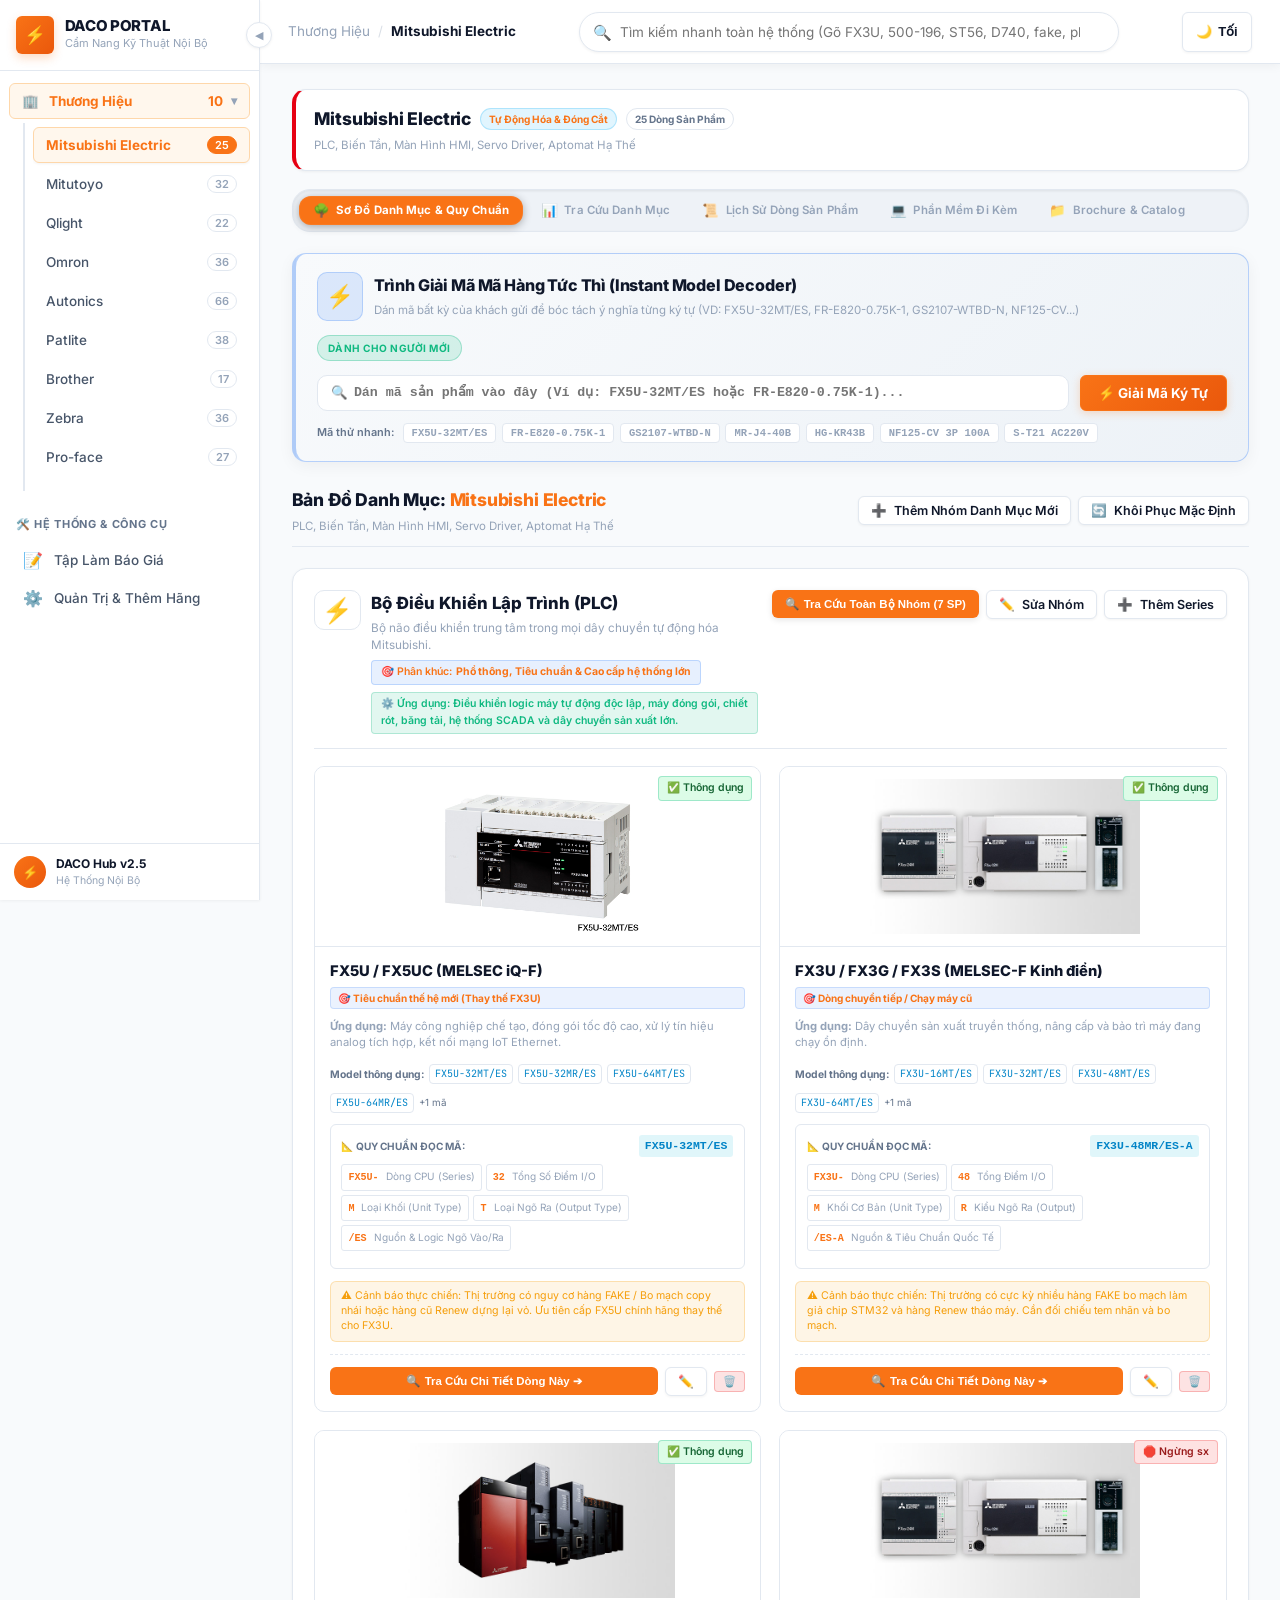
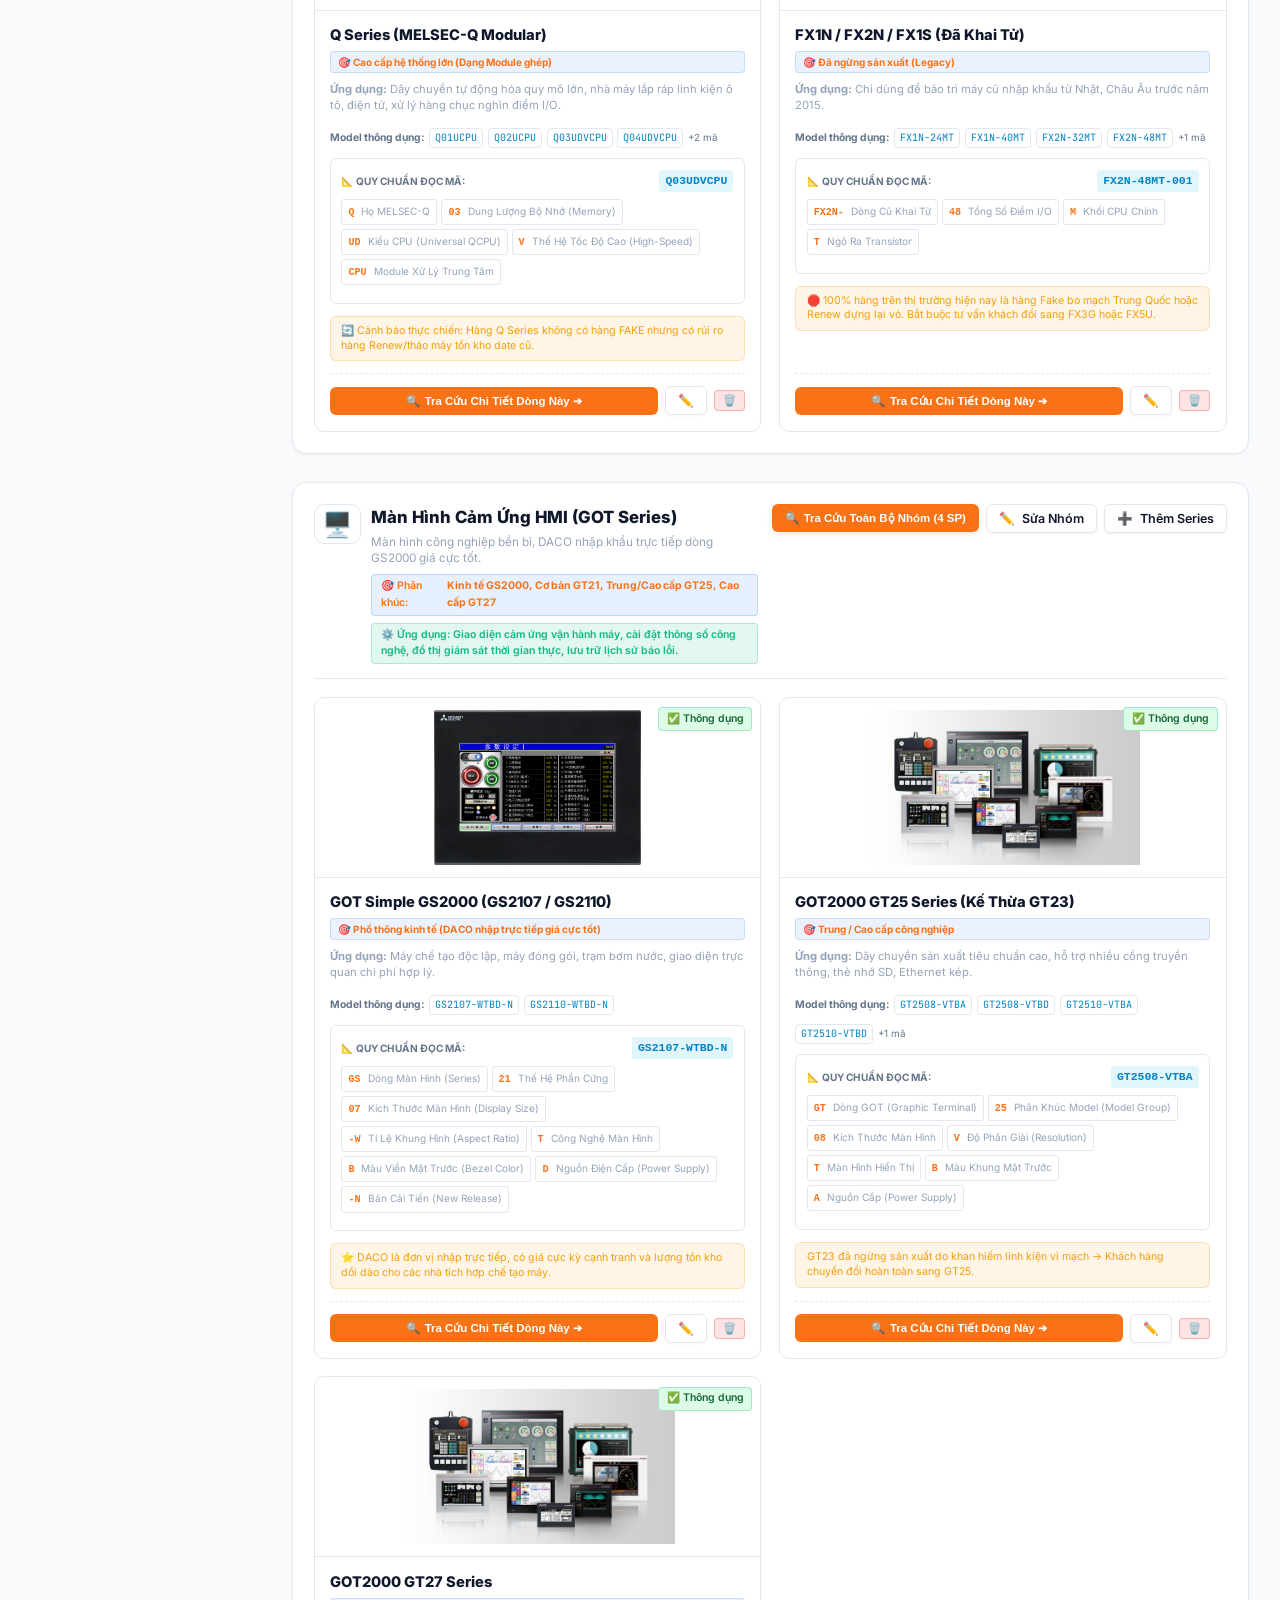
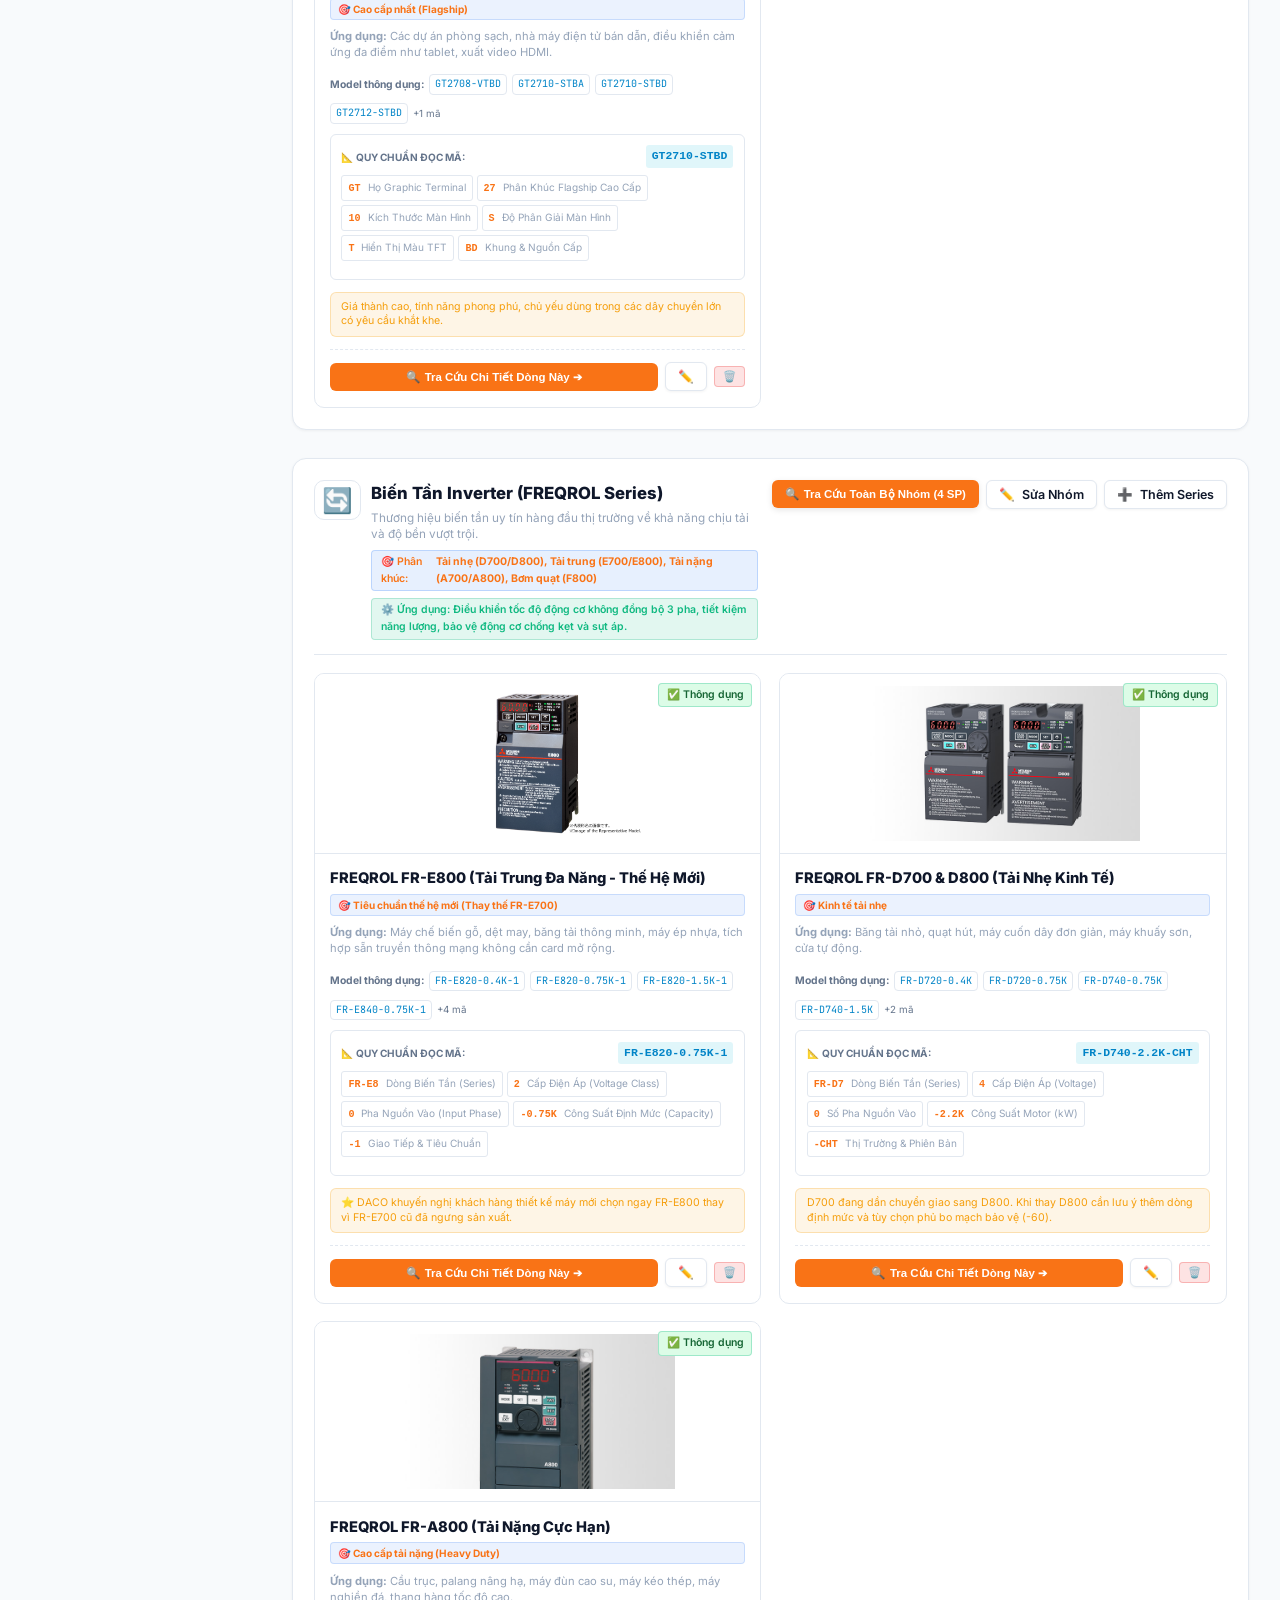
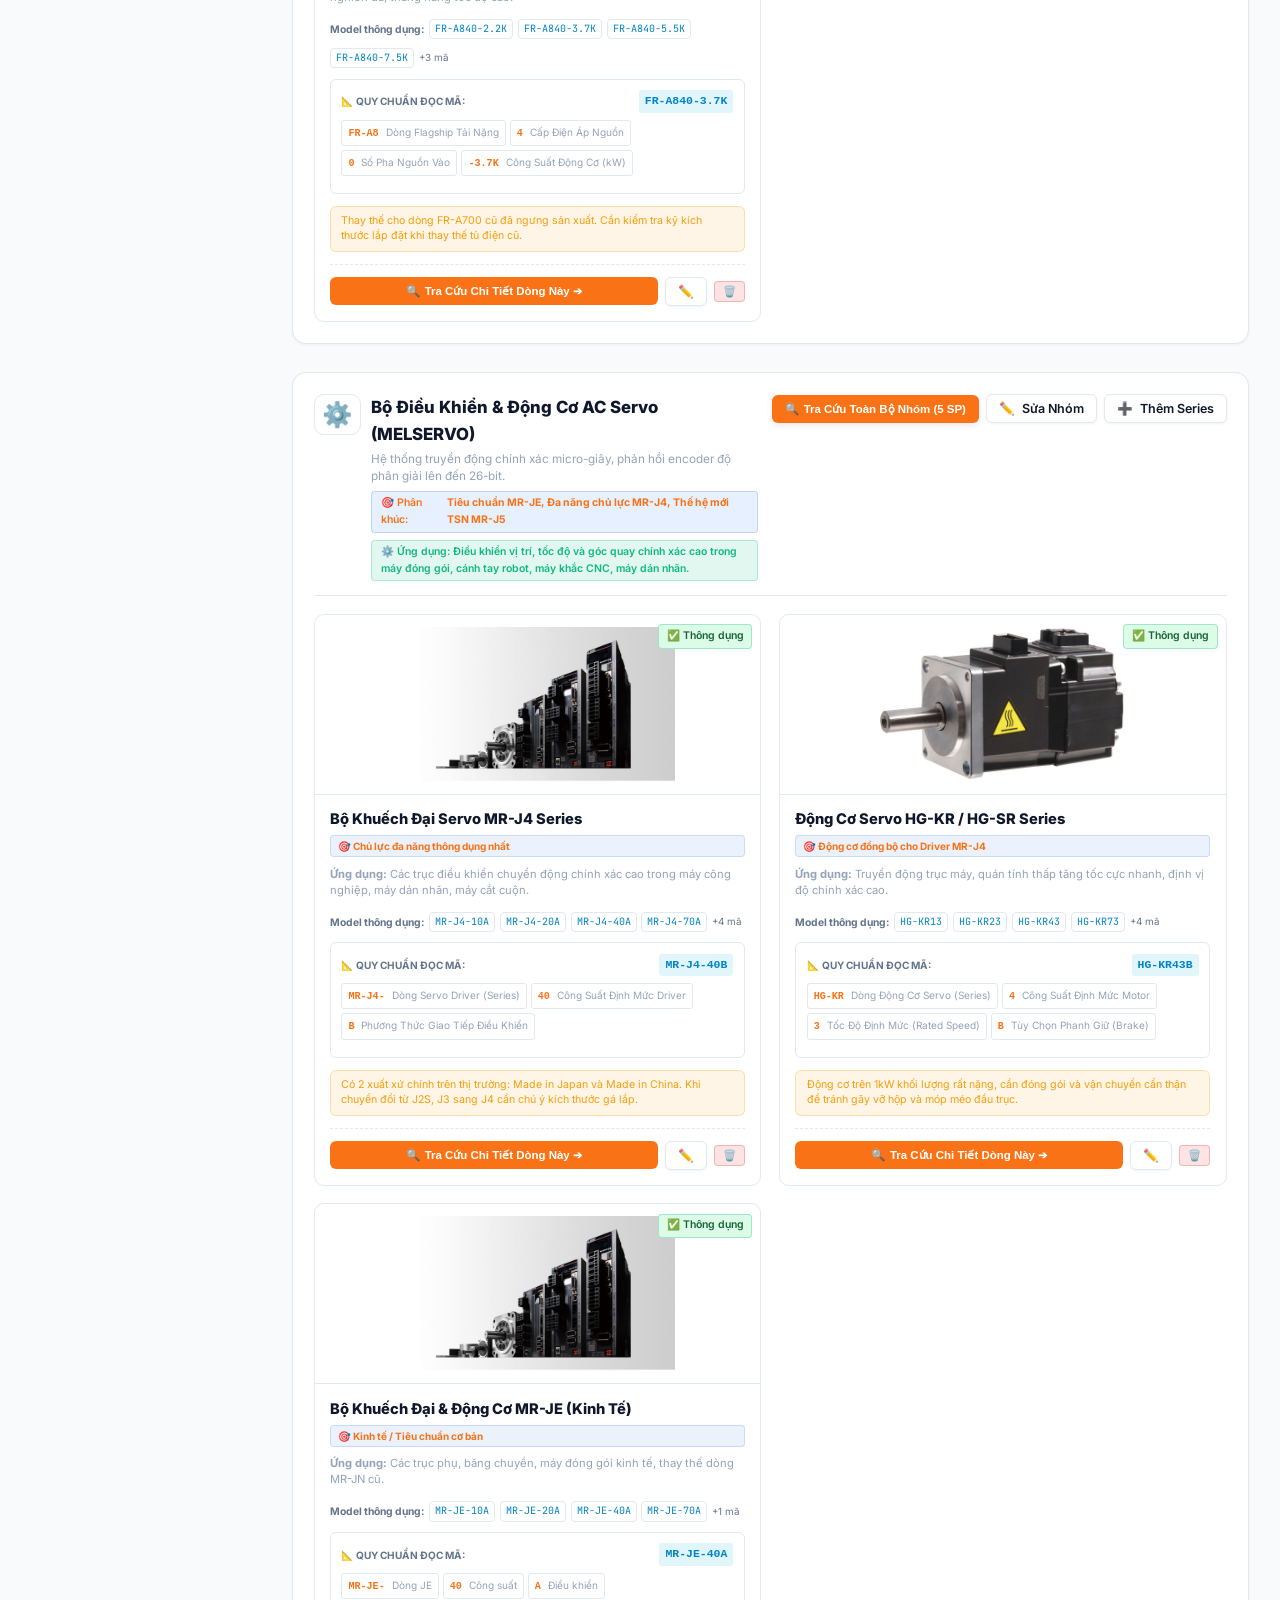
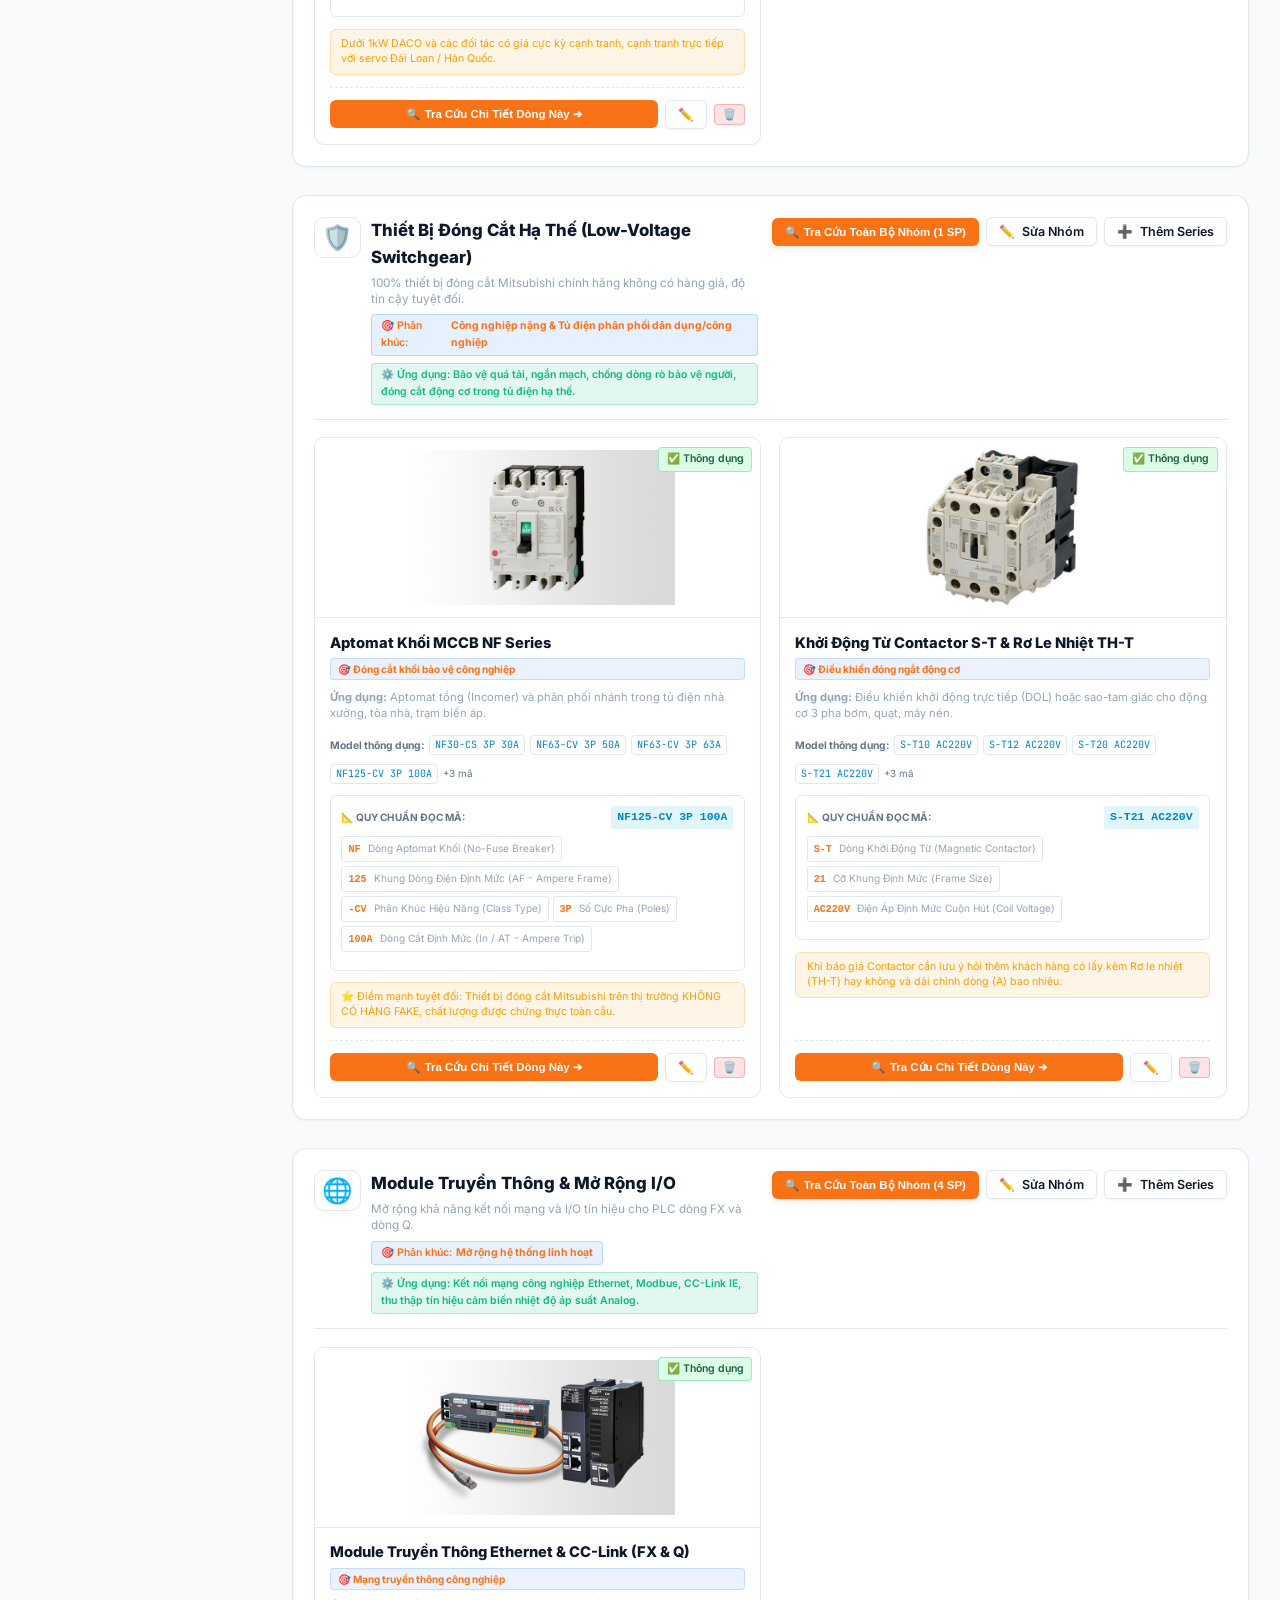
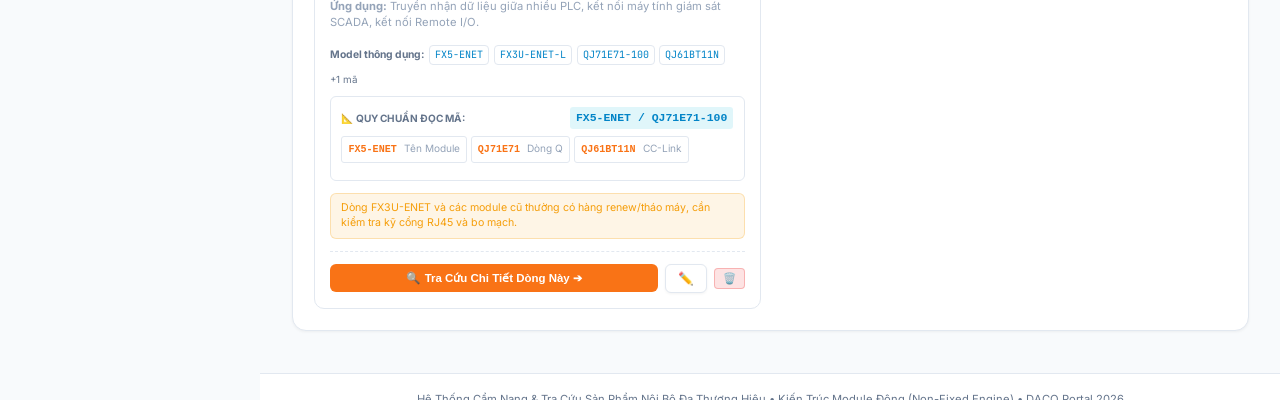
==== commit 2bb6079e: "feat: add high-res product image to product detail modal popup" ====
--- a/DACO_PORTAL_STANDALONE.html
+++ b/DACO_PORTAL_STANDALONE.html
@@ -19332,19 +19332,28 @@
   if (!p) return;
 
   modalContent.innerHTML = `
-    <div style="display: flex; align-items: center; justify-content: space-between; margin-bottom: 0.5rem; padding-right: 2rem; flex-wrap: wrap; gap: 0.5rem;">
-      <div style="display: flex; align-items: center; gap: 0.5rem;">
-        <span style="font-size: 0.8rem; font-weight: 700; color: var(--accent-blue); text-transform: uppercase;">${p.cat} • STT ${p.id}</span>
-        ${getStatusBadge(p.status)}
-        ${p.fake === 'Có' ? '<span class="badge badge-red">⚠️ Fake</span>' : ''}
-        ${p.renew === 'Có' ? '<span class="badge badge-amber">🔄 Renew</span>' : ''}
+    <div style="display: flex; gap: 1.25rem; align-items: flex-start; margin-bottom: 1.25rem; background: var(--bg-secondary); padding: 1rem; border-radius: var(--radius-md); border: 1px solid var(--border-color); flex-wrap: wrap;">
+      ${p.image ? `
+        <div style="flex-shrink: 0; width: 140px; height: 140px; border-radius: 10px; border: 1px solid var(--border-color); background: #ffffff; display: flex; align-items: center; justify-content: center; padding: 8px; box-shadow: 0 4px 12px rgba(0,0,0,0.1); overflow: hidden;">
+          <img src="${p.image}" alt="${p.serial}" style="max-width: 100%; max-height: 100%; object-fit: contain; cursor: zoom-in;" onclick="window.open('${p.image}', '_blank')" title="Nhấp để phóng to ảnh gốc sắc nét" />
+        </div>
+      ` : ''}
+      <div style="flex: 1; min-width: 240px;">
+        <div style="display: flex; align-items: center; justify-content: space-between; margin-bottom: 0.5rem; padding-right: 1.5rem; flex-wrap: wrap; gap: 0.5rem;">
+          <div style="display: flex; align-items: center; gap: 0.5rem; flex-wrap: wrap;">
+            <span style="font-size: 0.8rem; font-weight: 700; color: var(--accent-blue); text-transform: uppercase;">${p.cat} • STT ${p.id}</span>
+            ${getStatusBadge(p.status)}
+            ${p.fake === 'Có' ? '<span class="badge badge-red">⚠️ Fake</span>' : ''}
+            ${p.renew === 'Có' ? '<span class="badge badge-amber">🔄 Renew</span>' : ''}
+          </div>
+          <button type="button" class="btn-primary btn-sm" onclick="closeModal(); openEditProductModal(${p.id});" style="font-weight: 700; display: inline-flex; align-items: center; gap: 0.35rem; padding: 0.45rem 0.9rem; box-shadow: 0 2px 8px rgba(59,130,246,0.35); font-size: 0.82rem;">
+            ✏️ Chỉnh Sửa Thông Tin SP
+          </button>
+        </div>
+        <h2 style="font-size: 1.4rem; font-weight: 800; margin-bottom: 0.35rem; color: var(--text-main);">${p.serial}</h2>
+        <div style="color: var(--text-muted); font-size: 0.9rem; line-height: 1.4;">${p.subcat}</div>
       </div>
-      <button type="button" class="btn-primary btn-sm" onclick="closeModal(); openEditProductModal(${p.id});" style="font-weight: 700; display: inline-flex; align-items: center; gap: 0.35rem; padding: 0.45rem 0.9rem; box-shadow: 0 2px 8px rgba(59,130,246,0.35); font-size: 0.82rem;">
-        ✏️ Chỉnh Sửa Thông Tin SP
-      </button>
     </div>
-    <h2 style="font-size: 1.35rem; font-weight: 800; margin-bottom: 0.25rem;">${p.serial}</h2>
-    <div style="color: var(--text-muted); font-size: 0.88rem; margin-bottom: 1.25rem;">${p.subcat}</div>
 
     <!-- MODEL THAY THẾ / NÂNG CẤP CHI TIẾT (ĐƯA VÀO POPUP) -->
     ${p.replacement ? `
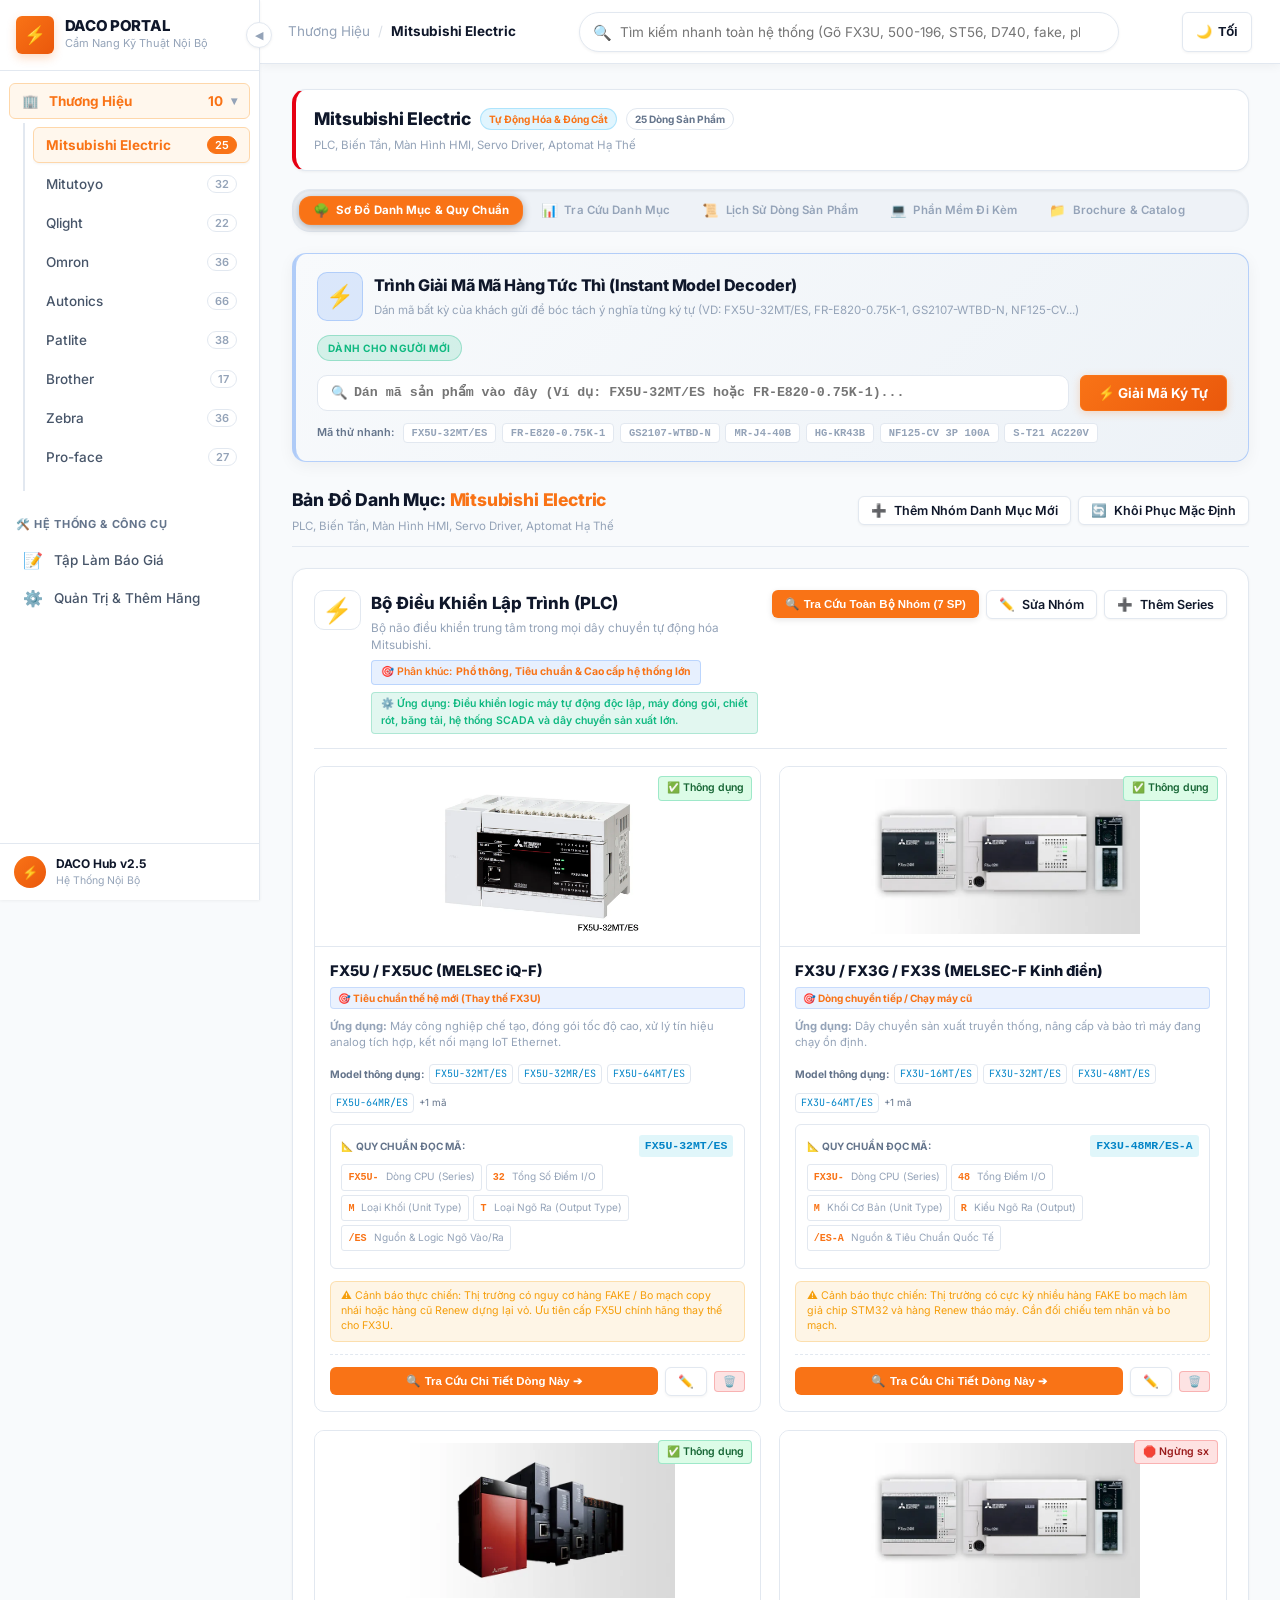
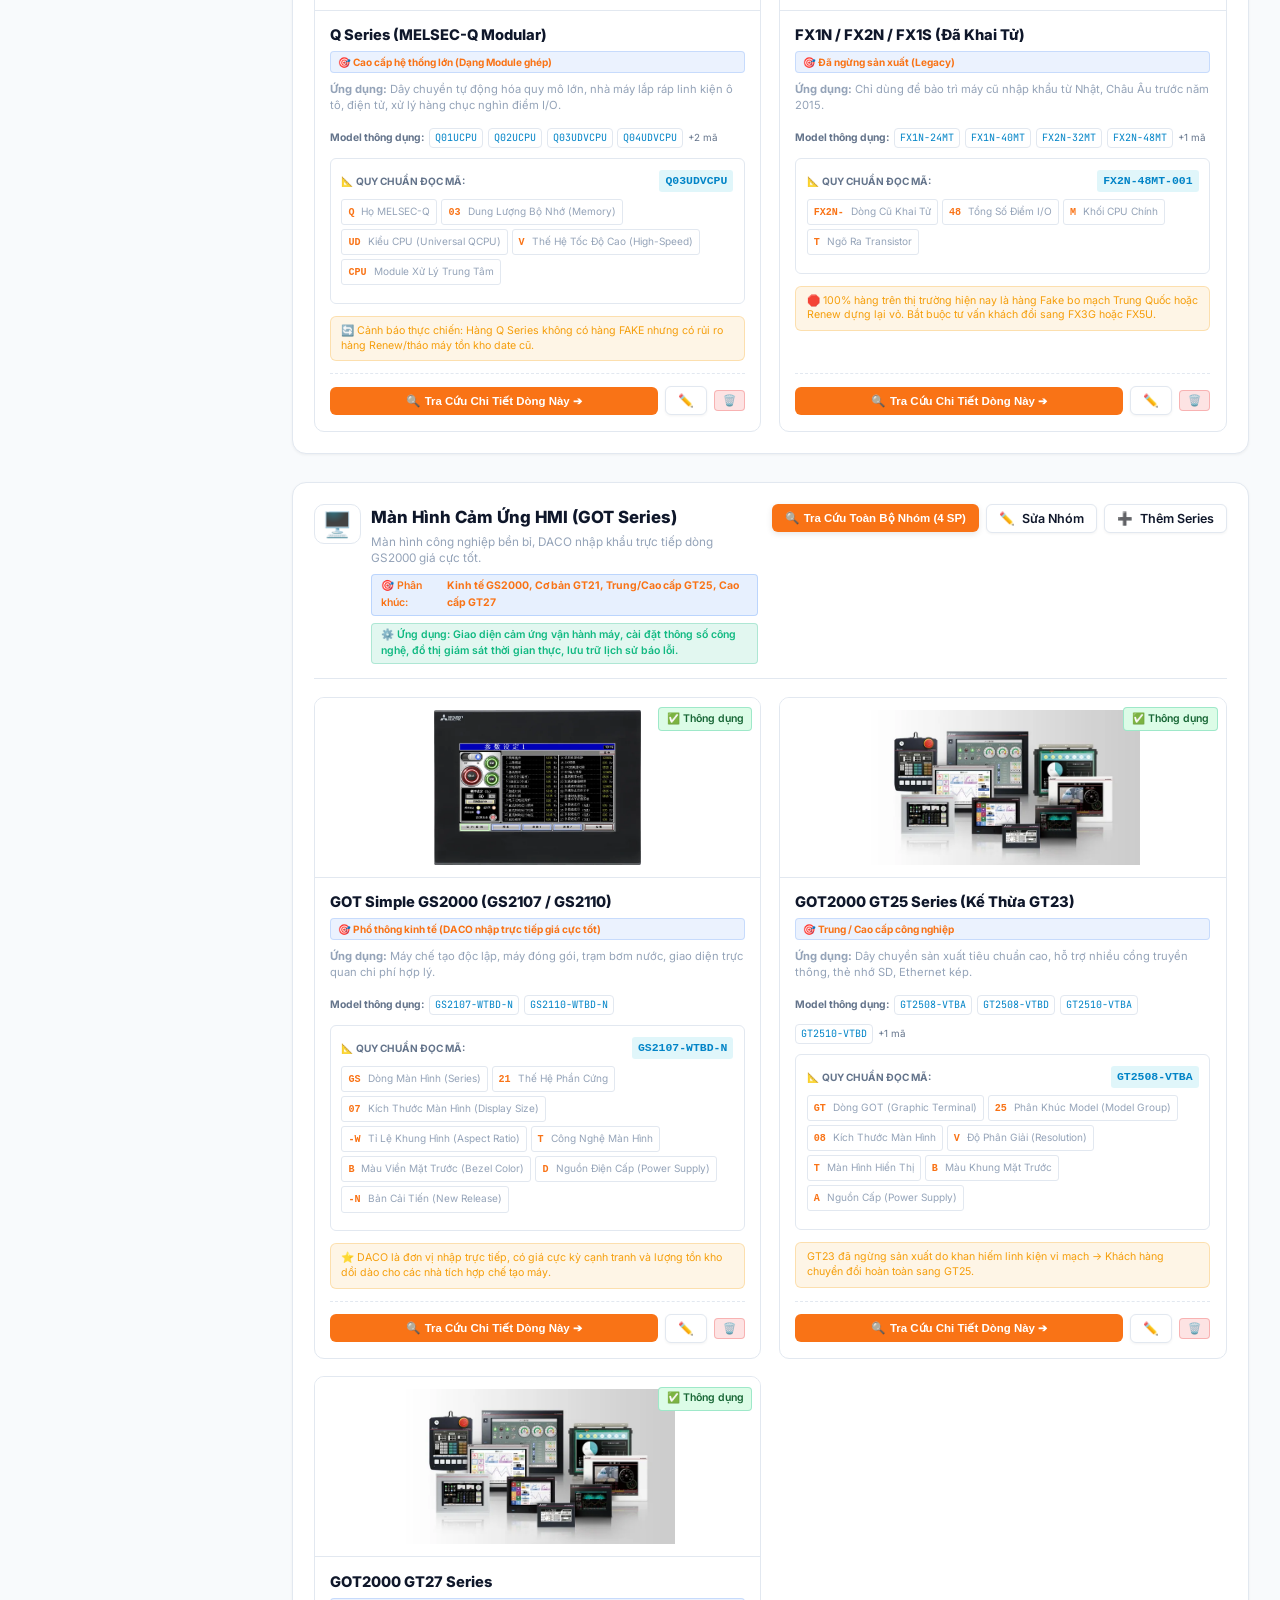
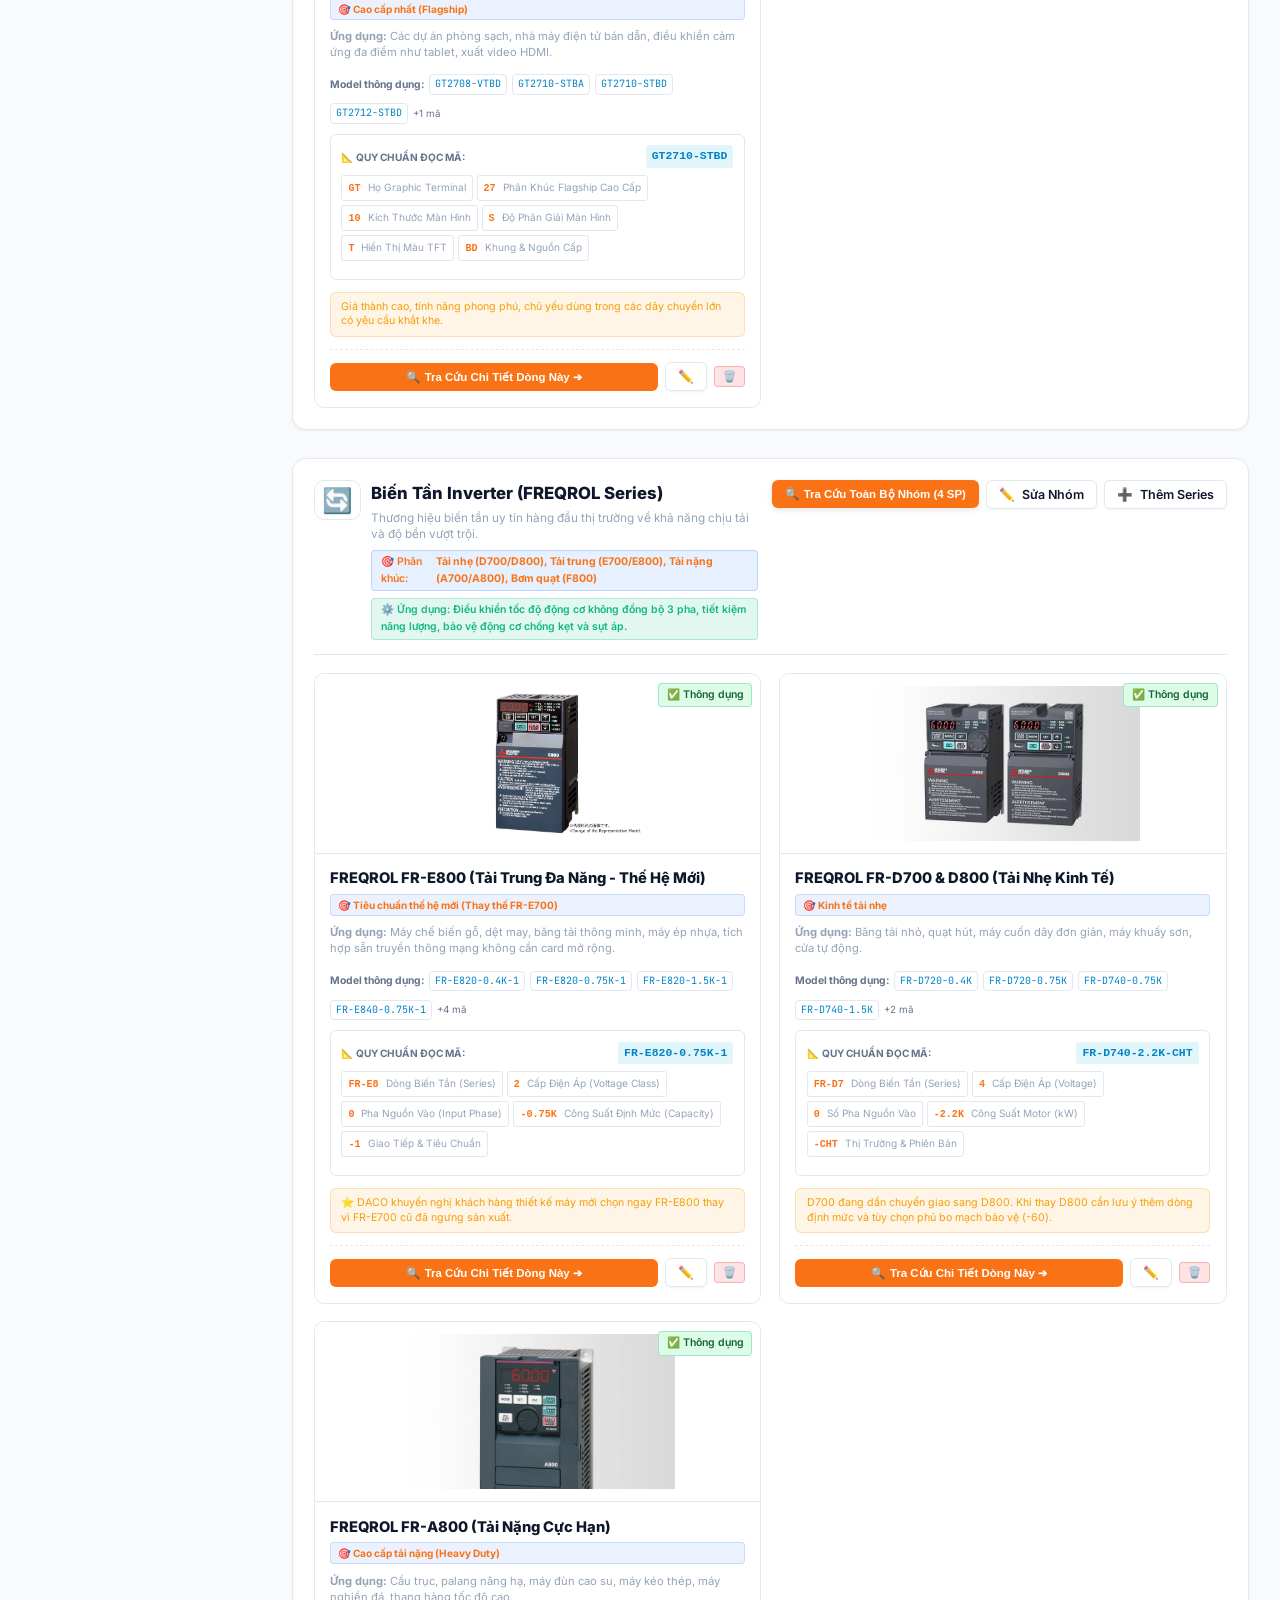
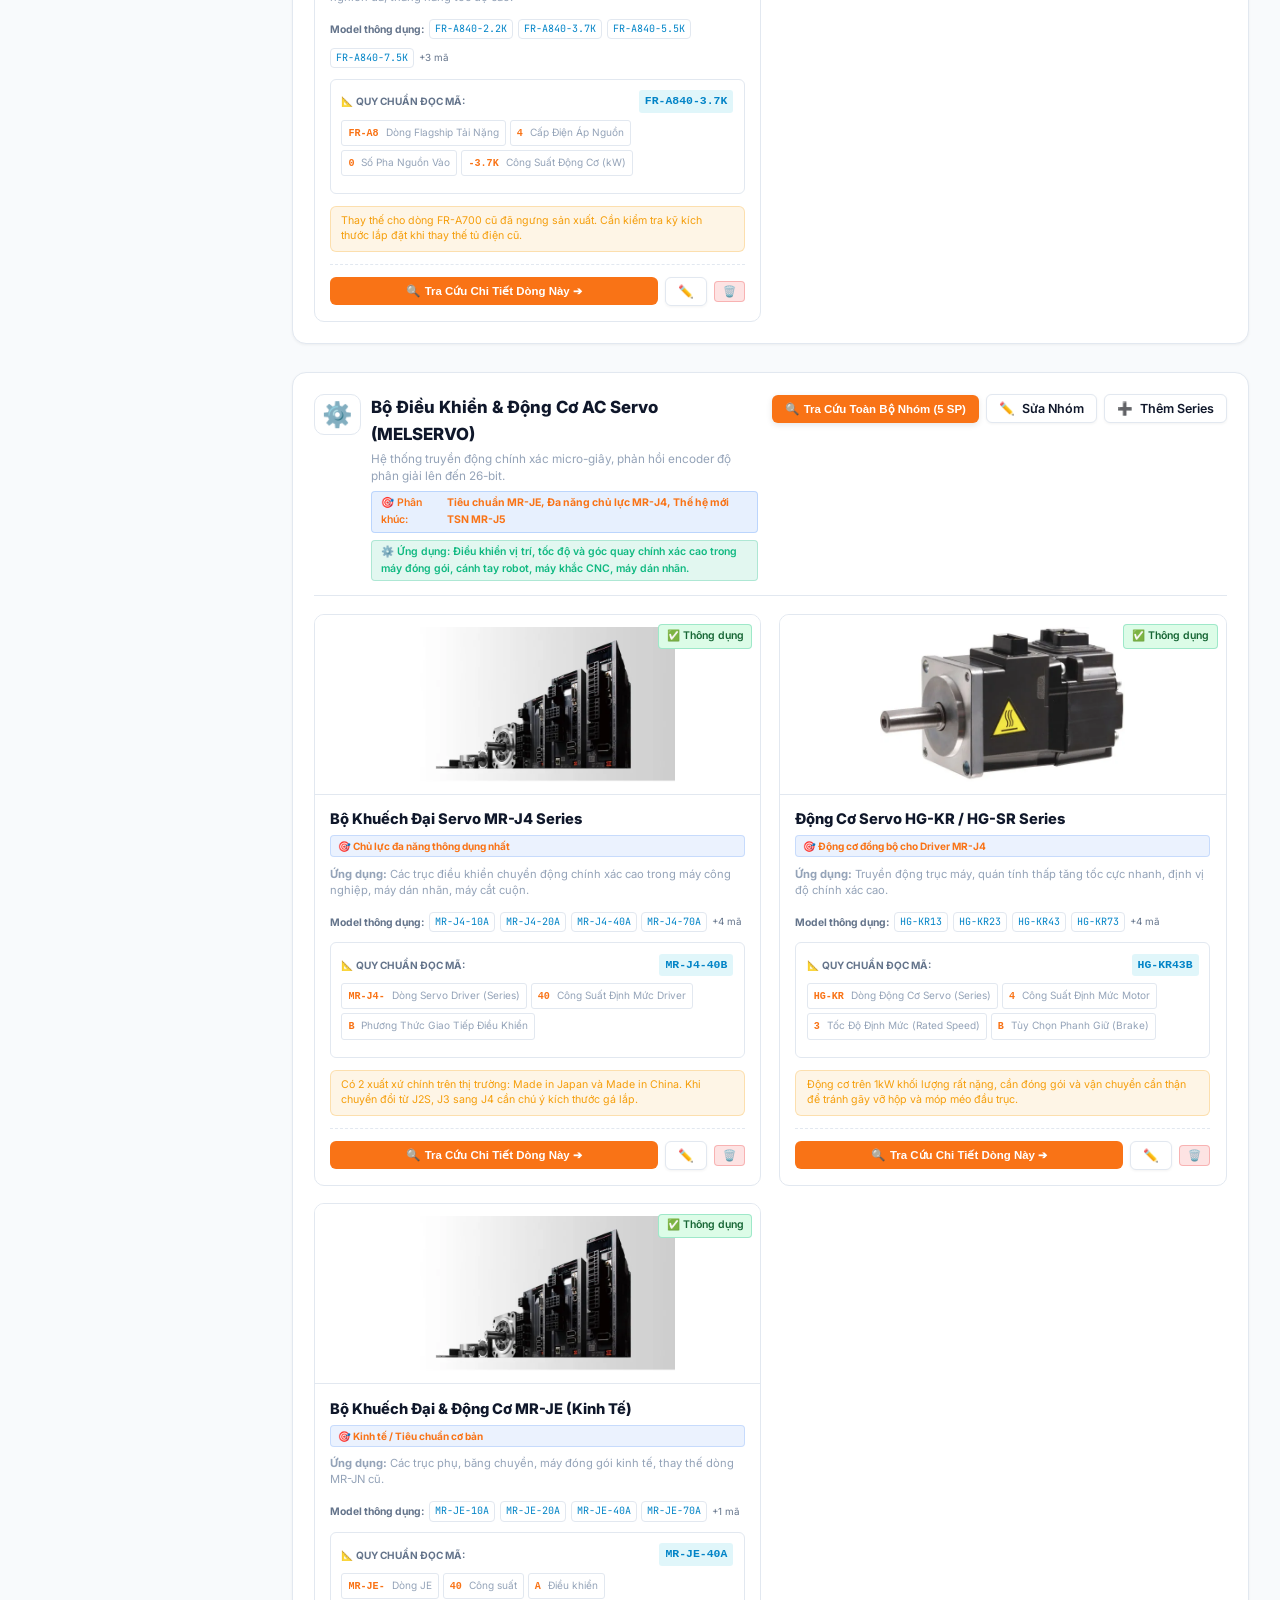
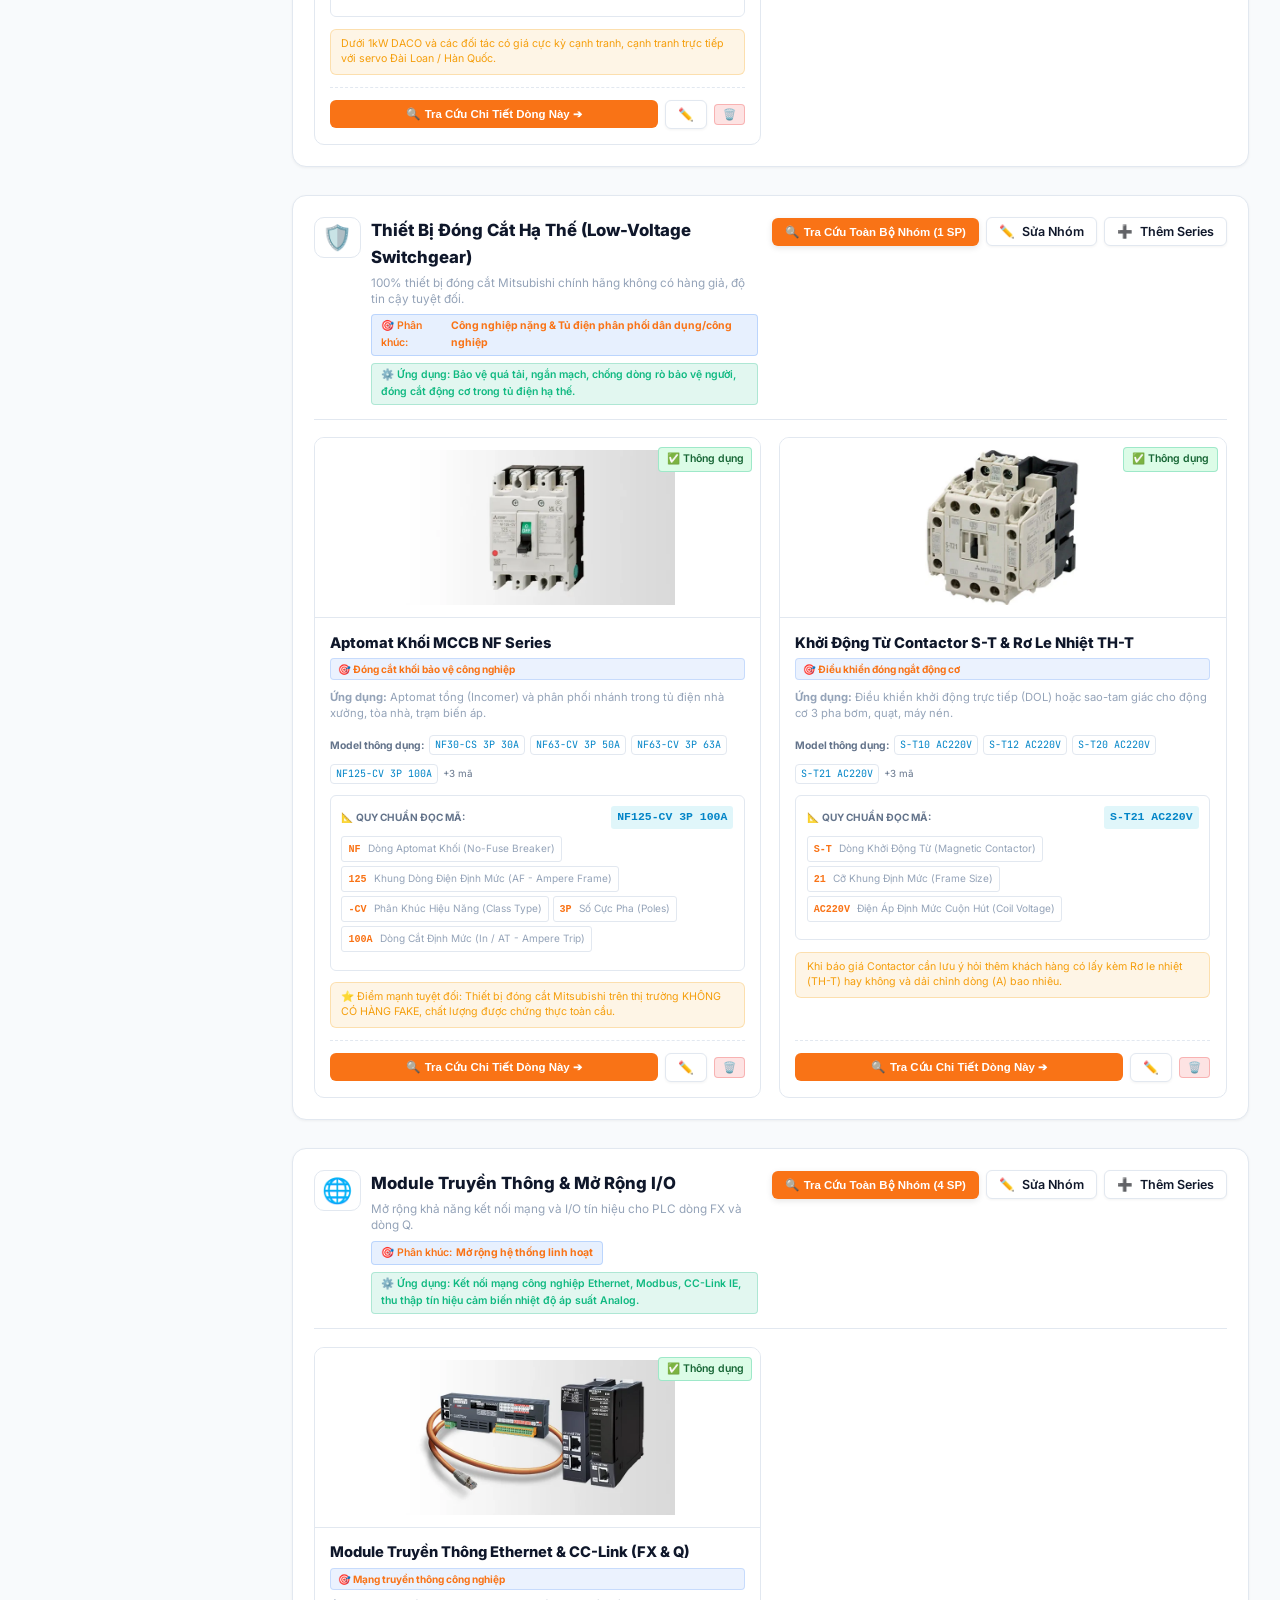
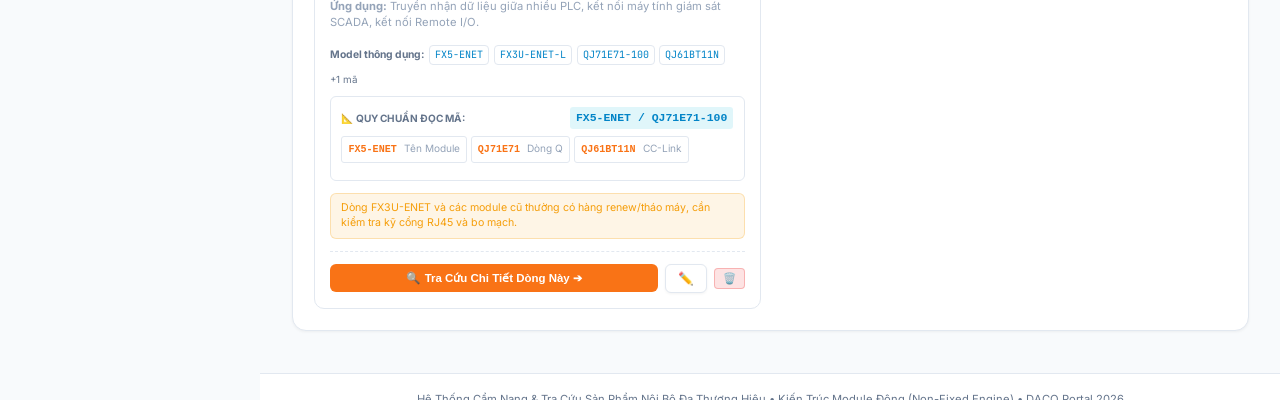
==== commit c50d703e: "perf: convert all product images to WebP format for 84% size reduction and instant load times" ====
--- a/DACO_PORTAL_STANDALONE.html
+++ b/DACO_PORTAL_STANDALONE.html
@@ -3912,7 +3912,7 @@
         "**Tư vấn Sales**: Thuyết phục khách nâng cấp sang FX5U hoặc Q Series để có linh kiện lâu dài."
       ],
       "suppliers": "Tuyến 1: Kovi, Phạm Dương (tồn kho cũ) | Tuyến 2: Kênh bãi TQ, Toàn Cầu",
-      "image": "assets/images/mitsubishi/plc_fx3u.jpg"
+      "image": "assets/images/mitsubishi/plc_fx3u.webp"
     },
     {
       "id": 2,
@@ -3937,7 +3937,7 @@
         "**Tư vấn Sales**: Tuyệt đối không nhận cung cấp hàng mới 100% có CO/CQ xịn; bắt buộc tư vấn đổi sang FX3U/FX5U."
       ],
       "suppliers": "Tuyến 1: Toàn Cầu (renew), Kovi, Phạm Dương (tồn) | Tuyến 2: Kênh TQ, Hải Âu",
-      "image": "assets/images/mitsubishi/plc_fx3u.jpg"
+      "image": "assets/images/mitsubishi/plc_fx3u.webp"
     },
     {
       "id": 3,
@@ -3964,7 +3964,7 @@
         "**Dấu hiệu nhận biết**: Soi kỹ ốc vít, font chữ in laser trên vỏ nhựa, tem 7 màu và chân giắc đấu dây."
       ],
       "suppliers": "Tuyến 1: Phạm Dương, Kovi, Hợp Long (hàng new chuẩn) | Tuyến 2: Sa Giang, Toàn Cầu, TQ",
-      "image": "assets/images/mitsubishi/plc_fx3u.jpg"
+      "image": "assets/images/mitsubishi/plc_fx3u.webp"
     },
     {
       "id": 4,
@@ -3993,7 +3993,7 @@
         "**Cảnh báo**: Đã xuất hiện hàng renew tháo từ các nhà máy FDI (Samsung, Foxconn); hàng nhái TQ bắt đầu manh nha."
       ],
       "suppliers": "Tuyến 1: Phạm Dương, Kovi, Hợp Long (kho sẵn lớn) | Tuyến 2: Sa Giang, Hải Âu, BA",
-      "image": "assets/images/mitsubishi/plc_fx5u.jpg"
+      "image": "assets/images/mitsubishi/plc_fx5u.webp"
     },
     {
       "id": 5,
@@ -4028,7 +4028,7 @@
         "**Cảnh báo Renew**: Rất nhiều hàng tháo máy cũ sơn lại vỏ bán giá mới; khi báo giá phải hỏi khách đã có Nguồn và Đế Base chưa."
       ],
       "suppliers": "Tuyến 1: Kovi, Phạm Dương, Hợp Long | Tuyến 2: Sa Giang, Toàn Cầu, Kênh TQ",
-      "image": "assets/images/mitsubishi/plc_q_series.jpg"
+      "image": "assets/images/mitsubishi/plc_q_series.webp"
     },
     {
       "id": 6,
@@ -4057,7 +4057,7 @@
         "**Đặt hàng**: Ưu tiên hỏi Covifa hoặc Phạm Dương để kiểm tra lead time tiến độ giao hàng."
       ],
       "suppliers": "Tuyến 1: Covifa (NPP chính hãng lấy tiến độ) | Tuyến 2: Phạm Dương, Hải Âu, TQ",
-      "image": "assets/images/mitsubishi/plc_q_series.jpg"
+      "image": "assets/images/mitsubishi/plc_q_series.webp"
     },
     {
       "id": 7,
@@ -4088,7 +4088,7 @@
         "**Quy trình mua**: Bắt buộc mua qua kênh phân phối chính thức Covifa/Hợp Long kèm hồ sơ đăng ký dự án để bảo hộ giá."
       ],
       "suppliers": "Tuyến 1: Covifa (NPP chính ngạch bảo hộ dự án) | Tuyến 2: Hợp Long, Phạm Dương",
-      "image": "assets/images/mitsubishi/plc_q_series.jpg"
+      "image": "assets/images/mitsubishi/plc_q_series.webp"
     },
     {
       "id": 8,
@@ -4119,7 +4119,7 @@
         "**Lỗi thường gặp**: FX3U-ENET nhái rất hay bị rớt mạng kết nối SCADA sau vài ngày chạy liên tục."
       ],
       "suppliers": "Tuyến 1: Phạm Dương, Kovi, Hợp Long | Tuyến 2: Sa Giang, Toàn Cầu, TQ",
-      "image": "assets/images/mitsubishi/comm_module.jpg"
+      "image": "assets/images/mitsubishi/comm_module.webp"
     },
     {
       "id": 9,
@@ -4146,7 +4146,7 @@
         "**Lưu ý trạm Remote**: Khi chào trạm AJ65SBTB1 phải xác định rõ ngõ ra Relay hay Transistor, giắc cắm domino hay ốc vặn."
       ],
       "suppliers": "Tuyến 1: Phạm Dương, Kovi, Hợp Long | Tuyến 2: Sa Giang, BA, Hải Âu, TQ",
-      "image": "assets/images/mitsubishi/comm_module.jpg"
+      "image": "assets/images/mitsubishi/comm_module.webp"
     },
     {
       "id": 10,
@@ -4178,7 +4178,7 @@
         "**Nguy cơ**: Bo Fake dùng chip ADC/DAC cấp thấp gây trôi dạt sai số đo đạc lớn khi nhiệt độ môi trường thay đổi."
       ],
       "suppliers": "Tuyến 1: Phạm Dương, Kovi, Hợp Long | Tuyến 2: Toàn Cầu, Hải Âu, TQ",
-      "image": "assets/images/mitsubishi/plc_fx3u.jpg"
+      "image": "assets/images/mitsubishi/plc_fx3u.webp"
     },
     {
       "id": 11,
@@ -4208,7 +4208,7 @@
         "**Lưu ý khi bán**: Khi chào mã mật độ cao 32/64 điểm (QX42, QY41P) phải hỏi khách đã có giắc cắm hoặc cầu đấu ngoài chưa."
       ],
       "suppliers": "Tuyến 1: Phạm Dương, Kovi, Hợp Long | Tuyến 2: Sa Giang, BA, TQ",
-      "image": "assets/images/mitsubishi/plc_q_series.jpg"
+      "image": "assets/images/mitsubishi/plc_q_series.webp"
     },
     {
       "id": 12,
@@ -4233,7 +4233,7 @@
         "**Tư vấn Sales**: Thuyết phục khách sang D800 có phủ lớp sơn bảo vệ chống ẩm hóa chất (mã đuôi -60)."
       ],
       "suppliers": "Tuyến 1: Phạm Dương, Kovi, Hợp Long (kho sẵn nhiều D700/D800) | Tuyến 2: Sa Giang, DACO, TQ",
-      "image": "assets/images/mitsubishi/inv_fr_d700.jpg"
+      "image": "assets/images/mitsubishi/inv_fr_d700.webp"
     },
     {
       "id": 13,
@@ -4259,7 +4259,7 @@
         "**Chọn mã chuẩn**: Bản tiêu chuẩn chọn đuôi -1 (như FR-E840-1.5K-1); bản Ethernet chọn đuôi -E."
       ],
       "suppliers": "Tuyến 1: Phạm Dương, Kovi, Hợp Long | Tuyến 2: Sa Giang, Hải Âu, BA, TQ (nặng cước)",
-      "image": "assets/images/mitsubishi/inv_fr_e800.jpg"
+      "image": "assets/images/mitsubishi/inv_fr_e800.webp"
     },
     {
       "id": 14,
@@ -4285,7 +4285,7 @@
         "**Lưu ý cẩu trục**: Khi chào cẩu trục nâng hạ phải hỏi khách có lắp điện trở xả hoặc bộ hãm FR-BU2 không."
       ],
       "suppliers": "Tuyến 1: Phạm Dương, Kovi, Hợp Long | Tuyến 2: Sa Giang, Hải Âu, Duy Hưng",
-      "image": "assets/images/mitsubishi/inv_fr_a800.jpg"
+      "image": "assets/images/mitsubishi/inv_fr_a800.webp"
     },
     {
       "id": 15,
@@ -4309,7 +4309,7 @@
         "**Thị trường**: Không có fake bo mạch; hàng thanh lý từ các tòa nhà hoặc trạm xử lý nước được renew khá nhiều."
       ],
       "suppliers": "Tuyến 1: Phạm Dương, Kovi, Hợp Long | Tuyến 2: Duy Hưng, Sa Giang, TQ",
-      "image": "assets/images/mitsubishi/inv_fr_a800.jpg"
+      "image": "assets/images/mitsubishi/inv_fr_a800.webp"
     },
     {
       "id": 16,
@@ -4333,7 +4333,7 @@
         "**Thực chiến mua**: DACO NHẬP TRỰC TIẾP nên giá cực kỳ tốt; cẩn trọng nguồn Toàn Cầu chất lượng không ổn định."
       ],
       "suppliers": "Tuyến 1: DACO (giá cực tốt - nhập trực tiếp), Phạm Dương, Hợp Long, Kovi | Tuyến 2: Toàn Cầu, Hải Âu, BA",
-      "image": "assets/images/mitsubishi/hmi_gs2000.jpg"
+      "image": "assets/images/mitsubishi/hmi_gs2000.webp"
     },
     {
       "id": 17,
@@ -4359,7 +4359,7 @@
         "**Đặc điểm**: Tính năng cơ bản, thay thế đồng hồ kim cơ; không có hàng fake; thị trường chỉ có tồn kho hoặc renew."
       ],
       "suppliers": "Tuyến 1: Phạm Dương, Kovi, Hợp Long | Tuyến 2: TQ, Hải Âu, BA",
-      "image": "assets/images/mitsubishi/hmi_gs2000.jpg"
+      "image": "assets/images/mitsubishi/hmi_gs2000.webp"
     },
     {
       "id": 18,
@@ -4389,7 +4389,7 @@
         "**Thị trường**: Không có fake; chỉ còn hàng bãi cũ renew hoặc hàng tồn kho các đại lý."
       ],
       "suppliers": "Tuyến 1: Phạm Dương, Kovi (hàng bãi/tồn) | Tuyến 2: Kênh TQ, Toàn Cầu, Hải Âu",
-      "image": "assets/images/mitsubishi/hmi_gt25.jpg"
+      "image": "assets/images/mitsubishi/hmi_gt25.webp"
     },
     {
       "id": 19,
@@ -4418,7 +4418,7 @@
         "**Lưu ý điện áp**: Kiểm tra kỹ đuôi -A (100-240VAC) hay -D (24VDC) để tránh khách cắm nhầm cháy nguồn."
       ],
       "suppliers": "Tuyến 1: Phạm Dương, Kovi, Hợp Long | Tuyến 2: DACO, Hải Âu, TQ",
-      "image": "assets/images/mitsubishi/hmi_gt25.jpg"
+      "image": "assets/images/mitsubishi/hmi_gt25.webp"
     },
     {
       "id": 20,
@@ -4443,7 +4443,7 @@
         "**Nguyên tắc**: BẮT BUỘC PHẢI THAY ĐỒNG BỘ CẢ DRIVER VÀ MOTOR sang dòng J4 hoặc JE!"
       ],
       "suppliers": "Tuyến 1: Kovi, Phạm Dương (tồn kho) | Tuyến 2: Kênh TQ (chuyên renew J2S/J3), Toàn Cầu",
-      "image": "assets/images/mitsubishi/servo_mr_j4.jpg"
+      "image": "assets/images/mitsubishi/servo_mr_j4.webp"
     },
     {
       "id": 21,
@@ -4469,7 +4469,7 @@
         "**Thực chiến**: KHÔNG CÓ FAKE, CÓ RENEW; FDI Nhật/Hàn chỉ nhận hàng Japan kèm CO/CQ gốc."
       ],
       "suppliers": "Tuyến 1: Phạm Dương, Hợp Long, Kovi, Sa Giang | Tuyến 2: Kênh TQ (giá rất cạnh tranh), BA",
-      "image": "assets/images/mitsubishi/servo_mr_j4.jpg"
+      "image": "assets/images/mitsubishi/servo_mr_j4.webp"
     },
     {
       "id": 22,
@@ -4494,7 +4494,7 @@
         "**Đặt hàng**: Yêu cầu đặt hàng theo dự án kèm động cơ đồng bộ thế hệ mới HK Series và cáp quang."
       ],
       "suppliers": "Tuyến 1: Kovi, Phạm Dương, Hợp Long, Sa Giang | Tuyến 2: Hãng Mitsubishi Electric VN",
-      "image": "assets/images/mitsubishi/servo_mr_j4.jpg"
+      "image": "assets/images/mitsubishi/servo_mr_j4.webp"
     },
     {
       "id": 23,
@@ -4519,7 +4519,7 @@
         "**Giải pháp**: Thuyết phục khách chuyển đổi sang bộ J4 + motor HG-KR hoặc JE + motor HG-KN."
       ],
       "suppliers": "Tuyến 1: Kovi, Phạm Dương (tồn kho cũ) | Tuyến 2: Kênh TQ (chuyên renew động cơ cũ), Toàn Cầu",
-      "image": "assets/images/mitsubishi/servo_motor_hg.jpg"
+      "image": "assets/images/mitsubishi/servo_motor_hg.webp"
     },
     {
       "id": 24,
@@ -4547,7 +4547,7 @@
         "**Lợi thế giá**: Motor dưới 1kW Hợp Long và Phạm Dương giá cực kỳ tốt và luôn có sẵn kho."
       ],
       "suppliers": "Tuyến 1: Hợp Long (giá rất tốt motor <1kW), Phạm Dương, Kovi | Tuyến 2: Sa Giang, Kênh TQ",
-      "image": "assets/images/mitsubishi/servo_motor_hg.jpg"
+      "image": "assets/images/mitsubishi/servo_motor_hg.webp"
     },
     {
       "id": 25,
@@ -4591,7 +4591,7 @@
         "**Chiết khấu tốt nhất**: Duy Hưng và Hợp Long là 2 đơn vị có mức chiết khấu đóng cắt cao nhất miền Bắc."
       ],
       "suppliers": "Tuyến 1: Duy Hưng (chuyên gia chiết khấu cao), Hợp Long (tổng kho lớn) | Tuyến 2: Nghĩa Phong Hân, Phạm Dương, DTECH, BA",
-      "image": "assets/images/mitsubishi/mccb_nf.jpg"
+      "image": "assets/images/mitsubishi/mccb_nf.webp"
     }
   ],
   "treeData": [
@@ -4611,7 +4611,7 @@
           "tier": "Tiêu chuẩn thế hệ mới (Thay thế FX3U)",
           "application": "Máy công nghiệp chế tạo, đóng gói tốc độ cao, xử lý tín hiệu analog tích hợp, kết nối mạng IoT Ethernet.",
           "status": "Thông dụng",
-          "image": "assets/images/mitsubishi/plc_fx5u.jpg",
+          "image": "assets/images/mitsubishi/plc_fx5u.webp",
           "namingRule": {
             "example": "FX5U-32MT/ES",
             "standardDoc": "MELSEC iQ-F FX5U User's Manual (Hardware) - JY997D55301",
@@ -4660,7 +4660,7 @@
           "tier": "Dòng chuyển tiếp / Chạy máy cũ",
           "application": "Dây chuyền sản xuất truyền thống, nâng cấp và bảo trì máy đang chạy ổn định.",
           "status": "Thông dụng",
-          "image": "assets/images/mitsubishi/plc_fx3u.jpg",
+          "image": "assets/images/mitsubishi/plc_fx3u.webp",
           "namingRule": {
             "example": "FX3U-48MR/ES-A",
             "standardDoc": "MELSEC-F FX3U Series Hardware Manual - JY997D16501",
@@ -4709,7 +4709,7 @@
           "tier": "Cao cấp hệ thống lớn (Dạng Module ghép)",
           "application": "Dây chuyền tự động hóa quy mô lớn, nhà máy lắp ráp linh kiện ô tô, điện tử, xử lý hàng chục nghìn điểm I/O.",
           "status": "Thông dụng",
-          "image": "assets/images/mitsubishi/plc_q_series.jpg",
+          "image": "assets/images/mitsubishi/plc_q_series.webp",
           "namingRule": {
             "example": "Q03UDVCPU",
             "standardDoc": "QCPU User's Manual (Hardware Design and Maintenance) - SH-080483ENG",
@@ -4759,7 +4759,7 @@
           "tier": "Đã ngừng sản xuất (Legacy)",
           "application": "Chỉ dùng để bảo trì máy cũ nhập khẩu từ Nhật, Châu Âu trước năm 2015.",
           "status": "Ngừng sx",
-          "image": "assets/images/mitsubishi/plc_fx3u.jpg",
+          "image": "assets/images/mitsubishi/plc_fx3u.webp",
           "namingRule": {
             "example": "FX2N-48MT-001",
             "standardDoc": "FX2N Series Hardware Manual - JY992D66301",
@@ -4814,7 +4814,7 @@
           "tier": "Phổ thông kinh tế (DACO nhập trực tiếp giá cực tốt)",
           "application": "Máy chế tạo độc lập, máy đóng gói, trạm bơm nước, giao diện trực quan chi phí hợp lý.",
           "status": "Thông dụng",
-          "image": "assets/images/mitsubishi/hmi_gs2000.jpg",
+          "image": "assets/images/mitsubishi/hmi_gs2000.webp",
           "namingRule": {
             "example": "GS2107-WTBD-N",
             "standardDoc": "GOT SIMPLE Series User's Manual (Hardware) - JY997D52901",
@@ -4875,7 +4875,7 @@
           "tier": "Trung / Cao cấp công nghiệp",
           "application": "Dây chuyền sản xuất tiêu chuẩn cao, hỗ trợ nhiều cổng truyền thông, thẻ nhớ SD, Ethernet kép.",
           "status": "Thông dụng",
-          "image": "assets/images/mitsubishi/hmi_gt25.jpg",
+          "image": "assets/images/mitsubishi/hmi_gt25.webp",
           "namingRule": {
             "example": "GT2508-VTBA",
             "standardDoc": "GOT2000 Series User's Manual (Hardware) - SH-081194ENG",
@@ -4934,7 +4934,7 @@
           "tier": "Cao cấp nhất (Flagship)",
           "application": "Các dự án phòng sạch, nhà máy điện tử bán dẫn, điều khiển cảm ứng đa điểm như tablet, xuất video HDMI.",
           "status": "Thông dụng",
-          "image": "assets/images/mitsubishi/hmi_gt25.jpg",
+          "image": "assets/images/mitsubishi/hmi_gt25.webp",
           "namingRule": {
             "example": "GT2710-STBD",
             "standardDoc": "GOT2000 Series User's Manual (Hardware) - SH-081194ENG",
@@ -4999,7 +4999,7 @@
           "tier": "Tiêu chuẩn thế hệ mới (Thay thế FR-E700)",
           "application": "Máy chế biến gỗ, dệt may, băng tải thông minh, máy ép nhựa, tích hợp sẵn truyền thông mạng không cần card mở rộng.",
           "status": "Thông dụng",
-          "image": "assets/images/mitsubishi/inv_fr_e800.jpg",
+          "image": "assets/images/mitsubishi/inv_fr_e800.webp",
           "namingRule": {
             "example": "FR-E820-0.75K-1",
             "standardDoc": "FREQROL-E800 Instruction Manual (Detailed) - IB-0600868ENG",
@@ -5051,7 +5051,7 @@
           "tier": "Kinh tế tải nhẹ",
           "application": "Băng tải nhỏ, quạt hút, máy cuốn dây đơn giản, máy khuấy sơn, cửa tự động.",
           "status": "Thông dụng",
-          "image": "assets/images/mitsubishi/inv_fr_d700.jpg",
+          "image": "assets/images/mitsubishi/inv_fr_d700.webp",
           "namingRule": {
             "example": "FR-D740-2.2K-CHT",
             "standardDoc": "FREQROL-D700 Instruction Manual (Detailed) - IB-0600403ENG",
@@ -5101,7 +5101,7 @@
           "tier": "Cao cấp tải nặng (Heavy Duty)",
           "application": "Cầu trục, palang nâng hạ, máy đùn cao su, máy kéo thép, máy nghiền đá, thang hàng tốc độ cao.",
           "status": "Thông dụng",
-          "image": "assets/images/mitsubishi/inv_fr_a800.jpg",
+          "image": "assets/images/mitsubishi/inv_fr_a800.webp",
           "namingRule": {
             "example": "FR-A840-3.7K",
             "standardDoc": "FREQROL-A800 Instruction Manual (Detailed) - IB-0600503ENG",
@@ -5158,7 +5158,7 @@
           "tier": "Chủ lực đa năng thông dụng nhất",
           "application": "Các trục điều khiển chuyển động chính xác cao trong máy công nghiệp, máy dán nhãn, máy cắt cuộn.",
           "status": "Thông dụng",
-          "image": "assets/images/mitsubishi/servo_mr_j4.jpg",
+          "image": "assets/images/mitsubishi/servo_mr_j4.webp",
           "namingRule": {
             "example": "MR-J4-40B",
             "standardDoc": "MELSERVO-J4 Servo Amplifier Instruction Manual - SH-030106ENG",
@@ -5200,7 +5200,7 @@
           "tier": "Động cơ đồng bộ cho Driver MR-J4",
           "application": "Truyền động trục máy, quán tính thấp tăng tốc cực nhanh, định vị độ chính xác cao.",
           "status": "Thông dụng",
-          "image": "assets/images/mitsubishi/servo_motor_hg.jpg",
+          "image": "assets/images/mitsubishi/servo_motor_hg.webp",
           "namingRule": {
             "example": "HG-KR43B",
             "standardDoc": "HG-KR/HG-SR Rotary Servo Motor Instruction Manual - SH-030113ENG",
@@ -5247,7 +5247,7 @@
           "tier": "Kinh tế / Tiêu chuẩn cơ bản",
           "application": "Các trục phụ, băng chuyền, máy đóng gói kinh tế, thay thế dòng MR-JN cũ.",
           "status": "Thông dụng",
-          "image": "assets/images/mitsubishi/servo_mr_j4.jpg",
+          "image": "assets/images/mitsubishi/servo_mr_j4.webp",
           "namingRule": {
             "example": "MR-JE-40A",
             "breakdown": [
@@ -5296,7 +5296,7 @@
           "tier": "Đóng cắt khối bảo vệ công nghiệp",
           "application": "Aptomat tổng (Incomer) và phân phối nhánh trong tủ điện nhà xưởng, tòa nhà, trạm biến áp.",
           "status": "Thông dụng",
-          "image": "assets/images/mitsubishi/mccb_nf.jpg",
+          "image": "assets/images/mitsubishi/mccb_nf.webp",
           "namingRule": {
             "example": "NF125-CV 3P 100A",
             "standardDoc": "Mitsubishi Low Voltage Circuit Breakers Catalog - Y-0694",
@@ -5347,7 +5347,7 @@
           "tier": "Điều khiển đóng ngắt động cơ",
           "application": "Điều khiển khởi động trực tiếp (DOL) hoặc sao-tam giác cho động cơ 3 pha bơm, quạt, máy nén.",
           "status": "Thông dụng",
-          "image": "assets/images/mitsubishi/contactor_st.jpg",
+          "image": "assets/images/mitsubishi/contactor_st.webp",
           "namingRule": {
             "example": "S-T21 AC220V",
             "standardDoc": "Mitsubishi Magnetic Motor Starters MS-T Series Catalog - L-02035",
@@ -5399,7 +5399,7 @@
           "tier": "Mạng truyền thông công nghiệp",
           "application": "Truyền nhận dữ liệu giữa nhiều PLC, kết nối máy tính giám sát SCADA, kết nối Remote I/O.",
           "status": "Thông dụng",
-          "image": "assets/images/mitsubishi/comm_module.jpg",
+          "image": "assets/images/mitsubishi/comm_module.webp",
           "namingRule": {
             "example": "FX5-ENET / QJ71E71-100",
             "breakdown": [
@@ -6828,7 +6828,7 @@
           "desc": "-LB18 = Bát gá chân đế chữ L gắn cạnh máy (tùy chọn: -LW24, -SZ18)."
         }
       ],
-      "image": "assets/images/qlight/st45l.png"
+      "image": "assets/images/qlight/st45l.webp"
     },
     {
       "id": 202,
@@ -6935,7 +6935,7 @@
           "desc": "-LB18 = Bát gá hợp kim nhôm chữ L bắt sườn vách tủ (tùy chọn: -LW24, -SZ18)."
         }
       ],
-      "image": "assets/images/qlight/st56el.png"
+      "image": "assets/images/qlight/st56el.webp"
     },
     {
       "id": 203,
@@ -7040,7 +7040,7 @@
           "desc": "-LB24 = Bát gá chữ L chân ren Ø24mm chuyên dụng cho dòng ST80."
         }
       ],
-      "image": "assets/images/qlight/st56el.png"
+      "image": "assets/images/qlight/st56el.webp"
     },
     {
       "id": 204,
@@ -7147,7 +7147,7 @@
           "desc": "-LB18 = Bát gá L-bracket tiêu chuẩn gắn trụ đứng."
         }
       ],
-      "image": "assets/images/qlight/est56l.png"
+      "image": "assets/images/qlight/est56l.webp"
     },
     {
       "id": 205,
@@ -7254,7 +7254,7 @@
           "desc": "-LB18 = Bát gá chân đế chữ L gắn sườn vách tủ."
         }
       ],
-      "image": "assets/images/qlight/qtg50l.png"
+      "image": "assets/images/qlight/qtg50l.webp"
     },
     {
       "id": 206,
@@ -7342,7 +7342,7 @@
           "desc": "R (Đỏ) - A (Vàng) - G (Xanh lá)."
         }
       ],
-      "image": "assets/images/qlight/st45l.png"
+      "image": "assets/images/qlight/st45l.webp"
     },
     {
       "id": 207,
@@ -7439,7 +7439,7 @@
           "desc": "-LB32 = Bát gá kim loại bắt vít trực tiếp lên vách máy."
         }
       ],
-      "image": "assets/images/qlight/qtc60l_iol.png"
+      "image": "assets/images/qlight/qtc60l_iol.webp"
     },
     {
       "id": 208,
@@ -7526,7 +7526,7 @@
           "desc": "Thứ tự dải màu từ trên xuống: R (Đỏ) - A (Vàng) - G (Xanh lá)."
         }
       ],
-      "image": "assets/images/qlight/swte.png"
+      "image": "assets/images/qlight/swte.webp"
     },
     {
       "id": 209,
@@ -7613,7 +7613,7 @@
           "desc": "-R = Thấu kính màu đỏ (-A = Vàng hổ phách, -G = Xanh lá, -B = Xanh dương)."
         }
       ],
-      "image": "assets/images/qlight/s100d.png"
+      "image": "assets/images/qlight/s100d.webp"
     },
     {
       "id": 210,
@@ -7701,7 +7701,7 @@
           "desc": "-R = Thấu kính màu đỏ (-A = Vàng, -G = Xanh lá)."
         }
       ],
-      "image": "assets/images/qlight/s100d.png"
+      "image": "assets/images/qlight/s100d.webp"
     },
     {
       "id": 211,
@@ -7767,7 +7767,7 @@
           "desc": "-R = Màu đỏ chớp nháy cảnh báo công trình, đường sá, cầu cảng."
         }
       ],
-      "image": "assets/images/qlight/s100d.png"
+      "image": "assets/images/qlight/s100d.webp"
     },
     {
       "id": 212,
@@ -7844,7 +7844,7 @@
           "desc": "-24 = Nguồn 24VDC (-12 = 12VDC, -110 = 110VAC, -220 = 220VAC)."
         }
       ],
-      "image": "assets/images/qlight/srn_sen.png"
+      "image": "assets/images/qlight/srn_sen.webp"
     },
     {
       "id": 213,
@@ -7910,7 +7910,7 @@
           "desc": "-220 = Điện áp điện lưới AC 220V (-24 = Nguồn DC 24V, -110 = Nguồn AC 110V)."
         }
       ],
-      "image": "assets/images/qlight/sehn.png"
+      "image": "assets/images/qlight/sehn.webp"
     },
     {
       "id": 214,
@@ -7997,7 +7997,7 @@
           "desc": "-LC = Kích hoạt chọn kênh âm thanh bằng tiếp điểm khô bên ngoài (External Contact Type)."
         }
       ],
-      "image": "assets/images/qlight/qwcd.png"
+      "image": "assets/images/qlight/qwcd.webp"
     },
     {
       "id": 215,
@@ -8073,7 +8073,7 @@
           "desc": "-R = Màu đỏ cảnh báo ưu tiên."
         }
       ],
-      "image": "assets/images/qlight/sea.png"
+      "image": "assets/images/qlight/sea.webp"
     },
     {
       "id": 216,
@@ -8140,7 +8140,7 @@
           "desc": "-24 = Nguồn điện một chiều 24VDC chuyên dụng trong tủ gia công cơ khí."
         }
       ],
-      "image": "assets/images/qlight/qmcl_qcml.png"
+      "image": "assets/images/qlight/qmcl_qcml.webp"
     },
     {
       "id": 217,
@@ -8207,7 +8207,7 @@
           "desc": "-220 = Nguồn xoay chiều AC 220V trực tiếp thuận tiện đấu nối không cần bộ chuyển nguồn."
         }
       ],
-      "image": "assets/images/qlight/qel.png"
+      "image": "assets/images/qlight/qel.webp"
     },
     {
       "id": 218,
@@ -8272,7 +8272,7 @@
           "desc": "-24 = Nguồn một chiều 24VDC an toàn."
         }
       ],
-      "image": "assets/images/qlight/qel.png"
+      "image": "assets/images/qlight/qel.webp"
     },
     {
       "id": 219,
@@ -8349,7 +8349,7 @@
           "desc": "-IECEx = Đạt chuẩn an toàn phòng nổ quốc tế IECEx / ATEX Ex d IIC T6 Gb Zone 1 & 2."
         }
       ],
-      "image": "assets/images/qlight/snes_shd.png"
+      "image": "assets/images/qlight/snes_shd.webp"
     },
     {
       "id": 220,
@@ -8435,7 +8435,7 @@
           "desc": "-IECEx = Đạt tiêu chuẩn chứng nhận chống cháy nổ quốc tế IECEx / ATEX Zone 1 & Zone 2."
         }
       ],
-      "image": "assets/images/qlight/sea.png"
+      "image": "assets/images/qlight/sea.webp"
     },
     {
       "id": 221,
@@ -8531,7 +8531,7 @@
           "desc": "-IECEx = Đạt tiêu chuẩn an toàn phòng nổ quốc tế IECEx / ATEX."
         }
       ],
-      "image": "assets/images/qlight/st45l.png"
+      "image": "assets/images/qlight/st45l.webp"
     },
     {
       "id": 222,
@@ -8608,7 +8608,7 @@
           "desc": "-R = Màu đỏ tiêu chuẩn hàng không quốc tế ICAO & FAA."
         }
       ],
-      "image": "assets/images/qlight/saol.png"
+      "image": "assets/images/qlight/saol.webp"
     }
   ],
   "treeData": [
@@ -8628,7 +8628,7 @@
           "tier": "Chuẩn công nghiệp Ø56mm (BÁN CHẠY SỐ 1 VN)",
           "application": "Lắp đỉnh tủ điện máy CNC, robot hàn, máy ép nhựa, máy dập, hệ thống Andon.",
           "status": "Thông dụng",
-          "image": "assets/images/qlight/st56el.png",
+          "image": "assets/images/qlight/st56el.webp",
           "namingRule": {
             "example": "ST56EL-WS-3-24-RAG-LB18",
             "standardDoc": "Qlight Signal Tower Lights Catalog - ST56EL Series",
@@ -8687,7 +8687,7 @@
           "tier": "Thiết kế nhỏ gọn Ø45mm (Compact Machine)",
           "application": "Lắp đặt trên máy gia công nhỏ, máy đóng gói bao bì, máy thử mạch SMT, băng tải lắp ráp linh kiện điện tử.",
           "status": "Thông dụng",
-          "image": "assets/images/qlight/st45l.png",
+          "image": "assets/images/qlight/st45l.webp",
           "namingRule": {
             "example": "ST45L-BZ-3-24-RAG-LB18",
             "standardDoc": "Qlight Signal Tower Lights Catalog - ST45L Series",
@@ -8745,7 +8745,7 @@
           "tier": "Dòng kinh tế E-Series (Giá siêu rẻ - Dự án lớn)",
           "application": "Đơn vị chế tạo máy OEM cần tối ưu tối đa giá thành, tủ điện phòng sạch, dây chuyền môi trường khô ráo.",
           "status": "Thông dụng",
-          "image": "assets/images/qlight/est56l.png",
+          "image": "assets/images/qlight/est56l.webp",
           "namingRule": {
             "example": "EST56L-BZ-3-24-RAG-LB18",
             "standardDoc": "Qlight Performance Line Catalog - EST56L Series",
@@ -8803,7 +8803,7 @@
           "tier": "Vòm cong liền khối thẩm mỹ cao (Thiết bị y tế / Phòng sạch)",
           "application": "Máy đóng gói dược phẩm, máy thử nghiệm sinh học, phòng kiểm tra QC, robot dịch vụ AGV, thiết bị xuất khẩu Châu Âu.",
           "status": "Thông dụng",
-          "image": "assets/images/qlight/qtg50l.png",
+          "image": "assets/images/qlight/qtg50l.webp",
           "namingRule": {
             "example": "QTG50L-BZ-3-24-RAG-LB18",
             "standardDoc": "Qlight Signal Tower Lights Catalog - QTG/QTC Series",
@@ -8861,7 +8861,7 @@
           "tier": "Mạng công nghiệp thông minh IO-Link (Smart Factory 4.0)",
           "application": "Nhà máy thông minh kết nối mạng công nghiệp, hiển thị mức nạp phôi dạng thanh đo mức, đổi màu trạng thái linh hoạt.",
           "status": "Thông dụng",
-          "image": "assets/images/qlight/qtc60l_iol.png",
+          "image": "assets/images/qlight/qtc60l_iol.webp",
           "namingRule": {
             "example": "QTC60L-IOL-3-24-RGB-LB32",
             "standardDoc": "Qlight IO-Link Product Catalog - QTC60L-IOL Series",
@@ -8924,7 +8924,7 @@
           "tier": "Đèn cảnh báo Ø100mm kinh điển (BÁN CHẠY NHẤT)",
           "application": "Lắp đặt tại cửa cuốn xuất nhập hàng, cổng barie, trạm cân xe tải, trạm biến áp, cẩu trục nhà xưởng.",
           "status": "Thông dụng",
-          "image": "assets/images/qlight/s100d.png",
+          "image": "assets/images/qlight/s100d.webp",
           "namingRule": {
             "example": "S100D-BZ-24-R",
             "standardDoc": "Qlight Signal Beacons & Warning Lights Catalog - S100 Series",
@@ -8973,7 +8973,7 @@
           "tier": "Đèn LED bán nguyệt gắn phẳng tường (Wall Mount)",
           "application": "Gắn phẳng hành lang bệnh viện, cửa phòng thí nghiệm, phòng sạch, thang máy chở hàng, lối thoát hiểm.",
           "status": "Thông dụng",
-          "image": "assets/images/qlight/swte.png",
+          "image": "assets/images/qlight/swte.webp",
           "namingRule": {
             "example": "SWTE-BZ-3-24-RAG",
             "standardDoc": "Qlight Signal Tower Lights Catalog - SWTE Series",
@@ -9021,7 +9021,7 @@
           "tier": "Đèn cảnh báo chướng ngại hàng không (Aviation Lights)",
           "application": "Lắp đặt đỉnh cột tháp viễn thông 5G/4G, trụ điện cao thế, turbine điện gió, ống khói nhà máy nhiệt điện, tòa nhà cao tầng.",
           "status": "Thông dụng",
-          "image": "assets/images/qlight/saol.png",
+          "image": "assets/images/qlight/saol.webp",
           "namingRule": {
             "example": "SAOL1-220-R",
             "standardDoc": "Qlight Aviation Obstruction Lights Catalog - SAOL Series",
@@ -9074,7 +9074,7 @@
           "tier": "Còi báo động điện tử công nghiệp 105dB - 115dB (BÁN CHẠY)",
           "application": "Cảnh báo lỗi máy dây chuyền sản xuất, cảnh báo robot di chuyển, trạm bơm nước thải, hệ thống báo cháy nội bộ.",
           "status": "Thông dụng",
-          "image": "assets/images/qlight/srn_sen.png",
+          "image": "assets/images/qlight/srn_sen.webp",
           "namingRule": {
             "example": "SEN15-WS-24",
             "standardDoc": "Qlight Signal Beacons and Sounders Catalog - SEN Series",
@@ -9118,7 +9118,7 @@
           "tier": "Loa còi công suất siêu lớn 120dB - 123dB vỏ hợp kim nhôm đúc",
           "application": "Cẩu trục cảng biển, cầu cảng bốc dỡ container, mỏ khai khoáng, nhà máy luyện thép, sân bãi diện tích rộng lớn.",
           "status": "Thông dụng",
-          "image": "assets/images/qlight/sehn.png",
+          "image": "assets/images/qlight/sehn.webp",
           "namingRule": {
             "example": "SEHN-WS-220",
             "standardDoc": "Qlight Heavy-Duty Sounders Catalog - SEHN Series",
@@ -9156,7 +9156,7 @@
           "tier": "Tổ hợp Đèn chớp siêu sáng & Còi hú công suất lớn 115-123dB",
           "application": "Cảnh báo toàn diện cả thị giác và thính giác cho cẩu tháp công trình, hầm mỏ, xưởng cơ khí nặng, trạm cứu hỏa.",
           "status": "Thông dụng",
-          "image": "assets/images/qlight/qwcd.png",
+          "image": "assets/images/qlight/qwcd.webp",
           "namingRule": {
             "example": "QWCD35-24-R-LC",
             "standardDoc": "Qlight Signal Beacons & Sounders Catalog - QWCD Series",
@@ -9215,7 +9215,7 @@
           "tier": "Kháng dung dịch làm mát & dầu mài áp lực cao (IP67 / IP69K)",
           "application": "Chiếu sáng khoang máy gia công CNC, máy phay, máy tiện, máy ép kim loại, môi trường xịt rửa nước áp lực cao.",
           "status": "Thông dụng",
-          "image": "assets/images/qlight/qmcl_qcml.png",
+          "image": "assets/images/qlight/qmcl_qcml.webp",
           "namingRule": {
             "example": "QCML-300-24",
             "standardDoc": "Qlight Industrial LED Lights Catalog - QCML Series",
@@ -9254,7 +9254,7 @@
           "tier": "Đèn thanh LED chiếu sáng tủ điện công nghiệp",
           "application": "Lắp trong nóc hoặc thanh ray tủ điện phân phối MSB, tủ biến tần, tủ PLC điều khiển máy móc.",
           "status": "Thông dụng",
-          "image": "assets/images/qlight/qel.png",
+          "image": "assets/images/qlight/qel.webp",
           "namingRule": {
             "example": "QEL-400-220",
             "standardDoc": "Qlight Industrial LED Lights Catalog - QEL Series",
@@ -9304,7 +9304,7 @@
           "tier": "Đèn xoay & chớp phòng nổ Zone 1/Zone 2 (Ex d IIC T6)",
           "application": "Khu vực có hơi khí gas dễ cháy nổ, giàn khoan dầu khí, trạm chiết nạp gas LPG, phòng pha sơn công nghiệp.",
           "status": "Thông dụng",
-          "image": "assets/images/qlight/snes_shd.png",
+          "image": "assets/images/qlight/snes_shd.webp",
           "namingRule": {
             "example": "SNES-24-R-IECEx",
             "standardDoc": "Qlight Explosion-Proof Signalings Catalog - SNES Series",
@@ -9347,7 +9347,7 @@
           "tier": "Còi hú báo động phòng nổ 118dB (Ex-Proof Siren)",
           "application": "Báo động khẩn cấp sự cố xì ga, tràn dầu, cháy nổ trong khu vực nguy hiểm Zone 1 và Zone 2.",
           "status": "Thông dụng",
-          "image": "assets/images/qlight/sea.png",
+          "image": "assets/images/qlight/sea.webp",
           "namingRule": {
             "example": "SEA-3-220-RAG-IECEx",
             "standardDoc": "Qlight Explosion-Proof Signal Tower Catalog - SEA Series",
@@ -12862,7 +12862,7 @@
           "desc": "Kèm vali đựng chuyên dụng và adapter sạc chính hãng."
         }
       ],
-      "image": "assets/images/brother/pt_e110.png"
+      "image": "assets/images/brother/pt_e110.webp"
     },
     {
       "id": 2,
@@ -12924,7 +12924,7 @@
           "desc": "Kết nối Bluetooth in trực tiếp từ smartphone."
         }
       ],
-      "image": "assets/images/brother/pt_e310bt.png"
+      "image": "assets/images/brother/pt_e310bt.webp"
     },
     {
       "id": 3,
@@ -12986,7 +12986,7 @@
           "desc": "Kết nối Bluetooth không dây với smartphone/tablet."
         }
       ],
-      "image": "assets/images/brother/pt_e560bt.png"
+      "image": "assets/images/brother/pt_e560bt.webp"
     },
     {
       "id": 4,
@@ -13059,7 +13059,7 @@
           "desc": "Kết nối Wi-Fi không dây đa thiết bị."
         }
       ],
-      "image": "assets/images/brother/pt_e850tkw.png"
+      "image": "assets/images/brother/pt_e850tkw.webp"
     },
     {
       "id": 5,
@@ -13121,7 +13121,7 @@
           "desc": "Kết nối Wi-Fi chia sẻ đa người dùng."
         }
       ],
-      "image": "assets/images/brother/pt_p900w.png"
+      "image": "assets/images/brother/pt_p900w.webp"
     },
     {
       "id": 6,
@@ -13182,7 +13182,7 @@
           "desc": "Kết nối Wi-Fi không dây đồng thời."
         }
       ],
-      "image": "assets/images/brother/pt_p900w.png"
+      "image": "assets/images/brother/pt_p900w.webp"
     },
     {
       "id": 7,
@@ -13238,7 +13238,7 @@
           "desc": "In khổ max 62mm, hỗ trợ in 2 màu Đen & Đỏ."
         }
       ],
-      "image": "assets/images/brother/ql_820nwb.png"
+      "image": "assets/images/brother/ql_820nwb.webp"
     },
     {
       "id": 8,
@@ -13299,7 +13299,7 @@
           "desc": "Kết nối Wi-Fi không dây."
         }
       ],
-      "image": "assets/images/brother/ql_820nwb.png"
+      "image": "assets/images/brother/ql_820nwb.webp"
     },
     {
       "id": 9,
@@ -13375,7 +13375,7 @@
           "desc": "Kết nối Bluetooth không dây."
         }
       ],
-      "image": "assets/images/brother/ql_820nwb.png"
+      "image": "assets/images/brother/ql_820nwb.webp"
     },
     {
       "id": 10,
@@ -13431,7 +13431,7 @@
           "desc": "Khổ in nhãn rộng 103mm cho vận đơn logistics."
         }
       ],
-      "image": "assets/images/brother/ql_1110nwb.png"
+      "image": "assets/images/brother/ql_1110nwb.webp"
     },
     {
       "id": 11,
@@ -13492,7 +13492,7 @@
           "desc": "Đầy đủ 3 giao thức kết nối mạng hiện đại."
         }
       ],
-      "image": "assets/images/brother/ql_1110nwb.png"
+      "image": "assets/images/brother/ql_1110nwb.webp"
     },
     {
       "id": 12,
@@ -13568,7 +13568,7 @@
           "desc": "In nhiệt trực tiếp không cần mực."
         }
       ],
-      "image": "assets/images/brother/td_2310d.png"
+      "image": "assets/images/brother/td_2310d.webp"
     },
     {
       "id": 13,
@@ -13635,7 +13635,7 @@
           "desc": "In nhiệt trực tiếp + Màn hình cảm ứng màu."
         }
       ],
-      "image": "assets/images/brother/td_2310d.png"
+      "image": "assets/images/brother/td_2310d.webp"
     },
     {
       "id": 14,
@@ -13706,7 +13706,7 @@
           "desc": "In nhiệt trực tiếp."
         }
       ],
-      "image": "assets/images/brother/td_4420dn.png"
+      "image": "assets/images/brother/td_4420dn.webp"
     },
     {
       "id": 15,
@@ -13772,7 +13772,7 @@
           "desc": "In nhiệt trực tiếp + Cổng mạng LAN có dây."
         }
       ],
-      "image": "assets/images/brother/td_4420dn.png"
+      "image": "assets/images/brother/td_4420dn.webp"
     },
     {
       "id": 16,
@@ -13848,7 +13848,7 @@
           "desc": "Đầy đủ Direct Thermal, LAN, Wi-Fi, Bluetooth."
         }
       ],
-      "image": "assets/images/brother/td_4420dn.png"
+      "image": "assets/images/brother/td_4420dn.webp"
     },
     {
       "id": 17,
@@ -13932,7 +13932,7 @@
           "desc": "Mực in chữ màu đen tương phản cao."
         }
       ],
-      "image": "assets/images/brother/tze_tape.png"
+      "image": "assets/images/brother/tze_tape.webp"
     }
   ],
   "treeData": [
@@ -13952,7 +13952,7 @@
           "tier": "Phổ thông dã ngoại (Khổ max 12mm)",
           "application": "Thợ điện dân dụng, công trình nhỏ, tủ điện mini.",
           "status": "Thông dụng",
-          "image": "assets/images/brother/pt_e110.png",
+          "image": "assets/images/brother/pt_e110.webp",
           "namingRule": {
             "example": "PT-E110VP",
             "standardDoc": "Brother PT-E110 User's Manual",
@@ -13988,7 +13988,7 @@
           "tier": "Tầm trung thông minh (Khổ max 18mm)",
           "application": "In nhãn tủ điện, patch panel, in ống co nhiệt HSe khổ tới 18mm.",
           "status": "Thông dụng",
-          "image": "assets/images/brother/pt_e310bt.png",
+          "image": "assets/images/brother/pt_e310bt.webp",
           "namingRule": {
             "example": "PT-E310BT",
             "standardDoc": "Brother PT-E310BT User's Manual",
@@ -14023,7 +14023,7 @@
           "tier": "Cao cấp số 1 (Khổ max 24mm, Cắt nửa Half-Cut)",
           "application": "Xưởng tủ bảng điện chuyên nghiệp, nhà thầu cơ điện M&E, trạm biến áp, Solar farm.",
           "status": "Thông dụng",
-          "image": "assets/images/brother/pt_e560bt.png",
+          "image": "assets/images/brother/pt_e560bt.webp",
           "namingRule": {
             "example": "PT-E560BT",
             "standardDoc": "Brother PT-E560BT User's Manual",
@@ -14069,7 +14069,7 @@
           "tier": "Vũ khí tối thượng xưởng tủ điện (In ống Ø2.5-6.5mm & Nhãn 36mm)",
           "application": "Xưởng sản xuất tủ bảng điện công nghiệp, nhà máy chế tạo máy tự động hóa OEM.",
           "status": "Thông dụng",
-          "image": "assets/images/brother/pt_e850tkw.png",
+          "image": "assets/images/brother/pt_e850tkw.webp",
           "namingRule": {
             "example": "PT-E850TKW",
             "standardDoc": "Brother PT-E850TKW Tube & Label Printer Manual",
@@ -14104,7 +14104,7 @@
           "tier": "Để bàn kết nối PC / LAN công nghiệp",
           "application": "Phòng kỹ thuật, dây chuyền sản xuất bo mạch điện tử SMT, in nhãn số lượng lớn từ Excel.",
           "status": "Thông dụng",
-          "image": "assets/images/brother/pt_p900w.png",
+          "image": "assets/images/brother/pt_p900w.webp",
           "namingRule": {
             "example": "PT-P950W",
             "standardDoc": "Brother PT-P900 Series User's Manual",
@@ -14151,7 +14151,7 @@
           "tier": "Chủ lực văn phòng & bán lẻ (Khổ max 62mm)",
           "application": "Tem giá, nhãn mã vạch sản phẩm, tem thực phẩm in ngày giờ tự động qua RTC.",
           "status": "Thông dụng",
-          "image": "assets/images/brother/ql_820nwb.png",
+          "image": "assets/images/brother/ql_820nwb.webp",
           "namingRule": {
             "example": "QL-820NWB",
             "standardDoc": "Brother QL-800 Series User's Guide",
@@ -14193,7 +14193,7 @@
           "tier": "Logistics & Chuyển phát nhanh (Khổ 103.6mm)",
           "application": "Vận đơn Shopee, TikTok Shop, bưu gửi kho bãi, tem thùng carton.",
           "status": "Thông dụng",
-          "image": "assets/images/brother/ql_1110nwb.png",
+          "image": "assets/images/brother/ql_1110nwb.webp",
           "namingRule": {
             "example": "QL-1110NWB",
             "standardDoc": "Brother QL-1100 Series User's Guide",
@@ -14235,7 +14235,7 @@
           "tier": "Y tế & Phòng xét nghiệm (Khổ 63mm)",
           "application": "Tem ống nghiệm, vòng tay bệnh nhân, nhãn thuốc.",
           "status": "Thông dụng",
-          "image": "assets/images/brother/td_2310d.png",
+          "image": "assets/images/brother/td_2310d.webp",
           "namingRule": {
             "example": "TD-2310D",
             "standardDoc": "Brother TD-2000 Series Manual",
@@ -14272,7 +14272,7 @@
           "tier": "Công nghiệp nặng & Kho bãi (Khổ 118mm, Tốc độ 8 ips)",
           "application": "Dán thùng carton, nhãn phụ hàng hóa xuất nhập khẩu, dây chuyền may mặc, ô tô.",
           "status": "Thông dụng",
-          "image": "assets/images/brother/td_4420dn.png",
+          "image": "assets/images/brother/td_4420dn.webp",
           "namingRule": {
             "example": "TD-4420DN",
             "standardDoc": "Brother TD-4000 Series Manual",
@@ -14320,7 +14320,7 @@
           "tier": "Băng nhãn màng phủ 6 lớp",
           "application": "Dán tủ điện ngoài trời, nhà máy hóa chất, kho lạnh âm độ sâu.",
           "status": "Thông dụng",
-          "image": "assets/images/brother/tze_tape.png",
+          "image": "assets/images/brother/tze_tape.webp",
           "namingRule": {
             "example": "TZe-231",
             "standardDoc": "Brother TZe Tape Specification Guide",
@@ -14366,7 +14366,7 @@
           "tier": "Ống co nhiệt & Mực in ống PVC",
           "application": "Bọc dây cáp điện tủ bảng điện và ruy-băng in ống cho PT-E850TKW.",
           "status": "Thông dụng",
-          "image": "assets/images/brother/hse_tube.png",
+          "image": "assets/images/brother/hse_tube.webp",
           "namingRule": {
             "example": "HSe-231",
             "standardDoc": "Brother HSe Heat Shrink Tube Guide",
@@ -15528,7 +15528,7 @@
           }
         ]
       },
-      "image": "assets/images/proface/gp4301.png"
+      "image": "assets/images/proface/gp4301.webp"
     },
     {
       "id": 2,
@@ -15568,7 +15568,7 @@
           }
         ]
       },
-      "image": "assets/images/proface/gp4301.png"
+      "image": "assets/images/proface/gp4301.webp"
     },
     {
       "id": 3,
@@ -15606,7 +15606,7 @@
           }
         ]
       },
-      "image": "assets/images/proface/gp4301.png"
+      "image": "assets/images/proface/gp4301.webp"
     },
     {
       "id": 4,
@@ -15645,7 +15645,7 @@
           }
         ]
       },
-      "image": "assets/images/proface/gp4401.png"
+      "image": "assets/images/proface/gp4401.webp"
     },
     {
       "id": 5,
@@ -15682,7 +15682,7 @@
           }
         ]
       },
-      "image": "assets/images/proface/gp4401.png"
+      "image": "assets/images/proface/gp4401.webp"
     },
     {
       "id": 6,
@@ -15722,7 +15722,7 @@
           }
         ]
       },
-      "image": "assets/images/proface/gp4501.png"
+      "image": "assets/images/proface/gp4501.webp"
     },
     {
       "id": 7,
@@ -15761,7 +15761,7 @@
           }
         ]
       },
-      "image": "assets/images/proface/gp4501.png"
+      "image": "assets/images/proface/gp4501.webp"
     },
     {
       "id": 8,
@@ -15800,7 +15800,7 @@
           }
         ]
       },
-      "image": "assets/images/proface/gp4601.png"
+      "image": "assets/images/proface/gp4601.webp"
     },
     {
       "id": 9,
@@ -15838,7 +15838,7 @@
           }
         ]
       },
-      "image": "assets/images/proface/gp4601.png"
+      "image": "assets/images/proface/gp4601.webp"
     },
     {
       "id": 10,
@@ -15876,7 +15876,7 @@
           }
         ]
       },
-      "image": "assets/images/proface/gp4601.png"
+      "image": "assets/images/proface/gp4601.webp"
     },
     {
       "id": 11,
@@ -15915,7 +15915,7 @@
           }
         ]
       },
-      "image": "assets/images/proface/gp4501.png"
+      "image": "assets/images/proface/gp4501.webp"
     },
     {
       "id": 12,
@@ -15965,7 +15965,7 @@
           }
         ]
       },
-      "image": "assets/images/proface/gp4301.png"
+      "image": "assets/images/proface/gp4301.webp"
     },
     {
       "id": 13,
@@ -16011,7 +16011,7 @@
           }
         ]
       },
-      "image": "assets/images/proface/gp4100.png"
+      "image": "assets/images/proface/gp4100.webp"
     },
     {
       "id": 14,
@@ -16056,7 +16056,7 @@
           }
         ]
       },
-      "image": "assets/images/proface/st6400.png"
+      "image": "assets/images/proface/st6400.webp"
     },
     {
       "id": 15,
@@ -16100,7 +16100,7 @@
           }
         ]
       },
-      "image": "assets/images/proface/st6500.png"
+      "image": "assets/images/proface/st6500.webp"
     },
     {
       "id": 16,
@@ -16139,7 +16139,7 @@
           }
         ]
       },
-      "image": "assets/images/proface/st6500.png"
+      "image": "assets/images/proface/st6500.webp"
     },
     {
       "id": 17,
@@ -16177,7 +16177,7 @@
           }
         ]
       },
-      "image": "assets/images/proface/st6500.png"
+      "image": "assets/images/proface/st6500.webp"
     },
     {
       "id": 18,
@@ -16222,7 +16222,7 @@
           }
         ]
       },
-      "image": "assets/images/proface/stm6000.png"
+      "image": "assets/images/proface/stm6000.webp"
     },
     {
       "id": 19,
@@ -16267,7 +16267,7 @@
           }
         ]
       },
-      "image": "assets/images/proface/et6400.png"
+      "image": "assets/images/proface/et6400.webp"
     },
     {
       "id": 20,
@@ -16306,7 +16306,7 @@
           }
         ]
       },
-      "image": "assets/images/proface/et6400.png"
+      "image": "assets/images/proface/et6400.webp"
     },
     {
       "id": 21,
@@ -16345,7 +16345,7 @@
           }
         ]
       },
-      "image": "assets/images/proface/et6400.png"
+      "image": "assets/images/proface/et6400.webp"
     },
     {
       "id": 22,
@@ -16389,7 +16389,7 @@
           }
         ]
       },
-      "image": "assets/images/proface/sp5000.png"
+      "image": "assets/images/proface/sp5000.webp"
     },
     {
       "id": 23,
@@ -16428,7 +16428,7 @@
           }
         ]
       },
-      "image": "assets/images/proface/sp5000.png"
+      "image": "assets/images/proface/sp5000.webp"
     },
     {
       "id": 24,
@@ -16467,7 +16467,7 @@
           }
         ]
       },
-      "image": "assets/images/proface/sp5000.png"
+      "image": "assets/images/proface/sp5000.webp"
     },
     {
       "id": 25,
@@ -16503,7 +16503,7 @@
           }
         ]
       },
-      "image": "assets/images/proface/ps5000.png"
+      "image": "assets/images/proface/ps5000.webp"
     },
     {
       "id": 26,
@@ -16552,7 +16552,7 @@
           }
         ]
       },
-      "image": "assets/images/proface/gp4501.png"
+      "image": "assets/images/proface/gp4501.webp"
     },
     {
       "id": 27,
@@ -16596,7 +16596,7 @@
           }
         ]
       },
-      "image": "assets/images/proface/gp4301.png"
+      "image": "assets/images/proface/gp4301.webp"
     }
   ],
   "treeData": [
@@ -16616,7 +16616,7 @@
           "tier": "Cỡ nhỏ thông dụng",
           "application": "Tủ điều khiển máy vừa và nhỏ, máy CNC mini.",
           "status": "Thông dụng",
-          "image": "assets/images/proface/gp4301.png",
+          "image": "assets/images/proface/gp4301.webp",
           "namingRule": {
             "example": "PFXGP4301TAD",
             "standardDoc": "Pro-face GP4000 Manual - PFXGP4301TAD",
@@ -16648,7 +16648,7 @@
           "tier": "Tiêu chuẩn góc rộng 7.0 inch",
           "application": "Dây chuyền sản xuất tự động hóa, robot hàn, máy đóng gói.",
           "status": "Thông dụng",
-          "image": "assets/images/proface/gp4401.png",
+          "image": "assets/images/proface/gp4401.webp",
           "namingRule": {
             "example": "PFXGP4401TAD",
             "standardDoc": "Pro-face GP4000 Manual - PFXGP4401TAD",
@@ -16679,7 +16679,7 @@
           "tier": "Chủ lực 10.4 inch (Nguồn DC 24V hoặc AC 220V)",
           "application": "Tủ điều khiển chính dây chuyền sản xuất, máy ép nhựa cỡ lớn.",
           "status": "Thông dụng",
-          "image": "assets/images/proface/gp4501.png",
+          "image": "assets/images/proface/gp4501.webp",
           "namingRule": {
             "example": "PFXGP4501TAD",
             "standardDoc": "Pro-face GP4000 Manual - PFXGP4501TAD",
@@ -16711,7 +16711,7 @@
           "tier": "Cỡ lớn cao cấp (12.1 inch & 15.0 inch)",
           "application": "Phòng điều hành, dây chuyền cán thép, xử lý nước, xi măng.",
           "status": "Thông dụng",
-          "image": "assets/images/proface/gp4601.png",
+          "image": "assets/images/proface/gp4601.webp",
           "namingRule": {
             "example": "PFXGP4601TAD",
             "standardDoc": "Pro-face GP4000 Manual - PFXGP4601TAD",
@@ -16754,7 +16754,7 @@
           "tier": "Phòng sạch y tế & thực phẩm",
           "application": "Máy chiết rót phòng sạch, máy dược phẩm không bám bụi.",
           "status": "Hiếm",
-          "image": "assets/images/proface/gp4501.png",
+          "image": "assets/images/proface/gp4501.webp",
           "namingRule": {
             "example": "PFXGP4501TADR",
             "standardDoc": "Pro-face GP4000R Manual",
@@ -16785,7 +16785,7 @@
           "tier": "Cầm tay di động công nghiệp an toàn cao",
           "application": "Dạy điểm Robot công nghiệp, cẩu trục, bảo trì máy móc lớn.",
           "status": "Thông dụng",
-          "image": "assets/images/proface/gp4301.png",
+          "image": "assets/images/proface/gp4301.webp",
           "namingRule": {
             "example": "PFXGP4311HTAD",
             "standardDoc": "Pro-face GP4000H Manual",
@@ -16816,7 +16816,7 @@
           "tier": "HMI mini kích thước nhỏ gắn máy gọn gàng",
           "application": "Máy bơm, máy nén khí, cân điện tử, trạm hiển thị nhỏ.",
           "status": "Thông dụng",
-          "image": "assets/images/proface/gp4100.png",
+          "image": "assets/images/proface/gp4100.webp",
           "namingRule": {
             "example": "PFXGP4116T2D",
             "standardDoc": "Pro-face GP4100 Color Manual",
@@ -16859,7 +16859,7 @@
           "tier": "Mặt nhôm phay xước cao cấp, 2 Ethernet độc lập",
           "application": "Tủ điều khiển trung tâm máy đóng gói, chiết rót tốc độ cao.",
           "status": "Thông dụng",
-          "image": "assets/images/proface/st6400.png",
+          "image": "assets/images/proface/st6400.webp",
           "namingRule": {
             "example": "PFXST6400WAD",
             "standardDoc": "Pro-face ST6000 Manual",
@@ -16896,7 +16896,7 @@
           "tier": "Cỡ lớn WXGA 1280x800 & 1366x768",
           "application": "Phòng điều hành, dây chuyền sản xuất lớn, SCADA nhà máy.",
           "status": "Thông dụng",
-          "image": "assets/images/proface/st6400.png",
+          "image": "assets/images/proface/st6400.webp",
           "namingRule": {
             "example": "PFXST6600WAD",
             "standardDoc": "Pro-face ST6000 Manual",
@@ -16927,7 +16927,7 @@
           "tier": "Đột phá lắp lỗ tròn Ø22mm không cần cắt khoét chữ nhật",
           "application": "Tủ điện đã sơn hoàn thiện, máy móc cần bổ sung HMI nhanh.",
           "status": "Thông dụng",
-          "image": "assets/images/proface/st6400.png",
+          "image": "assets/images/proface/st6400.webp",
           "namingRule": {
             "example": "PFXSTM6400WAD",
             "standardDoc": "Pro-face STM6000 Modular Manual",
@@ -16969,7 +16969,7 @@
           "tier": "Mã đinh thắng thầu phân khúc 7 inch",
           "application": "Máy đóng gói, chiết rót, ép nhựa, nâng cấp tủ điện cũ.",
           "status": "Thông dụng",
-          "image": "assets/images/proface/et6400.png",
+          "image": "assets/images/proface/et6400.webp",
           "namingRule": {
             "example": "PFXET6400WAD",
             "standardDoc": "Pro-face ET6000 Hardware Manual",
@@ -17004,7 +17004,7 @@
           "tier": "Kinh tế khổ lớn 10.1 inch & 12.1 inch",
           "application": "Dây chuyền máy lớn cần tối ưu ngân sách.",
           "status": "Thông dụng",
-          "image": "assets/images/proface/et6400.png",
+          "image": "assets/images/proface/et6400.webp",
           "namingRule": {
             "example": "PFXET6500WAD",
             "standardDoc": "Pro-face ET6000 Hardware Manual",
@@ -17046,7 +17046,7 @@
           "tier": "Module hiển thị rời + Box xử lý Windows",
           "application": "Trạm SCADA trung tâm, máy đa nhiệm cao cấp.",
           "status": "Thông dụng",
-          "image": "assets/images/proface/sp5000.png",
+          "image": "assets/images/proface/sp5000.webp",
           "namingRule": {
             "example": "PFXSP5500TPD",
             "standardDoc": "Pro-face SP5000 Smart Portal Manual",
@@ -17079,7 +17079,7 @@
           "tier": "Máy tính công nghiệp Intel Core i3/i5/i7 chuẩn quân sự",
           "application": "Xử lý ảnh công nghiệp, trạm MES điều hành nhà máy.",
           "status": "Thông dụng",
-          "image": "assets/images/proface/sp5000.png",
+          "image": "assets/images/proface/sp5000.webp",
           "namingRule": {
             "example": "PS6000 Series",
             "standardDoc": "Pro-face PS6000 IPC Manual",
@@ -17116,7 +17116,7 @@
           "tier": "Đã ngừng sản xuất EOL",
           "application": "Dây chuyền máy cũ nhập khẩu Nhật Bản, Đài Loan.",
           "status": "Ngừng sx",
-          "image": "assets/images/proface/gp4301.png",
+          "image": "assets/images/proface/gp4301.webp",
           "namingRule": {
             "example": "GP-3500T",
             "standardDoc": "Pro-face GP3000 Hardware Manual (Discontinued)",
@@ -17145,7 +17145,7 @@
           "tier": "License vĩnh viễn chính hãng",
           "application": "Kích hoạt phần mềm lập trình cho công ty chế tạo máy, dự án FDI.",
           "status": "Thông dụng",
-          "image": "assets/images/proface/gp4501.png",
+          "image": "assets/images/proface/gp4501.webp",
           "namingRule": {
             "example": "PFXEXEDLS40A",
             "standardDoc": "GP-Pro EX License Key Ordering Guide",
@@ -20876,7 +20876,7 @@
         tier: p.status || 'Thông dụng',
         application: p.subcat || '',
         status: p.status || 'Thông dụng',
-        image: 'assets/images/mitsubishi/plc_fx5u.jpg',
+        image: 'assets/images/mitsubishi/plc_fx5u.webp',
         commonModels: p.models || [],
         warnings: p.fake === 'Có' ? '⚠️ Thị trường có nguy cơ hàng FAKE / Bo mạch copy nhái.' : ''
       }))
@@ -20963,7 +20963,7 @@
               <div class="tree-series-card" id="treeSeriesCard_${s.id}">
                 <!-- Thumbnail Image with Fallback -->
                 <div class="series-media-box">
-                  <img src="${s.image || 'assets/images/mitsubishi/plc_fx5u.jpg'}" alt="${s.name}" onerror="this.onerror=null; this.src='assets/images/mitsubishi/plc_fx5u.jpg';" loading="lazy" />
+                  <img src="${s.image || 'assets/images/mitsubishi/plc_fx5u.webp'}" alt="${s.name}" onerror="this.onerror=null; this.src='assets/images/mitsubishi/plc_fx5u.webp';" loading="lazy" />
                   <div class="series-status-overlay">
                     ${getStatusBadge(s.status || 'Thông dụng')}
                   </div>
@@ -21998,7 +21998,7 @@
     </div>
     <div style="margin-bottom: 0.75rem;">
       <label class="form-label">Đường Dẫn Ảnh Sản Phẩm (File SVG/PNG hoặc URL):</label>
-      <input type="text" id="modalSeriesImg" class="form-input" placeholder="Ví dụ: assets/images/mitsubishi/plc_fx5u.jpg hoặc https://...">
+      <input type="text" id="modalSeriesImg" class="form-input" placeholder="Ví dụ: assets/images/mitsubishi/plc_fx5u.webp hoặc https://...">
     </div>
     <div style="margin-bottom: 0.75rem;">
       <label class="form-label">Mã Ví Dụ Quy Chuẩn Đọc Mã (Example):</label>
@@ -22100,7 +22100,7 @@
   const status = document.getElementById('modalSeriesStatus').value;
   const tier = document.getElementById('modalSeriesTier').value.trim();
   const application = document.getElementById('modalSeriesApp').value.trim();
-  const image = document.getElementById('modalSeriesImg').value.trim() || 'assets/images/mitsubishi/plc_fx5u.jpg';
+  const image = document.getElementById('modalSeriesImg').value.trim() || 'assets/images/mitsubishi/plc_fx5u.webp';
   const ruleEx = document.getElementById('modalSeriesRuleEx').value.trim();
   const warnings = document.getElementById('modalSeriesWarning').value.trim();
   const modelsStr = document.getElementById('modalSeriesModels').value.trim();
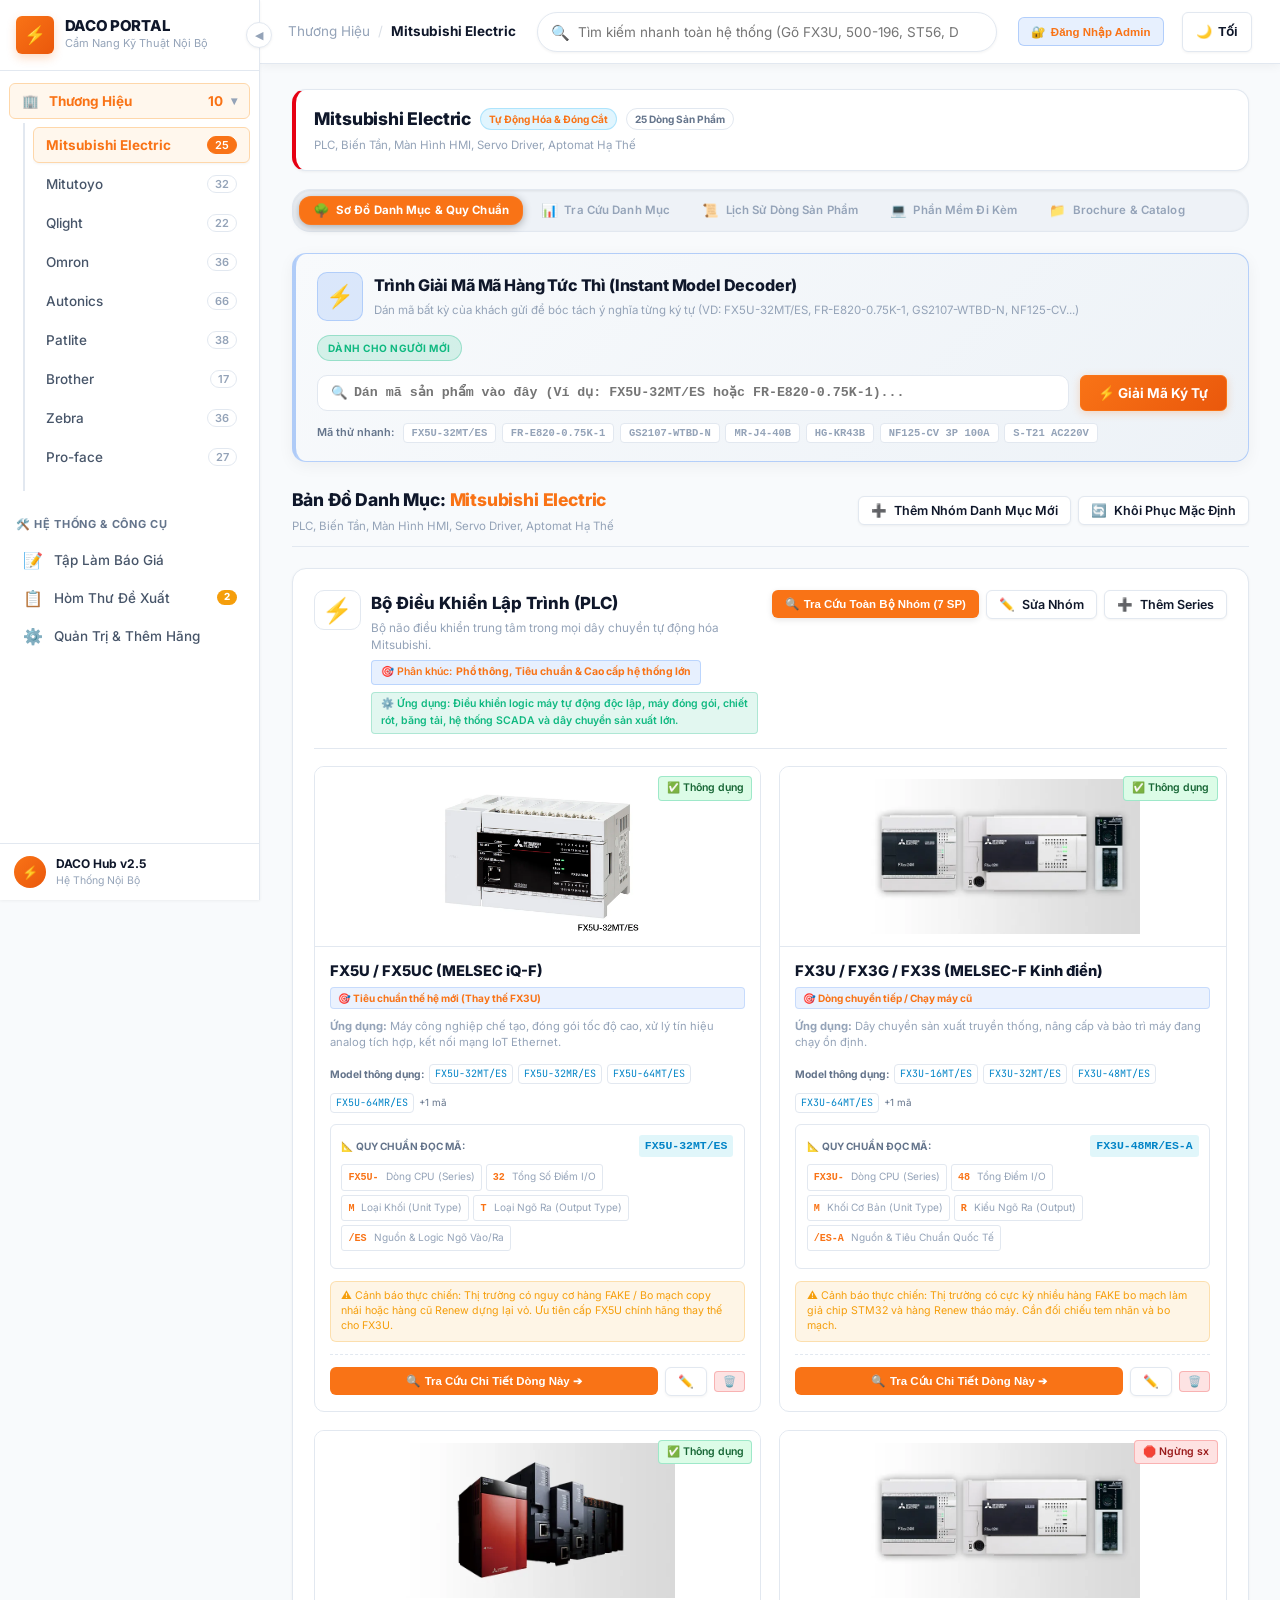
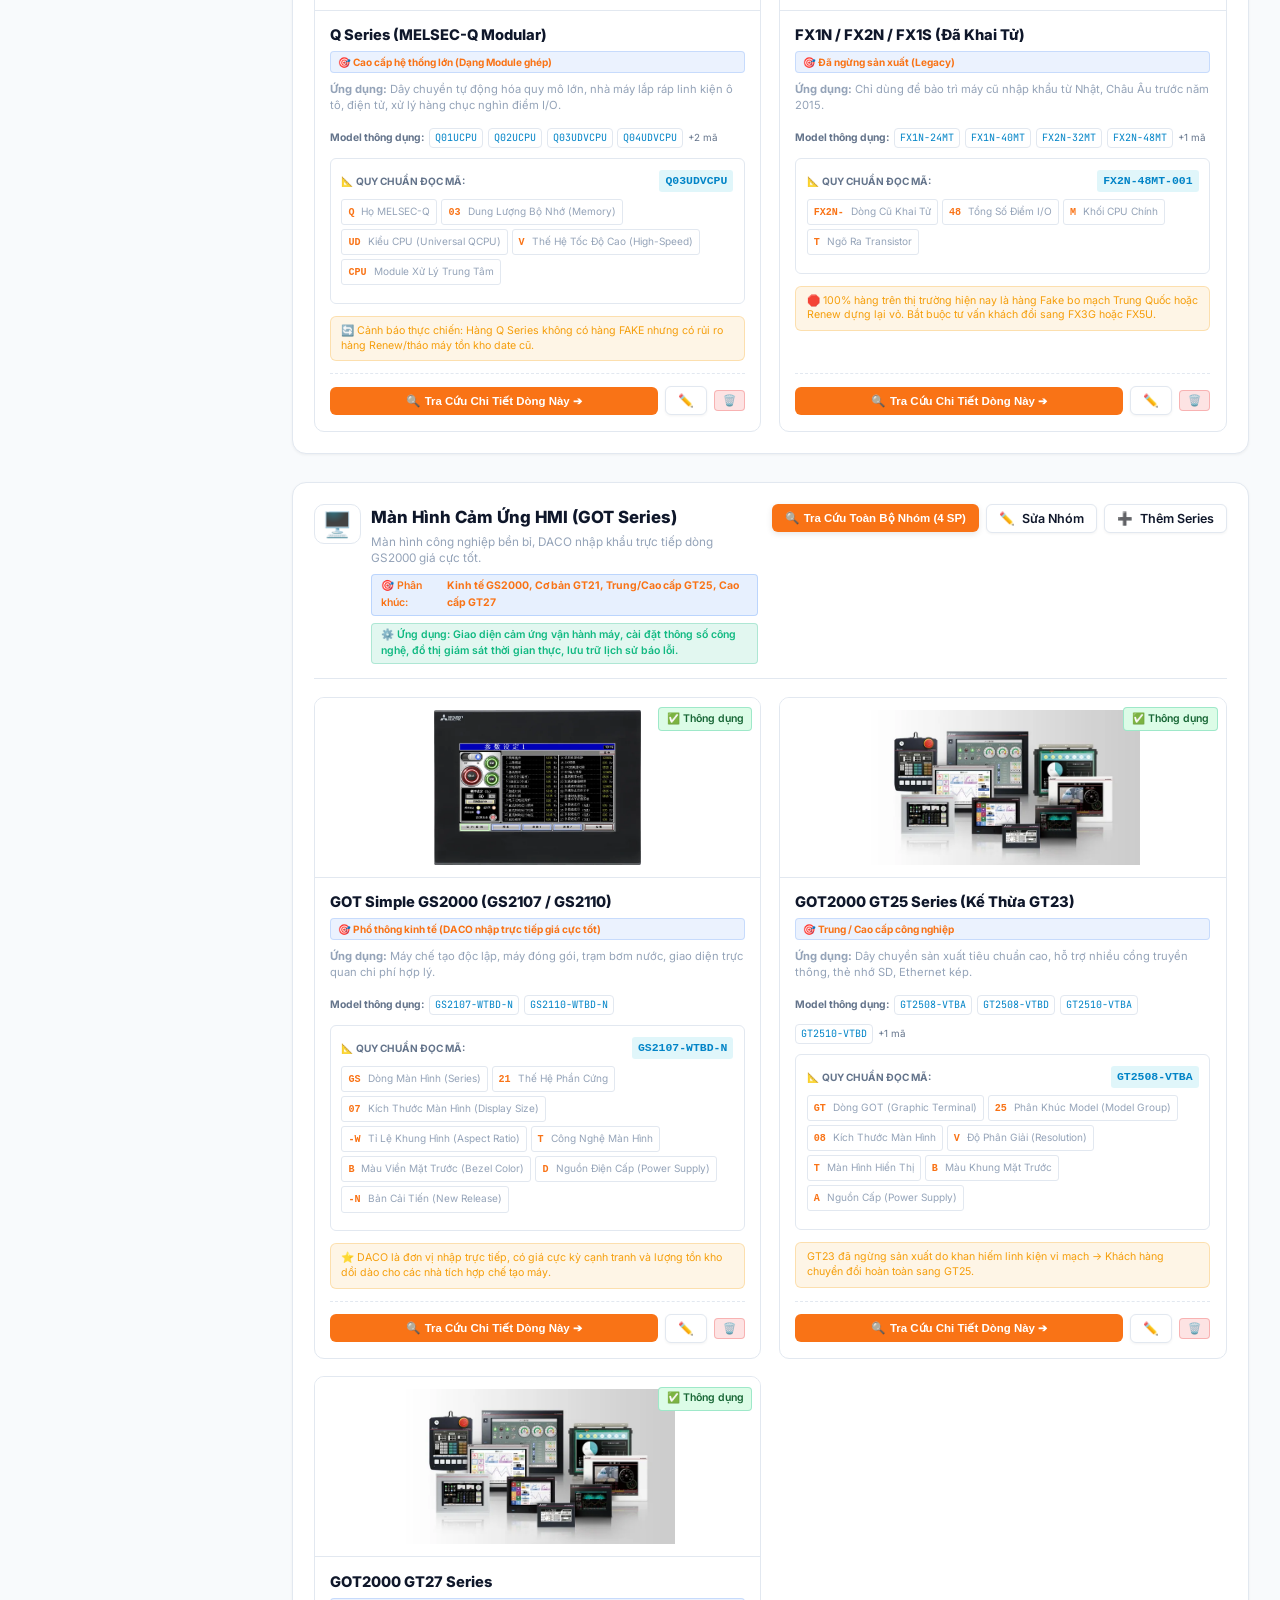
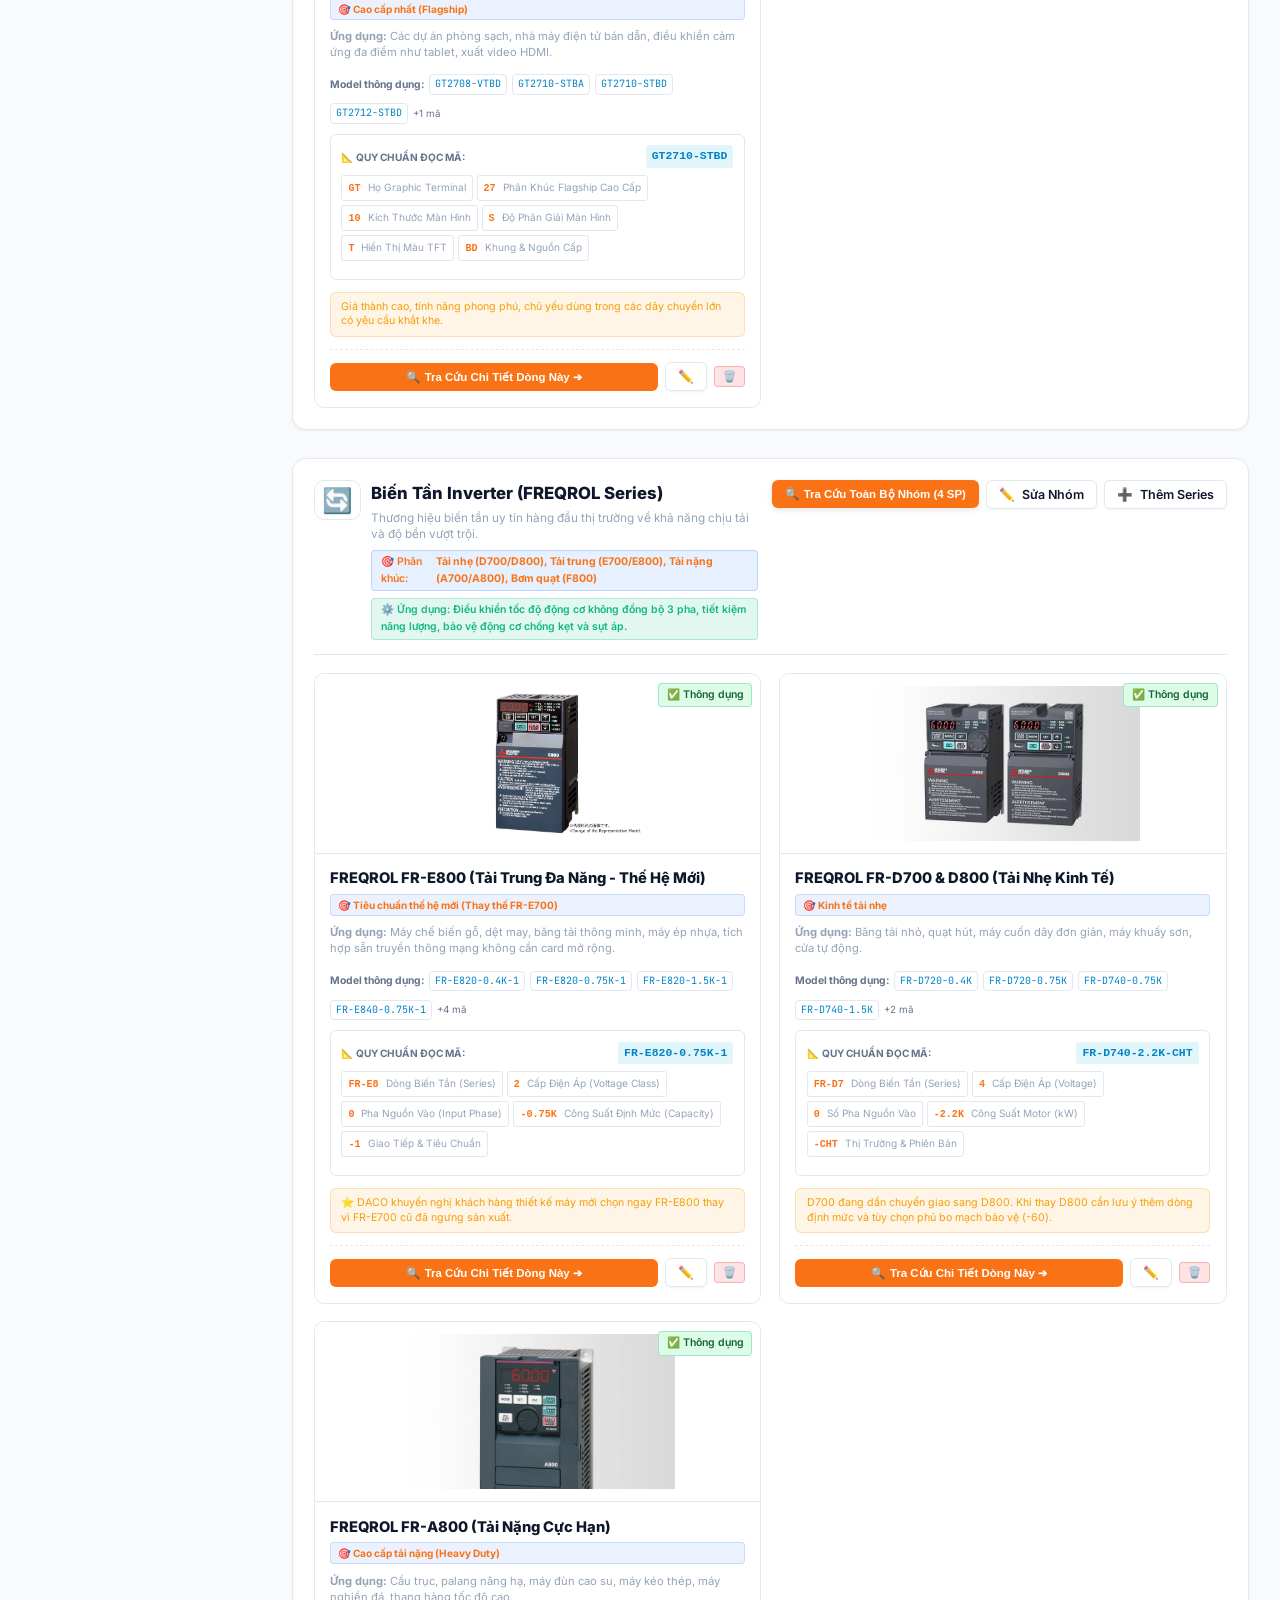
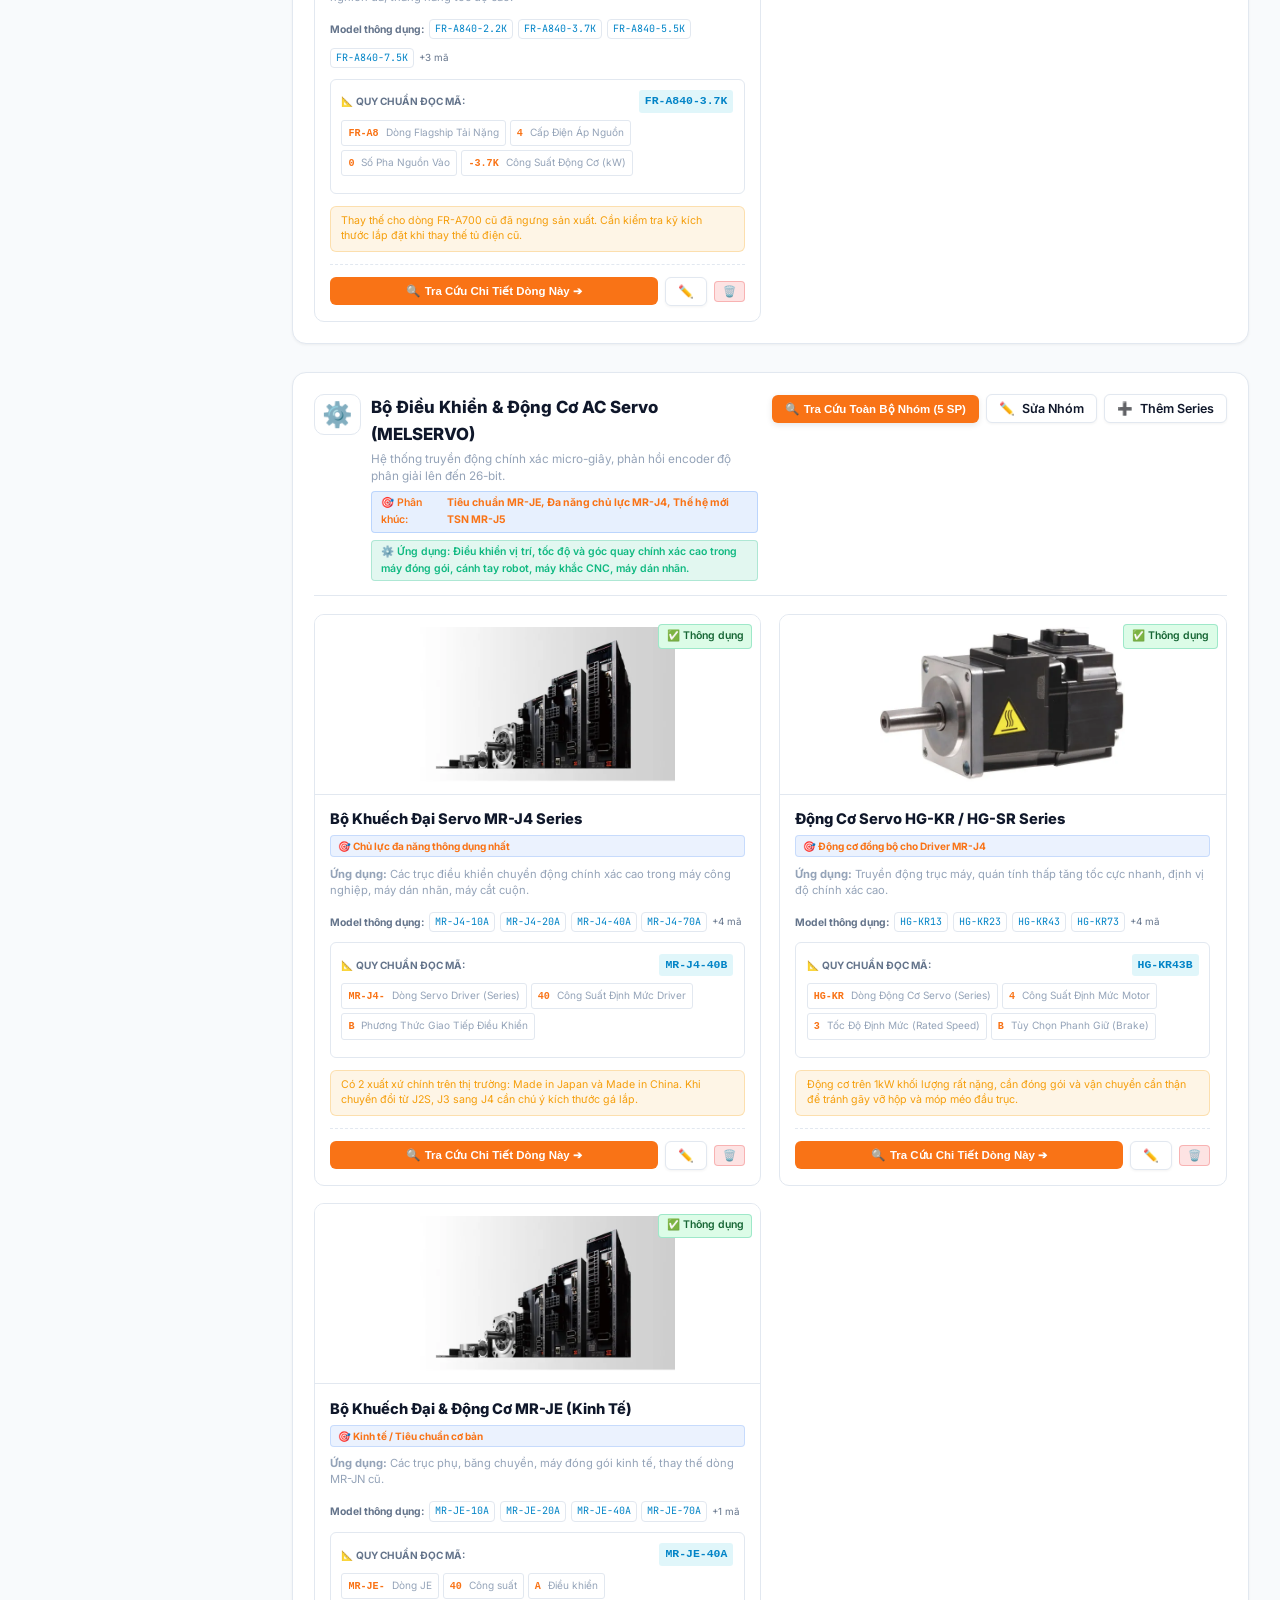
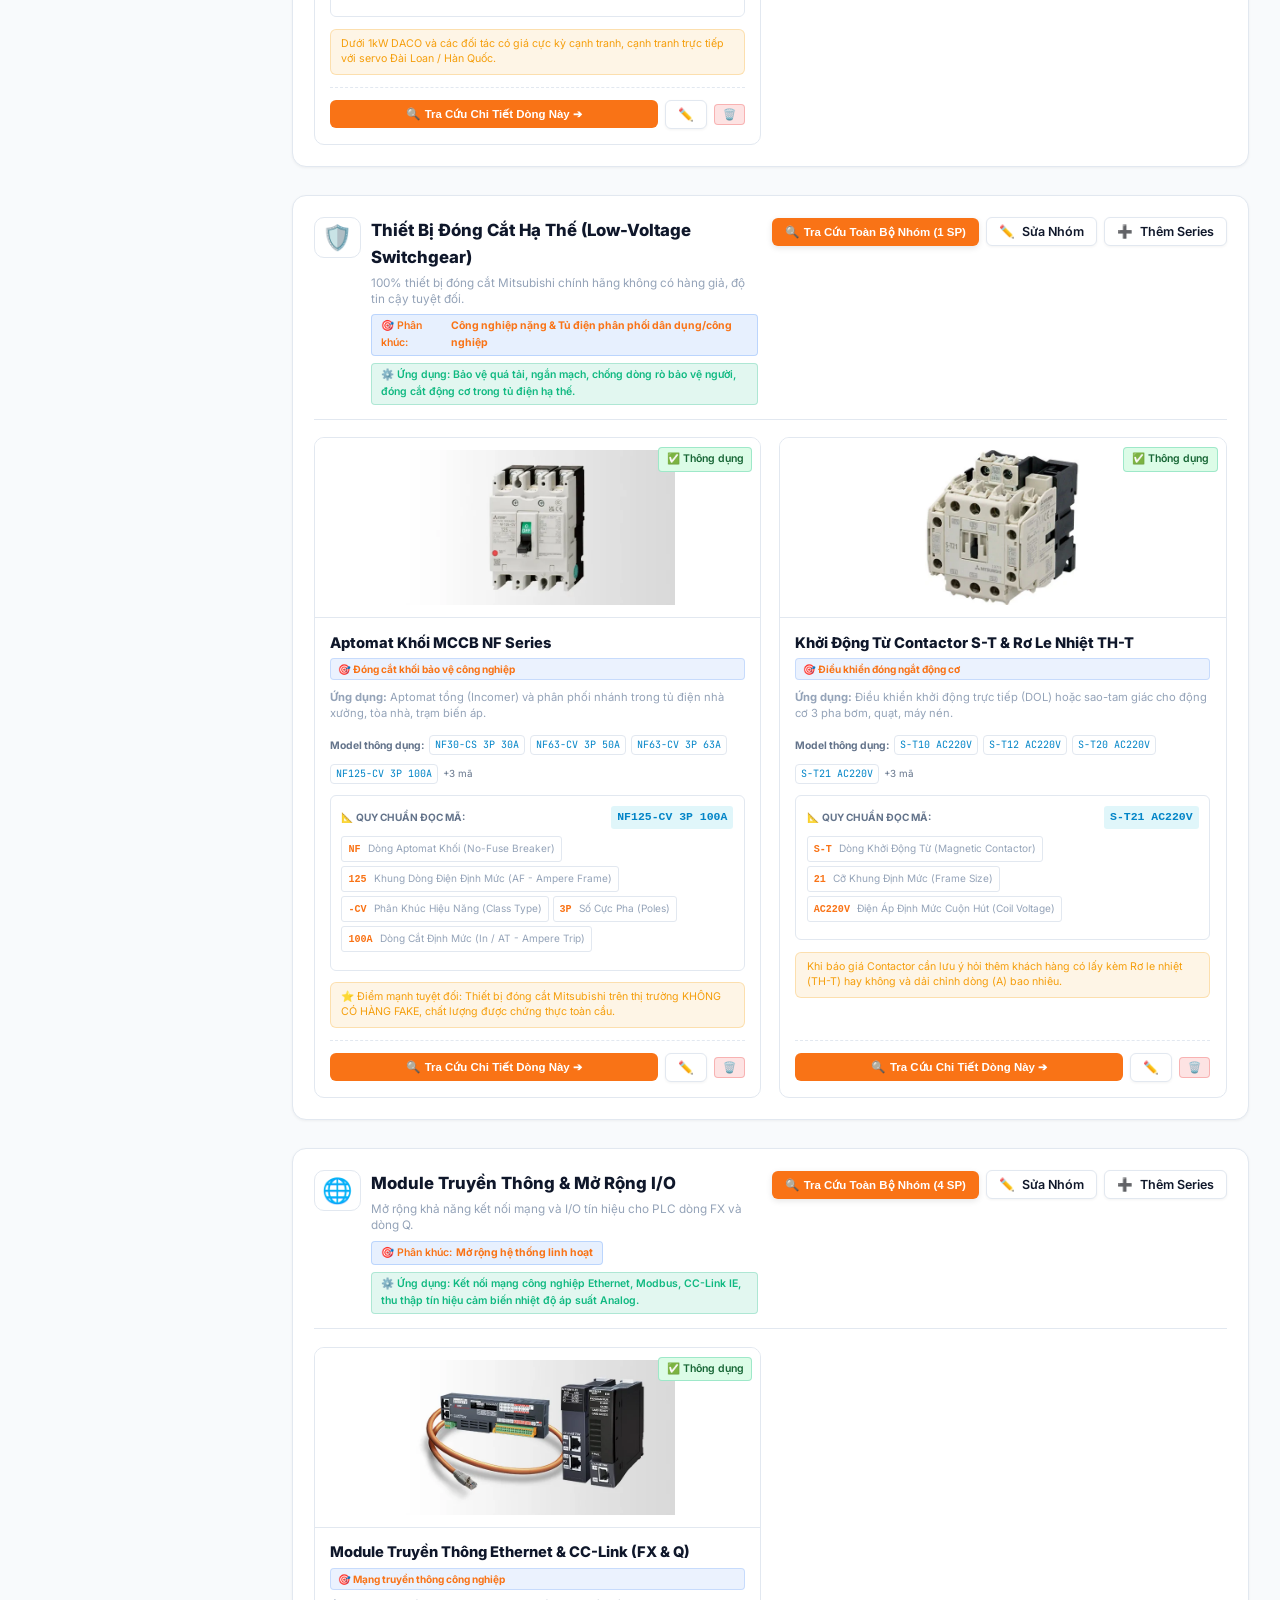
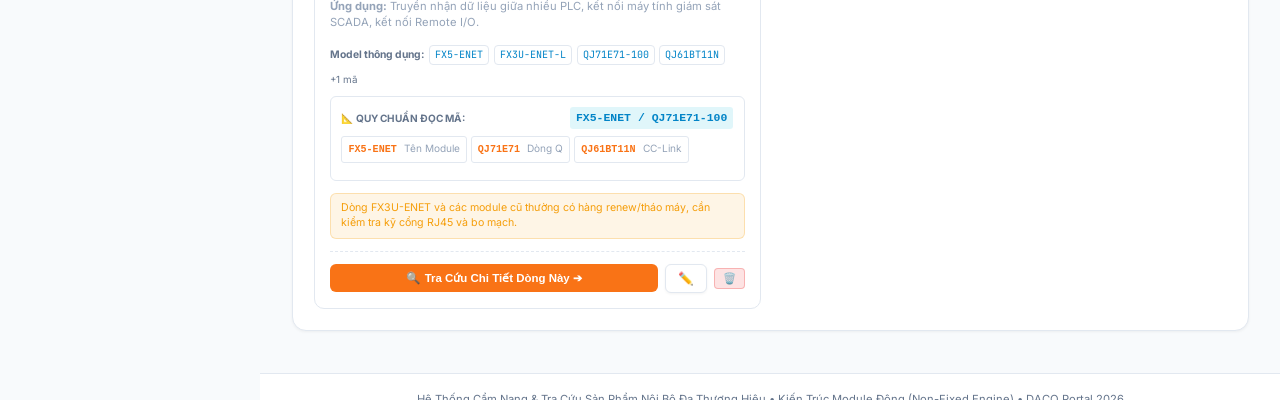
==== commit 53d0e7ae: "feat: implement Admin authentication (daco.admin) and Proposals/Notes Inbox system" ====
--- a/DACO_PORTAL_STANDALONE.html
+++ b/DACO_PORTAL_STANDALONE.html
@@ -2679,6 +2679,238 @@
 
 
 
+
+/* ===== AUTHENTICATION & ADMIN ROLES ===== */
+.btn-auth-login {
+  display: inline-flex;
+  align-items: center;
+  gap: 0.4rem;
+  padding: 0.45rem 0.9rem;
+  background: rgba(59, 130, 246, 0.12);
+  border: 1px solid rgba(59, 130, 246, 0.3);
+  color: var(--accent-blue);
+  border-radius: var(--radius-sm);
+  font-size: 0.82rem;
+  font-weight: 700;
+  cursor: pointer;
+  transition: all 0.2s ease;
+  margin-right: 0.5rem;
+}
+.btn-auth-login:hover {
+  background: var(--accent-blue);
+  color: #fff;
+  box-shadow: 0 2px 8px rgba(59, 130, 246, 0.4);
+}
+
+.admin-badge-pill {
+  display: inline-flex;
+  align-items: center;
+  gap: 0.45rem;
+  padding: 0.35rem 0.75rem;
+  background: linear-gradient(135deg, rgba(234, 88, 12, 0.15), rgba(249, 115, 22, 0.25));
+  border: 1px solid rgba(249, 115, 22, 0.5);
+  border-radius: 20px;
+  font-size: 0.8rem;
+  color: var(--accent);
+  margin-right: 0.6rem;
+}
+.btn-logout-small {
+  background: none;
+  border: none;
+  color: #ef4444;
+  font-size: 0.75rem;
+  font-weight: 700;
+  cursor: pointer;
+  padding: 2px 4px;
+  border-radius: 4px;
+  text-decoration: underline;
+  margin-left: 4px;
+}
+.btn-logout-small:hover {
+  color: #dc2626;
+}
+
+.sidebar-notes-badge {
+  display: inline-flex;
+  align-items: center;
+  justify-content: center;
+  background: #f59e0b;
+  color: #ffffff;
+  font-size: 0.7rem;
+  font-weight: 800;
+  padding: 1px 7px;
+  border-radius: 12px;
+  margin-left: auto;
+  line-height: 1.3;
+}
+
+/* ===== HÒM THƯ ĐỀ XUẤT & GHI CHÚ VIEW ===== */
+.notes-header-counter {
+  font-size: 0.78rem;
+  font-weight: 700;
+  padding: 3px 9px;
+  background: rgba(245, 158, 11, 0.15);
+  color: #f59e0b;
+  border-radius: 12px;
+  border: 1px solid rgba(245, 158, 11, 0.3);
+}
+
+.notes-filter-bar {
+  display: flex;
+  gap: 1rem;
+  align-items: center;
+  flex-wrap: wrap;
+  background: var(--bg-card);
+  padding: 0.85rem 1.15rem;
+  border-radius: var(--radius-md);
+  border: 1px solid var(--border-color);
+  margin-bottom: 1.25rem;
+}
+.notes-filter-group {
+  display: flex;
+  align-items: center;
+  gap: 0.5rem;
+}
+.notes-filter-group label {
+  font-size: 0.8rem;
+  font-weight: 700;
+  color: var(--text-muted);
+}
+.notes-select {
+  padding: 0.45rem 0.75rem;
+  border-radius: 6px;
+  border: 1px solid var(--border-color);
+  background: var(--bg-secondary);
+  color: var(--text-main);
+  font-size: 0.84rem;
+  outline: none;
+}
+.notes-select:focus {
+  border-color: var(--accent-blue);
+}
+
+.proposals-list-container {
+  display: flex;
+  flex-direction: column;
+  gap: 1rem;
+}
+
+.proposal-card {
+  background: var(--bg-card);
+  border: 1px solid var(--border-color);
+  border-radius: var(--radius-md);
+  padding: 1.15rem 1.25rem;
+  transition: all 0.2s ease;
+  position: relative;
+}
+.proposal-card:hover {
+  border-color: var(--border-hover);
+  box-shadow: var(--shadow-sm);
+}
+.proposal-card.pending {
+  border-left: 4px solid #f59e0b;
+}
+.proposal-card.approved {
+  border-left: 4px solid #10b981;
+}
+.proposal-card.rejected {
+  border-left: 4px solid #ef4444;
+}
+
+.proposal-top-row {
+  display: flex;
+  align-items: center;
+  justify-content: space-between;
+  margin-bottom: 0.6rem;
+  flex-wrap: wrap;
+  gap: 0.5rem;
+}
+.proposal-meta-left {
+  display: flex;
+  align-items: center;
+  gap: 0.5rem;
+  flex-wrap: wrap;
+}
+.proposal-status-badge {
+  font-size: 0.74rem;
+  font-weight: 700;
+  padding: 2px 8px;
+  border-radius: 4px;
+  text-transform: uppercase;
+}
+.proposal-status-badge.pending {
+  background: rgba(245, 158, 11, 0.15);
+  color: #f59e0b;
+  border: 1px solid rgba(245, 158, 11, 0.3);
+}
+.proposal-status-badge.approved {
+  background: rgba(16, 185, 129, 0.15);
+  color: #10b981;
+  border: 1px solid rgba(16, 185, 129, 0.3);
+}
+.proposal-status-badge.rejected {
+  background: rgba(239, 68, 68, 0.15);
+  color: #ef4444;
+  border: 1px solid rgba(239, 68, 68, 0.3);
+}
+
+.proposal-type-badge {
+  font-size: 0.74rem;
+  font-weight: 600;
+  padding: 2px 7px;
+  background: rgba(59, 130, 246, 0.12);
+  color: var(--accent-blue);
+  border-radius: 4px;
+}
+.proposal-author {
+  font-size: 0.82rem;
+  color: var(--text-secondary);
+  font-weight: 600;
+}
+.proposal-date {
+  font-size: 0.78rem;
+  color: var(--text-dim);
+}
+
+.proposal-content {
+  font-size: 0.92rem;
+  color: var(--text-main);
+  line-height: 1.5;
+  margin-bottom: 0.75rem;
+  white-space: pre-line;
+}
+
+.proposal-link-box {
+  background: var(--bg-secondary);
+  padding: 0.4rem 0.75rem;
+  border-radius: 4px;
+  font-size: 0.8rem;
+  margin-bottom: 0.75rem;
+  display: inline-flex;
+  align-items: center;
+  gap: 0.4rem;
+}
+
+.proposal-admin-feedback {
+  background: rgba(16, 185, 129, 0.08);
+  border: 1px dashed rgba(16, 185, 129, 0.4);
+  padding: 0.6rem 0.9rem;
+  border-radius: 6px;
+  margin-top: 0.6rem;
+  font-size: 0.84rem;
+  color: #10b981;
+}
+
+.proposal-actions-row {
+  display: flex;
+  gap: 0.5rem;
+  align-items: center;
+  justify-content: flex-end;
+  border-top: 1px solid var(--border-color);
+  padding-top: 0.65rem;
+  margin-top: 0.65rem;
+}
+
 </style>
 </head>
 <body data-theme="light">
@@ -2724,6 +2956,11 @@
           <span class="nav-icon">📝</span>
           <span class="nav-label">Tập Làm Báo Giá</span>
         </button>
+        <button class="sidebar-nav-item" id="sidebarNavNotes" onclick="switchToGlobalView('notes')">
+          <span class="nav-icon">📋</span>
+          <span class="nav-label">Hòm Thư Đề Xuất</span>
+          <span class="sidebar-notes-badge" id="sidebarNotesBadge">0</span>
+        </button>
         <button class="sidebar-nav-item" id="sidebarNavAdmin" onclick="switchToGlobalView('admin')">
           <span class="nav-icon">⚙️</span>
           <span class="nav-label">Quản Trị & Thêm Hãng</span>
@@ -2760,8 +2997,13 @@
           <div class="search-dropdown" id="searchDropdown"></div>
         </div>
 
-        <!-- Header Actions: Theme Toggle -->
+        <!-- Header Actions: Theme Toggle & Admin Auth -->
         <div class="header-actions">
+          <div id="headerAuthContainer" style="display: flex; align-items: center;">
+            <button class="btn-auth-login" id="btnHeaderLogin" onclick="openAdminLoginModal()" title="Đăng nhập dành cho Quản trị viên">
+              <span>🔐</span> <span class="auth-btn-text">Đăng Nhập Admin</span>
+            </button>
+          </div>
           <button class="theme-toggle" id="themeToggleBtn" title="Chuyển chế độ Sáng / Tối">
             <span id="themeIcon">🌙</span> <span id="themeText">Tối</span>
           </button>
@@ -3081,6 +3323,71 @@
       </div>
     </section>
 
+    <!-- VIEW: HÒM THƯ ĐỀ XUẤT & GHI CHÚ (FEEDBACK & CHANGE PROPOSALS) -->
+    <section id="view-notes" class="view-section hidden">
+      <div style="display: flex; justify-content: space-between; align-items: flex-start; margin-bottom: 1.25rem; flex-wrap: wrap; gap: 1rem;">
+        <div>
+          <h2 style="font-size: 1.35rem; font-weight: 800; margin-bottom: 0.35rem; display: flex; align-items: center; gap: 0.5rem;">
+            <span>📋</span> <span>Hòm Thư Đề Xuất & Ghi Chú Chỉnh Sửa</span>
+            <span class="notes-header-counter" id="notesHeaderCounter">0 ghi chú</span>
+          </h2>
+          <p style="color: var(--text-muted); font-size: 0.88rem; max-width: 780px; line-height: 1.45;">
+            Toàn bộ phản hồi, ghi chú giá/nhà cung cấp, đề xuất sửa thông số hoặc bổ sung catalogue từ đội ngũ <b>Kinh doanh (Sales)</b> và <b>Mua hàng (Purchasing)</b> được tập hợp tại đây để Admin kiểm duyệt và cập nhật chính thức.
+          </p>
+        </div>
+        <div style="display: flex; gap: 0.75rem; align-items: center; flex-wrap: wrap;">
+          <button class="btn-primary" onclick="openNoteProposalModal(null, '', '')" style="font-weight: 700; display: inline-flex; align-items: center; gap: 0.4rem; padding: 0.6rem 1.1rem; border-radius: var(--radius-sm); font-size: 0.88rem; background: var(--gradient-warning); color: #fff; box-shadow: 0 4px 12px rgba(245,158,11,0.3);">
+            <span>➕</span> <span>Tạo Ghi Chú / Đề Xuất Mới</span>
+          </button>
+        </div>
+      </div>
+
+      <!-- Filter Bar -->
+      <div class="notes-filter-bar">
+        <div class="notes-filter-group">
+          <label>Lọc theo Hãng:</label>
+          <select id="notesFilterBrand" onchange="renderProposalsList()" class="notes-select">
+            <option value="all">Tất cả thương hiệu</option>
+            <option value="mitsubishi">Mitsubishi Electric</option>
+            <option value="qlight">Qlight</option>
+            <option value="brother">Brother</option>
+            <option value="proface">Pro-face</option>
+            <option value="mitutoyo">Mitutoyo</option>
+            <option value="omron">Omron</option>
+            <option value="autonics">Autonics</option>
+            <option value="patlite">Patlite</option>
+            <option value="zebra">Zebra</option>
+            <option value="other">Hệ Thống / Hãng Khác</option>
+          </select>
+        </div>
+        <div class="notes-filter-group">
+          <label>Trạng thái duyệt:</label>
+          <select id="notesFilterStatus" onchange="renderProposalsList()" class="notes-select">
+            <option value="all">Tất cả trạng thái</option>
+            <option value="pending">⏳ Chờ Admin duyệt</option>
+            <option value="approved">✅ Đã phê duyệt / Cập nhật</option>
+            <option value="rejected">❌ Đã từ chối</option>
+          </select>
+        </div>
+        <div class="notes-filter-group">
+          <label>Loại đề xuất:</label>
+          <select id="notesFilterType" onchange="renderProposalsList()" class="notes-select">
+            <option value="all">Tất cả phân loại</option>
+            <option value="spec">Sửa thông số / Model</option>
+            <option value="catalog">Cập nhật Catalogue / File</option>
+            <option value="price_supplier">Ghi chú Giá & Nhà cung cấp</option>
+            <option value="new_product">Đề xuất thêm Model mới</option>
+            <option value="other">Ý kiến khác</option>
+          </select>
+        </div>
+      </div>
+
+      <!-- Proposals List Container -->
+      <div id="proposalsListContainer" class="proposals-list-container">
+        <!-- Rendered dynamically -->
+      </div>
+    </section>
+
     <!-- VIEW 6: ADMIN DATA MANAGER & NEW BRAND CREATOR -->
     <section id="view-admin" class="view-section hidden">
       <div style="margin-bottom: 1.25rem;">
@@ -3591,6 +3898,103 @@
     <div class="modal-card" style="max-width: 700px; max-height: 90vh;">
       <button class="modal-close" onclick="closeSupplierEditModal()">&times;</button>
       <div id="supplierEditModalContent"></div>
+    </div>
+  </div>
+
+  <!-- Modal Đăng Nhập Quản Trị Viên (Admin Login) -->
+  <div class="modal-overlay" id="adminLoginModal">
+    <div class="modal-card" style="max-width: 440px; border-radius: 14px;">
+      <button class="modal-close" onclick="closeAdminLoginModal()">&times;</button>
+      <div style="text-align: center; margin-bottom: 1.5rem;">
+        <div style="font-size: 2.5rem; margin-bottom: 0.5rem;">🔐</div>
+        <h3 style="font-size: 1.3rem; font-weight: 800; color: var(--text-main); margin-bottom: 0.35rem;">Đăng Nhập Quản Trị Viên</h3>
+        <p style="font-size: 0.84rem; color: var(--text-muted); line-height: 1.4;">Chỉ Admin mới có quyền sửa đổi cơ sở dữ liệu, quy hoạch danh mục và phê duyệt các đề xuất.</p>
+      </div>
+      <form id="adminLoginForm" onsubmit="submitAdminLogin(event)">
+        <div style="margin-bottom: 1rem;">
+          <label style="display: block; font-size: 0.78rem; font-weight: 700; color: var(--text-dim); text-transform: uppercase; margin-bottom: 0.4rem;">Tài Khoản Admin:</label>
+          <input type="text" id="adminUsernameInput" placeholder="daco.admin" autocomplete="username" required style="width: 100%; padding: 0.65rem 0.9rem; border-radius: 8px; border: 1px solid var(--border-color); background: var(--bg-secondary); color: var(--text-main); font-size: 0.92rem;">
+        </div>
+        <div style="margin-bottom: 1.25rem;">
+          <label style="display: block; font-size: 0.78rem; font-weight: 700; color: var(--text-dim); text-transform: uppercase; margin-bottom: 0.4rem;">Mật Khẩu:</label>
+          <input type="password" id="adminPasswordInput" placeholder="••••••••" autocomplete="current-password" required style="width: 100%; padding: 0.65rem 0.9rem; border-radius: 8px; border: 1px solid var(--border-color); background: var(--bg-secondary); color: var(--text-main); font-size: 0.92rem;">
+          <div id="adminLoginError" style="display: none; color: #ef4444; font-size: 0.8rem; font-weight: 600; margin-top: 0.5rem;"></div>
+        </div>
+        <div style="display: flex; gap: 0.75rem; justify-content: flex-end;">
+          <button type="button" class="btn-secondary" onclick="closeAdminLoginModal()" style="padding: 0.6rem 1.1rem;">Hủy</button>
+          <button type="submit" class="btn-primary" style="padding: 0.6rem 1.4rem; font-weight: 700; background: var(--gradient-primary);">Đăng Nhập</button>
+        </div>
+      </form>
+    </div>
+  </div>
+
+  <!-- Modal Gửi Ghi Chú / Đề Xuất Sửa (Note Proposal Modal) -->
+  <div class="modal-overlay" id="noteProposalModal">
+    <div class="modal-card" style="max-width: 620px; max-height: 90vh;">
+      <button class="modal-close" onclick="closeNoteProposalModal()">&times;</button>
+      <div style="margin-bottom: 1.25rem;">
+        <div style="display: flex; align-items: center; gap: 0.5rem; margin-bottom: 0.25rem;">
+          <span style="font-size: 1.3rem;">📝</span>
+          <h3 style="font-size: 1.2rem; font-weight: 800; color: var(--text-main);">Gửi Ghi Chú & Đề Xuất Chỉnh Sửa</h3>
+        </div>
+        <p style="font-size: 0.84rem; color: var(--text-muted); line-height: 1.4;">Ghi chú của bạn sẽ được lưu vào hệ thống để mọi người cùng xem và gửi tới Admin phê duyệt cập nhật.</p>
+      </div>
+      <form id="noteProposalForm" onsubmit="submitNoteProposal(event)">
+        <input type="hidden" id="proposalProductId" value="">
+        <div style="display: grid; grid-template-columns: 1fr 1fr; gap: 0.75rem; margin-bottom: 0.85rem;">
+          <div>
+            <label style="display: block; font-size: 0.76rem; font-weight: 700; color: var(--text-dim); text-transform: uppercase; margin-bottom: 0.35rem;">Họ Tên & Bộ Phận (*):</label>
+            <input type="text" id="proposalAuthorInput" placeholder="Ví dụ: Hoàng - Sales Hà Nội" required style="width: 100%; padding: 0.6rem 0.8rem; border-radius: 6px; border: 1px solid var(--border-color); background: var(--bg-secondary); color: var(--text-main); font-size: 0.88rem;">
+          </div>
+          <div>
+            <label style="display: block; font-size: 0.76rem; font-weight: 700; color: var(--text-dim); text-transform: uppercase; margin-bottom: 0.35rem;">Thương Hiệu Liên Quan:</label>
+            <select id="proposalBrandSelect" style="width: 100%; padding: 0.6rem 0.8rem; border-radius: 6px; border: 1px solid var(--border-color); background: var(--bg-secondary); color: var(--text-main); font-size: 0.88rem;">
+              <option value="mitsubishi">Mitsubishi Electric</option>
+              <option value="qlight">Qlight</option>
+              <option value="brother">Brother</option>
+              <option value="proface">Pro-face</option>
+              <option value="mitutoyo">Mitutoyo</option>
+              <option value="omron">Omron</option>
+              <option value="autonics">Autonics</option>
+              <option value="patlite">Patlite</option>
+              <option value="zebra">Zebra</option>
+              <option value="other">Hãng Khác / Toàn Hệ Thống</option>
+            </select>
+          </div>
+        </div>
+
+        <div style="display: grid; grid-template-columns: 1fr 1fr; gap: 0.75rem; margin-bottom: 0.85rem;">
+          <div>
+            <label style="display: block; font-size: 0.76rem; font-weight: 700; color: var(--text-dim); text-transform: uppercase; margin-bottom: 0.35rem;">Dòng Sản Phẩm / Mã Model:</label>
+            <input type="text" id="proposalProductSerialInput" placeholder="Ví dụ: PFXET6400WAD, PT-E850TKW..." style="width: 100%; padding: 0.6rem 0.8rem; border-radius: 6px; border: 1px solid var(--border-color); background: var(--bg-secondary); color: var(--text-main); font-size: 0.88rem;">
+          </div>
+          <div>
+            <label style="display: block; font-size: 0.76rem; font-weight: 700; color: var(--text-dim); text-transform: uppercase; margin-bottom: 0.35rem;">Phân Loại Đề Xuất:</label>
+            <select id="proposalTypeSelect" style="width: 100%; padding: 0.6rem 0.8rem; border-radius: 6px; border: 1px solid var(--border-color); background: var(--bg-secondary); color: var(--text-main); font-size: 0.88rem;">
+              <option value="spec">Sửa thông số / Model kỹ thuật</option>
+              <option value="catalog">Cập nhật Catalogue / File PDF</option>
+              <option value="price_supplier">Ghi chú Giá vốn, Tồn kho & Nhà cung cấp</option>
+              <option value="new_product">Đề xuất bổ sung Model / Dòng mới</option>
+              <option value="other">Góp ý khác</option>
+            </select>
+          </div>
+        </div>
+
+        <div style="margin-bottom: 0.85rem;">
+          <label style="display: block; font-size: 0.76rem; font-weight: 700; color: var(--text-dim); text-transform: uppercase; margin-bottom: 0.35rem;">Nội Dung Ghi Chú / Đề Xuất Cụ Thể (*):</label>
+          <textarea id="proposalContentInput" rows="4" placeholder="Mô tả chi tiết những gì cần chỉnh sửa, thông tin báo giá mới từ NCC, hoặc lỗi sai cần đính chính..." required style="width: 100%; padding: 0.65rem 0.85rem; border-radius: 6px; border: 1px solid var(--border-color); background: var(--bg-secondary); color: var(--text-main); font-size: 0.88rem; line-height: 1.45;"></textarea>
+        </div>
+
+        <div style="margin-bottom: 1.25rem;">
+          <label style="display: block; font-size: 0.76rem; font-weight: 700; color: var(--text-dim); text-transform: uppercase; margin-bottom: 0.35rem;">Link Tài Liệu / Báo Giá Đính Kèm (Nếu có):</label>
+          <input type="text" id="proposalLinkInput" placeholder="https://... hoặc tên file catalogue đính kèm" style="width: 100%; padding: 0.55rem 0.8rem; border-radius: 6px; border: 1px solid var(--border-color); background: var(--bg-secondary); color: var(--text-main); font-size: 0.85rem;">
+        </div>
+
+        <div style="display: flex; gap: 0.75rem; justify-content: flex-end;">
+          <button type="button" class="btn-secondary" onclick="closeNoteProposalModal()" style="padding: 0.6rem 1.1rem;">Hủy</button>
+          <button type="submit" class="btn-primary" style="padding: 0.6rem 1.4rem; font-weight: 700; background: var(--gradient-warning); color: #fff;">Gửi Đề Xuất Cho Admin</button>
+        </div>
+      </form>
     </div>
   </div>
 
@@ -18392,6 +18796,12 @@
 
 // Switch To Global Views (Tập Làm Báo Giá hoặc Quản Trị Hệ Thống)
 function switchToGlobalView(viewName) {
+  // Guard Admin View: require login
+  if (viewName === 'admin' && !isAdminLoggedIn()) {
+    openAdminLoginModal('Tính năng Quản trị & Quy hoạch danh mục yêu cầu tài khoản Admin (daco.admin).');
+    return;
+  }
+
   CURRENT_VIEW = viewName;
 
   // 1. Hide Brand-specific wrapper
@@ -18405,19 +18815,25 @@
 
   // 3. Update Sidebar active states
   const btnQuote = document.getElementById('sidebarNavQuotation');
+  const btnNotes = document.getElementById('sidebarNavNotes');
   const btnAdmin = document.getElementById('sidebarNavAdmin');
   if (btnQuote) btnQuote.classList.toggle('active', viewName === 'quotation');
+  if (btnNotes) btnNotes.classList.toggle('active', viewName === 'notes');
   if (btnAdmin) btnAdmin.classList.toggle('active', viewName === 'admin');
 
   const accordionToggle = document.getElementById('brandAccordionToggle');
   if (accordionToggle) accordionToggle.classList.remove('active');
 
-  // 4. Update Breadcrumbs
+  // 4. Update Breadcrumbs & trigger renders
   const bcCat = document.getElementById('bcCategory');
   const bcCur = document.getElementById('bcCurrent');
   if (viewName === 'quotation') {
     if (bcCat) bcCat.innerText = 'Công Cụ Hệ Thống';
     if (bcCur) bcCur.innerText = 'Tập Làm Báo Giá';
+  } else if (viewName === 'notes') {
+    if (bcCat) bcCat.innerText = 'Hệ Thống Phản Hồi';
+    if (bcCur) bcCur.innerText = 'Hòm Thư Đề Xuất & Ghi Chú';
+    renderProposalsList();
   } else if (viewName === 'admin') {
     if (bcCat) bcCat.innerText = 'Quản Trị Hệ Thống';
     if (bcCur) bcCur.innerText = 'Cập Nhật & Thêm Hãng';
@@ -18908,7 +19324,12 @@
     clearTimeout(_rowClickTimer);
     _rowClickTimer = null;
     closeModal();
-    openEditProductModal(id);
+    if (isAdminLoggedIn()) {
+      openEditProductModal(id);
+    } else {
+      const p = (BRAND_DATA[CURRENT_BRAND]?.products || []).find(x => x.id === id);
+      openNoteProposalModal(id, p ? p.serial : '', p ? p.cat : '');
+    }
   } else {
     _rowClickTimer = setTimeout(() => {
       _rowClickTimer = null;
@@ -19346,9 +19767,15 @@
             ${p.fake === 'Có' ? '<span class="badge badge-red">⚠️ Fake</span>' : ''}
             ${p.renew === 'Có' ? '<span class="badge badge-amber">🔄 Renew</span>' : ''}
           </div>
-          <button type="button" class="btn-primary btn-sm" onclick="closeModal(); openEditProductModal(${p.id});" style="font-weight: 700; display: inline-flex; align-items: center; gap: 0.35rem; padding: 0.45rem 0.9rem; box-shadow: 0 2px 8px rgba(59,130,246,0.35); font-size: 0.82rem;">
-            ✏️ Chỉnh Sửa Thông Tin SP
-          </button>
+          ${isAdminLoggedIn() ? `
+            <button type="button" class="btn-primary btn-sm" onclick="closeModal(); openEditProductModal(${p.id});" style="font-weight: 700; display: inline-flex; align-items: center; gap: 0.35rem; padding: 0.45rem 0.9rem; box-shadow: 0 2px 8px rgba(59,130,246,0.35); font-size: 0.82rem;">
+              ✏️ Chỉnh Sửa Thông Tin SP
+            </button>
+          ` : `
+            <button type="button" class="btn-secondary btn-sm" onclick="closeModal(); openNoteProposalModal(${p.id}, '${escapeHtml(p.serial)}', '${escapeHtml(p.cat)}');" style="font-weight: 700; display: inline-flex; align-items: center; gap: 0.35rem; padding: 0.45rem 0.9rem; font-size: 0.82rem; background: rgba(245, 158, 11, 0.15); color: #f59e0b; border: 1px solid rgba(245, 158, 11, 0.4);" title="Gửi ghi chú đề xuất cần chỉnh sửa cho Admin phê duyệt">
+              📝 Gửi Ghi Chú / Đề Xuất Sửa
+            </button>
+          `}
         </div>
         <h2 style="font-size: 1.4rem; font-weight: 800; margin-bottom: 0.35rem; color: var(--text-main);">${p.serial}</h2>
         <div style="color: var(--text-muted); font-size: 0.9rem; line-height: 1.4;">${p.subcat}</div>
@@ -23066,6 +23493,437 @@
 }
 
 
+
+// =========================================================================
+// ===== ADMIN AUTHENTICATION & PROPOSALS / NOTES MANAGEMENT SYSTEM =====
+// =========================================================================
+
+const ADMIN_CREDENTIALS = {
+  username: 'daco.admin',
+  password: 'Daco@1915'
+};
+
+function isAdminLoggedIn() {
+  return sessionStorage.getItem('DACO_ADMIN_LOGGED_IN') === 'true';
+}
+
+function updateAuthUI() {
+  const container = document.getElementById('headerAuthContainer');
+  if (!container) return;
+
+  if (isAdminLoggedIn()) {
+    container.innerHTML = `
+      <div class="admin-badge-pill" title="Đang đăng nhập với quyền Quản trị viên">
+        <span>👑</span> <span>daco.admin</span>
+        <button class="btn-logout-small" onclick="handleAdminLogout()">[Đăng xuất]</button>
+      </div>
+    `;
+  } else {
+    container.innerHTML = `
+      <button class="btn-auth-login" id="btnHeaderLogin" onclick="openAdminLoginModal()" title="Đăng nhập dành cho Quản trị viên">
+        <span>🔐</span> <span class="auth-btn-text">Đăng Nhập Admin</span>
+      </button>
+    `;
+  }
+}
+
+function openAdminLoginModal(customMessage) {
+  const modal = document.getElementById('adminLoginModal');
+  const err = document.getElementById('adminLoginError');
+  if (err) {
+    if (customMessage) {
+      err.innerText = customMessage;
+      err.style.display = 'block';
+      err.style.color = 'var(--accent-blue)';
+    } else {
+      err.style.display = 'none';
+      err.style.color = '#ef4444';
+    }
+  }
+  if (modal) modal.classList.add('active');
+  const userInp = document.getElementById('adminUsernameInput');
+  if (userInp) setTimeout(() => userInp.focus(), 150);
+}
+
+function closeAdminLoginModal() {
+  const modal = document.getElementById('adminLoginModal');
+  if (modal) modal.classList.remove('active');
+  const err = document.getElementById('adminLoginError');
+  if (err) err.style.display = 'none';
+}
+
+function submitAdminLogin(e) {
+  if (e) e.preventDefault();
+  const u = (document.getElementById('adminUsernameInput').value || '').trim();
+  const p = (document.getElementById('adminPasswordInput').value || '').trim();
+  const err = document.getElementById('adminLoginError');
+
+  if (u === ADMIN_CREDENTIALS.username && p === ADMIN_CREDENTIALS.password) {
+    sessionStorage.setItem('DACO_ADMIN_LOGGED_IN', 'true');
+    sessionStorage.setItem('DACO_ADMIN_USER', u);
+    closeAdminLoginModal();
+    updateAuthUI();
+    showToast('👑 Đăng nhập Quản trị viên (Admin) thành công!');
+
+    // Re-render views to unlock admin controls
+    if (CURRENT_VIEW === 'brand') {
+      const data = BRAND_DATA[CURRENT_BRAND];
+      if (data && data.products) renderProductsTable(data.products);
+    } else if (CURRENT_VIEW === 'notes') {
+      renderProposalsList();
+    } else if (CURRENT_VIEW === 'admin') {
+      // Refresh admin view
+    }
+  } else {
+    if (err) {
+      err.innerText = '❌ Sai tài khoản hoặc mật khẩu! (Lưu ý: Mật khẩu có chữ D viết hoa: Daco@1915)';
+      err.style.display = 'block';
+      err.style.color = '#ef4444';
+    }
+  }
+}
+
+function handleAdminLogout() {
+  sessionStorage.removeItem('DACO_ADMIN_LOGGED_IN');
+  sessionStorage.removeItem('DACO_ADMIN_USER');
+  updateAuthUI();
+  showToast('Đã đăng xuất khỏi tài khoản Quản trị viên.');
+
+  if (CURRENT_VIEW === 'admin') {
+    switchBrand(CURRENT_BRAND);
+  } else if (CURRENT_VIEW === 'brand') {
+    const data = BRAND_DATA[CURRENT_BRAND];
+    if (data && data.products) renderProductsTable(data.products);
+  } else if (CURRENT_VIEW === 'notes') {
+    renderProposalsList();
+  }
+}
+
+// ===== PROPOSALS & NOTES MANAGEMENT =====
+
+const DEFAULT_PROPOSALS = [
+  {
+    id: 1,
+    author: 'Hải (Sales Hà Nội)',
+    brand: 'proface',
+    productSerial: 'Pro-face PFXET6400WAD',
+    type: 'price_supplier',
+    typeText: 'Ghi chú Giá & Tồn kho NCC',
+    content: 'Đại lý Hợp Long báo tồn kho ET6400WAD hiện còn hơn 25 bộ tại kho Long Biên, chiết khấu thêm 3.5% cho đơn dự án số lượng từ 3 bộ trở lên. Đề xuất cập nhật vào hồ sơ nhà cung cấp để anh em Sales chào giá cạnh tranh.',
+    link: '',
+    status: 'approved',
+    date: '07/10/2026 14:15',
+    adminComment: 'Admin đã duyệt: Đã ghi nhận vào hồ sơ thế mạnh Hợp Long.'
+  },
+  {
+    id: 2,
+    author: 'Lan (Thu Mua - Purchasing)',
+    brand: 'brother',
+    productSerial: 'PT-E850TKW',
+    type: 'spec',
+    typeText: 'Sửa thông số / Model',
+    content: 'Khách hàng tủ điện hỏi nhiều về việc máy in ống lồng PT-E850TKW có in được ống co nhiệt và ống PVC Max LM không. Đề xuất bổ sung ghi chú kỹ thuật: Máy tương thích cả ống lồng Brother và ống PVC tiêu chuẩn Ø2.5 - 6.5mm.',
+    link: '',
+    status: 'pending',
+    date: '08/10/2026 09:30',
+    adminComment: ''
+  },
+  {
+    id: 3,
+    author: 'Minh (Kỹ Thuật Hỗ Trợ Dự Án)',
+    brand: 'mitsubishi',
+    productSerial: 'FX5U / FX5UC (MELSEC iQ-F)',
+    type: 'catalog',
+    typeText: 'Cập nhật Catalogue / File',
+    content: 'Gửi Admin file tài liệu hướng dẫn đấu nối & lập trình PLC FX5U tiếng Việt bản chuẩn từ Mitsubishi Electric VN để bổ sung vào mục Tài Liệu cho khách hàng tải.',
+    link: 'https://www.mitsubishielectric.com/fa/products/cnt/plc/pmerit/iq-f/',
+    status: 'pending',
+    date: '08/10/2026 11:20',
+    adminComment: ''
+  }
+];
+
+function getProposals() {
+  const saved = localStorage.getItem('DACO_PORTAL_PROPOSALS');
+  if (saved) {
+    try {
+      return JSON.parse(saved);
+    } catch(e) {
+      return DEFAULT_PROPOSALS;
+    }
+  }
+  localStorage.setItem('DACO_PORTAL_PROPOSALS', JSON.stringify(DEFAULT_PROPOSALS));
+  return DEFAULT_PROPOSALS;
+}
+
+function saveProposals(list) {
+  localStorage.setItem('DACO_PORTAL_PROPOSALS', JSON.stringify(list));
+  updateNotesBadges();
+}
+
+function updateNotesBadges() {
+  const list = getProposals();
+  const pendingCount = list.filter(p => p.status === 'pending').length;
+  
+  const sidebarBadge = document.getElementById('sidebarNotesBadge');
+  if (sidebarBadge) {
+    sidebarBadge.innerText = pendingCount;
+    sidebarBadge.style.display = pendingCount > 0 ? 'inline-flex' : 'none';
+  }
+
+  const headerCounter = document.getElementById('notesHeaderCounter');
+  if (headerCounter) {
+    headerCounter.innerText = `${list.length} ghi chú (${pendingCount} chờ duyệt)`;
+  }
+}
+
+function renderProposalsList() {
+  const container = document.getElementById('proposalsListContainer');
+  if (!container) return;
+
+  const brandFilter = document.getElementById('notesFilterBrand')?.value || 'all';
+  const statusFilter = document.getElementById('notesFilterStatus')?.value || 'all';
+  const typeFilter = document.getElementById('notesFilterType')?.value || 'all';
+
+  let list = getProposals();
+
+  // Apply filters
+  if (brandFilter !== 'all') {
+    list = list.filter(item => item.brand === brandFilter);
+  }
+  if (statusFilter !== 'all') {
+    list = list.filter(item => item.status === statusFilter);
+  }
+  if (typeFilter !== 'all') {
+    list = list.filter(item => item.type === typeFilter);
+  }
+
+  if (!list.length) {
+    container.innerHTML = `
+      <div style="text-align: center; padding: 3rem 1.5rem; background: var(--bg-card); border-radius: var(--radius-md); border: 1px dashed var(--border-color); color: var(--text-dim);">
+        <div style="font-size: 2.2rem; margin-bottom: 0.5rem;">📭</div>
+        <div style="font-size: 0.95rem; font-weight: 700; color: var(--text-muted); margin-bottom: 0.25rem;">Chưa có ghi chú nào phù hợp bộ lọc</div>
+        <p style="font-size: 0.82rem;">Hãy gửi ghi chú mới nếu bạn có thông tin cần cập nhật hoặc đổi tiêu chí lọc.</p>
+      </div>
+    `;
+    return;
+  }
+
+  const brandNameMap = {
+    'mitsubishi': 'Mitsubishi Electric',
+    'qlight': 'Qlight',
+    'brother': 'Brother',
+    'proface': 'Pro-face',
+    'mitutoyo': 'Mitutoyo',
+    'omron': 'Omron',
+    'autonics': 'Autonics',
+    'patlite': 'Patlite',
+    'zebra': 'Zebra',
+    'other': 'Toàn Hệ Thống'
+  };
+
+  const statusLabelMap = {
+    'pending': { text: '⏳ Chờ Admin Duyệt', cls: 'pending' },
+    'approved': { text: '✅ Đã Duyệt & Áp Dụng', cls: 'approved' },
+    'rejected': { text: '❌ Đã Từ Chối', cls: 'rejected' }
+  };
+
+  const isAdmin = isAdminLoggedIn();
+
+  container.innerHTML = list.map(item => {
+    const sInfo = statusLabelMap[item.status] || { text: item.status, cls: 'pending' };
+    const bName = brandNameMap[item.brand] || (item.brand ? item.brand.toUpperCase() : 'Hệ Thống');
+
+    return `
+      <div class="proposal-card ${sInfo.cls}" id="proposalCard-${item.id}">
+        <div class="proposal-top-row">
+          <div class="proposal-meta-left">
+            <span class="proposal-status-badge ${sInfo.cls}">${sInfo.text}</span>
+            <span class="proposal-type-badge">${escapeHtml(item.typeText || item.type)}</span>
+            <span style="font-size: 0.82rem; font-weight: 700; color: var(--accent-blue);">${escapeHtml(bName)}</span>
+            ${item.productSerial ? `<span style="font-size: 0.82rem; font-weight: 800; color: var(--text-main);">• ${escapeHtml(item.productSerial)}</span>` : ''}
+          </div>
+          <div style="font-size: 0.78rem; color: var(--text-dim);">
+            <span>${escapeHtml(item.date)}</span>
+          </div>
+        </div>
+
+        <div style="font-size: 0.82rem; color: var(--text-secondary); margin-bottom: 0.45rem;">
+          Người đề xuất: <b style="color: var(--text-main);">${escapeHtml(item.author)}</b>
+        </div>
+
+        <div class="proposal-content">${escapeHtml(item.content)}</div>
+
+        ${item.link ? `
+          <div class="proposal-link-box">
+            <span>🔗 Tài liệu đính kèm:</span>
+            <a href="${escapeHtml(item.link)}" target="_blank" style="color: var(--accent-blue); word-break: break-all; text-decoration: underline;">${escapeHtml(item.link)}</a>
+          </div>
+        ` : ''}
+
+        ${item.adminComment ? `
+          <div class="proposal-admin-feedback">
+            <b>🛡️ Ý kiến Quản trị viên:</b> ${escapeHtml(item.adminComment)}
+          </div>
+        ` : ''}
+
+        ${isAdmin ? `
+          <div class="proposal-actions-row">
+            <span style="font-size: 0.76rem; color: var(--text-dim); margin-right: auto;">Quyền Admin:</span>
+            ${item.status === 'pending' ? `
+              <button class="btn-primary btn-sm" onclick="adminApproveProposal(${item.id})" style="background: var(--gradient-success); font-weight: 700; font-size: 0.78rem; padding: 4px 10px;">
+                ✅ Duyệt & Cập Nhật
+              </button>
+              <button class="btn-secondary btn-sm" onclick="adminRejectProposal(${item.id})" style="color: #ef4444; font-weight: 700; font-size: 0.78rem; padding: 4px 10px;">
+                ❌ Từ Chối
+              </button>
+            ` : ''}
+            <button class="btn-secondary btn-sm" onclick="adminDeleteProposal(${item.id})" style="color: var(--text-muted); font-size: 0.78rem; padding: 4px 8px;">
+              🗑️ Xóa
+            </button>
+          </div>
+        ` : ''}
+      </div>
+    `;
+  }).join('');
+}
+
+function openNoteProposalModal(productId, productSerial, cat) {
+  const modal = document.getElementById('noteProposalModal');
+  if (!modal) return;
+
+  const brandSelect = document.getElementById('proposalBrandSelect');
+  const serialInp = document.getElementById('proposalProductSerialInput');
+  const idInp = document.getElementById('proposalProductId');
+  const authorInp = document.getElementById('proposalAuthorInput');
+
+  if (brandSelect && CURRENT_BRAND) brandSelect.value = CURRENT_BRAND;
+  if (serialInp) serialInp.value = productSerial || '';
+  if (idInp) idInp.value = productId || '';
+
+  // Remember author name in session
+  const lastAuthor = sessionStorage.getItem('DACO_LAST_PROPOSAL_AUTHOR') || '';
+  if (authorInp && lastAuthor) authorInp.value = lastAuthor;
+
+  modal.classList.add('active');
+  const contentInp = document.getElementById('proposalContentInput');
+  if (contentInp) setTimeout(() => contentInp.focus(), 150);
+}
+
+function closeNoteProposalModal() {
+  const modal = document.getElementById('noteProposalModal');
+  if (modal) modal.classList.remove('active');
+}
+
+function submitNoteProposal(e) {
+  if (e) e.preventDefault();
+
+  const author = (document.getElementById('proposalAuthorInput')?.value || '').trim();
+  const brand = document.getElementById('proposalBrandSelect')?.value || CURRENT_BRAND || 'other';
+  const productSerial = (document.getElementById('proposalProductSerialInput')?.value || '').trim();
+  const typeSelect = document.getElementById('proposalTypeSelect');
+  const type = typeSelect?.value || 'spec';
+  const typeText = typeSelect?.options[typeSelect.selectedIndex]?.text || 'Ghi chú';
+  const content = (document.getElementById('proposalContentInput')?.value || '').trim();
+  const link = (document.getElementById('proposalLinkInput')?.value || '').trim();
+
+  if (!author || !content) {
+    alert('Vui lòng điền họ tên/bộ phận và nội dung đề xuất!');
+    return;
+  }
+
+  sessionStorage.setItem('DACO_LAST_PROPOSAL_AUTHOR', author);
+
+  const now = new Date();
+  const dateStr = `${String(now.getDate()).padStart(2, '0')}/${String(now.getMonth()+1).padStart(2, '0')}/${now.getFullYear()} ${String(now.getHours()).padStart(2, '0')}:${String(now.getMinutes()).padStart(2, '0')}`;
+
+  const list = getProposals();
+  const newId = list.length ? Math.max(...list.map(x => x.id || 0)) + 1 : 1;
+
+  const newProposal = {
+    id: newId,
+    author: author,
+    brand: brand,
+    productSerial: productSerial,
+    type: type,
+    typeText: typeText,
+    content: content,
+    link: link,
+    status: 'pending',
+    date: dateStr,
+    adminComment: ''
+  };
+
+  list.unshift(newProposal);
+  saveProposals(list);
+
+  closeNoteProposalModal();
+  document.getElementById('noteProposalForm')?.reset();
+
+  showToast('📨 Đề xuất của bạn đã được gửi thành công! Admin sẽ duyệt và cập nhật sớm.');
+
+  if (CURRENT_VIEW === 'notes') {
+    renderProposalsList();
+  }
+}
+
+function adminApproveProposal(id) {
+  if (!isAdminLoggedIn()) {
+    openAdminLoginModal('Bạn cần đăng nhập Admin để thực hiện thao tác này.');
+    return;
+  }
+  const comment = prompt('Nhập phản hồi/ghi chú của Admin khi duyệt (có thể để trống):', 'Admin đã duyệt và cập nhật vào hệ thống.');
+  if (comment === null) return; // user cancelled
+
+  const list = getProposals();
+  const item = list.find(x => x.id === id);
+  if (item) {
+    item.status = 'approved';
+    item.adminComment = comment || 'Admin đã duyệt thành công.';
+    saveProposals(list);
+    renderProposalsList();
+    showToast(`✅ Đã phê duyệt đề xuất #${id}!`);
+  }
+}
+
+function adminRejectProposal(id) {
+  if (!isAdminLoggedIn()) {
+    openAdminLoginModal('Bạn cần đăng nhập Admin để thực hiện thao tác này.');
+    return;
+  }
+  const comment = prompt('Lý do từ chối đề xuất này:', 'Thông tin chưa đủ căn cứ hoặc đã có phương án thay thế.');
+  if (comment === null) return;
+
+  const list = getProposals();
+  const item = list.find(x => x.id === id);
+  if (item) {
+    item.status = 'rejected';
+    item.adminComment = comment || 'Admin đã từ chối đề xuất này.';
+    saveProposals(list);
+    renderProposalsList();
+    showToast(`❌ Đã từ chối đề xuất #${id}!`);
+  }
+}
+
+function adminDeleteProposal(id) {
+  if (!isAdminLoggedIn()) {
+    openAdminLoginModal('Bạn cần đăng nhập Admin để thực hiện thao tác này.');
+    return;
+  }
+  if (!confirm(`Bạn có chắc chắn muốn xóa vĩnh viễn ghi chú #${id} này không?`)) return;
+
+  let list = getProposals();
+  list = list.filter(x => x.id !== id);
+  saveProposals(list);
+  renderProposalsList();
+  showToast(`🗑️ Đã xóa ghi chú #${id}!`);
+}
+
+
+  // Khởi tạo Auth UI và Badge Ghi chú
+  updateAuthUI();
+  updateNotesBadges();
+
 </script>
 </body>
 </html>
